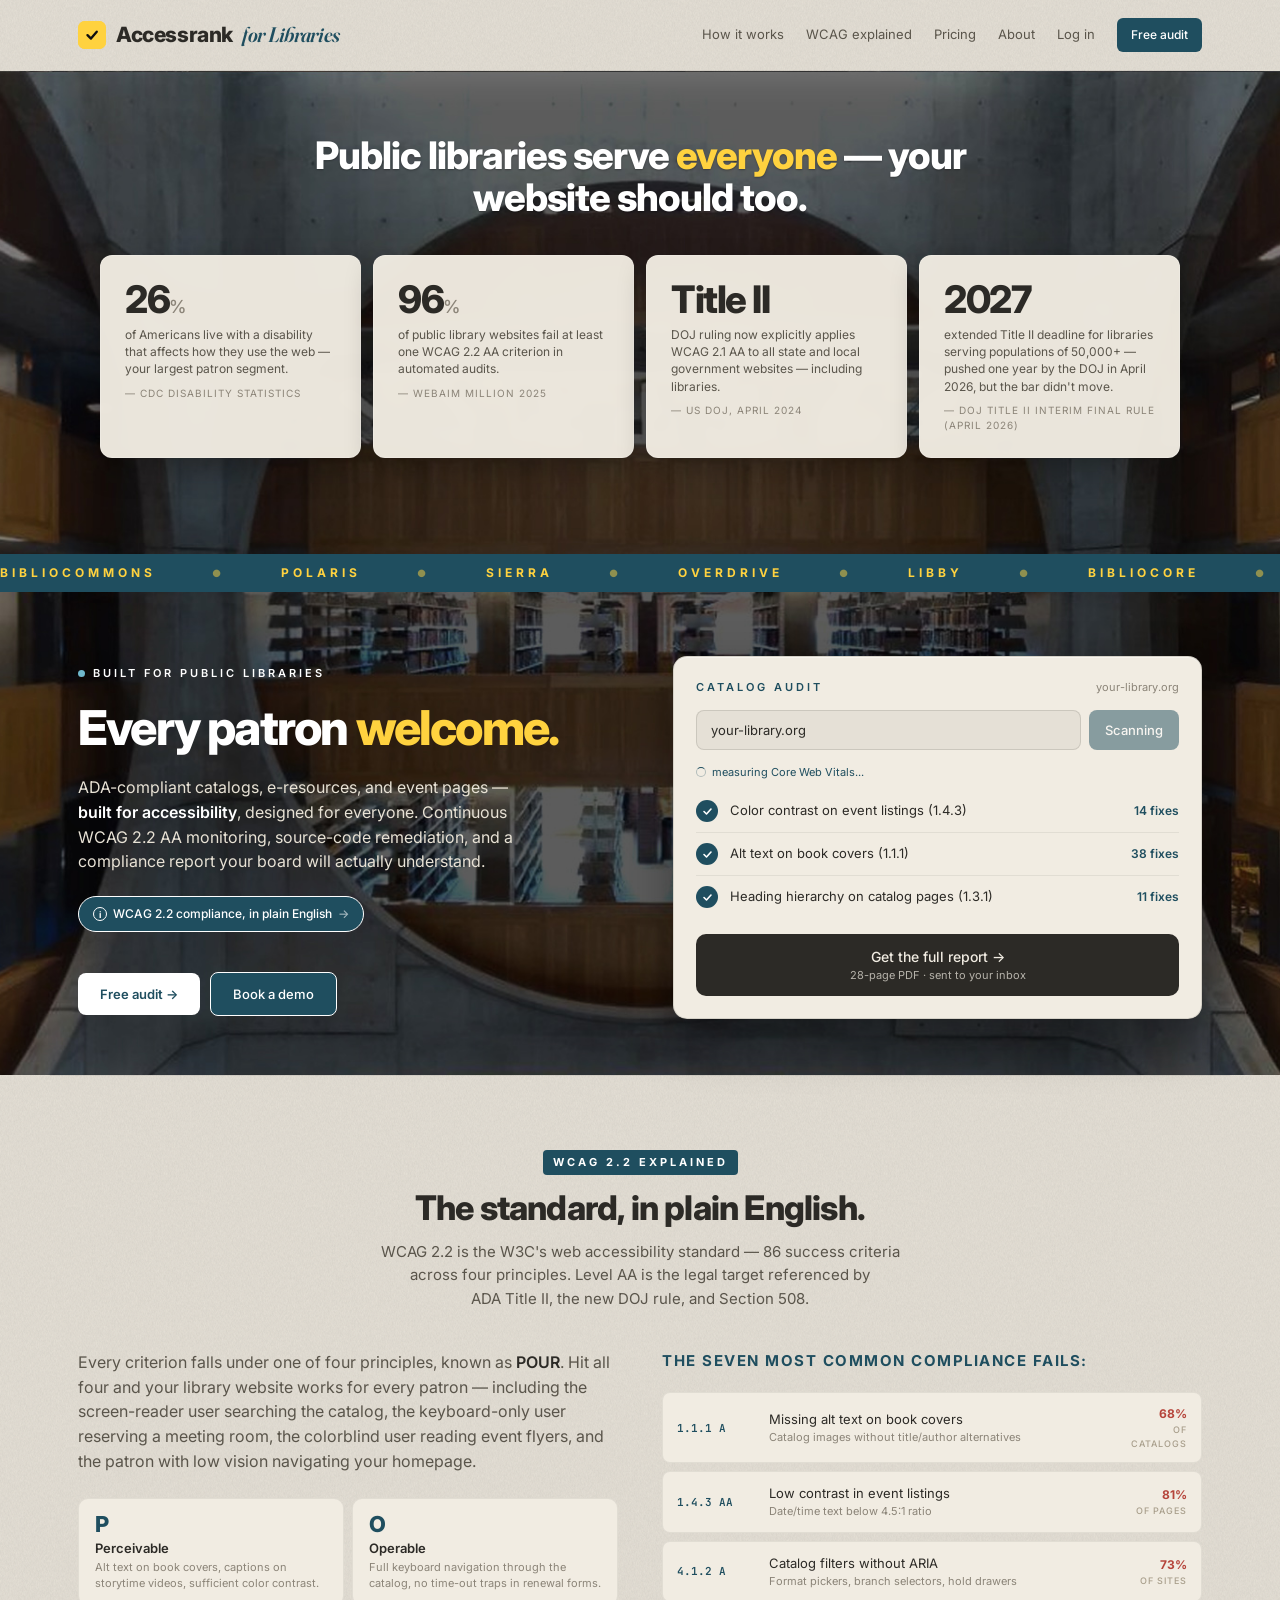
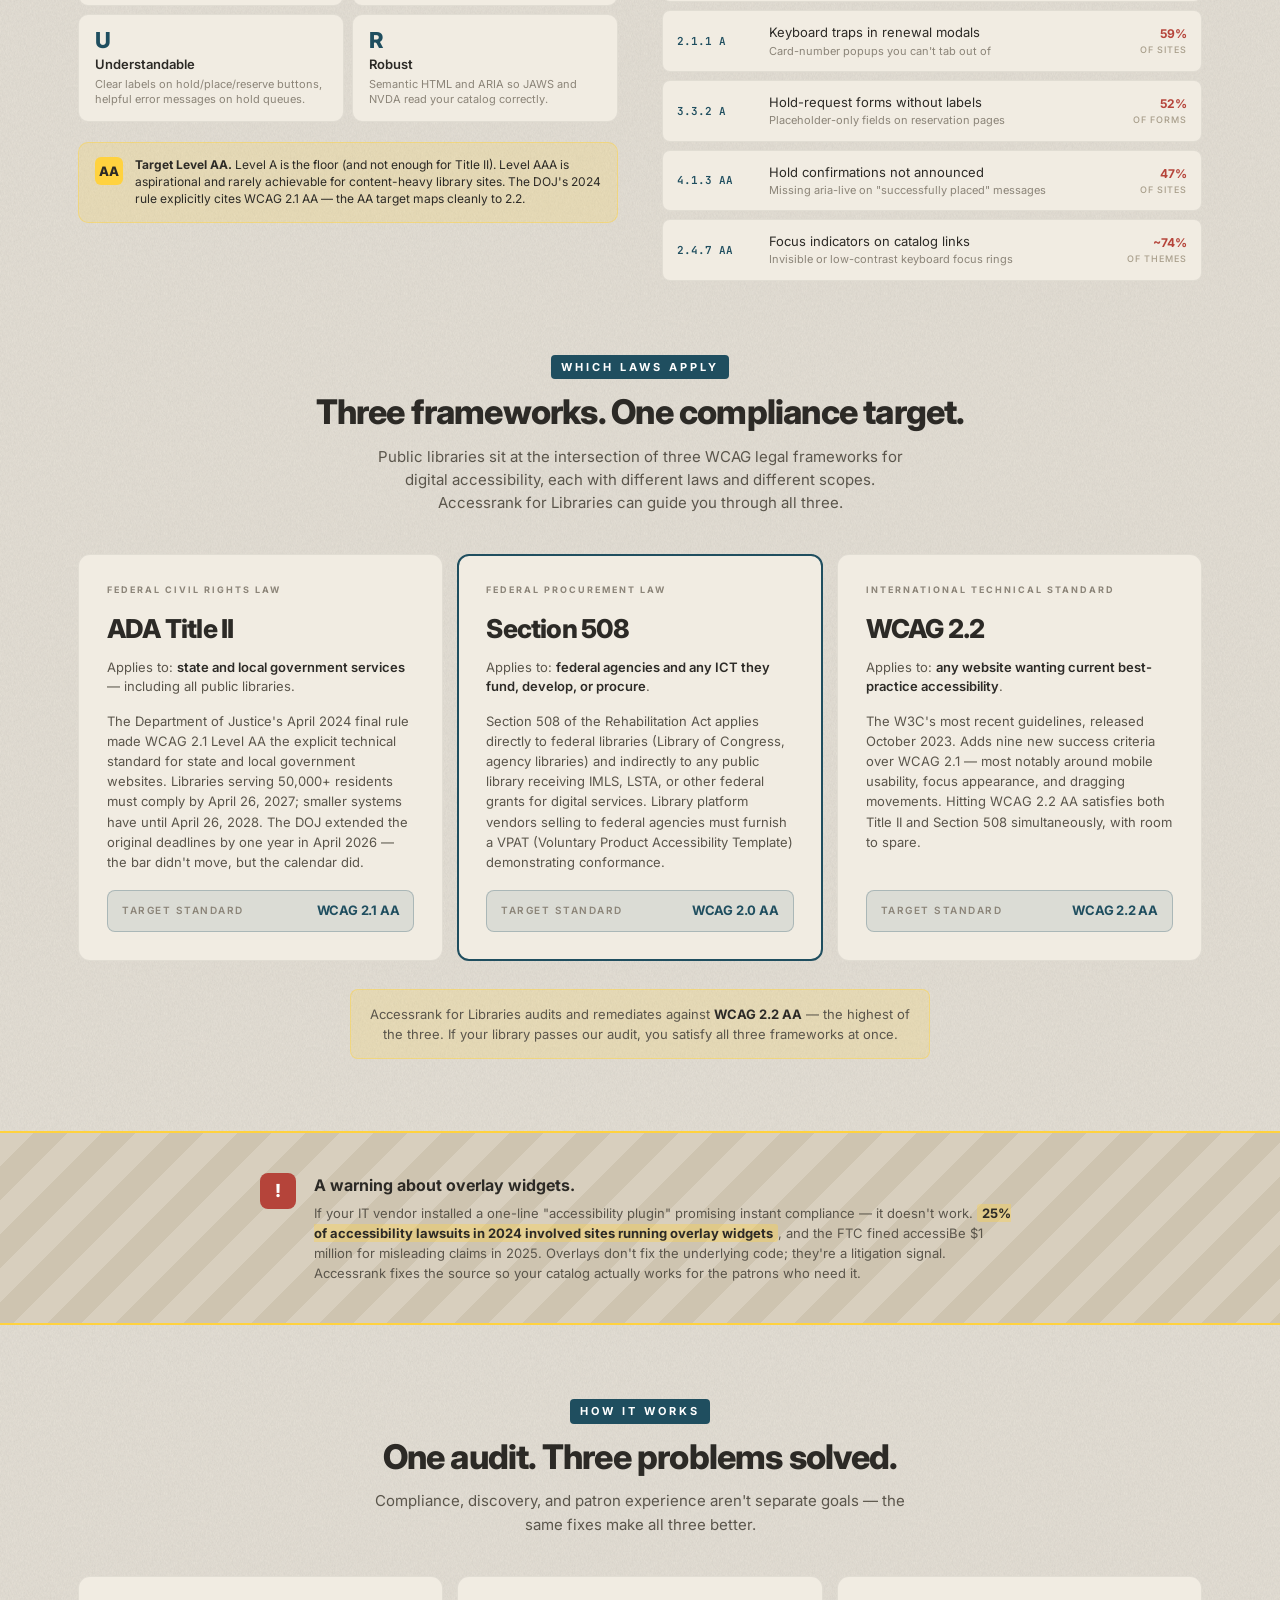
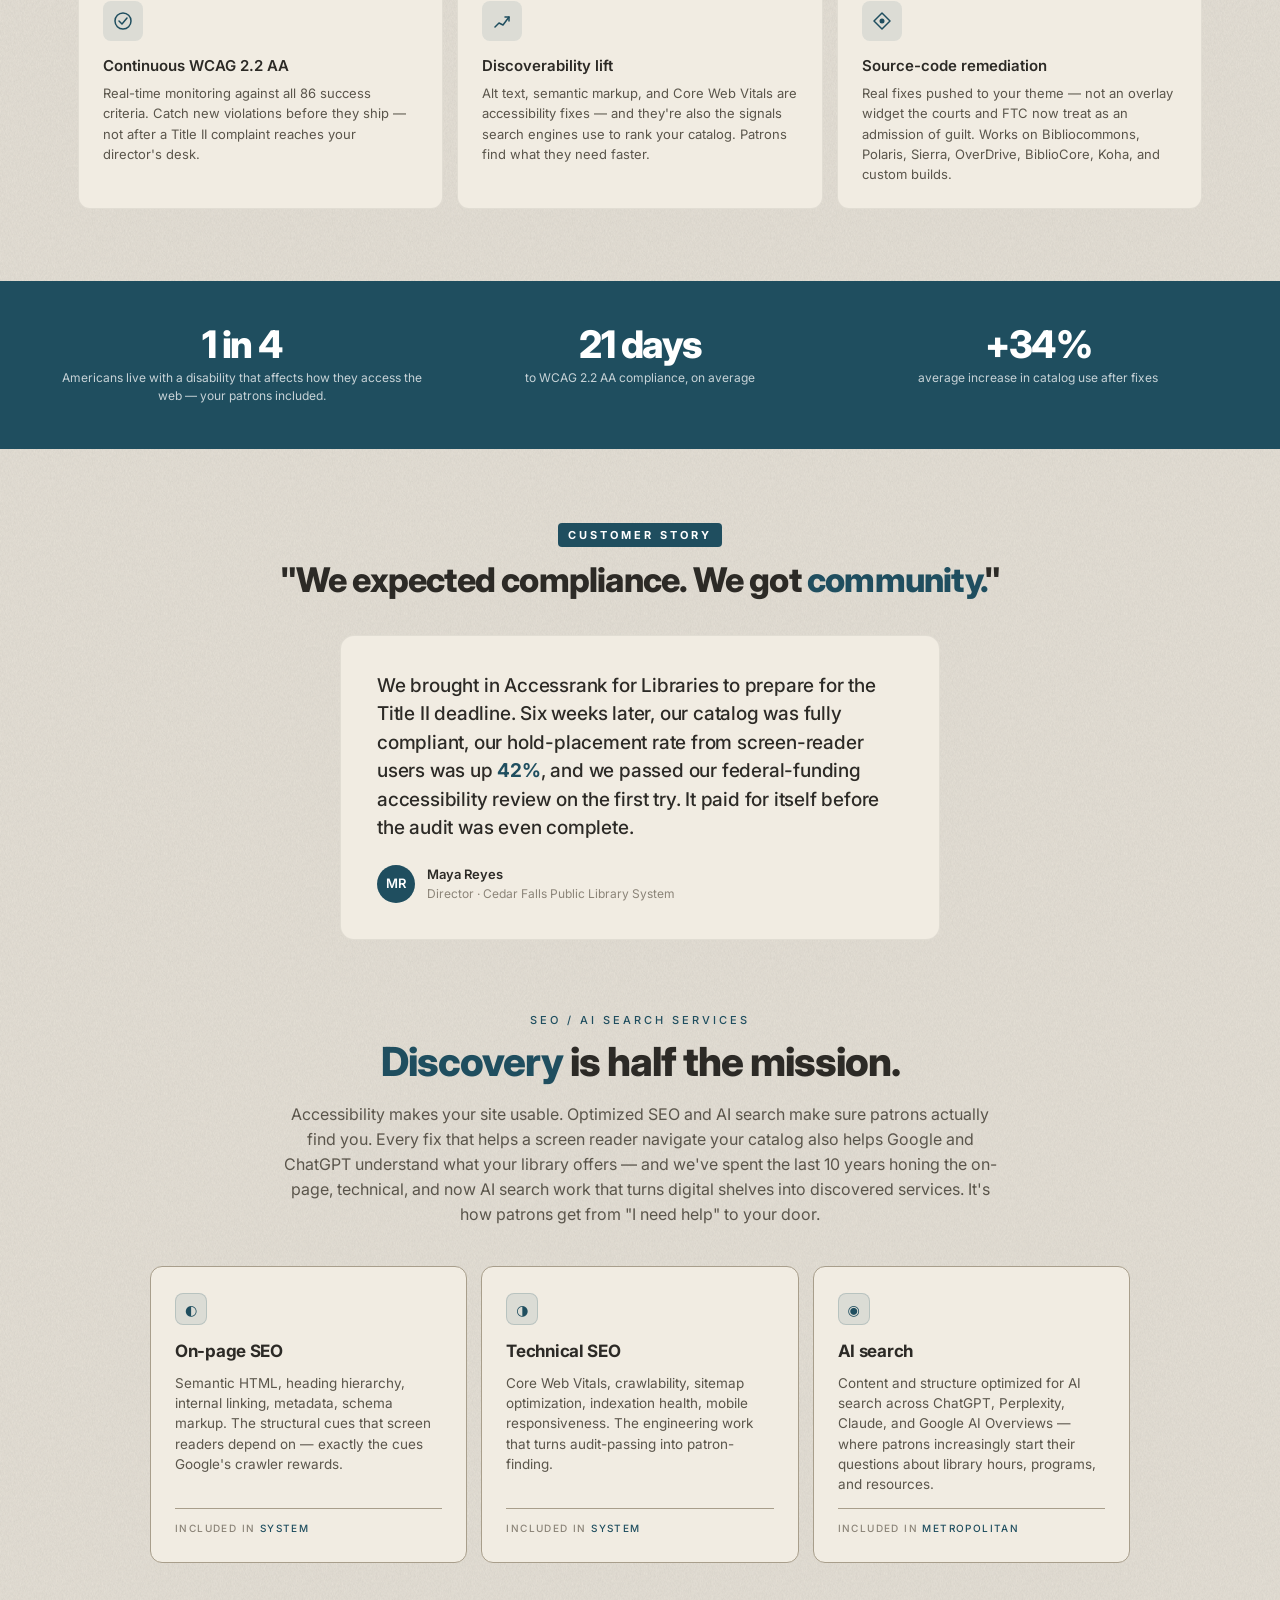
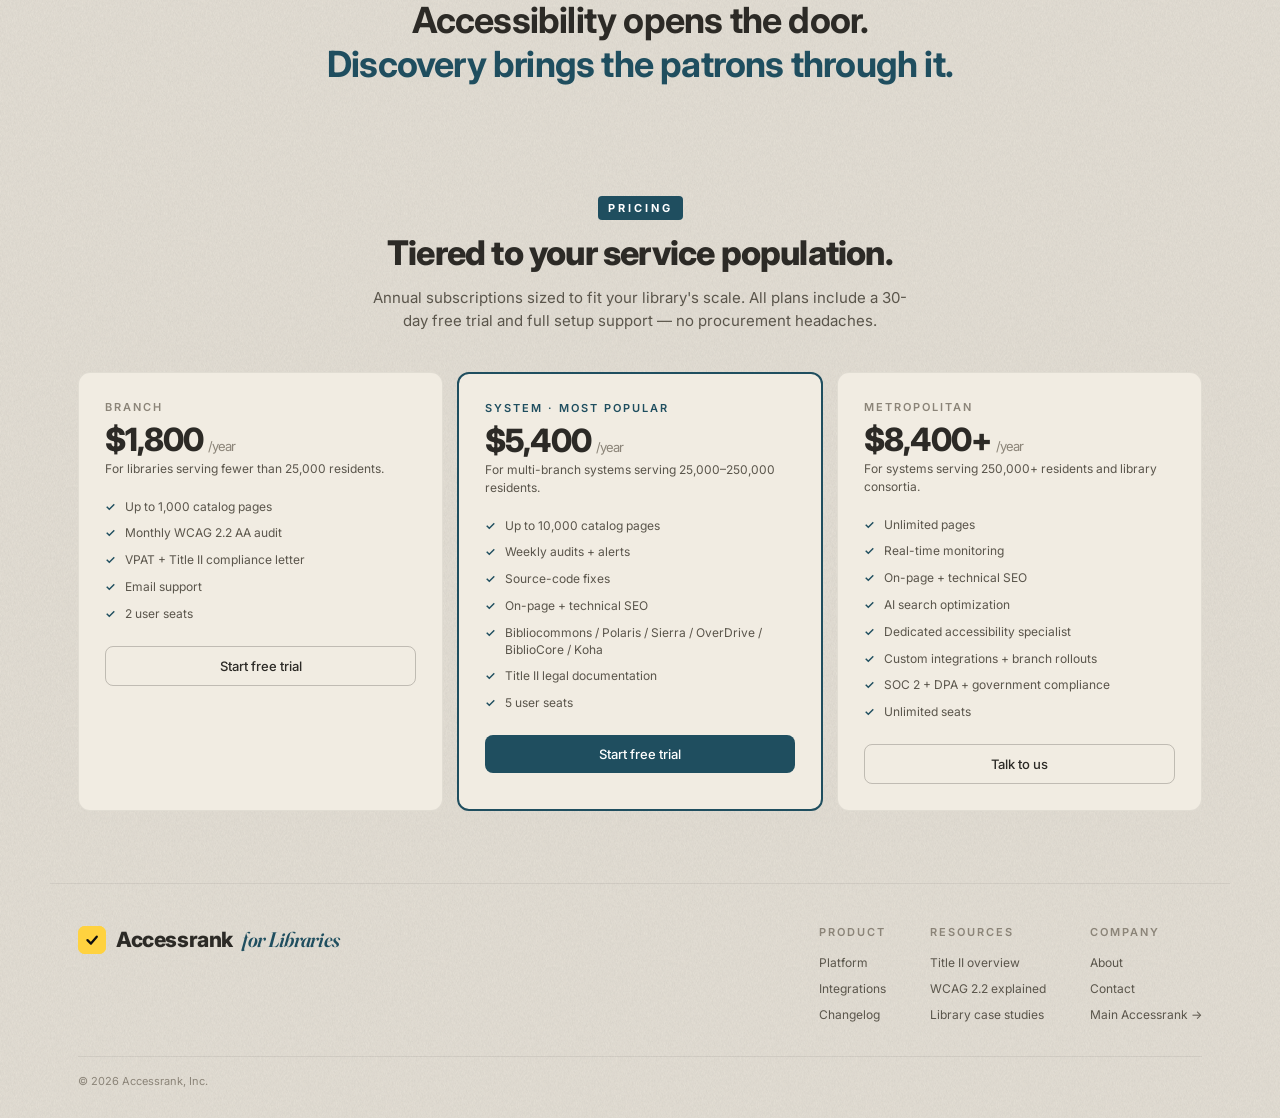
==== index.html @ 5be55e1e "Add files via upload" ====
<!DOCTYPE html>
<html lang="en">
<head>
  <meta charset="UTF-8" />
  <meta name="viewport" content="width=device-width, initial-scale=1.0" />
  <title>Accessrank for Libraries — ADA-compliant catalogs, e-resources, and event pages</title>
  <meta name="description" content="WCAG 2.2 AA compliance for public library websites. Built for Bibliocommons, Polaris, Sierra, OverDrive, Libby, and custom catalogs. Continuous monitoring + source-code remediation." />

  <link rel="preconnect" href="https://fonts.googleapis.com" />
  <link rel="preconnect" href="https://fonts.gstatic.com" crossorigin />
  <link href="https://fonts.googleapis.com/css2?family=Fraunces:ital,opsz,wght@1,9..144,500;1,9..144,600;1,9..144,700&family=Inter:wght@400;500;600;700;800&family=JetBrains+Mono:wght@500;600&display=swap" rel="stylesheet" />

  <link rel="stylesheet" href="styles.css" />
</head>
<body>

  <!-- ============================================================== -->
  <!-- 1. NAV                                                          -->
  <!-- ============================================================== -->
  <nav class="nav" aria-label="Primary">
    <a href="#" class="logo">
      <span class="logo-mark" aria-hidden="true">
        <span class="layer layer-red"></span>
        <span class="layer layer-green"></span>
        <span class="layer layer-yellow"></span>
        <span class="icon icon-yellow">
          <svg viewBox="0 0 14 14"><path d="M3 7 L6 10 L11 4" fill="none" stroke="#0E0E10" stroke-width="2" stroke-linecap="round" stroke-linejoin="round"/></svg>
        </span>
        <span class="icon icon-red">
          <svg viewBox="0 0 14 14"><path d="M5.4 3 L8.6 3 L7.8 9 L6.2 9 Z" fill="#FFFFFF"/><circle cx="7" cy="11.4" r="1.6" fill="#FFFFFF"/></svg>
        </span>
        <span class="icon icon-green">
          <svg viewBox="0 0 14 14"><path d="M3 7 L6 10 L11 4" fill="none" stroke="#0E0E10" stroke-width="2" stroke-linecap="round" stroke-linejoin="round"/></svg>
        </span>
        <span class="swipe swipe-1"></span>
        <span class="swipe swipe-2"></span>
        <span class="swipe swipe-3"></span>
      </span>
      Accessrank <span class="logo-suffix">for Libraries</span>
    </a>
    <div class="nav-right">
      <a href="#how-it-works">How it works</a>
      <a href="#wcag">WCAG explained</a>
      <a href="#pricing">Pricing</a>
      <a href="about.html">About</a>
      <a href="#">Log in</a>
      <a href="#audit-card" class="cta-nav">Free audit</a>
    </div>
    <button class="hamburger" aria-label="Toggle menu" aria-expanded="false">
      <span class="ham-line"></span>
      <span class="ham-line"></span>
      <span class="ham-line"></span>
    </button>
  </nav>


  <!-- ============================================================== -->
  <!-- 2. HERO                                                         -->
  <!-- ============================================================== -->
  <!-- ============================================================== -->
  <!-- DARK PHOTO BAND — covers hero through stakes-strip                -->
  <!-- The library-bg.jpg image runs from just below the navbar down    -->
  <!-- through the stat cards. Photo is rendered as-is — no CSS         -->
  <!-- darkening or overlays.                                           -->
  <!-- ============================================================== -->
  <div class="dark-photo-band">

  <!-- ============================================================== -->
  <!-- STAKES STRIP                                                    -->
  <!-- ============================================================== -->
  <section class="stakes-strip" data-animate>
    <div class="stakes-strip-inner">
      <h2 class="stakes-title">Public libraries serve <span class="accent">everyone</span> — your website should too.</h2>
      <div class="stakes-grid">
        <div class="stakes-card">
          <div class="stakes-num">26<span class="small">%</span></div>
          <div class="stakes-label">of Americans live with a disability that affects how they use the web — your largest patron segment.</div>
          <div class="stakes-source">— CDC Disability Statistics</div>
        </div>
        <div class="stakes-card">
          <div class="stakes-num">96<span class="small">%</span></div>
          <div class="stakes-label">of public library websites fail at least one WCAG 2.2 AA criterion in automated audits.</div>
          <div class="stakes-source">— WebAIM Million 2025</div>
        </div>
        <div class="stakes-card">
          <div class="stakes-num">Title II</div>
          <div class="stakes-label">DOJ ruling now explicitly applies WCAG 2.1 AA to all state and local government websites — including libraries.</div>
          <div class="stakes-source">— US DOJ, April 2024</div>
        </div>
        <div class="stakes-card">
          <div class="stakes-num">2027</div>
          <div class="stakes-label">extended Title II deadline for libraries serving populations of 50,000+ — pushed one year by the DOJ in April 2026, but the bar didn't move.</div>
          <div class="stakes-source">— DOJ Title II Interim Final Rule (April 2026)</div>
        </div>
      </div>
    </div>
  </section>


  <!-- ============================================================== -->
  <!-- PLATFORM MARQUEE                                                -->
  <!-- ============================================================== -->
  <div class="marquee" aria-label="Supported library platforms">
    <div class="marquee-track">
      <span class="item">BIBLIOCOMMONS <span class="sep">●</span> POLARIS <span class="sep">●</span> SIERRA <span class="sep">●</span> OVERDRIVE <span class="sep">●</span> LIBBY <span class="sep">●</span> BIBLIOCORE <span class="sep">●</span> KOHA <span class="sep">●</span> CUSTOM <span class="sep">●</span></span>
      <span class="item">BIBLIOCOMMONS <span class="sep">●</span> POLARIS <span class="sep">●</span> SIERRA <span class="sep">●</span> OVERDRIVE <span class="sep">●</span> LIBBY <span class="sep">●</span> BIBLIOCORE <span class="sep">●</span> KOHA <span class="sep">●</span> CUSTOM <span class="sep">●</span></span>
      <span class="item">BIBLIOCOMMONS <span class="sep">●</span> POLARIS <span class="sep">●</span> SIERRA <span class="sep">●</span> OVERDRIVE <span class="sep">●</span> LIBBY <span class="sep">●</span> BIBLIOCORE <span class="sep">●</span> KOHA <span class="sep">●</span> CUSTOM <span class="sep">●</span></span>
    </div>
  </div>


  <!-- ============================================================== -->
  <!-- HERO                                                            -->
  <!-- ============================================================== -->
  <section class="hero">
    <div data-animate>
      <div class="eyebrow"><span class="pulse-dot"></span>BUILT FOR PUBLIC LIBRARIES</div>
      <h1>Every patron <span class="accent">welcome.</span></h1>
      <p class="sub">
        ADA-compliant catalogs, e-resources, and event pages —
        <span class="highlight">built for accessibility</span>, designed for everyone.
        Continuous WCAG 2.2 AA monitoring, source-code remediation, and a compliance report your board will actually understand.
      </p>
      <a href="#wcag" class="section-link">
        <span class="info-circle">i</span>
        <span>WCAG 2.2 compliance, in plain English</span>
        <span style="opacity: 0.6;">→</span>
      </a>
      <div class="cta-row">
        <button class="btn-primary">Free audit →</button>
        <button class="btn-secondary">Book a demo</button>
      </div>
    </div>

    <div class="audit-card" id="audit-card" data-animate data-delay="120">
      <div class="audit-head">
        <span class="audit-title">CATALOG AUDIT</span>
        <span class="audit-meta" id="audit-url-display">enter URL to begin</span>
      </div>
      <div class="url-form">
        <label for="audit-url" class="sr-only">Library website URL</label>
        <input type="text" id="audit-url" class="url-input" placeholder="your-library.org" autocomplete="off" />
        <button class="scan-btn" id="audit-scan-btn">Scan →</button>
      </div>
      <div class="scan-status" id="audit-status" aria-live="polite"></div>
      <div class="audit-rows" id="audit-rows">
        <div class="empty-state" id="audit-empty">Try it — enter your library website above.</div>
      </div>
      <button class="report-cta" id="audit-report">
        Get the full report →
        <span class="report-cta-sub">28-page PDF · sent to your inbox</span>
      </button>
    </div>
  </section>

  </div><!-- /.dark-photo-band -->


  <!-- ============================================================== -->
  <!-- 5. WCAG 2.2 EXPLAINER                                           -->
  <!-- ============================================================== -->
  <section class="wcag-section" id="wcag" data-animate>
    <div class="section-eyebrow">WCAG 2.2 EXPLAINED</div>
    <h2>The standard, in plain English.</h2>
    <p class="section-sub">
      WCAG 2.2 is the W3C's web accessibility standard — 86 success criteria across four principles.
      Level AA is the legal target referenced by<br>ADA Title II, the new DOJ rule, and Section 508.
    </p>
    <div class="wcag-grid">
      <div>
        <p class="wcag-lede">
          Every criterion falls under one of four principles, known as <strong>POUR</strong>.
          Hit all four and your library website works for every patron — including the screen-reader user
          searching the catalog, the keyboard-only user reserving a meeting room, the colorblind user
          reading event flyers, and the patron with low vision navigating your homepage.
        </p>
        <div class="pour">
          <div class="pour-item">
            <div class="pour-letter">P</div>
            <div class="pour-name">Perceivable</div>
            <div class="pour-desc">Alt text on book covers, captions on storytime videos, sufficient color contrast.</div>
          </div>
          <div class="pour-item">
            <div class="pour-letter">O</div>
            <div class="pour-name">Operable</div>
            <div class="pour-desc">Full keyboard navigation through the catalog, no time-out traps in renewal forms.</div>
          </div>
          <div class="pour-item">
            <div class="pour-letter">U</div>
            <div class="pour-name">Understandable</div>
            <div class="pour-desc">Clear labels on hold/place/reserve buttons, helpful error messages on hold queues.</div>
          </div>
          <div class="pour-item">
            <div class="pour-letter">R</div>
            <div class="pour-name">Robust</div>
            <div class="pour-desc">Semantic HTML and ARIA so JAWS and NVDA read your catalog correctly.</div>
          </div>
        </div>
        <div class="wcag-meta-row">
          <div class="icon-box">AA</div>
          <div class="wcag-meta-text">
            <strong>Target Level AA.</strong> Level A is the floor (and not enough for Title II).
            Level AAA is aspirational and rarely achievable for content-heavy library sites.
            The DOJ's 2024 rule explicitly cites WCAG 2.1 AA — the AA target maps cleanly to 2.2.
          </div>
        </div>
      </div>
      <div>
        <div class="criteria-head">THE SEVEN MOST COMMON COMPLIANCE FAILS:</div>
        <div class="criteria-list">
          <div class="criteria-row">
            <span class="criteria-id">1.1.1 A</span>
            <span class="criteria-body">Missing alt text on book covers<span class="desc">Catalog images without title/author alternatives</span></span>
            <span class="criteria-freq">68%<span class="small">of catalogs</span></span>
          </div>
          <div class="criteria-row">
            <span class="criteria-id">1.4.3 AA</span>
            <span class="criteria-body">Low contrast in event listings<span class="desc">Date/time text below 4.5:1 ratio</span></span>
            <span class="criteria-freq">81%<span class="small">of pages</span></span>
          </div>
          <div class="criteria-row">
            <span class="criteria-id">4.1.2 A</span>
            <span class="criteria-body">Catalog filters without ARIA<span class="desc">Format pickers, branch selectors, hold drawers</span></span>
            <span class="criteria-freq">73%<span class="small">of sites</span></span>
          </div>
          <div class="criteria-row">
            <span class="criteria-id">2.1.1 A</span>
            <span class="criteria-body">Keyboard traps in renewal modals<span class="desc">Card-number popups you can't tab out of</span></span>
            <span class="criteria-freq">59%<span class="small">of sites</span></span>
          </div>
          <div class="criteria-row">
            <span class="criteria-id">3.3.2 A</span>
            <span class="criteria-body">Hold-request forms without labels<span class="desc">Placeholder-only fields on reservation pages</span></span>
            <span class="criteria-freq">52%<span class="small">of forms</span></span>
          </div>
          <div class="criteria-row">
            <span class="criteria-id">4.1.3 AA</span>
            <span class="criteria-body">Hold confirmations not announced<span class="desc">Missing aria-live on "successfully placed" messages</span></span>
            <span class="criteria-freq">47%<span class="small">of sites</span></span>
          </div>
          <div class="criteria-row">
            <span class="criteria-id">2.4.7 AA</span>
            <span class="criteria-body">Focus indicators on catalog links<span class="desc">Invisible or low-contrast keyboard focus rings</span></span>
            <span class="criteria-freq">~74%<span class="small">of themes</span></span>
          </div>
        </div>
      </div>
    </div>
  </section>


  <!-- ============================================================== -->
  <!-- 5b. COMPLIANCE FRAMEWORKS                                       -->
  <!-- Three-up reference: ADA Title II, Section 508, WCAG 2.2.        -->
  <!-- Purpose: answers the "which laws actually apply to my library"  -->
  <!-- question that comes up early in evaluation conversations.       -->
  <!-- ============================================================== -->
  <section class="frameworks" id="frameworks" data-animate>
    <div class="section-eyebrow-wrap"><span class="section-eyebrow">WHICH LAWS APPLY</span></div>
    <h2>Three frameworks. One compliance target.</h2>
    <p class="section-sub">
      Public libraries sit at the intersection of three WCAG legal frameworks for digital accessibility,
      each with different laws and different scopes. Accessrank for Libraries can guide you through all three.
    </p>
    <div class="frameworks-grid">

      <article class="framework-card">
        <div class="framework-tag">FEDERAL CIVIL RIGHTS LAW</div>
        <h3 class="framework-title">ADA Title II</h3>
        <p class="framework-applies">Applies to: <strong>state and local government services</strong> — including all public libraries.</p>
        <p class="framework-body">
          The Department of Justice's April 2024 final rule made WCAG 2.1 Level AA the explicit technical
          standard for state and local government websites. Libraries serving 50,000+ residents must comply
          by April 26, 2027; smaller systems have until April 26, 2028. The DOJ extended the original
          deadlines by one year in April 2026 — the bar didn't move, but the calendar did.
        </p>
        <div class="framework-target">
          <span class="framework-target-label">Target standard</span>
          <span class="framework-target-value">WCAG 2.1 AA</span>
        </div>
      </article>

      <article class="framework-card framework-card-featured">
        <div class="framework-tag">FEDERAL PROCUREMENT LAW</div>
        <h3 class="framework-title">Section 508</h3>
        <p class="framework-applies">Applies to: <strong>federal agencies and any ICT they fund, develop, or procure</strong>.</p>
        <p class="framework-body">
          Section 508 of the Rehabilitation Act applies directly to federal libraries (Library of Congress,
          agency libraries) and indirectly to any public library receiving IMLS, LSTA, or other federal grants
          for digital services. Library platform vendors selling to federal agencies must furnish a VPAT
          (Voluntary Product Accessibility Template) demonstrating conformance.
        </p>
        <div class="framework-target">
          <span class="framework-target-label">Target standard</span>
          <span class="framework-target-value">WCAG 2.0 AA</span>
        </div>
      </article>

      <article class="framework-card">
        <div class="framework-tag">INTERNATIONAL TECHNICAL STANDARD</div>
        <h3 class="framework-title">WCAG 2.2</h3>
        <p class="framework-applies">Applies to: <strong>any website wanting current best-practice accessibility</strong>.</p>
        <p class="framework-body">
          The W3C's most recent guidelines, released October 2023. Adds nine new success criteria over WCAG 2.1
          — most notably around mobile usability, focus appearance, and dragging movements. Hitting WCAG 2.2 AA
          satisfies both Title II and Section 508 simultaneously, with room to spare.
        </p>
        <div class="framework-target">
          <span class="framework-target-label">Target standard</span>
          <span class="framework-target-value">WCAG 2.2 AA</span>
        </div>
      </article>

    </div>

    <p class="frameworks-footnote">
      Accessrank for Libraries audits and remediates against <strong>WCAG 2.2 AA</strong> — the highest
      of the three. If your library passes our audit, you satisfy all three frameworks at once.
    </p>
  </section>


  <!-- ============================================================== -->
  <!-- 6. OVERLAY WIDGET WARNING                                       -->
  <!-- ============================================================== -->
  <div class="overlay-warning">
    <div class="overlay-card">
      <div class="overlay-icon" aria-hidden="true">!</div>
      <div class="overlay-content">
        <h3>A warning about overlay widgets.</h3>
        <p>
          If your IT vendor installed a one-line "accessibility plugin" promising instant compliance — it doesn't work.
          <strong>25% of accessibility lawsuits in 2024 involved sites running overlay widgets</strong>,
          and the FTC fined accessiBe $1 million for misleading claims in 2025.
          Overlays don't fix the underlying code; they're a litigation signal.
          Accessrank fixes the source so your catalog actually works for the patrons who need it.
        </p>
      </div>
    </div>
  </div>


  <!-- ============================================================== -->
  <!-- 7. FEATURES                                                     -->
  <!-- ============================================================== -->
  <section class="features" id="how-it-works" data-animate>
    <div class="section-eyebrow">HOW IT WORKS</div>
    <h2>One audit. Three problems solved.</h2>
    <p class="section-sub">
      Compliance, discovery, and patron experience aren't separate goals — the same fixes make all three better.
    </p>
    <div class="feature-grid">
      <div class="feature-card">
        <div class="feature-icon">
          <svg width="20" height="20" viewBox="0 0 20 20" fill="none">
            <circle cx="10" cy="10" r="8" stroke="currentColor" stroke-width="1.5"/>
            <path d="M6 10 L9 13 L14 7" stroke="currentColor" stroke-width="1.5" stroke-linecap="round" stroke-linejoin="round"/>
          </svg>
        </div>
        <h3 class="feature-title">Continuous WCAG 2.2 AA</h3>
        <p class="feature-desc">
          Real-time monitoring against all 86 success criteria. Catch new violations
          before they ship — not after a Title II complaint reaches your director's desk.
        </p>
      </div>
      <div class="feature-card">
        <div class="feature-icon">
          <svg width="20" height="20" viewBox="0 0 20 20" fill="none">
            <path d="M3 16 L7 12 L11 14 L17 6" stroke="currentColor" stroke-width="1.5" stroke-linecap="round" stroke-linejoin="round"/>
            <path d="M13 6 L17 6 L17 10" stroke="currentColor" stroke-width="1.5" stroke-linecap="round" stroke-linejoin="round"/>
          </svg>
        </div>
        <h3 class="feature-title">Discoverability lift</h3>
        <p class="feature-desc">
          Alt text, semantic markup, and Core Web Vitals are accessibility fixes — and they're also
          the signals search engines use to rank your catalog. Patrons find what they need faster.
        </p>
      </div>
      <div class="feature-card">
        <div class="feature-icon">
          <svg width="20" height="20" viewBox="0 0 20 20" fill="none">
            <path d="M2 10 L10 2 L18 10 L10 18 Z" stroke="currentColor" stroke-width="1.5" stroke-linejoin="round"/>
            <circle cx="10" cy="10" r="2.5" fill="currentColor"/>
          </svg>
        </div>
        <h3 class="feature-title">Source-code remediation</h3>
        <p class="feature-desc">
          Real fixes pushed to your theme — not an overlay widget the courts and FTC now treat as
          an admission of guilt. Works on Bibliocommons, Polaris, Sierra, OverDrive, BiblioCore, Koha, and custom builds.
        </p>
      </div>
    </div>
  </section>


  <!-- ============================================================== -->
  <!-- 8. STATS STRIP                                                  -->
  <!-- ============================================================== -->
  <div class="stats-strip">
    <div class="stats-strip-inner">
      <div class="stat" data-animate>
        <div class="stat-num">1 in 4</div>
        <div class="stat-label">Americans live with a disability that affects how they access the web — your patrons included.</div>
      </div>
      <div class="stat" data-animate data-delay="120">
        <div class="stat-num">21 days</div>
        <div class="stat-label">to WCAG 2.2 AA compliance, on average</div>
      </div>
      <div class="stat" data-animate data-delay="240">
        <div class="stat-num">+34%</div>
        <div class="stat-label">average increase in catalog use after fixes</div>
      </div>
    </div>
  </div>


  <!-- ============================================================== -->
  <!-- 9. TESTIMONIAL                                                  -->
  <!-- ============================================================== -->
  <section class="testimonial" data-animate>
    <div class="section-eyebrow">CUSTOMER STORY</div>
    <h2>"We expected compliance. We got <span class="accent-teal">community.</span>"</h2>
    <div class="quote-card">
      <p class="quote-text">
        We brought in Accessrank for Libraries to prepare for the Title II deadline.
        Six weeks later, our catalog was fully compliant, our hold-placement rate from
        screen-reader users was up <span class="y">42%</span>, and we passed our
        federal-funding accessibility review on the first try. It paid for itself before
        the audit was even complete.
      </p>
      <div class="quote-attr">
        <div class="avatar">MR</div>
        <div>
          <div class="quote-name">Maya Reyes</div>
          <div class="quote-role">Director · Cedar Falls Public Library System</div>
        </div>
      </div>
    </div>
  </section>


  <!-- ============================================================== -->
  <!-- 9b. SEO / AI SEARCH — discovery services                        -->
  <!-- ============================================================== -->
  <section class="seo-strip" id="seo" data-animate>
    <div class="seo-eyebrow">SEO / AI SEARCH SERVICES</div>
    <h2 class="seo-title"><span class="accent">Discovery</span> is half the mission.</h2>
    <p class="seo-sub">
      Accessibility makes your site usable. Optimized SEO and AI search make sure patrons actually find you.
      Every fix that helps a screen reader navigate your catalog also helps Google and ChatGPT understand
      what your library offers — and we've spent the last 10 years honing the on-page, technical, and
      now AI search work that turns digital shelves into discovered services. It's how patrons get from
      "I need help" to your door.
    </p>

    <div class="seo-grid">
      <div class="seo-card">
        <div class="seo-card-icon" aria-hidden="true">◐</div>
        <div class="seo-card-title">On-page SEO</div>
        <p class="seo-card-body">
          Semantic HTML, heading hierarchy, internal linking, metadata, schema markup. The structural cues
          that screen readers depend on — exactly the cues Google's crawler rewards.
        </p>
        <div class="seo-card-tier">Included in <span class="tier-label">System</span></div>
      </div>
      <div class="seo-card">
        <div class="seo-card-icon" aria-hidden="true">◑</div>
        <div class="seo-card-title">Technical SEO</div>
        <p class="seo-card-body">
          Core Web Vitals, crawlability, sitemap optimization, indexation health, mobile responsiveness.
          The engineering work that turns audit-passing into patron-finding.
        </p>
        <div class="seo-card-tier">Included in <span class="tier-label">System</span></div>
      </div>
      <div class="seo-card">
        <div class="seo-card-icon" aria-hidden="true">◉</div>
        <div class="seo-card-title">AI search</div>
        <p class="seo-card-body">
          Content and structure optimized for AI search across ChatGPT, Perplexity, Claude, and Google AI
          Overviews — where patrons increasingly start their questions about library hours, programs, and resources.
        </p>
        <div class="seo-card-tier">Included in <span class="tier-label">Metropolitan</span></div>
      </div>
    </div>

    <p class="seo-closer"><span class="dark">Accessibility opens the door.</span><br><span class="teal">Discovery brings the patrons through it.</span></p>
  </section>


  <!-- ============================================================== -->
  <!-- 10. PRICING                                                     -->
  <!-- ============================================================== -->
  <section class="pricing" id="pricing" data-animate>
    <div class="section-eyebrow">PRICING</div>
    <h2>Tiered to your service population.</h2>
    <p class="section-sub">
      Annual subscriptions sized to fit your library's scale.
      All plans include a 30-day free trial and full setup support — no procurement headaches.
    </p>
    <div class="pricing-grid">
      <div class="price-card">
        <div class="price-tier">BRANCH</div>
        <div class="price-amount">$1,800<span class="per">/year</span></div>
        <div class="price-desc">For libraries serving fewer than 25,000 residents.</div>
        <ul class="price-features">
          <li>Up to 1,000 catalog pages</li>
          <li>Monthly WCAG 2.2 AA audit</li>
          <li>VPAT + Title II compliance letter</li>
          <li>Email support</li>
          <li>2 user seats</li>
        </ul>
        <button class="price-cta">Start free trial</button>
      </div>
      <div class="price-card featured">
        <div class="price-tier featured-tier">SYSTEM · MOST POPULAR</div>
        <div class="price-amount">$5,400<span class="per">/year</span></div>
        <div class="price-desc">For multi-branch systems serving 25,000–250,000 residents.</div>
        <ul class="price-features">
          <li>Up to 10,000 catalog pages</li>
          <li>Weekly audits + alerts</li>
          <li>Source-code fixes</li>
          <li>On-page + technical SEO</li>
          <li>Bibliocommons / Polaris / Sierra / OverDrive / BiblioCore / Koha</li>
          <li>Title II legal documentation</li>
          <li>5 user seats</li>
        </ul>
        <button class="price-cta featured-cta">Start free trial</button>
      </div>
      <div class="price-card">
        <div class="price-tier">METROPOLITAN</div>
        <div class="price-amount">$8,400+<span class="per">/year</span></div>
        <div class="price-desc">For systems serving 250,000+ residents and library consortia.</div>
        <ul class="price-features">
          <li>Unlimited pages</li>
          <li>Real-time monitoring</li>
          <li>On-page + technical SEO</li>
          <li>AI search optimization</li>
          <li>Dedicated accessibility specialist</li>
          <li>Custom integrations + branch rollouts</li>
          <li>SOC 2 + DPA + government compliance</li>
          <li>Unlimited seats</li>
        </ul>
        <button class="price-cta">Talk to us</button>
      </div>
    </div>
  </section>


  <!-- ============================================================== -->
  <!-- 11. FOOTER                                                      -->
  <!-- ============================================================== -->
  <footer class="footer">
    <div class="footer-top">
      <a href="#" class="logo">
        <span class="logo-mark" aria-hidden="true">
          <span class="layer layer-red"></span>
          <span class="layer layer-green"></span>
          <span class="layer layer-yellow"></span>
          <span class="icon icon-yellow">
            <svg viewBox="0 0 14 14"><path d="M3 7 L6 10 L11 4" fill="none" stroke="#0E0E10" stroke-width="2" stroke-linecap="round" stroke-linejoin="round"/></svg>
          </span>
          <span class="icon icon-red">
            <svg viewBox="0 0 14 14"><path d="M5.4 3 L8.6 3 L7.8 9 L6.2 9 Z" fill="#FFFFFF"/><circle cx="7" cy="11.4" r="1.6" fill="#FFFFFF"/></svg>
          </span>
          <span class="icon icon-green">
            <svg viewBox="0 0 14 14"><path d="M3 7 L6 10 L11 4" fill="none" stroke="#0E0E10" stroke-width="2" stroke-linecap="round" stroke-linejoin="round"/></svg>
          </span>
          <span class="swipe swipe-1"></span>
          <span class="swipe swipe-2"></span>
          <span class="swipe swipe-3"></span>
        </span>
        Accessrank <span class="logo-suffix">for Libraries</span>
      </a>
      <div class="footer-cols">
        <div class="footer-col">
          <h4>PRODUCT</h4>
          <a>Platform</a>
          <a>Integrations</a>
          <a>Changelog</a>
        </div>
        <div class="footer-col">
          <h4>RESOURCES</h4>
          <a>Title II overview</a>
          <a>WCAG 2.2 explained</a>
          <a>Library case studies</a>
        </div>
        <div class="footer-col">
          <h4>COMPANY</h4>
          <a href="about.html">About</a>
          <a>Contact</a>
          <a>Main Accessrank →</a>
        </div>
      </div>
    </div>
    <div class="footer-bottom">
      <span>© 2026 Accessrank, Inc.</span>
    </div>
  </footer>

  <script>
  /* ==================================================================
     Inlined script (originally script.js).
     Audit widget logic + mobile menu + scroll fade-in + smooth scroll.
     ================================================================== */
/* ==================================================================
   ACCESSRANK FOR LIBRARIES — BEHAVIOR
   ==================================================================
   The audit widget logic is in the CONFIG block at the top.
   Hook the report-button click up to your real backend in the
   `auditReportClick` handler below.
   ================================================================== */

(function () {
  'use strict';

  // ==================================================================
  // CONFIG — edit these to change what the demo audit shows
  // ==================================================================
  const auditItems = [
    { label: 'Color contrast on event listings (1.4.3)', meta: '14 fixes' },
    { label: 'Alt text on book covers (1.1.1)',         meta: '38 fixes' },
    { label: 'Heading hierarchy on catalog pages (1.3.1)', meta: '11 fixes' },
    { label: 'Core Web Vitals',                          meta: '+22 pts' },
    { label: 'Hold-form labels + ARIA (3.3.2)',          meta: '19 fixes' },
    { label: 'Schema markup for events',                 meta: '+8 types' }
  ];

  const scanStatuses = [
    'crawling catalog pages...',
    'checking WCAG 2.2 AA criteria...',
    'analyzing screen-reader compatibility...',
    'measuring Core Web Vitals...',
    'compiling Title II readiness report...'
  ];

  const demoUrl = 'your-library.org';
  const autoRunDelay = 800;     // ms after page load
  const rowStaggerMs = 450;
  const statusCycleMs = 600;


  // ==================================================================
  // AUDIT WIDGET
  // ==================================================================
  const urlInput = document.getElementById('audit-url');
  const scanBtn = document.getElementById('audit-scan-btn');
  const statusEl = document.getElementById('audit-status');
  const rowsEl = document.getElementById('audit-rows');
  const emptyEl = document.getElementById('audit-empty');
  const metaEl = document.getElementById('audit-url-display');
  const reportBtn = document.getElementById('audit-report');

  let isScanning = false;

  function startScan() {
    if (isScanning) return;

    let url = urlInput.value.trim();
    if (!url) { url = demoUrl; urlInput.value = url; }

    isScanning = true;
    scanBtn.disabled = true;
    scanBtn.textContent = 'Scanning';
    if (emptyEl) emptyEl.style.display = 'none';
    rowsEl.innerHTML = '';
    metaEl.textContent = url;

    /* Cycle status messages while scanning */
    let statusIdx = 0;
    statusEl.classList.add('active');
    statusEl.innerHTML = '<span class="scan-spinner"></span><span>' + scanStatuses[0] + '</span>';
    const statusTimer = setInterval(function () {
      statusIdx++;
      if (statusIdx < scanStatuses.length) {
        statusEl.innerHTML = '<span class="scan-spinner"></span><span>' + scanStatuses[statusIdx] + '</span>';
      }
    }, statusCycleMs);

    /* Stagger-in audit rows */
    auditItems.forEach(function (item, i) {
      setTimeout(function () {
        const row = document.createElement('div');
        row.className = 'audit-row';
        row.innerHTML =
          '<span class="check-circle">' +
            '<svg width="11" height="11" viewBox="0 0 11 11">' +
              '<path class="check-anim" d="M2 5.5 L4.5 8 L9 3" fill="none" stroke="#FFFFFF" stroke-width="1.6" stroke-linecap="round" stroke-linejoin="round"/>' +
            '</svg>' +
          '</span>' +
          '<span class="row-label">' + item.label + '</span>' +
          '<span class="row-meta">' + item.meta + '</span>';
        rowsEl.appendChild(row);
        requestAnimationFrame(function () { row.classList.add('visible'); });
      }, 700 + i * rowStaggerMs);
    });

    /* Wrap up the scan */
    const totalDuration = 700 + auditItems.length * rowStaggerMs + 300;
    setTimeout(function () {
      clearInterval(statusTimer);
      statusEl.classList.remove('active');
      const total = auditItems.reduce(function (acc, item) {
        const n = parseInt(item.meta.replace(/\D/g, ''), 10) || 0;
        return acc + n;
      }, 0);
      statusEl.innerHTML = '<span style="color: #1F4E5F;">●</span><span>scan complete · ' + total + ' issues found</span>';

      isScanning = false;
      scanBtn.disabled = false;
      scanBtn.textContent = 'Rescan →';
    }, totalDuration);
  }

  /* Wire up events */
  if (scanBtn) scanBtn.addEventListener('click', startScan);
  if (urlInput) urlInput.addEventListener('keydown', function (e) {
    if (e.key === 'Enter') {
      e.preventDefault();
      startScan();
    }
  });

  /* Auto-run a demo scan shortly after page load */
  setTimeout(function () {
    if (urlInput && !urlInput.value && !isScanning) {
      urlInput.value = demoUrl;
      startScan();
    }
  }, autoRunDelay);

  /* Report button — hook up to your real backend here */
  if (reportBtn) {
    reportBtn.addEventListener('click', function () {
      // TODO: replace this with your real "send report" call
      alert('Report generation goes here. Hook this up to your backend.');
    });
  }


  // ==================================================================
  // MOBILE MENU
  // ==================================================================
  const hamburger = document.querySelector('.hamburger');
  const navRight = document.querySelector('.nav-right');

  if (hamburger && navRight) {
    hamburger.addEventListener('click', function () {
      const isOpen = hamburger.getAttribute('aria-expanded') === 'true';
      hamburger.setAttribute('aria-expanded', String(!isOpen));
      if (!isOpen) {
        navRight.style.display = 'flex';
        navRight.style.flexDirection = 'column';
        navRight.style.position = 'absolute';
        navRight.style.top = '100%';
        navRight.style.left = '0';
        navRight.style.right = '0';
        navRight.style.background = 'var(--surface)';
        navRight.style.padding = '20px';
        navRight.style.borderBottom = '1px solid var(--hairline-strong)';
        navRight.style.zIndex = '20';
        navRight.style.alignItems = 'flex-start';
      } else {
        navRight.style.cssText = '';
      }
    });
  }


  // ==================================================================
  // SCROLL-TRIGGERED FADE-IN
  // ==================================================================
  document.body.classList.add('animations-ready');

  const animateEls = document.querySelectorAll('[data-animate]');
  if ('IntersectionObserver' in window) {
    const observer = new IntersectionObserver(function (entries) {
      entries.forEach(function (entry) {
        if (entry.isIntersecting) {
          const delay = parseInt(entry.target.dataset.delay, 10) || 0;
          setTimeout(function () { entry.target.classList.add('in-view'); }, delay);
          observer.unobserve(entry.target);
        }
      });
    }, { threshold: 0.12, rootMargin: '0px 0px -40px 0px' });

    animateEls.forEach(function (el) { observer.observe(el); });
  } else {
    /* IE / very old browsers — just show everything */
    animateEls.forEach(function (el) { el.classList.add('in-view'); });
  }


  // ==================================================================
  // SMOOTH SCROLL FOR ANCHOR LINKS
  // ==================================================================
  document.querySelectorAll('a[href^="#"]').forEach(function (link) {
    link.addEventListener('click', function (e) {
      const id = link.getAttribute('href').slice(1);
      if (!id) return;
      const target = document.getElementById(id);
      if (target) {
        e.preventDefault();
        target.scrollIntoView({ behavior: 'smooth', block: 'start' });
      }
    });
  });

})();

  </script>
</body>
</html>
---- styles.css ----
/* ==================================================================
   ACCESSRANK FOR LIBRARIES — STYLES
   ==================================================================
   Sister site of Accessrank. Built for public libraries.
   Palette: LIBRARY STONE (cool grey-taupe + deep teal accent)

   Sections (Cmd/Ctrl+F to jump):
     1. DESIGN TOKENS  — colors, type, spacing
     2. RESET / BASE
     3. NAV + MOBILE MENU
     4. HERO
     5. AUDIT CARD (live audit widget)
     6. MARQUEE (scrolling library platform list)
     7. STAKES STRIP ("Why this matters")
     8. WCAG 2.2 EXPLAINER
     9. OVERLAY WARNING
    10. FEATURES ("How it works")
    11. STATS STRIP
    12. TESTIMONIAL (head librarian)
    13. PRICING (tiered by collection size)
    14. FOOTER
    15. RESPONSIVE
    16. SCROLL-TRIGGERED FADE-IN
    17. LOGO MARK ANIMATION (3-state diagonal sweep)
   ================================================================== */


/* ──────────────────────────────────────────────────────────────────
   1. DESIGN TOKENS
   ────────────────────────────────────────────────────────────────── */
:root {
  /* Brand colors */
  --brand:           #FFD23F;   /* Brand yellow — logo, CTAs, accents (shared with main Accessrank) */
  --brand-soft:      rgba(255, 210, 63, 0.18);
  --brand-border:    rgba(255, 210, 63, 0.45);

  /* Library Stone neutrals (the major change vs. main Accessrank) */
  --bg:              #E5E0D6;   /* Page background — cool grey-taupe, like Carnegie library walls */
  --surface:         #F1ECE2;   /* Cards, audit widget — slightly lighter than bg */
  --surface-2:      #DCD6C9;    /* Subtle wells/strips */

  /* Civic/institutional accent */
  --teal:            #1F4E5F;   /* Deep teal — stakes accent, primary CTA, headline accents */
  --teal-soft:       rgba(31, 78, 95, 0.10);
  --teal-border:     rgba(31, 78, 95, 0.25);

  /* Text on light surface */
  --text:            #2C2A26;   /* Primary text */
  --text-soft:       #5A554B;   /* Body copy */
  --text-faint:      #8B8478;   /* Meta / captions */
  --text-fainter:    #A89E8B;   /* Borders, dividers */

  /* Semantic */
  --warning-red:     #B5443A;   /* Earthy red, less neon than main site — for the warning icon only */

  /* Hairlines on light bg need to be darker, not brighter */
  --hairline:        rgba(44, 42, 38, 0.08);
  --hairline-strong: rgba(44, 42, 38, 0.14);

  /* Typography scales */
  --h1-size:         48px;
  --h2-size:         34px;
  --body-size:       16px;

  /* Easing */
  --ease-out:        cubic-bezier(0.23, 1, 0.32, 1);
}


/* ──────────────────────────────────────────────────────────────────
   2. RESET / BASE
   ────────────────────────────────────────────────────────────────── */
* { box-sizing: border-box; }

html, body {
  margin: 0;
  padding: 0;
  background-color: var(--bg);
  /* Cloth-bound book texture — Option D: anisotropic SVG turbulence
     simulates directional bookcloth (Buckram) thread structure, plus
     two faint age-mottling washes. Pure CSS / inline SVG — no image
     files, no extra HTTP requests. */
  background-image:
    url("data:image/svg+xml;utf8,<svg xmlns='http://www.w3.org/2000/svg' width='240' height='240'><filter id='w'><feTurbulence type='fractalNoise' baseFrequency='2.5 0.4' numOctaves='3' stitchTiles='stitch'/><feColorMatrix values='0 0 0 0 0.17  0 0 0 0 0.16  0 0 0 0 0.15  0 0 0 0.13 0'/></filter><rect width='100%25' height='100%25' filter='url(%23w)'/></svg>"),
    radial-gradient(ellipse 700px 500px at 30% 40%,
      rgba(31, 78, 95, 0.04) 0%, transparent 60%),
    radial-gradient(ellipse 600px 400px at 75% 80%,
      rgba(120, 80, 50, 0.04) 0%, transparent 60%);
  background-attachment: scroll, fixed, fixed;
  color: var(--text-soft);
  font-family: 'Inter', system-ui, -apple-system, BlinkMacSystemFont, sans-serif;
  -webkit-font-smoothing: antialiased;
  -moz-osx-font-smoothing: grayscale;
  line-height: 1.5;
}

a { text-decoration: none; color: inherit; }

button {
  font-family: inherit;
  cursor: pointer;
  border: none;
  background: transparent;
}

input { font-family: inherit; }

img { max-width: 100%; display: block; }

.container { max-width: 1180px; margin: 0 auto; }

/* Visually hidden — for skip links and screen-reader-only labels */
.sr-only {
  position: absolute;
  width: 1px; height: 1px;
  padding: 0; margin: -1px;
  overflow: hidden;
  clip: rect(0, 0, 0, 0);
  border: 0;
}


/* ──────────────────────────────────────────────────────────────────
   3. NAV + MOBILE MENU
   ────────────────────────────────────────────────────────────────── */
.nav {
  display: flex;
  align-items: center;
  justify-content: space-between;
  padding: 18px 28px;
  border-bottom: 1px solid var(--hairline);
  max-width: 1180px;
  margin: 0 auto;
}

.logo {
  display: flex;
  align-items: center;
  gap: 10px;
  font-weight: 800;
  font-size: 21px;
  letter-spacing: -0.4px;
  color: var(--text);
}

/* "for Libraries" sub-brand qualifier in the lockup.
   Fraunces italic in deep teal — gives the library variant its own
   editorial voice while the parent "Accessrank" stays in Inter 800.
   The 2px left margin is intentionally tight; italic letterforms
   lean left and create their own visual breathing room. */
.logo-suffix {
  font-family: 'Fraunces', Georgia, 'Times New Roman', serif;
  font-weight: 600;
  font-style: italic;
  color: var(--teal);
  letter-spacing: -0.3px;
  margin-left: -1px;
  font-variation-settings: "opsz" 144;
}

.nav-right {
  display: flex;
  gap: 22px;
  align-items: center;
  font-size: 13px;
}

.nav-right a:not(.cta-nav) { color: var(--text-soft); }
.nav-right a:not(.cta-nav):hover { color: var(--text); }

.cta-nav {
  background: var(--teal);
  color: #FFFFFF;
  padding: 8px 14px;
  border-radius: 6px;
  font-weight: 500;
  font-size: 12px;
  transition: opacity 0.15s ease;
}
.cta-nav:hover { opacity: 0.9; }

/* Hamburger — hidden on desktop, shown on mobile */
.hamburger {
  display: none;
  width: 36px; height: 36px;
  flex-direction: column;
  justify-content: center;
  align-items: center;
  gap: 4px;
  background: transparent;
  border: 1px solid var(--hairline-strong);
  border-radius: 8px;
}
.ham-line {
  width: 16px; height: 2px;
  background: var(--text);
  transition: transform 0.25s var(--ease-out), opacity 0.25s var(--ease-out);
}
.hamburger[aria-expanded="true"] .ham-line:nth-child(1) { transform: translateY(6px) rotate(45deg); }
.hamburger[aria-expanded="true"] .ham-line:nth-child(2) { opacity: 0; }
.hamburger[aria-expanded="true"] .ham-line:nth-child(3) { transform: translateY(-6px) rotate(-45deg); }


/* ──────────────────────────────────────────────────────────────────
   4. HERO
   ────────────────────────────────────────────────────────────────── */
.hero {
  display: grid;
  grid-template-columns: 1.05fr 1fr;
  gap: 40px;
  padding: 64px 28px 56px;
  align-items: center;
  max-width: 1180px;
  margin: 0 auto;
}

.eyebrow {
  display: inline-flex;
  align-items: center;
  gap: 8px;
  font-size: 11px;
  letter-spacing: 3px;
  color: var(--teal);
  font-weight: 600;
  margin-bottom: 22px;
}

.pulse-dot {
  width: 7px; height: 7px;
  border-radius: 50%;
  background: var(--teal);
  animation: pulse 2s ease-in-out infinite;
}
@keyframes pulse { 0%, 100% { opacity: 1; } 50% { opacity: 0.35; } }

.hero h1 {
  font-size: var(--h1-size);
  line-height: 1.02;
  letter-spacing: -1.8px;
  font-weight: 800;
  margin: 0 0 22px;
  color: var(--text);
}

.hero h1 .accent { color: var(--teal); }

.sub {
  font-size: var(--body-size);
  line-height: 1.55;
  color: var(--text-soft);
  max-width: 460px;
  margin: 0 0 22px;
}

.sub .highlight { color: var(--text); font-weight: 600; }

.section-link {
  display: inline-flex;
  align-items: center;
  gap: 6px;
  padding: 8px 14px;
  background: var(--teal-soft);
  color: var(--teal);
  border: 1px solid var(--teal-border);
  border-radius: 100px;
  font-size: 12px;
  font-weight: 500;
  margin-bottom: 24px;
  transition: background 0.15s ease;
}
.section-link:hover { background: rgba(31, 78, 95, 0.16); }

.info-circle {
  width: 14px; height: 14px;
  border-radius: 50%;
  border: 1.5px solid currentColor;
  display: inline-flex;
  align-items: center;
  justify-content: center;
  font-size: 9px;
  font-weight: 700;
  line-height: 1;
}

.cta-row {
  display: flex;
  gap: 10px;
  align-items: center;
  margin-top: 16px;
}

.btn-primary {
  background: #FFFFFF;
  color: var(--teal);
  padding: 13px 22px;
  border-radius: 8px;
  font-weight: 600;
  font-size: 13px;
  transition: opacity 0.15s ease;
}
.btn-primary:hover { opacity: 0.9; }

.btn-secondary {
  background: transparent;
  color: var(--text);
  padding: 13px 22px;
  border-radius: 8px;
  font-weight: 500;
  font-size: 13px;
  border: 1px solid rgba(44, 42, 38, 0.25);
  transition: background 0.15s ease, border-color 0.15s ease;
}
.btn-secondary:hover {
  background: rgba(44, 42, 38, 0.05);
  border-color: rgba(44, 42, 38, 0.4);
}


/* ──────────────────────────────────────────────────────────────────
   5. AUDIT CARD (live audit widget)
   ────────────────────────────────────────────────────────────────── */
.audit-card {
  background: var(--surface);
  border-radius: 14px;
  padding: 22px;
  border: 1px solid var(--hairline-strong);
  box-shadow: 0 1px 0 rgba(255,255,255,0.4) inset, 0 12px 28px rgba(44,42,38,0.06);
}

.audit-head {
  display: flex;
  justify-content: space-between;
  align-items: center;
  margin-bottom: 14px;
}

.audit-title {
  font-size: 11px;
  letter-spacing: 3px;
  color: var(--teal);
  font-weight: 600;
}

.audit-meta {
  font-size: 11px;
  color: var(--text-faint);
}

.url-form {
  display: flex;
  gap: 8px;
  margin-bottom: 14px;
}

.url-input {
  flex: 1;
  background: var(--bg);
  border: 1px solid var(--hairline-strong);
  color: var(--text);
  padding: 11px 14px;
  border-radius: 8px;
  font-size: 13px;
  outline: none;
  transition: border-color 0.15s ease;
}
.url-input::placeholder { color: var(--text-fainter); }
.url-input:focus { border-color: var(--teal); }

.scan-btn {
  background: var(--teal);
  color: #FFFFFF;
  padding: 11px 16px;
  border-radius: 8px;
  font-weight: 500;
  font-size: 13px;
  white-space: nowrap;
}
.scan-btn:disabled { opacity: 0.5; cursor: not-allowed; }

.scan-status {
  font-size: 11px;
  color: var(--text-faint);
  margin-bottom: 10px;
  min-height: 14px;
  display: flex;
  align-items: center;
  gap: 6px;
}
.scan-status.active { color: var(--teal); }

.scan-spinner {
  width: 10px; height: 10px;
  border: 1.5px solid rgba(31, 78, 95, 0.3);
  border-top-color: var(--teal);
  border-radius: 50%;
  animation: spin 0.7s linear infinite;
}
@keyframes spin { to { transform: rotate(360deg); } }

.audit-rows { display: flex; flex-direction: column; }

.audit-row {
  display: flex;
  align-items: center;
  gap: 12px;
  padding: 10px 0;
  border-bottom: 1px solid var(--hairline);
  font-size: 13px;
  opacity: 0;
  transform: translateY(6px);
  transition: opacity 0.4s var(--ease-out), transform 0.4s var(--ease-out);
}
.audit-row.visible { opacity: 1; transform: translateY(0); }
.audit-row:last-child { border-bottom: none; }

.check-circle {
  width: 22px; height: 22px;
  border-radius: 50%;
  background: var(--teal);
  color: #FFFFFF;
  display: inline-flex;
  align-items: center;
  justify-content: center;
  flex-shrink: 0;
}

.row-label { color: var(--text); flex: 1; }
.row-meta  { color: var(--teal); font-size: 12px; font-weight: 600; }

.empty-state {
  padding: 24px 12px;
  text-align: center;
  color: var(--text-faint);
  font-size: 13px;
}

.report-cta {
  margin-top: 16px;
  padding: 14px;
  background: var(--text);
  color: var(--surface);
  border-radius: 10px;
  text-align: center;
  font-weight: 500;
  font-size: 14px;
  width: 100%;
  transition: background 0.18s ease, color 0.18s ease;
}
.report-cta:hover, .report-cta:focus-visible {
  background: var(--brand);
  color: var(--text);
}
.report-cta-sub {
  display: block;
  font-size: 11px;
  color: rgba(241, 236, 226, 0.7);
  margin-top: 3px;
  font-weight: 400;
}
.report-cta:hover .report-cta-sub,
.report-cta:focus-visible .report-cta-sub {
  color: rgba(44, 42, 38, 0.7);
}

.check-anim {
  stroke-dasharray: 16;
  stroke-dashoffset: 16;
  animation: draw 0.6s var(--ease-out) forwards;
}
@keyframes draw { 0% { stroke-dashoffset: 16; } 60%, 100% { stroke-dashoffset: 0; } }


/* ──────────────────────────────────────────────────────────────────
   6. MARQUEE
   Library platforms (Bibliocommons, Polaris, Sierra, OverDrive, Libby).
   Quieter than the ecommerce site's blue gradient — uses the deep teal.
   ────────────────────────────────────────────────────────────────── */
.marquee {
  background: var(--teal);
  color: var(--brand);
  padding: 10px 0;
  overflow: hidden;
}

.marquee-track {
  display: flex;
  gap: 56px;
  animation: marquee 32s linear infinite;
  white-space: nowrap;
  width: max-content;
}

.marquee-track .item {
  font-size: 12px;
  font-weight: 700;
  letter-spacing: 4px;
  display: inline-flex;
  align-items: center;
  gap: 56px;
}

.marquee-track .sep {
  color: rgba(255, 210, 63, 0.50);
  font-size: 10px;
}

@keyframes marquee {
  from { transform: translateX(0); }
  to   { transform: translateX(-50%); }
}


/* ──────────────────────────────────────────────────────────────────
   7. STAKES STRIP ("Why this matters")
   Reframed for libraries — federal funding, ADA Title II, not lawsuits.
   ────────────────────────────────────────────────────────────────── */
/* DARK PHOTO BAND
   ────────────────────────────────────────────────────────────────────
   Wraps hero + marquee + stakes-strip. The library photo runs as the
   single background image for this whole section, from just below the
   navbar down through the stat cards.

   Photo treatment notes:
     - Image is used AS-IS — no CSS overlay, no darken, no blend mode.
     - The source file (library-bg.jpg) is already pre-edited to be
       dark/moody enough to support white text on top.
     - Place the file at the same level as index.html.
     - background-size: cover keeps the photo filling the section at
       any viewport width without distortion.
     - background-attachment: scroll (no parallax) — simpler, faster,
       avoids iOS rendering issues, and respects users with motion
       sensitivities.
*/
.dark-photo-band {
  background-color: #1A1411;                /* fallback while image loads */
  background-image: url('library-bg.jpg');
  background-size: cover;
  background-position: center top;
  background-repeat: no-repeat;
  background-attachment: scroll;
}

/* Inside the dark band, .stakes-strip just controls padding + text alignment */
.stakes-strip {
  padding: 64px 28px 96px;
  text-align: center;
}

/* Inner wrapper centers stakes content at the standard max-width */
.stakes-strip-inner {
  max-width: 1080px;
  margin: 0 auto;
}


/* ──────────────────────────────────────────────────────────────────
   DARK PHOTO BAND — scoped readability overrides
   ──────────────────────────────────────────────────────────────────
   The hero, marquee, and stakes-strip all live inside .dark-photo-band.
   Anything that was tuned for the light taupe page bg needs adjusting
   to read on the dark photo. Each rule below scopes to .dark-photo-band
   so it only applies inside the band — the rest of the page stays as-is.
*/

/* Hero eyebrow — was teal on taupe; now light teal on dark */
.dark-photo-band .eyebrow {
  color: #FFFFFF;                          /* white text on dark photo */
}
.dark-photo-band .pulse-dot {
  background: #6FB8CC;                     /* keep teal accent dot */
}

/* Hero headline — white with brand-yellow accent */
.dark-photo-band .hero h1 {
  color: #FFFFFF;
}
.dark-photo-band .hero h1 .accent {
  color: var(--brand);                     /* yellow pops on dark */
}

/* Hero sub copy — soft cream, easy to read on dark photo */
.dark-photo-band .hero .sub {
  color: #E8E2D5;
}
.dark-photo-band .hero .sub .highlight {
  color: #FFFFFF;
}

/* WCAG link pill — needs more presence on dark bg */
.dark-photo-band .section-link {
  background: var(--teal);
  color: #FFFFFF;
  border-color: #FFFFFF;
}
.dark-photo-band .section-link:hover {
  background: rgba(31, 78, 95, 0.85);
}

/* Hero buttons — primary teal stays, secondary needs lighter outline */
.dark-photo-band .btn-secondary {
  background: var(--teal);
  color: #FFFFFF;
  border-color: #FFFFFF;
}
.dark-photo-band .btn-secondary:hover {
  background: rgba(31, 78, 95, 0.85);
  border-color: rgba(255, 255, 255, 0.85);
}

/* Audit card — drop more shadow so it lifts off the photo */
.dark-photo-band .audit-card {
  box-shadow:
    0 1px 0 rgba(255, 255, 255, 0.4) inset,
    0 20px 50px rgba(0, 0, 0, 0.35);
}

/* Stakes section — headline white, "everyone" yellow accent */
.dark-photo-band .stakes-title {
  color: #FFFFFF;
}
.dark-photo-band .stakes-title .accent {
  color: var(--brand);
}

/* Stat cards on dark photo — clean light surface, stronger shadow */
.dark-photo-band .stakes-card {
  background: rgba(241, 236, 226, 0.97);
  border: 1px solid rgba(255, 255, 255, 0.18);
  box-shadow: 0 12px 28px rgba(0, 0, 0, 0.25);
  text-align: left;
}

/* The marquee already has its own teal background, no change needed */

/* Section labels — small "WHY THIS MATTERS" / "WCAG 2.2 EXPLAINED" chips.
   Rendered as inline-block yellow pills with dark text inside, NOT as
   raw yellow text (which fails contrast on the taupe background).
   The wrapping div is centered with text-align:center on the parent. */
.stakes-eyebrow,
.section-eyebrow {
  display: inline-block;
  font-size: 11px;
  letter-spacing: 3px;
  color: #FFFFFF;                    /* white text */
  background: var(--teal);           /* dark teal chip */
  font-weight: 700;
  padding: 4px 10px;
  border-radius: 4px;
  margin-bottom: 14px;
}

/* Stakes eyebrow lives on the dark photo band — flip to yellow chip
   with dark teal text for a brighter, higher-contrast accent there. */
.stakes-eyebrow {
  color: var(--teal);
  background: var(--brand);
}

/* Container that centers the chip on its line */
.stakes-strip,
.wcag-section,
.features,
.testimonial,
.pricing {
  text-align: center;
}

/* But reset text-align on children that need to be left-aligned */
.stakes-strip .stakes-grid,
.wcag-section .wcag-grid,
.features .feature-grid,
.testimonial .quote-card,
.pricing .pricing-grid {
  text-align: left;
}

.stakes-title {
  font-size: 38px;
  line-height: 1.1;
  letter-spacing: -1px;
  font-weight: 800;
  margin: 0 auto 36px;
  color: #FFFFFF;                          /* light text on dark photo */
  text-align: center;
  max-width: 720px;
  text-shadow: 0 1px 2px rgba(0, 0, 0, 0.3);  /* a hair of legibility insurance */
}

.stakes-title .accent { color: var(--brand); }   /* yellow accent pops on the dark photo */

.stakes-grid {
  display: grid;
  grid-template-columns: repeat(4, 1fr);
  gap: 12px;
  max-width: 1080px;
  margin: 0 auto;
}

.stakes-card {
  padding: 24px;
  background: rgba(241, 236, 226, 0.96);   /* near-opaque light surface, slight transparency picks up photo warmth */
  border-radius: 12px;
  border: 1px solid rgba(255, 255, 255, 0.18);
  backdrop-filter: blur(6px);              /* progressive enhancement — frosts the photo behind */
  box-shadow: 0 8px 24px rgba(0, 0, 0, 0.18);
  text-align: left;
}

.stakes-num {
  font-size: 38px;
  font-weight: 800;
  letter-spacing: -1.5px;
  color: var(--text);
  line-height: 1;
  margin-bottom: 8px;
}
.stakes-num .small { font-size: 18px; color: var(--text-faint); font-weight: 500; }

.stakes-label {
  font-size: 12px;
  color: var(--text-soft);
  line-height: 1.45;
  margin-bottom: 8px;
}

.stakes-source {
  font-size: 10px;
  color: var(--text-faint);
  letter-spacing: 1px;
  text-transform: uppercase;
}


/* ──────────────────────────────────────────────────────────────────
   8. WCAG 2.2 EXPLAINER
   ────────────────────────────────────────────────────────────────── */
.wcag-section {
  padding: 72px 28px 36px;
  max-width: 1180px;
  margin: 0 auto;
  border-top: 1px solid var(--hairline);
}

h2 {
  font-size: var(--h2-size);
  line-height: 1.1;
  letter-spacing: -0.8px;
  font-weight: 800;
  margin: 0 0 14px;
  color: var(--text);
  text-align: center;
}

.section-sub {
  font-size: 15px;
  color: var(--text-soft);
  text-align: center;
  max-width: 540px;
  margin: 0 auto 40px;
  line-height: 1.55;
}

.wcag-grid {
  display: grid;
  grid-template-columns: 1fr 1fr;
  gap: 44px;
  align-items: start;
}

.wcag-lede {
  font-size: 16px;
  line-height: 1.55;
  color: var(--text-soft);
  margin: 0 0 24px;
}
.wcag-lede strong { color: var(--text); font-weight: 600; }

.pour {
  display: grid;
  grid-template-columns: repeat(2, 1fr);
  gap: 8px;
  margin-bottom: 20px;
}

.pour-item {
  padding: 14px 16px;
  background: var(--surface);
  border-radius: 10px;
  border: 1px solid var(--hairline);
}

.pour-letter {
  font-size: 22px;
  font-weight: 800;
  color: var(--teal);
  letter-spacing: -1px;
  line-height: 1;
  margin-bottom: 4px;
}

.pour-name {
  font-size: 13px;
  font-weight: 600;
  color: var(--text);
  margin-bottom: 2px;
}

.pour-desc {
  font-size: 11px;
  color: var(--text-faint);
  line-height: 1.4;
}

.wcag-meta-row {
  display: flex;
  gap: 12px;
  padding: 14px 16px;
  background: var(--brand-soft);
  border: 1px solid var(--brand-border);
  border-radius: 10px;
}

.icon-box {
  width: 28px; height: 28px;
  background: var(--brand);
  color: var(--text);
  border-radius: 6px;
  display: flex;
  align-items: center;
  justify-content: center;
  font-weight: 800;
  font-size: 13px;
  flex-shrink: 0;
}

.wcag-meta-text { font-size: 12px; color: var(--text); line-height: 1.4; }
.wcag-meta-text strong { color: var(--text); font-weight: 700; }

.criteria-list { display: flex; flex-direction: column; gap: 8px; }

.criteria-head {
  font-size: 15px;
  letter-spacing: 1.5px;
  text-transform: uppercase;
  color: var(--teal);
  font-weight: 700;
  margin-bottom: 20px;
}

.criteria-row {
  display: grid;
  grid-template-columns: 80px 1fr 70px;
  gap: 12px;
  padding: 12px 14px;
  background: var(--surface);
  border-radius: 8px;
  border: 1px solid var(--hairline);
  align-items: center;
}

.criteria-id {
  font-family: 'JetBrains Mono', ui-monospace, monospace;
  font-size: 11px;
  color: var(--teal);
  font-weight: 600;
}

.criteria-body { font-size: 13px; color: var(--text); line-height: 1.4; }
.criteria-body .desc { display: block; font-size: 11px; color: var(--text-faint); margin-top: 2px; font-weight: 400; }

.criteria-freq {
  font-size: 12px;
  color: var(--warning-red);
  font-weight: 700;
  text-align: right;
}
.criteria-freq .small {
  font-size: 9px;
  color: var(--text-fainter);
  display: block;
  letter-spacing: 1px;
  text-transform: uppercase;
  font-weight: 500;
}


/* ──────────────────────────────────────────────────────────────────
   8a. SEO / AI SEARCH — discovery services
   Light variant of the parent site's seo-strip pattern.
   Cream surface with teal accents instead of dark + yellow.
   ────────────────────────────────────────────────────────────────── */
.seo-strip {
  padding: 36px 28px 72px;
  max-width: 1180px;
  margin: 0 auto;
}

.seo-eyebrow {
  font-size: 11px;
  letter-spacing: 3px;
  color: var(--teal);
  font-weight: 500;
  margin-bottom: 12px;
  text-align: center;
  text-transform: uppercase;
}

.seo-title {
  font-size: 40px;
  line-height: 1.1;
  letter-spacing: -1px;
  font-weight: 800;
  margin: 0 auto 18px;
  color: var(--text);
  text-align: center;
  max-width: 760px;
}

.seo-title .accent { color: var(--teal); }

.seo-sub {
  font-size: 16px;
  line-height: 1.55;
  color: var(--text-soft);
  text-align: center;
  max-width: 720px;
  margin: 0 auto 40px;
}

.seo-grid {
  display: grid;
  grid-template-columns: repeat(3, 1fr);
  gap: 14px;
  max-width: 980px;
  margin: 0 auto 36px;
}

.seo-card {
  padding: 26px 24px;
  background: var(--surface);
  border-radius: 12px;
  border: 1px solid var(--text-fainter);
  display: flex;
  flex-direction: column;
}

.seo-card-icon {
  width: 32px;
  height: 32px;
  border-radius: 8px;
  background: var(--teal-soft);
  border: 1px solid rgba(31, 78, 95, 0.18);
  display: flex;
  align-items: center;
  justify-content: center;
  color: var(--teal);
  font-size: 14px;
  font-weight: 700;
  margin-bottom: 14px;
}

.seo-card-title {
  font-size: 17px;
  font-weight: 700;
  color: var(--text);
  margin: 0 0 8px;
  letter-spacing: -0.3px;
}

.seo-card-body {
  font-size: 13.5px;
  line-height: 1.5;
  color: var(--text-soft);
  margin: 0 0 14px;
  flex: 1;
}

.seo-card-tier {
  font-size: 10px;
  letter-spacing: 1.4px;
  text-transform: uppercase;
  color: var(--text-faint);
  font-weight: 500;
  padding-top: 12px;
  border-top: 1px solid var(--text-fainter);
}

.seo-card-tier .tier-label { color: var(--teal); }

.seo-closer {
  text-align: center;
  font-weight: 700;
  font-size: 36px;
  letter-spacing: -0.8px;
  line-height: 1.2;
  color: var(--text);
  max-width: 760px;
  margin: 0 auto;
}

.seo-closer .dark { color: var(--text); }
.seo-closer .teal { color: var(--teal); }

@media (max-width: 768px) {
  .seo-grid { grid-template-columns: 1fr; }
  .seo-title { font-size: 30px; }
  .seo-closer { font-size: 26px; }
  .seo-strip { padding: 32px 20px 56px; }
}


/* ──────────────────────────────────────────────────────────────────
   8b. COMPLIANCE FRAMEWORKS
   Three-up reference card: ADA Title II, Section 508, WCAG 2.2.
   Same column structure as features grid for visual consistency.
   ────────────────────────────────────────────────────────────────── */
.frameworks {
  padding: 36px 28px 72px;
  max-width: 1180px;
  margin: 0 auto;
  text-align: center;
}

.frameworks-grid {
  display: grid;
  grid-template-columns: repeat(3, 1fr);
  gap: 14px;
  margin-bottom: 28px;
  text-align: left;
}

.framework-card {
  background: var(--surface);
  border-radius: 12px;
  padding: 28px;
  border: 1px solid var(--hairline);
  display: flex;
  flex-direction: column;
}

/* Section 508 is the middle/featured card — slightly stronger border to anchor it */
.framework-card-featured {
  border: 2px solid var(--teal);
  padding: 27px;                     /* compensate for 1px-thicker border */
}

.framework-tag {
  font-size: 9px;
  letter-spacing: 2px;
  color: var(--text-faint);
  font-weight: 700;
  text-transform: uppercase;
  margin-bottom: 12px;
}

.framework-title {
  font-size: 26px;
  font-weight: 800;
  letter-spacing: -0.8px;
  color: var(--text);
  margin: 0 0 10px;
}

.framework-applies {
  font-size: 13px;
  color: var(--text-soft);
  line-height: 1.5;
  margin: 0 0 14px;
}
.framework-applies strong {
  color: var(--text);
  font-weight: 600;
}

.framework-body {
  font-size: 13px;
  color: var(--text-soft);
  line-height: 1.55;
  margin: 0 0 18px;
  flex-grow: 1;                      /* pushes the target chip to the bottom */
}

/* "Target standard" chip at the bottom of each card */
.framework-target {
  display: flex;
  align-items: center;
  justify-content: space-between;
  padding: 10px 14px;
  background: var(--teal-soft);
  border: 1px solid var(--teal-border);
  border-radius: 8px;
}
.framework-target-label {
  font-size: 10px;
  letter-spacing: 1.5px;
  color: var(--text-faint);
  font-weight: 600;
  text-transform: uppercase;
}
.framework-target-value {
  font-size: 13px;
  color: var(--teal);
  font-weight: 700;
  letter-spacing: -0.2px;
}

.frameworks-footnote {
  font-size: 13px;
  color: var(--text-soft);
  line-height: 1.55;
  max-width: 580px;
  margin: 0 auto;
  padding: 14px 18px;
  background: var(--brand-soft);
  border: 1px solid var(--brand-border);
  border-radius: 8px;
}
.frameworks-footnote strong {
  color: var(--text);
  font-weight: 700;
}


/* ──────────────────────────────────────────────────────────────────
   9. OVERLAY WARNING (caution-tape strip — adapted for taupe bg)
   ────────────────────────────────────────────────────────────────── */
.overlay-warning {
  padding: 40px 28px;
  background:
    repeating-linear-gradient(
      135deg,
      #D8CFBE 0 24px,
      #CEC4B0 24px 48px
    );
  border-top: 2px solid var(--brand);
  border-bottom: 2px solid var(--brand);
}

.overlay-card {
  max-width: 760px;
  margin: 0 auto;
  display: flex;
  gap: 18px;
  align-items: flex-start;
}

.overlay-icon {
  width: 36px; height: 36px;
  background: var(--warning-red);
  color: #FFFFFF;
  border-radius: 8px;
  display: flex;
  align-items: center;
  justify-content: center;
  font-weight: 800;
  font-size: 18px;
  flex-shrink: 0;
}

.overlay-content h3 {
  font-size: 16px;
  font-weight: 700;
  color: var(--text);
  margin: 0 0 6px;
}

.overlay-content p {
  font-size: 13px;
  color: var(--text-soft);
  line-height: 1.55;
  margin: 0;
}

.overlay-content p strong {
  color: var(--text);
  font-weight: 700;
  background: rgba(255, 210, 63, 0.35);
  padding: 1px 5px;
  border-radius: 3px;
}


/* ──────────────────────────────────────────────────────────────────
   10. FEATURES ("How it works")
   ────────────────────────────────────────────────────────────────── */
.features {
  padding: 72px 28px;
  max-width: 1180px;
  margin: 0 auto;
}

.feature-grid {
  display: grid;
  grid-template-columns: repeat(3, 1fr);
  gap: 14px;
}

.feature-card {
  background: var(--surface);
  border-radius: 12px;
  padding: 24px;
  border: 1px solid var(--hairline);
}

.feature-icon {
  width: 40px; height: 40px;
  border-radius: 8px;
  background: var(--teal-soft);
  color: var(--teal);
  display: flex;
  align-items: center;
  justify-content: center;
  margin-bottom: 14px;
}

.feature-title {
  font-size: 15px;
  font-weight: 600;
  color: var(--text);
  margin: 0 0 6px;
}

.feature-desc {
  font-size: 13px;
  color: var(--text-soft);
  line-height: 1.55;
  margin: 0;
}


/* ──────────────────────────────────────────────────────────────────
   11. STATS STRIP
   ────────────────────────────────────────────────────────────────── */
.stats-strip {
  padding: 44px 28px;
  background: var(--teal);
}

.stats-strip-inner {
  max-width: 1180px;
  margin: 0 auto;
  display: grid;
  grid-template-columns: repeat(3, 1fr);
  gap: 14px;                        /* matches .feature-grid */
}

.stat { text-align: center; }

.stat-num {
  font-size: 38px;
  font-weight: 800;
  letter-spacing: -1.5px;
  color: #FFFFFF;
  line-height: 1;
  margin-bottom: 6px;
}

.stat-label { font-size: 12px; color: rgba(255, 255, 255, 0.75); }


/* ──────────────────────────────────────────────────────────────────
   12. TESTIMONIAL
   ────────────────────────────────────────────────────────────────── */
.testimonial {
  padding: 72px 28px 36px;
  max-width: 1180px;
  margin: 0 auto;
}

.accent-teal { color: var(--teal); }
.accent-brand { color: var(--brand); background: var(--text); padding: 0 6px; border-radius: 4px; }

.quote-card {
  background: var(--surface);
  border-radius: 14px;
  padding: 36px;
  border: 1px solid var(--hairline);
  max-width: 600px;
  margin: 36px auto 0;     /* extra standoff above the quote box */
  position: relative;
}

/* Pull the testimonial headline a bit further from the quote card below it */
.testimonial h2 {
  margin-bottom: 28px;
}

.quote-mark {
  position: absolute;
  top: 14px; left: 22px;
  font-size: 60px;
  font-family: Georgia, 'Times New Roman', serif;
  line-height: 1;
  color: var(--teal);
  opacity: 0.2;
}

.quote-text {
  font-size: 19px;
  line-height: 1.5;
  color: var(--text);
  font-weight: 500;
  letter-spacing: -0.2px;
  margin: 0 0 22px;
  position: relative;
}

.quote-text .y { color: var(--teal); font-weight: 700; }

.quote-attr {
  display: flex;
  align-items: center;
  gap: 12px;
}

.avatar {
  width: 38px; height: 38px;
  border-radius: 50%;
  background: var(--teal);
  color: #FFFFFF;
  display: flex;
  align-items: center;
  justify-content: center;
  font-weight: 600;
  font-size: 13px;
}

.quote-name { font-size: 13px; color: var(--text); font-weight: 600; }
.quote-role { font-size: 12px; color: var(--text-faint); }


/* ──────────────────────────────────────────────────────────────────
   13. PRICING (tiered by collection size)
   ────────────────────────────────────────────────────────────────── */
.pricing {
  padding: 36px 28px 72px;
  max-width: 1180px;
  margin: 0 auto;
}

.pricing-grid {
  display: grid;
  grid-template-columns: repeat(3, 1fr);
  gap: 14px;
}

.price-card {
  background: var(--surface);
  border-radius: 12px;
  padding: 26px;
  border: 1px solid var(--hairline);
}

.price-card.featured { border: 2px solid var(--teal); position: relative; }

.price-tier {
  font-size: 11px;
  letter-spacing: 2px;
  color: var(--text-faint);
  font-weight: 600;
  margin-bottom: 8px;
}
.price-tier.featured-tier { color: var(--teal); }

.price-amount {
  font-size: 32px;
  font-weight: 800;
  color: var(--text);
  letter-spacing: -1px;
  line-height: 1;
  margin-bottom: 4px;
}
.price-amount .per { font-size: 13px; color: var(--text-faint); font-weight: 400; margin-left: 5px; }

.price-desc {
  font-size: 12px;
  color: var(--text-soft);
  margin-bottom: 16px;
  line-height: 1.5;
}

.price-features {
  list-style: none;
  padding: 0;
  margin: 0 0 18px;
}

.price-features li {
  font-size: 12px;
  color: var(--text-soft);
  padding: 5px 0 5px 20px;
  position: relative;
  line-height: 1.4;
}
.price-features li::before {
  content: '✓';
  position: absolute;
  left: 0;
  color: var(--teal);
  font-weight: 600;
}

.price-cta {
  background: transparent;
  color: var(--text);
  padding: 11px;
  border-radius: 8px;
  font-weight: 500;
  font-size: 13px;
  border: 1px solid rgba(44, 42, 38, 0.25);
  width: 100%;
  transition: background 0.15s ease;
}
.price-cta:hover { background: rgba(44, 42, 38, 0.05); }

.price-cta.featured-cta {
  background: var(--teal);
  color: #FFFFFF;
  border: none;
}
.price-cta.featured-cta:hover { background: var(--teal); opacity: 0.9; }


/* ──────────────────────────────────────────────────────────────────
   14. FOOTER
   ────────────────────────────────────────────────────────────────── */
.footer {
  padding: 40px 28px 28px;
  border-top: 1px solid var(--hairline);
  max-width: 1180px;
  margin: 0 auto;
}

.footer-top {
  display: flex;
  justify-content: space-between;
  align-items: flex-start;
  margin-bottom: 28px;
  gap: 36px;
}

.footer-cols {
  display: flex;
  gap: 44px;
  font-size: 12px;
}

.footer-col h4 {
  font-size: 11px;
  letter-spacing: 2px;
  color: var(--text-faint);
  font-weight: 600;
  margin: 0 0 10px;
}

.footer-col a {
  display: block;
  color: var(--text-soft);
  padding: 4px 0;
}
.footer-col a:hover { color: var(--text); }

.footer-bottom {
  display: flex;
  justify-content: space-between;
  align-items: center;
  padding-top: 16px;
  border-top: 1px solid var(--hairline);
  font-size: 11px;
  color: var(--text-faint);
}


/* ──────────────────────────────────────────────────────────────────
   15. RESPONSIVE
   ────────────────────────────────────────────────────────────────── */
@media (max-width: 900px) {
  :root { --h1-size: 36px; --h2-size: 26px; }

  .hero { grid-template-columns: 1fr; gap: 32px; padding: 36px 20px 24px; }
  .hero h1 { letter-spacing: -1px; }

  .nav-right { display: none; }
  .hamburger { display: flex; }
  .nav { position: relative; }

  .stakes-strip, .wcag-section, .frameworks, .features, .testimonial, .pricing, .footer {
    padding-left: 20px; padding-right: 20px;
  }

  .stakes-grid { grid-template-columns: repeat(2, 1fr); }
  .wcag-grid { grid-template-columns: 1fr; gap: 32px; }
  .feature-grid, .pricing-grid, .frameworks-grid { grid-template-columns: 1fr; }
  .stats-strip { grid-template-columns: 1fr; padding: 32px 20px; }
  .footer-top { flex-direction: column; gap: 28px; }
  .footer-cols { gap: 28px; flex-wrap: wrap; }
}

@media (max-width: 520px) {
  .stakes-grid { grid-template-columns: 1fr; }
  .pour { grid-template-columns: 1fr; }
}


/* ──────────────────────────────────────────────────────────────────
   16. SCROLL-TRIGGERED FADE-IN
   Elements with data-animate slide-fade up when they enter the viewport.
   The .in-view class is added by the IntersectionObserver in script.js.
   ────────────────────────────────────────────────────────────────── */
body.animations-ready [data-animate] {
  opacity: 0;
  transform: translateY(18px);
  transition: opacity 0.5s var(--ease-out), transform 0.5s var(--ease-out);
}

body.animations-ready [data-animate].in-view {
  opacity: 1;
  transform: translateY(0);
}

@media (prefers-reduced-motion: reduce) {
  body.animations-ready [data-animate] {
    opacity: 1;
    transform: none;
    transition: none;
  }
}


/* ──────────────────────────────────────────────────────────────────
   17. LOGO MARK ANIMATION
   Same 3-state diagonal sweep as main Accessrank.
   Yellow ✓ → Red ! → Green ✓ (with stamp pulse) → Yellow ✓ (rests).
   Plays once on load over 5s.
   ────────────────────────────────────────────────────────────────── */
.logo-mark {
  width: 28px; height: 28px;
  border-radius: 7px;
  display: inline-flex;
  align-items: center;
  justify-content: center;
  position: relative;
  overflow: hidden;
  background: var(--brand);
  flex-shrink: 0;
}

.logo-mark .layer { position: absolute; inset: 0; pointer-events: none; z-index: 1; }
.logo-mark .layer-red    { background: #E0432B; transform: translate(-110%, 110%); animation: arLogoWipeRed 5s ease-in-out 1 forwards; }
.logo-mark .layer-green  { background: #4ADE80; transform: translate(110%, -110%); animation: arLogoWipeGreen 5s ease-in-out 1 forwards; }
.logo-mark .layer-yellow { background: var(--brand); transform: translate(-110%, 110%); animation: arLogoWipeYellowReturn 5s ease-in-out 1 forwards; }

.logo-mark .icon { position: absolute; inset: 0; display: flex; align-items: center; justify-content: center; z-index: 2; pointer-events: none; }
.logo-mark .icon svg { width: 58%; height: 58%; display: block; }
.logo-mark .icon-yellow { animation: arLogoIconYellow 5s ease-in-out 1 forwards; }
.logo-mark .icon-red    { opacity: 0; animation: arLogoIconRed   5s ease-in-out 1 forwards; }
.logo-mark .icon-green  { opacity: 0; animation: arLogoIconGreen 5s ease-in-out 1 forwards; transform-origin: 50% 50%; }

.logo-mark .swipe { position: absolute; top: -50%; left: -150%; width: 200%; height: 200%; pointer-events: none; z-index: 4; filter: blur(0.5px); opacity: 0; }
.logo-mark .swipe-1, .logo-mark .swipe-3 { background: linear-gradient(45deg,  transparent 45%, rgba(255, 255, 255, 0.85) 50%, transparent 55%); }
.logo-mark .swipe-2 { background: linear-gradient(-45deg, transparent 45%, rgba(255, 255, 255, 0.85) 50%, transparent 55%); }
.logo-mark .swipe-1 { animation: arLogoSwipe1 5s ease-in-out 1 forwards; }
.logo-mark .swipe-2 { animation: arLogoSwipe2 5s ease-in-out 1 forwards; }
.logo-mark .swipe-3 { animation: arLogoSwipe3 5s ease-in-out 1 forwards; }

@keyframes arLogoWipeRed {
  0%, 13%   { transform: translate(-110%, 110%); }
  22%, 40%  { transform: translate(0, 0); }
  48%, 100% { transform: translate(110%, -110%); }
}
@keyframes arLogoWipeGreen {
  0%, 38%   { transform: translate(110%, -110%); }
  47%, 70%  { transform: translate(0, 0); }
  77%, 100% { transform: translate(-110%, 110%); }
}
@keyframes arLogoWipeYellowReturn {
  0%, 68%   { transform: translate(-110%, 110%); }
  77%, 100% { transform: translate(0, 0); }
}
@keyframes arLogoIconYellow {
  0%, 18%   { opacity: 1; }
  22%, 72%  { opacity: 0; }
  82%, 100% { opacity: 1; }
}
@keyframes arLogoIconRed {
  0%, 18%   { opacity: 0; }
  25%, 38%  { opacity: 1; }
  44%, 100% { opacity: 0; }
}
@keyframes arLogoIconGreen {
  0%, 43%   { opacity: 0; transform: scale(1); }
  50%       { opacity: 1; transform: scale(1); }
  56%       { opacity: 1; transform: scale(1); }
  63%       { opacity: 1; transform: scale(1.42); }
  68%       { opacity: 1; transform: scale(0.96); }
  72%       { opacity: 1; transform: scale(1); }
  78%, 100% { opacity: 0; transform: scale(1); }
}
@keyframes arLogoSwipe1 {
  0%, 11%   { transform: translate(-50%, 50%);  opacity: 0; }
  13%       { transform: translate(-50%, 50%);  opacity: 1; }
  21%       { transform: translate(50%, -50%);  opacity: 1; }
  23%, 100% { opacity: 0; }
}
@keyframes arLogoSwipe2 {
  0%, 38%   { transform: translate(50%, -50%);  opacity: 0; }
  40%       { transform: translate(50%, -50%);  opacity: 1; }
  46%       { transform: translate(-50%, 50%);  opacity: 1; }
  48%, 100% { opacity: 0; }
}
@keyframes arLogoSwipe3 {
  0%, 68%   { transform: translate(-50%, 50%);  opacity: 0; }
  70%       { transform: translate(-50%, 50%);  opacity: 1; }
  76%       { transform: translate(50%, -50%);  opacity: 1; }
  78%, 100% { opacity: 0; }
}
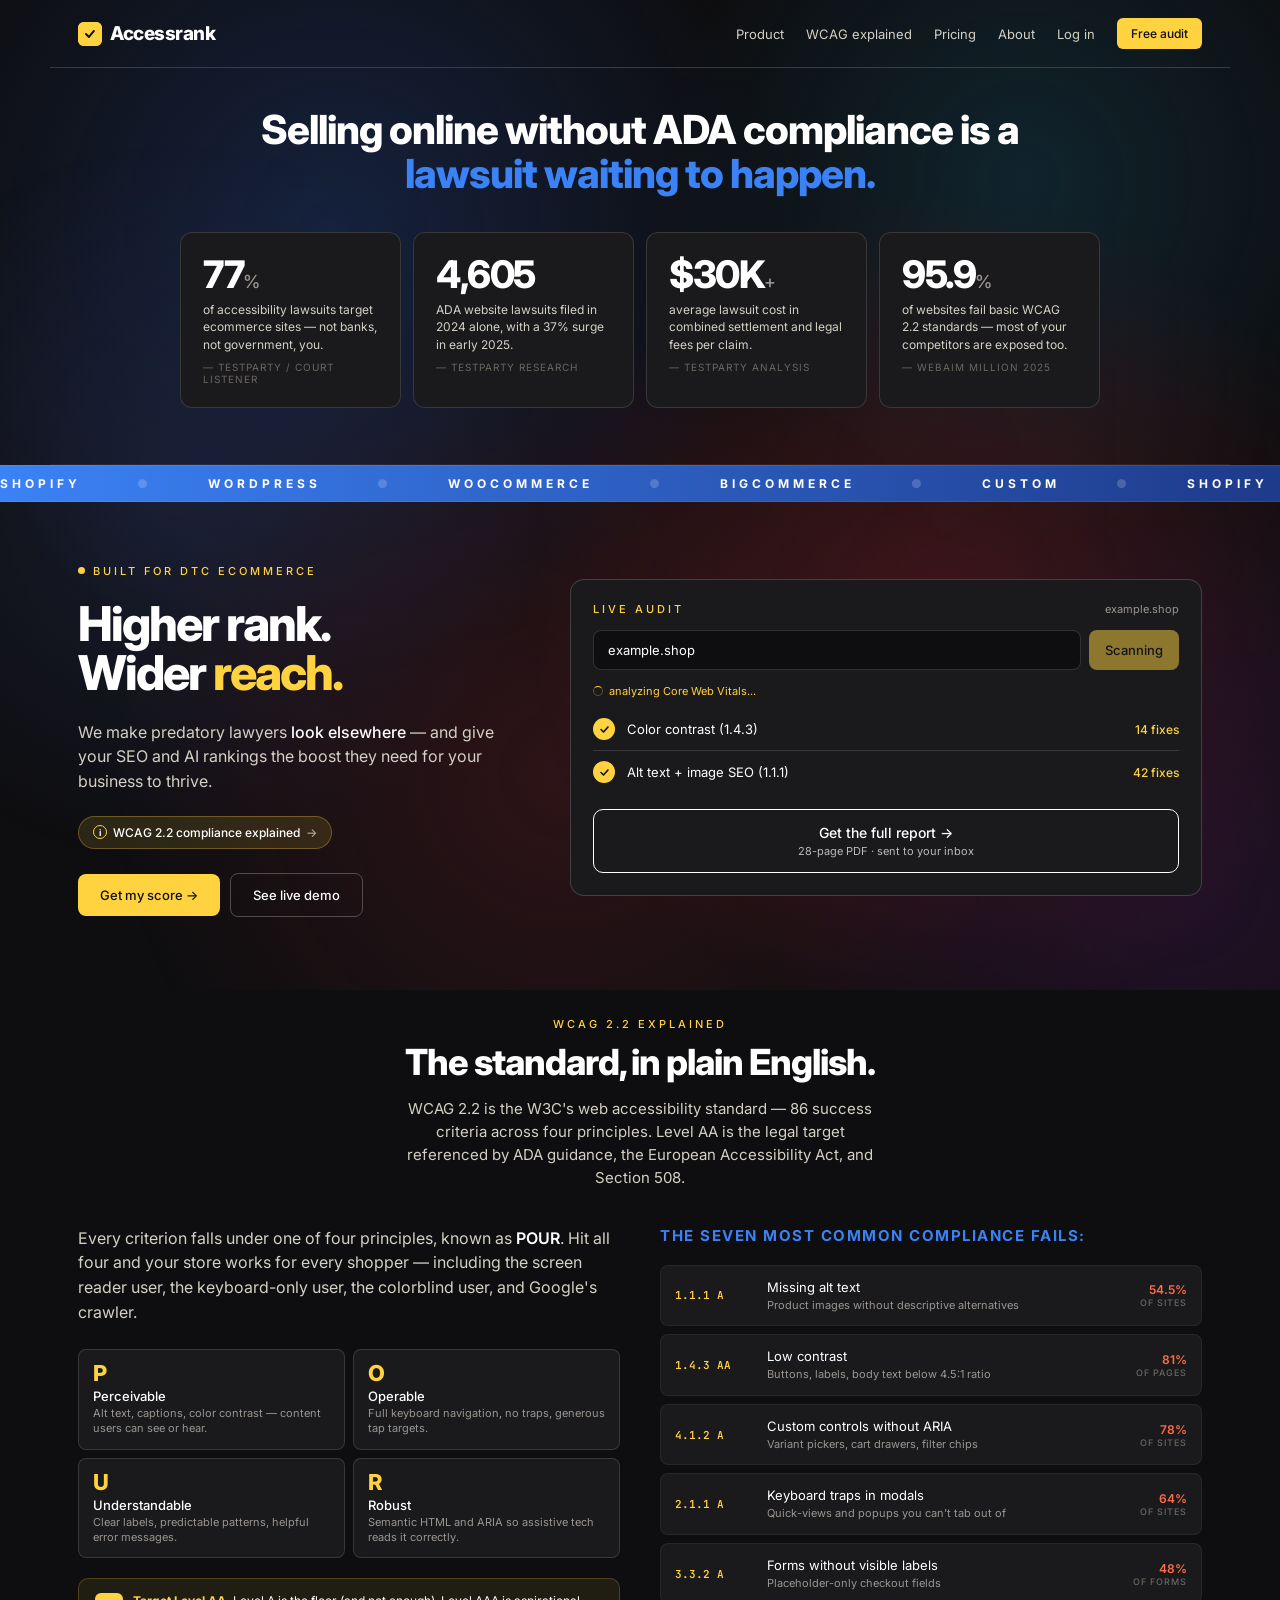
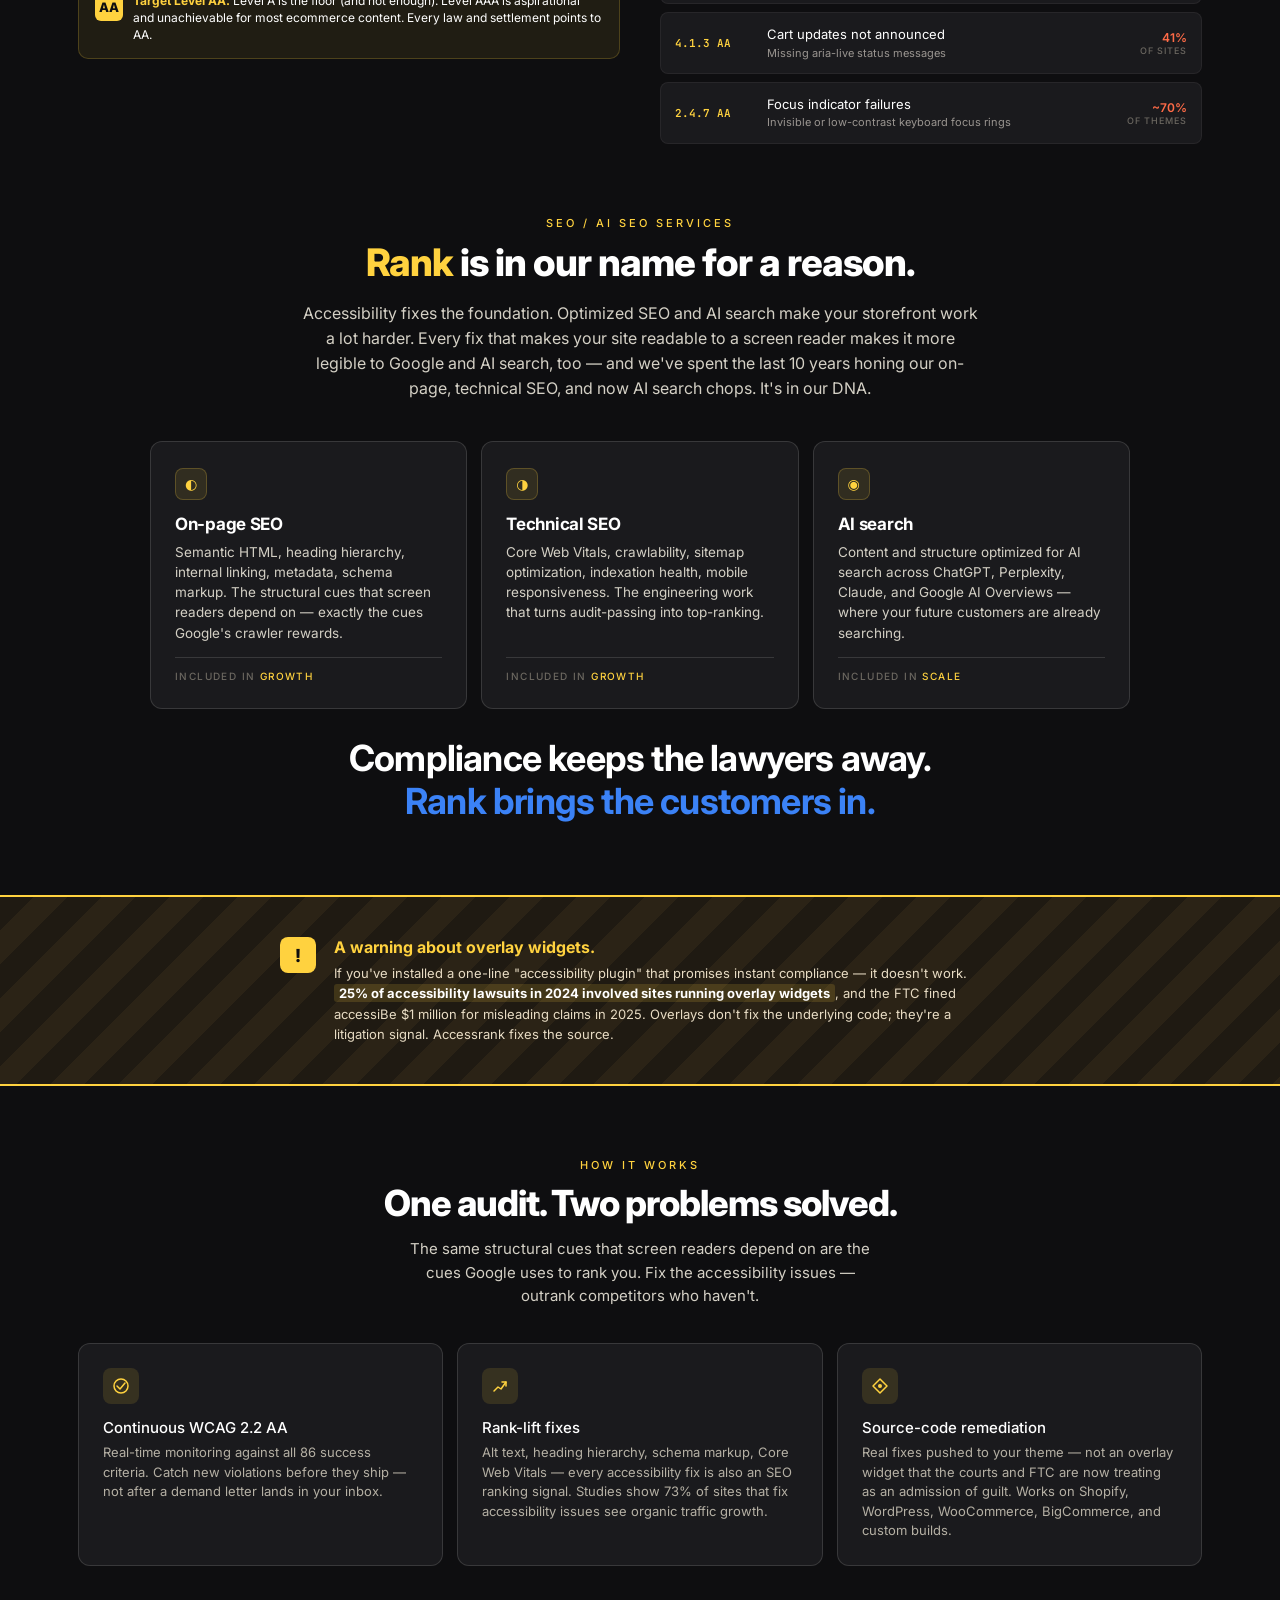
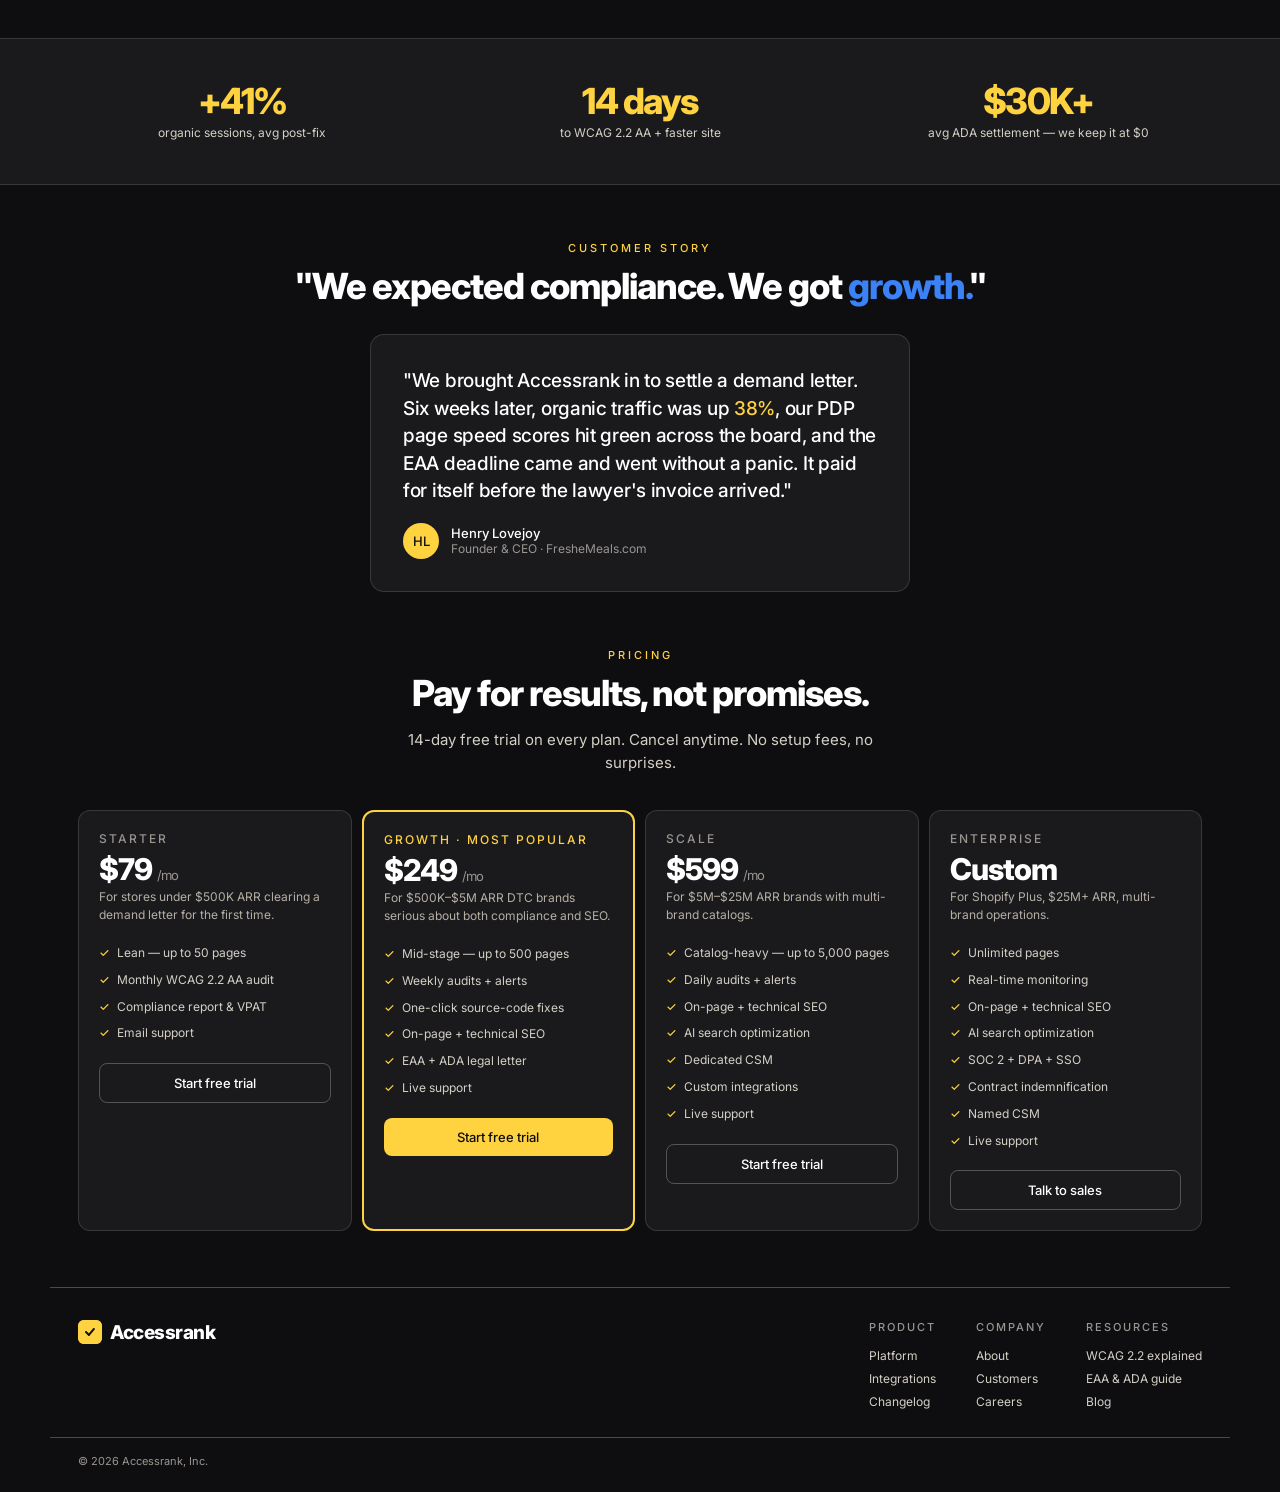
==== commit c287551c: "Add files via upload" ====
--- a/index.html
+++ b/index.html
@@ -3,148 +3,1704 @@
 <head>
   <meta charset="UTF-8" />
   <meta name="viewport" content="width=device-width, initial-scale=1.0" />
-  <title>Accessrank for Libraries — ADA-compliant catalogs, e-resources, and event pages</title>
-  <meta name="description" content="WCAG 2.2 AA compliance for public library websites. Built for Bibliocommons, Polaris, Sierra, OverDrive, Libby, and custom catalogs. Continuous monitoring + source-code remediation." />
-
+  <title>Accessrank — WCAG 2.2 Accessibility Audits for DTC Ecommerce</title>
+  <meta name="description" content="Accessrank fixes WCAG 2.2 accessibility violations at the source code level — protecting DTC stores from ADA litigation and boosting SEO rankings." />
+  <meta property="og:title" content="Accessrank — Higher rank. Wider reach." />
+  <meta property="og:description" content="We make predatory lawyers look elsewhere — and give your SEO and AI rankings the boost they need for your business to thrive." />
+  <meta property="og:type" content="website" />
+
+  <!-- Fonts -->
   <link rel="preconnect" href="https://fonts.googleapis.com" />
   <link rel="preconnect" href="https://fonts.gstatic.com" crossorigin />
-  <link href="https://fonts.googleapis.com/css2?family=Fraunces:ital,opsz,wght@1,9..144,500;1,9..144,600;1,9..144,700&family=Inter:wght@400;500;600;700;800&family=JetBrains+Mono:wght@500;600&display=swap" rel="stylesheet" />
-
-  <link rel="stylesheet" href="styles.css" />
+  <link href="https://fonts.googleapis.com/css2?family=Inter:wght@400;500;600;800&family=JetBrains+Mono:wght@600&display=swap" rel="stylesheet" />
+
+  <style>
+/* ==================================================================
+   ACCESSRANK — STYLES
+   ==================================================================
+   Sections (Cmd/Ctrl+F to jump):
+     1. DESIGN TOKENS  — colors, type, spacing variables
+     2. RESET / BASE
+     3. NAV + MOBILE MENU
+     4. HERO
+     5. AUDIT CARD (live audit widget)
+     6. MARQUEE (scrolling platform list)
+     7. RISK STRIP ("The stakes")
+     8. WCAG 2.2 EXPLAINER
+     9. OVERLAY WARNING
+    10. FEATURES ("How it works")
+    11. STATS STRIP
+    12. TESTIMONIAL
+    13. PRICING
+    14. FOOTER
+    15. RESPONSIVE
+    16. SCROLL-TRIGGERED FADE-IN
+   ================================================================== */
+
+
+/* ==================================================================
+   1. DESIGN TOKENS
+   ================================================================== */
+:root {
+  --brand:           #FFD23F;
+  --brand-soft:      rgba(255, 210, 63, 0.12);
+  --brand-border:    rgba(255, 210, 63, 0.30);
+  --warning:         #FF6B47;
+  --warning-soft:    #FF8B6E;
+  --stakes-accent:   #3B82F6;
+
+  --bg:              #0E0E10;
+  --surface:         #1A1A1D;
+  --text:            #FFFFFF;
+  --text-soft:       #D4D0C5;
+  --text-muted:      #B5B0A4;
+  --text-faint:      #9A9590;
+  --text-fainter:    #6B6760;
+  --hairline:        rgba(240, 237, 229, 0.14);
+  --hairline-strong: rgba(240, 237, 229, 0.18);
+
+  --h1-size:         48px;
+  --h2-size:         36px;
+  --body-size:       16px;
+  --caption-size:    11px;
+
+  --ease-out:        cubic-bezier(0.23, 1, 0.32, 1);
+}
+
+
+/* ==================================================================
+   2. RESET / BASE
+   ================================================================== */
+* { box-sizing: border-box; }
+
+html { scroll-behavior: smooth; }
+
+body {
+  font-family: 'Inter', system-ui, -apple-system, sans-serif;
+  background: var(--bg);
+  color: var(--text-soft);
+  margin: 0;
+  border-radius: 12px;
+  overflow-x: hidden;
+  position: relative;
+  isolation: isolate;
+}
+
+/* ──────────────────────────────────────────────────────────────────
+   ANIMATED GRADIENT BACKGROUND LAYERS
+   Two pseudo-elements layered behind all page content. Each holds
+   multiple radial-gradient "blobs" that drift slowly on independent
+   timing cycles. Six blobs total, distributed across upper and lower
+   halves, including a dark red accent that ties to the warning red
+   used elsewhere on the site.
+   Honors prefers-reduced-motion (real WCAG 2.2 concern).
+   ────────────────────────────────────────────────────────────────── */
+body::before,
+body::after {
+  content: '';
+  position: fixed;
+  inset: -10%;
+  pointer-events: none;
+  z-index: -1;
+}
+
+body::before {
+  background:
+    /* Center-left navy */
+    radial-gradient(800px circle at 30% 30%,
+      rgba(28, 50, 100, 0.55) 0%,
+      rgba(28, 50, 100, 0) 55%),
+    /* Center-right red — primary red presence */
+    radial-gradient(700px circle at 70% 65%,
+      rgba(110, 30, 35, 0.50) 0%,
+      rgba(110, 30, 35, 0) 60%),
+    /* Upper-right teal */
+    radial-gradient(600px circle at 75% 25%,
+      rgba(20, 70, 90, 0.40) 0%,
+      rgba(20, 70, 90, 0) 60%);
+  animation: blob-drift-1 18s ease-in-out infinite alternate;
+}
+
+body::after {
+  background:
+    /* Lower-center red — secondary red presence */
+    radial-gradient(750px circle at 45% 80%,
+      rgba(90, 28, 35, 0.42) 0%,
+      rgba(90, 28, 35, 0) 60%),
+    /* Lower-right eggplant */
+    radial-gradient(700px circle at 85% 90%,
+      rgba(60, 22, 70, 0.45) 0%,
+      rgba(60, 22, 70, 0) 60%),
+    /* Mid-left slate-blue */
+    radial-gradient(600px circle at 20% 55%,
+      rgba(40, 50, 90, 0.40) 0%,
+      rgba(40, 50, 90, 0) 60%);
+  animation: blob-drift-2 22s ease-in-out infinite alternate;
+}
+
+@keyframes blob-drift-1 {
+  0%   { transform: translate(-15%, -10%) scale(1);    }
+  50%  { transform: translate(20%, 12%)   scale(1.15); }
+  100% { transform: translate(-8%, 18%)   scale(0.95); }
+}
+
+@keyframes blob-drift-2 {
+  0%   { transform: translate(15%, 10%)   scale(1);    }
+  33%  { transform: translate(-22%, -8%)  scale(1.12); }
+  66%  { transform: translate(18%, 15%)   scale(0.95); }
+  100% { transform: translate(-12%, -15%) scale(1.08); }
+}
+
+@media (prefers-reduced-motion: reduce) {
+  body::before,
+  body::after { animation: none; }
+}
+
+a { text-decoration: none; }
+button { font-family: inherit; cursor: pointer; border: none; background: transparent; }
+button:focus-visible { outline: 2px solid var(--brand); outline-offset: 2px; border-radius: 4px; }
+
+
+/* ==================================================================
+   3. NAV + MOBILE MENU
+   ================================================================== */
+.nav {
+  display: flex;
+  align-items: center;
+  justify-content: space-between;
+  padding: 18px 28px;
+  border-bottom: 1px solid var(--hairline-strong);
+  max-width: 1180px;
+  margin: 0 auto;
+}
+
+.logo {
+  display: flex;
+  align-items: center;
+  gap: 8px;
+  font-weight: 800;
+  font-size: 19px;
+  letter-spacing: -0.5px;
+  color: var(--text);
+}
+
+/* ==================================================================
+   LOGO MARK ANIMATION
+   ================================================================== */
+.logo-mark {
+  width: 24px;
+  height: 24px;
+  border-radius: 6px;
+  display: inline-flex;
+  align-items: center;
+  justify-content: center;
+  position: relative;
+  overflow: hidden;
+  background: var(--brand);
+  flex-shrink: 0;
+}
+
+.logo-mark .layer {
+  position: absolute;
+  inset: 0;
+  pointer-events: none;
+  z-index: 1;
+}
+.logo-mark .layer-red {
+  background: #E0432B;
+  transform: translate(-110%, 110%);
+  animation: logoWipeRed 5s ease-in-out 1 forwards;
+}
+.logo-mark .layer-green {
+  background: #4ADE80;
+  transform: translate(110%, -110%);
+  animation: logoWipeGreen 5s ease-in-out 1 forwards;
+}
+.logo-mark .layer-yellow {
+  background: var(--brand);
+  transform: translate(-110%, 110%);
+  animation: logoWipeYellowReturn 5s ease-in-out 1 forwards;
+}
+
+.logo-mark .icon {
+  position: absolute;
+  inset: 0;
+  display: flex;
+  align-items: center;
+  justify-content: center;
+  z-index: 2;
+  pointer-events: none;
+}
+.logo-mark .icon svg {
+  width: 58%;
+  height: 58%;
+  display: block;
+}
+.logo-mark .icon-yellow { animation: logoIconYellow 5s ease-in-out 1 forwards; }
+.logo-mark .icon-red    { opacity: 0; animation: logoIconRed   5s ease-in-out 1 forwards; }
+.logo-mark .icon-green  { opacity: 0; animation: logoIconGreen 5s ease-in-out 1 forwards; transform-origin: 50% 50%; }
+
+.logo-mark .swipe {
+  position: absolute;
+  top: -50%; left: -150%;
+  width: 200%; height: 200%;
+  pointer-events: none;
+  z-index: 4;
+  filter: blur(0.5px);
+  opacity: 0;
+}
+.logo-mark .swipe-1,
+.logo-mark .swipe-3 {
+  background: linear-gradient(45deg,  transparent 45%, rgba(255,255,255,0.85) 50%, transparent 55%);
+}
+.logo-mark .swipe-2 {
+  background: linear-gradient(-45deg, transparent 45%, rgba(255,255,255,0.85) 50%, transparent 55%);
+}
+.logo-mark .swipe-1 { animation: logoSwipe1 5s ease-in-out 1 forwards; }
+.logo-mark .swipe-2 { animation: logoSwipe2 5s ease-in-out 1 forwards; }
+.logo-mark .swipe-3 { animation: logoSwipe3 5s ease-in-out 1 forwards; }
+
+@keyframes logoWipeRed {
+  0%, 13%   { transform: translate(-110%, 110%); }
+  22%, 40%  { transform: translate(0, 0); }
+  48%, 100% { transform: translate(110%, -110%); }
+}
+@keyframes logoWipeGreen {
+  0%, 38%   { transform: translate(110%, -110%); }
+  47%, 70%  { transform: translate(0, 0); }
+  77%, 100% { transform: translate(-110%, 110%); }
+}
+@keyframes logoWipeYellowReturn {
+  0%, 68%   { transform: translate(-110%, 110%); }
+  77%, 100% { transform: translate(0, 0); }
+}
+@keyframes logoIconYellow {
+  0%, 18%   { opacity: 1; }
+  22%, 72%  { opacity: 0; }
+  82%, 100% { opacity: 1; }
+}
+@keyframes logoIconRed {
+  0%, 18%   { opacity: 0; }
+  25%, 38%  { opacity: 1; }
+  44%, 100% { opacity: 0; }
+}
+@keyframes logoIconGreen {
+  0%, 43%   { opacity: 0; transform: scale(1); }
+  50%       { opacity: 1; transform: scale(1); }
+  56%       { opacity: 1; transform: scale(1); }
+  63%       { opacity: 1; transform: scale(1.42); }
+  68%       { opacity: 1; transform: scale(0.96); }
+  72%       { opacity: 1; transform: scale(1); }
+  78%, 100% { opacity: 0; transform: scale(1); }
+}
+@keyframes logoSwipe1 {
+  0%, 11%   { transform: translate(-50%, 50%);  opacity: 0; }
+  13%       { transform: translate(-50%, 50%);  opacity: 1; }
+  21%       { transform: translate(50%, -50%);  opacity: 1; }
+  23%, 100% { opacity: 0; }
+}
+@keyframes logoSwipe2 {
+  0%, 38%   { transform: translate(50%, -50%);  opacity: 0; }
+  40%       { transform: translate(50%, -50%);  opacity: 1; }
+  46%       { transform: translate(-50%, 50%);  opacity: 1; }
+  48%, 100% { opacity: 0; }
+}
+@keyframes logoSwipe3 {
+  0%, 68%   { transform: translate(-50%, 50%);  opacity: 0; }
+  70%       { transform: translate(-50%, 50%);  opacity: 1; }
+  76%       { transform: translate(50%, -50%);  opacity: 1; }
+  78%, 100% { opacity: 0; }
+}
+
+.nav-right {
+  display: flex;
+  gap: 22px;
+  align-items: center;
+  font-size: 13px;
+}
+
+.nav-right a:not(.cta-nav) {
+  color: var(--text-soft);
+  transition: color 0.15s;
+}
+
+.nav-right a:not(.cta-nav):hover { color: var(--text); }
+
+.cta-nav {
+  background: var(--brand);
+  color: var(--bg);
+  padding: 8px 14px;
+  border-radius: 6px;
+  font-weight: 500;
+  font-size: 12px;
+  transition: opacity 0.15s ease;
+}
+
+.cta-nav:hover { opacity: 0.85; }
+
+.hamburger {
+  display: none;
+  flex-direction: column;
+  gap: 4px;
+  padding: 8px;
+}
+
+.ham-line {
+  width: 22px;
+  height: 2px;
+  background: var(--text);
+  border-radius: 2px;
+  transition: transform 0.2s, opacity 0.2s;
+}
+
+.hamburger[aria-expanded="true"] .ham-line:nth-child(1) {
+  transform: translateY(6px) rotate(45deg);
+}
+.hamburger[aria-expanded="true"] .ham-line:nth-child(2) { opacity: 0; }
+.hamburger[aria-expanded="true"] .ham-line:nth-child(3) {
+  transform: translateY(-6px) rotate(-45deg);
+}
+
+.mobile-menu {
+  display: none;
+  flex-direction: column;
+  gap: 0;
+  position: absolute;
+  top: 60px;
+  left: 0;
+  right: 0;
+  background: var(--bg);
+  border-bottom: 1px solid var(--hairline-strong);
+  padding: 16px 28px;
+  z-index: 100;
+}
+
+.mobile-menu.open { display: flex; }
+
+.mobile-menu a {
+  color: var(--text-soft);
+  padding: 14px 0;
+  border-bottom: 1px solid var(--hairline);
+  font-size: 15px;
+}
+
+.mobile-menu a:last-child { border-bottom: none; }
+
+.mobile-menu .cta-mobile {
+  background: var(--brand);
+  color: var(--bg);
+  margin-top: 12px;
+  padding: 14px !important;
+  text-align: center;
+  border-radius: 8px;
+  font-weight: 600;
+}
+
+
+/* ==================================================================
+   4. HERO
+   ================================================================== */
+.hero {
+  display: grid;
+  grid-template-columns: 0.75fr 1fr;
+  gap: 18px;
+  padding: 56px 28px 36px;
+  align-items: center;
+  max-width: 1180px;
+  margin: 0 auto;
+}
+
+.eyebrow {
+  display: inline-flex;
+  align-items: center;
+  gap: 8px;
+  font-size: var(--caption-size);
+  letter-spacing: 3px;
+  color: var(--brand);
+  font-weight: 500;
+  margin-bottom: 22px;
+}
+
+.pulse-dot {
+  width: 7px;
+  height: 7px;
+  border-radius: 50%;
+  background: var(--brand);
+  animation: pulse 2s ease-in-out infinite;
+}
+
+@keyframes pulse {
+  0%, 100% { opacity: 1; }
+  50%      { opacity: 0.3; }
+}
+
+.hero h1 {
+  font-size: var(--h1-size);
+  line-height: 1.02;
+  letter-spacing: -2px;
+  font-weight: 800;
+  margin: 0 0 22px;
+  color: var(--text);
+}
+
+.hero h1 .accent { color: var(--brand); }
+
+.sub {
+  font-size: var(--body-size);
+  line-height: 1.55;
+  color: var(--text-soft);
+  max-width: 440px;
+  margin: 0 0 22px;
+}
+
+.sub .highlight {
+  color: var(--text);
+  font-weight: 500;
+}
+
+.wcag-link {
+  display: inline-flex;
+  align-items: center;
+  gap: 6px;
+  padding: 8px 14px;
+  background: var(--brand-soft);
+  color: #FFFFFF;
+  border: 1px solid var(--brand-border);
+  border-radius: 100px;
+  font-size: 12px;
+  font-weight: 500;
+  margin-bottom: 24px;
+  transition: background 0.2s;
+}
+
+.wcag-link:hover { background: rgba(255, 210, 63, 0.18); }
+
+.info-circle {
+  width: 14px;
+  height: 14px;
+  border-radius: 50%;
+  border: 1.5px solid var(--brand);
+  display: inline-flex;
+  align-items: center;
+  justify-content: center;
+  font-size: 9px;
+  font-weight: 700;
+  line-height: 1;
+}
+
+.cta-row {
+  display: flex;
+  gap: 10px;
+  align-items: center;
+}
+
+.btn-primary {
+  background: var(--brand);
+  color: var(--bg);
+  padding: 13px 22px;
+  border-radius: 8px;
+  font-weight: 500;
+  font-size: 13px;
+  transition: opacity 0.15s ease;
+}
+
+.btn-primary:hover { opacity: 0.85; }
+
+.btn-secondary {
+  background: transparent;
+  color: var(--text);
+  padding: 13px 22px;
+  border-radius: 8px;
+  font-weight: 500;
+  font-size: 13px;
+  border: 1px solid rgba(255, 255, 255, 0.25);
+  transition: background 0.15s ease, border-color 0.15s ease;
+}
+
+.btn-secondary:hover {
+  background: rgba(255, 255, 255, 0.06);
+  border-color: rgba(255, 255, 255, 0.4);
+}
+
+
+/* ==================================================================
+   5. AUDIT CARD
+   ================================================================== */
+.audit-card {
+  background: var(--surface);
+  border-radius: 14px;
+  padding: 22px;
+  border: 1px solid var(--hairline-strong);
+}
+
+.audit-head {
+  display: flex;
+  justify-content: space-between;
+  align-items: center;
+  margin-bottom: 14px;
+}
+
+.audit-title {
+  font-size: 11px;
+  letter-spacing: 3px;
+  color: var(--brand);
+  font-weight: 500;
+}
+
+.audit-meta {
+  font-size: 11px;
+  color: var(--text-faint);
+}
+
+.url-form {
+  display: flex;
+  gap: 8px;
+  margin-bottom: 14px;
+}
+
+.url-input {
+  flex: 1;
+  background: var(--bg);
+  border: 1px solid rgba(240, 237, 229, 0.15);
+  color: var(--text);
+  padding: 11px 14px;
+  border-radius: 8px;
+  font-size: 13px;
+  font-family: inherit;
+  outline: none;
+  transition: border-color 0.15s;
+}
+
+.url-input::placeholder { color: var(--text-fainter); }
+.url-input:focus { border-color: var(--brand); }
+
+.scan-btn {
+  background: var(--brand);
+  color: var(--bg);
+  padding: 11px 16px;
+  border-radius: 8px;
+  font-weight: 500;
+  font-size: 13px;
+  white-space: nowrap;
+  transition: opacity 0.15s;
+}
+
+.scan-btn:hover { opacity: 0.85; }
+.scan-btn:disabled { opacity: 0.5; cursor: not-allowed; }
+
+.scan-status {
+  font-size: 11px;
+  color: var(--text-faint);
+  margin-bottom: 10px;
+  min-height: 14px;
+  display: flex;
+  align-items: center;
+  gap: 6px;
+}
+
+.scan-status.active { color: var(--brand); }
+
+.scan-spinner {
+  width: 10px;
+  height: 10px;
+  border: 1.5px solid rgba(255, 210, 63, 0.3);
+  border-top-color: var(--brand);
+  border-radius: 50%;
+  animation: spin 0.7s linear infinite;
+}
+
+@keyframes spin { to { transform: rotate(360deg); } }
+
+.audit-rows {
+  display: flex;
+  flex-direction: column;
+}
+
+.audit-row {
+  display: flex;
+  align-items: center;
+  gap: 12px;
+  padding: 10px 0;
+  border-bottom: 1px solid var(--hairline);
+  font-size: 13px;
+  opacity: 0;
+  transform: translateY(6px);
+  transition: opacity 0.4s var(--ease-out), transform 0.4s var(--ease-out);
+}
+
+.audit-row.visible {
+  opacity: 1;
+  transform: translateY(0);
+}
+
+.audit-row:last-child { border-bottom: none; }
+
+.check-circle {
+  width: 22px;
+  height: 22px;
+  border-radius: 50%;
+  background: var(--brand);
+  display: inline-flex;
+  align-items: center;
+  justify-content: center;
+  flex-shrink: 0;
+}
+
+.row-label { color: var(--text); flex: 1; }
+.row-meta  { color: var(--brand); font-size: 12px; font-weight: 500; }
+
+.empty-state {
+  padding: 24px 12px;
+  text-align: center;
+  color: var(--text-faint);
+  font-size: 13px;
+}
+
+.report-cta {
+  margin-top: 16px;
+  padding: 14px;
+  background: transparent;
+  color: var(--text);
+  border: 1px solid var(--text);
+  border-radius: 10px;
+  text-align: center;
+  font-weight: 500;
+  font-size: 14px;
+  width: 100%;
+  font-family: inherit;
+  transition: background 0.18s ease, color 0.18s ease, border-color 0.18s ease;
+}
+
+.report-cta:hover,
+.report-cta:focus-visible {
+  background: var(--brand);
+  color: var(--bg);
+  border-color: var(--brand);
+}
+
+/* On hover, the sub-text inverts back to dark-on-yellow */
+.report-cta:hover .report-cta-sub,
+.report-cta:focus-visible .report-cta-sub {
+  color: rgba(14, 14, 16, 0.7);
+}
+
+.report-cta-sub {
+  display: block;
+  font-size: 11px;
+  color: rgba(255, 255, 255, 0.7);
+  margin-top: 3px;
+  font-weight: 400;
+}
+
+.check-anim {
+  stroke-dasharray: 16;
+  stroke-dashoffset: 16;
+  animation: drawCheck 0.6s var(--ease-out) forwards;
+}
+
+@keyframes drawCheck {
+  0%       { stroke-dashoffset: 16; }
+  60%, 100% { stroke-dashoffset: 0; }
+}
+
+
+/* ==================================================================
+   6. MARQUEE
+   ================================================================== */
+.marquee {
+  background: linear-gradient(90deg, #3B82F6 0%, #1E3A8A 100%);
+  color: #FFFFFF;
+  padding: 10px 0;
+  overflow: hidden;
+  border-top: 1px solid rgba(255, 255, 255, 0.08);
+  border-bottom: 1px solid rgba(255, 255, 255, 0.08);
+}
+
+.marquee-track {
+  display: flex;
+  gap: 56px;
+  animation: marquee-scroll 28s linear infinite;
+  white-space: nowrap;
+  width: max-content;
+}
+
+.marquee-track .item {
+  font-size: 12px;
+  font-weight: 700;
+  letter-spacing: 4px;
+  display: inline-flex;
+  align-items: center;
+  gap: 56px;
+}
+
+.marquee-track .sep {
+  color: rgba(255, 255, 255, 0.45);
+  opacity: 0.4;
+  font-size: 12px;
+}
+
+@keyframes marquee-scroll {
+  from { transform: translateX(0); }
+  to   { transform: translateX(-50%); }
+}
+
+
+/* ==================================================================
+   7. RISK STRIP
+   ================================================================== */
+.risk-strip {
+  padding: 40px 28px 56px;
+  border-bottom: 1px solid rgba(240, 237, 229, 0.06);
+  max-width: 1180px;
+  margin: 0 auto;
+}
+
+.risk-eyebrow {
+  font-size: 11px;
+  letter-spacing: 3px;
+  color: var(--brand);
+  font-weight: 500;
+  margin-bottom: 12px;
+  text-align: center;
+}
+
+.risk-title {
+  font-size: 40px;
+  line-height: 1.1;
+  letter-spacing: -1px;
+  font-weight: 800;
+  margin: 0 auto 36px;
+  color: var(--text);
+  text-align: center;
+  max-width: 760px;
+}
+
+.risk-title .red { color: var(--stakes-accent); }
+
+.risk-grid {
+  display: grid;
+  grid-template-columns: repeat(4, 1fr);
+  gap: 12px;
+  max-width: 920px;
+  margin: 0 auto;
+}
+
+.risk-card {
+  padding: 22px;
+  background: var(--surface);
+  border-radius: 12px;
+  border: 1px solid var(--hairline);
+}
+
+.risk-num {
+  font-size: 38px;
+  font-weight: 800;
+  letter-spacing: -1.5px;
+  color: var(--text);
+  line-height: 1;
+  margin-bottom: 8px;
+}
+
+.risk-num .small {
+  font-size: 18px;
+  color: var(--text-faint);
+  font-weight: 500;
+}
+
+.risk-label {
+  font-size: 12px;
+  color: var(--text-soft);
+  line-height: 1.45;
+  margin-bottom: 8px;
+}
+
+.risk-source {
+  font-size: 10px;
+  color: var(--text-fainter);
+  letter-spacing: 1px;
+  text-transform: uppercase;
+}
+
+
+/* ==================================================================
+   7b. SEO / AI SEARCH SECTION
+   ================================================================== */
+.seo-strip {
+  padding: 36px 28px 72px;
+  max-width: 1180px;
+  margin: 0 auto;
+}
+
+.seo-eyebrow {
+  font-size: 11px;
+  letter-spacing: 3px;
+  color: var(--brand);
+  font-weight: 500;
+  margin-bottom: 12px;
+  text-align: center;
+  text-transform: uppercase;
+}
+
+.seo-title {
+  font-size: 38px;
+  line-height: 1.1;
+  letter-spacing: -1px;
+  font-weight: 800;
+  margin: 0 auto 18px;
+  color: var(--text);
+  text-align: center;
+  max-width: 720px;
+}
+
+.seo-title .accent { color: var(--brand); }
+
+.seo-sub {
+  font-size: 16px;
+  line-height: 1.55;
+  color: var(--text-soft);
+  text-align: center;
+  max-width: 680px;
+  margin: 0 auto 40px;
+}
+
+.seo-grid {
+  display: grid;
+  grid-template-columns: repeat(3, 1fr);
+  gap: 14px;
+  max-width: 980px;
+  margin: 0 auto 28px;
+}
+
+.seo-card {
+  padding: 26px 24px;
+  background: var(--surface);
+  border-radius: 12px;
+  border: 1px solid var(--hairline);
+  display: flex;
+  flex-direction: column;
+}
+
+.seo-card-icon {
+  width: 32px;
+  height: 32px;
+  border-radius: 8px;
+  background: rgba(255, 210, 63, 0.10);
+  border: 1px solid rgba(255, 210, 63, 0.22);
+  display: flex;
+  align-items: center;
+  justify-content: center;
+  color: var(--brand);
+  font-size: 14px;
+  font-weight: 700;
+  margin-bottom: 14px;
+}
+
+.seo-card-title {
+  font-size: 17px;
+  font-weight: 700;
+  color: var(--text);
+  margin: 0 0 8px;
+  letter-spacing: -0.3px;
+}
+
+.seo-card-body {
+  font-size: 13.5px;
+  line-height: 1.5;
+  color: var(--text-soft);
+  margin: 0 0 14px;
+  flex: 1;
+}
+
+.seo-card-tier {
+  font-size: 10px;
+  letter-spacing: 1.4px;
+  text-transform: uppercase;
+  color: var(--text-fainter);
+  font-weight: 500;
+  padding-top: 12px;
+  border-top: 1px solid var(--hairline);
+}
+
+.seo-card-tier .tier-label { color: var(--brand); }
+
+.seo-closer {
+  text-align: center;
+  font-weight: 700;
+  font-size: 36px;
+  letter-spacing: -0.8px;
+  line-height: 1.2;
+  color: var(--text);
+  max-width: 760px;
+  margin: 0 auto;
+}
+
+.seo-closer .white { color: #FFFFFF; }
+.seo-closer .blue  { color: var(--stakes-accent); }
+
+.seo-closer .accent { color: var(--brand); font-style: italic; }
+
+@media (max-width: 768px) {
+  .seo-grid { grid-template-columns: 1fr; }
+  .seo-title { font-size: 30px; }
+  .seo-strip { padding: 48px 20px 56px; }
+}
+
+
+/* ==================================================================
+   8. WCAG 2.2 EXPLAINER
+   ================================================================== */
+.wcag-section {
+  padding: 64px 28px 36px;
+  max-width: 1180px;
+  margin: 0 auto;
+}
+
+.section-eyebrow {
+  font-size: 11px;
+  letter-spacing: 3px;
+  color: var(--brand);
+  font-weight: 500;
+  margin-bottom: 12px;
+  text-align: center;
+}
+
+h2 {
+  font-size: var(--h2-size);
+  line-height: 1.1;
+  letter-spacing: -1px;
+  font-weight: 800;
+  margin: 0 0 14px;
+  color: var(--text);
+}
+
+.section-h2-center { text-align: center; }
+
+.section-sub {
+  font-size: 15px;
+  color: var(--text-soft);
+  text-align: center;
+  max-width: 480px;
+  margin: 0 auto 36px;
+  line-height: 1.55;
+}
+
+.wcag-grid {
+  display: grid;
+  grid-template-columns: 1fr 1fr;
+  gap: 40px;
+  align-items: start;
+}
+
+.wcag-section h2.section-h2-center {
+  text-align: center;
+  margin-bottom: 14px;
+}
+
+.wcag-lede {
+  font-size: 16px;
+  line-height: 1.55;
+  color: var(--text-soft);
+  margin: 0 0 24px;
+}
+
+.wcag-lede strong {
+  color: var(--text);
+  font-weight: 600;
+}
+
+.pour {
+  display: grid;
+  grid-template-columns: repeat(2, 1fr);
+  gap: 8px;
+  margin-bottom: 20px;
+}
+
+.pour-item {
+  padding: 12px 14px;
+  background: var(--surface);
+  border-radius: 8px;
+  border: 1px solid var(--hairline);
+}
+
+.pour-letter {
+  font-size: 22px;
+  font-weight: 800;
+  color: var(--brand);
+  letter-spacing: -1px;
+  line-height: 1;
+  margin-bottom: 4px;
+}
+
+.pour-name {
+  font-size: 13px;
+  font-weight: 500;
+  color: var(--text);
+  margin-bottom: 2px;
+}
+
+.pour-desc {
+  font-size: 11px;
+  color: var(--text-faint);
+  line-height: 1.4;
+}
+
+.wcag-meta-row {
+  display: flex;
+  gap: 10px;
+  padding: 14px 16px;
+  background: rgba(255, 210, 63, 0.08);
+  border: 1px solid rgba(255, 210, 63, 0.20);
+  border-radius: 10px;
+}
+
+.icon-box {
+  width: 28px;
+  height: 28px;
+  background: var(--brand);
+  color: var(--bg);
+  border-radius: 6px;
+  display: flex;
+  align-items: center;
+  justify-content: center;
+  font-weight: 800;
+  font-size: 13px;
+  flex-shrink: 0;
+}
+
+.wcag-meta-text {
+  font-size: 12px;
+  color: var(--text);
+  line-height: 1.4;
+}
+
+.wcag-meta-text strong { color: var(--brand); }
+
+.criteria-list {
+  display: flex;
+  flex-direction: column;
+  gap: 8px;
+}
+
+.criteria-head {
+  font-size: 15px;
+  letter-spacing: 1.5px;
+  color: var(--stakes-accent);
+  font-weight: 700;
+  margin-bottom: 20px;
+}
+
+.criteria-row {
+  display: grid;
+  grid-template-columns: 80px 1fr 60px;
+  gap: 12px;
+  padding: 12px 14px;
+  background: var(--surface);
+  border-radius: 8px;
+  border: 1px solid rgba(240, 237, 229, 0.06);
+  align-items: center;
+}
+
+.criteria-id {
+  font-family: 'JetBrains Mono', ui-monospace, monospace;
+  font-size: 11px;
+  color: var(--brand);
+  font-weight: 600;
+}
+
+.criteria-body {
+  font-size: 13px;
+  color: var(--text);
+  line-height: 1.4;
+}
+
+.criteria-body .desc {
+  display: block;
+  font-size: 11px;
+  color: var(--text-faint);
+  margin-top: 2px;
+  font-weight: 400;
+}
+
+.criteria-freq {
+  font-size: 12px;
+  color: var(--warning);
+  font-weight: 600;
+  text-align: right;
+}
+
+.criteria-freq .small {
+  font-size: 9px;
+  color: var(--text-fainter);
+  display: block;
+  letter-spacing: 1px;
+  text-transform: uppercase;
+  font-weight: 500;
+}
+
+
+/* ==================================================================
+   9. OVERLAY WARNING
+   ================================================================== */
+.overlay-warning {
+  padding: 40px 28px;
+  background:
+    repeating-linear-gradient(
+      135deg,
+      #1F1A12 0 24px,
+      #2B2316 24px 48px
+    );
+  border-top: 2px solid var(--brand);
+  border-bottom: 2px solid var(--brand);
+}
+
+.overlay-card {
+  max-width: 720px;
+  margin: 0 auto;
+  display: flex;
+  gap: 18px;
+  align-items: flex-start;
+}
+
+.overlay-icon {
+  width: 36px;
+  height: 36px;
+  background: var(--brand);
+  color: var(--bg);
+  border-radius: 8px;
+  display: flex;
+  align-items: center;
+  justify-content: center;
+  font-weight: 800;
+  font-size: 18px;
+  flex-shrink: 0;
+}
+
+.overlay-content h3 {
+  font-size: 16px;
+  font-weight: 700;
+  color: var(--brand);
+  margin: 0 0 6px;
+}
+
+.overlay-content p {
+  font-size: 13px;
+  color: #E8DCC4;
+  line-height: 1.55;
+  margin: 0;
+}
+
+.overlay-content p strong {
+  color: #FFFFFF;
+  font-weight: 700;
+  background: rgba(255, 210, 63, 0.15);
+  padding: 1px 5px;
+  border-radius: 3px;
+}
+
+
+/* ==================================================================
+   10. FEATURES
+   ================================================================== */
+.features {
+  padding: 72px 28px;
+  max-width: 1180px;
+  margin: 0 auto;
+}
+
+.feature-grid {
+  display: grid;
+  grid-template-columns: repeat(3, 1fr);
+  gap: 14px;
+}
+
+.feature-card {
+  background: var(--surface);
+  border-radius: 12px;
+  padding: 24px;
+  border: 1px solid var(--hairline);
+}
+
+.feature-icon {
+  width: 36px;
+  height: 36px;
+  border-radius: 8px;
+  background: var(--brand-soft);
+  display: flex;
+  align-items: center;
+  justify-content: center;
+  margin-bottom: 14px;
+}
+
+.feature-title {
+  font-size: 15px;
+  font-weight: 500;
+  color: var(--text);
+  margin: 0 0 6px;
+}
+
+.feature-desc {
+  font-size: 13px;
+  color: var(--text-muted);
+  line-height: 1.5;
+  margin: 0;
+}
+
+
+/* ==================================================================
+   11. STATS STRIP
+   ================================================================== */
+.stats-strip {
+  padding: 44px 28px;
+  background: var(--surface);
+  border-top: 1px solid var(--hairline);
+  border-bottom: 1px solid var(--hairline);
+}
+
+.stats-strip-inner {
+  max-width: 1180px;
+  margin: 0 auto;
+  display: grid;
+  grid-template-columns: repeat(3, 1fr);
+  gap: 14px;
+}
+
+.stat { text-align: center; }
+
+.stat-num {
+  font-size: 36px;
+  font-weight: 800;
+  letter-spacing: -1.5px;
+  color: var(--brand);
+  line-height: 1;
+  margin-bottom: 6px;
+}
+
+.stat-label {
+  font-size: 12px;
+  color: var(--text-soft);
+}
+
+
+/* ==================================================================
+   12. TESTIMONIAL
+   ================================================================== */
+.testimonial {
+  padding: 56px 28px 28px;
+  max-width: 1180px;
+  margin: 0 auto;
+}
+
+.accent-yellow { color: var(--brand); }
+.accent-blue { color: var(--stakes-accent); }
+
+.quote-card {
+  background: var(--surface);
+  border-radius: 14px;
+  padding: 32px;
+  border: 1px solid var(--hairline);
+  max-width: 540px;
+  margin: 28px auto 0;
+}
+
+.quote-text {
+  font-size: 19px;
+  line-height: 1.45;
+  color: var(--text);
+  font-weight: 500;
+  letter-spacing: -0.3px;
+  margin: 0 0 18px;
+}
+
+.quote-text .y { color: var(--brand); }
+
+.quote-attr {
+  display: flex;
+  align-items: center;
+  gap: 12px;
+}
+
+.avatar {
+  width: 36px;
+  height: 36px;
+  border-radius: 50%;
+  background: var(--brand);
+  color: var(--bg);
+  display: flex;
+  align-items: center;
+  justify-content: center;
+  font-weight: 500;
+  font-size: 13px;
+}
+
+.quote-name {
+  font-size: 13px;
+  color: var(--text);
+  font-weight: 500;
+}
+
+.quote-role {
+  font-size: 12px;
+  color: var(--text-faint);
+}
+
+
+/* ==================================================================
+   13. PRICING
+   ================================================================== */
+.pricing {
+  padding: 28px 28px 56px;
+  max-width: 1180px;
+  margin: 0 auto;
+}
+
+.pricing-grid {
+  display: grid;
+  grid-template-columns: repeat(4, 1fr);
+  gap: 10px;
+}
+
+/* Tablet — 4 cards become 2x2 (4 across is too cramped under ~960px) */
+@media (max-width: 960px) {
+  .pricing-grid { grid-template-columns: repeat(2, 1fr); }
+}
+
+.price-card {
+  background: var(--surface);
+  border-radius: 12px;
+  padding: 20px;
+  border: 1px solid var(--hairline);
+}
+
+.price-card.featured {
+  border: 2px solid var(--brand);
+}
+
+.price-tier {
+  font-size: 12px;
+  letter-spacing: 2px;
+  color: var(--text-faint);
+  font-weight: 500;
+  margin-bottom: 8px;
+}
+
+.price-tier.featured-tier { color: var(--brand); }
+
+.price-amount {
+  font-size: 30px;
+  font-weight: 800;
+  color: var(--text);
+  letter-spacing: -1px;
+  line-height: 1;
+  margin-bottom: 4px;
+}
+
+.price-amount .per {
+  font-size: 13px;
+  color: var(--text-faint);
+  font-weight: 400;
+  margin-left: 5px;
+}
+
+.price-desc {
+  font-size: 12px;
+  color: var(--text-muted);
+  margin-bottom: 16px;
+  line-height: 1.5;
+}
+
+.price-features {
+  list-style: none;
+  padding: 0;
+  margin: 0 0 16px;
+}
+
+.price-features li {
+  font-size: 12px;
+  color: var(--text-soft);
+  padding: 5px 0 5px 18px;
+  position: relative;
+  line-height: 1.4;
+}
+
+.price-features li::before {
+  content: '✓';
+  position: absolute;
+  left: 0;
+  color: var(--brand);
+  font-weight: 500;
+}
+
+.price-cta {
+  background: transparent;
+  color: var(--text);
+  padding: 11px;
+  border-radius: 8px;
+  font-weight: 500;
+  font-size: 13px;
+  border: 1px solid rgba(255, 255, 255, 0.25);
+  width: 100%;
+  font-family: inherit;
+  transition: background 0.15s ease;
+}
+
+.price-cta:hover { background: rgba(255, 255, 255, 0.06); }
+
+.price-cta.featured-cta {
+  background: var(--brand);
+  color: var(--bg);
+  border: none;
+}
+
+.price-cta.featured-cta:hover {
+  background: var(--brand);
+  opacity: 0.85;
+}
+
+
+/* ==================================================================
+   14. FOOTER
+   ================================================================== */
+.footer {
+  padding: 32px 28px 24px;
+  border-top: 1px solid #4A4A4D;
+  max-width: 1180px;
+  margin: 0 auto;
+}
+
+.footer-top {
+  display: flex;
+  justify-content: space-between;
+  align-items: flex-start;
+  margin-bottom: 24px;
+}
+
+.footer-cols {
+  display: flex;
+  gap: 40px;
+  font-size: 12px;
+}
+
+.footer-col h4 {
+  font-size: 11px;
+  letter-spacing: 2px;
+  color: var(--text-faint);
+  font-weight: 500;
+  margin: 0 0 10px;
+}
+
+.footer-col a {
+  display: block;
+  color: var(--text-soft);
+  padding: 4px 0;
+  transition: color 0.15s ease;
+}
+
+.footer-col a:hover { color: var(--text); }
+
+.footer-bottom {
+  display: flex;
+  justify-content: space-between;
+  align-items: center;
+  margin: 0 -28px;
+  padding: 16px 28px 0;
+  border-top: 1px solid #4A4A4D;
+  font-size: 11px;
+  color: var(--text-faint);
+}
+
+
+/* ==================================================================
+   15. RESPONSIVE
+   ================================================================== */
+@media (max-width: 900px) {
+  .hero { grid-template-columns: 1fr; gap: 28px; padding: 36px 20px 24px; }
+  .hero h1 { font-size: 36px; letter-spacing: -1.5px; }
+
+  .nav-right { display: none; }
+  .hamburger { display: flex; }
+  .nav { position: relative; }
+
+  .risk-grid { grid-template-columns: repeat(2, 1fr); }
+  .risk-title { font-size: 26px; }
+
+  .wcag-grid { grid-template-columns: 1fr; gap: 28px; }
+  .feature-grid { grid-template-columns: 1fr; }
+  .pricing-grid { grid-template-columns: 1fr; }
+
+  .stats-strip { padding: 32px 20px; }
+  .stats-strip-inner { grid-template-columns: 1fr; gap: 24px; }
+
+  .footer-top { flex-direction: column; gap: 24px; }
+  .footer-cols { flex-wrap: wrap; gap: 28px; }
+  .footer-bottom { flex-direction: column; gap: 8px; align-items: flex-start; }
+
+  h2 { font-size: 26px; }
+
+  .features, .pricing, .wcag-section, .testimonial { padding: 40px 20px; }
+  .risk-strip, .marquee { padding-left: 20px; padding-right: 20px; }
+  .marquee { padding: 10px 0; }
+}
+
+
+/* ==================================================================
+   16. SCROLL-TRIGGERED FADE-IN
+   ================================================================== */
+body.animations-ready [data-animate] {
+  opacity: 0;
+  transform: translateY(18px);
+  transition: opacity 0.5s var(--ease-out), transform 0.5s var(--ease-out);
+}
+
+body.animations-ready [data-animate].in-view {
+  opacity: 1;
+  transform: translateY(0);
+}
+
+@media (prefers-reduced-motion: reduce) {
+  body.animations-ready [data-animate] {
+    opacity: 1;
+    transform: none;
+    transition: none;
+  }
+}
+
+/* Scroll reveal (section-level) */
+.reveal {
+  opacity: 0;
+  transform: translateY(28px);
+  transition: opacity 0.6s cubic-bezier(0.22, 1, 0.36, 1),
+              transform 0.6s cubic-bezier(0.22, 1, 0.36, 1);
+}
+.reveal.in-view {
+  opacity: 1;
+  transform: none;
+}
+  </style>
 </head>
 <body>
 
   <!-- ============================================================== -->
-  <!-- 1. NAV                                                          -->
+  <!-- NAV                                                              -->
   <!-- ============================================================== -->
-  <nav class="nav" aria-label="Primary">
-    <a href="#" class="logo">
+  <nav class="nav">
+    <div class="logo">
       <span class="logo-mark" aria-hidden="true">
-        <span class="layer layer-red"></span>
-        <span class="layer layer-green"></span>
-        <span class="layer layer-yellow"></span>
-        <span class="icon icon-yellow">
+        <span class="layer layer-red" aria-hidden="true"></span>
+        <span class="layer layer-green" aria-hidden="true"></span>
+        <span class="layer layer-yellow" aria-hidden="true"></span>
+        <span class="icon icon-yellow" aria-hidden="true">
           <svg viewBox="0 0 14 14"><path d="M3 7 L6 10 L11 4" fill="none" stroke="#0E0E10" stroke-width="2" stroke-linecap="round" stroke-linejoin="round"/></svg>
         </span>
-        <span class="icon icon-red">
+        <span class="icon icon-red" aria-hidden="true">
           <svg viewBox="0 0 14 14"><path d="M5.4 3 L8.6 3 L7.8 9 L6.2 9 Z" fill="#FFFFFF"/><circle cx="7" cy="11.4" r="1.6" fill="#FFFFFF"/></svg>
         </span>
-        <span class="icon icon-green">
+        <span class="icon icon-green" aria-hidden="true">
           <svg viewBox="0 0 14 14"><path d="M3 7 L6 10 L11 4" fill="none" stroke="#0E0E10" stroke-width="2" stroke-linecap="round" stroke-linejoin="round"/></svg>
         </span>
-        <span class="swipe swipe-1"></span>
-        <span class="swipe swipe-2"></span>
-        <span class="swipe swipe-3"></span>
+        <span class="swipe swipe-1" aria-hidden="true"></span>
+        <span class="swipe swipe-2" aria-hidden="true"></span>
+        <span class="swipe swipe-3" aria-hidden="true"></span>
       </span>
-      Accessrank <span class="logo-suffix">for Libraries</span>
-    </a>
+      Accessrank
+    </div>
     <div class="nav-right">
-      <a href="#how-it-works">How it works</a>
+      <a href="#product">Product</a>
       <a href="#wcag">WCAG explained</a>
       <a href="#pricing">Pricing</a>
       <a href="about.html">About</a>
       <a href="#">Log in</a>
       <a href="#audit-card" class="cta-nav">Free audit</a>
     </div>
-    <button class="hamburger" aria-label="Toggle menu" aria-expanded="false">
+    <button class="hamburger" id="hamburger" aria-label="Open menu" aria-expanded="false">
       <span class="ham-line"></span>
       <span class="ham-line"></span>
       <span class="ham-line"></span>
     </button>
+    <div class="mobile-menu" id="mobile-menu" aria-hidden="true">
+      <a href="#product">Product</a>
+      <a href="#wcag">WCAG explained</a>
+      <a href="#pricing">Pricing</a>
+      <a href="about.html">About</a>
+      <a href="#">Log in</a>
+      <a href="#audit-card" class="cta-mobile">Free audit →</a>
+    </div>
   </nav>
 
-
   <!-- ============================================================== -->
-  <!-- 2. HERO                                                         -->
+  <!-- THE STAKES — risk strip                                          -->
   <!-- ============================================================== -->
-  <!-- ============================================================== -->
-  <!-- DARK PHOTO BAND — covers hero through stakes-strip                -->
-  <!-- The library-bg.jpg image runs from just below the navbar down    -->
-  <!-- through the stat cards. Photo is rendered as-is — no CSS         -->
-  <!-- darkening or overlays.                                           -->
-  <!-- ============================================================== -->
-  <div class="dark-photo-band">
-
-  <!-- ============================================================== -->
-  <!-- STAKES STRIP                                                    -->
-  <!-- ============================================================== -->
-  <section class="stakes-strip" data-animate>
-    <div class="stakes-strip-inner">
-      <h2 class="stakes-title">Public libraries serve <span class="accent">everyone</span> — your website should too.</h2>
-      <div class="stakes-grid">
-        <div class="stakes-card">
-          <div class="stakes-num">26<span class="small">%</span></div>
-          <div class="stakes-label">of Americans live with a disability that affects how they use the web — your largest patron segment.</div>
-          <div class="stakes-source">— CDC Disability Statistics</div>
-        </div>
-        <div class="stakes-card">
-          <div class="stakes-num">96<span class="small">%</span></div>
-          <div class="stakes-label">of public library websites fail at least one WCAG 2.2 AA criterion in automated audits.</div>
-          <div class="stakes-source">— WebAIM Million 2025</div>
-        </div>
-        <div class="stakes-card">
-          <div class="stakes-num">Title II</div>
-          <div class="stakes-label">DOJ ruling now explicitly applies WCAG 2.1 AA to all state and local government websites — including libraries.</div>
-          <div class="stakes-source">— US DOJ, April 2024</div>
-        </div>
-        <div class="stakes-card">
-          <div class="stakes-num">2027</div>
-          <div class="stakes-label">extended Title II deadline for libraries serving populations of 50,000+ — pushed one year by the DOJ in April 2026, but the bar didn't move.</div>
-          <div class="stakes-source">— DOJ Title II Interim Final Rule (April 2026)</div>
-        </div>
+  <section class="risk-strip">
+    <h2 class="risk-title">Selling online without ADA compliance is a <span class="red">lawsuit waiting to happen.</span></h2>
+    <div class="risk-grid">
+      <div class="risk-card">
+        <div class="risk-num">77<span class="small">%</span></div>
+        <div class="risk-label">of accessibility lawsuits target ecommerce sites — not banks, not government, you.</div>
+        <div class="risk-source">— TestParty / Court Listener</div>
+      </div>
+      <div class="risk-card">
+        <div class="risk-num">4,605</div>
+        <div class="risk-label">ADA website lawsuits filed in 2024 alone, with a 37% surge in early 2025.</div>
+        <div class="risk-source">— TestParty research</div>
+      </div>
+      <div class="risk-card">
+        <div class="risk-num">$30K<span class="small">+</span></div>
+        <div class="risk-label">average lawsuit cost in combined settlement and legal fees per claim.</div>
+        <div class="risk-source">— TestParty analysis</div>
+      </div>
+      <div class="risk-card">
+        <div class="risk-num">95.9<span class="small">%</span></div>
+        <div class="risk-label">of websites fail basic WCAG 2.2 standards — most of your competitors are exposed too.</div>
+        <div class="risk-source">— WebAIM Million 2025</div>
       </div>
     </div>
   </section>
 
-
   <!-- ============================================================== -->
-  <!-- PLATFORM MARQUEE                                                -->
+  <!-- MARQUEE — scrolling platform list                                -->
   <!-- ============================================================== -->
-  <div class="marquee" aria-label="Supported library platforms">
+  <div class="marquee" aria-hidden="true">
     <div class="marquee-track">
-      <span class="item">BIBLIOCOMMONS <span class="sep">●</span> POLARIS <span class="sep">●</span> SIERRA <span class="sep">●</span> OVERDRIVE <span class="sep">●</span> LIBBY <span class="sep">●</span> BIBLIOCORE <span class="sep">●</span> KOHA <span class="sep">●</span> CUSTOM <span class="sep">●</span></span>
-      <span class="item">BIBLIOCOMMONS <span class="sep">●</span> POLARIS <span class="sep">●</span> SIERRA <span class="sep">●</span> OVERDRIVE <span class="sep">●</span> LIBBY <span class="sep">●</span> BIBLIOCORE <span class="sep">●</span> KOHA <span class="sep">●</span> CUSTOM <span class="sep">●</span></span>
-      <span class="item">BIBLIOCOMMONS <span class="sep">●</span> POLARIS <span class="sep">●</span> SIERRA <span class="sep">●</span> OVERDRIVE <span class="sep">●</span> LIBBY <span class="sep">●</span> BIBLIOCORE <span class="sep">●</span> KOHA <span class="sep">●</span> CUSTOM <span class="sep">●</span></span>
+      <span class="item">SHOPIFY <span class="sep">●</span> WORDPRESS <span class="sep">●</span> WOOCOMMERCE <span class="sep">●</span> BIGCOMMERCE <span class="sep">●</span> CUSTOM <span class="sep">●</span></span>
+      <span class="item">SHOPIFY <span class="sep">●</span> WORDPRESS <span class="sep">●</span> WOOCOMMERCE <span class="sep">●</span> BIGCOMMERCE <span class="sep">●</span> CUSTOM <span class="sep">●</span></span>
+      <span class="item">SHOPIFY <span class="sep">●</span> WORDPRESS <span class="sep">●</span> WOOCOMMERCE <span class="sep">●</span> BIGCOMMERCE <span class="sep">●</span> CUSTOM <span class="sep">●</span></span>
     </div>
   </div>
 
-
   <!-- ============================================================== -->
-  <!-- HERO                                                            -->
+  <!-- HERO                                                             -->
   <!-- ============================================================== -->
   <section class="hero">
-    <div data-animate>
-      <div class="eyebrow"><span class="pulse-dot"></span>BUILT FOR PUBLIC LIBRARIES</div>
-      <h1>Every patron <span class="accent">welcome.</span></h1>
+    <div class="hero-copy">
+      <div class="eyebrow"><span class="pulse-dot" aria-hidden="true"></span>BUILT FOR DTC ECOMMERCE</div>
+      <h1>Higher rank.<br/>Wider <span class="accent">reach.</span></h1>
       <p class="sub">
-        ADA-compliant catalogs, e-resources, and event pages —
-        <span class="highlight">built for accessibility</span>, designed for everyone.
-        Continuous WCAG 2.2 AA monitoring, source-code remediation, and a compliance report your board will actually understand.
+        We make predatory lawyers <span class="highlight">look elsewhere</span> —
+        and give your SEO and AI rankings the boost they need for your business to thrive.
       </p>
-      <a href="#wcag" class="section-link">
-        <span class="info-circle">i</span>
-        <span>WCAG 2.2 compliance, in plain English</span>
-        <span style="opacity: 0.6;">→</span>
-      </a>
+      <button class="wcag-link" id="wcag-link">
+        <span class="info-circle" aria-hidden="true">i</span>
+        <span>WCAG 2.2 compliance explained</span>
+        <span style="opacity: 0.6;" aria-hidden="true">→</span>
+      </button>
       <div class="cta-row">
-        <button class="btn-primary">Free audit →</button>
-        <button class="btn-secondary">Book a demo</button>
+        <button class="btn-primary">Get my score →</button>
+        <button class="btn-secondary">See live demo</button>
       </div>
     </div>
 
-    <div class="audit-card" id="audit-card" data-animate data-delay="120">
+    <!-- Live audit widget -->
+    <div class="audit-card" id="audit-card">
       <div class="audit-head">
-        <span class="audit-title">CATALOG AUDIT</span>
-        <span class="audit-meta" id="audit-url-display">enter URL to begin</span>
+        <span class="audit-title">LIVE AUDIT</span>
+        <span class="audit-meta" id="audit-meta">enter URL to begin</span>
       </div>
       <div class="url-form">
-        <label for="audit-url" class="sr-only">Library website URL</label>
-        <input type="text" id="audit-url" class="url-input" placeholder="your-library.org" autocomplete="off" />
-        <button class="scan-btn" id="audit-scan-btn">Scan →</button>
-      </div>
-      <div class="scan-status" id="audit-status" aria-live="polite"></div>
+        <input type="text" class="url-input" id="audit-url" placeholder="yourstore.com" aria-label="Website URL" />
+        <button class="scan-btn" id="audit-scan">Scan →</button>
+      </div>
+      <div class="scan-status" id="audit-status"></div>
       <div class="audit-rows" id="audit-rows">
-        <div class="empty-state" id="audit-empty">Try it — enter your library website above.</div>
+        <div class="empty-state" id="audit-empty">Try it — enter any DTC store URL above.</div>
       </div>
       <button class="report-cta" id="audit-report">
         Get the full report →
@@ -153,55 +1709,51 @@
     </div>
   </section>
 
-  </div><!-- /.dark-photo-band -->
-
-
   <!-- ============================================================== -->
-  <!-- 5. WCAG 2.2 EXPLAINER                                           -->
+  <!-- WCAG 2.2 EXPLAINER                                               -->
   <!-- ============================================================== -->
-  <section class="wcag-section" id="wcag" data-animate>
+  <section class="wcag-section" id="wcag">
     <div class="section-eyebrow">WCAG 2.2 EXPLAINED</div>
-    <h2>The standard, in plain English.</h2>
+    <h2 class="section-h2-center">The standard, in plain English.</h2>
     <p class="section-sub">
       WCAG 2.2 is the W3C's web accessibility standard — 86 success criteria across four principles.
-      Level AA is the legal target referenced by<br>ADA Title II, the new DOJ rule, and Section 508.
+      Level AA is the legal target referenced by ADA guidance, the European Accessibility Act, and Section 508.
     </p>
     <div class="wcag-grid">
       <div>
         <p class="wcag-lede">
           Every criterion falls under one of four principles, known as <strong>POUR</strong>.
-          Hit all four and your library website works for every patron — including the screen-reader user
-          searching the catalog, the keyboard-only user reserving a meeting room, the colorblind user
-          reading event flyers, and the patron with low vision navigating your homepage.
+          Hit all four and your store works for every shopper —
+          including the screen reader user, the keyboard-only user, the colorblind user, and Google's crawler.
         </p>
         <div class="pour">
           <div class="pour-item">
             <div class="pour-letter">P</div>
             <div class="pour-name">Perceivable</div>
-            <div class="pour-desc">Alt text on book covers, captions on storytime videos, sufficient color contrast.</div>
+            <div class="pour-desc">Alt text, captions, color contrast — content users can see or hear.</div>
           </div>
           <div class="pour-item">
             <div class="pour-letter">O</div>
             <div class="pour-name">Operable</div>
-            <div class="pour-desc">Full keyboard navigation through the catalog, no time-out traps in renewal forms.</div>
+            <div class="pour-desc">Full keyboard navigation, no traps, generous tap targets.</div>
           </div>
           <div class="pour-item">
             <div class="pour-letter">U</div>
             <div class="pour-name">Understandable</div>
-            <div class="pour-desc">Clear labels on hold/place/reserve buttons, helpful error messages on hold queues.</div>
+            <div class="pour-desc">Clear labels, predictable patterns, helpful error messages.</div>
           </div>
           <div class="pour-item">
             <div class="pour-letter">R</div>
             <div class="pour-name">Robust</div>
-            <div class="pour-desc">Semantic HTML and ARIA so JAWS and NVDA read your catalog correctly.</div>
+            <div class="pour-desc">Semantic HTML and ARIA so assistive tech reads it correctly.</div>
           </div>
         </div>
         <div class="wcag-meta-row">
           <div class="icon-box">AA</div>
           <div class="wcag-meta-text">
-            <strong>Target Level AA.</strong> Level A is the floor (and not enough for Title II).
-            Level AAA is aspirational and rarely achievable for content-heavy library sites.
-            The DOJ's 2024 rule explicitly cites WCAG 2.1 AA — the AA target maps cleanly to 2.2.
+            <strong>Target Level AA.</strong>
+            Level A is the floor (and not enough). Level AAA is aspirational and unachievable for most ecommerce content.
+            Every law and settlement points to AA.
           </div>
         </div>
       </div>
@@ -210,247 +1762,55 @@
         <div class="criteria-list">
           <div class="criteria-row">
             <span class="criteria-id">1.1.1 A</span>
-            <span class="criteria-body">Missing alt text on book covers<span class="desc">Catalog images without title/author alternatives</span></span>
-            <span class="criteria-freq">68%<span class="small">of catalogs</span></span>
+            <span class="criteria-body">Missing alt text<span class="desc">Product images without descriptive alternatives</span></span>
+            <span class="criteria-freq">54.5%<span class="small">of sites</span></span>
           </div>
           <div class="criteria-row">
             <span class="criteria-id">1.4.3 AA</span>
-            <span class="criteria-body">Low contrast in event listings<span class="desc">Date/time text below 4.5:1 ratio</span></span>
+            <span class="criteria-body">Low contrast<span class="desc">Buttons, labels, body text below 4.5:1 ratio</span></span>
             <span class="criteria-freq">81%<span class="small">of pages</span></span>
           </div>
           <div class="criteria-row">
             <span class="criteria-id">4.1.2 A</span>
-            <span class="criteria-body">Catalog filters without ARIA<span class="desc">Format pickers, branch selectors, hold drawers</span></span>
-            <span class="criteria-freq">73%<span class="small">of sites</span></span>
+            <span class="criteria-body">Custom controls without ARIA<span class="desc">Variant pickers, cart drawers, filter chips</span></span>
+            <span class="criteria-freq">78%<span class="small">of sites</span></span>
           </div>
           <div class="criteria-row">
             <span class="criteria-id">2.1.1 A</span>
-            <span class="criteria-body">Keyboard traps in renewal modals<span class="desc">Card-number popups you can't tab out of</span></span>
-            <span class="criteria-freq">59%<span class="small">of sites</span></span>
+            <span class="criteria-body">Keyboard traps in modals<span class="desc">Quick-views and popups you can't tab out of</span></span>
+            <span class="criteria-freq">64%<span class="small">of sites</span></span>
           </div>
           <div class="criteria-row">
             <span class="criteria-id">3.3.2 A</span>
-            <span class="criteria-body">Hold-request forms without labels<span class="desc">Placeholder-only fields on reservation pages</span></span>
-            <span class="criteria-freq">52%<span class="small">of forms</span></span>
+            <span class="criteria-body">Forms without visible labels<span class="desc">Placeholder-only checkout fields</span></span>
+            <span class="criteria-freq">48%<span class="small">of forms</span></span>
           </div>
           <div class="criteria-row">
             <span class="criteria-id">4.1.3 AA</span>
-            <span class="criteria-body">Hold confirmations not announced<span class="desc">Missing aria-live on "successfully placed" messages</span></span>
-            <span class="criteria-freq">47%<span class="small">of sites</span></span>
+            <span class="criteria-body">Cart updates not announced<span class="desc">Missing aria-live status messages</span></span>
+            <span class="criteria-freq">41%<span class="small">of sites</span></span>
           </div>
           <div class="criteria-row">
             <span class="criteria-id">2.4.7 AA</span>
-            <span class="criteria-body">Focus indicators on catalog links<span class="desc">Invisible or low-contrast keyboard focus rings</span></span>
-            <span class="criteria-freq">~74%<span class="small">of themes</span></span>
+            <span class="criteria-body">Focus indicator failures<span class="desc">Invisible or low-contrast keyboard focus rings</span></span>
+            <span class="criteria-freq">~70%<span class="small">of themes</span></span>
           </div>
         </div>
       </div>
     </div>
   </section>
 
-
   <!-- ============================================================== -->
-  <!-- 5b. COMPLIANCE FRAMEWORKS                                       -->
-  <!-- Three-up reference: ADA Title II, Section 508, WCAG 2.2.        -->
-  <!-- Purpose: answers the "which laws actually apply to my library"  -->
-  <!-- question that comes up early in evaluation conversations.       -->
+  <!-- SEO / AI SEARCH — integrated services                            -->
   <!-- ============================================================== -->
-  <section class="frameworks" id="frameworks" data-animate>
-    <div class="section-eyebrow-wrap"><span class="section-eyebrow">WHICH LAWS APPLY</span></div>
-    <h2>Three frameworks. One compliance target.</h2>
-    <p class="section-sub">
-      Public libraries sit at the intersection of three WCAG legal frameworks for digital accessibility,
-      each with different laws and different scopes. Accessrank for Libraries can guide you through all three.
-    </p>
-    <div class="frameworks-grid">
-
-      <article class="framework-card">
-        <div class="framework-tag">FEDERAL CIVIL RIGHTS LAW</div>
-        <h3 class="framework-title">ADA Title II</h3>
-        <p class="framework-applies">Applies to: <strong>state and local government services</strong> — including all public libraries.</p>
-        <p class="framework-body">
-          The Department of Justice's April 2024 final rule made WCAG 2.1 Level AA the explicit technical
-          standard for state and local government websites. Libraries serving 50,000+ residents must comply
-          by April 26, 2027; smaller systems have until April 26, 2028. The DOJ extended the original
-          deadlines by one year in April 2026 — the bar didn't move, but the calendar did.
-        </p>
-        <div class="framework-target">
-          <span class="framework-target-label">Target standard</span>
-          <span class="framework-target-value">WCAG 2.1 AA</span>
-        </div>
-      </article>
-
-      <article class="framework-card framework-card-featured">
-        <div class="framework-tag">FEDERAL PROCUREMENT LAW</div>
-        <h3 class="framework-title">Section 508</h3>
-        <p class="framework-applies">Applies to: <strong>federal agencies and any ICT they fund, develop, or procure</strong>.</p>
-        <p class="framework-body">
-          Section 508 of the Rehabilitation Act applies directly to federal libraries (Library of Congress,
-          agency libraries) and indirectly to any public library receiving IMLS, LSTA, or other federal grants
-          for digital services. Library platform vendors selling to federal agencies must furnish a VPAT
-          (Voluntary Product Accessibility Template) demonstrating conformance.
-        </p>
-        <div class="framework-target">
-          <span class="framework-target-label">Target standard</span>
-          <span class="framework-target-value">WCAG 2.0 AA</span>
-        </div>
-      </article>
-
-      <article class="framework-card">
-        <div class="framework-tag">INTERNATIONAL TECHNICAL STANDARD</div>
-        <h3 class="framework-title">WCAG 2.2</h3>
-        <p class="framework-applies">Applies to: <strong>any website wanting current best-practice accessibility</strong>.</p>
-        <p class="framework-body">
-          The W3C's most recent guidelines, released October 2023. Adds nine new success criteria over WCAG 2.1
-          — most notably around mobile usability, focus appearance, and dragging movements. Hitting WCAG 2.2 AA
-          satisfies both Title II and Section 508 simultaneously, with room to spare.
-        </p>
-        <div class="framework-target">
-          <span class="framework-target-label">Target standard</span>
-          <span class="framework-target-value">WCAG 2.2 AA</span>
-        </div>
-      </article>
-
-    </div>
-
-    <p class="frameworks-footnote">
-      Accessrank for Libraries audits and remediates against <strong>WCAG 2.2 AA</strong> — the highest
-      of the three. If your library passes our audit, you satisfy all three frameworks at once.
-    </p>
-  </section>
-
-
-  <!-- ============================================================== -->
-  <!-- 6. OVERLAY WIDGET WARNING                                       -->
-  <!-- ============================================================== -->
-  <div class="overlay-warning">
-    <div class="overlay-card">
-      <div class="overlay-icon" aria-hidden="true">!</div>
-      <div class="overlay-content">
-        <h3>A warning about overlay widgets.</h3>
-        <p>
-          If your IT vendor installed a one-line "accessibility plugin" promising instant compliance — it doesn't work.
-          <strong>25% of accessibility lawsuits in 2024 involved sites running overlay widgets</strong>,
-          and the FTC fined accessiBe $1 million for misleading claims in 2025.
-          Overlays don't fix the underlying code; they're a litigation signal.
-          Accessrank fixes the source so your catalog actually works for the patrons who need it.
-        </p>
-      </div>
-    </div>
-  </div>
-
-
-  <!-- ============================================================== -->
-  <!-- 7. FEATURES                                                     -->
-  <!-- ============================================================== -->
-  <section class="features" id="how-it-works" data-animate>
-    <div class="section-eyebrow">HOW IT WORKS</div>
-    <h2>One audit. Three problems solved.</h2>
-    <p class="section-sub">
-      Compliance, discovery, and patron experience aren't separate goals — the same fixes make all three better.
-    </p>
-    <div class="feature-grid">
-      <div class="feature-card">
-        <div class="feature-icon">
-          <svg width="20" height="20" viewBox="0 0 20 20" fill="none">
-            <circle cx="10" cy="10" r="8" stroke="currentColor" stroke-width="1.5"/>
-            <path d="M6 10 L9 13 L14 7" stroke="currentColor" stroke-width="1.5" stroke-linecap="round" stroke-linejoin="round"/>
-          </svg>
-        </div>
-        <h3 class="feature-title">Continuous WCAG 2.2 AA</h3>
-        <p class="feature-desc">
-          Real-time monitoring against all 86 success criteria. Catch new violations
-          before they ship — not after a Title II complaint reaches your director's desk.
-        </p>
-      </div>
-      <div class="feature-card">
-        <div class="feature-icon">
-          <svg width="20" height="20" viewBox="0 0 20 20" fill="none">
-            <path d="M3 16 L7 12 L11 14 L17 6" stroke="currentColor" stroke-width="1.5" stroke-linecap="round" stroke-linejoin="round"/>
-            <path d="M13 6 L17 6 L17 10" stroke="currentColor" stroke-width="1.5" stroke-linecap="round" stroke-linejoin="round"/>
-          </svg>
-        </div>
-        <h3 class="feature-title">Discoverability lift</h3>
-        <p class="feature-desc">
-          Alt text, semantic markup, and Core Web Vitals are accessibility fixes — and they're also
-          the signals search engines use to rank your catalog. Patrons find what they need faster.
-        </p>
-      </div>
-      <div class="feature-card">
-        <div class="feature-icon">
-          <svg width="20" height="20" viewBox="0 0 20 20" fill="none">
-            <path d="M2 10 L10 2 L18 10 L10 18 Z" stroke="currentColor" stroke-width="1.5" stroke-linejoin="round"/>
-            <circle cx="10" cy="10" r="2.5" fill="currentColor"/>
-          </svg>
-        </div>
-        <h3 class="feature-title">Source-code remediation</h3>
-        <p class="feature-desc">
-          Real fixes pushed to your theme — not an overlay widget the courts and FTC now treat as
-          an admission of guilt. Works on Bibliocommons, Polaris, Sierra, OverDrive, BiblioCore, Koha, and custom builds.
-        </p>
-      </div>
-    </div>
-  </section>
-
-
-  <!-- ============================================================== -->
-  <!-- 8. STATS STRIP                                                  -->
-  <!-- ============================================================== -->
-  <div class="stats-strip">
-    <div class="stats-strip-inner">
-      <div class="stat" data-animate>
-        <div class="stat-num">1 in 4</div>
-        <div class="stat-label">Americans live with a disability that affects how they access the web — your patrons included.</div>
-      </div>
-      <div class="stat" data-animate data-delay="120">
-        <div class="stat-num">21 days</div>
-        <div class="stat-label">to WCAG 2.2 AA compliance, on average</div>
-      </div>
-      <div class="stat" data-animate data-delay="240">
-        <div class="stat-num">+34%</div>
-        <div class="stat-label">average increase in catalog use after fixes</div>
-      </div>
-    </div>
-  </div>
-
-
-  <!-- ============================================================== -->
-  <!-- 9. TESTIMONIAL                                                  -->
-  <!-- ============================================================== -->
-  <section class="testimonial" data-animate>
-    <div class="section-eyebrow">CUSTOMER STORY</div>
-    <h2>"We expected compliance. We got <span class="accent-teal">community.</span>"</h2>
-    <div class="quote-card">
-      <p class="quote-text">
-        We brought in Accessrank for Libraries to prepare for the Title II deadline.
-        Six weeks later, our catalog was fully compliant, our hold-placement rate from
-        screen-reader users was up <span class="y">42%</span>, and we passed our
-        federal-funding accessibility review on the first try. It paid for itself before
-        the audit was even complete.
-      </p>
-      <div class="quote-attr">
-        <div class="avatar">MR</div>
-        <div>
-          <div class="quote-name">Maya Reyes</div>
-          <div class="quote-role">Director · Cedar Falls Public Library System</div>
-        </div>
-      </div>
-    </div>
-  </section>
-
-
-  <!-- ============================================================== -->
-  <!-- 9b. SEO / AI SEARCH — discovery services                        -->
-  <!-- ============================================================== -->
-  <section class="seo-strip" id="seo" data-animate>
-    <div class="seo-eyebrow">SEO / AI SEARCH SERVICES</div>
-    <h2 class="seo-title"><span class="accent">Discovery</span> is half the mission.</h2>
+  <section class="seo-strip" id="seo">
+    <div class="seo-eyebrow">SEO / AI SEO SERVICES</div>
+    <h2 class="seo-title"><span class="accent">Rank</span> is in our name for a reason.</h2>
     <p class="seo-sub">
-      Accessibility makes your site usable. Optimized SEO and AI search make sure patrons actually find you.
-      Every fix that helps a screen reader navigate your catalog also helps Google and ChatGPT understand
-      what your library offers — and we've spent the last 10 years honing the on-page, technical, and
-      now AI search work that turns digital shelves into discovered services. It's how patrons get from
-      "I need help" to your door.
+      Accessibility fixes the foundation. Optimized SEO and AI search make your storefront work a lot harder.
+      Every fix that makes your site readable to a screen reader makes it more legible to Google and AI search, too —
+      and we've spent the last 10 years honing our on-page, technical SEO, and now AI search chops.
+      It's in our DNA.
     </p>
 
     <div class="seo-grid">
@@ -461,134 +1821,249 @@
           Semantic HTML, heading hierarchy, internal linking, metadata, schema markup. The structural cues
           that screen readers depend on — exactly the cues Google's crawler rewards.
         </p>
-        <div class="seo-card-tier">Included in <span class="tier-label">System</span></div>
+        <div class="seo-card-tier">Included in <span class="tier-label">Growth</span></div>
       </div>
       <div class="seo-card">
         <div class="seo-card-icon" aria-hidden="true">◑</div>
         <div class="seo-card-title">Technical SEO</div>
         <p class="seo-card-body">
           Core Web Vitals, crawlability, sitemap optimization, indexation health, mobile responsiveness.
-          The engineering work that turns audit-passing into patron-finding.
+          The engineering work that turns audit-passing into top-ranking.
         </p>
-        <div class="seo-card-tier">Included in <span class="tier-label">System</span></div>
+        <div class="seo-card-tier">Included in <span class="tier-label">Growth</span></div>
       </div>
       <div class="seo-card">
         <div class="seo-card-icon" aria-hidden="true">◉</div>
         <div class="seo-card-title">AI search</div>
         <p class="seo-card-body">
-          Content and structure optimized for AI search across ChatGPT, Perplexity, Claude, and Google AI
-          Overviews — where patrons increasingly start their questions about library hours, programs, and resources.
+          Content and structure optimized for AI search across ChatGPT, Perplexity, Claude, and Google AI Overviews —
+          where your future customers are already searching.
         </p>
-        <div class="seo-card-tier">Included in <span class="tier-label">Metropolitan</span></div>
+        <div class="seo-card-tier">Included in <span class="tier-label">Scale</span></div>
       </div>
     </div>
 
-    <p class="seo-closer"><span class="dark">Accessibility opens the door.</span><br><span class="teal">Discovery brings the patrons through it.</span></p>
+    <p class="seo-closer"><span class="white">Compliance keeps the lawyers away.</span><br><span class="blue">Rank brings the customers in.</span></p>
   </section>
 
-
   <!-- ============================================================== -->
-  <!-- 10. PRICING                                                     -->
+  <!-- OVERLAY WARNING                                                  -->
   <!-- ============================================================== -->
-  <section class="pricing" id="pricing" data-animate>
+  <div class="overlay-warning">
+    <div class="overlay-card">
+      <div class="overlay-icon" aria-hidden="true">!</div>
+      <div class="overlay-content">
+        <h3>A warning about overlay widgets.</h3>
+        <p>
+          If you've installed a one-line "accessibility plugin" that promises instant compliance — it doesn't work.
+          <strong>25% of accessibility lawsuits in 2024 involved sites running overlay widgets</strong>,
+          and the FTC fined accessiBe $1 million for misleading claims in 2025.
+          Overlays don't fix the underlying code; they're a litigation signal. Accessrank fixes the source.
+        </p>
+      </div>
+    </div>
+  </div>
+
+  <!-- ============================================================== -->
+  <!-- HOW IT WORKS — features                                          -->
+  <!-- ============================================================== -->
+  <section class="features" id="product">
+    <div class="section-eyebrow">HOW IT WORKS</div>
+    <h2 class="section-h2-center">One audit. Two problems solved.</h2>
+    <p class="section-sub">
+      The same structural cues that screen readers depend on are the cues Google uses to rank you.
+      Fix the accessibility issues — outrank competitors who haven't.
+    </p>
+    <div class="feature-grid">
+      <div class="feature-card">
+        <div class="feature-icon">
+          <svg width="18" height="18" viewBox="0 0 18 18" fill="none" aria-hidden="true">
+            <circle cx="9" cy="9" r="7" stroke="#FFD23F" stroke-width="1.5"/>
+            <path d="M5 9 L8 12 L13 6" stroke="#FFD23F" stroke-width="1.5" stroke-linecap="round" stroke-linejoin="round"/>
+          </svg>
+        </div>
+        <h3 class="feature-title">Continuous WCAG 2.2 AA</h3>
+        <p class="feature-desc">
+          Real-time monitoring against all 86 success criteria.
+          Catch new violations before they ship — not after a demand letter lands in your inbox.
+        </p>
+      </div>
+      <div class="feature-card">
+        <div class="feature-icon">
+          <svg width="18" height="18" viewBox="0 0 18 18" fill="none" aria-hidden="true">
+            <path d="M3 14 L7 10 L10 12 L15 5" stroke="#FFD23F" stroke-width="1.5" stroke-linecap="round" stroke-linejoin="round"/>
+            <path d="M11 5 L15 5 L15 9" stroke="#FFD23F" stroke-width="1.5" stroke-linecap="round" stroke-linejoin="round"/>
+          </svg>
+        </div>
+        <h3 class="feature-title">Rank-lift fixes</h3>
+        <p class="feature-desc">
+          Alt text, heading hierarchy, schema markup, Core Web Vitals — every accessibility fix is also an SEO ranking signal.
+          Studies show 73% of sites that fix accessibility issues see organic traffic growth.
+        </p>
+      </div>
+      <div class="feature-card">
+        <div class="feature-icon">
+          <svg width="18" height="18" viewBox="0 0 18 18" fill="none" aria-hidden="true">
+            <path d="M2 9 L9 2 L16 9 L9 16 Z" stroke="#FFD23F" stroke-width="1.5" stroke-linejoin="round"/>
+            <circle cx="9" cy="9" r="2" fill="#FFD23F"/>
+          </svg>
+        </div>
+        <h3 class="feature-title">Source-code remediation</h3>
+        <p class="feature-desc">
+          Real fixes pushed to your theme — not an overlay widget that the courts and FTC are now treating as an admission of guilt.
+          Works on Shopify, WordPress, WooCommerce, BigCommerce, and custom builds.
+        </p>
+      </div>
+    </div>
+  </section>
+
+  <!-- ============================================================== -->
+  <!-- STATS                                                            -->
+  <!-- ============================================================== -->
+  <div class="stats-strip">
+    <div class="stats-strip-inner">
+      <div class="stat">
+        <div class="stat-num">+41%</div>
+        <div class="stat-label">organic sessions, avg post-fix</div>
+      </div>
+      <div class="stat">
+        <div class="stat-num">14 days</div>
+        <div class="stat-label">to WCAG 2.2 AA + faster site</div>
+      </div>
+      <div class="stat">
+        <div class="stat-num">$30K+</div>
+        <div class="stat-label">avg ADA settlement — we keep it at $0</div>
+      </div>
+    </div>
+  </div>
+
+  <!-- ============================================================== -->
+  <!-- TESTIMONIAL                                                      -->
+  <!-- ============================================================== -->
+  <section class="testimonial">
+    <div class="section-eyebrow">CUSTOMER STORY</div>
+    <h2 class="section-h2-center">"We expected compliance. We got <span class="accent-blue">growth.</span>"</h2>
+    <div class="quote-card">
+      <p class="quote-text">
+        "We brought Accessrank in to settle a demand letter. Six weeks later, organic traffic was up
+        <span class="y">38%</span>, our PDP page speed scores hit green across the board, and the EAA deadline
+        came and went without a panic. It paid for itself before the lawyer's invoice arrived."
+      </p>
+      <div class="quote-attr">
+        <div class="avatar">HL</div>
+        <div>
+          <div class="quote-name">Henry Lovejoy</div>
+          <div class="quote-role">Founder &amp; CEO · FresheMeals.com</div>
+        </div>
+      </div>
+    </div>
+  </section>
+
+  <!-- ============================================================== -->
+  <!-- PRICING                                                          -->
+  <!-- ============================================================== -->
+  <section class="pricing" id="pricing">
     <div class="section-eyebrow">PRICING</div>
-    <h2>Tiered to your service population.</h2>
-    <p class="section-sub">
-      Annual subscriptions sized to fit your library's scale.
-      All plans include a 30-day free trial and full setup support — no procurement headaches.
-    </p>
+    <h2 class="section-h2-center">Pay for results, not promises.</h2>
+    <p class="section-sub">14-day free trial on every plan. Cancel anytime. No setup fees, no surprises.</p>
     <div class="pricing-grid">
       <div class="price-card">
-        <div class="price-tier">BRANCH</div>
-        <div class="price-amount">$1,800<span class="per">/year</span></div>
-        <div class="price-desc">For libraries serving fewer than 25,000 residents.</div>
+        <div class="price-tier">STARTER</div>
+        <div class="price-amount">$79<span class="per">/mo</span></div>
+        <div class="price-desc">For stores under $500K ARR clearing a demand letter for the first time.</div>
         <ul class="price-features">
-          <li>Up to 1,000 catalog pages</li>
+          <li>Lean — up to 50 pages</li>
           <li>Monthly WCAG 2.2 AA audit</li>
-          <li>VPAT + Title II compliance letter</li>
+          <li>Compliance report &amp; VPAT</li>
           <li>Email support</li>
-          <li>2 user seats</li>
         </ul>
         <button class="price-cta">Start free trial</button>
       </div>
       <div class="price-card featured">
-        <div class="price-tier featured-tier">SYSTEM · MOST POPULAR</div>
-        <div class="price-amount">$5,400<span class="per">/year</span></div>
-        <div class="price-desc">For multi-branch systems serving 25,000–250,000 residents.</div>
+        <div class="price-tier featured-tier">GROWTH · MOST POPULAR</div>
+        <div class="price-amount">$249<span class="per">/mo</span></div>
+        <div class="price-desc">For $500K–$5M ARR DTC brands serious about both compliance and SEO.</div>
         <ul class="price-features">
-          <li>Up to 10,000 catalog pages</li>
+          <li>Mid-stage — up to 500 pages</li>
           <li>Weekly audits + alerts</li>
-          <li>Source-code fixes</li>
+          <li>One-click source-code fixes</li>
           <li>On-page + technical SEO</li>
-          <li>Bibliocommons / Polaris / Sierra / OverDrive / BiblioCore / Koha</li>
-          <li>Title II legal documentation</li>
-          <li>5 user seats</li>
+          <li>EAA + ADA legal letter</li>
+          <li>Live support</li>
         </ul>
         <button class="price-cta featured-cta">Start free trial</button>
       </div>
       <div class="price-card">
-        <div class="price-tier">METROPOLITAN</div>
-        <div class="price-amount">$8,400+<span class="per">/year</span></div>
-        <div class="price-desc">For systems serving 250,000+ residents and library consortia.</div>
+        <div class="price-tier">SCALE</div>
+        <div class="price-amount">$599<span class="per">/mo</span></div>
+        <div class="price-desc">For $5M–$25M ARR brands with multi-brand catalogs.</div>
+        <ul class="price-features">
+          <li>Catalog-heavy — up to 5,000 pages</li>
+          <li>Daily audits + alerts</li>
+          <li>On-page + technical SEO</li>
+          <li>AI search optimization</li>
+          <li>Dedicated CSM</li>
+          <li>Custom integrations</li>
+          <li>Live support</li>
+        </ul>
+        <button class="price-cta">Start free trial</button>
+      </div>
+      <div class="price-card">
+        <div class="price-tier">ENTERPRISE</div>
+        <div class="price-amount">Custom</div>
+        <div class="price-desc">For Shopify Plus, $25M+ ARR, multi-brand operations.</div>
         <ul class="price-features">
           <li>Unlimited pages</li>
           <li>Real-time monitoring</li>
           <li>On-page + technical SEO</li>
           <li>AI search optimization</li>
-          <li>Dedicated accessibility specialist</li>
-          <li>Custom integrations + branch rollouts</li>
-          <li>SOC 2 + DPA + government compliance</li>
-          <li>Unlimited seats</li>
+          <li>SOC 2 + DPA + SSO</li>
+          <li>Contract indemnification</li>
+          <li>Named CSM</li>
+          <li>Live support</li>
         </ul>
-        <button class="price-cta">Talk to us</button>
+        <button class="price-cta">Talk to sales</button>
       </div>
     </div>
   </section>
 
-
   <!-- ============================================================== -->
-  <!-- 11. FOOTER                                                      -->
+  <!-- FOOTER                                                           -->
   <!-- ============================================================== -->
   <footer class="footer">
     <div class="footer-top">
-      <a href="#" class="logo">
+      <div class="logo">
         <span class="logo-mark" aria-hidden="true">
-          <span class="layer layer-red"></span>
-          <span class="layer layer-green"></span>
-          <span class="layer layer-yellow"></span>
-          <span class="icon icon-yellow">
-            <svg viewBox="0 0 14 14"><path d="M3 7 L6 10 L11 4" fill="none" stroke="#0E0E10" stroke-width="2" stroke-linecap="round" stroke-linejoin="round"/></svg>
-          </span>
-          <span class="icon icon-red">
-            <svg viewBox="0 0 14 14"><path d="M5.4 3 L8.6 3 L7.8 9 L6.2 9 Z" fill="#FFFFFF"/><circle cx="7" cy="11.4" r="1.6" fill="#FFFFFF"/></svg>
-          </span>
-          <span class="icon icon-green">
-            <svg viewBox="0 0 14 14"><path d="M3 7 L6 10 L11 4" fill="none" stroke="#0E0E10" stroke-width="2" stroke-linecap="round" stroke-linejoin="round"/></svg>
-          </span>
-          <span class="swipe swipe-1"></span>
-          <span class="swipe swipe-2"></span>
-          <span class="swipe swipe-3"></span>
+        <span class="layer layer-red" aria-hidden="true"></span>
+        <span class="layer layer-green" aria-hidden="true"></span>
+        <span class="layer layer-yellow" aria-hidden="true"></span>
+        <span class="icon icon-yellow" aria-hidden="true">
+          <svg viewBox="0 0 14 14"><path d="M3 7 L6 10 L11 4" fill="none" stroke="#0E0E10" stroke-width="2" stroke-linecap="round" stroke-linejoin="round"/></svg>
         </span>
-        Accessrank <span class="logo-suffix">for Libraries</span>
-      </a>
+        <span class="icon icon-red" aria-hidden="true">
+          <svg viewBox="0 0 14 14"><path d="M5.4 3 L8.6 3 L7.8 9 L6.2 9 Z" fill="#FFFFFF"/><circle cx="7" cy="11.4" r="1.6" fill="#FFFFFF"/></svg>
+        </span>
+        <span class="icon icon-green" aria-hidden="true">
+          <svg viewBox="0 0 14 14"><path d="M3 7 L6 10 L11 4" fill="none" stroke="#0E0E10" stroke-width="2" stroke-linecap="round" stroke-linejoin="round"/></svg>
+        </span>
+        <span class="swipe swipe-1" aria-hidden="true"></span>
+        <span class="swipe swipe-2" aria-hidden="true"></span>
+        <span class="swipe swipe-3" aria-hidden="true"></span>
+      </span>
+        Accessrank
+      </div>
       <div class="footer-cols">
         <div class="footer-col">
           <h4>PRODUCT</h4>
-          <a>Platform</a>
-          <a>Integrations</a>
-          <a>Changelog</a>
+          <a href="#">Platform</a><a href="#">Integrations</a><a href="#">Changelog</a>
+        </div>
+        <div class="footer-col">
+          <h4>COMPANY</h4>
+          <a href="about.html">About</a><a href="#">Customers</a><a href="#">Careers</a>
         </div>
         <div class="footer-col">
           <h4>RESOURCES</h4>
-          <a>Title II overview</a>
-          <a>WCAG 2.2 explained</a>
-          <a>Library case studies</a>
-        </div>
-        <div class="footer-col">
-          <h4>COMPANY</h4>
-          <a href="about.html">About</a>
-          <a>Contact</a>
-          <a>Main Accessrank →</a>
+          <a href="#wcag" id="wcag-footer">WCAG 2.2 explained</a><a href="#">EAA &amp; ADA guide</a><a href="#">Blog</a>
         </div>
       </div>
     </div>
@@ -598,57 +2073,51 @@
   </footer>
 
   <script>
-  /* ==================================================================
-     Inlined script (originally script.js).
-     Audit widget logic + mobile menu + scroll fade-in + smooth scroll.
-     ================================================================== */
 /* ==================================================================
-   ACCESSRANK FOR LIBRARIES — BEHAVIOR
-   ==================================================================
-   The audit widget logic is in the CONFIG block at the top.
-   Hook the report-button click up to your real backend in the
-   `auditReportClick` handler below.
+   ACCESSRANK — BEHAVIOR
    ================================================================== */
 
-(function () {
-  'use strict';
-
-  // ==================================================================
-  // CONFIG — edit these to change what the demo audit shows
-  // ==================================================================
-  const auditItems = [
-    { label: 'Color contrast on event listings (1.4.3)', meta: '14 fixes' },
-    { label: 'Alt text on book covers (1.1.1)',         meta: '38 fixes' },
-    { label: 'Heading hierarchy on catalog pages (1.3.1)', meta: '11 fixes' },
-    { label: 'Core Web Vitals',                          meta: '+22 pts' },
-    { label: 'Hold-form labels + ARIA (3.3.2)',          meta: '19 fixes' },
-    { label: 'Schema markup for events',                 meta: '+8 types' }
-  ];
-
-  const scanStatuses = [
-    'crawling catalog pages...',
-    'checking WCAG 2.2 AA criteria...',
-    'analyzing screen-reader compatibility...',
-    'measuring Core Web Vitals...',
-    'compiling Title II readiness report...'
-  ];
-
-  const demoUrl = 'your-library.org';
-  const autoRunDelay = 800;     // ms after page load
-  const rowStaggerMs = 450;
-  const statusCycleMs = 600;
-
-
-  // ==================================================================
-  // AUDIT WIDGET
-  // ==================================================================
-  const urlInput = document.getElementById('audit-url');
-  const scanBtn = document.getElementById('audit-scan-btn');
-  const statusEl = document.getElementById('audit-status');
-  const rowsEl = document.getElementById('audit-rows');
-  const emptyEl = document.getElementById('audit-empty');
-  const metaEl = document.getElementById('audit-url-display');
+
+/* ------------------------------------------------------------------
+   CONFIG
+   ------------------------------------------------------------------ */
+const CONFIG = {
+  auditItems: [
+    { label: 'Color contrast (1.4.3)',          meta: '14 fixes' },
+    { label: 'Alt text + image SEO (1.1.1)',    meta: '42 fixes' },
+    { label: 'Heading hierarchy (1.3.1)',       meta: '9 fixes'  },
+    { label: 'Core Web Vitals',                 meta: '+18 pts'  },
+    { label: 'Form labels + ARIA (3.3.2)',      meta: '23 fixes' },
+    { label: 'Schema markup',                   meta: '+12 types' }
+  ],
+  scanStatuses: [
+    'crawling pages...',
+    'checking WCAG 2.2 AA...',
+    'analyzing Core Web Vitals...',
+    'scoring SEO signals...',
+    'compiling report...'
+  ],
+  defaultUrl:      'example.shop',
+  rowStaggerMs:    450,
+  initialDelayMs:  700,
+  statusCycleMs:   600,
+  autoDemoDelayMs: 800
+};
+
+
+/* ------------------------------------------------------------------
+   AUDIT WIDGET
+   ------------------------------------------------------------------ */
+(function initAuditWidget() {
+  const urlInput  = document.getElementById('audit-url');
+  const scanBtn   = document.getElementById('audit-scan');
+  const statusEl  = document.getElementById('audit-status');
+  const rowsEl    = document.getElementById('audit-rows');
+  const emptyEl   = document.getElementById('audit-empty');
+  const metaEl    = document.getElementById('audit-meta');
   const reportBtn = document.getElementById('audit-report');
+
+  if (!urlInput || !scanBtn) return;
 
   let isScanning = false;
 
@@ -656,54 +2125,62 @@
     if (isScanning) return;
 
     let url = urlInput.value.trim();
-    if (!url) { url = demoUrl; urlInput.value = url; }
+    if (!url) {
+      url = CONFIG.defaultUrl;
+      urlInput.value = url;
+    }
 
     isScanning = true;
     scanBtn.disabled = true;
     scanBtn.textContent = 'Scanning';
+
     if (emptyEl) emptyEl.style.display = 'none';
     rowsEl.innerHTML = '';
     metaEl.textContent = url;
 
-    /* Cycle status messages while scanning */
     let statusIdx = 0;
     statusEl.classList.add('active');
-    statusEl.innerHTML = '<span class="scan-spinner"></span><span>' + scanStatuses[0] + '</span>';
+    statusEl.innerHTML = `<span class="scan-spinner"></span><span>${CONFIG.scanStatuses[0]}</span>`;
+
     const statusTimer = setInterval(function () {
       statusIdx++;
-      if (statusIdx < scanStatuses.length) {
-        statusEl.innerHTML = '<span class="scan-spinner"></span><span>' + scanStatuses[statusIdx] + '</span>';
+      if (statusIdx < CONFIG.scanStatuses.length) {
+        statusEl.innerHTML = `<span class="scan-spinner"></span><span>${CONFIG.scanStatuses[statusIdx]}</span>`;
       }
-    }, statusCycleMs);
-
-    /* Stagger-in audit rows */
-    auditItems.forEach(function (item, i) {
+    }, CONFIG.statusCycleMs);
+
+    CONFIG.auditItems.forEach(function (item, i) {
       setTimeout(function () {
         const row = document.createElement('div');
         row.className = 'audit-row';
-        row.innerHTML =
-          '<span class="check-circle">' +
-            '<svg width="11" height="11" viewBox="0 0 11 11">' +
-              '<path class="check-anim" d="M2 5.5 L4.5 8 L9 3" fill="none" stroke="#FFFFFF" stroke-width="1.6" stroke-linecap="round" stroke-linejoin="round"/>' +
-            '</svg>' +
-          '</span>' +
-          '<span class="row-label">' + item.label + '</span>' +
-          '<span class="row-meta">' + item.meta + '</span>';
+        row.innerHTML = `
+          <span class="check-circle">
+            <svg width="11" height="11" viewBox="0 0 11 11" aria-hidden="true">
+              <path class="check-anim" d="M2 5.5 L4.5 8 L9 3"
+                fill="none" stroke="#0E0E10" stroke-width="1.6"
+                stroke-linecap="round" stroke-linejoin="round"/>
+            </svg>
+          </span>
+          <span class="row-label">${item.label}</span>
+          <span class="row-meta">${item.meta}</span>
+        `;
         rowsEl.appendChild(row);
         requestAnimationFrame(function () { row.classList.add('visible'); });
-      }, 700 + i * rowStaggerMs);
+      }, CONFIG.initialDelayMs + i * CONFIG.rowStaggerMs);
     });
 
-    /* Wrap up the scan */
-    const totalDuration = 700 + auditItems.length * rowStaggerMs + 300;
+    const totalDuration = CONFIG.initialDelayMs + CONFIG.auditItems.length * CONFIG.rowStaggerMs + 300;
+
     setTimeout(function () {
       clearInterval(statusTimer);
       statusEl.classList.remove('active');
-      const total = auditItems.reduce(function (acc, item) {
+
+      const total = CONFIG.auditItems.reduce(function (acc, item) {
         const n = parseInt(item.meta.replace(/\D/g, ''), 10) || 0;
         return acc + n;
       }, 0);
-      statusEl.innerHTML = '<span style="color: #1F4E5F;">●</span><span>scan complete · ' + total + ' issues found</span>';
+
+      statusEl.innerHTML = `<span style="color: #FFD23F;">●</span><span>scan complete · ${total} issues found</span>`;
 
       isScanning = false;
       scanBtn.disabled = false;
@@ -711,102 +2188,138 @@
     }, totalDuration);
   }
 
-  /* Wire up events */
-  if (scanBtn) scanBtn.addEventListener('click', startScan);
-  if (urlInput) urlInput.addEventListener('keydown', function (e) {
-    if (e.key === 'Enter') {
-      e.preventDefault();
+  scanBtn.addEventListener('click', startScan);
+  urlInput.addEventListener('keydown', function (e) {
+    if (e.key === 'Enter') startScan();
+  });
+
+  reportBtn.addEventListener('click', function () {
+    alert('Report generation goes here. Hook this up to your backend.');
+  });
+
+  setTimeout(function () {
+    if (!urlInput.value && !isScanning) {
+      urlInput.value = CONFIG.defaultUrl;
       startScan();
     }
+  }, CONFIG.autoDemoDelayMs);
+})();
+
+
+/* ------------------------------------------------------------------
+   MOBILE MENU TOGGLE
+   ------------------------------------------------------------------ */
+(function initMobileMenu() {
+  const hamburger = document.getElementById('hamburger');
+  const menu      = document.getElementById('mobile-menu');
+
+  if (!hamburger || !menu) return;
+
+  hamburger.addEventListener('click', function () {
+    const open = menu.classList.toggle('open');
+    hamburger.setAttribute('aria-expanded', String(open));
+    menu.setAttribute('aria-hidden', String(!open));
   });
 
-  /* Auto-run a demo scan shortly after page load */
-  setTimeout(function () {
-    if (urlInput && !urlInput.value && !isScanning) {
-      urlInput.value = demoUrl;
-      startScan();
+  menu.querySelectorAll('a').forEach(function (link) {
+    link.addEventListener('click', function () {
+      menu.classList.remove('open');
+      hamburger.setAttribute('aria-expanded', 'false');
+      menu.setAttribute('aria-hidden', 'true');
+    });
+  });
+})();
+
+
+/* ------------------------------------------------------------------
+   SMOOTH-SCROLL HELPERS for the WCAG-explained buttons
+   ------------------------------------------------------------------ */
+(function initWcagAnchors() {
+  const wcagSection = document.getElementById('wcag');
+  if (!wcagSection) return;
+
+  ['wcag-link', 'wcag-footer'].forEach(function (id) {
+    const el = document.getElementById(id);
+    if (el) {
+      el.addEventListener('click', function (e) {
+        e.preventDefault();
+        wcagSection.scrollIntoView({ behavior: 'smooth', block: 'start' });
+      });
     }
-  }, autoRunDelay);
-
-  /* Report button — hook up to your real backend here */
-  if (reportBtn) {
-    reportBtn.addEventListener('click', function () {
-      // TODO: replace this with your real "send report" call
-      alert('Report generation goes here. Hook this up to your backend.');
+  });
+})();
+
+
+/* ------------------------------------------------------------------
+   SCROLL ANIMATIONS
+   ------------------------------------------------------------------ */
+(function initScrollReveal() {
+  var singles = [
+    '.risk-eyebrow', '.risk-title',
+    '.wcag-lede', '.wcag-meta-row', '.criteria-head',
+    '.overlay-card',
+    '.quote-card',
+  ];
+  var groups = [
+    '.risk-card',
+    '.pour-item',
+    '.criteria-row',
+    '.feature-card',
+    '.stat',
+    '.price-card',
+  ];
+  var headings = [
+    '.wcag-section .section-eyebrow',
+    '.wcag-section .section-h2-center',
+    '.wcag-section .section-sub',
+    '.features .section-eyebrow',
+    '.features .section-h2-center',
+    '.features .section-sub',
+    '.testimonial .section-eyebrow',
+    '.testimonial .section-h2-center',
+    '.pricing .section-eyebrow',
+    '.pricing .section-h2-center',
+    '.pricing .section-sub',
+  ];
+
+  function tag(el, delay) {
+    el.classList.add('reveal');
+    if (delay) el.style.transitionDelay = delay + 'ms';
+  }
+
+  singles.forEach(function(sel) {
+    document.querySelectorAll(sel).forEach(function(el) { tag(el, 0); });
+  });
+
+  groups.forEach(function(sel) {
+    document.querySelectorAll(sel).forEach(function(el, i) { tag(el, i * 90); });
+  });
+
+  var sectionHeadingMap = {};
+  headings.forEach(function(sel) {
+    document.querySelectorAll(sel).forEach(function(el) {
+      var section = el.closest('section') || el.parentElement;
+      sectionHeadingMap[section] = sectionHeadingMap[section] || [];
+      sectionHeadingMap[section].push(el);
     });
-  }
-
-
-  // ==================================================================
-  // MOBILE MENU
-  // ==================================================================
-  const hamburger = document.querySelector('.hamburger');
-  const navRight = document.querySelector('.nav-right');
-
-  if (hamburger && navRight) {
-    hamburger.addEventListener('click', function () {
-      const isOpen = hamburger.getAttribute('aria-expanded') === 'true';
-      hamburger.setAttribute('aria-expanded', String(!isOpen));
-      if (!isOpen) {
-        navRight.style.display = 'flex';
-        navRight.style.flexDirection = 'column';
-        navRight.style.position = 'absolute';
-        navRight.style.top = '100%';
-        navRight.style.left = '0';
-        navRight.style.right = '0';
-        navRight.style.background = 'var(--surface)';
-        navRight.style.padding = '20px';
-        navRight.style.borderBottom = '1px solid var(--hairline-strong)';
-        navRight.style.zIndex = '20';
-        navRight.style.alignItems = 'flex-start';
-      } else {
-        navRight.style.cssText = '';
+  });
+  Object.keys(sectionHeadingMap).forEach(function(key) {
+    sectionHeadingMap[key].forEach(function(el, i) { tag(el, i * 80); });
+  });
+
+  var observer = new IntersectionObserver(function(entries) {
+    entries.forEach(function(entry) {
+      if (entry.isIntersecting) {
+        entry.target.classList.add('in-view');
+        observer.unobserve(entry.target);
       }
     });
-  }
-
-
-  // ==================================================================
-  // SCROLL-TRIGGERED FADE-IN
-  // ==================================================================
-  document.body.classList.add('animations-ready');
-
-  const animateEls = document.querySelectorAll('[data-animate]');
-  if ('IntersectionObserver' in window) {
-    const observer = new IntersectionObserver(function (entries) {
-      entries.forEach(function (entry) {
-        if (entry.isIntersecting) {
-          const delay = parseInt(entry.target.dataset.delay, 10) || 0;
-          setTimeout(function () { entry.target.classList.add('in-view'); }, delay);
-          observer.unobserve(entry.target);
-        }
-      });
-    }, { threshold: 0.12, rootMargin: '0px 0px -40px 0px' });
-
-    animateEls.forEach(function (el) { observer.observe(el); });
-  } else {
-    /* IE / very old browsers — just show everything */
-    animateEls.forEach(function (el) { el.classList.add('in-view'); });
-  }
-
-
-  // ==================================================================
-  // SMOOTH SCROLL FOR ANCHOR LINKS
-  // ==================================================================
-  document.querySelectorAll('a[href^="#"]').forEach(function (link) {
-    link.addEventListener('click', function (e) {
-      const id = link.getAttribute('href').slice(1);
-      if (!id) return;
-      const target = document.getElementById(id);
-      if (target) {
-        e.preventDefault();
-        target.scrollIntoView({ behavior: 'smooth', block: 'start' });
-      }
-    });
+  }, { threshold: 0.12 });
+
+  document.querySelectorAll('.reveal').forEach(function(el) {
+    observer.observe(el);
   });
-
 })();
-
   </script>
 </body>
 </html>
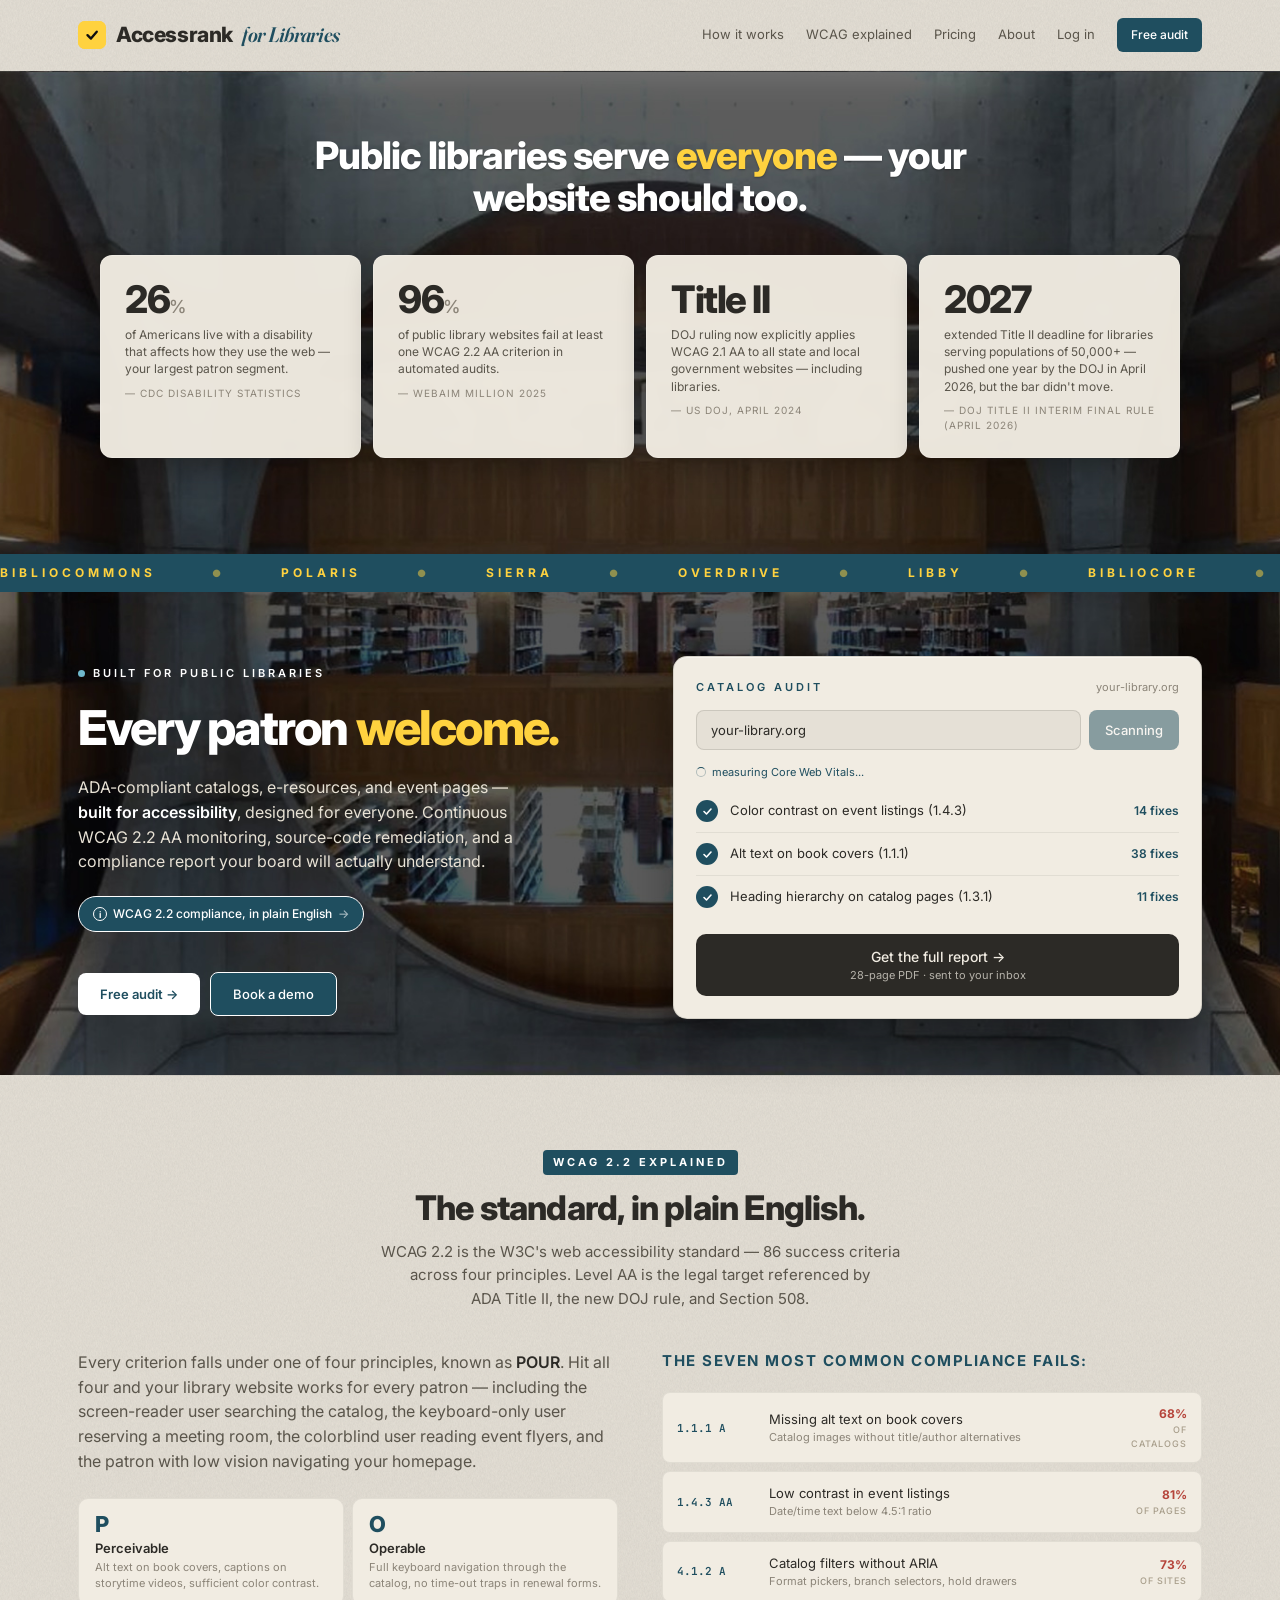
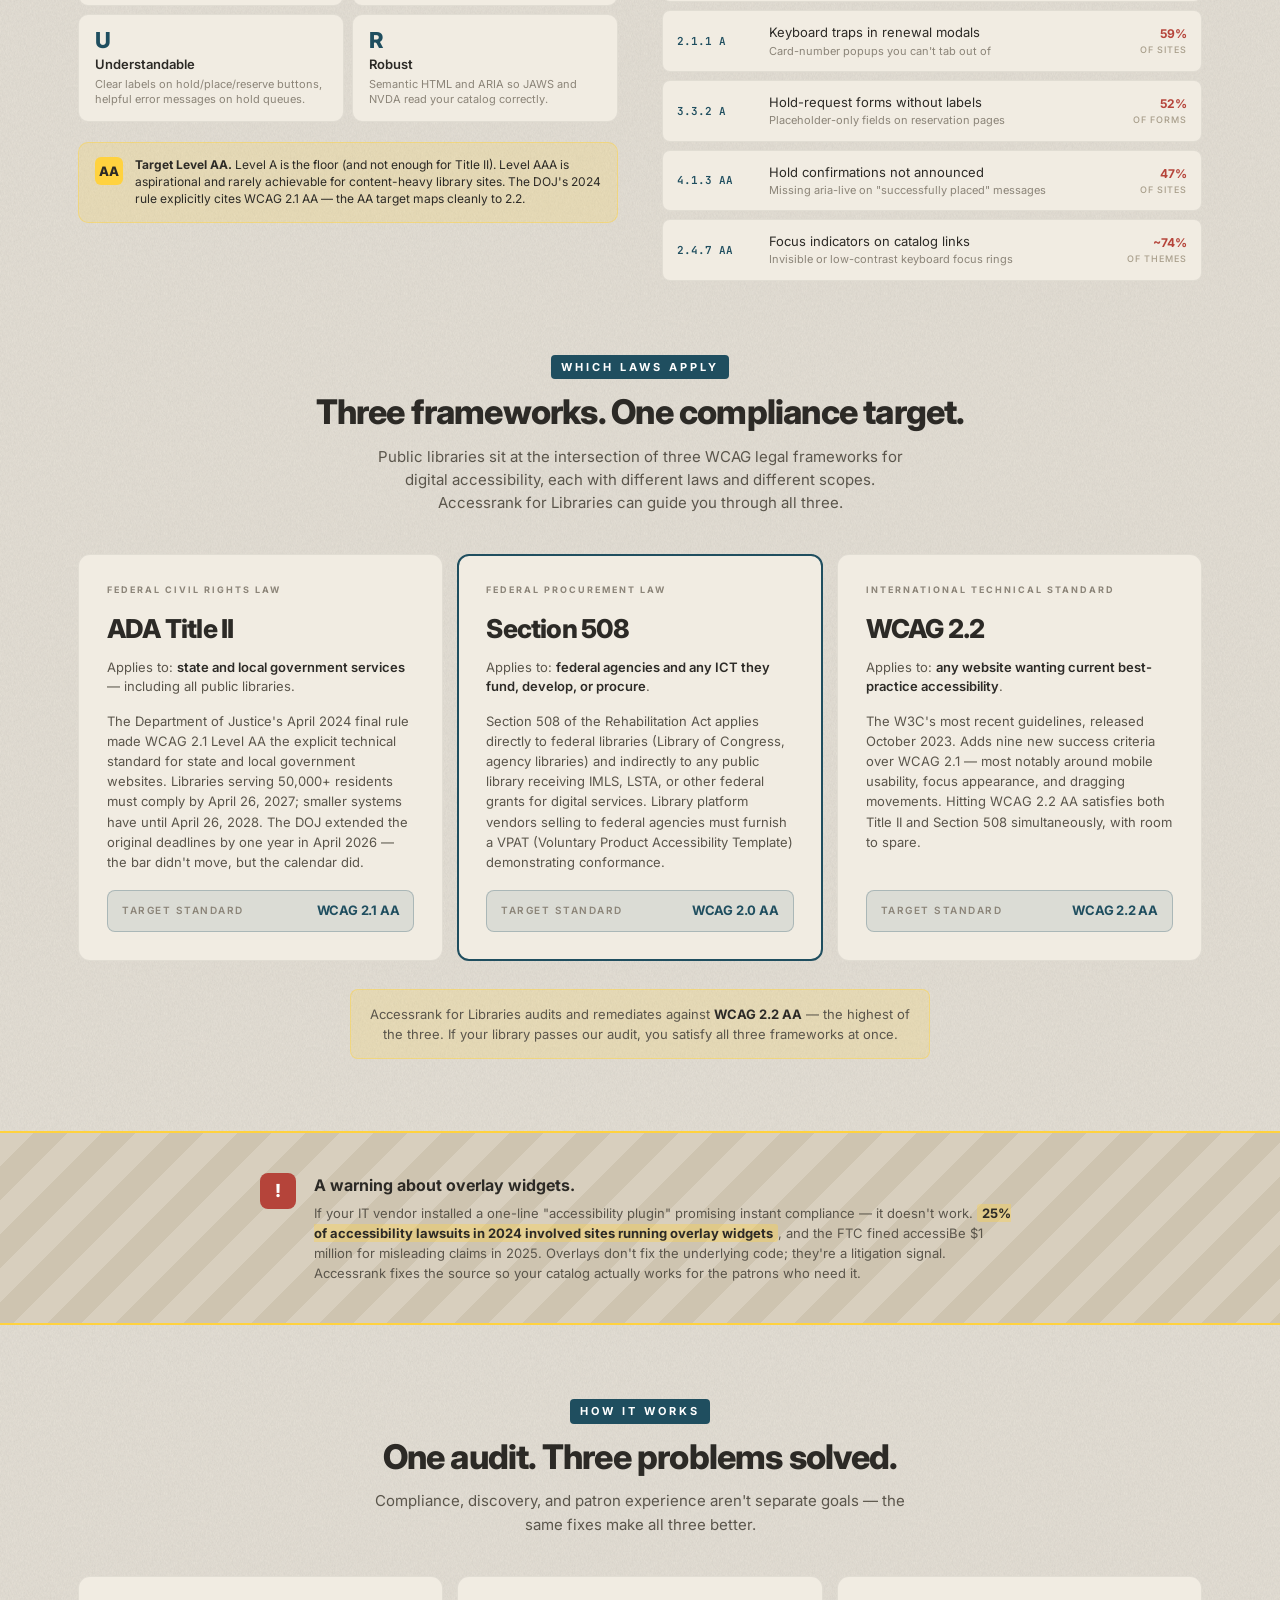
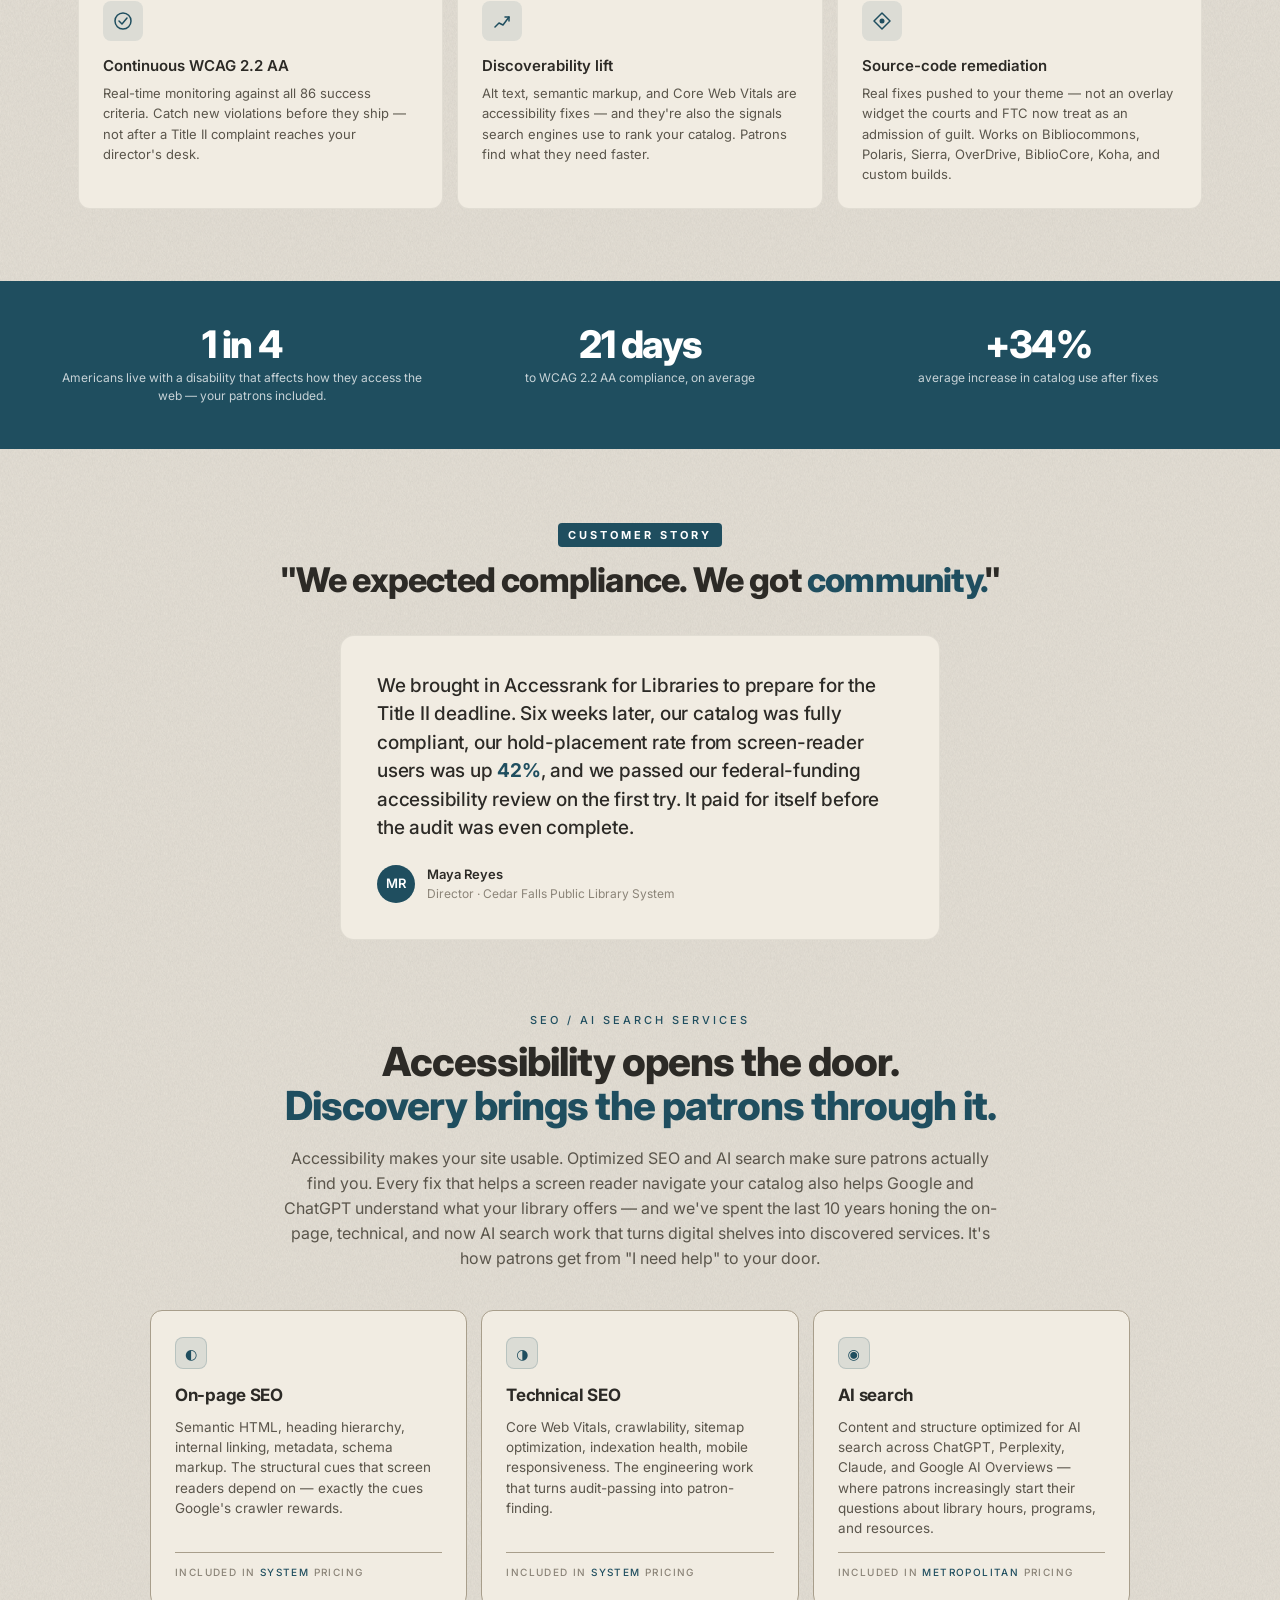
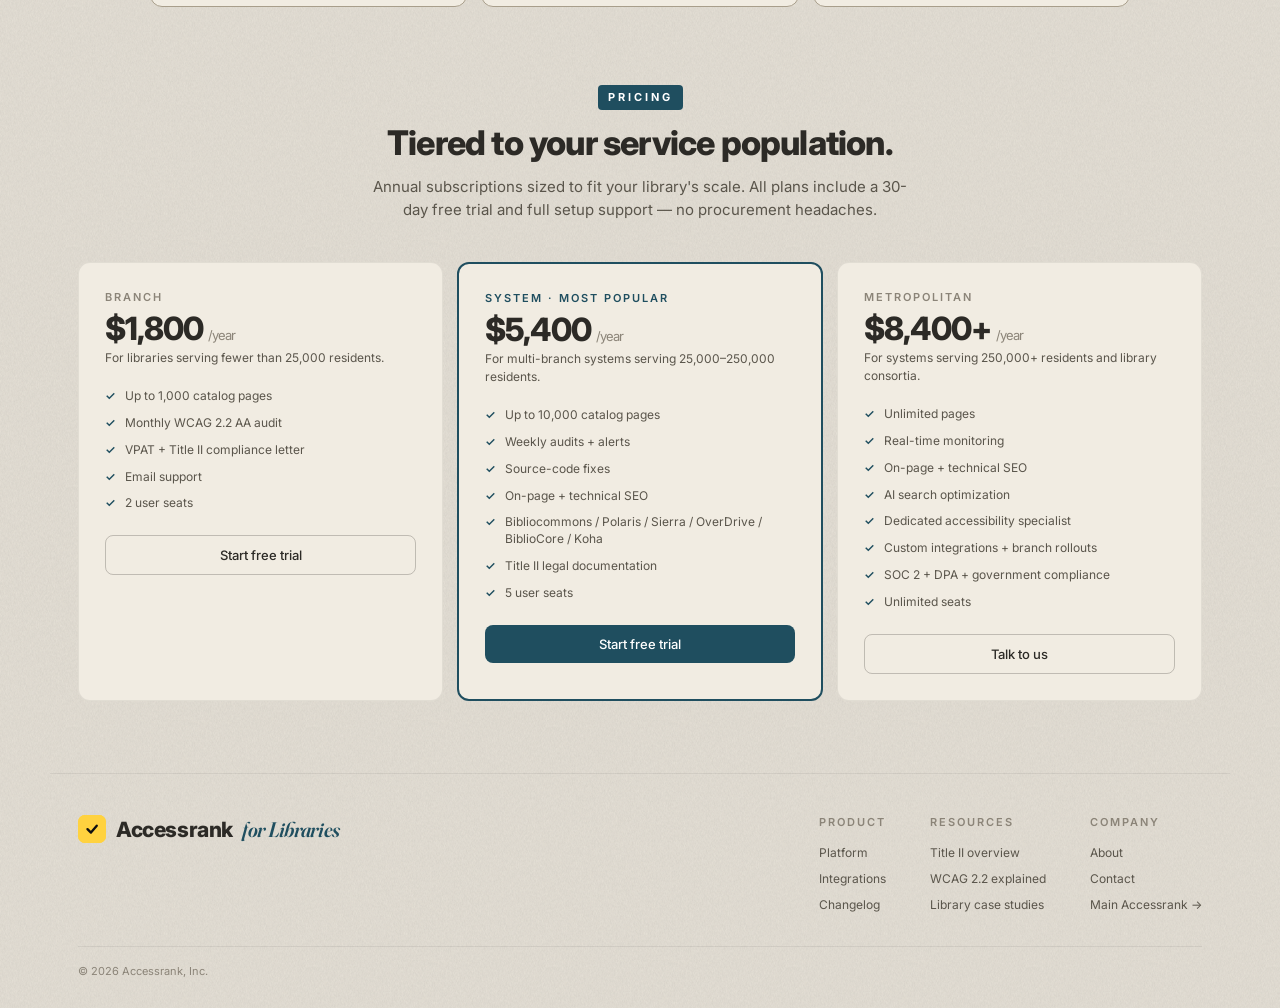
==== commit 7d7de322: "Add files via upload" ====
--- a/index.html
+++ b/index.html
@@ -3,1704 +3,148 @@
 <head>
   <meta charset="UTF-8" />
   <meta name="viewport" content="width=device-width, initial-scale=1.0" />
-  <title>Accessrank — WCAG 2.2 Accessibility Audits for DTC Ecommerce</title>
-  <meta name="description" content="Accessrank fixes WCAG 2.2 accessibility violations at the source code level — protecting DTC stores from ADA litigation and boosting SEO rankings." />
-  <meta property="og:title" content="Accessrank — Higher rank. Wider reach." />
-  <meta property="og:description" content="We make predatory lawyers look elsewhere — and give your SEO and AI rankings the boost they need for your business to thrive." />
-  <meta property="og:type" content="website" />
-
-  <!-- Fonts -->
+  <title>Accessrank for Libraries — ADA-compliant catalogs, e-resources, and event pages</title>
+  <meta name="description" content="WCAG 2.2 AA compliance for public library websites. Built for Bibliocommons, Polaris, Sierra, OverDrive, Libby, and custom catalogs. Continuous monitoring + source-code remediation." />
+
   <link rel="preconnect" href="https://fonts.googleapis.com" />
   <link rel="preconnect" href="https://fonts.gstatic.com" crossorigin />
-  <link href="https://fonts.googleapis.com/css2?family=Inter:wght@400;500;600;800&family=JetBrains+Mono:wght@600&display=swap" rel="stylesheet" />
-
-  <style>
-/* ==================================================================
-   ACCESSRANK — STYLES
-   ==================================================================
-   Sections (Cmd/Ctrl+F to jump):
-     1. DESIGN TOKENS  — colors, type, spacing variables
-     2. RESET / BASE
-     3. NAV + MOBILE MENU
-     4. HERO
-     5. AUDIT CARD (live audit widget)
-     6. MARQUEE (scrolling platform list)
-     7. RISK STRIP ("The stakes")
-     8. WCAG 2.2 EXPLAINER
-     9. OVERLAY WARNING
-    10. FEATURES ("How it works")
-    11. STATS STRIP
-    12. TESTIMONIAL
-    13. PRICING
-    14. FOOTER
-    15. RESPONSIVE
-    16. SCROLL-TRIGGERED FADE-IN
-   ================================================================== */
-
-
-/* ==================================================================
-   1. DESIGN TOKENS
-   ================================================================== */
-:root {
-  --brand:           #FFD23F;
-  --brand-soft:      rgba(255, 210, 63, 0.12);
-  --brand-border:    rgba(255, 210, 63, 0.30);
-  --warning:         #FF6B47;
-  --warning-soft:    #FF8B6E;
-  --stakes-accent:   #3B82F6;
-
-  --bg:              #0E0E10;
-  --surface:         #1A1A1D;
-  --text:            #FFFFFF;
-  --text-soft:       #D4D0C5;
-  --text-muted:      #B5B0A4;
-  --text-faint:      #9A9590;
-  --text-fainter:    #6B6760;
-  --hairline:        rgba(240, 237, 229, 0.14);
-  --hairline-strong: rgba(240, 237, 229, 0.18);
-
-  --h1-size:         48px;
-  --h2-size:         36px;
-  --body-size:       16px;
-  --caption-size:    11px;
-
-  --ease-out:        cubic-bezier(0.23, 1, 0.32, 1);
-}
-
-
-/* ==================================================================
-   2. RESET / BASE
-   ================================================================== */
-* { box-sizing: border-box; }
-
-html { scroll-behavior: smooth; }
-
-body {
-  font-family: 'Inter', system-ui, -apple-system, sans-serif;
-  background: var(--bg);
-  color: var(--text-soft);
-  margin: 0;
-  border-radius: 12px;
-  overflow-x: hidden;
-  position: relative;
-  isolation: isolate;
-}
-
-/* ──────────────────────────────────────────────────────────────────
-   ANIMATED GRADIENT BACKGROUND LAYERS
-   Two pseudo-elements layered behind all page content. Each holds
-   multiple radial-gradient "blobs" that drift slowly on independent
-   timing cycles. Six blobs total, distributed across upper and lower
-   halves, including a dark red accent that ties to the warning red
-   used elsewhere on the site.
-   Honors prefers-reduced-motion (real WCAG 2.2 concern).
-   ────────────────────────────────────────────────────────────────── */
-body::before,
-body::after {
-  content: '';
-  position: fixed;
-  inset: -10%;
-  pointer-events: none;
-  z-index: -1;
-}
-
-body::before {
-  background:
-    /* Center-left navy */
-    radial-gradient(800px circle at 30% 30%,
-      rgba(28, 50, 100, 0.55) 0%,
-      rgba(28, 50, 100, 0) 55%),
-    /* Center-right red — primary red presence */
-    radial-gradient(700px circle at 70% 65%,
-      rgba(110, 30, 35, 0.50) 0%,
-      rgba(110, 30, 35, 0) 60%),
-    /* Upper-right teal */
-    radial-gradient(600px circle at 75% 25%,
-      rgba(20, 70, 90, 0.40) 0%,
-      rgba(20, 70, 90, 0) 60%);
-  animation: blob-drift-1 18s ease-in-out infinite alternate;
-}
-
-body::after {
-  background:
-    /* Lower-center red — secondary red presence */
-    radial-gradient(750px circle at 45% 80%,
-      rgba(90, 28, 35, 0.42) 0%,
-      rgba(90, 28, 35, 0) 60%),
-    /* Lower-right eggplant */
-    radial-gradient(700px circle at 85% 90%,
-      rgba(60, 22, 70, 0.45) 0%,
-      rgba(60, 22, 70, 0) 60%),
-    /* Mid-left slate-blue */
-    radial-gradient(600px circle at 20% 55%,
-      rgba(40, 50, 90, 0.40) 0%,
-      rgba(40, 50, 90, 0) 60%);
-  animation: blob-drift-2 22s ease-in-out infinite alternate;
-}
-
-@keyframes blob-drift-1 {
-  0%   { transform: translate(-15%, -10%) scale(1);    }
-  50%  { transform: translate(20%, 12%)   scale(1.15); }
-  100% { transform: translate(-8%, 18%)   scale(0.95); }
-}
-
-@keyframes blob-drift-2 {
-  0%   { transform: translate(15%, 10%)   scale(1);    }
-  33%  { transform: translate(-22%, -8%)  scale(1.12); }
-  66%  { transform: translate(18%, 15%)   scale(0.95); }
-  100% { transform: translate(-12%, -15%) scale(1.08); }
-}
-
-@media (prefers-reduced-motion: reduce) {
-  body::before,
-  body::after { animation: none; }
-}
-
-a { text-decoration: none; }
-button { font-family: inherit; cursor: pointer; border: none; background: transparent; }
-button:focus-visible { outline: 2px solid var(--brand); outline-offset: 2px; border-radius: 4px; }
-
-
-/* ==================================================================
-   3. NAV + MOBILE MENU
-   ================================================================== */
-.nav {
-  display: flex;
-  align-items: center;
-  justify-content: space-between;
-  padding: 18px 28px;
-  border-bottom: 1px solid var(--hairline-strong);
-  max-width: 1180px;
-  margin: 0 auto;
-}
-
-.logo {
-  display: flex;
-  align-items: center;
-  gap: 8px;
-  font-weight: 800;
-  font-size: 19px;
-  letter-spacing: -0.5px;
-  color: var(--text);
-}
-
-/* ==================================================================
-   LOGO MARK ANIMATION
-   ================================================================== */
-.logo-mark {
-  width: 24px;
-  height: 24px;
-  border-radius: 6px;
-  display: inline-flex;
-  align-items: center;
-  justify-content: center;
-  position: relative;
-  overflow: hidden;
-  background: var(--brand);
-  flex-shrink: 0;
-}
-
-.logo-mark .layer {
-  position: absolute;
-  inset: 0;
-  pointer-events: none;
-  z-index: 1;
-}
-.logo-mark .layer-red {
-  background: #E0432B;
-  transform: translate(-110%, 110%);
-  animation: logoWipeRed 5s ease-in-out 1 forwards;
-}
-.logo-mark .layer-green {
-  background: #4ADE80;
-  transform: translate(110%, -110%);
-  animation: logoWipeGreen 5s ease-in-out 1 forwards;
-}
-.logo-mark .layer-yellow {
-  background: var(--brand);
-  transform: translate(-110%, 110%);
-  animation: logoWipeYellowReturn 5s ease-in-out 1 forwards;
-}
-
-.logo-mark .icon {
-  position: absolute;
-  inset: 0;
-  display: flex;
-  align-items: center;
-  justify-content: center;
-  z-index: 2;
-  pointer-events: none;
-}
-.logo-mark .icon svg {
-  width: 58%;
-  height: 58%;
-  display: block;
-}
-.logo-mark .icon-yellow { animation: logoIconYellow 5s ease-in-out 1 forwards; }
-.logo-mark .icon-red    { opacity: 0; animation: logoIconRed   5s ease-in-out 1 forwards; }
-.logo-mark .icon-green  { opacity: 0; animation: logoIconGreen 5s ease-in-out 1 forwards; transform-origin: 50% 50%; }
-
-.logo-mark .swipe {
-  position: absolute;
-  top: -50%; left: -150%;
-  width: 200%; height: 200%;
-  pointer-events: none;
-  z-index: 4;
-  filter: blur(0.5px);
-  opacity: 0;
-}
-.logo-mark .swipe-1,
-.logo-mark .swipe-3 {
-  background: linear-gradient(45deg,  transparent 45%, rgba(255,255,255,0.85) 50%, transparent 55%);
-}
-.logo-mark .swipe-2 {
-  background: linear-gradient(-45deg, transparent 45%, rgba(255,255,255,0.85) 50%, transparent 55%);
-}
-.logo-mark .swipe-1 { animation: logoSwipe1 5s ease-in-out 1 forwards; }
-.logo-mark .swipe-2 { animation: logoSwipe2 5s ease-in-out 1 forwards; }
-.logo-mark .swipe-3 { animation: logoSwipe3 5s ease-in-out 1 forwards; }
-
-@keyframes logoWipeRed {
-  0%, 13%   { transform: translate(-110%, 110%); }
-  22%, 40%  { transform: translate(0, 0); }
-  48%, 100% { transform: translate(110%, -110%); }
-}
-@keyframes logoWipeGreen {
-  0%, 38%   { transform: translate(110%, -110%); }
-  47%, 70%  { transform: translate(0, 0); }
-  77%, 100% { transform: translate(-110%, 110%); }
-}
-@keyframes logoWipeYellowReturn {
-  0%, 68%   { transform: translate(-110%, 110%); }
-  77%, 100% { transform: translate(0, 0); }
-}
-@keyframes logoIconYellow {
-  0%, 18%   { opacity: 1; }
-  22%, 72%  { opacity: 0; }
-  82%, 100% { opacity: 1; }
-}
-@keyframes logoIconRed {
-  0%, 18%   { opacity: 0; }
-  25%, 38%  { opacity: 1; }
-  44%, 100% { opacity: 0; }
-}
-@keyframes logoIconGreen {
-  0%, 43%   { opacity: 0; transform: scale(1); }
-  50%       { opacity: 1; transform: scale(1); }
-  56%       { opacity: 1; transform: scale(1); }
-  63%       { opacity: 1; transform: scale(1.42); }
-  68%       { opacity: 1; transform: scale(0.96); }
-  72%       { opacity: 1; transform: scale(1); }
-  78%, 100% { opacity: 0; transform: scale(1); }
-}
-@keyframes logoSwipe1 {
-  0%, 11%   { transform: translate(-50%, 50%);  opacity: 0; }
-  13%       { transform: translate(-50%, 50%);  opacity: 1; }
-  21%       { transform: translate(50%, -50%);  opacity: 1; }
-  23%, 100% { opacity: 0; }
-}
-@keyframes logoSwipe2 {
-  0%, 38%   { transform: translate(50%, -50%);  opacity: 0; }
-  40%       { transform: translate(50%, -50%);  opacity: 1; }
-  46%       { transform: translate(-50%, 50%);  opacity: 1; }
-  48%, 100% { opacity: 0; }
-}
-@keyframes logoSwipe3 {
-  0%, 68%   { transform: translate(-50%, 50%);  opacity: 0; }
-  70%       { transform: translate(-50%, 50%);  opacity: 1; }
-  76%       { transform: translate(50%, -50%);  opacity: 1; }
-  78%, 100% { opacity: 0; }
-}
-
-.nav-right {
-  display: flex;
-  gap: 22px;
-  align-items: center;
-  font-size: 13px;
-}
-
-.nav-right a:not(.cta-nav) {
-  color: var(--text-soft);
-  transition: color 0.15s;
-}
-
-.nav-right a:not(.cta-nav):hover { color: var(--text); }
-
-.cta-nav {
-  background: var(--brand);
-  color: var(--bg);
-  padding: 8px 14px;
-  border-radius: 6px;
-  font-weight: 500;
-  font-size: 12px;
-  transition: opacity 0.15s ease;
-}
-
-.cta-nav:hover { opacity: 0.85; }
-
-.hamburger {
-  display: none;
-  flex-direction: column;
-  gap: 4px;
-  padding: 8px;
-}
-
-.ham-line {
-  width: 22px;
-  height: 2px;
-  background: var(--text);
-  border-radius: 2px;
-  transition: transform 0.2s, opacity 0.2s;
-}
-
-.hamburger[aria-expanded="true"] .ham-line:nth-child(1) {
-  transform: translateY(6px) rotate(45deg);
-}
-.hamburger[aria-expanded="true"] .ham-line:nth-child(2) { opacity: 0; }
-.hamburger[aria-expanded="true"] .ham-line:nth-child(3) {
-  transform: translateY(-6px) rotate(-45deg);
-}
-
-.mobile-menu {
-  display: none;
-  flex-direction: column;
-  gap: 0;
-  position: absolute;
-  top: 60px;
-  left: 0;
-  right: 0;
-  background: var(--bg);
-  border-bottom: 1px solid var(--hairline-strong);
-  padding: 16px 28px;
-  z-index: 100;
-}
-
-.mobile-menu.open { display: flex; }
-
-.mobile-menu a {
-  color: var(--text-soft);
-  padding: 14px 0;
-  border-bottom: 1px solid var(--hairline);
-  font-size: 15px;
-}
-
-.mobile-menu a:last-child { border-bottom: none; }
-
-.mobile-menu .cta-mobile {
-  background: var(--brand);
-  color: var(--bg);
-  margin-top: 12px;
-  padding: 14px !important;
-  text-align: center;
-  border-radius: 8px;
-  font-weight: 600;
-}
-
-
-/* ==================================================================
-   4. HERO
-   ================================================================== */
-.hero {
-  display: grid;
-  grid-template-columns: 0.75fr 1fr;
-  gap: 18px;
-  padding: 56px 28px 36px;
-  align-items: center;
-  max-width: 1180px;
-  margin: 0 auto;
-}
-
-.eyebrow {
-  display: inline-flex;
-  align-items: center;
-  gap: 8px;
-  font-size: var(--caption-size);
-  letter-spacing: 3px;
-  color: var(--brand);
-  font-weight: 500;
-  margin-bottom: 22px;
-}
-
-.pulse-dot {
-  width: 7px;
-  height: 7px;
-  border-radius: 50%;
-  background: var(--brand);
-  animation: pulse 2s ease-in-out infinite;
-}
-
-@keyframes pulse {
-  0%, 100% { opacity: 1; }
-  50%      { opacity: 0.3; }
-}
-
-.hero h1 {
-  font-size: var(--h1-size);
-  line-height: 1.02;
-  letter-spacing: -2px;
-  font-weight: 800;
-  margin: 0 0 22px;
-  color: var(--text);
-}
-
-.hero h1 .accent { color: var(--brand); }
-
-.sub {
-  font-size: var(--body-size);
-  line-height: 1.55;
-  color: var(--text-soft);
-  max-width: 440px;
-  margin: 0 0 22px;
-}
-
-.sub .highlight {
-  color: var(--text);
-  font-weight: 500;
-}
-
-.wcag-link {
-  display: inline-flex;
-  align-items: center;
-  gap: 6px;
-  padding: 8px 14px;
-  background: var(--brand-soft);
-  color: #FFFFFF;
-  border: 1px solid var(--brand-border);
-  border-radius: 100px;
-  font-size: 12px;
-  font-weight: 500;
-  margin-bottom: 24px;
-  transition: background 0.2s;
-}
-
-.wcag-link:hover { background: rgba(255, 210, 63, 0.18); }
-
-.info-circle {
-  width: 14px;
-  height: 14px;
-  border-radius: 50%;
-  border: 1.5px solid var(--brand);
-  display: inline-flex;
-  align-items: center;
-  justify-content: center;
-  font-size: 9px;
-  font-weight: 700;
-  line-height: 1;
-}
-
-.cta-row {
-  display: flex;
-  gap: 10px;
-  align-items: center;
-}
-
-.btn-primary {
-  background: var(--brand);
-  color: var(--bg);
-  padding: 13px 22px;
-  border-radius: 8px;
-  font-weight: 500;
-  font-size: 13px;
-  transition: opacity 0.15s ease;
-}
-
-.btn-primary:hover { opacity: 0.85; }
-
-.btn-secondary {
-  background: transparent;
-  color: var(--text);
-  padding: 13px 22px;
-  border-radius: 8px;
-  font-weight: 500;
-  font-size: 13px;
-  border: 1px solid rgba(255, 255, 255, 0.25);
-  transition: background 0.15s ease, border-color 0.15s ease;
-}
-
-.btn-secondary:hover {
-  background: rgba(255, 255, 255, 0.06);
-  border-color: rgba(255, 255, 255, 0.4);
-}
-
-
-/* ==================================================================
-   5. AUDIT CARD
-   ================================================================== */
-.audit-card {
-  background: var(--surface);
-  border-radius: 14px;
-  padding: 22px;
-  border: 1px solid var(--hairline-strong);
-}
-
-.audit-head {
-  display: flex;
-  justify-content: space-between;
-  align-items: center;
-  margin-bottom: 14px;
-}
-
-.audit-title {
-  font-size: 11px;
-  letter-spacing: 3px;
-  color: var(--brand);
-  font-weight: 500;
-}
-
-.audit-meta {
-  font-size: 11px;
-  color: var(--text-faint);
-}
-
-.url-form {
-  display: flex;
-  gap: 8px;
-  margin-bottom: 14px;
-}
-
-.url-input {
-  flex: 1;
-  background: var(--bg);
-  border: 1px solid rgba(240, 237, 229, 0.15);
-  color: var(--text);
-  padding: 11px 14px;
-  border-radius: 8px;
-  font-size: 13px;
-  font-family: inherit;
-  outline: none;
-  transition: border-color 0.15s;
-}
-
-.url-input::placeholder { color: var(--text-fainter); }
-.url-input:focus { border-color: var(--brand); }
-
-.scan-btn {
-  background: var(--brand);
-  color: var(--bg);
-  padding: 11px 16px;
-  border-radius: 8px;
-  font-weight: 500;
-  font-size: 13px;
-  white-space: nowrap;
-  transition: opacity 0.15s;
-}
-
-.scan-btn:hover { opacity: 0.85; }
-.scan-btn:disabled { opacity: 0.5; cursor: not-allowed; }
-
-.scan-status {
-  font-size: 11px;
-  color: var(--text-faint);
-  margin-bottom: 10px;
-  min-height: 14px;
-  display: flex;
-  align-items: center;
-  gap: 6px;
-}
-
-.scan-status.active { color: var(--brand); }
-
-.scan-spinner {
-  width: 10px;
-  height: 10px;
-  border: 1.5px solid rgba(255, 210, 63, 0.3);
-  border-top-color: var(--brand);
-  border-radius: 50%;
-  animation: spin 0.7s linear infinite;
-}
-
-@keyframes spin { to { transform: rotate(360deg); } }
-
-.audit-rows {
-  display: flex;
-  flex-direction: column;
-}
-
-.audit-row {
-  display: flex;
-  align-items: center;
-  gap: 12px;
-  padding: 10px 0;
-  border-bottom: 1px solid var(--hairline);
-  font-size: 13px;
-  opacity: 0;
-  transform: translateY(6px);
-  transition: opacity 0.4s var(--ease-out), transform 0.4s var(--ease-out);
-}
-
-.audit-row.visible {
-  opacity: 1;
-  transform: translateY(0);
-}
-
-.audit-row:last-child { border-bottom: none; }
-
-.check-circle {
-  width: 22px;
-  height: 22px;
-  border-radius: 50%;
-  background: var(--brand);
-  display: inline-flex;
-  align-items: center;
-  justify-content: center;
-  flex-shrink: 0;
-}
-
-.row-label { color: var(--text); flex: 1; }
-.row-meta  { color: var(--brand); font-size: 12px; font-weight: 500; }
-
-.empty-state {
-  padding: 24px 12px;
-  text-align: center;
-  color: var(--text-faint);
-  font-size: 13px;
-}
-
-.report-cta {
-  margin-top: 16px;
-  padding: 14px;
-  background: transparent;
-  color: var(--text);
-  border: 1px solid var(--text);
-  border-radius: 10px;
-  text-align: center;
-  font-weight: 500;
-  font-size: 14px;
-  width: 100%;
-  font-family: inherit;
-  transition: background 0.18s ease, color 0.18s ease, border-color 0.18s ease;
-}
-
-.report-cta:hover,
-.report-cta:focus-visible {
-  background: var(--brand);
-  color: var(--bg);
-  border-color: var(--brand);
-}
-
-/* On hover, the sub-text inverts back to dark-on-yellow */
-.report-cta:hover .report-cta-sub,
-.report-cta:focus-visible .report-cta-sub {
-  color: rgba(14, 14, 16, 0.7);
-}
-
-.report-cta-sub {
-  display: block;
-  font-size: 11px;
-  color: rgba(255, 255, 255, 0.7);
-  margin-top: 3px;
-  font-weight: 400;
-}
-
-.check-anim {
-  stroke-dasharray: 16;
-  stroke-dashoffset: 16;
-  animation: drawCheck 0.6s var(--ease-out) forwards;
-}
-
-@keyframes drawCheck {
-  0%       { stroke-dashoffset: 16; }
-  60%, 100% { stroke-dashoffset: 0; }
-}
-
-
-/* ==================================================================
-   6. MARQUEE
-   ================================================================== */
-.marquee {
-  background: linear-gradient(90deg, #3B82F6 0%, #1E3A8A 100%);
-  color: #FFFFFF;
-  padding: 10px 0;
-  overflow: hidden;
-  border-top: 1px solid rgba(255, 255, 255, 0.08);
-  border-bottom: 1px solid rgba(255, 255, 255, 0.08);
-}
-
-.marquee-track {
-  display: flex;
-  gap: 56px;
-  animation: marquee-scroll 28s linear infinite;
-  white-space: nowrap;
-  width: max-content;
-}
-
-.marquee-track .item {
-  font-size: 12px;
-  font-weight: 700;
-  letter-spacing: 4px;
-  display: inline-flex;
-  align-items: center;
-  gap: 56px;
-}
-
-.marquee-track .sep {
-  color: rgba(255, 255, 255, 0.45);
-  opacity: 0.4;
-  font-size: 12px;
-}
-
-@keyframes marquee-scroll {
-  from { transform: translateX(0); }
-  to   { transform: translateX(-50%); }
-}
-
-
-/* ==================================================================
-   7. RISK STRIP
-   ================================================================== */
-.risk-strip {
-  padding: 40px 28px 56px;
-  border-bottom: 1px solid rgba(240, 237, 229, 0.06);
-  max-width: 1180px;
-  margin: 0 auto;
-}
-
-.risk-eyebrow {
-  font-size: 11px;
-  letter-spacing: 3px;
-  color: var(--brand);
-  font-weight: 500;
-  margin-bottom: 12px;
-  text-align: center;
-}
-
-.risk-title {
-  font-size: 40px;
-  line-height: 1.1;
-  letter-spacing: -1px;
-  font-weight: 800;
-  margin: 0 auto 36px;
-  color: var(--text);
-  text-align: center;
-  max-width: 760px;
-}
-
-.risk-title .red { color: var(--stakes-accent); }
-
-.risk-grid {
-  display: grid;
-  grid-template-columns: repeat(4, 1fr);
-  gap: 12px;
-  max-width: 920px;
-  margin: 0 auto;
-}
-
-.risk-card {
-  padding: 22px;
-  background: var(--surface);
-  border-radius: 12px;
-  border: 1px solid var(--hairline);
-}
-
-.risk-num {
-  font-size: 38px;
-  font-weight: 800;
-  letter-spacing: -1.5px;
-  color: var(--text);
-  line-height: 1;
-  margin-bottom: 8px;
-}
-
-.risk-num .small {
-  font-size: 18px;
-  color: var(--text-faint);
-  font-weight: 500;
-}
-
-.risk-label {
-  font-size: 12px;
-  color: var(--text-soft);
-  line-height: 1.45;
-  margin-bottom: 8px;
-}
-
-.risk-source {
-  font-size: 10px;
-  color: var(--text-fainter);
-  letter-spacing: 1px;
-  text-transform: uppercase;
-}
-
-
-/* ==================================================================
-   7b. SEO / AI SEARCH SECTION
-   ================================================================== */
-.seo-strip {
-  padding: 36px 28px 72px;
-  max-width: 1180px;
-  margin: 0 auto;
-}
-
-.seo-eyebrow {
-  font-size: 11px;
-  letter-spacing: 3px;
-  color: var(--brand);
-  font-weight: 500;
-  margin-bottom: 12px;
-  text-align: center;
-  text-transform: uppercase;
-}
-
-.seo-title {
-  font-size: 38px;
-  line-height: 1.1;
-  letter-spacing: -1px;
-  font-weight: 800;
-  margin: 0 auto 18px;
-  color: var(--text);
-  text-align: center;
-  max-width: 720px;
-}
-
-.seo-title .accent { color: var(--brand); }
-
-.seo-sub {
-  font-size: 16px;
-  line-height: 1.55;
-  color: var(--text-soft);
-  text-align: center;
-  max-width: 680px;
-  margin: 0 auto 40px;
-}
-
-.seo-grid {
-  display: grid;
-  grid-template-columns: repeat(3, 1fr);
-  gap: 14px;
-  max-width: 980px;
-  margin: 0 auto 28px;
-}
-
-.seo-card {
-  padding: 26px 24px;
-  background: var(--surface);
-  border-radius: 12px;
-  border: 1px solid var(--hairline);
-  display: flex;
-  flex-direction: column;
-}
-
-.seo-card-icon {
-  width: 32px;
-  height: 32px;
-  border-radius: 8px;
-  background: rgba(255, 210, 63, 0.10);
-  border: 1px solid rgba(255, 210, 63, 0.22);
-  display: flex;
-  align-items: center;
-  justify-content: center;
-  color: var(--brand);
-  font-size: 14px;
-  font-weight: 700;
-  margin-bottom: 14px;
-}
-
-.seo-card-title {
-  font-size: 17px;
-  font-weight: 700;
-  color: var(--text);
-  margin: 0 0 8px;
-  letter-spacing: -0.3px;
-}
-
-.seo-card-body {
-  font-size: 13.5px;
-  line-height: 1.5;
-  color: var(--text-soft);
-  margin: 0 0 14px;
-  flex: 1;
-}
-
-.seo-card-tier {
-  font-size: 10px;
-  letter-spacing: 1.4px;
-  text-transform: uppercase;
-  color: var(--text-fainter);
-  font-weight: 500;
-  padding-top: 12px;
-  border-top: 1px solid var(--hairline);
-}
-
-.seo-card-tier .tier-label { color: var(--brand); }
-
-.seo-closer {
-  text-align: center;
-  font-weight: 700;
-  font-size: 36px;
-  letter-spacing: -0.8px;
-  line-height: 1.2;
-  color: var(--text);
-  max-width: 760px;
-  margin: 0 auto;
-}
-
-.seo-closer .white { color: #FFFFFF; }
-.seo-closer .blue  { color: var(--stakes-accent); }
-
-.seo-closer .accent { color: var(--brand); font-style: italic; }
-
-@media (max-width: 768px) {
-  .seo-grid { grid-template-columns: 1fr; }
-  .seo-title { font-size: 30px; }
-  .seo-strip { padding: 48px 20px 56px; }
-}
-
-
-/* ==================================================================
-   8. WCAG 2.2 EXPLAINER
-   ================================================================== */
-.wcag-section {
-  padding: 64px 28px 36px;
-  max-width: 1180px;
-  margin: 0 auto;
-}
-
-.section-eyebrow {
-  font-size: 11px;
-  letter-spacing: 3px;
-  color: var(--brand);
-  font-weight: 500;
-  margin-bottom: 12px;
-  text-align: center;
-}
-
-h2 {
-  font-size: var(--h2-size);
-  line-height: 1.1;
-  letter-spacing: -1px;
-  font-weight: 800;
-  margin: 0 0 14px;
-  color: var(--text);
-}
-
-.section-h2-center { text-align: center; }
-
-.section-sub {
-  font-size: 15px;
-  color: var(--text-soft);
-  text-align: center;
-  max-width: 480px;
-  margin: 0 auto 36px;
-  line-height: 1.55;
-}
-
-.wcag-grid {
-  display: grid;
-  grid-template-columns: 1fr 1fr;
-  gap: 40px;
-  align-items: start;
-}
-
-.wcag-section h2.section-h2-center {
-  text-align: center;
-  margin-bottom: 14px;
-}
-
-.wcag-lede {
-  font-size: 16px;
-  line-height: 1.55;
-  color: var(--text-soft);
-  margin: 0 0 24px;
-}
-
-.wcag-lede strong {
-  color: var(--text);
-  font-weight: 600;
-}
-
-.pour {
-  display: grid;
-  grid-template-columns: repeat(2, 1fr);
-  gap: 8px;
-  margin-bottom: 20px;
-}
-
-.pour-item {
-  padding: 12px 14px;
-  background: var(--surface);
-  border-radius: 8px;
-  border: 1px solid var(--hairline);
-}
-
-.pour-letter {
-  font-size: 22px;
-  font-weight: 800;
-  color: var(--brand);
-  letter-spacing: -1px;
-  line-height: 1;
-  margin-bottom: 4px;
-}
-
-.pour-name {
-  font-size: 13px;
-  font-weight: 500;
-  color: var(--text);
-  margin-bottom: 2px;
-}
-
-.pour-desc {
-  font-size: 11px;
-  color: var(--text-faint);
-  line-height: 1.4;
-}
-
-.wcag-meta-row {
-  display: flex;
-  gap: 10px;
-  padding: 14px 16px;
-  background: rgba(255, 210, 63, 0.08);
-  border: 1px solid rgba(255, 210, 63, 0.20);
-  border-radius: 10px;
-}
-
-.icon-box {
-  width: 28px;
-  height: 28px;
-  background: var(--brand);
-  color: var(--bg);
-  border-radius: 6px;
-  display: flex;
-  align-items: center;
-  justify-content: center;
-  font-weight: 800;
-  font-size: 13px;
-  flex-shrink: 0;
-}
-
-.wcag-meta-text {
-  font-size: 12px;
-  color: var(--text);
-  line-height: 1.4;
-}
-
-.wcag-meta-text strong { color: var(--brand); }
-
-.criteria-list {
-  display: flex;
-  flex-direction: column;
-  gap: 8px;
-}
-
-.criteria-head {
-  font-size: 15px;
-  letter-spacing: 1.5px;
-  color: var(--stakes-accent);
-  font-weight: 700;
-  margin-bottom: 20px;
-}
-
-.criteria-row {
-  display: grid;
-  grid-template-columns: 80px 1fr 60px;
-  gap: 12px;
-  padding: 12px 14px;
-  background: var(--surface);
-  border-radius: 8px;
-  border: 1px solid rgba(240, 237, 229, 0.06);
-  align-items: center;
-}
-
-.criteria-id {
-  font-family: 'JetBrains Mono', ui-monospace, monospace;
-  font-size: 11px;
-  color: var(--brand);
-  font-weight: 600;
-}
-
-.criteria-body {
-  font-size: 13px;
-  color: var(--text);
-  line-height: 1.4;
-}
-
-.criteria-body .desc {
-  display: block;
-  font-size: 11px;
-  color: var(--text-faint);
-  margin-top: 2px;
-  font-weight: 400;
-}
-
-.criteria-freq {
-  font-size: 12px;
-  color: var(--warning);
-  font-weight: 600;
-  text-align: right;
-}
-
-.criteria-freq .small {
-  font-size: 9px;
-  color: var(--text-fainter);
-  display: block;
-  letter-spacing: 1px;
-  text-transform: uppercase;
-  font-weight: 500;
-}
-
-
-/* ==================================================================
-   9. OVERLAY WARNING
-   ================================================================== */
-.overlay-warning {
-  padding: 40px 28px;
-  background:
-    repeating-linear-gradient(
-      135deg,
-      #1F1A12 0 24px,
-      #2B2316 24px 48px
-    );
-  border-top: 2px solid var(--brand);
-  border-bottom: 2px solid var(--brand);
-}
-
-.overlay-card {
-  max-width: 720px;
-  margin: 0 auto;
-  display: flex;
-  gap: 18px;
-  align-items: flex-start;
-}
-
-.overlay-icon {
-  width: 36px;
-  height: 36px;
-  background: var(--brand);
-  color: var(--bg);
-  border-radius: 8px;
-  display: flex;
-  align-items: center;
-  justify-content: center;
-  font-weight: 800;
-  font-size: 18px;
-  flex-shrink: 0;
-}
-
-.overlay-content h3 {
-  font-size: 16px;
-  font-weight: 700;
-  color: var(--brand);
-  margin: 0 0 6px;
-}
-
-.overlay-content p {
-  font-size: 13px;
-  color: #E8DCC4;
-  line-height: 1.55;
-  margin: 0;
-}
-
-.overlay-content p strong {
-  color: #FFFFFF;
-  font-weight: 700;
-  background: rgba(255, 210, 63, 0.15);
-  padding: 1px 5px;
-  border-radius: 3px;
-}
-
-
-/* ==================================================================
-   10. FEATURES
-   ================================================================== */
-.features {
-  padding: 72px 28px;
-  max-width: 1180px;
-  margin: 0 auto;
-}
-
-.feature-grid {
-  display: grid;
-  grid-template-columns: repeat(3, 1fr);
-  gap: 14px;
-}
-
-.feature-card {
-  background: var(--surface);
-  border-radius: 12px;
-  padding: 24px;
-  border: 1px solid var(--hairline);
-}
-
-.feature-icon {
-  width: 36px;
-  height: 36px;
-  border-radius: 8px;
-  background: var(--brand-soft);
-  display: flex;
-  align-items: center;
-  justify-content: center;
-  margin-bottom: 14px;
-}
-
-.feature-title {
-  font-size: 15px;
-  font-weight: 500;
-  color: var(--text);
-  margin: 0 0 6px;
-}
-
-.feature-desc {
-  font-size: 13px;
-  color: var(--text-muted);
-  line-height: 1.5;
-  margin: 0;
-}
-
-
-/* ==================================================================
-   11. STATS STRIP
-   ================================================================== */
-.stats-strip {
-  padding: 44px 28px;
-  background: var(--surface);
-  border-top: 1px solid var(--hairline);
-  border-bottom: 1px solid var(--hairline);
-}
-
-.stats-strip-inner {
-  max-width: 1180px;
-  margin: 0 auto;
-  display: grid;
-  grid-template-columns: repeat(3, 1fr);
-  gap: 14px;
-}
-
-.stat { text-align: center; }
-
-.stat-num {
-  font-size: 36px;
-  font-weight: 800;
-  letter-spacing: -1.5px;
-  color: var(--brand);
-  line-height: 1;
-  margin-bottom: 6px;
-}
-
-.stat-label {
-  font-size: 12px;
-  color: var(--text-soft);
-}
-
-
-/* ==================================================================
-   12. TESTIMONIAL
-   ================================================================== */
-.testimonial {
-  padding: 56px 28px 28px;
-  max-width: 1180px;
-  margin: 0 auto;
-}
-
-.accent-yellow { color: var(--brand); }
-.accent-blue { color: var(--stakes-accent); }
-
-.quote-card {
-  background: var(--surface);
-  border-radius: 14px;
-  padding: 32px;
-  border: 1px solid var(--hairline);
-  max-width: 540px;
-  margin: 28px auto 0;
-}
-
-.quote-text {
-  font-size: 19px;
-  line-height: 1.45;
-  color: var(--text);
-  font-weight: 500;
-  letter-spacing: -0.3px;
-  margin: 0 0 18px;
-}
-
-.quote-text .y { color: var(--brand); }
-
-.quote-attr {
-  display: flex;
-  align-items: center;
-  gap: 12px;
-}
-
-.avatar {
-  width: 36px;
-  height: 36px;
-  border-radius: 50%;
-  background: var(--brand);
-  color: var(--bg);
-  display: flex;
-  align-items: center;
-  justify-content: center;
-  font-weight: 500;
-  font-size: 13px;
-}
-
-.quote-name {
-  font-size: 13px;
-  color: var(--text);
-  font-weight: 500;
-}
-
-.quote-role {
-  font-size: 12px;
-  color: var(--text-faint);
-}
-
-
-/* ==================================================================
-   13. PRICING
-   ================================================================== */
-.pricing {
-  padding: 28px 28px 56px;
-  max-width: 1180px;
-  margin: 0 auto;
-}
-
-.pricing-grid {
-  display: grid;
-  grid-template-columns: repeat(4, 1fr);
-  gap: 10px;
-}
-
-/* Tablet — 4 cards become 2x2 (4 across is too cramped under ~960px) */
-@media (max-width: 960px) {
-  .pricing-grid { grid-template-columns: repeat(2, 1fr); }
-}
-
-.price-card {
-  background: var(--surface);
-  border-radius: 12px;
-  padding: 20px;
-  border: 1px solid var(--hairline);
-}
-
-.price-card.featured {
-  border: 2px solid var(--brand);
-}
-
-.price-tier {
-  font-size: 12px;
-  letter-spacing: 2px;
-  color: var(--text-faint);
-  font-weight: 500;
-  margin-bottom: 8px;
-}
-
-.price-tier.featured-tier { color: var(--brand); }
-
-.price-amount {
-  font-size: 30px;
-  font-weight: 800;
-  color: var(--text);
-  letter-spacing: -1px;
-  line-height: 1;
-  margin-bottom: 4px;
-}
-
-.price-amount .per {
-  font-size: 13px;
-  color: var(--text-faint);
-  font-weight: 400;
-  margin-left: 5px;
-}
-
-.price-desc {
-  font-size: 12px;
-  color: var(--text-muted);
-  margin-bottom: 16px;
-  line-height: 1.5;
-}
-
-.price-features {
-  list-style: none;
-  padding: 0;
-  margin: 0 0 16px;
-}
-
-.price-features li {
-  font-size: 12px;
-  color: var(--text-soft);
-  padding: 5px 0 5px 18px;
-  position: relative;
-  line-height: 1.4;
-}
-
-.price-features li::before {
-  content: '✓';
-  position: absolute;
-  left: 0;
-  color: var(--brand);
-  font-weight: 500;
-}
-
-.price-cta {
-  background: transparent;
-  color: var(--text);
-  padding: 11px;
-  border-radius: 8px;
-  font-weight: 500;
-  font-size: 13px;
-  border: 1px solid rgba(255, 255, 255, 0.25);
-  width: 100%;
-  font-family: inherit;
-  transition: background 0.15s ease;
-}
-
-.price-cta:hover { background: rgba(255, 255, 255, 0.06); }
-
-.price-cta.featured-cta {
-  background: var(--brand);
-  color: var(--bg);
-  border: none;
-}
-
-.price-cta.featured-cta:hover {
-  background: var(--brand);
-  opacity: 0.85;
-}
-
-
-/* ==================================================================
-   14. FOOTER
-   ================================================================== */
-.footer {
-  padding: 32px 28px 24px;
-  border-top: 1px solid #4A4A4D;
-  max-width: 1180px;
-  margin: 0 auto;
-}
-
-.footer-top {
-  display: flex;
-  justify-content: space-between;
-  align-items: flex-start;
-  margin-bottom: 24px;
-}
-
-.footer-cols {
-  display: flex;
-  gap: 40px;
-  font-size: 12px;
-}
-
-.footer-col h4 {
-  font-size: 11px;
-  letter-spacing: 2px;
-  color: var(--text-faint);
-  font-weight: 500;
-  margin: 0 0 10px;
-}
-
-.footer-col a {
-  display: block;
-  color: var(--text-soft);
-  padding: 4px 0;
-  transition: color 0.15s ease;
-}
-
-.footer-col a:hover { color: var(--text); }
-
-.footer-bottom {
-  display: flex;
-  justify-content: space-between;
-  align-items: center;
-  margin: 0 -28px;
-  padding: 16px 28px 0;
-  border-top: 1px solid #4A4A4D;
-  font-size: 11px;
-  color: var(--text-faint);
-}
-
-
-/* ==================================================================
-   15. RESPONSIVE
-   ================================================================== */
-@media (max-width: 900px) {
-  .hero { grid-template-columns: 1fr; gap: 28px; padding: 36px 20px 24px; }
-  .hero h1 { font-size: 36px; letter-spacing: -1.5px; }
-
-  .nav-right { display: none; }
-  .hamburger { display: flex; }
-  .nav { position: relative; }
-
-  .risk-grid { grid-template-columns: repeat(2, 1fr); }
-  .risk-title { font-size: 26px; }
-
-  .wcag-grid { grid-template-columns: 1fr; gap: 28px; }
-  .feature-grid { grid-template-columns: 1fr; }
-  .pricing-grid { grid-template-columns: 1fr; }
-
-  .stats-strip { padding: 32px 20px; }
-  .stats-strip-inner { grid-template-columns: 1fr; gap: 24px; }
-
-  .footer-top { flex-direction: column; gap: 24px; }
-  .footer-cols { flex-wrap: wrap; gap: 28px; }
-  .footer-bottom { flex-direction: column; gap: 8px; align-items: flex-start; }
-
-  h2 { font-size: 26px; }
-
-  .features, .pricing, .wcag-section, .testimonial { padding: 40px 20px; }
-  .risk-strip, .marquee { padding-left: 20px; padding-right: 20px; }
-  .marquee { padding: 10px 0; }
-}
-
-
-/* ==================================================================
-   16. SCROLL-TRIGGERED FADE-IN
-   ================================================================== */
-body.animations-ready [data-animate] {
-  opacity: 0;
-  transform: translateY(18px);
-  transition: opacity 0.5s var(--ease-out), transform 0.5s var(--ease-out);
-}
-
-body.animations-ready [data-animate].in-view {
-  opacity: 1;
-  transform: translateY(0);
-}
-
-@media (prefers-reduced-motion: reduce) {
-  body.animations-ready [data-animate] {
-    opacity: 1;
-    transform: none;
-    transition: none;
-  }
-}
-
-/* Scroll reveal (section-level) */
-.reveal {
-  opacity: 0;
-  transform: translateY(28px);
-  transition: opacity 0.6s cubic-bezier(0.22, 1, 0.36, 1),
-              transform 0.6s cubic-bezier(0.22, 1, 0.36, 1);
-}
-.reveal.in-view {
-  opacity: 1;
-  transform: none;
-}
-  </style>
+  <link href="https://fonts.googleapis.com/css2?family=Fraunces:ital,opsz,wght@1,9..144,500;1,9..144,600;1,9..144,700&family=Inter:wght@400;500;600;700;800&family=JetBrains+Mono:wght@500;600&display=swap" rel="stylesheet" />
+
+  <link rel="stylesheet" href="styles.css" />
 </head>
 <body>
 
   <!-- ============================================================== -->
-  <!-- NAV                                                              -->
-  <!-- ============================================================== -->
-  <nav class="nav">
-    <div class="logo">
+  <!-- 1. NAV                                                          -->
+  <!-- ============================================================== -->
+  <nav class="nav" aria-label="Primary">
+    <a href="#" class="logo">
       <span class="logo-mark" aria-hidden="true">
-        <span class="layer layer-red" aria-hidden="true"></span>
-        <span class="layer layer-green" aria-hidden="true"></span>
-        <span class="layer layer-yellow" aria-hidden="true"></span>
-        <span class="icon icon-yellow" aria-hidden="true">
+        <span class="layer layer-red"></span>
+        <span class="layer layer-green"></span>
+        <span class="layer layer-yellow"></span>
+        <span class="icon icon-yellow">
           <svg viewBox="0 0 14 14"><path d="M3 7 L6 10 L11 4" fill="none" stroke="#0E0E10" stroke-width="2" stroke-linecap="round" stroke-linejoin="round"/></svg>
         </span>
-        <span class="icon icon-red" aria-hidden="true">
+        <span class="icon icon-red">
           <svg viewBox="0 0 14 14"><path d="M5.4 3 L8.6 3 L7.8 9 L6.2 9 Z" fill="#FFFFFF"/><circle cx="7" cy="11.4" r="1.6" fill="#FFFFFF"/></svg>
         </span>
-        <span class="icon icon-green" aria-hidden="true">
+        <span class="icon icon-green">
           <svg viewBox="0 0 14 14"><path d="M3 7 L6 10 L11 4" fill="none" stroke="#0E0E10" stroke-width="2" stroke-linecap="round" stroke-linejoin="round"/></svg>
         </span>
-        <span class="swipe swipe-1" aria-hidden="true"></span>
-        <span class="swipe swipe-2" aria-hidden="true"></span>
-        <span class="swipe swipe-3" aria-hidden="true"></span>
+        <span class="swipe swipe-1"></span>
+        <span class="swipe swipe-2"></span>
+        <span class="swipe swipe-3"></span>
       </span>
-      Accessrank
-    </div>
+      Accessrank <span class="logo-suffix">for Libraries</span>
+    </a>
     <div class="nav-right">
-      <a href="#product">Product</a>
+      <a href="#how-it-works">How it works</a>
       <a href="#wcag">WCAG explained</a>
       <a href="#pricing">Pricing</a>
       <a href="about.html">About</a>
       <a href="#">Log in</a>
       <a href="#audit-card" class="cta-nav">Free audit</a>
     </div>
-    <button class="hamburger" id="hamburger" aria-label="Open menu" aria-expanded="false">
+    <button class="hamburger" aria-label="Toggle menu" aria-expanded="false">
       <span class="ham-line"></span>
       <span class="ham-line"></span>
       <span class="ham-line"></span>
     </button>
-    <div class="mobile-menu" id="mobile-menu" aria-hidden="true">
-      <a href="#product">Product</a>
-      <a href="#wcag">WCAG explained</a>
-      <a href="#pricing">Pricing</a>
-      <a href="about.html">About</a>
-      <a href="#">Log in</a>
-      <a href="#audit-card" class="cta-mobile">Free audit →</a>
-    </div>
   </nav>
 
-  <!-- ============================================================== -->
-  <!-- THE STAKES — risk strip                                          -->
-  <!-- ============================================================== -->
-  <section class="risk-strip">
-    <h2 class="risk-title">Selling online without ADA compliance is a <span class="red">lawsuit waiting to happen.</span></h2>
-    <div class="risk-grid">
-      <div class="risk-card">
-        <div class="risk-num">77<span class="small">%</span></div>
-        <div class="risk-label">of accessibility lawsuits target ecommerce sites — not banks, not government, you.</div>
-        <div class="risk-source">— TestParty / Court Listener</div>
-      </div>
-      <div class="risk-card">
-        <div class="risk-num">4,605</div>
-        <div class="risk-label">ADA website lawsuits filed in 2024 alone, with a 37% surge in early 2025.</div>
-        <div class="risk-source">— TestParty research</div>
-      </div>
-      <div class="risk-card">
-        <div class="risk-num">$30K<span class="small">+</span></div>
-        <div class="risk-label">average lawsuit cost in combined settlement and legal fees per claim.</div>
-        <div class="risk-source">— TestParty analysis</div>
-      </div>
-      <div class="risk-card">
-        <div class="risk-num">95.9<span class="small">%</span></div>
-        <div class="risk-label">of websites fail basic WCAG 2.2 standards — most of your competitors are exposed too.</div>
-        <div class="risk-source">— WebAIM Million 2025</div>
+
+  <!-- ============================================================== -->
+  <!-- 2. HERO                                                         -->
+  <!-- ============================================================== -->
+  <!-- ============================================================== -->
+  <!-- DARK PHOTO BAND — covers hero through stakes-strip                -->
+  <!-- The library-bg.jpg image runs from just below the navbar down    -->
+  <!-- through the stat cards. Photo is rendered as-is — no CSS         -->
+  <!-- darkening or overlays.                                           -->
+  <!-- ============================================================== -->
+  <div class="dark-photo-band">
+
+  <!-- ============================================================== -->
+  <!-- STAKES STRIP                                                    -->
+  <!-- ============================================================== -->
+  <section class="stakes-strip" data-animate>
+    <div class="stakes-strip-inner">
+      <h2 class="stakes-title">Public libraries serve <span class="accent">everyone</span> — your website should too.</h2>
+      <div class="stakes-grid">
+        <div class="stakes-card">
+          <div class="stakes-num">26<span class="small">%</span></div>
+          <div class="stakes-label">of Americans live with a disability that affects how they use the web — your largest patron segment.</div>
+          <div class="stakes-source">— CDC Disability Statistics</div>
+        </div>
+        <div class="stakes-card">
+          <div class="stakes-num">96<span class="small">%</span></div>
+          <div class="stakes-label">of public library websites fail at least one WCAG 2.2 AA criterion in automated audits.</div>
+          <div class="stakes-source">— WebAIM Million 2025</div>
+        </div>
+        <div class="stakes-card">
+          <div class="stakes-num">Title II</div>
+          <div class="stakes-label">DOJ ruling now explicitly applies WCAG 2.1 AA to all state and local government websites — including libraries.</div>
+          <div class="stakes-source">— US DOJ, April 2024</div>
+        </div>
+        <div class="stakes-card">
+          <div class="stakes-num">2027</div>
+          <div class="stakes-label">extended Title II deadline for libraries serving populations of 50,000+ — pushed one year by the DOJ in April 2026, but the bar didn't move.</div>
+          <div class="stakes-source">— DOJ Title II Interim Final Rule (April 2026)</div>
+        </div>
       </div>
     </div>
   </section>
 
-  <!-- ============================================================== -->
-  <!-- MARQUEE — scrolling platform list                                -->
-  <!-- ============================================================== -->
-  <div class="marquee" aria-hidden="true">
+
+  <!-- ============================================================== -->
+  <!-- PLATFORM MARQUEE                                                -->
+  <!-- ============================================================== -->
+  <div class="marquee" aria-label="Supported library platforms">
     <div class="marquee-track">
-      <span class="item">SHOPIFY <span class="sep">●</span> WORDPRESS <span class="sep">●</span> WOOCOMMERCE <span class="sep">●</span> BIGCOMMERCE <span class="sep">●</span> CUSTOM <span class="sep">●</span></span>
-      <span class="item">SHOPIFY <span class="sep">●</span> WORDPRESS <span class="sep">●</span> WOOCOMMERCE <span class="sep">●</span> BIGCOMMERCE <span class="sep">●</span> CUSTOM <span class="sep">●</span></span>
-      <span class="item">SHOPIFY <span class="sep">●</span> WORDPRESS <span class="sep">●</span> WOOCOMMERCE <span class="sep">●</span> BIGCOMMERCE <span class="sep">●</span> CUSTOM <span class="sep">●</span></span>
+      <span class="item">BIBLIOCOMMONS <span class="sep">●</span> POLARIS <span class="sep">●</span> SIERRA <span class="sep">●</span> OVERDRIVE <span class="sep">●</span> LIBBY <span class="sep">●</span> BIBLIOCORE <span class="sep">●</span> KOHA <span class="sep">●</span> CUSTOM <span class="sep">●</span></span>
+      <span class="item">BIBLIOCOMMONS <span class="sep">●</span> POLARIS <span class="sep">●</span> SIERRA <span class="sep">●</span> OVERDRIVE <span class="sep">●</span> LIBBY <span class="sep">●</span> BIBLIOCORE <span class="sep">●</span> KOHA <span class="sep">●</span> CUSTOM <span class="sep">●</span></span>
+      <span class="item">BIBLIOCOMMONS <span class="sep">●</span> POLARIS <span class="sep">●</span> SIERRA <span class="sep">●</span> OVERDRIVE <span class="sep">●</span> LIBBY <span class="sep">●</span> BIBLIOCORE <span class="sep">●</span> KOHA <span class="sep">●</span> CUSTOM <span class="sep">●</span></span>
     </div>
   </div>
 
-  <!-- ============================================================== -->
-  <!-- HERO                                                             -->
+
+  <!-- ============================================================== -->
+  <!-- HERO                                                            -->
   <!-- ============================================================== -->
   <section class="hero">
-    <div class="hero-copy">
-      <div class="eyebrow"><span class="pulse-dot" aria-hidden="true"></span>BUILT FOR DTC ECOMMERCE</div>
-      <h1>Higher rank.<br/>Wider <span class="accent">reach.</span></h1>
+    <div data-animate>
+      <div class="eyebrow"><span class="pulse-dot"></span>BUILT FOR PUBLIC LIBRARIES</div>
+      <h1>Every patron <span class="accent">welcome.</span></h1>
       <p class="sub">
-        We make predatory lawyers <span class="highlight">look elsewhere</span> —
-        and give your SEO and AI rankings the boost they need for your business to thrive.
+        ADA-compliant catalogs, e-resources, and event pages —
+        <span class="highlight">built for accessibility</span>, designed for everyone.
+        Continuous WCAG 2.2 AA monitoring, source-code remediation, and a compliance report your board will actually understand.
       </p>
-      <button class="wcag-link" id="wcag-link">
-        <span class="info-circle" aria-hidden="true">i</span>
-        <span>WCAG 2.2 compliance explained</span>
-        <span style="opacity: 0.6;" aria-hidden="true">→</span>
-      </button>
+      <a href="#wcag" class="section-link">
+        <span class="info-circle">i</span>
+        <span>WCAG 2.2 compliance, in plain English</span>
+        <span style="opacity: 0.6;">→</span>
+      </a>
       <div class="cta-row">
-        <button class="btn-primary">Get my score →</button>
-        <button class="btn-secondary">See live demo</button>
-      </div>
-    </div>
-
-    <!-- Live audit widget -->
-    <div class="audit-card" id="audit-card">
+        <button class="btn-primary">Free audit →</button>
+        <button class="btn-secondary">Book a demo</button>
+      </div>
+    </div>
+
+    <div class="audit-card" id="audit-card" data-animate data-delay="120">
       <div class="audit-head">
-        <span class="audit-title">LIVE AUDIT</span>
-        <span class="audit-meta" id="audit-meta">enter URL to begin</span>
+        <span class="audit-title">CATALOG AUDIT</span>
+        <span class="audit-meta" id="audit-url-display">enter URL to begin</span>
       </div>
       <div class="url-form">
-        <input type="text" class="url-input" id="audit-url" placeholder="yourstore.com" aria-label="Website URL" />
-        <button class="scan-btn" id="audit-scan">Scan →</button>
-      </div>
-      <div class="scan-status" id="audit-status"></div>
+        <label for="audit-url" class="sr-only">Library website URL</label>
+        <input type="text" id="audit-url" class="url-input" placeholder="your-library.org" autocomplete="off" />
+        <button class="scan-btn" id="audit-scan-btn">Scan →</button>
+      </div>
+      <div class="scan-status" id="audit-status" aria-live="polite"></div>
       <div class="audit-rows" id="audit-rows">
-        <div class="empty-state" id="audit-empty">Try it — enter any DTC store URL above.</div>
+        <div class="empty-state" id="audit-empty">Try it — enter your library website above.</div>
       </div>
       <button class="report-cta" id="audit-report">
         Get the full report →
@@ -1709,51 +153,55 @@
     </div>
   </section>
 
-  <!-- ============================================================== -->
-  <!-- WCAG 2.2 EXPLAINER                                               -->
-  <!-- ============================================================== -->
-  <section class="wcag-section" id="wcag">
+  </div><!-- /.dark-photo-band -->
+
+
+  <!-- ============================================================== -->
+  <!-- 5. WCAG 2.2 EXPLAINER                                           -->
+  <!-- ============================================================== -->
+  <section class="wcag-section" id="wcag" data-animate>
     <div class="section-eyebrow">WCAG 2.2 EXPLAINED</div>
-    <h2 class="section-h2-center">The standard, in plain English.</h2>
+    <h2>The standard, in plain English.</h2>
     <p class="section-sub">
       WCAG 2.2 is the W3C's web accessibility standard — 86 success criteria across four principles.
-      Level AA is the legal target referenced by ADA guidance, the European Accessibility Act, and Section 508.
+      Level AA is the legal target referenced by<br>ADA Title II, the new DOJ rule, and Section 508.
     </p>
     <div class="wcag-grid">
       <div>
         <p class="wcag-lede">
           Every criterion falls under one of four principles, known as <strong>POUR</strong>.
-          Hit all four and your store works for every shopper —
-          including the screen reader user, the keyboard-only user, the colorblind user, and Google's crawler.
+          Hit all four and your library website works for every patron — including the screen-reader user
+          searching the catalog, the keyboard-only user reserving a meeting room, the colorblind user
+          reading event flyers, and the patron with low vision navigating your homepage.
         </p>
         <div class="pour">
           <div class="pour-item">
             <div class="pour-letter">P</div>
             <div class="pour-name">Perceivable</div>
-            <div class="pour-desc">Alt text, captions, color contrast — content users can see or hear.</div>
+            <div class="pour-desc">Alt text on book covers, captions on storytime videos, sufficient color contrast.</div>
           </div>
           <div class="pour-item">
             <div class="pour-letter">O</div>
             <div class="pour-name">Operable</div>
-            <div class="pour-desc">Full keyboard navigation, no traps, generous tap targets.</div>
+            <div class="pour-desc">Full keyboard navigation through the catalog, no time-out traps in renewal forms.</div>
           </div>
           <div class="pour-item">
             <div class="pour-letter">U</div>
             <div class="pour-name">Understandable</div>
-            <div class="pour-desc">Clear labels, predictable patterns, helpful error messages.</div>
+            <div class="pour-desc">Clear labels on hold/place/reserve buttons, helpful error messages on hold queues.</div>
           </div>
           <div class="pour-item">
             <div class="pour-letter">R</div>
             <div class="pour-name">Robust</div>
-            <div class="pour-desc">Semantic HTML and ARIA so assistive tech reads it correctly.</div>
+            <div class="pour-desc">Semantic HTML and ARIA so JAWS and NVDA read your catalog correctly.</div>
           </div>
         </div>
         <div class="wcag-meta-row">
           <div class="icon-box">AA</div>
           <div class="wcag-meta-text">
-            <strong>Target Level AA.</strong>
-            Level A is the floor (and not enough). Level AAA is aspirational and unachievable for most ecommerce content.
-            Every law and settlement points to AA.
+            <strong>Target Level AA.</strong> Level A is the floor (and not enough for Title II).
+            Level AAA is aspirational and rarely achievable for content-heavy library sites.
+            The DOJ's 2024 rule explicitly cites WCAG 2.1 AA — the AA target maps cleanly to 2.2.
           </div>
         </div>
       </div>
@@ -1762,55 +210,247 @@
         <div class="criteria-list">
           <div class="criteria-row">
             <span class="criteria-id">1.1.1 A</span>
-            <span class="criteria-body">Missing alt text<span class="desc">Product images without descriptive alternatives</span></span>
-            <span class="criteria-freq">54.5%<span class="small">of sites</span></span>
+            <span class="criteria-body">Missing alt text on book covers<span class="desc">Catalog images without title/author alternatives</span></span>
+            <span class="criteria-freq">68%<span class="small">of catalogs</span></span>
           </div>
           <div class="criteria-row">
             <span class="criteria-id">1.4.3 AA</span>
-            <span class="criteria-body">Low contrast<span class="desc">Buttons, labels, body text below 4.5:1 ratio</span></span>
+            <span class="criteria-body">Low contrast in event listings<span class="desc">Date/time text below 4.5:1 ratio</span></span>
             <span class="criteria-freq">81%<span class="small">of pages</span></span>
           </div>
           <div class="criteria-row">
             <span class="criteria-id">4.1.2 A</span>
-            <span class="criteria-body">Custom controls without ARIA<span class="desc">Variant pickers, cart drawers, filter chips</span></span>
-            <span class="criteria-freq">78%<span class="small">of sites</span></span>
+            <span class="criteria-body">Catalog filters without ARIA<span class="desc">Format pickers, branch selectors, hold drawers</span></span>
+            <span class="criteria-freq">73%<span class="small">of sites</span></span>
           </div>
           <div class="criteria-row">
             <span class="criteria-id">2.1.1 A</span>
-            <span class="criteria-body">Keyboard traps in modals<span class="desc">Quick-views and popups you can't tab out of</span></span>
-            <span class="criteria-freq">64%<span class="small">of sites</span></span>
+            <span class="criteria-body">Keyboard traps in renewal modals<span class="desc">Card-number popups you can't tab out of</span></span>
+            <span class="criteria-freq">59%<span class="small">of sites</span></span>
           </div>
           <div class="criteria-row">
             <span class="criteria-id">3.3.2 A</span>
-            <span class="criteria-body">Forms without visible labels<span class="desc">Placeholder-only checkout fields</span></span>
-            <span class="criteria-freq">48%<span class="small">of forms</span></span>
+            <span class="criteria-body">Hold-request forms without labels<span class="desc">Placeholder-only fields on reservation pages</span></span>
+            <span class="criteria-freq">52%<span class="small">of forms</span></span>
           </div>
           <div class="criteria-row">
             <span class="criteria-id">4.1.3 AA</span>
-            <span class="criteria-body">Cart updates not announced<span class="desc">Missing aria-live status messages</span></span>
-            <span class="criteria-freq">41%<span class="small">of sites</span></span>
+            <span class="criteria-body">Hold confirmations not announced<span class="desc">Missing aria-live on "successfully placed" messages</span></span>
+            <span class="criteria-freq">47%<span class="small">of sites</span></span>
           </div>
           <div class="criteria-row">
             <span class="criteria-id">2.4.7 AA</span>
-            <span class="criteria-body">Focus indicator failures<span class="desc">Invisible or low-contrast keyboard focus rings</span></span>
-            <span class="criteria-freq">~70%<span class="small">of themes</span></span>
+            <span class="criteria-body">Focus indicators on catalog links<span class="desc">Invisible or low-contrast keyboard focus rings</span></span>
+            <span class="criteria-freq">~74%<span class="small">of themes</span></span>
           </div>
         </div>
       </div>
     </div>
   </section>
 
-  <!-- ============================================================== -->
-  <!-- SEO / AI SEARCH — integrated services                            -->
-  <!-- ============================================================== -->
-  <section class="seo-strip" id="seo">
-    <div class="seo-eyebrow">SEO / AI SEO SERVICES</div>
-    <h2 class="seo-title"><span class="accent">Rank</span> is in our name for a reason.</h2>
+
+  <!-- ============================================================== -->
+  <!-- 5b. COMPLIANCE FRAMEWORKS                                       -->
+  <!-- Three-up reference: ADA Title II, Section 508, WCAG 2.2.        -->
+  <!-- Purpose: answers the "which laws actually apply to my library"  -->
+  <!-- question that comes up early in evaluation conversations.       -->
+  <!-- ============================================================== -->
+  <section class="frameworks" id="frameworks" data-animate>
+    <div class="section-eyebrow-wrap"><span class="section-eyebrow">WHICH LAWS APPLY</span></div>
+    <h2>Three frameworks. One compliance target.</h2>
+    <p class="section-sub">
+      Public libraries sit at the intersection of three WCAG legal frameworks for digital accessibility,
+      each with different laws and different scopes. Accessrank for Libraries can guide you through all three.
+    </p>
+    <div class="frameworks-grid">
+
+      <article class="framework-card">
+        <div class="framework-tag">FEDERAL CIVIL RIGHTS LAW</div>
+        <h3 class="framework-title">ADA Title II</h3>
+        <p class="framework-applies">Applies to: <strong>state and local government services</strong> — including all public libraries.</p>
+        <p class="framework-body">
+          The Department of Justice's April 2024 final rule made WCAG 2.1 Level AA the explicit technical
+          standard for state and local government websites. Libraries serving 50,000+ residents must comply
+          by April 26, 2027; smaller systems have until April 26, 2028. The DOJ extended the original
+          deadlines by one year in April 2026 — the bar didn't move, but the calendar did.
+        </p>
+        <div class="framework-target">
+          <span class="framework-target-label">Target standard</span>
+          <span class="framework-target-value">WCAG 2.1 AA</span>
+        </div>
+      </article>
+
+      <article class="framework-card framework-card-featured">
+        <div class="framework-tag">FEDERAL PROCUREMENT LAW</div>
+        <h3 class="framework-title">Section 508</h3>
+        <p class="framework-applies">Applies to: <strong>federal agencies and any ICT they fund, develop, or procure</strong>.</p>
+        <p class="framework-body">
+          Section 508 of the Rehabilitation Act applies directly to federal libraries (Library of Congress,
+          agency libraries) and indirectly to any public library receiving IMLS, LSTA, or other federal grants
+          for digital services. Library platform vendors selling to federal agencies must furnish a VPAT
+          (Voluntary Product Accessibility Template) demonstrating conformance.
+        </p>
+        <div class="framework-target">
+          <span class="framework-target-label">Target standard</span>
+          <span class="framework-target-value">WCAG 2.0 AA</span>
+        </div>
+      </article>
+
+      <article class="framework-card">
+        <div class="framework-tag">INTERNATIONAL TECHNICAL STANDARD</div>
+        <h3 class="framework-title">WCAG 2.2</h3>
+        <p class="framework-applies">Applies to: <strong>any website wanting current best-practice accessibility</strong>.</p>
+        <p class="framework-body">
+          The W3C's most recent guidelines, released October 2023. Adds nine new success criteria over WCAG 2.1
+          — most notably around mobile usability, focus appearance, and dragging movements. Hitting WCAG 2.2 AA
+          satisfies both Title II and Section 508 simultaneously, with room to spare.
+        </p>
+        <div class="framework-target">
+          <span class="framework-target-label">Target standard</span>
+          <span class="framework-target-value">WCAG 2.2 AA</span>
+        </div>
+      </article>
+
+    </div>
+
+    <p class="frameworks-footnote">
+      Accessrank for Libraries audits and remediates against <strong>WCAG 2.2 AA</strong> — the highest
+      of the three. If your library passes our audit, you satisfy all three frameworks at once.
+    </p>
+  </section>
+
+
+  <!-- ============================================================== -->
+  <!-- 6. OVERLAY WIDGET WARNING                                       -->
+  <!-- ============================================================== -->
+  <div class="overlay-warning">
+    <div class="overlay-card">
+      <div class="overlay-icon" aria-hidden="true">!</div>
+      <div class="overlay-content">
+        <h3>A warning about overlay widgets.</h3>
+        <p>
+          If your IT vendor installed a one-line "accessibility plugin" promising instant compliance — it doesn't work.
+          <strong>25% of accessibility lawsuits in 2024 involved sites running overlay widgets</strong>,
+          and the FTC fined accessiBe $1 million for misleading claims in 2025.
+          Overlays don't fix the underlying code; they're a litigation signal.
+          Accessrank fixes the source so your catalog actually works for the patrons who need it.
+        </p>
+      </div>
+    </div>
+  </div>
+
+
+  <!-- ============================================================== -->
+  <!-- 7. FEATURES                                                     -->
+  <!-- ============================================================== -->
+  <section class="features" id="how-it-works" data-animate>
+    <div class="section-eyebrow">HOW IT WORKS</div>
+    <h2>One audit. Three problems solved.</h2>
+    <p class="section-sub">
+      Compliance, discovery, and patron experience aren't separate goals — the same fixes make all three better.
+    </p>
+    <div class="feature-grid">
+      <div class="feature-card">
+        <div class="feature-icon">
+          <svg width="20" height="20" viewBox="0 0 20 20" fill="none">
+            <circle cx="10" cy="10" r="8" stroke="currentColor" stroke-width="1.5"/>
+            <path d="M6 10 L9 13 L14 7" stroke="currentColor" stroke-width="1.5" stroke-linecap="round" stroke-linejoin="round"/>
+          </svg>
+        </div>
+        <h3 class="feature-title">Continuous WCAG 2.2 AA</h3>
+        <p class="feature-desc">
+          Real-time monitoring against all 86 success criteria. Catch new violations
+          before they ship — not after a Title II complaint reaches your director's desk.
+        </p>
+      </div>
+      <div class="feature-card">
+        <div class="feature-icon">
+          <svg width="20" height="20" viewBox="0 0 20 20" fill="none">
+            <path d="M3 16 L7 12 L11 14 L17 6" stroke="currentColor" stroke-width="1.5" stroke-linecap="round" stroke-linejoin="round"/>
+            <path d="M13 6 L17 6 L17 10" stroke="currentColor" stroke-width="1.5" stroke-linecap="round" stroke-linejoin="round"/>
+          </svg>
+        </div>
+        <h3 class="feature-title">Discoverability lift</h3>
+        <p class="feature-desc">
+          Alt text, semantic markup, and Core Web Vitals are accessibility fixes — and they're also
+          the signals search engines use to rank your catalog. Patrons find what they need faster.
+        </p>
+      </div>
+      <div class="feature-card">
+        <div class="feature-icon">
+          <svg width="20" height="20" viewBox="0 0 20 20" fill="none">
+            <path d="M2 10 L10 2 L18 10 L10 18 Z" stroke="currentColor" stroke-width="1.5" stroke-linejoin="round"/>
+            <circle cx="10" cy="10" r="2.5" fill="currentColor"/>
+          </svg>
+        </div>
+        <h3 class="feature-title">Source-code remediation</h3>
+        <p class="feature-desc">
+          Real fixes pushed to your theme — not an overlay widget the courts and FTC now treat as
+          an admission of guilt. Works on Bibliocommons, Polaris, Sierra, OverDrive, BiblioCore, Koha, and custom builds.
+        </p>
+      </div>
+    </div>
+  </section>
+
+
+  <!-- ============================================================== -->
+  <!-- 8. STATS STRIP                                                  -->
+  <!-- ============================================================== -->
+  <div class="stats-strip">
+    <div class="stats-strip-inner">
+      <div class="stat" data-animate>
+        <div class="stat-num">1 in 4</div>
+        <div class="stat-label">Americans live with a disability that affects how they access the web — your patrons included.</div>
+      </div>
+      <div class="stat" data-animate data-delay="120">
+        <div class="stat-num">21 days</div>
+        <div class="stat-label">to WCAG 2.2 AA compliance, on average</div>
+      </div>
+      <div class="stat" data-animate data-delay="240">
+        <div class="stat-num">+34%</div>
+        <div class="stat-label">average increase in catalog use after fixes</div>
+      </div>
+    </div>
+  </div>
+
+
+  <!-- ============================================================== -->
+  <!-- 9. TESTIMONIAL                                                  -->
+  <!-- ============================================================== -->
+  <section class="testimonial" data-animate>
+    <div class="section-eyebrow">CUSTOMER STORY</div>
+    <h2>"We expected compliance. We got <span class="accent-teal">community.</span>"</h2>
+    <div class="quote-card">
+      <p class="quote-text">
+        We brought in Accessrank for Libraries to prepare for the Title II deadline.
+        Six weeks later, our catalog was fully compliant, our hold-placement rate from
+        screen-reader users was up <span class="y">42%</span>, and we passed our
+        federal-funding accessibility review on the first try. It paid for itself before
+        the audit was even complete.
+      </p>
+      <div class="quote-attr">
+        <div class="avatar">MR</div>
+        <div>
+          <div class="quote-name">Maya Reyes</div>
+          <div class="quote-role">Director · Cedar Falls Public Library System</div>
+        </div>
+      </div>
+    </div>
+  </section>
+
+
+  <!-- ============================================================== -->
+  <!-- 9b. SEO / AI SEARCH — discovery services                        -->
+  <!-- ============================================================== -->
+  <section class="seo-strip" id="seo" data-animate>
+    <div class="seo-eyebrow">SEO / AI SEARCH SERVICES</div>
+    <h2 class="seo-title"><span class="dark">Accessibility opens the door.</span><br><span class="teal">Discovery brings the patrons through it.</span></h2>
     <p class="seo-sub">
-      Accessibility fixes the foundation. Optimized SEO and AI search make your storefront work a lot harder.
-      Every fix that makes your site readable to a screen reader makes it more legible to Google and AI search, too —
-      and we've spent the last 10 years honing our on-page, technical SEO, and now AI search chops.
-      It's in our DNA.
+      Accessibility makes your site usable. Optimized SEO and AI search make sure patrons actually find you.
+      Every fix that helps a screen reader navigate your catalog also helps Google and ChatGPT understand
+      what your library offers — and we've spent the last 10 years honing the on-page, technical, and
+      now AI search work that turns digital shelves into discovered services. It's how patrons get from
+      "I need help" to your door.
     </p>
 
     <div class="seo-grid">
@@ -1821,249 +461,132 @@
           Semantic HTML, heading hierarchy, internal linking, metadata, schema markup. The structural cues
           that screen readers depend on — exactly the cues Google's crawler rewards.
         </p>
-        <div class="seo-card-tier">Included in <span class="tier-label">Growth</span></div>
+        <div class="seo-card-tier">Included in <span class="tier-label">System</span> pricing</div>
       </div>
       <div class="seo-card">
         <div class="seo-card-icon" aria-hidden="true">◑</div>
         <div class="seo-card-title">Technical SEO</div>
         <p class="seo-card-body">
           Core Web Vitals, crawlability, sitemap optimization, indexation health, mobile responsiveness.
-          The engineering work that turns audit-passing into top-ranking.
-        </p>
-        <div class="seo-card-tier">Included in <span class="tier-label">Growth</span></div>
+          The engineering work that turns audit-passing into patron-finding.
+        </p>
+        <div class="seo-card-tier">Included in <span class="tier-label">System</span> pricing</div>
       </div>
       <div class="seo-card">
         <div class="seo-card-icon" aria-hidden="true">◉</div>
         <div class="seo-card-title">AI search</div>
         <p class="seo-card-body">
-          Content and structure optimized for AI search across ChatGPT, Perplexity, Claude, and Google AI Overviews —
-          where your future customers are already searching.
-        </p>
-        <div class="seo-card-tier">Included in <span class="tier-label">Scale</span></div>
-      </div>
-    </div>
-
-    <p class="seo-closer"><span class="white">Compliance keeps the lawyers away.</span><br><span class="blue">Rank brings the customers in.</span></p>
+          Content and structure optimized for AI search across ChatGPT, Perplexity, Claude, and Google AI
+          Overviews — where patrons increasingly start their questions about library hours, programs, and resources.
+        </p>
+        <div class="seo-card-tier">Included in <span class="tier-label">Metropolitan</span> pricing</div>
+      </div>
+    </div>
   </section>
 
-  <!-- ============================================================== -->
-  <!-- OVERLAY WARNING                                                  -->
-  <!-- ============================================================== -->
-  <div class="overlay-warning">
-    <div class="overlay-card">
-      <div class="overlay-icon" aria-hidden="true">!</div>
-      <div class="overlay-content">
-        <h3>A warning about overlay widgets.</h3>
-        <p>
-          If you've installed a one-line "accessibility plugin" that promises instant compliance — it doesn't work.
-          <strong>25% of accessibility lawsuits in 2024 involved sites running overlay widgets</strong>,
-          and the FTC fined accessiBe $1 million for misleading claims in 2025.
-          Overlays don't fix the underlying code; they're a litigation signal. Accessrank fixes the source.
-        </p>
-      </div>
-    </div>
-  </div>
-
-  <!-- ============================================================== -->
-  <!-- HOW IT WORKS — features                                          -->
-  <!-- ============================================================== -->
-  <section class="features" id="product">
-    <div class="section-eyebrow">HOW IT WORKS</div>
-    <h2 class="section-h2-center">One audit. Two problems solved.</h2>
+
+  <!-- ============================================================== -->
+  <!-- 10. PRICING                                                     -->
+  <!-- ============================================================== -->
+  <section class="pricing" id="pricing" data-animate>
+    <div class="section-eyebrow">PRICING</div>
+    <h2>Tiered to your service population.</h2>
     <p class="section-sub">
-      The same structural cues that screen readers depend on are the cues Google uses to rank you.
-      Fix the accessibility issues — outrank competitors who haven't.
+      Annual subscriptions sized to fit your library's scale.
+      All plans include a 30-day free trial and full setup support — no procurement headaches.
     </p>
-    <div class="feature-grid">
-      <div class="feature-card">
-        <div class="feature-icon">
-          <svg width="18" height="18" viewBox="0 0 18 18" fill="none" aria-hidden="true">
-            <circle cx="9" cy="9" r="7" stroke="#FFD23F" stroke-width="1.5"/>
-            <path d="M5 9 L8 12 L13 6" stroke="#FFD23F" stroke-width="1.5" stroke-linecap="round" stroke-linejoin="round"/>
-          </svg>
-        </div>
-        <h3 class="feature-title">Continuous WCAG 2.2 AA</h3>
-        <p class="feature-desc">
-          Real-time monitoring against all 86 success criteria.
-          Catch new violations before they ship — not after a demand letter lands in your inbox.
-        </p>
-      </div>
-      <div class="feature-card">
-        <div class="feature-icon">
-          <svg width="18" height="18" viewBox="0 0 18 18" fill="none" aria-hidden="true">
-            <path d="M3 14 L7 10 L10 12 L15 5" stroke="#FFD23F" stroke-width="1.5" stroke-linecap="round" stroke-linejoin="round"/>
-            <path d="M11 5 L15 5 L15 9" stroke="#FFD23F" stroke-width="1.5" stroke-linecap="round" stroke-linejoin="round"/>
-          </svg>
-        </div>
-        <h3 class="feature-title">Rank-lift fixes</h3>
-        <p class="feature-desc">
-          Alt text, heading hierarchy, schema markup, Core Web Vitals — every accessibility fix is also an SEO ranking signal.
-          Studies show 73% of sites that fix accessibility issues see organic traffic growth.
-        </p>
-      </div>
-      <div class="feature-card">
-        <div class="feature-icon">
-          <svg width="18" height="18" viewBox="0 0 18 18" fill="none" aria-hidden="true">
-            <path d="M2 9 L9 2 L16 9 L9 16 Z" stroke="#FFD23F" stroke-width="1.5" stroke-linejoin="round"/>
-            <circle cx="9" cy="9" r="2" fill="#FFD23F"/>
-          </svg>
-        </div>
-        <h3 class="feature-title">Source-code remediation</h3>
-        <p class="feature-desc">
-          Real fixes pushed to your theme — not an overlay widget that the courts and FTC are now treating as an admission of guilt.
-          Works on Shopify, WordPress, WooCommerce, BigCommerce, and custom builds.
-        </p>
-      </div>
-    </div>
-  </section>
-
-  <!-- ============================================================== -->
-  <!-- STATS                                                            -->
-  <!-- ============================================================== -->
-  <div class="stats-strip">
-    <div class="stats-strip-inner">
-      <div class="stat">
-        <div class="stat-num">+41%</div>
-        <div class="stat-label">organic sessions, avg post-fix</div>
-      </div>
-      <div class="stat">
-        <div class="stat-num">14 days</div>
-        <div class="stat-label">to WCAG 2.2 AA + faster site</div>
-      </div>
-      <div class="stat">
-        <div class="stat-num">$30K+</div>
-        <div class="stat-label">avg ADA settlement — we keep it at $0</div>
-      </div>
-    </div>
-  </div>
-
-  <!-- ============================================================== -->
-  <!-- TESTIMONIAL                                                      -->
-  <!-- ============================================================== -->
-  <section class="testimonial">
-    <div class="section-eyebrow">CUSTOMER STORY</div>
-    <h2 class="section-h2-center">"We expected compliance. We got <span class="accent-blue">growth.</span>"</h2>
-    <div class="quote-card">
-      <p class="quote-text">
-        "We brought Accessrank in to settle a demand letter. Six weeks later, organic traffic was up
-        <span class="y">38%</span>, our PDP page speed scores hit green across the board, and the EAA deadline
-        came and went without a panic. It paid for itself before the lawyer's invoice arrived."
-      </p>
-      <div class="quote-attr">
-        <div class="avatar">HL</div>
-        <div>
-          <div class="quote-name">Henry Lovejoy</div>
-          <div class="quote-role">Founder &amp; CEO · FresheMeals.com</div>
-        </div>
-      </div>
-    </div>
-  </section>
-
-  <!-- ============================================================== -->
-  <!-- PRICING                                                          -->
-  <!-- ============================================================== -->
-  <section class="pricing" id="pricing">
-    <div class="section-eyebrow">PRICING</div>
-    <h2 class="section-h2-center">Pay for results, not promises.</h2>
-    <p class="section-sub">14-day free trial on every plan. Cancel anytime. No setup fees, no surprises.</p>
     <div class="pricing-grid">
       <div class="price-card">
-        <div class="price-tier">STARTER</div>
-        <div class="price-amount">$79<span class="per">/mo</span></div>
-        <div class="price-desc">For stores under $500K ARR clearing a demand letter for the first time.</div>
+        <div class="price-tier">BRANCH</div>
+        <div class="price-amount">$1,800<span class="per">/year</span></div>
+        <div class="price-desc">For libraries serving fewer than 25,000 residents.</div>
         <ul class="price-features">
-          <li>Lean — up to 50 pages</li>
+          <li>Up to 1,000 catalog pages</li>
           <li>Monthly WCAG 2.2 AA audit</li>
-          <li>Compliance report &amp; VPAT</li>
+          <li>VPAT + Title II compliance letter</li>
           <li>Email support</li>
+          <li>2 user seats</li>
         </ul>
         <button class="price-cta">Start free trial</button>
       </div>
       <div class="price-card featured">
-        <div class="price-tier featured-tier">GROWTH · MOST POPULAR</div>
-        <div class="price-amount">$249<span class="per">/mo</span></div>
-        <div class="price-desc">For $500K–$5M ARR DTC brands serious about both compliance and SEO.</div>
+        <div class="price-tier featured-tier">SYSTEM · MOST POPULAR</div>
+        <div class="price-amount">$5,400<span class="per">/year</span></div>
+        <div class="price-desc">For multi-branch systems serving 25,000–250,000 residents.</div>
         <ul class="price-features">
-          <li>Mid-stage — up to 500 pages</li>
+          <li>Up to 10,000 catalog pages</li>
           <li>Weekly audits + alerts</li>
-          <li>One-click source-code fixes</li>
+          <li>Source-code fixes</li>
           <li>On-page + technical SEO</li>
-          <li>EAA + ADA legal letter</li>
-          <li>Live support</li>
+          <li>Bibliocommons / Polaris / Sierra / OverDrive / BiblioCore / Koha</li>
+          <li>Title II legal documentation</li>
+          <li>5 user seats</li>
         </ul>
         <button class="price-cta featured-cta">Start free trial</button>
       </div>
       <div class="price-card">
-        <div class="price-tier">SCALE</div>
-        <div class="price-amount">$599<span class="per">/mo</span></div>
-        <div class="price-desc">For $5M–$25M ARR brands with multi-brand catalogs.</div>
-        <ul class="price-features">
-          <li>Catalog-heavy — up to 5,000 pages</li>
-          <li>Daily audits + alerts</li>
-          <li>On-page + technical SEO</li>
-          <li>AI search optimization</li>
-          <li>Dedicated CSM</li>
-          <li>Custom integrations</li>
-          <li>Live support</li>
-        </ul>
-        <button class="price-cta">Start free trial</button>
-      </div>
-      <div class="price-card">
-        <div class="price-tier">ENTERPRISE</div>
-        <div class="price-amount">Custom</div>
-        <div class="price-desc">For Shopify Plus, $25M+ ARR, multi-brand operations.</div>
+        <div class="price-tier">METROPOLITAN</div>
+        <div class="price-amount">$8,400+<span class="per">/year</span></div>
+        <div class="price-desc">For systems serving 250,000+ residents and library consortia.</div>
         <ul class="price-features">
           <li>Unlimited pages</li>
           <li>Real-time monitoring</li>
           <li>On-page + technical SEO</li>
           <li>AI search optimization</li>
-          <li>SOC 2 + DPA + SSO</li>
-          <li>Contract indemnification</li>
-          <li>Named CSM</li>
-          <li>Live support</li>
+          <li>Dedicated accessibility specialist</li>
+          <li>Custom integrations + branch rollouts</li>
+          <li>SOC 2 + DPA + government compliance</li>
+          <li>Unlimited seats</li>
         </ul>
-        <button class="price-cta">Talk to sales</button>
+        <button class="price-cta">Talk to us</button>
       </div>
     </div>
   </section>
 
-  <!-- ============================================================== -->
-  <!-- FOOTER                                                           -->
+
+  <!-- ============================================================== -->
+  <!-- 11. FOOTER                                                      -->
   <!-- ============================================================== -->
   <footer class="footer">
     <div class="footer-top">
-      <div class="logo">
+      <a href="#" class="logo">
         <span class="logo-mark" aria-hidden="true">
-        <span class="layer layer-red" aria-hidden="true"></span>
-        <span class="layer layer-green" aria-hidden="true"></span>
-        <span class="layer layer-yellow" aria-hidden="true"></span>
-        <span class="icon icon-yellow" aria-hidden="true">
-          <svg viewBox="0 0 14 14"><path d="M3 7 L6 10 L11 4" fill="none" stroke="#0E0E10" stroke-width="2" stroke-linecap="round" stroke-linejoin="round"/></svg>
+          <span class="layer layer-red"></span>
+          <span class="layer layer-green"></span>
+          <span class="layer layer-yellow"></span>
+          <span class="icon icon-yellow">
+            <svg viewBox="0 0 14 14"><path d="M3 7 L6 10 L11 4" fill="none" stroke="#0E0E10" stroke-width="2" stroke-linecap="round" stroke-linejoin="round"/></svg>
+          </span>
+          <span class="icon icon-red">
+            <svg viewBox="0 0 14 14"><path d="M5.4 3 L8.6 3 L7.8 9 L6.2 9 Z" fill="#FFFFFF"/><circle cx="7" cy="11.4" r="1.6" fill="#FFFFFF"/></svg>
+          </span>
+          <span class="icon icon-green">
+            <svg viewBox="0 0 14 14"><path d="M3 7 L6 10 L11 4" fill="none" stroke="#0E0E10" stroke-width="2" stroke-linecap="round" stroke-linejoin="round"/></svg>
+          </span>
+          <span class="swipe swipe-1"></span>
+          <span class="swipe swipe-2"></span>
+          <span class="swipe swipe-3"></span>
         </span>
-        <span class="icon icon-red" aria-hidden="true">
-          <svg viewBox="0 0 14 14"><path d="M5.4 3 L8.6 3 L7.8 9 L6.2 9 Z" fill="#FFFFFF"/><circle cx="7" cy="11.4" r="1.6" fill="#FFFFFF"/></svg>
-        </span>
-        <span class="icon icon-green" aria-hidden="true">
-          <svg viewBox="0 0 14 14"><path d="M3 7 L6 10 L11 4" fill="none" stroke="#0E0E10" stroke-width="2" stroke-linecap="round" stroke-linejoin="round"/></svg>
-        </span>
-        <span class="swipe swipe-1" aria-hidden="true"></span>
-        <span class="swipe swipe-2" aria-hidden="true"></span>
-        <span class="swipe swipe-3" aria-hidden="true"></span>
-      </span>
-        Accessrank
-      </div>
+        Accessrank <span class="logo-suffix">for Libraries</span>
+      </a>
       <div class="footer-cols">
         <div class="footer-col">
           <h4>PRODUCT</h4>
-          <a href="#">Platform</a><a href="#">Integrations</a><a href="#">Changelog</a>
+          <a>Platform</a>
+          <a>Integrations</a>
+          <a>Changelog</a>
+        </div>
+        <div class="footer-col">
+          <h4>RESOURCES</h4>
+          <a>Title II overview</a>
+          <a>WCAG 2.2 explained</a>
+          <a>Library case studies</a>
         </div>
         <div class="footer-col">
           <h4>COMPANY</h4>
-          <a href="about.html">About</a><a href="#">Customers</a><a href="#">Careers</a>
-        </div>
-        <div class="footer-col">
-          <h4>RESOURCES</h4>
-          <a href="#wcag" id="wcag-footer">WCAG 2.2 explained</a><a href="#">EAA &amp; ADA guide</a><a href="#">Blog</a>
+          <a href="about.html">About</a>
+          <a>Contact</a>
+          <a>Main Accessrank →</a>
         </div>
       </div>
     </div>
@@ -2073,51 +596,57 @@
   </footer>
 
   <script>
+  /* ==================================================================
+     Inlined script (originally script.js).
+     Audit widget logic + mobile menu + scroll fade-in + smooth scroll.
+     ================================================================== */
 /* ==================================================================
-   ACCESSRANK — BEHAVIOR
+   ACCESSRANK FOR LIBRARIES — BEHAVIOR
+   ==================================================================
+   The audit widget logic is in the CONFIG block at the top.
+   Hook the report-button click up to your real backend in the
+   `auditReportClick` handler below.
    ================================================================== */
 
-
-/* ------------------------------------------------------------------
-   CONFIG
-   ------------------------------------------------------------------ */
-const CONFIG = {
-  auditItems: [
-    { label: 'Color contrast (1.4.3)',          meta: '14 fixes' },
-    { label: 'Alt text + image SEO (1.1.1)',    meta: '42 fixes' },
-    { label: 'Heading hierarchy (1.3.1)',       meta: '9 fixes'  },
-    { label: 'Core Web Vitals',                 meta: '+18 pts'  },
-    { label: 'Form labels + ARIA (3.3.2)',      meta: '23 fixes' },
-    { label: 'Schema markup',                   meta: '+12 types' }
-  ],
-  scanStatuses: [
-    'crawling pages...',
-    'checking WCAG 2.2 AA...',
-    'analyzing Core Web Vitals...',
-    'scoring SEO signals...',
-    'compiling report...'
-  ],
-  defaultUrl:      'example.shop',
-  rowStaggerMs:    450,
-  initialDelayMs:  700,
-  statusCycleMs:   600,
-  autoDemoDelayMs: 800
-};
-
-
-/* ------------------------------------------------------------------
-   AUDIT WIDGET
-   ------------------------------------------------------------------ */
-(function initAuditWidget() {
-  const urlInput  = document.getElementById('audit-url');
-  const scanBtn   = document.getElementById('audit-scan');
-  const statusEl  = document.getElementById('audit-status');
-  const rowsEl    = document.getElementById('audit-rows');
-  const emptyEl   = document.getElementById('audit-empty');
-  const metaEl    = document.getElementById('audit-meta');
+(function () {
+  'use strict';
+
+  // ==================================================================
+  // CONFIG — edit these to change what the demo audit shows
+  // ==================================================================
+  const auditItems = [
+    { label: 'Color contrast on event listings (1.4.3)', meta: '14 fixes' },
+    { label: 'Alt text on book covers (1.1.1)',         meta: '38 fixes' },
+    { label: 'Heading hierarchy on catalog pages (1.3.1)', meta: '11 fixes' },
+    { label: 'Core Web Vitals',                          meta: '+22 pts' },
+    { label: 'Hold-form labels + ARIA (3.3.2)',          meta: '19 fixes' },
+    { label: 'Schema markup for events',                 meta: '+8 types' }
+  ];
+
+  const scanStatuses = [
+    'crawling catalog pages...',
+    'checking WCAG 2.2 AA criteria...',
+    'analyzing screen-reader compatibility...',
+    'measuring Core Web Vitals...',
+    'compiling Title II readiness report...'
+  ];
+
+  const demoUrl = 'your-library.org';
+  const autoRunDelay = 800;     // ms after page load
+  const rowStaggerMs = 450;
+  const statusCycleMs = 600;
+
+
+  // ==================================================================
+  // AUDIT WIDGET
+  // ==================================================================
+  const urlInput = document.getElementById('audit-url');
+  const scanBtn = document.getElementById('audit-scan-btn');
+  const statusEl = document.getElementById('audit-status');
+  const rowsEl = document.getElementById('audit-rows');
+  const emptyEl = document.getElementById('audit-empty');
+  const metaEl = document.getElementById('audit-url-display');
   const reportBtn = document.getElementById('audit-report');
-
-  if (!urlInput || !scanBtn) return;
 
   let isScanning = false;
 
@@ -2125,62 +654,54 @@
     if (isScanning) return;
 
     let url = urlInput.value.trim();
-    if (!url) {
-      url = CONFIG.defaultUrl;
-      urlInput.value = url;
-    }
+    if (!url) { url = demoUrl; urlInput.value = url; }
 
     isScanning = true;
     scanBtn.disabled = true;
     scanBtn.textContent = 'Scanning';
-
     if (emptyEl) emptyEl.style.display = 'none';
     rowsEl.innerHTML = '';
     metaEl.textContent = url;
 
+    /* Cycle status messages while scanning */
     let statusIdx = 0;
     statusEl.classList.add('active');
-    statusEl.innerHTML = `<span class="scan-spinner"></span><span>${CONFIG.scanStatuses[0]}</span>`;
-
+    statusEl.innerHTML = '<span class="scan-spinner"></span><span>' + scanStatuses[0] + '</span>';
     const statusTimer = setInterval(function () {
       statusIdx++;
-      if (statusIdx < CONFIG.scanStatuses.length) {
-        statusEl.innerHTML = `<span class="scan-spinner"></span><span>${CONFIG.scanStatuses[statusIdx]}</span>`;
+      if (statusIdx < scanStatuses.length) {
+        statusEl.innerHTML = '<span class="scan-spinner"></span><span>' + scanStatuses[statusIdx] + '</span>';
       }
-    }, CONFIG.statusCycleMs);
-
-    CONFIG.auditItems.forEach(function (item, i) {
+    }, statusCycleMs);
+
+    /* Stagger-in audit rows */
+    auditItems.forEach(function (item, i) {
       setTimeout(function () {
         const row = document.createElement('div');
         row.className = 'audit-row';
-        row.innerHTML = `
-          <span class="check-circle">
-            <svg width="11" height="11" viewBox="0 0 11 11" aria-hidden="true">
-              <path class="check-anim" d="M2 5.5 L4.5 8 L9 3"
-                fill="none" stroke="#0E0E10" stroke-width="1.6"
-                stroke-linecap="round" stroke-linejoin="round"/>
-            </svg>
-          </span>
-          <span class="row-label">${item.label}</span>
-          <span class="row-meta">${item.meta}</span>
-        `;
+        row.innerHTML =
+          '<span class="check-circle">' +
+            '<svg width="11" height="11" viewBox="0 0 11 11">' +
+              '<path class="check-anim" d="M2 5.5 L4.5 8 L9 3" fill="none" stroke="#FFFFFF" stroke-width="1.6" stroke-linecap="round" stroke-linejoin="round"/>' +
+            '</svg>' +
+          '</span>' +
+          '<span class="row-label">' + item.label + '</span>' +
+          '<span class="row-meta">' + item.meta + '</span>';
         rowsEl.appendChild(row);
         requestAnimationFrame(function () { row.classList.add('visible'); });
-      }, CONFIG.initialDelayMs + i * CONFIG.rowStaggerMs);
+      }, 700 + i * rowStaggerMs);
     });
 
-    const totalDuration = CONFIG.initialDelayMs + CONFIG.auditItems.length * CONFIG.rowStaggerMs + 300;
-
+    /* Wrap up the scan */
+    const totalDuration = 700 + auditItems.length * rowStaggerMs + 300;
     setTimeout(function () {
       clearInterval(statusTimer);
       statusEl.classList.remove('active');
-
-      const total = CONFIG.auditItems.reduce(function (acc, item) {
+      const total = auditItems.reduce(function (acc, item) {
         const n = parseInt(item.meta.replace(/\D/g, ''), 10) || 0;
         return acc + n;
       }, 0);
-
-      statusEl.innerHTML = `<span style="color: #FFD23F;">●</span><span>scan complete · ${total} issues found</span>`;
+      statusEl.innerHTML = '<span style="color: #1F4E5F;">●</span><span>scan complete · ' + total + ' issues found</span>';
 
       isScanning = false;
       scanBtn.disabled = false;
@@ -2188,138 +709,102 @@
     }, totalDuration);
   }
 
-  scanBtn.addEventListener('click', startScan);
-  urlInput.addEventListener('keydown', function (e) {
-    if (e.key === 'Enter') startScan();
-  });
-
-  reportBtn.addEventListener('click', function () {
-    alert('Report generation goes here. Hook this up to your backend.');
-  });
-
-  setTimeout(function () {
-    if (!urlInput.value && !isScanning) {
-      urlInput.value = CONFIG.defaultUrl;
+  /* Wire up events */
+  if (scanBtn) scanBtn.addEventListener('click', startScan);
+  if (urlInput) urlInput.addEventListener('keydown', function (e) {
+    if (e.key === 'Enter') {
+      e.preventDefault();
       startScan();
     }
-  }, CONFIG.autoDemoDelayMs);
-})();
-
-
-/* ------------------------------------------------------------------
-   MOBILE MENU TOGGLE
-   ------------------------------------------------------------------ */
-(function initMobileMenu() {
-  const hamburger = document.getElementById('hamburger');
-  const menu      = document.getElementById('mobile-menu');
-
-  if (!hamburger || !menu) return;
-
-  hamburger.addEventListener('click', function () {
-    const open = menu.classList.toggle('open');
-    hamburger.setAttribute('aria-expanded', String(open));
-    menu.setAttribute('aria-hidden', String(!open));
   });
 
-  menu.querySelectorAll('a').forEach(function (link) {
-    link.addEventListener('click', function () {
-      menu.classList.remove('open');
-      hamburger.setAttribute('aria-expanded', 'false');
-      menu.setAttribute('aria-hidden', 'true');
+  /* Auto-run a demo scan shortly after page load */
+  setTimeout(function () {
+    if (urlInput && !urlInput.value && !isScanning) {
+      urlInput.value = demoUrl;
+      startScan();
+    }
+  }, autoRunDelay);
+
+  /* Report button — hook up to your real backend here */
+  if (reportBtn) {
+    reportBtn.addEventListener('click', function () {
+      // TODO: replace this with your real "send report" call
+      alert('Report generation goes here. Hook this up to your backend.');
+    });
+  }
+
+
+  // ==================================================================
+  // MOBILE MENU
+  // ==================================================================
+  const hamburger = document.querySelector('.hamburger');
+  const navRight = document.querySelector('.nav-right');
+
+  if (hamburger && navRight) {
+    hamburger.addEventListener('click', function () {
+      const isOpen = hamburger.getAttribute('aria-expanded') === 'true';
+      hamburger.setAttribute('aria-expanded', String(!isOpen));
+      if (!isOpen) {
+        navRight.style.display = 'flex';
+        navRight.style.flexDirection = 'column';
+        navRight.style.position = 'absolute';
+        navRight.style.top = '100%';
+        navRight.style.left = '0';
+        navRight.style.right = '0';
+        navRight.style.background = 'var(--surface)';
+        navRight.style.padding = '20px';
+        navRight.style.borderBottom = '1px solid var(--hairline-strong)';
+        navRight.style.zIndex = '20';
+        navRight.style.alignItems = 'flex-start';
+      } else {
+        navRight.style.cssText = '';
+      }
+    });
+  }
+
+
+  // ==================================================================
+  // SCROLL-TRIGGERED FADE-IN
+  // ==================================================================
+  document.body.classList.add('animations-ready');
+
+  const animateEls = document.querySelectorAll('[data-animate]');
+  if ('IntersectionObserver' in window) {
+    const observer = new IntersectionObserver(function (entries) {
+      entries.forEach(function (entry) {
+        if (entry.isIntersecting) {
+          const delay = parseInt(entry.target.dataset.delay, 10) || 0;
+          setTimeout(function () { entry.target.classList.add('in-view'); }, delay);
+          observer.unobserve(entry.target);
+        }
+      });
+    }, { threshold: 0.12, rootMargin: '0px 0px -40px 0px' });
+
+    animateEls.forEach(function (el) { observer.observe(el); });
+  } else {
+    /* IE / very old browsers — just show everything */
+    animateEls.forEach(function (el) { el.classList.add('in-view'); });
+  }
+
+
+  // ==================================================================
+  // SMOOTH SCROLL FOR ANCHOR LINKS
+  // ==================================================================
+  document.querySelectorAll('a[href^="#"]').forEach(function (link) {
+    link.addEventListener('click', function (e) {
+      const id = link.getAttribute('href').slice(1);
+      if (!id) return;
+      const target = document.getElementById(id);
+      if (target) {
+        e.preventDefault();
+        target.scrollIntoView({ behavior: 'smooth', block: 'start' });
+      }
     });
   });
+
 })();
 
-
-/* ------------------------------------------------------------------
-   SMOOTH-SCROLL HELPERS for the WCAG-explained buttons
-   ------------------------------------------------------------------ */
-(function initWcagAnchors() {
-  const wcagSection = document.getElementById('wcag');
-  if (!wcagSection) return;
-
-  ['wcag-link', 'wcag-footer'].forEach(function (id) {
-    const el = document.getElementById(id);
-    if (el) {
-      el.addEventListener('click', function (e) {
-        e.preventDefault();
-        wcagSection.scrollIntoView({ behavior: 'smooth', block: 'start' });
-      });
-    }
-  });
-})();
-
-
-/* ------------------------------------------------------------------
-   SCROLL ANIMATIONS
-   ------------------------------------------------------------------ */
-(function initScrollReveal() {
-  var singles = [
-    '.risk-eyebrow', '.risk-title',
-    '.wcag-lede', '.wcag-meta-row', '.criteria-head',
-    '.overlay-card',
-    '.quote-card',
-  ];
-  var groups = [
-    '.risk-card',
-    '.pour-item',
-    '.criteria-row',
-    '.feature-card',
-    '.stat',
-    '.price-card',
-  ];
-  var headings = [
-    '.wcag-section .section-eyebrow',
-    '.wcag-section .section-h2-center',
-    '.wcag-section .section-sub',
-    '.features .section-eyebrow',
-    '.features .section-h2-center',
-    '.features .section-sub',
-    '.testimonial .section-eyebrow',
-    '.testimonial .section-h2-center',
-    '.pricing .section-eyebrow',
-    '.pricing .section-h2-center',
-    '.pricing .section-sub',
-  ];
-
-  function tag(el, delay) {
-    el.classList.add('reveal');
-    if (delay) el.style.transitionDelay = delay + 'ms';
-  }
-
-  singles.forEach(function(sel) {
-    document.querySelectorAll(sel).forEach(function(el) { tag(el, 0); });
-  });
-
-  groups.forEach(function(sel) {
-    document.querySelectorAll(sel).forEach(function(el, i) { tag(el, i * 90); });
-  });
-
-  var sectionHeadingMap = {};
-  headings.forEach(function(sel) {
-    document.querySelectorAll(sel).forEach(function(el) {
-      var section = el.closest('section') || el.parentElement;
-      sectionHeadingMap[section] = sectionHeadingMap[section] || [];
-      sectionHeadingMap[section].push(el);
-    });
-  });
-  Object.keys(sectionHeadingMap).forEach(function(key) {
-    sectionHeadingMap[key].forEach(function(el, i) { tag(el, i * 80); });
-  });
-
-  var observer = new IntersectionObserver(function(entries) {
-    entries.forEach(function(entry) {
-      if (entry.isIntersecting) {
-        entry.target.classList.add('in-view');
-        observer.unobserve(entry.target);
-      }
-    });
-  }, { threshold: 0.12 });
-
-  document.querySelectorAll('.reveal').forEach(function(el) {
-    observer.observe(el);
-  });
-})();
   </script>
 </body>
 </html>
--- a/styles.css
+++ b/styles.css
@@ -0,0 +1,1618 @@
+/* ==================================================================
+   ACCESSRANK FOR LIBRARIES — STYLES
+   ==================================================================
+   Sister site of Accessrank. Built for public libraries.
+   Palette: LIBRARY STONE (cool grey-taupe + deep teal accent)
+
+   Sections (Cmd/Ctrl+F to jump):
+     1. DESIGN TOKENS  — colors, type, spacing
+     2. RESET / BASE
+     3. NAV + MOBILE MENU
+     4. HERO
+     5. AUDIT CARD (live audit widget)
+     6. MARQUEE (scrolling library platform list)
+     7. STAKES STRIP ("Why this matters")
+     8. WCAG 2.2 EXPLAINER
+     9. OVERLAY WARNING
+    10. FEATURES ("How it works")
+    11. STATS STRIP
+    12. TESTIMONIAL (head librarian)
+    13. PRICING (tiered by collection size)
+    14. FOOTER
+    15. RESPONSIVE
+    16. SCROLL-TRIGGERED FADE-IN
+    17. LOGO MARK ANIMATION (3-state diagonal sweep)
+   ================================================================== */
+
+
+/* ──────────────────────────────────────────────────────────────────
+   1. DESIGN TOKENS
+   ────────────────────────────────────────────────────────────────── */
+:root {
+  /* Brand colors */
+  --brand:           #FFD23F;   /* Brand yellow — logo, CTAs, accents (shared with main Accessrank) */
+  --brand-soft:      rgba(255, 210, 63, 0.18);
+  --brand-border:    rgba(255, 210, 63, 0.45);
+
+  /* Library Stone neutrals (the major change vs. main Accessrank) */
+  --bg:              #E5E0D6;   /* Page background — cool grey-taupe, like Carnegie library walls */
+  --surface:         #F1ECE2;   /* Cards, audit widget — slightly lighter than bg */
+  --surface-2:      #DCD6C9;    /* Subtle wells/strips */
+
+  /* Civic/institutional accent */
+  --teal:            #1F4E5F;   /* Deep teal — stakes accent, primary CTA, headline accents */
+  --teal-soft:       rgba(31, 78, 95, 0.10);
+  --teal-border:     rgba(31, 78, 95, 0.25);
+
+  /* Text on light surface */
+  --text:            #2C2A26;   /* Primary text */
+  --text-soft:       #5A554B;   /* Body copy */
+  --text-faint:      #8B8478;   /* Meta / captions */
+  --text-fainter:    #A89E8B;   /* Borders, dividers */
+
+  /* Semantic */
+  --warning-red:     #B5443A;   /* Earthy red, less neon than main site — for the warning icon only */
+
+  /* Hairlines on light bg need to be darker, not brighter */
+  --hairline:        rgba(44, 42, 38, 0.08);
+  --hairline-strong: rgba(44, 42, 38, 0.14);
+
+  /* Typography scales */
+  --h1-size:         48px;
+  --h2-size:         34px;
+  --body-size:       16px;
+
+  /* Easing */
+  --ease-out:        cubic-bezier(0.23, 1, 0.32, 1);
+}
+
+
+/* ──────────────────────────────────────────────────────────────────
+   2. RESET / BASE
+   ────────────────────────────────────────────────────────────────── */
+* { box-sizing: border-box; }
+
+html, body {
+  margin: 0;
+  padding: 0;
+  background-color: var(--bg);
+  /* Cloth-bound book texture — Option D: anisotropic SVG turbulence
+     simulates directional bookcloth (Buckram) thread structure, plus
+     two faint age-mottling washes. Pure CSS / inline SVG — no image
+     files, no extra HTTP requests. */
+  background-image:
+    url("data:image/svg+xml;utf8,<svg xmlns='http://www.w3.org/2000/svg' width='240' height='240'><filter id='w'><feTurbulence type='fractalNoise' baseFrequency='2.5 0.4' numOctaves='3' stitchTiles='stitch'/><feColorMatrix values='0 0 0 0 0.17  0 0 0 0 0.16  0 0 0 0 0.15  0 0 0 0.13 0'/></filter><rect width='100%25' height='100%25' filter='url(%23w)'/></svg>"),
+    radial-gradient(ellipse 700px 500px at 30% 40%,
+      rgba(31, 78, 95, 0.04) 0%, transparent 60%),
+    radial-gradient(ellipse 600px 400px at 75% 80%,
+      rgba(120, 80, 50, 0.04) 0%, transparent 60%);
+  background-attachment: scroll, fixed, fixed;
+  color: var(--text-soft);
+  font-family: 'Inter', system-ui, -apple-system, BlinkMacSystemFont, sans-serif;
+  -webkit-font-smoothing: antialiased;
+  -moz-osx-font-smoothing: grayscale;
+  line-height: 1.5;
+}
+
+a { text-decoration: none; color: inherit; }
+
+button {
+  font-family: inherit;
+  cursor: pointer;
+  border: none;
+  background: transparent;
+}
+
+input { font-family: inherit; }
+
+img { max-width: 100%; display: block; }
+
+.container { max-width: 1180px; margin: 0 auto; }
+
+/* Visually hidden — for skip links and screen-reader-only labels */
+.sr-only {
+  position: absolute;
+  width: 1px; height: 1px;
+  padding: 0; margin: -1px;
+  overflow: hidden;
+  clip: rect(0, 0, 0, 0);
+  border: 0;
+}
+
+
+/* ──────────────────────────────────────────────────────────────────
+   3. NAV + MOBILE MENU
+   ────────────────────────────────────────────────────────────────── */
+.nav {
+  display: flex;
+  align-items: center;
+  justify-content: space-between;
+  padding: 18px 28px;
+  border-bottom: 1px solid var(--hairline);
+  max-width: 1180px;
+  margin: 0 auto;
+}
+
+.logo {
+  display: flex;
+  align-items: center;
+  gap: 10px;
+  font-weight: 800;
+  font-size: 21px;
+  letter-spacing: -0.4px;
+  color: var(--text);
+}
+
+/* "for Libraries" sub-brand qualifier in the lockup.
+   Fraunces italic in deep teal — gives the library variant its own
+   editorial voice while the parent "Accessrank" stays in Inter 800.
+   The 2px left margin is intentionally tight; italic letterforms
+   lean left and create their own visual breathing room. */
+.logo-suffix {
+  font-family: 'Fraunces', Georgia, 'Times New Roman', serif;
+  font-weight: 600;
+  font-style: italic;
+  color: var(--teal);
+  letter-spacing: -0.3px;
+  margin-left: -1px;
+  font-variation-settings: "opsz" 144;
+}
+
+.nav-right {
+  display: flex;
+  gap: 22px;
+  align-items: center;
+  font-size: 13px;
+}
+
+.nav-right a:not(.cta-nav) { color: var(--text-soft); }
+.nav-right a:not(.cta-nav):hover { color: var(--text); }
+
+.cta-nav {
+  background: var(--teal);
+  color: #FFFFFF;
+  padding: 8px 14px;
+  border-radius: 6px;
+  font-weight: 500;
+  font-size: 12px;
+  transition: opacity 0.15s ease;
+}
+.cta-nav:hover { opacity: 0.9; }
+
+/* Hamburger — hidden on desktop, shown on mobile */
+.hamburger {
+  display: none;
+  width: 36px; height: 36px;
+  flex-direction: column;
+  justify-content: center;
+  align-items: center;
+  gap: 4px;
+  background: transparent;
+  border: 1px solid var(--hairline-strong);
+  border-radius: 8px;
+}
+.ham-line {
+  width: 16px; height: 2px;
+  background: var(--text);
+  transition: transform 0.25s var(--ease-out), opacity 0.25s var(--ease-out);
+}
+.hamburger[aria-expanded="true"] .ham-line:nth-child(1) { transform: translateY(6px) rotate(45deg); }
+.hamburger[aria-expanded="true"] .ham-line:nth-child(2) { opacity: 0; }
+.hamburger[aria-expanded="true"] .ham-line:nth-child(3) { transform: translateY(-6px) rotate(-45deg); }
+
+
+/* ──────────────────────────────────────────────────────────────────
+   4. HERO
+   ────────────────────────────────────────────────────────────────── */
+.hero {
+  display: grid;
+  grid-template-columns: 1.05fr 1fr;
+  gap: 40px;
+  padding: 64px 28px 56px;
+  align-items: center;
+  max-width: 1180px;
+  margin: 0 auto;
+}
+
+.eyebrow {
+  display: inline-flex;
+  align-items: center;
+  gap: 8px;
+  font-size: 11px;
+  letter-spacing: 3px;
+  color: var(--teal);
+  font-weight: 600;
+  margin-bottom: 22px;
+}
+
+.pulse-dot {
+  width: 7px; height: 7px;
+  border-radius: 50%;
+  background: var(--teal);
+  animation: pulse 2s ease-in-out infinite;
+}
+@keyframes pulse { 0%, 100% { opacity: 1; } 50% { opacity: 0.35; } }
+
+.hero h1 {
+  font-size: var(--h1-size);
+  line-height: 1.02;
+  letter-spacing: -1.8px;
+  font-weight: 800;
+  margin: 0 0 22px;
+  color: var(--text);
+}
+
+.hero h1 .accent { color: var(--teal); }
+
+.sub {
+  font-size: var(--body-size);
+  line-height: 1.55;
+  color: var(--text-soft);
+  max-width: 460px;
+  margin: 0 0 22px;
+}
+
+.sub .highlight { color: var(--text); font-weight: 600; }
+
+.section-link {
+  display: inline-flex;
+  align-items: center;
+  gap: 6px;
+  padding: 8px 14px;
+  background: var(--teal-soft);
+  color: var(--teal);
+  border: 1px solid var(--teal-border);
+  border-radius: 100px;
+  font-size: 12px;
+  font-weight: 500;
+  margin-bottom: 24px;
+  transition: background 0.15s ease;
+}
+.section-link:hover { background: rgba(31, 78, 95, 0.16); }
+
+.info-circle {
+  width: 14px; height: 14px;
+  border-radius: 50%;
+  border: 1.5px solid currentColor;
+  display: inline-flex;
+  align-items: center;
+  justify-content: center;
+  font-size: 9px;
+  font-weight: 700;
+  line-height: 1;
+}
+
+.cta-row {
+  display: flex;
+  gap: 10px;
+  align-items: center;
+  margin-top: 16px;
+}
+
+.btn-primary {
+  background: #FFFFFF;
+  color: var(--teal);
+  padding: 13px 22px;
+  border-radius: 8px;
+  font-weight: 600;
+  font-size: 13px;
+  transition: opacity 0.15s ease;
+}
+.btn-primary:hover { opacity: 0.9; }
+
+.btn-secondary {
+  background: transparent;
+  color: var(--text);
+  padding: 13px 22px;
+  border-radius: 8px;
+  font-weight: 500;
+  font-size: 13px;
+  border: 1px solid rgba(44, 42, 38, 0.25);
+  transition: background 0.15s ease, border-color 0.15s ease;
+}
+.btn-secondary:hover {
+  background: rgba(44, 42, 38, 0.05);
+  border-color: rgba(44, 42, 38, 0.4);
+}
+
+
+/* ──────────────────────────────────────────────────────────────────
+   5. AUDIT CARD (live audit widget)
+   ────────────────────────────────────────────────────────────────── */
+.audit-card {
+  background: var(--surface);
+  border-radius: 14px;
+  padding: 22px;
+  border: 1px solid var(--hairline-strong);
+  box-shadow: 0 1px 0 rgba(255,255,255,0.4) inset, 0 12px 28px rgba(44,42,38,0.06);
+}
+
+.audit-head {
+  display: flex;
+  justify-content: space-between;
+  align-items: center;
+  margin-bottom: 14px;
+}
+
+.audit-title {
+  font-size: 11px;
+  letter-spacing: 3px;
+  color: var(--teal);
+  font-weight: 600;
+}
+
+.audit-meta {
+  font-size: 11px;
+  color: var(--text-faint);
+}
+
+.url-form {
+  display: flex;
+  gap: 8px;
+  margin-bottom: 14px;
+}
+
+.url-input {
+  flex: 1;
+  background: var(--bg);
+  border: 1px solid var(--hairline-strong);
+  color: var(--text);
+  padding: 11px 14px;
+  border-radius: 8px;
+  font-size: 13px;
+  outline: none;
+  transition: border-color 0.15s ease;
+}
+.url-input::placeholder { color: var(--text-fainter); }
+.url-input:focus { border-color: var(--teal); }
+
+.scan-btn {
+  background: var(--teal);
+  color: #FFFFFF;
+  padding: 11px 16px;
+  border-radius: 8px;
+  font-weight: 500;
+  font-size: 13px;
+  white-space: nowrap;
+}
+.scan-btn:disabled { opacity: 0.5; cursor: not-allowed; }
+
+.scan-status {
+  font-size: 11px;
+  color: var(--text-faint);
+  margin-bottom: 10px;
+  min-height: 14px;
+  display: flex;
+  align-items: center;
+  gap: 6px;
+}
+.scan-status.active { color: var(--teal); }
+
+.scan-spinner {
+  width: 10px; height: 10px;
+  border: 1.5px solid rgba(31, 78, 95, 0.3);
+  border-top-color: var(--teal);
+  border-radius: 50%;
+  animation: spin 0.7s linear infinite;
+}
+@keyframes spin { to { transform: rotate(360deg); } }
+
+.audit-rows { display: flex; flex-direction: column; }
+
+.audit-row {
+  display: flex;
+  align-items: center;
+  gap: 12px;
+  padding: 10px 0;
+  border-bottom: 1px solid var(--hairline);
+  font-size: 13px;
+  opacity: 0;
+  transform: translateY(6px);
+  transition: opacity 0.4s var(--ease-out), transform 0.4s var(--ease-out);
+}
+.audit-row.visible { opacity: 1; transform: translateY(0); }
+.audit-row:last-child { border-bottom: none; }
+
+.check-circle {
+  width: 22px; height: 22px;
+  border-radius: 50%;
+  background: var(--teal);
+  color: #FFFFFF;
+  display: inline-flex;
+  align-items: center;
+  justify-content: center;
+  flex-shrink: 0;
+}
+
+.row-label { color: var(--text); flex: 1; }
+.row-meta  { color: var(--teal); font-size: 12px; font-weight: 600; }
+
+.empty-state {
+  padding: 24px 12px;
+  text-align: center;
+  color: var(--text-faint);
+  font-size: 13px;
+}
+
+.report-cta {
+  margin-top: 16px;
+  padding: 14px;
+  background: var(--text);
+  color: var(--surface);
+  border-radius: 10px;
+  text-align: center;
+  font-weight: 500;
+  font-size: 14px;
+  width: 100%;
+  transition: background 0.18s ease, color 0.18s ease;
+}
+.report-cta:hover, .report-cta:focus-visible {
+  background: var(--brand);
+  color: var(--text);
+}
+.report-cta-sub {
+  display: block;
+  font-size: 11px;
+  color: rgba(241, 236, 226, 0.7);
+  margin-top: 3px;
+  font-weight: 400;
+}
+.report-cta:hover .report-cta-sub,
+.report-cta:focus-visible .report-cta-sub {
+  color: rgba(44, 42, 38, 0.7);
+}
+
+.check-anim {
+  stroke-dasharray: 16;
+  stroke-dashoffset: 16;
+  animation: draw 0.6s var(--ease-out) forwards;
+}
+@keyframes draw { 0% { stroke-dashoffset: 16; } 60%, 100% { stroke-dashoffset: 0; } }
+
+
+/* ──────────────────────────────────────────────────────────────────
+   6. MARQUEE
+   Library platforms (Bibliocommons, Polaris, Sierra, OverDrive, Libby).
+   Quieter than the ecommerce site's blue gradient — uses the deep teal.
+   ────────────────────────────────────────────────────────────────── */
+.marquee {
+  background: var(--teal);
+  color: var(--brand);
+  padding: 10px 0;
+  overflow: hidden;
+}
+
+.marquee-track {
+  display: flex;
+  gap: 56px;
+  animation: marquee 32s linear infinite;
+  white-space: nowrap;
+  width: max-content;
+}
+
+.marquee-track .item {
+  font-size: 12px;
+  font-weight: 700;
+  letter-spacing: 4px;
+  display: inline-flex;
+  align-items: center;
+  gap: 56px;
+}
+
+.marquee-track .sep {
+  color: rgba(255, 210, 63, 0.50);
+  font-size: 10px;
+}
+
+@keyframes marquee {
+  from { transform: translateX(0); }
+  to   { transform: translateX(-50%); }
+}
+
+
+/* ──────────────────────────────────────────────────────────────────
+   7. STAKES STRIP ("Why this matters")
+   Reframed for libraries — federal funding, ADA Title II, not lawsuits.
+   ────────────────────────────────────────────────────────────────── */
+/* DARK PHOTO BAND
+   ────────────────────────────────────────────────────────────────────
+   Wraps hero + marquee + stakes-strip. The library photo runs as the
+   single background image for this whole section, from just below the
+   navbar down through the stat cards.
+
+   Photo treatment notes:
+     - Image is used AS-IS — no CSS overlay, no darken, no blend mode.
+     - The source file (library-bg.jpg) is already pre-edited to be
+       dark/moody enough to support white text on top.
+     - Place the file at the same level as index.html.
+     - background-size: cover keeps the photo filling the section at
+       any viewport width without distortion.
+     - background-attachment: scroll (no parallax) — simpler, faster,
+       avoids iOS rendering issues, and respects users with motion
+       sensitivities.
+*/
+.dark-photo-band {
+  background-color: #1A1411;                /* fallback while image loads */
+  background-image: url('library-bg.jpg');
+  background-size: cover;
+  background-position: center top;
+  background-repeat: no-repeat;
+  background-attachment: scroll;
+}
+
+/* Inside the dark band, .stakes-strip just controls padding + text alignment */
+.stakes-strip {
+  padding: 64px 28px 96px;
+  text-align: center;
+}
+
+/* Inner wrapper centers stakes content at the standard max-width */
+.stakes-strip-inner {
+  max-width: 1080px;
+  margin: 0 auto;
+}
+
+
+/* ──────────────────────────────────────────────────────────────────
+   DARK PHOTO BAND — scoped readability overrides
+   ──────────────────────────────────────────────────────────────────
+   The hero, marquee, and stakes-strip all live inside .dark-photo-band.
+   Anything that was tuned for the light taupe page bg needs adjusting
+   to read on the dark photo. Each rule below scopes to .dark-photo-band
+   so it only applies inside the band — the rest of the page stays as-is.
+*/
+
+/* Hero eyebrow — was teal on taupe; now light teal on dark */
+.dark-photo-band .eyebrow {
+  color: #FFFFFF;                          /* white text on dark photo */
+}
+.dark-photo-band .pulse-dot {
+  background: #6FB8CC;                     /* keep teal accent dot */
+}
+
+/* Hero headline — white with brand-yellow accent */
+.dark-photo-band .hero h1 {
+  color: #FFFFFF;
+}
+.dark-photo-band .hero h1 .accent {
+  color: var(--brand);                     /* yellow pops on dark */
+}
+
+/* Hero sub copy — soft cream, easy to read on dark photo */
+.dark-photo-band .hero .sub {
+  color: #E8E2D5;
+}
+.dark-photo-band .hero .sub .highlight {
+  color: #FFFFFF;
+}
+
+/* WCAG link pill — needs more presence on dark bg */
+.dark-photo-band .section-link {
+  background: var(--teal);
+  color: #FFFFFF;
+  border-color: #FFFFFF;
+}
+.dark-photo-band .section-link:hover {
+  background: rgba(31, 78, 95, 0.85);
+}
+
+/* Hero buttons — primary teal stays, secondary needs lighter outline */
+.dark-photo-band .btn-secondary {
+  background: var(--teal);
+  color: #FFFFFF;
+  border-color: #FFFFFF;
+}
+.dark-photo-band .btn-secondary:hover {
+  background: rgba(31, 78, 95, 0.85);
+  border-color: rgba(255, 255, 255, 0.85);
+}
+
+/* Audit card — drop more shadow so it lifts off the photo */
+.dark-photo-band .audit-card {
+  box-shadow:
+    0 1px 0 rgba(255, 255, 255, 0.4) inset,
+    0 20px 50px rgba(0, 0, 0, 0.35);
+}
+
+/* Stakes section — headline white, "everyone" yellow accent */
+.dark-photo-band .stakes-title {
+  color: #FFFFFF;
+}
+.dark-photo-band .stakes-title .accent {
+  color: var(--brand);
+}
+
+/* Stat cards on dark photo — clean light surface, stronger shadow */
+.dark-photo-band .stakes-card {
+  background: rgba(241, 236, 226, 0.97);
+  border: 1px solid rgba(255, 255, 255, 0.18);
+  box-shadow: 0 12px 28px rgba(0, 0, 0, 0.25);
+  text-align: left;
+}
+
+/* The marquee already has its own teal background, no change needed */
+
+/* Section labels — small "WHY THIS MATTERS" / "WCAG 2.2 EXPLAINED" chips.
+   Rendered as inline-block yellow pills with dark text inside, NOT as
+   raw yellow text (which fails contrast on the taupe background).
+   The wrapping div is centered with text-align:center on the parent. */
+.stakes-eyebrow,
+.section-eyebrow {
+  display: inline-block;
+  font-size: 11px;
+  letter-spacing: 3px;
+  color: #FFFFFF;                    /* white text */
+  background: var(--teal);           /* dark teal chip */
+  font-weight: 700;
+  padding: 4px 10px;
+  border-radius: 4px;
+  margin-bottom: 14px;
+}
+
+/* Stakes eyebrow lives on the dark photo band — flip to yellow chip
+   with dark teal text for a brighter, higher-contrast accent there. */
+.stakes-eyebrow {
+  color: var(--teal);
+  background: var(--brand);
+}
+
+/* Container that centers the chip on its line */
+.stakes-strip,
+.wcag-section,
+.features,
+.testimonial,
+.pricing {
+  text-align: center;
+}
+
+/* But reset text-align on children that need to be left-aligned */
+.stakes-strip .stakes-grid,
+.wcag-section .wcag-grid,
+.features .feature-grid,
+.testimonial .quote-card,
+.pricing .pricing-grid {
+  text-align: left;
+}
+
+.stakes-title {
+  font-size: 38px;
+  line-height: 1.1;
+  letter-spacing: -1px;
+  font-weight: 800;
+  margin: 0 auto 36px;
+  color: #FFFFFF;                          /* light text on dark photo */
+  text-align: center;
+  max-width: 720px;
+  text-shadow: 0 1px 2px rgba(0, 0, 0, 0.3);  /* a hair of legibility insurance */
+}
+
+.stakes-title .accent { color: var(--brand); }   /* yellow accent pops on the dark photo */
+
+.stakes-grid {
+  display: grid;
+  grid-template-columns: repeat(4, 1fr);
+  gap: 12px;
+  max-width: 1080px;
+  margin: 0 auto;
+}
+
+.stakes-card {
+  padding: 24px;
+  background: rgba(241, 236, 226, 0.96);   /* near-opaque light surface, slight transparency picks up photo warmth */
+  border-radius: 12px;
+  border: 1px solid rgba(255, 255, 255, 0.18);
+  backdrop-filter: blur(6px);              /* progressive enhancement — frosts the photo behind */
+  box-shadow: 0 8px 24px rgba(0, 0, 0, 0.18);
+  text-align: left;
+}
+
+.stakes-num {
+  font-size: 38px;
+  font-weight: 800;
+  letter-spacing: -1.5px;
+  color: var(--text);
+  line-height: 1;
+  margin-bottom: 8px;
+}
+.stakes-num .small { font-size: 18px; color: var(--text-faint); font-weight: 500; }
+
+.stakes-label {
+  font-size: 12px;
+  color: var(--text-soft);
+  line-height: 1.45;
+  margin-bottom: 8px;
+}
+
+.stakes-source {
+  font-size: 10px;
+  color: var(--text-faint);
+  letter-spacing: 1px;
+  text-transform: uppercase;
+}
+
+
+/* ──────────────────────────────────────────────────────────────────
+   8. WCAG 2.2 EXPLAINER
+   ────────────────────────────────────────────────────────────────── */
+.wcag-section {
+  padding: 72px 28px 36px;
+  max-width: 1180px;
+  margin: 0 auto;
+  border-top: 1px solid var(--hairline);
+}
+
+h2 {
+  font-size: var(--h2-size);
+  line-height: 1.1;
+  letter-spacing: -0.8px;
+  font-weight: 800;
+  margin: 0 0 14px;
+  color: var(--text);
+  text-align: center;
+}
+
+.section-sub {
+  font-size: 15px;
+  color: var(--text-soft);
+  text-align: center;
+  max-width: 540px;
+  margin: 0 auto 40px;
+  line-height: 1.55;
+}
+
+.wcag-grid {
+  display: grid;
+  grid-template-columns: 1fr 1fr;
+  gap: 44px;
+  align-items: start;
+}
+
+.wcag-lede {
+  font-size: 16px;
+  line-height: 1.55;
+  color: var(--text-soft);
+  margin: 0 0 24px;
+}
+.wcag-lede strong { color: var(--text); font-weight: 600; }
+
+.pour {
+  display: grid;
+  grid-template-columns: repeat(2, 1fr);
+  gap: 8px;
+  margin-bottom: 20px;
+}
+
+.pour-item {
+  padding: 14px 16px;
+  background: var(--surface);
+  border-radius: 10px;
+  border: 1px solid var(--hairline);
+}
+
+.pour-letter {
+  font-size: 22px;
+  font-weight: 800;
+  color: var(--teal);
+  letter-spacing: -1px;
+  line-height: 1;
+  margin-bottom: 4px;
+}
+
+.pour-name {
+  font-size: 13px;
+  font-weight: 600;
+  color: var(--text);
+  margin-bottom: 2px;
+}
+
+.pour-desc {
+  font-size: 11px;
+  color: var(--text-faint);
+  line-height: 1.4;
+}
+
+.wcag-meta-row {
+  display: flex;
+  gap: 12px;
+  padding: 14px 16px;
+  background: var(--brand-soft);
+  border: 1px solid var(--brand-border);
+  border-radius: 10px;
+}
+
+.icon-box {
+  width: 28px; height: 28px;
+  background: var(--brand);
+  color: var(--text);
+  border-radius: 6px;
+  display: flex;
+  align-items: center;
+  justify-content: center;
+  font-weight: 800;
+  font-size: 13px;
+  flex-shrink: 0;
+}
+
+.wcag-meta-text { font-size: 12px; color: var(--text); line-height: 1.4; }
+.wcag-meta-text strong { color: var(--text); font-weight: 700; }
+
+.criteria-list { display: flex; flex-direction: column; gap: 8px; }
+
+.criteria-head {
+  font-size: 15px;
+  letter-spacing: 1.5px;
+  text-transform: uppercase;
+  color: var(--teal);
+  font-weight: 700;
+  margin-bottom: 20px;
+}
+
+.criteria-row {
+  display: grid;
+  grid-template-columns: 80px 1fr 70px;
+  gap: 12px;
+  padding: 12px 14px;
+  background: var(--surface);
+  border-radius: 8px;
+  border: 1px solid var(--hairline);
+  align-items: center;
+}
+
+.criteria-id {
+  font-family: 'JetBrains Mono', ui-monospace, monospace;
+  font-size: 11px;
+  color: var(--teal);
+  font-weight: 600;
+}
+
+.criteria-body { font-size: 13px; color: var(--text); line-height: 1.4; }
+.criteria-body .desc { display: block; font-size: 11px; color: var(--text-faint); margin-top: 2px; font-weight: 400; }
+
+.criteria-freq {
+  font-size: 12px;
+  color: var(--warning-red);
+  font-weight: 700;
+  text-align: right;
+}
+.criteria-freq .small {
+  font-size: 9px;
+  color: var(--text-fainter);
+  display: block;
+  letter-spacing: 1px;
+  text-transform: uppercase;
+  font-weight: 500;
+}
+
+
+/* ──────────────────────────────────────────────────────────────────
+   8a. SEO / AI SEARCH — discovery services
+   Light variant of the parent site's seo-strip pattern.
+   Cream surface with teal accents instead of dark + yellow.
+   ────────────────────────────────────────────────────────────────── */
+.seo-strip {
+  padding: 36px 28px 40px;
+  max-width: 1180px;
+  margin: 0 auto;
+}
+
+.seo-eyebrow {
+  font-size: 11px;
+  letter-spacing: 3px;
+  color: var(--teal);
+  font-weight: 500;
+  margin-bottom: 12px;
+  text-align: center;
+  text-transform: uppercase;
+}
+
+.seo-title {
+  font-size: 40px;
+  line-height: 1.1;
+  letter-spacing: -1px;
+  font-weight: 800;
+  margin: 0 auto 18px;
+  color: var(--text);
+  text-align: center;
+  max-width: 760px;
+}
+
+.seo-title .accent { color: var(--teal); }
+.seo-title .dark   { color: var(--text); }
+.seo-title .teal   { color: var(--teal); }
+
+.seo-sub {
+  font-size: 16px;
+  line-height: 1.55;
+  color: var(--text-soft);
+  text-align: center;
+  max-width: 720px;
+  margin: 0 auto 40px;
+}
+
+.seo-grid {
+  display: grid;
+  grid-template-columns: repeat(3, 1fr);
+  gap: 14px;
+  max-width: 980px;
+  margin: 0 auto;
+}
+
+.seo-card {
+  padding: 26px 24px;
+  background: var(--surface);
+  border-radius: 12px;
+  border: 1px solid var(--text-fainter);
+  display: flex;
+  flex-direction: column;
+}
+
+.seo-card-icon {
+  width: 32px;
+  height: 32px;
+  border-radius: 8px;
+  background: var(--teal-soft);
+  border: 1px solid rgba(31, 78, 95, 0.18);
+  display: flex;
+  align-items: center;
+  justify-content: center;
+  color: var(--teal);
+  font-size: 14px;
+  font-weight: 700;
+  margin-bottom: 14px;
+}
+
+.seo-card-title {
+  font-size: 17px;
+  font-weight: 700;
+  color: var(--text);
+  margin: 0 0 8px;
+  letter-spacing: -0.3px;
+}
+
+.seo-card-body {
+  font-size: 13.5px;
+  line-height: 1.5;
+  color: var(--text-soft);
+  margin: 0 0 14px;
+  flex: 1;
+}
+
+.seo-card-tier {
+  font-size: 10px;
+  letter-spacing: 1.4px;
+  text-transform: uppercase;
+  color: var(--text-faint);
+  font-weight: 500;
+  padding-top: 12px;
+  border-top: 1px solid var(--text-fainter);
+}
+
+.seo-card-tier .tier-label { color: var(--teal); }
+
+.seo-closer {
+  text-align: center;
+  font-weight: 700;
+  font-size: 36px;
+  letter-spacing: -0.8px;
+  line-height: 1.2;
+  color: var(--text);
+  max-width: 760px;
+  margin: 0 auto;
+}
+
+.seo-closer .dark { color: var(--text); }
+.seo-closer .teal { color: var(--teal); }
+
+@media (max-width: 768px) {
+  .seo-grid { grid-template-columns: 1fr; }
+  .seo-title { font-size: 30px; }
+  .seo-closer { font-size: 26px; }
+  .seo-strip { padding: 32px 20px 56px; }
+}
+
+
+/* ──────────────────────────────────────────────────────────────────
+   8b. COMPLIANCE FRAMEWORKS
+   Three-up reference card: ADA Title II, Section 508, WCAG 2.2.
+   Same column structure as features grid for visual consistency.
+   ────────────────────────────────────────────────────────────────── */
+.frameworks {
+  padding: 36px 28px 72px;
+  max-width: 1180px;
+  margin: 0 auto;
+  text-align: center;
+}
+
+.frameworks-grid {
+  display: grid;
+  grid-template-columns: repeat(3, 1fr);
+  gap: 14px;
+  margin-bottom: 28px;
+  text-align: left;
+}
+
+.framework-card {
+  background: var(--surface);
+  border-radius: 12px;
+  padding: 28px;
+  border: 1px solid var(--hairline);
+  display: flex;
+  flex-direction: column;
+}
+
+/* Section 508 is the middle/featured card — slightly stronger border to anchor it */
+.framework-card-featured {
+  border: 2px solid var(--teal);
+  padding: 27px;                     /* compensate for 1px-thicker border */
+}
+
+.framework-tag {
+  font-size: 9px;
+  letter-spacing: 2px;
+  color: var(--text-faint);
+  font-weight: 700;
+  text-transform: uppercase;
+  margin-bottom: 12px;
+}
+
+.framework-title {
+  font-size: 26px;
+  font-weight: 800;
+  letter-spacing: -0.8px;
+  color: var(--text);
+  margin: 0 0 10px;
+}
+
+.framework-applies {
+  font-size: 13px;
+  color: var(--text-soft);
+  line-height: 1.5;
+  margin: 0 0 14px;
+}
+.framework-applies strong {
+  color: var(--text);
+  font-weight: 600;
+}
+
+.framework-body {
+  font-size: 13px;
+  color: var(--text-soft);
+  line-height: 1.55;
+  margin: 0 0 18px;
+  flex-grow: 1;                      /* pushes the target chip to the bottom */
+}
+
+/* "Target standard" chip at the bottom of each card */
+.framework-target {
+  display: flex;
+  align-items: center;
+  justify-content: space-between;
+  padding: 10px 14px;
+  background: var(--teal-soft);
+  border: 1px solid var(--teal-border);
+  border-radius: 8px;
+}
+.framework-target-label {
+  font-size: 10px;
+  letter-spacing: 1.5px;
+  color: var(--text-faint);
+  font-weight: 600;
+  text-transform: uppercase;
+}
+.framework-target-value {
+  font-size: 13px;
+  color: var(--teal);
+  font-weight: 700;
+  letter-spacing: -0.2px;
+}
+
+.frameworks-footnote {
+  font-size: 13px;
+  color: var(--text-soft);
+  line-height: 1.55;
+  max-width: 580px;
+  margin: 0 auto;
+  padding: 14px 18px;
+  background: var(--brand-soft);
+  border: 1px solid var(--brand-border);
+  border-radius: 8px;
+}
+.frameworks-footnote strong {
+  color: var(--text);
+  font-weight: 700;
+}
+
+
+/* ──────────────────────────────────────────────────────────────────
+   9. OVERLAY WARNING (caution-tape strip — adapted for taupe bg)
+   ────────────────────────────────────────────────────────────────── */
+.overlay-warning {
+  padding: 40px 28px;
+  background:
+    repeating-linear-gradient(
+      135deg,
+      #D8CFBE 0 24px,
+      #CEC4B0 24px 48px
+    );
+  border-top: 2px solid var(--brand);
+  border-bottom: 2px solid var(--brand);
+}
+
+.overlay-card {
+  max-width: 760px;
+  margin: 0 auto;
+  display: flex;
+  gap: 18px;
+  align-items: flex-start;
+}
+
+.overlay-icon {
+  width: 36px; height: 36px;
+  background: var(--warning-red);
+  color: #FFFFFF;
+  border-radius: 8px;
+  display: flex;
+  align-items: center;
+  justify-content: center;
+  font-weight: 800;
+  font-size: 18px;
+  flex-shrink: 0;
+}
+
+.overlay-content h3 {
+  font-size: 16px;
+  font-weight: 700;
+  color: var(--text);
+  margin: 0 0 6px;
+}
+
+.overlay-content p {
+  font-size: 13px;
+  color: var(--text-soft);
+  line-height: 1.55;
+  margin: 0;
+}
+
+.overlay-content p strong {
+  color: var(--text);
+  font-weight: 700;
+  background: rgba(255, 210, 63, 0.35);
+  padding: 1px 5px;
+  border-radius: 3px;
+}
+
+
+/* ──────────────────────────────────────────────────────────────────
+   10. FEATURES ("How it works")
+   ────────────────────────────────────────────────────────────────── */
+.features {
+  padding: 72px 28px;
+  max-width: 1180px;
+  margin: 0 auto;
+}
+
+.feature-grid {
+  display: grid;
+  grid-template-columns: repeat(3, 1fr);
+  gap: 14px;
+}
+
+.feature-card {
+  background: var(--surface);
+  border-radius: 12px;
+  padding: 24px;
+  border: 1px solid var(--hairline);
+}
+
+.feature-icon {
+  width: 40px; height: 40px;
+  border-radius: 8px;
+  background: var(--teal-soft);
+  color: var(--teal);
+  display: flex;
+  align-items: center;
+  justify-content: center;
+  margin-bottom: 14px;
+}
+
+.feature-title {
+  font-size: 15px;
+  font-weight: 600;
+  color: var(--text);
+  margin: 0 0 6px;
+}
+
+.feature-desc {
+  font-size: 13px;
+  color: var(--text-soft);
+  line-height: 1.55;
+  margin: 0;
+}
+
+
+/* ──────────────────────────────────────────────────────────────────
+   11. STATS STRIP
+   ────────────────────────────────────────────────────────────────── */
+.stats-strip {
+  padding: 44px 28px;
+  background: var(--teal);
+}
+
+.stats-strip-inner {
+  max-width: 1180px;
+  margin: 0 auto;
+  display: grid;
+  grid-template-columns: repeat(3, 1fr);
+  gap: 14px;                        /* matches .feature-grid */
+}
+
+.stat { text-align: center; }
+
+.stat-num {
+  font-size: 38px;
+  font-weight: 800;
+  letter-spacing: -1.5px;
+  color: #FFFFFF;
+  line-height: 1;
+  margin-bottom: 6px;
+}
+
+.stat-label { font-size: 12px; color: rgba(255, 255, 255, 0.75); }
+
+
+/* ──────────────────────────────────────────────────────────────────
+   12. TESTIMONIAL
+   ────────────────────────────────────────────────────────────────── */
+.testimonial {
+  padding: 72px 28px 36px;
+  max-width: 1180px;
+  margin: 0 auto;
+}
+
+.accent-teal { color: var(--teal); }
+.accent-brand { color: var(--brand); background: var(--text); padding: 0 6px; border-radius: 4px; }
+
+.quote-card {
+  background: var(--surface);
+  border-radius: 14px;
+  padding: 36px;
+  border: 1px solid var(--hairline);
+  max-width: 600px;
+  margin: 36px auto 0;     /* extra standoff above the quote box */
+  position: relative;
+}
+
+/* Pull the testimonial headline a bit further from the quote card below it */
+.testimonial h2 {
+  margin-bottom: 28px;
+}
+
+.quote-mark {
+  position: absolute;
+  top: 14px; left: 22px;
+  font-size: 60px;
+  font-family: Georgia, 'Times New Roman', serif;
+  line-height: 1;
+  color: var(--teal);
+  opacity: 0.2;
+}
+
+.quote-text {
+  font-size: 19px;
+  line-height: 1.5;
+  color: var(--text);
+  font-weight: 500;
+  letter-spacing: -0.2px;
+  margin: 0 0 22px;
+  position: relative;
+}
+
+.quote-text .y { color: var(--teal); font-weight: 700; }
+
+.quote-attr {
+  display: flex;
+  align-items: center;
+  gap: 12px;
+}
+
+.avatar {
+  width: 38px; height: 38px;
+  border-radius: 50%;
+  background: var(--teal);
+  color: #FFFFFF;
+  display: flex;
+  align-items: center;
+  justify-content: center;
+  font-weight: 600;
+  font-size: 13px;
+}
+
+.quote-name { font-size: 13px; color: var(--text); font-weight: 600; }
+.quote-role { font-size: 12px; color: var(--text-faint); }
+
+
+/* ──────────────────────────────────────────────────────────────────
+   13. PRICING (tiered by collection size)
+   ────────────────────────────────────────────────────────────────── */
+.pricing {
+  padding: 36px 28px 72px;
+  max-width: 1180px;
+  margin: 0 auto;
+}
+
+.pricing-grid {
+  display: grid;
+  grid-template-columns: repeat(3, 1fr);
+  gap: 14px;
+}
+
+.price-card {
+  background: var(--surface);
+  border-radius: 12px;
+  padding: 26px;
+  border: 1px solid var(--hairline);
+}
+
+.price-card.featured { border: 2px solid var(--teal); position: relative; }
+
+.price-tier {
+  font-size: 11px;
+  letter-spacing: 2px;
+  color: var(--text-faint);
+  font-weight: 600;
+  margin-bottom: 8px;
+}
+.price-tier.featured-tier { color: var(--teal); }
+
+.price-amount {
+  font-size: 32px;
+  font-weight: 800;
+  color: var(--text);
+  letter-spacing: -1px;
+  line-height: 1;
+  margin-bottom: 4px;
+}
+.price-amount .per { font-size: 13px; color: var(--text-faint); font-weight: 400; margin-left: 5px; }
+
+.price-desc {
+  font-size: 12px;
+  color: var(--text-soft);
+  margin-bottom: 16px;
+  line-height: 1.5;
+}
+
+.price-features {
+  list-style: none;
+  padding: 0;
+  margin: 0 0 18px;
+}
+
+.price-features li {
+  font-size: 12px;
+  color: var(--text-soft);
+  padding: 5px 0 5px 20px;
+  position: relative;
+  line-height: 1.4;
+}
+.price-features li::before {
+  content: '✓';
+  position: absolute;
+  left: 0;
+  color: var(--teal);
+  font-weight: 600;
+}
+
+.price-cta {
+  background: transparent;
+  color: var(--text);
+  padding: 11px;
+  border-radius: 8px;
+  font-weight: 500;
+  font-size: 13px;
+  border: 1px solid rgba(44, 42, 38, 0.25);
+  width: 100%;
+  transition: background 0.15s ease;
+}
+.price-cta:hover { background: rgba(44, 42, 38, 0.05); }
+
+.price-cta.featured-cta {
+  background: var(--teal);
+  color: #FFFFFF;
+  border: none;
+}
+.price-cta.featured-cta:hover { background: var(--teal); opacity: 0.9; }
+
+
+/* ──────────────────────────────────────────────────────────────────
+   14. FOOTER
+   ────────────────────────────────────────────────────────────────── */
+.footer {
+  padding: 40px 28px 28px;
+  border-top: 1px solid var(--hairline);
+  max-width: 1180px;
+  margin: 0 auto;
+}
+
+.footer-top {
+  display: flex;
+  justify-content: space-between;
+  align-items: flex-start;
+  margin-bottom: 28px;
+  gap: 36px;
+}
+
+.footer-cols {
+  display: flex;
+  gap: 44px;
+  font-size: 12px;
+}
+
+.footer-col h4 {
+  font-size: 11px;
+  letter-spacing: 2px;
+  color: var(--text-faint);
+  font-weight: 600;
+  margin: 0 0 10px;
+}
+
+.footer-col a {
+  display: block;
+  color: var(--text-soft);
+  padding: 4px 0;
+}
+.footer-col a:hover { color: var(--text); }
+
+.footer-bottom {
+  display: flex;
+  justify-content: space-between;
+  align-items: center;
+  padding-top: 16px;
+  border-top: 1px solid var(--hairline);
+  font-size: 11px;
+  color: var(--text-faint);
+}
+
+
+/* ──────────────────────────────────────────────────────────────────
+   15. RESPONSIVE
+   ────────────────────────────────────────────────────────────────── */
+@media (max-width: 900px) {
+  :root { --h1-size: 36px; --h2-size: 26px; }
+
+  .hero { grid-template-columns: 1fr; gap: 32px; padding: 36px 20px 24px; }
+  .hero h1 { letter-spacing: -1px; }
+
+  .nav-right { display: none; }
+  .hamburger { display: flex; }
+  .nav { position: relative; }
+
+  .stakes-strip, .wcag-section, .frameworks, .features, .testimonial, .pricing, .footer {
+    padding-left: 20px; padding-right: 20px;
+  }
+
+  .stakes-grid { grid-template-columns: repeat(2, 1fr); }
+  .wcag-grid { grid-template-columns: 1fr; gap: 32px; }
+  .feature-grid, .pricing-grid, .frameworks-grid { grid-template-columns: 1fr; }
+  .stats-strip { grid-template-columns: 1fr; padding: 32px 20px; }
+  .footer-top { flex-direction: column; gap: 28px; }
+  .footer-cols { gap: 28px; flex-wrap: wrap; }
+}
+
+@media (max-width: 520px) {
+  .stakes-grid { grid-template-columns: 1fr; }
+  .pour { grid-template-columns: 1fr; }
+}
+
+
+/* ──────────────────────────────────────────────────────────────────
+   16. SCROLL-TRIGGERED FADE-IN
+   Elements with data-animate slide-fade up when they enter the viewport.
+   The .in-view class is added by the IntersectionObserver in script.js.
+   ────────────────────────────────────────────────────────────────── */
+body.animations-ready [data-animate] {
+  opacity: 0;
+  transform: translateY(18px);
+  transition: opacity 0.5s var(--ease-out), transform 0.5s var(--ease-out);
+}
+
+body.animations-ready [data-animate].in-view {
+  opacity: 1;
+  transform: translateY(0);
+}
+
+@media (prefers-reduced-motion: reduce) {
+  body.animations-ready [data-animate] {
+    opacity: 1;
+    transform: none;
+    transition: none;
+  }
+}
+
+
+/* ──────────────────────────────────────────────────────────────────
+   17. LOGO MARK ANIMATION
+   Same 3-state diagonal sweep as main Accessrank.
+   Yellow ✓ → Red ! → Green ✓ (with stamp pulse) → Yellow ✓ (rests).
+   Plays once on load over 5s.
+   ────────────────────────────────────────────────────────────────── */
+.logo-mark {
+  width: 28px; height: 28px;
+  border-radius: 7px;
+  display: inline-flex;
+  align-items: center;
+  justify-content: center;
+  position: relative;
+  overflow: hidden;
+  background: var(--brand);
+  flex-shrink: 0;
+}
+
+.logo-mark .layer { position: absolute; inset: 0; pointer-events: none; z-index: 1; }
+.logo-mark .layer-red    { background: #E0432B; transform: translate(-110%, 110%); animation: arLogoWipeRed 5s ease-in-out 1 forwards; }
+.logo-mark .layer-green  { background: #4ADE80; transform: translate(110%, -110%); animation: arLogoWipeGreen 5s ease-in-out 1 forwards; }
+.logo-mark .layer-yellow { background: var(--brand); transform: translate(-110%, 110%); animation: arLogoWipeYellowReturn 5s ease-in-out 1 forwards; }
+
+.logo-mark .icon { position: absolute; inset: 0; display: flex; align-items: center; justify-content: center; z-index: 2; pointer-events: none; }
+.logo-mark .icon svg { width: 58%; height: 58%; display: block; }
+.logo-mark .icon-yellow { animation: arLogoIconYellow 5s ease-in-out 1 forwards; }
+.logo-mark .icon-red    { opacity: 0; animation: arLogoIconRed   5s ease-in-out 1 forwards; }
+.logo-mark .icon-green  { opacity: 0; animation: arLogoIconGreen 5s ease-in-out 1 forwards; transform-origin: 50% 50%; }
+
+.logo-mark .swipe { position: absolute; top: -50%; left: -150%; width: 200%; height: 200%; pointer-events: none; z-index: 4; filter: blur(0.5px); opacity: 0; }
+.logo-mark .swipe-1, .logo-mark .swipe-3 { background: linear-gradient(45deg,  transparent 45%, rgba(255, 255, 255, 0.85) 50%, transparent 55%); }
+.logo-mark .swipe-2 { background: linear-gradient(-45deg, transparent 45%, rgba(255, 255, 255, 0.85) 50%, transparent 55%); }
+.logo-mark .swipe-1 { animation: arLogoSwipe1 5s ease-in-out 1 forwards; }
+.logo-mark .swipe-2 { animation: arLogoSwipe2 5s ease-in-out 1 forwards; }
+.logo-mark .swipe-3 { animation: arLogoSwipe3 5s ease-in-out 1 forwards; }
+
+@keyframes arLogoWipeRed {
+  0%, 13%   { transform: translate(-110%, 110%); }
+  22%, 40%  { transform: translate(0, 0); }
+  48%, 100% { transform: translate(110%, -110%); }
+}
+@keyframes arLogoWipeGreen {
+  0%, 38%   { transform: translate(110%, -110%); }
+  47%, 70%  { transform: translate(0, 0); }
+  77%, 100% { transform: translate(-110%, 110%); }
+}
+@keyframes arLogoWipeYellowReturn {
+  0%, 68%   { transform: translate(-110%, 110%); }
+  77%, 100% { transform: translate(0, 0); }
+}
+@keyframes arLogoIconYellow {
+  0%, 18%   { opacity: 1; }
+  22%, 72%  { opacity: 0; }
+  82%, 100% { opacity: 1; }
+}
+@keyframes arLogoIconRed {
+  0%, 18%   { opacity: 0; }
+  25%, 38%  { opacity: 1; }
+  44%, 100% { opacity: 0; }
+}
+@keyframes arLogoIconGreen {
+  0%, 43%   { opacity: 0; transform: scale(1); }
+  50%       { opacity: 1; transform: scale(1); }
+  56%       { opacity: 1; transform: scale(1); }
+  63%       { opacity: 1; transform: scale(1.42); }
+  68%       { opacity: 1; transform: scale(0.96); }
+  72%       { opacity: 1; transform: scale(1); }
+  78%, 100% { opacity: 0; transform: scale(1); }
+}
+@keyframes arLogoSwipe1 {
+  0%, 11%   { transform: translate(-50%, 50%);  opacity: 0; }
+  13%       { transform: translate(-50%, 50%);  opacity: 1; }
+  21%       { transform: translate(50%, -50%);  opacity: 1; }
+  23%, 100% { opacity: 0; }
+}
+@keyframes arLogoSwipe2 {
+  0%, 38%   { transform: translate(50%, -50%);  opacity: 0; }
+  40%       { transform: translate(50%, -50%);  opacity: 1; }
+  46%       { transform: translate(-50%, 50%);  opacity: 1; }
+  48%, 100% { opacity: 0; }
+}
+@keyframes arLogoSwipe3 {
+  0%, 68%   { transform: translate(-50%, 50%);  opacity: 0; }
+  70%       { transform: translate(-50%, 50%);  opacity: 1; }
+  76%       { transform: translate(50%, -50%);  opacity: 1; }
+  78%, 100% { opacity: 0; }
+}
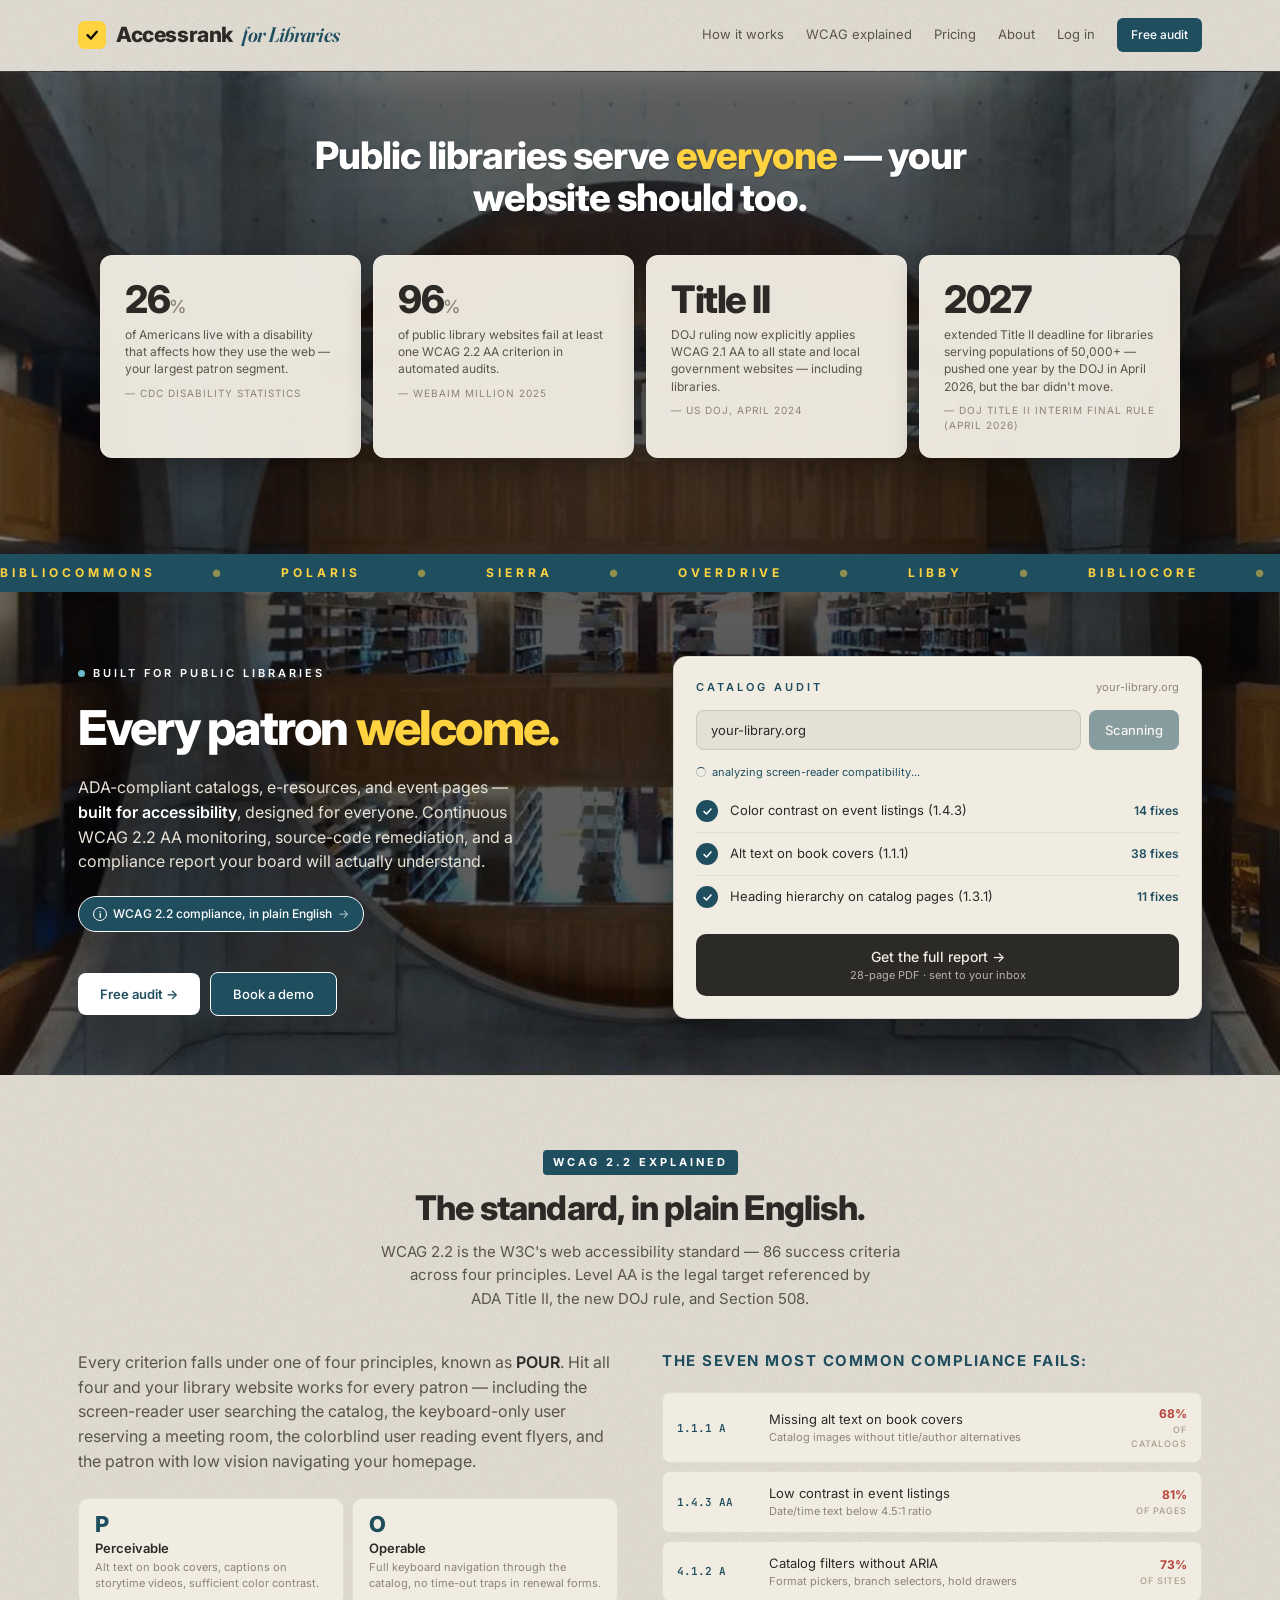
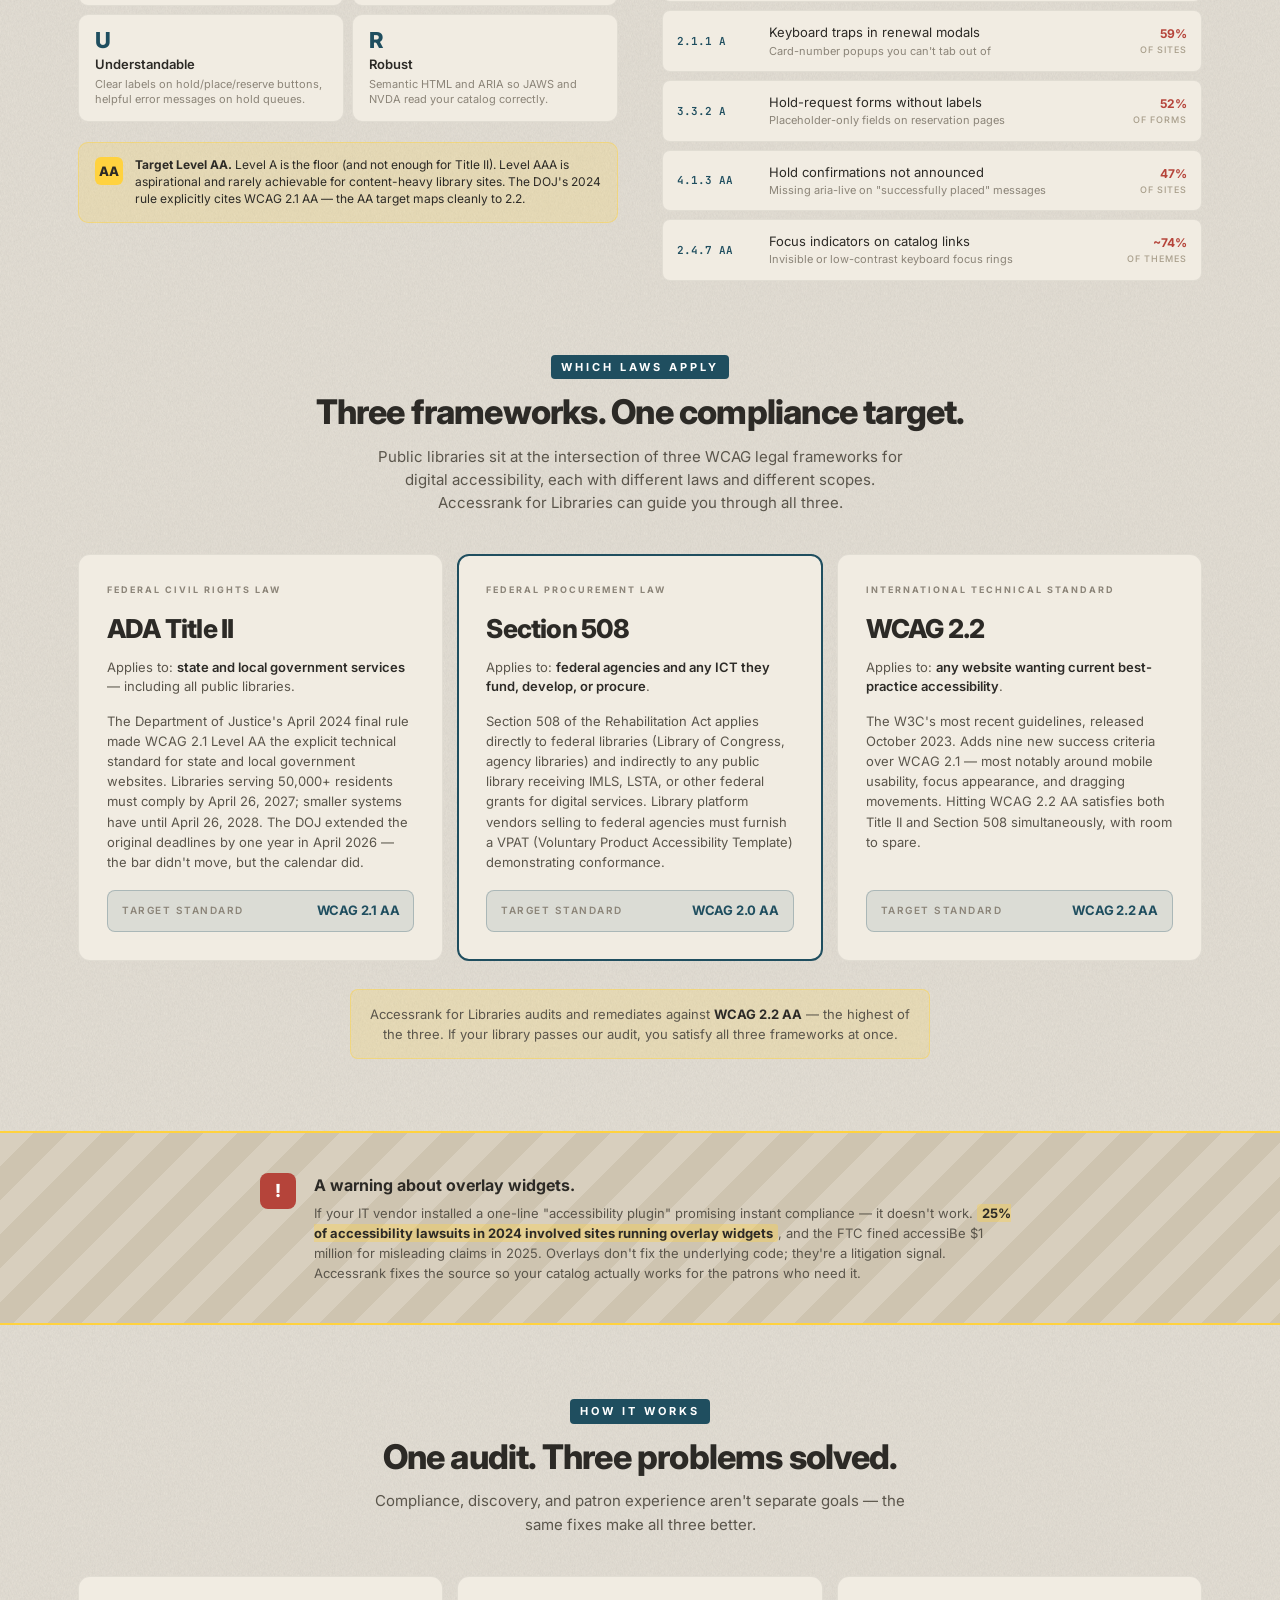
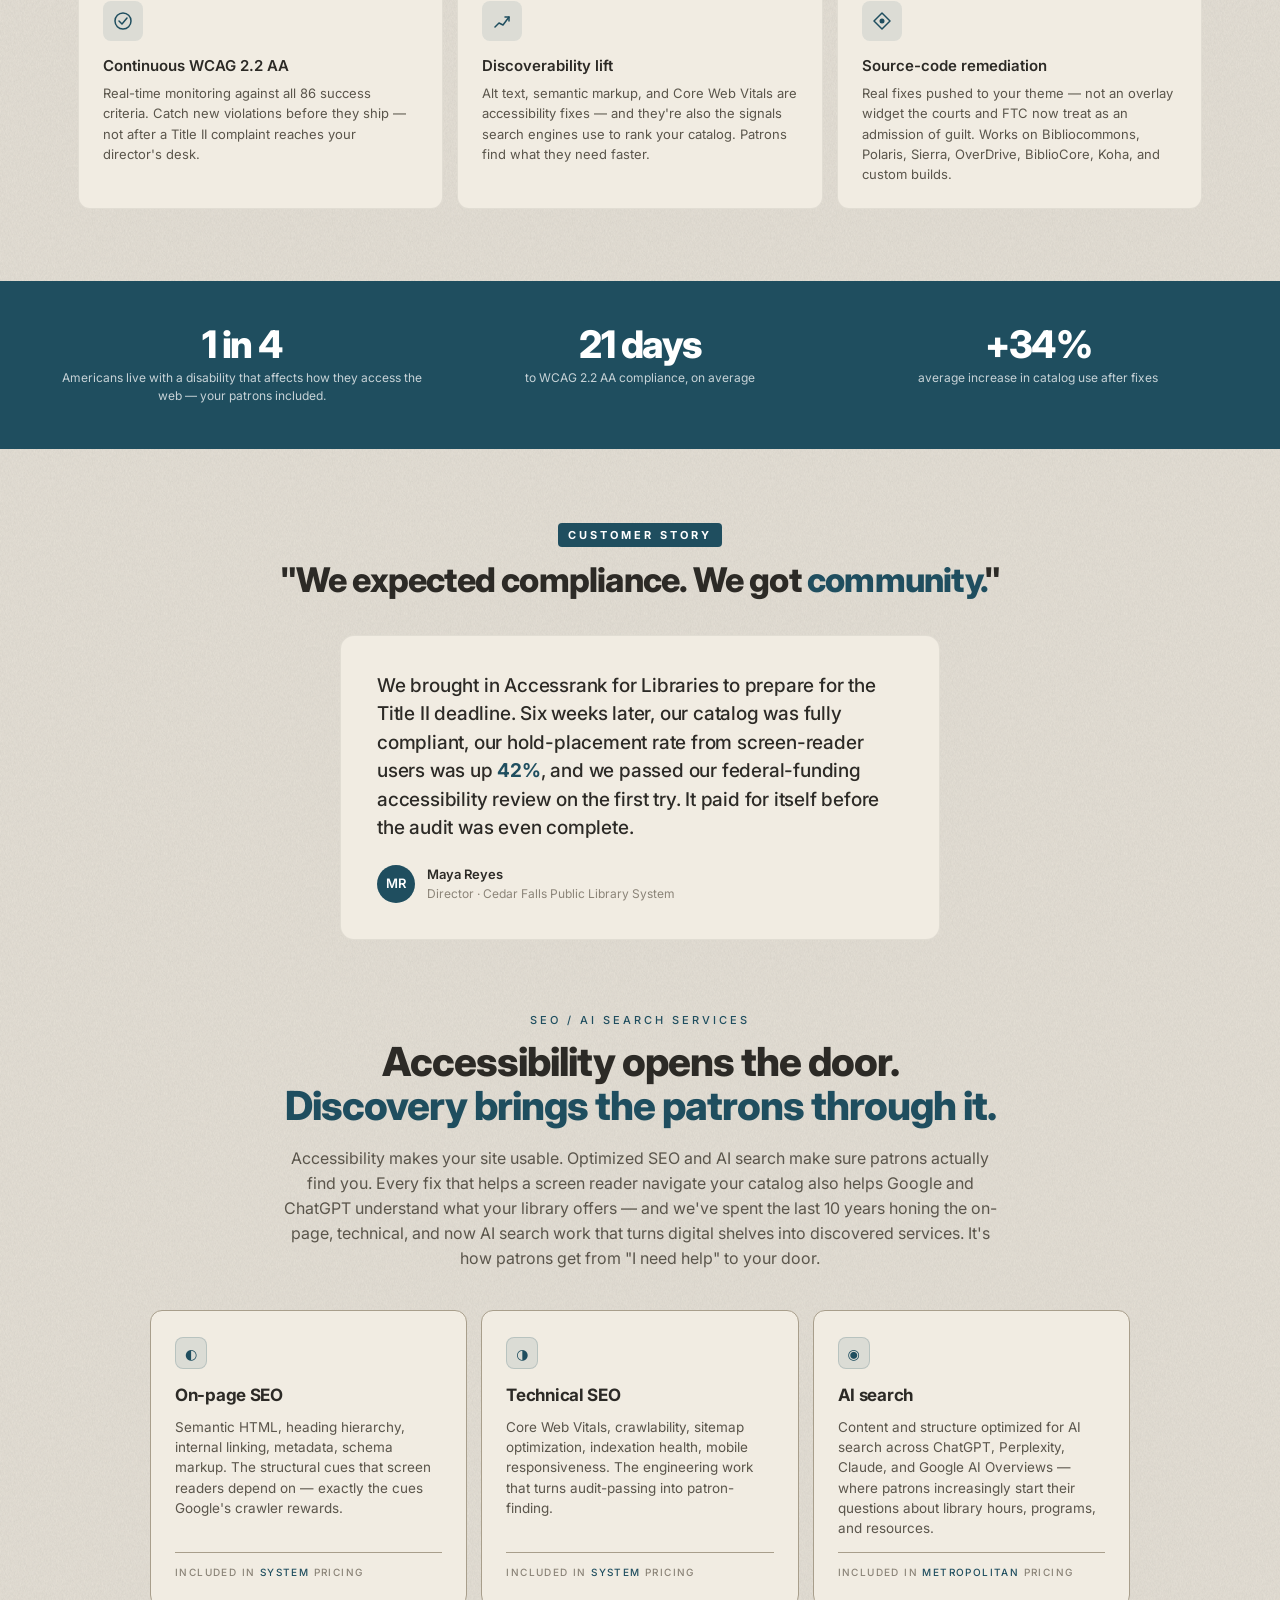
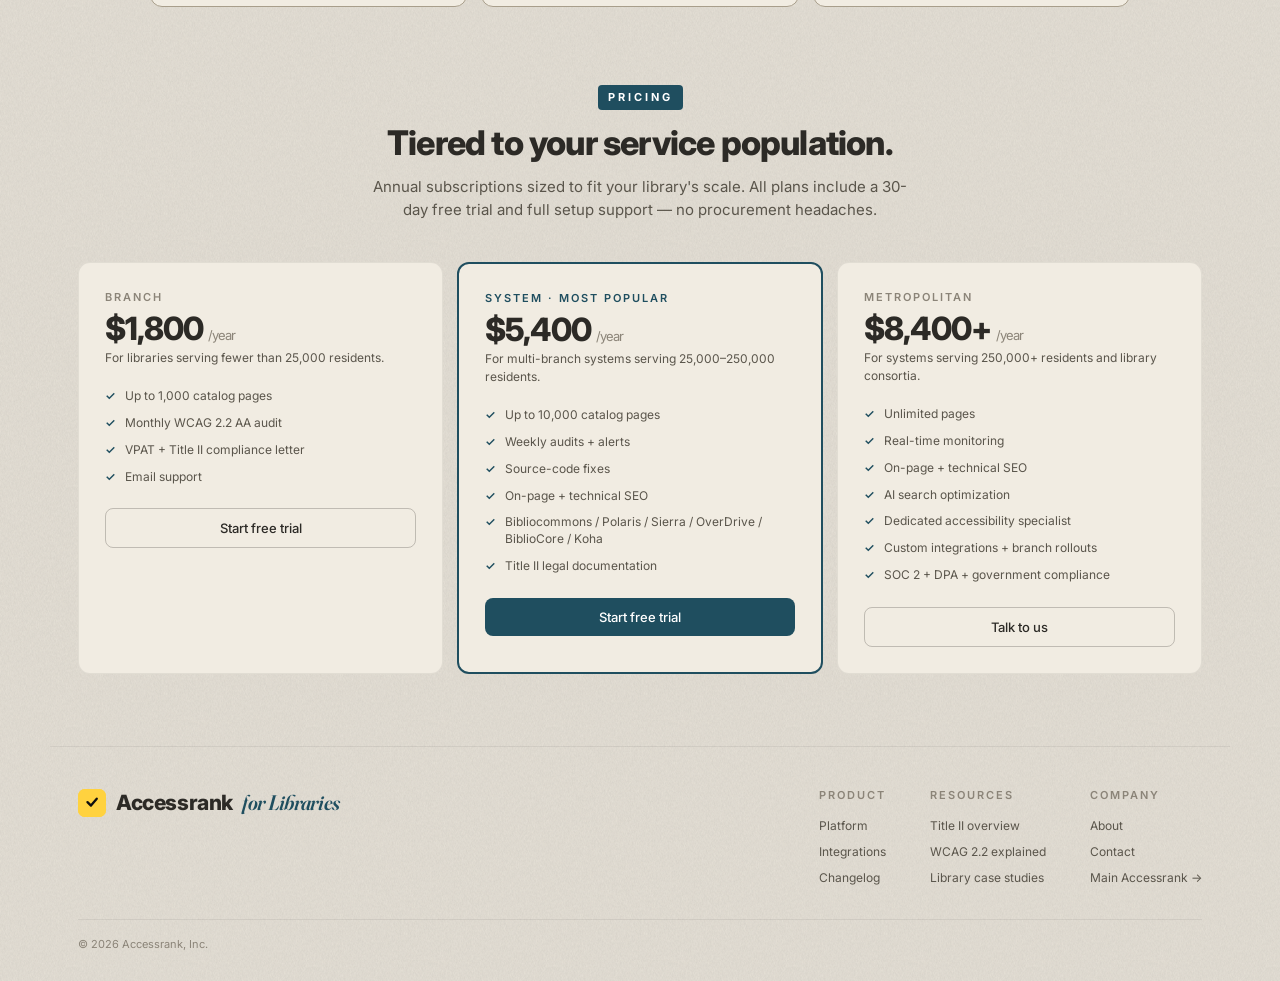
==== commit 0bab5872: "Add files via upload" ====
--- a/index.html
+++ b/index.html
@@ -505,7 +505,6 @@
           <li>Monthly WCAG 2.2 AA audit</li>
           <li>VPAT + Title II compliance letter</li>
           <li>Email support</li>
-          <li>2 user seats</li>
         </ul>
         <button class="price-cta">Start free trial</button>
       </div>
@@ -520,7 +519,6 @@
           <li>On-page + technical SEO</li>
           <li>Bibliocommons / Polaris / Sierra / OverDrive / BiblioCore / Koha</li>
           <li>Title II legal documentation</li>
-          <li>5 user seats</li>
         </ul>
         <button class="price-cta featured-cta">Start free trial</button>
       </div>
@@ -536,7 +534,6 @@
           <li>Dedicated accessibility specialist</li>
           <li>Custom integrations + branch rollouts</li>
           <li>SOC 2 + DPA + government compliance</li>
-          <li>Unlimited seats</li>
         </ul>
         <button class="price-cta">Talk to us</button>
       </div>
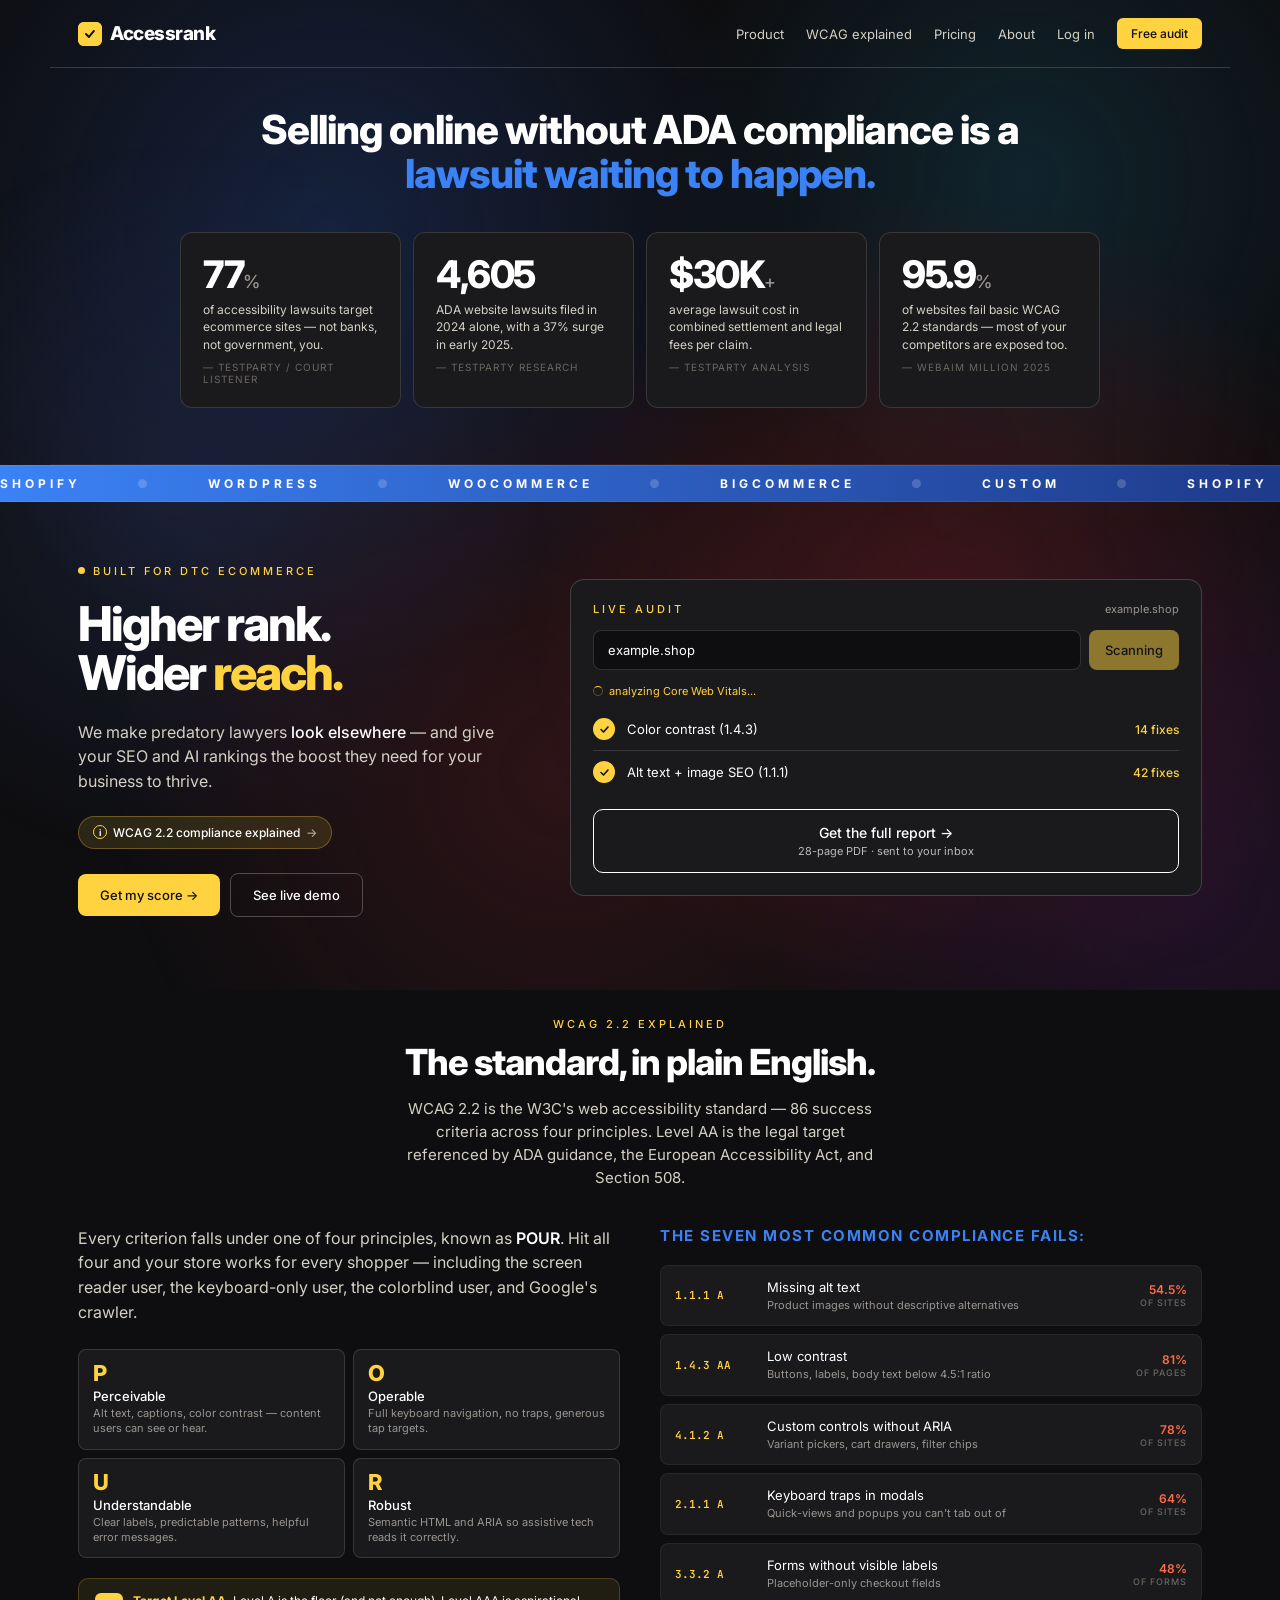
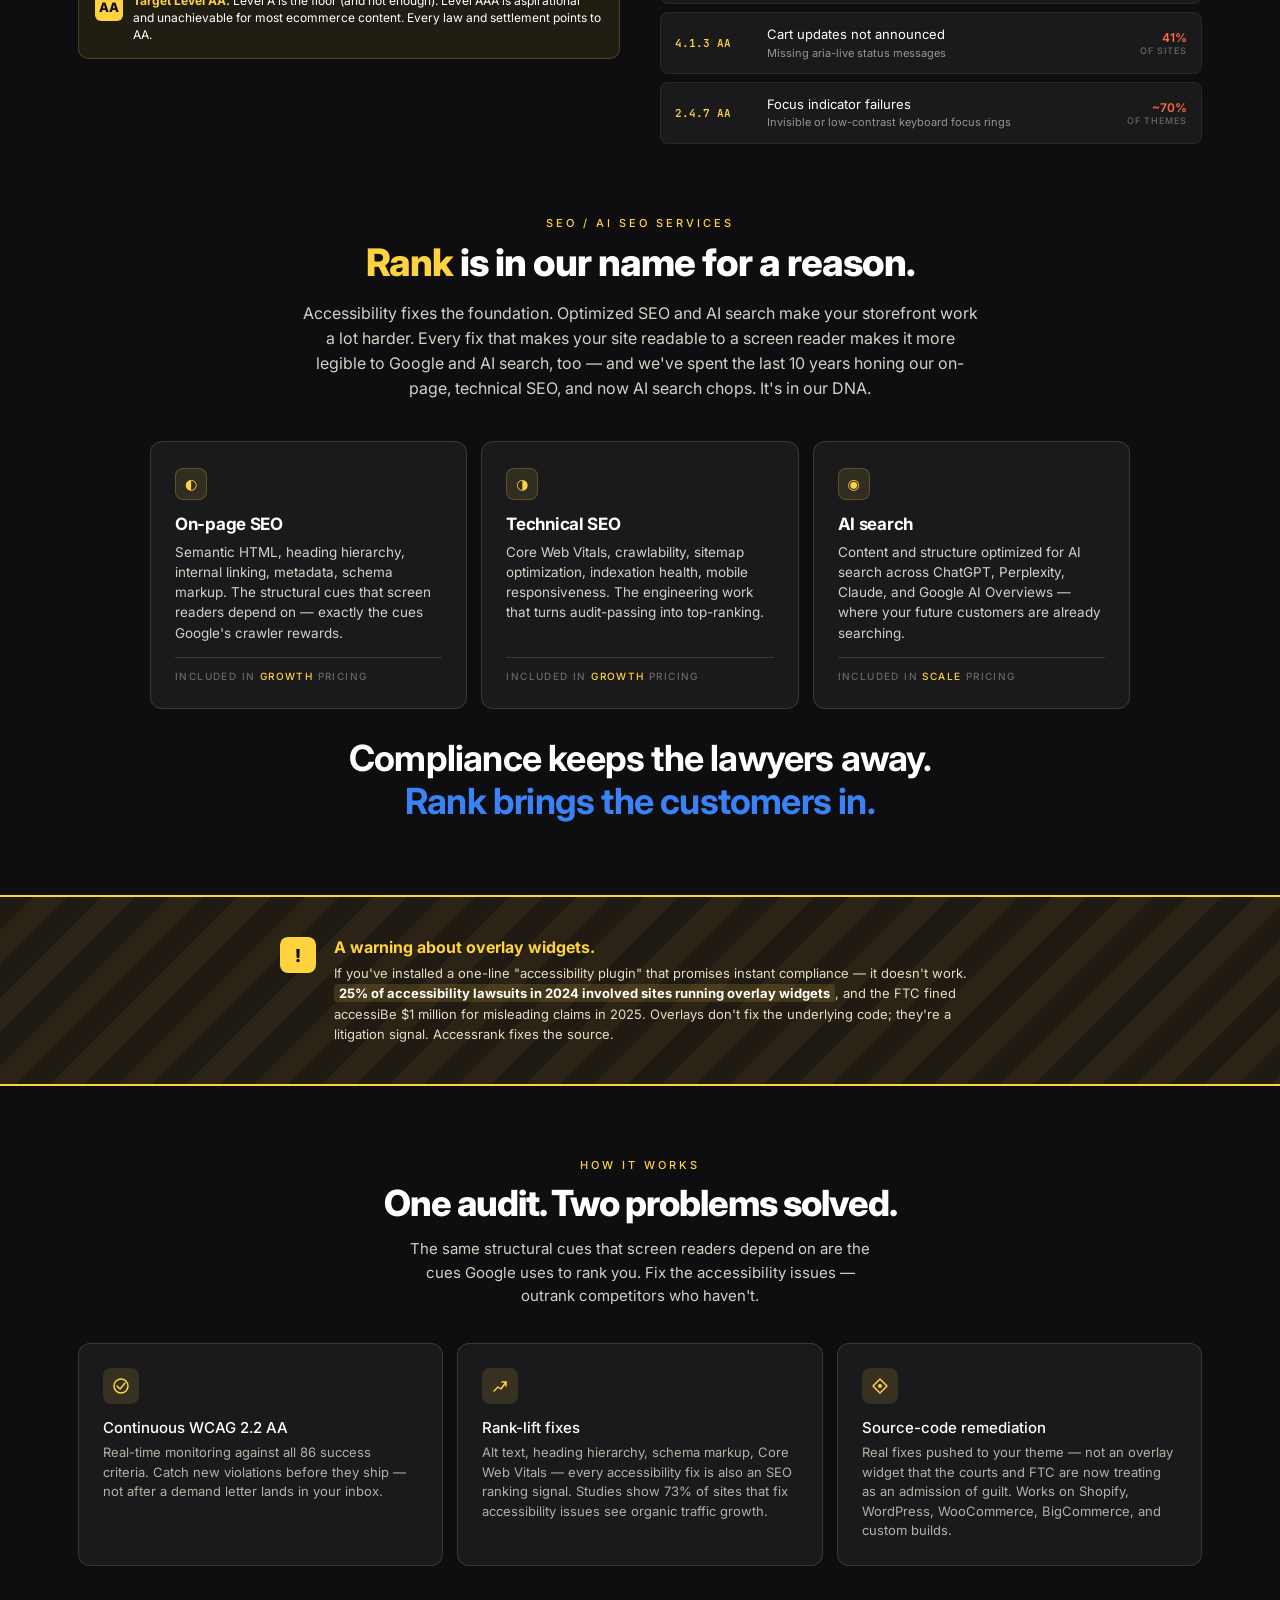
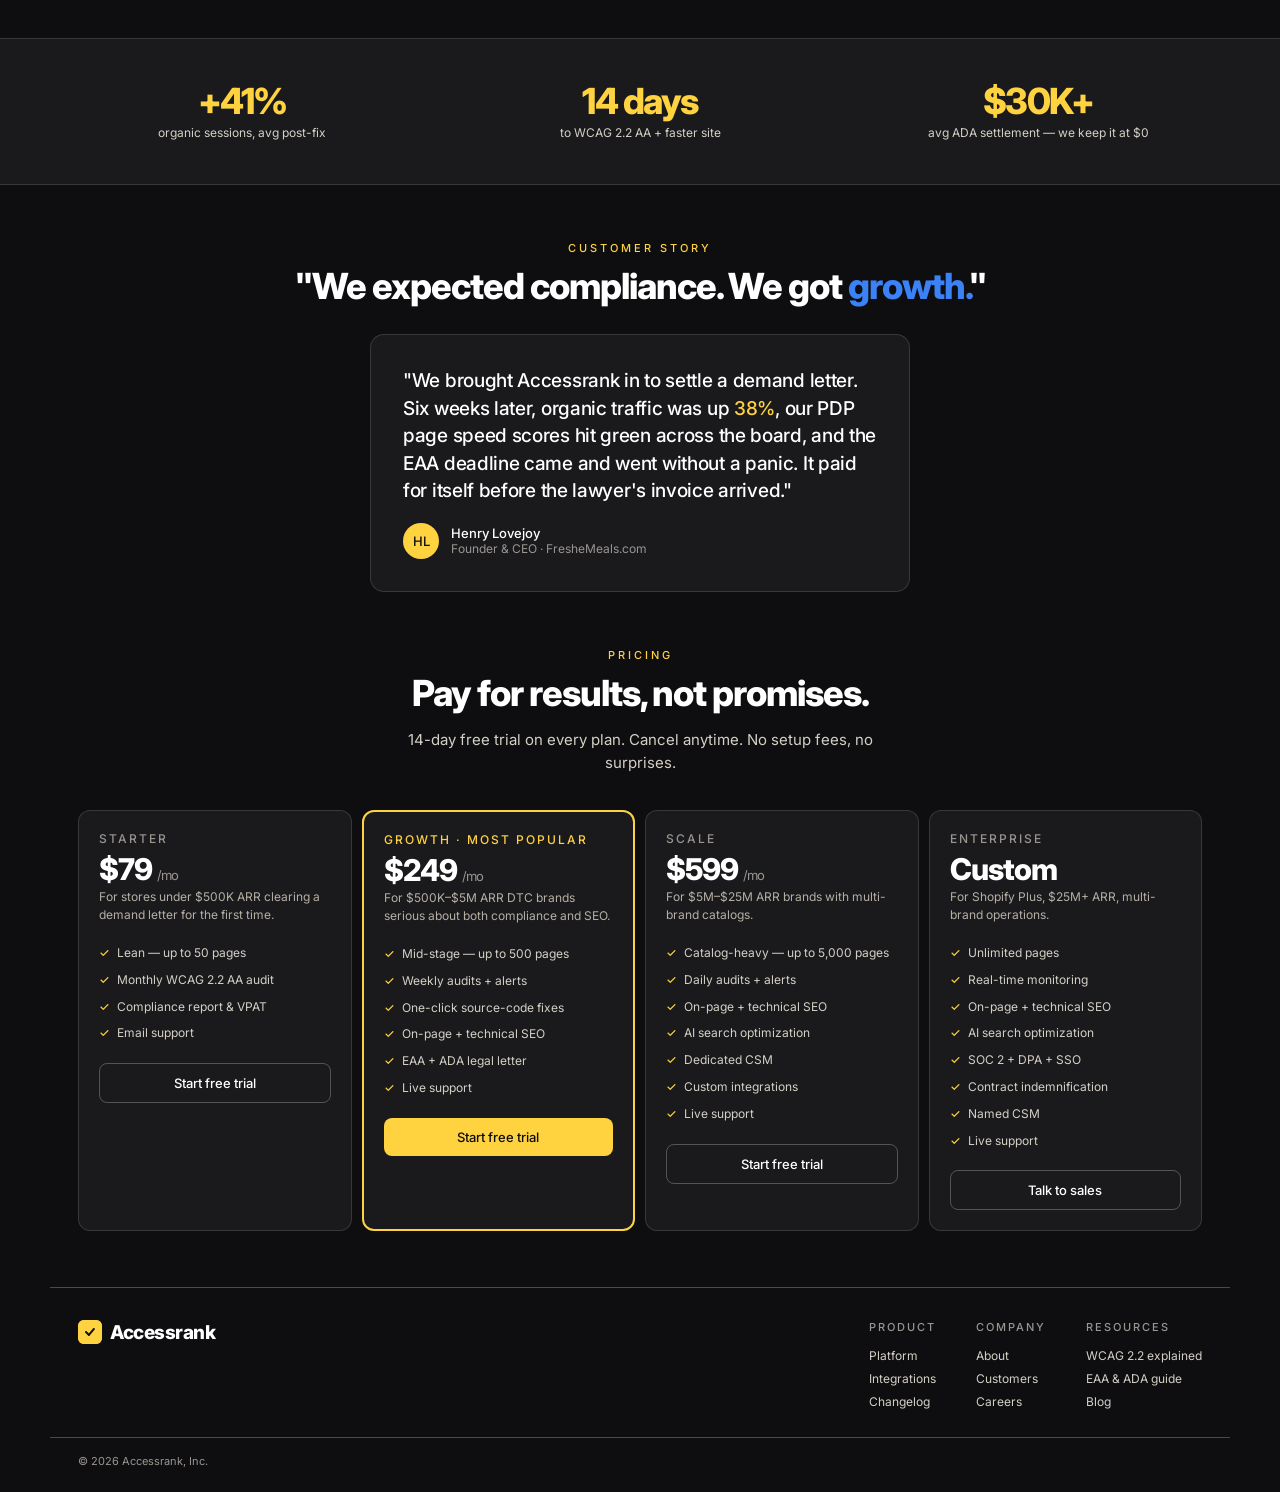
==== commit 18053be6: "Add files via upload" ====
--- a/index.html
+++ b/index.html
@@ -3,148 +3,1704 @@
 <head>
   <meta charset="UTF-8" />
   <meta name="viewport" content="width=device-width, initial-scale=1.0" />
-  <title>Accessrank for Libraries — ADA-compliant catalogs, e-resources, and event pages</title>
-  <meta name="description" content="WCAG 2.2 AA compliance for public library websites. Built for Bibliocommons, Polaris, Sierra, OverDrive, Libby, and custom catalogs. Continuous monitoring + source-code remediation." />
-
+  <title>Accessrank — WCAG 2.2 Accessibility Audits for DTC Ecommerce</title>
+  <meta name="description" content="Accessrank fixes WCAG 2.2 accessibility violations at the source code level — protecting DTC stores from ADA litigation and boosting SEO rankings." />
+  <meta property="og:title" content="Accessrank — Higher rank. Wider reach." />
+  <meta property="og:description" content="We make predatory lawyers look elsewhere — and give your SEO and AI rankings the boost they need for your business to thrive." />
+  <meta property="og:type" content="website" />
+
+  <!-- Fonts -->
   <link rel="preconnect" href="https://fonts.googleapis.com" />
   <link rel="preconnect" href="https://fonts.gstatic.com" crossorigin />
-  <link href="https://fonts.googleapis.com/css2?family=Fraunces:ital,opsz,wght@1,9..144,500;1,9..144,600;1,9..144,700&family=Inter:wght@400;500;600;700;800&family=JetBrains+Mono:wght@500;600&display=swap" rel="stylesheet" />
-
-  <link rel="stylesheet" href="styles.css" />
+  <link href="https://fonts.googleapis.com/css2?family=Inter:wght@400;500;600;800&family=JetBrains+Mono:wght@600&display=swap" rel="stylesheet" />
+
+  <style>
+/* ==================================================================
+   ACCESSRANK — STYLES
+   ==================================================================
+   Sections (Cmd/Ctrl+F to jump):
+     1. DESIGN TOKENS  — colors, type, spacing variables
+     2. RESET / BASE
+     3. NAV + MOBILE MENU
+     4. HERO
+     5. AUDIT CARD (live audit widget)
+     6. MARQUEE (scrolling platform list)
+     7. RISK STRIP ("The stakes")
+     8. WCAG 2.2 EXPLAINER
+     9. OVERLAY WARNING
+    10. FEATURES ("How it works")
+    11. STATS STRIP
+    12. TESTIMONIAL
+    13. PRICING
+    14. FOOTER
+    15. RESPONSIVE
+    16. SCROLL-TRIGGERED FADE-IN
+   ================================================================== */
+
+
+/* ==================================================================
+   1. DESIGN TOKENS
+   ================================================================== */
+:root {
+  --brand:           #FFD23F;
+  --brand-soft:      rgba(255, 210, 63, 0.12);
+  --brand-border:    rgba(255, 210, 63, 0.30);
+  --warning:         #FF6B47;
+  --warning-soft:    #FF8B6E;
+  --stakes-accent:   #3B82F6;
+
+  --bg:              #0E0E10;
+  --surface:         #1A1A1D;
+  --text:            #FFFFFF;
+  --text-soft:       #D4D0C5;
+  --text-muted:      #B5B0A4;
+  --text-faint:      #9A9590;
+  --text-fainter:    #6B6760;
+  --hairline:        rgba(240, 237, 229, 0.14);
+  --hairline-strong: rgba(240, 237, 229, 0.18);
+
+  --h1-size:         48px;
+  --h2-size:         36px;
+  --body-size:       16px;
+  --caption-size:    11px;
+
+  --ease-out:        cubic-bezier(0.23, 1, 0.32, 1);
+}
+
+
+/* ==================================================================
+   2. RESET / BASE
+   ================================================================== */
+* { box-sizing: border-box; }
+
+html { scroll-behavior: smooth; }
+
+body {
+  font-family: 'Inter', system-ui, -apple-system, sans-serif;
+  background: var(--bg);
+  color: var(--text-soft);
+  margin: 0;
+  border-radius: 12px;
+  overflow-x: hidden;
+  position: relative;
+  isolation: isolate;
+}
+
+/* ──────────────────────────────────────────────────────────────────
+   ANIMATED GRADIENT BACKGROUND LAYERS
+   Two pseudo-elements layered behind all page content. Each holds
+   multiple radial-gradient "blobs" that drift slowly on independent
+   timing cycles. Six blobs total, distributed across upper and lower
+   halves, including a dark red accent that ties to the warning red
+   used elsewhere on the site.
+   Honors prefers-reduced-motion (real WCAG 2.2 concern).
+   ────────────────────────────────────────────────────────────────── */
+body::before,
+body::after {
+  content: '';
+  position: fixed;
+  inset: -10%;
+  pointer-events: none;
+  z-index: -1;
+}
+
+body::before {
+  background:
+    /* Center-left navy */
+    radial-gradient(800px circle at 30% 30%,
+      rgba(28, 50, 100, 0.55) 0%,
+      rgba(28, 50, 100, 0) 55%),
+    /* Center-right red — primary red presence */
+    radial-gradient(700px circle at 70% 65%,
+      rgba(110, 30, 35, 0.50) 0%,
+      rgba(110, 30, 35, 0) 60%),
+    /* Upper-right teal */
+    radial-gradient(600px circle at 75% 25%,
+      rgba(20, 70, 90, 0.40) 0%,
+      rgba(20, 70, 90, 0) 60%);
+  animation: blob-drift-1 18s ease-in-out infinite alternate;
+}
+
+body::after {
+  background:
+    /* Lower-center red — secondary red presence */
+    radial-gradient(750px circle at 45% 80%,
+      rgba(90, 28, 35, 0.42) 0%,
+      rgba(90, 28, 35, 0) 60%),
+    /* Lower-right eggplant */
+    radial-gradient(700px circle at 85% 90%,
+      rgba(60, 22, 70, 0.45) 0%,
+      rgba(60, 22, 70, 0) 60%),
+    /* Mid-left slate-blue */
+    radial-gradient(600px circle at 20% 55%,
+      rgba(40, 50, 90, 0.40) 0%,
+      rgba(40, 50, 90, 0) 60%);
+  animation: blob-drift-2 22s ease-in-out infinite alternate;
+}
+
+@keyframes blob-drift-1 {
+  0%   { transform: translate(-15%, -10%) scale(1);    }
+  50%  { transform: translate(20%, 12%)   scale(1.15); }
+  100% { transform: translate(-8%, 18%)   scale(0.95); }
+}
+
+@keyframes blob-drift-2 {
+  0%   { transform: translate(15%, 10%)   scale(1);    }
+  33%  { transform: translate(-22%, -8%)  scale(1.12); }
+  66%  { transform: translate(18%, 15%)   scale(0.95); }
+  100% { transform: translate(-12%, -15%) scale(1.08); }
+}
+
+@media (prefers-reduced-motion: reduce) {
+  body::before,
+  body::after { animation: none; }
+}
+
+a { text-decoration: none; }
+button { font-family: inherit; cursor: pointer; border: none; background: transparent; }
+button:focus-visible { outline: 2px solid var(--brand); outline-offset: 2px; border-radius: 4px; }
+
+
+/* ==================================================================
+   3. NAV + MOBILE MENU
+   ================================================================== */
+.nav {
+  display: flex;
+  align-items: center;
+  justify-content: space-between;
+  padding: 18px 28px;
+  border-bottom: 1px solid var(--hairline-strong);
+  max-width: 1180px;
+  margin: 0 auto;
+}
+
+.logo {
+  display: flex;
+  align-items: center;
+  gap: 8px;
+  font-weight: 800;
+  font-size: 19px;
+  letter-spacing: -0.5px;
+  color: var(--text);
+}
+
+/* ==================================================================
+   LOGO MARK ANIMATION
+   ================================================================== */
+.logo-mark {
+  width: 24px;
+  height: 24px;
+  border-radius: 6px;
+  display: inline-flex;
+  align-items: center;
+  justify-content: center;
+  position: relative;
+  overflow: hidden;
+  background: var(--brand);
+  flex-shrink: 0;
+}
+
+.logo-mark .layer {
+  position: absolute;
+  inset: 0;
+  pointer-events: none;
+  z-index: 1;
+}
+.logo-mark .layer-red {
+  background: #E0432B;
+  transform: translate(-110%, 110%);
+  animation: logoWipeRed 5s ease-in-out 1 forwards;
+}
+.logo-mark .layer-green {
+  background: #4ADE80;
+  transform: translate(110%, -110%);
+  animation: logoWipeGreen 5s ease-in-out 1 forwards;
+}
+.logo-mark .layer-yellow {
+  background: var(--brand);
+  transform: translate(-110%, 110%);
+  animation: logoWipeYellowReturn 5s ease-in-out 1 forwards;
+}
+
+.logo-mark .icon {
+  position: absolute;
+  inset: 0;
+  display: flex;
+  align-items: center;
+  justify-content: center;
+  z-index: 2;
+  pointer-events: none;
+}
+.logo-mark .icon svg {
+  width: 58%;
+  height: 58%;
+  display: block;
+}
+.logo-mark .icon-yellow { animation: logoIconYellow 5s ease-in-out 1 forwards; }
+.logo-mark .icon-red    { opacity: 0; animation: logoIconRed   5s ease-in-out 1 forwards; }
+.logo-mark .icon-green  { opacity: 0; animation: logoIconGreen 5s ease-in-out 1 forwards; transform-origin: 50% 50%; }
+
+.logo-mark .swipe {
+  position: absolute;
+  top: -50%; left: -150%;
+  width: 200%; height: 200%;
+  pointer-events: none;
+  z-index: 4;
+  filter: blur(0.5px);
+  opacity: 0;
+}
+.logo-mark .swipe-1,
+.logo-mark .swipe-3 {
+  background: linear-gradient(45deg,  transparent 45%, rgba(255,255,255,0.85) 50%, transparent 55%);
+}
+.logo-mark .swipe-2 {
+  background: linear-gradient(-45deg, transparent 45%, rgba(255,255,255,0.85) 50%, transparent 55%);
+}
+.logo-mark .swipe-1 { animation: logoSwipe1 5s ease-in-out 1 forwards; }
+.logo-mark .swipe-2 { animation: logoSwipe2 5s ease-in-out 1 forwards; }
+.logo-mark .swipe-3 { animation: logoSwipe3 5s ease-in-out 1 forwards; }
+
+@keyframes logoWipeRed {
+  0%, 13%   { transform: translate(-110%, 110%); }
+  22%, 40%  { transform: translate(0, 0); }
+  48%, 100% { transform: translate(110%, -110%); }
+}
+@keyframes logoWipeGreen {
+  0%, 38%   { transform: translate(110%, -110%); }
+  47%, 70%  { transform: translate(0, 0); }
+  77%, 100% { transform: translate(-110%, 110%); }
+}
+@keyframes logoWipeYellowReturn {
+  0%, 68%   { transform: translate(-110%, 110%); }
+  77%, 100% { transform: translate(0, 0); }
+}
+@keyframes logoIconYellow {
+  0%, 18%   { opacity: 1; }
+  22%, 72%  { opacity: 0; }
+  82%, 100% { opacity: 1; }
+}
+@keyframes logoIconRed {
+  0%, 18%   { opacity: 0; }
+  25%, 38%  { opacity: 1; }
+  44%, 100% { opacity: 0; }
+}
+@keyframes logoIconGreen {
+  0%, 43%   { opacity: 0; transform: scale(1); }
+  50%       { opacity: 1; transform: scale(1); }
+  56%       { opacity: 1; transform: scale(1); }
+  63%       { opacity: 1; transform: scale(1.42); }
+  68%       { opacity: 1; transform: scale(0.96); }
+  72%       { opacity: 1; transform: scale(1); }
+  78%, 100% { opacity: 0; transform: scale(1); }
+}
+@keyframes logoSwipe1 {
+  0%, 11%   { transform: translate(-50%, 50%);  opacity: 0; }
+  13%       { transform: translate(-50%, 50%);  opacity: 1; }
+  21%       { transform: translate(50%, -50%);  opacity: 1; }
+  23%, 100% { opacity: 0; }
+}
+@keyframes logoSwipe2 {
+  0%, 38%   { transform: translate(50%, -50%);  opacity: 0; }
+  40%       { transform: translate(50%, -50%);  opacity: 1; }
+  46%       { transform: translate(-50%, 50%);  opacity: 1; }
+  48%, 100% { opacity: 0; }
+}
+@keyframes logoSwipe3 {
+  0%, 68%   { transform: translate(-50%, 50%);  opacity: 0; }
+  70%       { transform: translate(-50%, 50%);  opacity: 1; }
+  76%       { transform: translate(50%, -50%);  opacity: 1; }
+  78%, 100% { opacity: 0; }
+}
+
+.nav-right {
+  display: flex;
+  gap: 22px;
+  align-items: center;
+  font-size: 13px;
+}
+
+.nav-right a:not(.cta-nav) {
+  color: var(--text-soft);
+  transition: color 0.15s;
+}
+
+.nav-right a:not(.cta-nav):hover { color: var(--text); }
+
+.cta-nav {
+  background: var(--brand);
+  color: var(--bg);
+  padding: 8px 14px;
+  border-radius: 6px;
+  font-weight: 500;
+  font-size: 12px;
+  transition: opacity 0.15s ease;
+}
+
+.cta-nav:hover { opacity: 0.85; }
+
+.hamburger {
+  display: none;
+  flex-direction: column;
+  gap: 4px;
+  padding: 8px;
+}
+
+.ham-line {
+  width: 22px;
+  height: 2px;
+  background: var(--text);
+  border-radius: 2px;
+  transition: transform 0.2s, opacity 0.2s;
+}
+
+.hamburger[aria-expanded="true"] .ham-line:nth-child(1) {
+  transform: translateY(6px) rotate(45deg);
+}
+.hamburger[aria-expanded="true"] .ham-line:nth-child(2) { opacity: 0; }
+.hamburger[aria-expanded="true"] .ham-line:nth-child(3) {
+  transform: translateY(-6px) rotate(-45deg);
+}
+
+.mobile-menu {
+  display: none;
+  flex-direction: column;
+  gap: 0;
+  position: absolute;
+  top: 60px;
+  left: 0;
+  right: 0;
+  background: var(--bg);
+  border-bottom: 1px solid var(--hairline-strong);
+  padding: 16px 28px;
+  z-index: 100;
+}
+
+.mobile-menu.open { display: flex; }
+
+.mobile-menu a {
+  color: var(--text-soft);
+  padding: 14px 0;
+  border-bottom: 1px solid var(--hairline);
+  font-size: 15px;
+}
+
+.mobile-menu a:last-child { border-bottom: none; }
+
+.mobile-menu .cta-mobile {
+  background: var(--brand);
+  color: var(--bg);
+  margin-top: 12px;
+  padding: 14px !important;
+  text-align: center;
+  border-radius: 8px;
+  font-weight: 600;
+}
+
+
+/* ==================================================================
+   4. HERO
+   ================================================================== */
+.hero {
+  display: grid;
+  grid-template-columns: 0.75fr 1fr;
+  gap: 18px;
+  padding: 56px 28px 36px;
+  align-items: center;
+  max-width: 1180px;
+  margin: 0 auto;
+}
+
+.eyebrow {
+  display: inline-flex;
+  align-items: center;
+  gap: 8px;
+  font-size: var(--caption-size);
+  letter-spacing: 3px;
+  color: var(--brand);
+  font-weight: 500;
+  margin-bottom: 22px;
+}
+
+.pulse-dot {
+  width: 7px;
+  height: 7px;
+  border-radius: 50%;
+  background: var(--brand);
+  animation: pulse 2s ease-in-out infinite;
+}
+
+@keyframes pulse {
+  0%, 100% { opacity: 1; }
+  50%      { opacity: 0.3; }
+}
+
+.hero h1 {
+  font-size: var(--h1-size);
+  line-height: 1.02;
+  letter-spacing: -2px;
+  font-weight: 800;
+  margin: 0 0 22px;
+  color: var(--text);
+}
+
+.hero h1 .accent { color: var(--brand); }
+
+.sub {
+  font-size: var(--body-size);
+  line-height: 1.55;
+  color: var(--text-soft);
+  max-width: 440px;
+  margin: 0 0 22px;
+}
+
+.sub .highlight {
+  color: var(--text);
+  font-weight: 500;
+}
+
+.wcag-link {
+  display: inline-flex;
+  align-items: center;
+  gap: 6px;
+  padding: 8px 14px;
+  background: var(--brand-soft);
+  color: #FFFFFF;
+  border: 1px solid var(--brand-border);
+  border-radius: 100px;
+  font-size: 12px;
+  font-weight: 500;
+  margin-bottom: 24px;
+  transition: background 0.2s;
+}
+
+.wcag-link:hover { background: rgba(255, 210, 63, 0.18); }
+
+.info-circle {
+  width: 14px;
+  height: 14px;
+  border-radius: 50%;
+  border: 1.5px solid var(--brand);
+  display: inline-flex;
+  align-items: center;
+  justify-content: center;
+  font-size: 9px;
+  font-weight: 700;
+  line-height: 1;
+}
+
+.cta-row {
+  display: flex;
+  gap: 10px;
+  align-items: center;
+}
+
+.btn-primary {
+  background: var(--brand);
+  color: var(--bg);
+  padding: 13px 22px;
+  border-radius: 8px;
+  font-weight: 500;
+  font-size: 13px;
+  transition: opacity 0.15s ease;
+}
+
+.btn-primary:hover { opacity: 0.85; }
+
+.btn-secondary {
+  background: transparent;
+  color: var(--text);
+  padding: 13px 22px;
+  border-radius: 8px;
+  font-weight: 500;
+  font-size: 13px;
+  border: 1px solid rgba(255, 255, 255, 0.25);
+  transition: background 0.15s ease, border-color 0.15s ease;
+}
+
+.btn-secondary:hover {
+  background: rgba(255, 255, 255, 0.06);
+  border-color: rgba(255, 255, 255, 0.4);
+}
+
+
+/* ==================================================================
+   5. AUDIT CARD
+   ================================================================== */
+.audit-card {
+  background: var(--surface);
+  border-radius: 14px;
+  padding: 22px;
+  border: 1px solid var(--hairline-strong);
+}
+
+.audit-head {
+  display: flex;
+  justify-content: space-between;
+  align-items: center;
+  margin-bottom: 14px;
+}
+
+.audit-title {
+  font-size: 11px;
+  letter-spacing: 3px;
+  color: var(--brand);
+  font-weight: 500;
+}
+
+.audit-meta {
+  font-size: 11px;
+  color: var(--text-faint);
+}
+
+.url-form {
+  display: flex;
+  gap: 8px;
+  margin-bottom: 14px;
+}
+
+.url-input {
+  flex: 1;
+  background: var(--bg);
+  border: 1px solid rgba(240, 237, 229, 0.15);
+  color: var(--text);
+  padding: 11px 14px;
+  border-radius: 8px;
+  font-size: 13px;
+  font-family: inherit;
+  outline: none;
+  transition: border-color 0.15s;
+}
+
+.url-input::placeholder { color: var(--text-fainter); }
+.url-input:focus { border-color: var(--brand); }
+
+.scan-btn {
+  background: var(--brand);
+  color: var(--bg);
+  padding: 11px 16px;
+  border-radius: 8px;
+  font-weight: 500;
+  font-size: 13px;
+  white-space: nowrap;
+  transition: opacity 0.15s;
+}
+
+.scan-btn:hover { opacity: 0.85; }
+.scan-btn:disabled { opacity: 0.5; cursor: not-allowed; }
+
+.scan-status {
+  font-size: 11px;
+  color: var(--text-faint);
+  margin-bottom: 10px;
+  min-height: 14px;
+  display: flex;
+  align-items: center;
+  gap: 6px;
+}
+
+.scan-status.active { color: var(--brand); }
+
+.scan-spinner {
+  width: 10px;
+  height: 10px;
+  border: 1.5px solid rgba(255, 210, 63, 0.3);
+  border-top-color: var(--brand);
+  border-radius: 50%;
+  animation: spin 0.7s linear infinite;
+}
+
+@keyframes spin { to { transform: rotate(360deg); } }
+
+.audit-rows {
+  display: flex;
+  flex-direction: column;
+}
+
+.audit-row {
+  display: flex;
+  align-items: center;
+  gap: 12px;
+  padding: 10px 0;
+  border-bottom: 1px solid var(--hairline);
+  font-size: 13px;
+  opacity: 0;
+  transform: translateY(6px);
+  transition: opacity 0.4s var(--ease-out), transform 0.4s var(--ease-out);
+}
+
+.audit-row.visible {
+  opacity: 1;
+  transform: translateY(0);
+}
+
+.audit-row:last-child { border-bottom: none; }
+
+.check-circle {
+  width: 22px;
+  height: 22px;
+  border-radius: 50%;
+  background: var(--brand);
+  display: inline-flex;
+  align-items: center;
+  justify-content: center;
+  flex-shrink: 0;
+}
+
+.row-label { color: var(--text); flex: 1; }
+.row-meta  { color: var(--brand); font-size: 12px; font-weight: 500; }
+
+.empty-state {
+  padding: 24px 12px;
+  text-align: center;
+  color: var(--text-faint);
+  font-size: 13px;
+}
+
+.report-cta {
+  margin-top: 16px;
+  padding: 14px;
+  background: transparent;
+  color: var(--text);
+  border: 1px solid var(--text);
+  border-radius: 10px;
+  text-align: center;
+  font-weight: 500;
+  font-size: 14px;
+  width: 100%;
+  font-family: inherit;
+  transition: background 0.18s ease, color 0.18s ease, border-color 0.18s ease;
+}
+
+.report-cta:hover,
+.report-cta:focus-visible {
+  background: var(--brand);
+  color: var(--bg);
+  border-color: var(--brand);
+}
+
+/* On hover, the sub-text inverts back to dark-on-yellow */
+.report-cta:hover .report-cta-sub,
+.report-cta:focus-visible .report-cta-sub {
+  color: rgba(14, 14, 16, 0.7);
+}
+
+.report-cta-sub {
+  display: block;
+  font-size: 11px;
+  color: rgba(255, 255, 255, 0.7);
+  margin-top: 3px;
+  font-weight: 400;
+}
+
+.check-anim {
+  stroke-dasharray: 16;
+  stroke-dashoffset: 16;
+  animation: drawCheck 0.6s var(--ease-out) forwards;
+}
+
+@keyframes drawCheck {
+  0%       { stroke-dashoffset: 16; }
+  60%, 100% { stroke-dashoffset: 0; }
+}
+
+
+/* ==================================================================
+   6. MARQUEE
+   ================================================================== */
+.marquee {
+  background: linear-gradient(90deg, #3B82F6 0%, #1E3A8A 100%);
+  color: #FFFFFF;
+  padding: 10px 0;
+  overflow: hidden;
+  border-top: 1px solid rgba(255, 255, 255, 0.08);
+  border-bottom: 1px solid rgba(255, 255, 255, 0.08);
+}
+
+.marquee-track {
+  display: flex;
+  gap: 56px;
+  animation: marquee-scroll 28s linear infinite;
+  white-space: nowrap;
+  width: max-content;
+}
+
+.marquee-track .item {
+  font-size: 12px;
+  font-weight: 700;
+  letter-spacing: 4px;
+  display: inline-flex;
+  align-items: center;
+  gap: 56px;
+}
+
+.marquee-track .sep {
+  color: rgba(255, 255, 255, 0.45);
+  opacity: 0.4;
+  font-size: 12px;
+}
+
+@keyframes marquee-scroll {
+  from { transform: translateX(0); }
+  to   { transform: translateX(-50%); }
+}
+
+
+/* ==================================================================
+   7. RISK STRIP
+   ================================================================== */
+.risk-strip {
+  padding: 40px 28px 56px;
+  border-bottom: 1px solid rgba(240, 237, 229, 0.06);
+  max-width: 1180px;
+  margin: 0 auto;
+}
+
+.risk-eyebrow {
+  font-size: 11px;
+  letter-spacing: 3px;
+  color: var(--brand);
+  font-weight: 500;
+  margin-bottom: 12px;
+  text-align: center;
+}
+
+.risk-title {
+  font-size: 40px;
+  line-height: 1.1;
+  letter-spacing: -1px;
+  font-weight: 800;
+  margin: 0 auto 36px;
+  color: var(--text);
+  text-align: center;
+  max-width: 760px;
+}
+
+.risk-title .red { color: var(--stakes-accent); }
+
+.risk-grid {
+  display: grid;
+  grid-template-columns: repeat(4, 1fr);
+  gap: 12px;
+  max-width: 920px;
+  margin: 0 auto;
+}
+
+.risk-card {
+  padding: 22px;
+  background: var(--surface);
+  border-radius: 12px;
+  border: 1px solid var(--hairline);
+}
+
+.risk-num {
+  font-size: 38px;
+  font-weight: 800;
+  letter-spacing: -1.5px;
+  color: var(--text);
+  line-height: 1;
+  margin-bottom: 8px;
+}
+
+.risk-num .small {
+  font-size: 18px;
+  color: var(--text-faint);
+  font-weight: 500;
+}
+
+.risk-label {
+  font-size: 12px;
+  color: var(--text-soft);
+  line-height: 1.45;
+  margin-bottom: 8px;
+}
+
+.risk-source {
+  font-size: 10px;
+  color: var(--text-fainter);
+  letter-spacing: 1px;
+  text-transform: uppercase;
+}
+
+
+/* ==================================================================
+   7b. SEO / AI SEARCH SECTION
+   ================================================================== */
+.seo-strip {
+  padding: 36px 28px 72px;
+  max-width: 1180px;
+  margin: 0 auto;
+}
+
+.seo-eyebrow {
+  font-size: 11px;
+  letter-spacing: 3px;
+  color: var(--brand);
+  font-weight: 500;
+  margin-bottom: 12px;
+  text-align: center;
+  text-transform: uppercase;
+}
+
+.seo-title {
+  font-size: 38px;
+  line-height: 1.1;
+  letter-spacing: -1px;
+  font-weight: 800;
+  margin: 0 auto 18px;
+  color: var(--text);
+  text-align: center;
+  max-width: 720px;
+}
+
+.seo-title .accent { color: var(--brand); }
+
+.seo-sub {
+  font-size: 16px;
+  line-height: 1.55;
+  color: var(--text-soft);
+  text-align: center;
+  max-width: 680px;
+  margin: 0 auto 40px;
+}
+
+.seo-grid {
+  display: grid;
+  grid-template-columns: repeat(3, 1fr);
+  gap: 14px;
+  max-width: 980px;
+  margin: 0 auto 28px;
+}
+
+.seo-card {
+  padding: 26px 24px;
+  background: var(--surface);
+  border-radius: 12px;
+  border: 1px solid var(--hairline);
+  display: flex;
+  flex-direction: column;
+}
+
+.seo-card-icon {
+  width: 32px;
+  height: 32px;
+  border-radius: 8px;
+  background: rgba(255, 210, 63, 0.10);
+  border: 1px solid rgba(255, 210, 63, 0.22);
+  display: flex;
+  align-items: center;
+  justify-content: center;
+  color: var(--brand);
+  font-size: 14px;
+  font-weight: 700;
+  margin-bottom: 14px;
+}
+
+.seo-card-title {
+  font-size: 17px;
+  font-weight: 700;
+  color: var(--text);
+  margin: 0 0 8px;
+  letter-spacing: -0.3px;
+}
+
+.seo-card-body {
+  font-size: 13.5px;
+  line-height: 1.5;
+  color: var(--text-soft);
+  margin: 0 0 14px;
+  flex: 1;
+}
+
+.seo-card-tier {
+  font-size: 10px;
+  letter-spacing: 1.4px;
+  text-transform: uppercase;
+  color: var(--text-fainter);
+  font-weight: 500;
+  padding-top: 12px;
+  border-top: 1px solid var(--hairline);
+}
+
+.seo-card-tier .tier-label { color: var(--brand); }
+
+.seo-closer {
+  text-align: center;
+  font-weight: 700;
+  font-size: 36px;
+  letter-spacing: -0.8px;
+  line-height: 1.2;
+  color: var(--text);
+  max-width: 760px;
+  margin: 0 auto;
+}
+
+.seo-closer .white { color: #FFFFFF; }
+.seo-closer .blue  { color: var(--stakes-accent); }
+
+.seo-closer .accent { color: var(--brand); font-style: italic; }
+
+@media (max-width: 768px) {
+  .seo-grid { grid-template-columns: 1fr; }
+  .seo-title { font-size: 30px; }
+  .seo-strip { padding: 48px 20px 56px; }
+}
+
+
+/* ==================================================================
+   8. WCAG 2.2 EXPLAINER
+   ================================================================== */
+.wcag-section {
+  padding: 64px 28px 36px;
+  max-width: 1180px;
+  margin: 0 auto;
+}
+
+.section-eyebrow {
+  font-size: 11px;
+  letter-spacing: 3px;
+  color: var(--brand);
+  font-weight: 500;
+  margin-bottom: 12px;
+  text-align: center;
+}
+
+h2 {
+  font-size: var(--h2-size);
+  line-height: 1.1;
+  letter-spacing: -1px;
+  font-weight: 800;
+  margin: 0 0 14px;
+  color: var(--text);
+}
+
+.section-h2-center { text-align: center; }
+
+.section-sub {
+  font-size: 15px;
+  color: var(--text-soft);
+  text-align: center;
+  max-width: 480px;
+  margin: 0 auto 36px;
+  line-height: 1.55;
+}
+
+.wcag-grid {
+  display: grid;
+  grid-template-columns: 1fr 1fr;
+  gap: 40px;
+  align-items: start;
+}
+
+.wcag-section h2.section-h2-center {
+  text-align: center;
+  margin-bottom: 14px;
+}
+
+.wcag-lede {
+  font-size: 16px;
+  line-height: 1.55;
+  color: var(--text-soft);
+  margin: 0 0 24px;
+}
+
+.wcag-lede strong {
+  color: var(--text);
+  font-weight: 600;
+}
+
+.pour {
+  display: grid;
+  grid-template-columns: repeat(2, 1fr);
+  gap: 8px;
+  margin-bottom: 20px;
+}
+
+.pour-item {
+  padding: 12px 14px;
+  background: var(--surface);
+  border-radius: 8px;
+  border: 1px solid var(--hairline);
+}
+
+.pour-letter {
+  font-size: 22px;
+  font-weight: 800;
+  color: var(--brand);
+  letter-spacing: -1px;
+  line-height: 1;
+  margin-bottom: 4px;
+}
+
+.pour-name {
+  font-size: 13px;
+  font-weight: 500;
+  color: var(--text);
+  margin-bottom: 2px;
+}
+
+.pour-desc {
+  font-size: 11px;
+  color: var(--text-faint);
+  line-height: 1.4;
+}
+
+.wcag-meta-row {
+  display: flex;
+  gap: 10px;
+  padding: 14px 16px;
+  background: rgba(255, 210, 63, 0.08);
+  border: 1px solid rgba(255, 210, 63, 0.20);
+  border-radius: 10px;
+}
+
+.icon-box {
+  width: 28px;
+  height: 28px;
+  background: var(--brand);
+  color: var(--bg);
+  border-radius: 6px;
+  display: flex;
+  align-items: center;
+  justify-content: center;
+  font-weight: 800;
+  font-size: 13px;
+  flex-shrink: 0;
+}
+
+.wcag-meta-text {
+  font-size: 12px;
+  color: var(--text);
+  line-height: 1.4;
+}
+
+.wcag-meta-text strong { color: var(--brand); }
+
+.criteria-list {
+  display: flex;
+  flex-direction: column;
+  gap: 8px;
+}
+
+.criteria-head {
+  font-size: 15px;
+  letter-spacing: 1.5px;
+  color: var(--stakes-accent);
+  font-weight: 700;
+  margin-bottom: 20px;
+}
+
+.criteria-row {
+  display: grid;
+  grid-template-columns: 80px 1fr 60px;
+  gap: 12px;
+  padding: 12px 14px;
+  background: var(--surface);
+  border-radius: 8px;
+  border: 1px solid rgba(240, 237, 229, 0.06);
+  align-items: center;
+}
+
+.criteria-id {
+  font-family: 'JetBrains Mono', ui-monospace, monospace;
+  font-size: 11px;
+  color: var(--brand);
+  font-weight: 600;
+}
+
+.criteria-body {
+  font-size: 13px;
+  color: var(--text);
+  line-height: 1.4;
+}
+
+.criteria-body .desc {
+  display: block;
+  font-size: 11px;
+  color: var(--text-faint);
+  margin-top: 2px;
+  font-weight: 400;
+}
+
+.criteria-freq {
+  font-size: 12px;
+  color: var(--warning);
+  font-weight: 600;
+  text-align: right;
+}
+
+.criteria-freq .small {
+  font-size: 9px;
+  color: var(--text-fainter);
+  display: block;
+  letter-spacing: 1px;
+  text-transform: uppercase;
+  font-weight: 500;
+}
+
+
+/* ==================================================================
+   9. OVERLAY WARNING
+   ================================================================== */
+.overlay-warning {
+  padding: 40px 28px;
+  background:
+    repeating-linear-gradient(
+      135deg,
+      #1F1A12 0 24px,
+      #2B2316 24px 48px
+    );
+  border-top: 2px solid var(--brand);
+  border-bottom: 2px solid var(--brand);
+}
+
+.overlay-card {
+  max-width: 720px;
+  margin: 0 auto;
+  display: flex;
+  gap: 18px;
+  align-items: flex-start;
+}
+
+.overlay-icon {
+  width: 36px;
+  height: 36px;
+  background: var(--brand);
+  color: var(--bg);
+  border-radius: 8px;
+  display: flex;
+  align-items: center;
+  justify-content: center;
+  font-weight: 800;
+  font-size: 18px;
+  flex-shrink: 0;
+}
+
+.overlay-content h3 {
+  font-size: 16px;
+  font-weight: 700;
+  color: var(--brand);
+  margin: 0 0 6px;
+}
+
+.overlay-content p {
+  font-size: 13px;
+  color: #E8DCC4;
+  line-height: 1.55;
+  margin: 0;
+}
+
+.overlay-content p strong {
+  color: #FFFFFF;
+  font-weight: 700;
+  background: rgba(255, 210, 63, 0.15);
+  padding: 1px 5px;
+  border-radius: 3px;
+}
+
+
+/* ==================================================================
+   10. FEATURES
+   ================================================================== */
+.features {
+  padding: 72px 28px;
+  max-width: 1180px;
+  margin: 0 auto;
+}
+
+.feature-grid {
+  display: grid;
+  grid-template-columns: repeat(3, 1fr);
+  gap: 14px;
+}
+
+.feature-card {
+  background: var(--surface);
+  border-radius: 12px;
+  padding: 24px;
+  border: 1px solid var(--hairline);
+}
+
+.feature-icon {
+  width: 36px;
+  height: 36px;
+  border-radius: 8px;
+  background: var(--brand-soft);
+  display: flex;
+  align-items: center;
+  justify-content: center;
+  margin-bottom: 14px;
+}
+
+.feature-title {
+  font-size: 15px;
+  font-weight: 500;
+  color: var(--text);
+  margin: 0 0 6px;
+}
+
+.feature-desc {
+  font-size: 13px;
+  color: var(--text-muted);
+  line-height: 1.5;
+  margin: 0;
+}
+
+
+/* ==================================================================
+   11. STATS STRIP
+   ================================================================== */
+.stats-strip {
+  padding: 44px 28px;
+  background: var(--surface);
+  border-top: 1px solid var(--hairline);
+  border-bottom: 1px solid var(--hairline);
+}
+
+.stats-strip-inner {
+  max-width: 1180px;
+  margin: 0 auto;
+  display: grid;
+  grid-template-columns: repeat(3, 1fr);
+  gap: 14px;
+}
+
+.stat { text-align: center; }
+
+.stat-num {
+  font-size: 36px;
+  font-weight: 800;
+  letter-spacing: -1.5px;
+  color: var(--brand);
+  line-height: 1;
+  margin-bottom: 6px;
+}
+
+.stat-label {
+  font-size: 12px;
+  color: var(--text-soft);
+}
+
+
+/* ==================================================================
+   12. TESTIMONIAL
+   ================================================================== */
+.testimonial {
+  padding: 56px 28px 28px;
+  max-width: 1180px;
+  margin: 0 auto;
+}
+
+.accent-yellow { color: var(--brand); }
+.accent-blue { color: var(--stakes-accent); }
+
+.quote-card {
+  background: var(--surface);
+  border-radius: 14px;
+  padding: 32px;
+  border: 1px solid var(--hairline);
+  max-width: 540px;
+  margin: 28px auto 0;
+}
+
+.quote-text {
+  font-size: 19px;
+  line-height: 1.45;
+  color: var(--text);
+  font-weight: 500;
+  letter-spacing: -0.3px;
+  margin: 0 0 18px;
+}
+
+.quote-text .y { color: var(--brand); }
+
+.quote-attr {
+  display: flex;
+  align-items: center;
+  gap: 12px;
+}
+
+.avatar {
+  width: 36px;
+  height: 36px;
+  border-radius: 50%;
+  background: var(--brand);
+  color: var(--bg);
+  display: flex;
+  align-items: center;
+  justify-content: center;
+  font-weight: 500;
+  font-size: 13px;
+}
+
+.quote-name {
+  font-size: 13px;
+  color: var(--text);
+  font-weight: 500;
+}
+
+.quote-role {
+  font-size: 12px;
+  color: var(--text-faint);
+}
+
+
+/* ==================================================================
+   13. PRICING
+   ================================================================== */
+.pricing {
+  padding: 28px 28px 56px;
+  max-width: 1180px;
+  margin: 0 auto;
+}
+
+.pricing-grid {
+  display: grid;
+  grid-template-columns: repeat(4, 1fr);
+  gap: 10px;
+}
+
+/* Tablet — 4 cards become 2x2 (4 across is too cramped under ~960px) */
+@media (max-width: 960px) {
+  .pricing-grid { grid-template-columns: repeat(2, 1fr); }
+}
+
+.price-card {
+  background: var(--surface);
+  border-radius: 12px;
+  padding: 20px;
+  border: 1px solid var(--hairline);
+}
+
+.price-card.featured {
+  border: 2px solid var(--brand);
+}
+
+.price-tier {
+  font-size: 12px;
+  letter-spacing: 2px;
+  color: var(--text-faint);
+  font-weight: 500;
+  margin-bottom: 8px;
+}
+
+.price-tier.featured-tier { color: var(--brand); }
+
+.price-amount {
+  font-size: 30px;
+  font-weight: 800;
+  color: var(--text);
+  letter-spacing: -1px;
+  line-height: 1;
+  margin-bottom: 4px;
+}
+
+.price-amount .per {
+  font-size: 13px;
+  color: var(--text-faint);
+  font-weight: 400;
+  margin-left: 5px;
+}
+
+.price-desc {
+  font-size: 12px;
+  color: var(--text-muted);
+  margin-bottom: 16px;
+  line-height: 1.5;
+}
+
+.price-features {
+  list-style: none;
+  padding: 0;
+  margin: 0 0 16px;
+}
+
+.price-features li {
+  font-size: 12px;
+  color: var(--text-soft);
+  padding: 5px 0 5px 18px;
+  position: relative;
+  line-height: 1.4;
+}
+
+.price-features li::before {
+  content: '✓';
+  position: absolute;
+  left: 0;
+  color: var(--brand);
+  font-weight: 500;
+}
+
+.price-cta {
+  background: transparent;
+  color: var(--text);
+  padding: 11px;
+  border-radius: 8px;
+  font-weight: 500;
+  font-size: 13px;
+  border: 1px solid rgba(255, 255, 255, 0.25);
+  width: 100%;
+  font-family: inherit;
+  transition: background 0.15s ease;
+}
+
+.price-cta:hover { background: rgba(255, 255, 255, 0.06); }
+
+.price-cta.featured-cta {
+  background: var(--brand);
+  color: var(--bg);
+  border: none;
+}
+
+.price-cta.featured-cta:hover {
+  background: var(--brand);
+  opacity: 0.85;
+}
+
+
+/* ==================================================================
+   14. FOOTER
+   ================================================================== */
+.footer {
+  padding: 32px 28px 24px;
+  border-top: 1px solid #4A4A4D;
+  max-width: 1180px;
+  margin: 0 auto;
+}
+
+.footer-top {
+  display: flex;
+  justify-content: space-between;
+  align-items: flex-start;
+  margin-bottom: 24px;
+}
+
+.footer-cols {
+  display: flex;
+  gap: 40px;
+  font-size: 12px;
+}
+
+.footer-col h4 {
+  font-size: 11px;
+  letter-spacing: 2px;
+  color: var(--text-faint);
+  font-weight: 500;
+  margin: 0 0 10px;
+}
+
+.footer-col a {
+  display: block;
+  color: var(--text-soft);
+  padding: 4px 0;
+  transition: color 0.15s ease;
+}
+
+.footer-col a:hover { color: var(--text); }
+
+.footer-bottom {
+  display: flex;
+  justify-content: space-between;
+  align-items: center;
+  margin: 0 -28px;
+  padding: 16px 28px 0;
+  border-top: 1px solid #4A4A4D;
+  font-size: 11px;
+  color: var(--text-faint);
+}
+
+
+/* ==================================================================
+   15. RESPONSIVE
+   ================================================================== */
+@media (max-width: 900px) {
+  .hero { grid-template-columns: 1fr; gap: 28px; padding: 36px 20px 24px; }
+  .hero h1 { font-size: 36px; letter-spacing: -1.5px; }
+
+  .nav-right { display: none; }
+  .hamburger { display: flex; }
+  .nav { position: relative; }
+
+  .risk-grid { grid-template-columns: repeat(2, 1fr); }
+  .risk-title { font-size: 26px; }
+
+  .wcag-grid { grid-template-columns: 1fr; gap: 28px; }
+  .feature-grid { grid-template-columns: 1fr; }
+  .pricing-grid { grid-template-columns: 1fr; }
+
+  .stats-strip { padding: 32px 20px; }
+  .stats-strip-inner { grid-template-columns: 1fr; gap: 24px; }
+
+  .footer-top { flex-direction: column; gap: 24px; }
+  .footer-cols { flex-wrap: wrap; gap: 28px; }
+  .footer-bottom { flex-direction: column; gap: 8px; align-items: flex-start; }
+
+  h2 { font-size: 26px; }
+
+  .features, .pricing, .wcag-section, .testimonial { padding: 40px 20px; }
+  .risk-strip, .marquee { padding-left: 20px; padding-right: 20px; }
+  .marquee { padding: 10px 0; }
+}
+
+
+/* ==================================================================
+   16. SCROLL-TRIGGERED FADE-IN
+   ================================================================== */
+body.animations-ready [data-animate] {
+  opacity: 0;
+  transform: translateY(18px);
+  transition: opacity 0.5s var(--ease-out), transform 0.5s var(--ease-out);
+}
+
+body.animations-ready [data-animate].in-view {
+  opacity: 1;
+  transform: translateY(0);
+}
+
+@media (prefers-reduced-motion: reduce) {
+  body.animations-ready [data-animate] {
+    opacity: 1;
+    transform: none;
+    transition: none;
+  }
+}
+
+/* Scroll reveal (section-level) */
+.reveal {
+  opacity: 0;
+  transform: translateY(28px);
+  transition: opacity 0.6s cubic-bezier(0.22, 1, 0.36, 1),
+              transform 0.6s cubic-bezier(0.22, 1, 0.36, 1);
+}
+.reveal.in-view {
+  opacity: 1;
+  transform: none;
+}
+  </style>
 </head>
 <body>
 
   <!-- ============================================================== -->
-  <!-- 1. NAV                                                          -->
+  <!-- NAV                                                              -->
   <!-- ============================================================== -->
-  <nav class="nav" aria-label="Primary">
-    <a href="#" class="logo">
+  <nav class="nav">
+    <div class="logo">
       <span class="logo-mark" aria-hidden="true">
-        <span class="layer layer-red"></span>
-        <span class="layer layer-green"></span>
-        <span class="layer layer-yellow"></span>
-        <span class="icon icon-yellow">
+        <span class="layer layer-red" aria-hidden="true"></span>
+        <span class="layer layer-green" aria-hidden="true"></span>
+        <span class="layer layer-yellow" aria-hidden="true"></span>
+        <span class="icon icon-yellow" aria-hidden="true">
           <svg viewBox="0 0 14 14"><path d="M3 7 L6 10 L11 4" fill="none" stroke="#0E0E10" stroke-width="2" stroke-linecap="round" stroke-linejoin="round"/></svg>
         </span>
-        <span class="icon icon-red">
+        <span class="icon icon-red" aria-hidden="true">
           <svg viewBox="0 0 14 14"><path d="M5.4 3 L8.6 3 L7.8 9 L6.2 9 Z" fill="#FFFFFF"/><circle cx="7" cy="11.4" r="1.6" fill="#FFFFFF"/></svg>
         </span>
-        <span class="icon icon-green">
+        <span class="icon icon-green" aria-hidden="true">
           <svg viewBox="0 0 14 14"><path d="M3 7 L6 10 L11 4" fill="none" stroke="#0E0E10" stroke-width="2" stroke-linecap="round" stroke-linejoin="round"/></svg>
         </span>
-        <span class="swipe swipe-1"></span>
-        <span class="swipe swipe-2"></span>
-        <span class="swipe swipe-3"></span>
+        <span class="swipe swipe-1" aria-hidden="true"></span>
+        <span class="swipe swipe-2" aria-hidden="true"></span>
+        <span class="swipe swipe-3" aria-hidden="true"></span>
       </span>
-      Accessrank <span class="logo-suffix">for Libraries</span>
-    </a>
+      Accessrank
+    </div>
     <div class="nav-right">
-      <a href="#how-it-works">How it works</a>
+      <a href="#product">Product</a>
       <a href="#wcag">WCAG explained</a>
       <a href="#pricing">Pricing</a>
       <a href="about.html">About</a>
       <a href="#">Log in</a>
       <a href="#audit-card" class="cta-nav">Free audit</a>
     </div>
-    <button class="hamburger" aria-label="Toggle menu" aria-expanded="false">
+    <button class="hamburger" id="hamburger" aria-label="Open menu" aria-expanded="false">
       <span class="ham-line"></span>
       <span class="ham-line"></span>
       <span class="ham-line"></span>
     </button>
+    <div class="mobile-menu" id="mobile-menu" aria-hidden="true">
+      <a href="#product">Product</a>
+      <a href="#wcag">WCAG explained</a>
+      <a href="#pricing">Pricing</a>
+      <a href="about.html">About</a>
+      <a href="#">Log in</a>
+      <a href="#audit-card" class="cta-mobile">Free audit →</a>
+    </div>
   </nav>
 
-
   <!-- ============================================================== -->
-  <!-- 2. HERO                                                         -->
+  <!-- THE STAKES — risk strip                                          -->
   <!-- ============================================================== -->
-  <!-- ============================================================== -->
-  <!-- DARK PHOTO BAND — covers hero through stakes-strip                -->
-  <!-- The library-bg.jpg image runs from just below the navbar down    -->
-  <!-- through the stat cards. Photo is rendered as-is — no CSS         -->
-  <!-- darkening or overlays.                                           -->
-  <!-- ============================================================== -->
-  <div class="dark-photo-band">
-
-  <!-- ============================================================== -->
-  <!-- STAKES STRIP                                                    -->
-  <!-- ============================================================== -->
-  <section class="stakes-strip" data-animate>
-    <div class="stakes-strip-inner">
-      <h2 class="stakes-title">Public libraries serve <span class="accent">everyone</span> — your website should too.</h2>
-      <div class="stakes-grid">
-        <div class="stakes-card">
-          <div class="stakes-num">26<span class="small">%</span></div>
-          <div class="stakes-label">of Americans live with a disability that affects how they use the web — your largest patron segment.</div>
-          <div class="stakes-source">— CDC Disability Statistics</div>
-        </div>
-        <div class="stakes-card">
-          <div class="stakes-num">96<span class="small">%</span></div>
-          <div class="stakes-label">of public library websites fail at least one WCAG 2.2 AA criterion in automated audits.</div>
-          <div class="stakes-source">— WebAIM Million 2025</div>
-        </div>
-        <div class="stakes-card">
-          <div class="stakes-num">Title II</div>
-          <div class="stakes-label">DOJ ruling now explicitly applies WCAG 2.1 AA to all state and local government websites — including libraries.</div>
-          <div class="stakes-source">— US DOJ, April 2024</div>
-        </div>
-        <div class="stakes-card">
-          <div class="stakes-num">2027</div>
-          <div class="stakes-label">extended Title II deadline for libraries serving populations of 50,000+ — pushed one year by the DOJ in April 2026, but the bar didn't move.</div>
-          <div class="stakes-source">— DOJ Title II Interim Final Rule (April 2026)</div>
-        </div>
+  <section class="risk-strip">
+    <h2 class="risk-title">Selling online without ADA compliance is a <span class="red">lawsuit waiting to happen.</span></h2>
+    <div class="risk-grid">
+      <div class="risk-card">
+        <div class="risk-num">77<span class="small">%</span></div>
+        <div class="risk-label">of accessibility lawsuits target ecommerce sites — not banks, not government, you.</div>
+        <div class="risk-source">— TestParty / Court Listener</div>
+      </div>
+      <div class="risk-card">
+        <div class="risk-num">4,605</div>
+        <div class="risk-label">ADA website lawsuits filed in 2024 alone, with a 37% surge in early 2025.</div>
+        <div class="risk-source">— TestParty research</div>
+      </div>
+      <div class="risk-card">
+        <div class="risk-num">$30K<span class="small">+</span></div>
+        <div class="risk-label">average lawsuit cost in combined settlement and legal fees per claim.</div>
+        <div class="risk-source">— TestParty analysis</div>
+      </div>
+      <div class="risk-card">
+        <div class="risk-num">95.9<span class="small">%</span></div>
+        <div class="risk-label">of websites fail basic WCAG 2.2 standards — most of your competitors are exposed too.</div>
+        <div class="risk-source">— WebAIM Million 2025</div>
       </div>
     </div>
   </section>
 
-
   <!-- ============================================================== -->
-  <!-- PLATFORM MARQUEE                                                -->
+  <!-- MARQUEE — scrolling platform list                                -->
   <!-- ============================================================== -->
-  <div class="marquee" aria-label="Supported library platforms">
+  <div class="marquee" aria-hidden="true">
     <div class="marquee-track">
-      <span class="item">BIBLIOCOMMONS <span class="sep">●</span> POLARIS <span class="sep">●</span> SIERRA <span class="sep">●</span> OVERDRIVE <span class="sep">●</span> LIBBY <span class="sep">●</span> BIBLIOCORE <span class="sep">●</span> KOHA <span class="sep">●</span> CUSTOM <span class="sep">●</span></span>
-      <span class="item">BIBLIOCOMMONS <span class="sep">●</span> POLARIS <span class="sep">●</span> SIERRA <span class="sep">●</span> OVERDRIVE <span class="sep">●</span> LIBBY <span class="sep">●</span> BIBLIOCORE <span class="sep">●</span> KOHA <span class="sep">●</span> CUSTOM <span class="sep">●</span></span>
-      <span class="item">BIBLIOCOMMONS <span class="sep">●</span> POLARIS <span class="sep">●</span> SIERRA <span class="sep">●</span> OVERDRIVE <span class="sep">●</span> LIBBY <span class="sep">●</span> BIBLIOCORE <span class="sep">●</span> KOHA <span class="sep">●</span> CUSTOM <span class="sep">●</span></span>
+      <span class="item">SHOPIFY <span class="sep">●</span> WORDPRESS <span class="sep">●</span> WOOCOMMERCE <span class="sep">●</span> BIGCOMMERCE <span class="sep">●</span> CUSTOM <span class="sep">●</span></span>
+      <span class="item">SHOPIFY <span class="sep">●</span> WORDPRESS <span class="sep">●</span> WOOCOMMERCE <span class="sep">●</span> BIGCOMMERCE <span class="sep">●</span> CUSTOM <span class="sep">●</span></span>
+      <span class="item">SHOPIFY <span class="sep">●</span> WORDPRESS <span class="sep">●</span> WOOCOMMERCE <span class="sep">●</span> BIGCOMMERCE <span class="sep">●</span> CUSTOM <span class="sep">●</span></span>
     </div>
   </div>
 
-
   <!-- ============================================================== -->
-  <!-- HERO                                                            -->
+  <!-- HERO                                                             -->
   <!-- ============================================================== -->
   <section class="hero">
-    <div data-animate>
-      <div class="eyebrow"><span class="pulse-dot"></span>BUILT FOR PUBLIC LIBRARIES</div>
-      <h1>Every patron <span class="accent">welcome.</span></h1>
+    <div class="hero-copy">
+      <div class="eyebrow"><span class="pulse-dot" aria-hidden="true"></span>BUILT FOR DTC ECOMMERCE</div>
+      <h1>Higher rank.<br/>Wider <span class="accent">reach.</span></h1>
       <p class="sub">
-        ADA-compliant catalogs, e-resources, and event pages —
-        <span class="highlight">built for accessibility</span>, designed for everyone.
-        Continuous WCAG 2.2 AA monitoring, source-code remediation, and a compliance report your board will actually understand.
+        We make predatory lawyers <span class="highlight">look elsewhere</span> —
+        and give your SEO and AI rankings the boost they need for your business to thrive.
       </p>
-      <a href="#wcag" class="section-link">
-        <span class="info-circle">i</span>
-        <span>WCAG 2.2 compliance, in plain English</span>
-        <span style="opacity: 0.6;">→</span>
-      </a>
+      <button class="wcag-link" id="wcag-link">
+        <span class="info-circle" aria-hidden="true">i</span>
+        <span>WCAG 2.2 compliance explained</span>
+        <span style="opacity: 0.6;" aria-hidden="true">→</span>
+      </button>
       <div class="cta-row">
-        <button class="btn-primary">Free audit →</button>
-        <button class="btn-secondary">Book a demo</button>
+        <button class="btn-primary">Get my score →</button>
+        <button class="btn-secondary">See live demo</button>
       </div>
     </div>
 
-    <div class="audit-card" id="audit-card" data-animate data-delay="120">
+    <!-- Live audit widget -->
+    <div class="audit-card" id="audit-card">
       <div class="audit-head">
-        <span class="audit-title">CATALOG AUDIT</span>
-        <span class="audit-meta" id="audit-url-display">enter URL to begin</span>
+        <span class="audit-title">LIVE AUDIT</span>
+        <span class="audit-meta" id="audit-meta">enter URL to begin</span>
       </div>
       <div class="url-form">
-        <label for="audit-url" class="sr-only">Library website URL</label>
-        <input type="text" id="audit-url" class="url-input" placeholder="your-library.org" autocomplete="off" />
-        <button class="scan-btn" id="audit-scan-btn">Scan →</button>
-      </div>
-      <div class="scan-status" id="audit-status" aria-live="polite"></div>
+        <input type="text" class="url-input" id="audit-url" placeholder="yourstore.com" aria-label="Website URL" />
+        <button class="scan-btn" id="audit-scan">Scan →</button>
+      </div>
+      <div class="scan-status" id="audit-status"></div>
       <div class="audit-rows" id="audit-rows">
-        <div class="empty-state" id="audit-empty">Try it — enter your library website above.</div>
+        <div class="empty-state" id="audit-empty">Try it — enter any DTC store URL above.</div>
       </div>
       <button class="report-cta" id="audit-report">
         Get the full report →
@@ -153,55 +1709,51 @@
     </div>
   </section>
 
-  </div><!-- /.dark-photo-band -->
-
-
   <!-- ============================================================== -->
-  <!-- 5. WCAG 2.2 EXPLAINER                                           -->
+  <!-- WCAG 2.2 EXPLAINER                                               -->
   <!-- ============================================================== -->
-  <section class="wcag-section" id="wcag" data-animate>
+  <section class="wcag-section" id="wcag">
     <div class="section-eyebrow">WCAG 2.2 EXPLAINED</div>
-    <h2>The standard, in plain English.</h2>
+    <h2 class="section-h2-center">The standard, in plain English.</h2>
     <p class="section-sub">
       WCAG 2.2 is the W3C's web accessibility standard — 86 success criteria across four principles.
-      Level AA is the legal target referenced by<br>ADA Title II, the new DOJ rule, and Section 508.
+      Level AA is the legal target referenced by ADA guidance, the European Accessibility Act, and Section 508.
     </p>
     <div class="wcag-grid">
       <div>
         <p class="wcag-lede">
           Every criterion falls under one of four principles, known as <strong>POUR</strong>.
-          Hit all four and your library website works for every patron — including the screen-reader user
-          searching the catalog, the keyboard-only user reserving a meeting room, the colorblind user
-          reading event flyers, and the patron with low vision navigating your homepage.
+          Hit all four and your store works for every shopper —
+          including the screen reader user, the keyboard-only user, the colorblind user, and Google's crawler.
         </p>
         <div class="pour">
           <div class="pour-item">
             <div class="pour-letter">P</div>
             <div class="pour-name">Perceivable</div>
-            <div class="pour-desc">Alt text on book covers, captions on storytime videos, sufficient color contrast.</div>
+            <div class="pour-desc">Alt text, captions, color contrast — content users can see or hear.</div>
           </div>
           <div class="pour-item">
             <div class="pour-letter">O</div>
             <div class="pour-name">Operable</div>
-            <div class="pour-desc">Full keyboard navigation through the catalog, no time-out traps in renewal forms.</div>
+            <div class="pour-desc">Full keyboard navigation, no traps, generous tap targets.</div>
           </div>
           <div class="pour-item">
             <div class="pour-letter">U</div>
             <div class="pour-name">Understandable</div>
-            <div class="pour-desc">Clear labels on hold/place/reserve buttons, helpful error messages on hold queues.</div>
+            <div class="pour-desc">Clear labels, predictable patterns, helpful error messages.</div>
           </div>
           <div class="pour-item">
             <div class="pour-letter">R</div>
             <div class="pour-name">Robust</div>
-            <div class="pour-desc">Semantic HTML and ARIA so JAWS and NVDA read your catalog correctly.</div>
+            <div class="pour-desc">Semantic HTML and ARIA so assistive tech reads it correctly.</div>
           </div>
         </div>
         <div class="wcag-meta-row">
           <div class="icon-box">AA</div>
           <div class="wcag-meta-text">
-            <strong>Target Level AA.</strong> Level A is the floor (and not enough for Title II).
-            Level AAA is aspirational and rarely achievable for content-heavy library sites.
-            The DOJ's 2024 rule explicitly cites WCAG 2.1 AA — the AA target maps cleanly to 2.2.
+            <strong>Target Level AA.</strong>
+            Level A is the floor (and not enough). Level AAA is aspirational and unachievable for most ecommerce content.
+            Every law and settlement points to AA.
           </div>
         </div>
       </div>
@@ -210,247 +1762,55 @@
         <div class="criteria-list">
           <div class="criteria-row">
             <span class="criteria-id">1.1.1 A</span>
-            <span class="criteria-body">Missing alt text on book covers<span class="desc">Catalog images without title/author alternatives</span></span>
-            <span class="criteria-freq">68%<span class="small">of catalogs</span></span>
+            <span class="criteria-body">Missing alt text<span class="desc">Product images without descriptive alternatives</span></span>
+            <span class="criteria-freq">54.5%<span class="small">of sites</span></span>
           </div>
           <div class="criteria-row">
             <span class="criteria-id">1.4.3 AA</span>
-            <span class="criteria-body">Low contrast in event listings<span class="desc">Date/time text below 4.5:1 ratio</span></span>
+            <span class="criteria-body">Low contrast<span class="desc">Buttons, labels, body text below 4.5:1 ratio</span></span>
             <span class="criteria-freq">81%<span class="small">of pages</span></span>
           </div>
           <div class="criteria-row">
             <span class="criteria-id">4.1.2 A</span>
-            <span class="criteria-body">Catalog filters without ARIA<span class="desc">Format pickers, branch selectors, hold drawers</span></span>
-            <span class="criteria-freq">73%<span class="small">of sites</span></span>
+            <span class="criteria-body">Custom controls without ARIA<span class="desc">Variant pickers, cart drawers, filter chips</span></span>
+            <span class="criteria-freq">78%<span class="small">of sites</span></span>
           </div>
           <div class="criteria-row">
             <span class="criteria-id">2.1.1 A</span>
-            <span class="criteria-body">Keyboard traps in renewal modals<span class="desc">Card-number popups you can't tab out of</span></span>
-            <span class="criteria-freq">59%<span class="small">of sites</span></span>
+            <span class="criteria-body">Keyboard traps in modals<span class="desc">Quick-views and popups you can't tab out of</span></span>
+            <span class="criteria-freq">64%<span class="small">of sites</span></span>
           </div>
           <div class="criteria-row">
             <span class="criteria-id">3.3.2 A</span>
-            <span class="criteria-body">Hold-request forms without labels<span class="desc">Placeholder-only fields on reservation pages</span></span>
-            <span class="criteria-freq">52%<span class="small">of forms</span></span>
+            <span class="criteria-body">Forms without visible labels<span class="desc">Placeholder-only checkout fields</span></span>
+            <span class="criteria-freq">48%<span class="small">of forms</span></span>
           </div>
           <div class="criteria-row">
             <span class="criteria-id">4.1.3 AA</span>
-            <span class="criteria-body">Hold confirmations not announced<span class="desc">Missing aria-live on "successfully placed" messages</span></span>
-            <span class="criteria-freq">47%<span class="small">of sites</span></span>
+            <span class="criteria-body">Cart updates not announced<span class="desc">Missing aria-live status messages</span></span>
+            <span class="criteria-freq">41%<span class="small">of sites</span></span>
           </div>
           <div class="criteria-row">
             <span class="criteria-id">2.4.7 AA</span>
-            <span class="criteria-body">Focus indicators on catalog links<span class="desc">Invisible or low-contrast keyboard focus rings</span></span>
-            <span class="criteria-freq">~74%<span class="small">of themes</span></span>
+            <span class="criteria-body">Focus indicator failures<span class="desc">Invisible or low-contrast keyboard focus rings</span></span>
+            <span class="criteria-freq">~70%<span class="small">of themes</span></span>
           </div>
         </div>
       </div>
     </div>
   </section>
 
-
   <!-- ============================================================== -->
-  <!-- 5b. COMPLIANCE FRAMEWORKS                                       -->
-  <!-- Three-up reference: ADA Title II, Section 508, WCAG 2.2.        -->
-  <!-- Purpose: answers the "which laws actually apply to my library"  -->
-  <!-- question that comes up early in evaluation conversations.       -->
+  <!-- SEO / AI SEARCH — integrated services                            -->
   <!-- ============================================================== -->
-  <section class="frameworks" id="frameworks" data-animate>
-    <div class="section-eyebrow-wrap"><span class="section-eyebrow">WHICH LAWS APPLY</span></div>
-    <h2>Three frameworks. One compliance target.</h2>
-    <p class="section-sub">
-      Public libraries sit at the intersection of three WCAG legal frameworks for digital accessibility,
-      each with different laws and different scopes. Accessrank for Libraries can guide you through all three.
-    </p>
-    <div class="frameworks-grid">
-
-      <article class="framework-card">
-        <div class="framework-tag">FEDERAL CIVIL RIGHTS LAW</div>
-        <h3 class="framework-title">ADA Title II</h3>
-        <p class="framework-applies">Applies to: <strong>state and local government services</strong> — including all public libraries.</p>
-        <p class="framework-body">
-          The Department of Justice's April 2024 final rule made WCAG 2.1 Level AA the explicit technical
-          standard for state and local government websites. Libraries serving 50,000+ residents must comply
-          by April 26, 2027; smaller systems have until April 26, 2028. The DOJ extended the original
-          deadlines by one year in April 2026 — the bar didn't move, but the calendar did.
-        </p>
-        <div class="framework-target">
-          <span class="framework-target-label">Target standard</span>
-          <span class="framework-target-value">WCAG 2.1 AA</span>
-        </div>
-      </article>
-
-      <article class="framework-card framework-card-featured">
-        <div class="framework-tag">FEDERAL PROCUREMENT LAW</div>
-        <h3 class="framework-title">Section 508</h3>
-        <p class="framework-applies">Applies to: <strong>federal agencies and any ICT they fund, develop, or procure</strong>.</p>
-        <p class="framework-body">
-          Section 508 of the Rehabilitation Act applies directly to federal libraries (Library of Congress,
-          agency libraries) and indirectly to any public library receiving IMLS, LSTA, or other federal grants
-          for digital services. Library platform vendors selling to federal agencies must furnish a VPAT
-          (Voluntary Product Accessibility Template) demonstrating conformance.
-        </p>
-        <div class="framework-target">
-          <span class="framework-target-label">Target standard</span>
-          <span class="framework-target-value">WCAG 2.0 AA</span>
-        </div>
-      </article>
-
-      <article class="framework-card">
-        <div class="framework-tag">INTERNATIONAL TECHNICAL STANDARD</div>
-        <h3 class="framework-title">WCAG 2.2</h3>
-        <p class="framework-applies">Applies to: <strong>any website wanting current best-practice accessibility</strong>.</p>
-        <p class="framework-body">
-          The W3C's most recent guidelines, released October 2023. Adds nine new success criteria over WCAG 2.1
-          — most notably around mobile usability, focus appearance, and dragging movements. Hitting WCAG 2.2 AA
-          satisfies both Title II and Section 508 simultaneously, with room to spare.
-        </p>
-        <div class="framework-target">
-          <span class="framework-target-label">Target standard</span>
-          <span class="framework-target-value">WCAG 2.2 AA</span>
-        </div>
-      </article>
-
-    </div>
-
-    <p class="frameworks-footnote">
-      Accessrank for Libraries audits and remediates against <strong>WCAG 2.2 AA</strong> — the highest
-      of the three. If your library passes our audit, you satisfy all three frameworks at once.
-    </p>
-  </section>
-
-
-  <!-- ============================================================== -->
-  <!-- 6. OVERLAY WIDGET WARNING                                       -->
-  <!-- ============================================================== -->
-  <div class="overlay-warning">
-    <div class="overlay-card">
-      <div class="overlay-icon" aria-hidden="true">!</div>
-      <div class="overlay-content">
-        <h3>A warning about overlay widgets.</h3>
-        <p>
-          If your IT vendor installed a one-line "accessibility plugin" promising instant compliance — it doesn't work.
-          <strong>25% of accessibility lawsuits in 2024 involved sites running overlay widgets</strong>,
-          and the FTC fined accessiBe $1 million for misleading claims in 2025.
-          Overlays don't fix the underlying code; they're a litigation signal.
-          Accessrank fixes the source so your catalog actually works for the patrons who need it.
-        </p>
-      </div>
-    </div>
-  </div>
-
-
-  <!-- ============================================================== -->
-  <!-- 7. FEATURES                                                     -->
-  <!-- ============================================================== -->
-  <section class="features" id="how-it-works" data-animate>
-    <div class="section-eyebrow">HOW IT WORKS</div>
-    <h2>One audit. Three problems solved.</h2>
-    <p class="section-sub">
-      Compliance, discovery, and patron experience aren't separate goals — the same fixes make all three better.
-    </p>
-    <div class="feature-grid">
-      <div class="feature-card">
-        <div class="feature-icon">
-          <svg width="20" height="20" viewBox="0 0 20 20" fill="none">
-            <circle cx="10" cy="10" r="8" stroke="currentColor" stroke-width="1.5"/>
-            <path d="M6 10 L9 13 L14 7" stroke="currentColor" stroke-width="1.5" stroke-linecap="round" stroke-linejoin="round"/>
-          </svg>
-        </div>
-        <h3 class="feature-title">Continuous WCAG 2.2 AA</h3>
-        <p class="feature-desc">
-          Real-time monitoring against all 86 success criteria. Catch new violations
-          before they ship — not after a Title II complaint reaches your director's desk.
-        </p>
-      </div>
-      <div class="feature-card">
-        <div class="feature-icon">
-          <svg width="20" height="20" viewBox="0 0 20 20" fill="none">
-            <path d="M3 16 L7 12 L11 14 L17 6" stroke="currentColor" stroke-width="1.5" stroke-linecap="round" stroke-linejoin="round"/>
-            <path d="M13 6 L17 6 L17 10" stroke="currentColor" stroke-width="1.5" stroke-linecap="round" stroke-linejoin="round"/>
-          </svg>
-        </div>
-        <h3 class="feature-title">Discoverability lift</h3>
-        <p class="feature-desc">
-          Alt text, semantic markup, and Core Web Vitals are accessibility fixes — and they're also
-          the signals search engines use to rank your catalog. Patrons find what they need faster.
-        </p>
-      </div>
-      <div class="feature-card">
-        <div class="feature-icon">
-          <svg width="20" height="20" viewBox="0 0 20 20" fill="none">
-            <path d="M2 10 L10 2 L18 10 L10 18 Z" stroke="currentColor" stroke-width="1.5" stroke-linejoin="round"/>
-            <circle cx="10" cy="10" r="2.5" fill="currentColor"/>
-          </svg>
-        </div>
-        <h3 class="feature-title">Source-code remediation</h3>
-        <p class="feature-desc">
-          Real fixes pushed to your theme — not an overlay widget the courts and FTC now treat as
-          an admission of guilt. Works on Bibliocommons, Polaris, Sierra, OverDrive, BiblioCore, Koha, and custom builds.
-        </p>
-      </div>
-    </div>
-  </section>
-
-
-  <!-- ============================================================== -->
-  <!-- 8. STATS STRIP                                                  -->
-  <!-- ============================================================== -->
-  <div class="stats-strip">
-    <div class="stats-strip-inner">
-      <div class="stat" data-animate>
-        <div class="stat-num">1 in 4</div>
-        <div class="stat-label">Americans live with a disability that affects how they access the web — your patrons included.</div>
-      </div>
-      <div class="stat" data-animate data-delay="120">
-        <div class="stat-num">21 days</div>
-        <div class="stat-label">to WCAG 2.2 AA compliance, on average</div>
-      </div>
-      <div class="stat" data-animate data-delay="240">
-        <div class="stat-num">+34%</div>
-        <div class="stat-label">average increase in catalog use after fixes</div>
-      </div>
-    </div>
-  </div>
-
-
-  <!-- ============================================================== -->
-  <!-- 9. TESTIMONIAL                                                  -->
-  <!-- ============================================================== -->
-  <section class="testimonial" data-animate>
-    <div class="section-eyebrow">CUSTOMER STORY</div>
-    <h2>"We expected compliance. We got <span class="accent-teal">community.</span>"</h2>
-    <div class="quote-card">
-      <p class="quote-text">
-        We brought in Accessrank for Libraries to prepare for the Title II deadline.
-        Six weeks later, our catalog was fully compliant, our hold-placement rate from
-        screen-reader users was up <span class="y">42%</span>, and we passed our
-        federal-funding accessibility review on the first try. It paid for itself before
-        the audit was even complete.
-      </p>
-      <div class="quote-attr">
-        <div class="avatar">MR</div>
-        <div>
-          <div class="quote-name">Maya Reyes</div>
-          <div class="quote-role">Director · Cedar Falls Public Library System</div>
-        </div>
-      </div>
-    </div>
-  </section>
-
-
-  <!-- ============================================================== -->
-  <!-- 9b. SEO / AI SEARCH — discovery services                        -->
-  <!-- ============================================================== -->
-  <section class="seo-strip" id="seo" data-animate>
-    <div class="seo-eyebrow">SEO / AI SEARCH SERVICES</div>
-    <h2 class="seo-title"><span class="dark">Accessibility opens the door.</span><br><span class="teal">Discovery brings the patrons through it.</span></h2>
+  <section class="seo-strip" id="seo">
+    <div class="seo-eyebrow">SEO / AI SEO SERVICES</div>
+    <h2 class="seo-title"><span class="accent">Rank</span> is in our name for a reason.</h2>
     <p class="seo-sub">
-      Accessibility makes your site usable. Optimized SEO and AI search make sure patrons actually find you.
-      Every fix that helps a screen reader navigate your catalog also helps Google and ChatGPT understand
-      what your library offers — and we've spent the last 10 years honing the on-page, technical, and
-      now AI search work that turns digital shelves into discovered services. It's how patrons get from
-      "I need help" to your door.
+      Accessibility fixes the foundation. Optimized SEO and AI search make your storefront work a lot harder.
+      Every fix that makes your site readable to a screen reader makes it more legible to Google and AI search, too —
+      and we've spent the last 10 years honing our on-page, technical SEO, and now AI search chops.
+      It's in our DNA.
     </p>
 
     <div class="seo-grid">
@@ -461,129 +1821,249 @@
           Semantic HTML, heading hierarchy, internal linking, metadata, schema markup. The structural cues
           that screen readers depend on — exactly the cues Google's crawler rewards.
         </p>
-        <div class="seo-card-tier">Included in <span class="tier-label">System</span> pricing</div>
+        <div class="seo-card-tier">Included in <span class="tier-label">Growth</span> pricing</div>
       </div>
       <div class="seo-card">
         <div class="seo-card-icon" aria-hidden="true">◑</div>
         <div class="seo-card-title">Technical SEO</div>
         <p class="seo-card-body">
           Core Web Vitals, crawlability, sitemap optimization, indexation health, mobile responsiveness.
-          The engineering work that turns audit-passing into patron-finding.
+          The engineering work that turns audit-passing into top-ranking.
         </p>
-        <div class="seo-card-tier">Included in <span class="tier-label">System</span> pricing</div>
+        <div class="seo-card-tier">Included in <span class="tier-label">Growth</span> pricing</div>
       </div>
       <div class="seo-card">
         <div class="seo-card-icon" aria-hidden="true">◉</div>
         <div class="seo-card-title">AI search</div>
         <p class="seo-card-body">
-          Content and structure optimized for AI search across ChatGPT, Perplexity, Claude, and Google AI
-          Overviews — where patrons increasingly start their questions about library hours, programs, and resources.
+          Content and structure optimized for AI search across ChatGPT, Perplexity, Claude, and Google AI Overviews —
+          where your future customers are already searching.
         </p>
-        <div class="seo-card-tier">Included in <span class="tier-label">Metropolitan</span> pricing</div>
+        <div class="seo-card-tier">Included in <span class="tier-label">Scale</span> pricing</div>
+      </div>
+    </div>
+
+    <p class="seo-closer"><span class="white">Compliance keeps the lawyers away.</span><br><span class="blue">Rank brings the customers in.</span></p>
+  </section>
+
+  <!-- ============================================================== -->
+  <!-- OVERLAY WARNING                                                  -->
+  <!-- ============================================================== -->
+  <div class="overlay-warning">
+    <div class="overlay-card">
+      <div class="overlay-icon" aria-hidden="true">!</div>
+      <div class="overlay-content">
+        <h3>A warning about overlay widgets.</h3>
+        <p>
+          If you've installed a one-line "accessibility plugin" that promises instant compliance — it doesn't work.
+          <strong>25% of accessibility lawsuits in 2024 involved sites running overlay widgets</strong>,
+          and the FTC fined accessiBe $1 million for misleading claims in 2025.
+          Overlays don't fix the underlying code; they're a litigation signal. Accessrank fixes the source.
+        </p>
+      </div>
+    </div>
+  </div>
+
+  <!-- ============================================================== -->
+  <!-- HOW IT WORKS — features                                          -->
+  <!-- ============================================================== -->
+  <section class="features" id="product">
+    <div class="section-eyebrow">HOW IT WORKS</div>
+    <h2 class="section-h2-center">One audit. Two problems solved.</h2>
+    <p class="section-sub">
+      The same structural cues that screen readers depend on are the cues Google uses to rank you.
+      Fix the accessibility issues — outrank competitors who haven't.
+    </p>
+    <div class="feature-grid">
+      <div class="feature-card">
+        <div class="feature-icon">
+          <svg width="18" height="18" viewBox="0 0 18 18" fill="none" aria-hidden="true">
+            <circle cx="9" cy="9" r="7" stroke="#FFD23F" stroke-width="1.5"/>
+            <path d="M5 9 L8 12 L13 6" stroke="#FFD23F" stroke-width="1.5" stroke-linecap="round" stroke-linejoin="round"/>
+          </svg>
+        </div>
+        <h3 class="feature-title">Continuous WCAG 2.2 AA</h3>
+        <p class="feature-desc">
+          Real-time monitoring against all 86 success criteria.
+          Catch new violations before they ship — not after a demand letter lands in your inbox.
+        </p>
+      </div>
+      <div class="feature-card">
+        <div class="feature-icon">
+          <svg width="18" height="18" viewBox="0 0 18 18" fill="none" aria-hidden="true">
+            <path d="M3 14 L7 10 L10 12 L15 5" stroke="#FFD23F" stroke-width="1.5" stroke-linecap="round" stroke-linejoin="round"/>
+            <path d="M11 5 L15 5 L15 9" stroke="#FFD23F" stroke-width="1.5" stroke-linecap="round" stroke-linejoin="round"/>
+          </svg>
+        </div>
+        <h3 class="feature-title">Rank-lift fixes</h3>
+        <p class="feature-desc">
+          Alt text, heading hierarchy, schema markup, Core Web Vitals — every accessibility fix is also an SEO ranking signal.
+          Studies show 73% of sites that fix accessibility issues see organic traffic growth.
+        </p>
+      </div>
+      <div class="feature-card">
+        <div class="feature-icon">
+          <svg width="18" height="18" viewBox="0 0 18 18" fill="none" aria-hidden="true">
+            <path d="M2 9 L9 2 L16 9 L9 16 Z" stroke="#FFD23F" stroke-width="1.5" stroke-linejoin="round"/>
+            <circle cx="9" cy="9" r="2" fill="#FFD23F"/>
+          </svg>
+        </div>
+        <h3 class="feature-title">Source-code remediation</h3>
+        <p class="feature-desc">
+          Real fixes pushed to your theme — not an overlay widget that the courts and FTC are now treating as an admission of guilt.
+          Works on Shopify, WordPress, WooCommerce, BigCommerce, and custom builds.
+        </p>
       </div>
     </div>
   </section>
 
-
   <!-- ============================================================== -->
-  <!-- 10. PRICING                                                     -->
+  <!-- STATS                                                            -->
   <!-- ============================================================== -->
-  <section class="pricing" id="pricing" data-animate>
+  <div class="stats-strip">
+    <div class="stats-strip-inner">
+      <div class="stat">
+        <div class="stat-num">+41%</div>
+        <div class="stat-label">organic sessions, avg post-fix</div>
+      </div>
+      <div class="stat">
+        <div class="stat-num">14 days</div>
+        <div class="stat-label">to WCAG 2.2 AA + faster site</div>
+      </div>
+      <div class="stat">
+        <div class="stat-num">$30K+</div>
+        <div class="stat-label">avg ADA settlement — we keep it at $0</div>
+      </div>
+    </div>
+  </div>
+
+  <!-- ============================================================== -->
+  <!-- TESTIMONIAL                                                      -->
+  <!-- ============================================================== -->
+  <section class="testimonial">
+    <div class="section-eyebrow">CUSTOMER STORY</div>
+    <h2 class="section-h2-center">"We expected compliance. We got <span class="accent-blue">growth.</span>"</h2>
+    <div class="quote-card">
+      <p class="quote-text">
+        "We brought Accessrank in to settle a demand letter. Six weeks later, organic traffic was up
+        <span class="y">38%</span>, our PDP page speed scores hit green across the board, and the EAA deadline
+        came and went without a panic. It paid for itself before the lawyer's invoice arrived."
+      </p>
+      <div class="quote-attr">
+        <div class="avatar">HL</div>
+        <div>
+          <div class="quote-name">Henry Lovejoy</div>
+          <div class="quote-role">Founder &amp; CEO · FresheMeals.com</div>
+        </div>
+      </div>
+    </div>
+  </section>
+
+  <!-- ============================================================== -->
+  <!-- PRICING                                                          -->
+  <!-- ============================================================== -->
+  <section class="pricing" id="pricing">
     <div class="section-eyebrow">PRICING</div>
-    <h2>Tiered to your service population.</h2>
-    <p class="section-sub">
-      Annual subscriptions sized to fit your library's scale.
-      All plans include a 30-day free trial and full setup support — no procurement headaches.
-    </p>
+    <h2 class="section-h2-center">Pay for results, not promises.</h2>
+    <p class="section-sub">14-day free trial on every plan. Cancel anytime. No setup fees, no surprises.</p>
     <div class="pricing-grid">
       <div class="price-card">
-        <div class="price-tier">BRANCH</div>
-        <div class="price-amount">$1,800<span class="per">/year</span></div>
-        <div class="price-desc">For libraries serving fewer than 25,000 residents.</div>
+        <div class="price-tier">STARTER</div>
+        <div class="price-amount">$79<span class="per">/mo</span></div>
+        <div class="price-desc">For stores under $500K ARR clearing a demand letter for the first time.</div>
         <ul class="price-features">
-          <li>Up to 1,000 catalog pages</li>
+          <li>Lean — up to 50 pages</li>
           <li>Monthly WCAG 2.2 AA audit</li>
-          <li>VPAT + Title II compliance letter</li>
+          <li>Compliance report &amp; VPAT</li>
           <li>Email support</li>
         </ul>
         <button class="price-cta">Start free trial</button>
       </div>
       <div class="price-card featured">
-        <div class="price-tier featured-tier">SYSTEM · MOST POPULAR</div>
-        <div class="price-amount">$5,400<span class="per">/year</span></div>
-        <div class="price-desc">For multi-branch systems serving 25,000–250,000 residents.</div>
+        <div class="price-tier featured-tier">GROWTH · MOST POPULAR</div>
+        <div class="price-amount">$249<span class="per">/mo</span></div>
+        <div class="price-desc">For $500K–$5M ARR DTC brands serious about both compliance and SEO.</div>
         <ul class="price-features">
-          <li>Up to 10,000 catalog pages</li>
+          <li>Mid-stage — up to 500 pages</li>
           <li>Weekly audits + alerts</li>
-          <li>Source-code fixes</li>
+          <li>One-click source-code fixes</li>
           <li>On-page + technical SEO</li>
-          <li>Bibliocommons / Polaris / Sierra / OverDrive / BiblioCore / Koha</li>
-          <li>Title II legal documentation</li>
+          <li>EAA + ADA legal letter</li>
+          <li>Live support</li>
         </ul>
         <button class="price-cta featured-cta">Start free trial</button>
       </div>
       <div class="price-card">
-        <div class="price-tier">METROPOLITAN</div>
-        <div class="price-amount">$8,400+<span class="per">/year</span></div>
-        <div class="price-desc">For systems serving 250,000+ residents and library consortia.</div>
+        <div class="price-tier">SCALE</div>
+        <div class="price-amount">$599<span class="per">/mo</span></div>
+        <div class="price-desc">For $5M–$25M ARR brands with multi-brand catalogs.</div>
+        <ul class="price-features">
+          <li>Catalog-heavy — up to 5,000 pages</li>
+          <li>Daily audits + alerts</li>
+          <li>On-page + technical SEO</li>
+          <li>AI search optimization</li>
+          <li>Dedicated CSM</li>
+          <li>Custom integrations</li>
+          <li>Live support</li>
+        </ul>
+        <button class="price-cta">Start free trial</button>
+      </div>
+      <div class="price-card">
+        <div class="price-tier">ENTERPRISE</div>
+        <div class="price-amount">Custom</div>
+        <div class="price-desc">For Shopify Plus, $25M+ ARR, multi-brand operations.</div>
         <ul class="price-features">
           <li>Unlimited pages</li>
           <li>Real-time monitoring</li>
           <li>On-page + technical SEO</li>
           <li>AI search optimization</li>
-          <li>Dedicated accessibility specialist</li>
-          <li>Custom integrations + branch rollouts</li>
-          <li>SOC 2 + DPA + government compliance</li>
+          <li>SOC 2 + DPA + SSO</li>
+          <li>Contract indemnification</li>
+          <li>Named CSM</li>
+          <li>Live support</li>
         </ul>
-        <button class="price-cta">Talk to us</button>
+        <button class="price-cta">Talk to sales</button>
       </div>
     </div>
   </section>
 
-
   <!-- ============================================================== -->
-  <!-- 11. FOOTER                                                      -->
+  <!-- FOOTER                                                           -->
   <!-- ============================================================== -->
   <footer class="footer">
     <div class="footer-top">
-      <a href="#" class="logo">
+      <div class="logo">
         <span class="logo-mark" aria-hidden="true">
-          <span class="layer layer-red"></span>
-          <span class="layer layer-green"></span>
-          <span class="layer layer-yellow"></span>
-          <span class="icon icon-yellow">
-            <svg viewBox="0 0 14 14"><path d="M3 7 L6 10 L11 4" fill="none" stroke="#0E0E10" stroke-width="2" stroke-linecap="round" stroke-linejoin="round"/></svg>
-          </span>
-          <span class="icon icon-red">
-            <svg viewBox="0 0 14 14"><path d="M5.4 3 L8.6 3 L7.8 9 L6.2 9 Z" fill="#FFFFFF"/><circle cx="7" cy="11.4" r="1.6" fill="#FFFFFF"/></svg>
-          </span>
-          <span class="icon icon-green">
-            <svg viewBox="0 0 14 14"><path d="M3 7 L6 10 L11 4" fill="none" stroke="#0E0E10" stroke-width="2" stroke-linecap="round" stroke-linejoin="round"/></svg>
-          </span>
-          <span class="swipe swipe-1"></span>
-          <span class="swipe swipe-2"></span>
-          <span class="swipe swipe-3"></span>
+        <span class="layer layer-red" aria-hidden="true"></span>
+        <span class="layer layer-green" aria-hidden="true"></span>
+        <span class="layer layer-yellow" aria-hidden="true"></span>
+        <span class="icon icon-yellow" aria-hidden="true">
+          <svg viewBox="0 0 14 14"><path d="M3 7 L6 10 L11 4" fill="none" stroke="#0E0E10" stroke-width="2" stroke-linecap="round" stroke-linejoin="round"/></svg>
         </span>
-        Accessrank <span class="logo-suffix">for Libraries</span>
-      </a>
+        <span class="icon icon-red" aria-hidden="true">
+          <svg viewBox="0 0 14 14"><path d="M5.4 3 L8.6 3 L7.8 9 L6.2 9 Z" fill="#FFFFFF"/><circle cx="7" cy="11.4" r="1.6" fill="#FFFFFF"/></svg>
+        </span>
+        <span class="icon icon-green" aria-hidden="true">
+          <svg viewBox="0 0 14 14"><path d="M3 7 L6 10 L11 4" fill="none" stroke="#0E0E10" stroke-width="2" stroke-linecap="round" stroke-linejoin="round"/></svg>
+        </span>
+        <span class="swipe swipe-1" aria-hidden="true"></span>
+        <span class="swipe swipe-2" aria-hidden="true"></span>
+        <span class="swipe swipe-3" aria-hidden="true"></span>
+      </span>
+        Accessrank
+      </div>
       <div class="footer-cols">
         <div class="footer-col">
           <h4>PRODUCT</h4>
-          <a>Platform</a>
-          <a>Integrations</a>
-          <a>Changelog</a>
+          <a href="#">Platform</a><a href="#">Integrations</a><a href="#">Changelog</a>
+        </div>
+        <div class="footer-col">
+          <h4>COMPANY</h4>
+          <a href="about.html">About</a><a href="#">Customers</a><a href="#">Careers</a>
         </div>
         <div class="footer-col">
           <h4>RESOURCES</h4>
-          <a>Title II overview</a>
-          <a>WCAG 2.2 explained</a>
-          <a>Library case studies</a>
-        </div>
-        <div class="footer-col">
-          <h4>COMPANY</h4>
-          <a href="about.html">About</a>
-          <a>Contact</a>
-          <a>Main Accessrank →</a>
+          <a href="#wcag" id="wcag-footer">WCAG 2.2 explained</a><a href="#">EAA &amp; ADA guide</a><a href="#">Blog</a>
         </div>
       </div>
     </div>
@@ -593,57 +2073,51 @@
   </footer>
 
   <script>
-  /* ==================================================================
-     Inlined script (originally script.js).
-     Audit widget logic + mobile menu + scroll fade-in + smooth scroll.
-     ================================================================== */
 /* ==================================================================
-   ACCESSRANK FOR LIBRARIES — BEHAVIOR
-   ==================================================================
-   The audit widget logic is in the CONFIG block at the top.
-   Hook the report-button click up to your real backend in the
-   `auditReportClick` handler below.
+   ACCESSRANK — BEHAVIOR
    ================================================================== */
 
-(function () {
-  'use strict';
-
-  // ==================================================================
-  // CONFIG — edit these to change what the demo audit shows
-  // ==================================================================
-  const auditItems = [
-    { label: 'Color contrast on event listings (1.4.3)', meta: '14 fixes' },
-    { label: 'Alt text on book covers (1.1.1)',         meta: '38 fixes' },
-    { label: 'Heading hierarchy on catalog pages (1.3.1)', meta: '11 fixes' },
-    { label: 'Core Web Vitals',                          meta: '+22 pts' },
-    { label: 'Hold-form labels + ARIA (3.3.2)',          meta: '19 fixes' },
-    { label: 'Schema markup for events',                 meta: '+8 types' }
-  ];
-
-  const scanStatuses = [
-    'crawling catalog pages...',
-    'checking WCAG 2.2 AA criteria...',
-    'analyzing screen-reader compatibility...',
-    'measuring Core Web Vitals...',
-    'compiling Title II readiness report...'
-  ];
-
-  const demoUrl = 'your-library.org';
-  const autoRunDelay = 800;     // ms after page load
-  const rowStaggerMs = 450;
-  const statusCycleMs = 600;
-
-
-  // ==================================================================
-  // AUDIT WIDGET
-  // ==================================================================
-  const urlInput = document.getElementById('audit-url');
-  const scanBtn = document.getElementById('audit-scan-btn');
-  const statusEl = document.getElementById('audit-status');
-  const rowsEl = document.getElementById('audit-rows');
-  const emptyEl = document.getElementById('audit-empty');
-  const metaEl = document.getElementById('audit-url-display');
+
+/* ------------------------------------------------------------------
+   CONFIG
+   ------------------------------------------------------------------ */
+const CONFIG = {
+  auditItems: [
+    { label: 'Color contrast (1.4.3)',          meta: '14 fixes' },
+    { label: 'Alt text + image SEO (1.1.1)',    meta: '42 fixes' },
+    { label: 'Heading hierarchy (1.3.1)',       meta: '9 fixes'  },
+    { label: 'Core Web Vitals',                 meta: '+18 pts'  },
+    { label: 'Form labels + ARIA (3.3.2)',      meta: '23 fixes' },
+    { label: 'Schema markup',                   meta: '+12 types' }
+  ],
+  scanStatuses: [
+    'crawling pages...',
+    'checking WCAG 2.2 AA...',
+    'analyzing Core Web Vitals...',
+    'scoring SEO signals...',
+    'compiling report...'
+  ],
+  defaultUrl:      'example.shop',
+  rowStaggerMs:    450,
+  initialDelayMs:  700,
+  statusCycleMs:   600,
+  autoDemoDelayMs: 800
+};
+
+
+/* ------------------------------------------------------------------
+   AUDIT WIDGET
+   ------------------------------------------------------------------ */
+(function initAuditWidget() {
+  const urlInput  = document.getElementById('audit-url');
+  const scanBtn   = document.getElementById('audit-scan');
+  const statusEl  = document.getElementById('audit-status');
+  const rowsEl    = document.getElementById('audit-rows');
+  const emptyEl   = document.getElementById('audit-empty');
+  const metaEl    = document.getElementById('audit-meta');
   const reportBtn = document.getElementById('audit-report');
+
+  if (!urlInput || !scanBtn) return;
 
   let isScanning = false;
 
@@ -651,54 +2125,62 @@
     if (isScanning) return;
 
     let url = urlInput.value.trim();
-    if (!url) { url = demoUrl; urlInput.value = url; }
+    if (!url) {
+      url = CONFIG.defaultUrl;
+      urlInput.value = url;
+    }
 
     isScanning = true;
     scanBtn.disabled = true;
     scanBtn.textContent = 'Scanning';
+
     if (emptyEl) emptyEl.style.display = 'none';
     rowsEl.innerHTML = '';
     metaEl.textContent = url;
 
-    /* Cycle status messages while scanning */
     let statusIdx = 0;
     statusEl.classList.add('active');
-    statusEl.innerHTML = '<span class="scan-spinner"></span><span>' + scanStatuses[0] + '</span>';
+    statusEl.innerHTML = `<span class="scan-spinner"></span><span>${CONFIG.scanStatuses[0]}</span>`;
+
     const statusTimer = setInterval(function () {
       statusIdx++;
-      if (statusIdx < scanStatuses.length) {
-        statusEl.innerHTML = '<span class="scan-spinner"></span><span>' + scanStatuses[statusIdx] + '</span>';
+      if (statusIdx < CONFIG.scanStatuses.length) {
+        statusEl.innerHTML = `<span class="scan-spinner"></span><span>${CONFIG.scanStatuses[statusIdx]}</span>`;
       }
-    }, statusCycleMs);
-
-    /* Stagger-in audit rows */
-    auditItems.forEach(function (item, i) {
+    }, CONFIG.statusCycleMs);
+
+    CONFIG.auditItems.forEach(function (item, i) {
       setTimeout(function () {
         const row = document.createElement('div');
         row.className = 'audit-row';
-        row.innerHTML =
-          '<span class="check-circle">' +
-            '<svg width="11" height="11" viewBox="0 0 11 11">' +
-              '<path class="check-anim" d="M2 5.5 L4.5 8 L9 3" fill="none" stroke="#FFFFFF" stroke-width="1.6" stroke-linecap="round" stroke-linejoin="round"/>' +
-            '</svg>' +
-          '</span>' +
-          '<span class="row-label">' + item.label + '</span>' +
-          '<span class="row-meta">' + item.meta + '</span>';
+        row.innerHTML = `
+          <span class="check-circle">
+            <svg width="11" height="11" viewBox="0 0 11 11" aria-hidden="true">
+              <path class="check-anim" d="M2 5.5 L4.5 8 L9 3"
+                fill="none" stroke="#0E0E10" stroke-width="1.6"
+                stroke-linecap="round" stroke-linejoin="round"/>
+            </svg>
+          </span>
+          <span class="row-label">${item.label}</span>
+          <span class="row-meta">${item.meta}</span>
+        `;
         rowsEl.appendChild(row);
         requestAnimationFrame(function () { row.classList.add('visible'); });
-      }, 700 + i * rowStaggerMs);
+      }, CONFIG.initialDelayMs + i * CONFIG.rowStaggerMs);
     });
 
-    /* Wrap up the scan */
-    const totalDuration = 700 + auditItems.length * rowStaggerMs + 300;
+    const totalDuration = CONFIG.initialDelayMs + CONFIG.auditItems.length * CONFIG.rowStaggerMs + 300;
+
     setTimeout(function () {
       clearInterval(statusTimer);
       statusEl.classList.remove('active');
-      const total = auditItems.reduce(function (acc, item) {
+
+      const total = CONFIG.auditItems.reduce(function (acc, item) {
         const n = parseInt(item.meta.replace(/\D/g, ''), 10) || 0;
         return acc + n;
       }, 0);
-      statusEl.innerHTML = '<span style="color: #1F4E5F;">●</span><span>scan complete · ' + total + ' issues found</span>';
+
+      statusEl.innerHTML = `<span style="color: #FFD23F;">●</span><span>scan complete · ${total} issues found</span>`;
 
       isScanning = false;
       scanBtn.disabled = false;
@@ -706,102 +2188,138 @@
     }, totalDuration);
   }
 
-  /* Wire up events */
-  if (scanBtn) scanBtn.addEventListener('click', startScan);
-  if (urlInput) urlInput.addEventListener('keydown', function (e) {
-    if (e.key === 'Enter') {
-      e.preventDefault();
+  scanBtn.addEventListener('click', startScan);
+  urlInput.addEventListener('keydown', function (e) {
+    if (e.key === 'Enter') startScan();
+  });
+
+  reportBtn.addEventListener('click', function () {
+    alert('Report generation goes here. Hook this up to your backend.');
+  });
+
+  setTimeout(function () {
+    if (!urlInput.value && !isScanning) {
+      urlInput.value = CONFIG.defaultUrl;
       startScan();
     }
+  }, CONFIG.autoDemoDelayMs);
+})();
+
+
+/* ------------------------------------------------------------------
+   MOBILE MENU TOGGLE
+   ------------------------------------------------------------------ */
+(function initMobileMenu() {
+  const hamburger = document.getElementById('hamburger');
+  const menu      = document.getElementById('mobile-menu');
+
+  if (!hamburger || !menu) return;
+
+  hamburger.addEventListener('click', function () {
+    const open = menu.classList.toggle('open');
+    hamburger.setAttribute('aria-expanded', String(open));
+    menu.setAttribute('aria-hidden', String(!open));
   });
 
-  /* Auto-run a demo scan shortly after page load */
-  setTimeout(function () {
-    if (urlInput && !urlInput.value && !isScanning) {
-      urlInput.value = demoUrl;
-      startScan();
+  menu.querySelectorAll('a').forEach(function (link) {
+    link.addEventListener('click', function () {
+      menu.classList.remove('open');
+      hamburger.setAttribute('aria-expanded', 'false');
+      menu.setAttribute('aria-hidden', 'true');
+    });
+  });
+})();
+
+
+/* ------------------------------------------------------------------
+   SMOOTH-SCROLL HELPERS for the WCAG-explained buttons
+   ------------------------------------------------------------------ */
+(function initWcagAnchors() {
+  const wcagSection = document.getElementById('wcag');
+  if (!wcagSection) return;
+
+  ['wcag-link', 'wcag-footer'].forEach(function (id) {
+    const el = document.getElementById(id);
+    if (el) {
+      el.addEventListener('click', function (e) {
+        e.preventDefault();
+        wcagSection.scrollIntoView({ behavior: 'smooth', block: 'start' });
+      });
     }
-  }, autoRunDelay);
-
-  /* Report button — hook up to your real backend here */
-  if (reportBtn) {
-    reportBtn.addEventListener('click', function () {
-      // TODO: replace this with your real "send report" call
-      alert('Report generation goes here. Hook this up to your backend.');
+  });
+})();
+
+
+/* ------------------------------------------------------------------
+   SCROLL ANIMATIONS
+   ------------------------------------------------------------------ */
+(function initScrollReveal() {
+  var singles = [
+    '.risk-eyebrow', '.risk-title',
+    '.wcag-lede', '.wcag-meta-row', '.criteria-head',
+    '.overlay-card',
+    '.quote-card',
+  ];
+  var groups = [
+    '.risk-card',
+    '.pour-item',
+    '.criteria-row',
+    '.feature-card',
+    '.stat',
+    '.price-card',
+  ];
+  var headings = [
+    '.wcag-section .section-eyebrow',
+    '.wcag-section .section-h2-center',
+    '.wcag-section .section-sub',
+    '.features .section-eyebrow',
+    '.features .section-h2-center',
+    '.features .section-sub',
+    '.testimonial .section-eyebrow',
+    '.testimonial .section-h2-center',
+    '.pricing .section-eyebrow',
+    '.pricing .section-h2-center',
+    '.pricing .section-sub',
+  ];
+
+  function tag(el, delay) {
+    el.classList.add('reveal');
+    if (delay) el.style.transitionDelay = delay + 'ms';
+  }
+
+  singles.forEach(function(sel) {
+    document.querySelectorAll(sel).forEach(function(el) { tag(el, 0); });
+  });
+
+  groups.forEach(function(sel) {
+    document.querySelectorAll(sel).forEach(function(el, i) { tag(el, i * 90); });
+  });
+
+  var sectionHeadingMap = {};
+  headings.forEach(function(sel) {
+    document.querySelectorAll(sel).forEach(function(el) {
+      var section = el.closest('section') || el.parentElement;
+      sectionHeadingMap[section] = sectionHeadingMap[section] || [];
+      sectionHeadingMap[section].push(el);
     });
-  }
-
-
-  // ==================================================================
-  // MOBILE MENU
-  // ==================================================================
-  const hamburger = document.querySelector('.hamburger');
-  const navRight = document.querySelector('.nav-right');
-
-  if (hamburger && navRight) {
-    hamburger.addEventListener('click', function () {
-      const isOpen = hamburger.getAttribute('aria-expanded') === 'true';
-      hamburger.setAttribute('aria-expanded', String(!isOpen));
-      if (!isOpen) {
-        navRight.style.display = 'flex';
-        navRight.style.flexDirection = 'column';
-        navRight.style.position = 'absolute';
-        navRight.style.top = '100%';
-        navRight.style.left = '0';
-        navRight.style.right = '0';
-        navRight.style.background = 'var(--surface)';
-        navRight.style.padding = '20px';
-        navRight.style.borderBottom = '1px solid var(--hairline-strong)';
-        navRight.style.zIndex = '20';
-        navRight.style.alignItems = 'flex-start';
-      } else {
-        navRight.style.cssText = '';
+  });
+  Object.keys(sectionHeadingMap).forEach(function(key) {
+    sectionHeadingMap[key].forEach(function(el, i) { tag(el, i * 80); });
+  });
+
+  var observer = new IntersectionObserver(function(entries) {
+    entries.forEach(function(entry) {
+      if (entry.isIntersecting) {
+        entry.target.classList.add('in-view');
+        observer.unobserve(entry.target);
       }
     });
-  }
-
-
-  // ==================================================================
-  // SCROLL-TRIGGERED FADE-IN
-  // ==================================================================
-  document.body.classList.add('animations-ready');
-
-  const animateEls = document.querySelectorAll('[data-animate]');
-  if ('IntersectionObserver' in window) {
-    const observer = new IntersectionObserver(function (entries) {
-      entries.forEach(function (entry) {
-        if (entry.isIntersecting) {
-          const delay = parseInt(entry.target.dataset.delay, 10) || 0;
-          setTimeout(function () { entry.target.classList.add('in-view'); }, delay);
-          observer.unobserve(entry.target);
-        }
-      });
-    }, { threshold: 0.12, rootMargin: '0px 0px -40px 0px' });
-
-    animateEls.forEach(function (el) { observer.observe(el); });
-  } else {
-    /* IE / very old browsers — just show everything */
-    animateEls.forEach(function (el) { el.classList.add('in-view'); });
-  }
-
-
-  // ==================================================================
-  // SMOOTH SCROLL FOR ANCHOR LINKS
-  // ==================================================================
-  document.querySelectorAll('a[href^="#"]').forEach(function (link) {
-    link.addEventListener('click', function (e) {
-      const id = link.getAttribute('href').slice(1);
-      if (!id) return;
-      const target = document.getElementById(id);
-      if (target) {
-        e.preventDefault();
-        target.scrollIntoView({ behavior: 'smooth', block: 'start' });
-      }
-    });
+  }, { threshold: 0.12 });
+
+  document.querySelectorAll('.reveal').forEach(function(el) {
+    observer.observe(el);
   });
-
 })();
-
   </script>
 </body>
 </html>
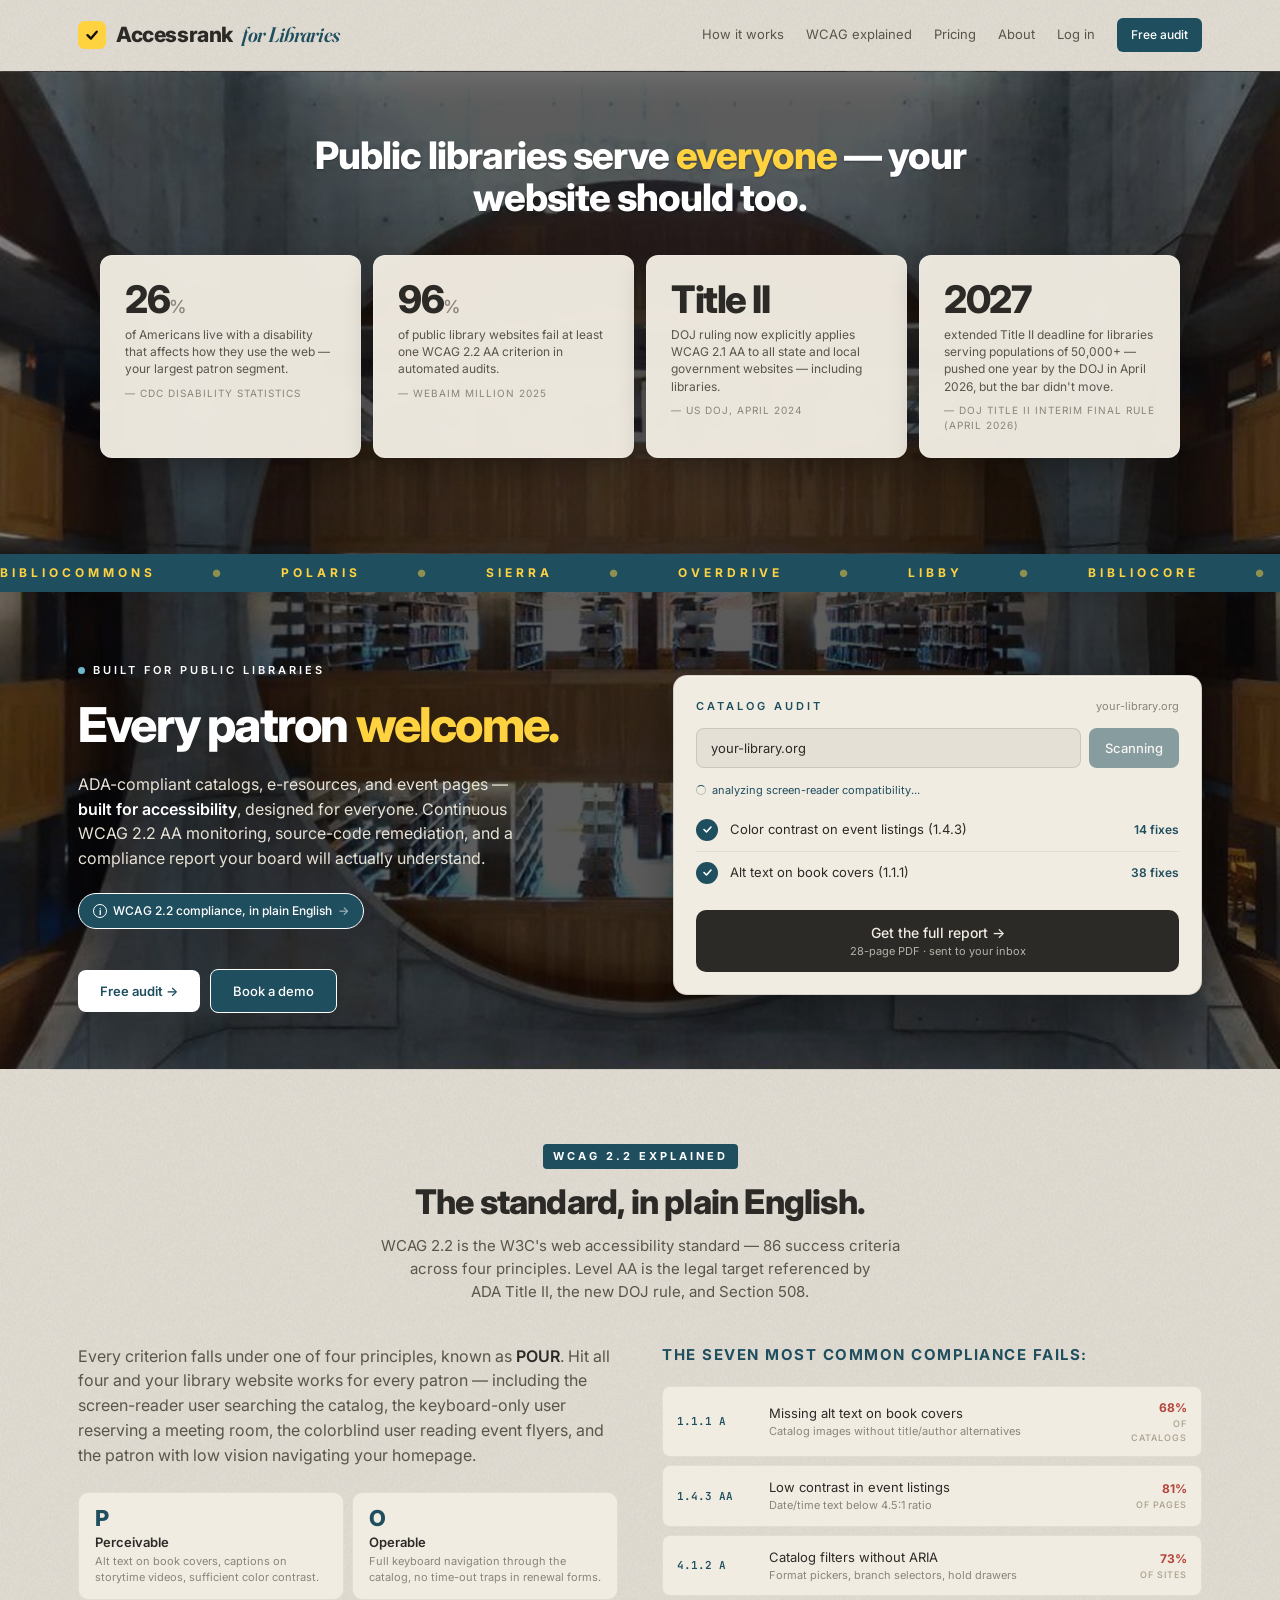
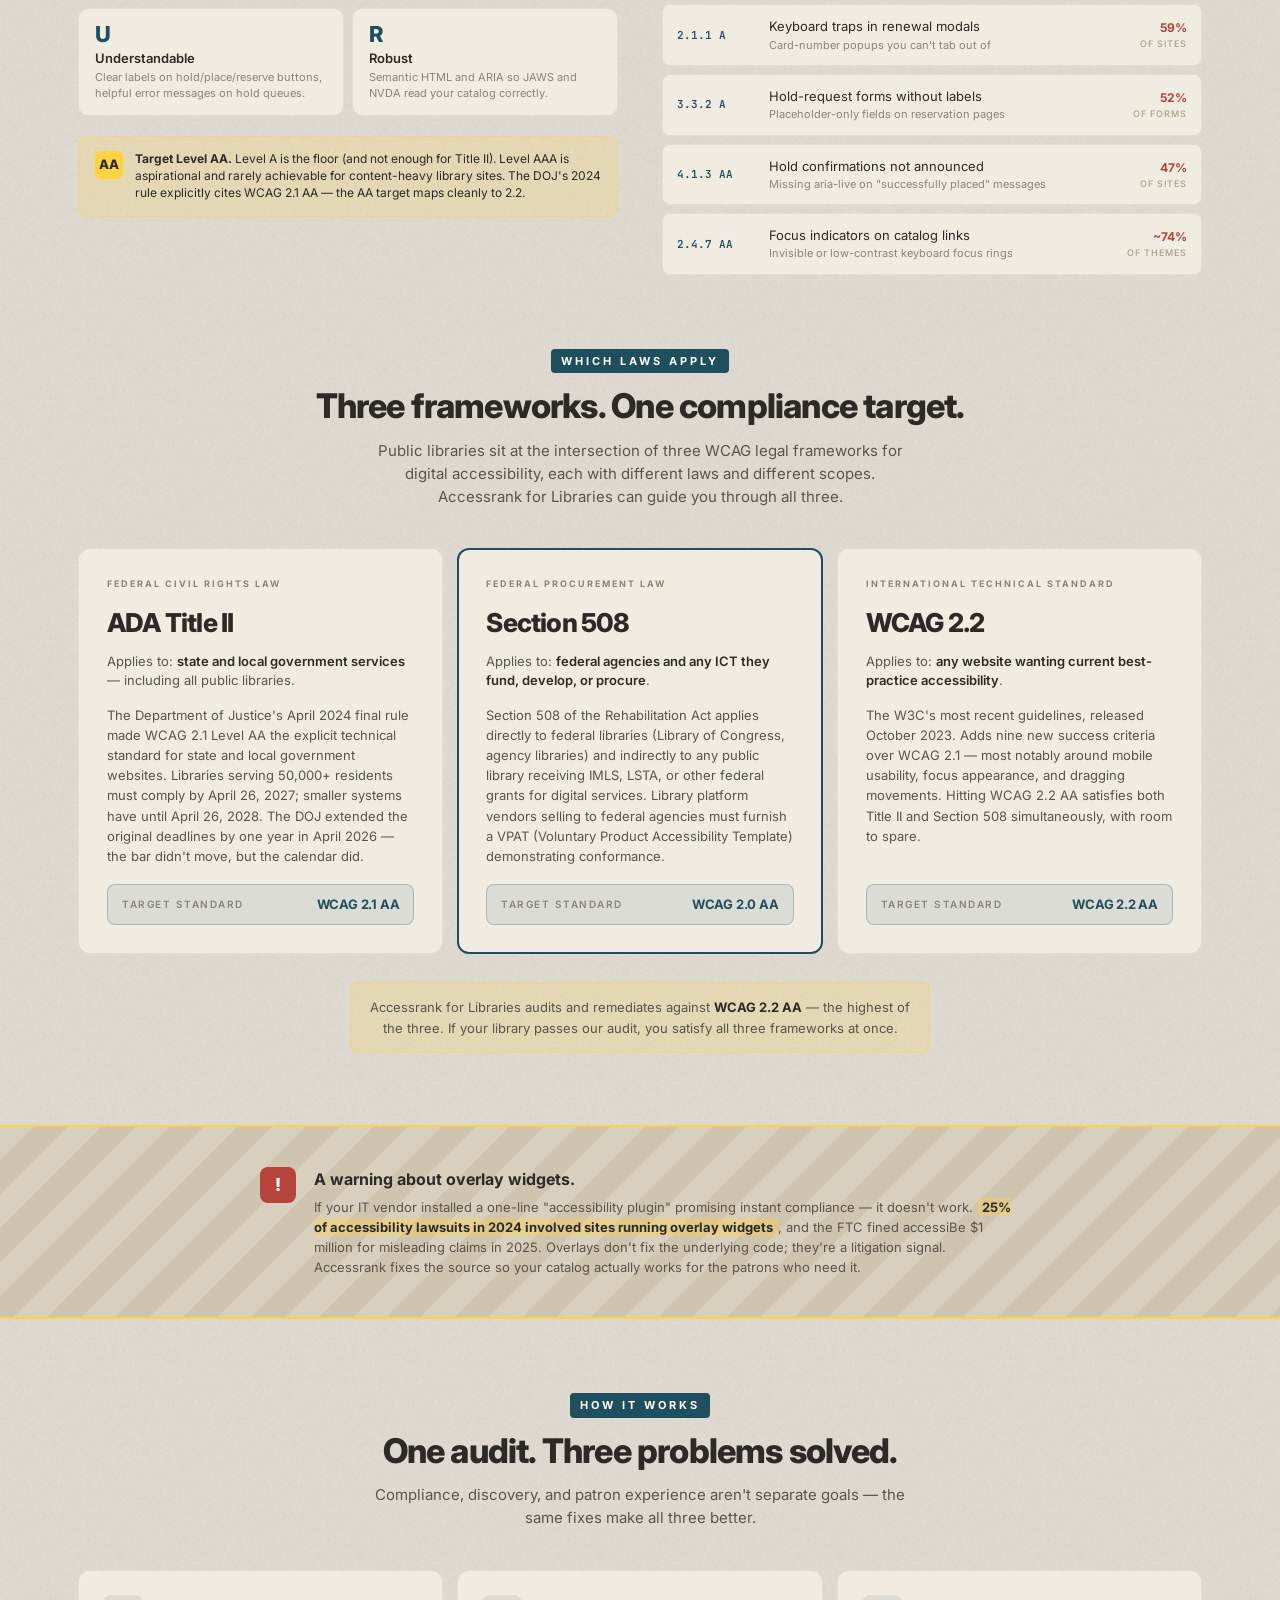
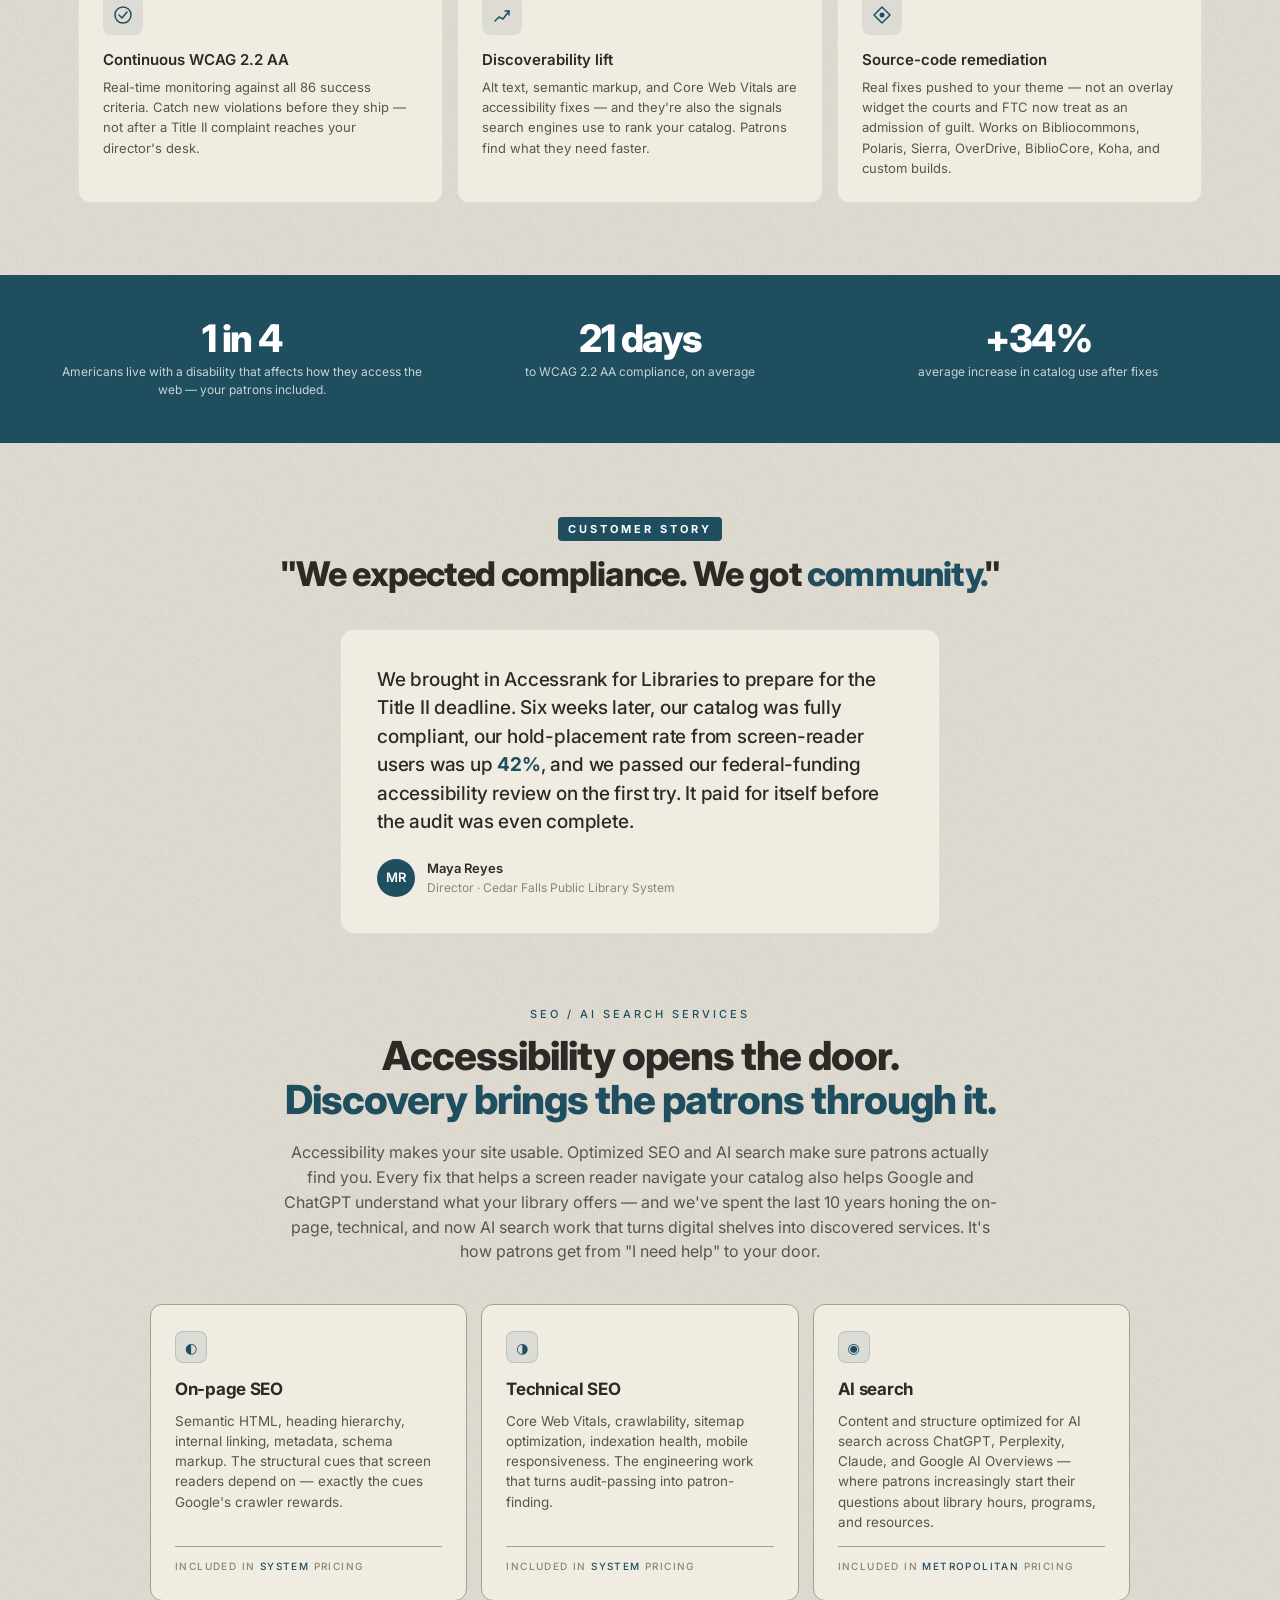
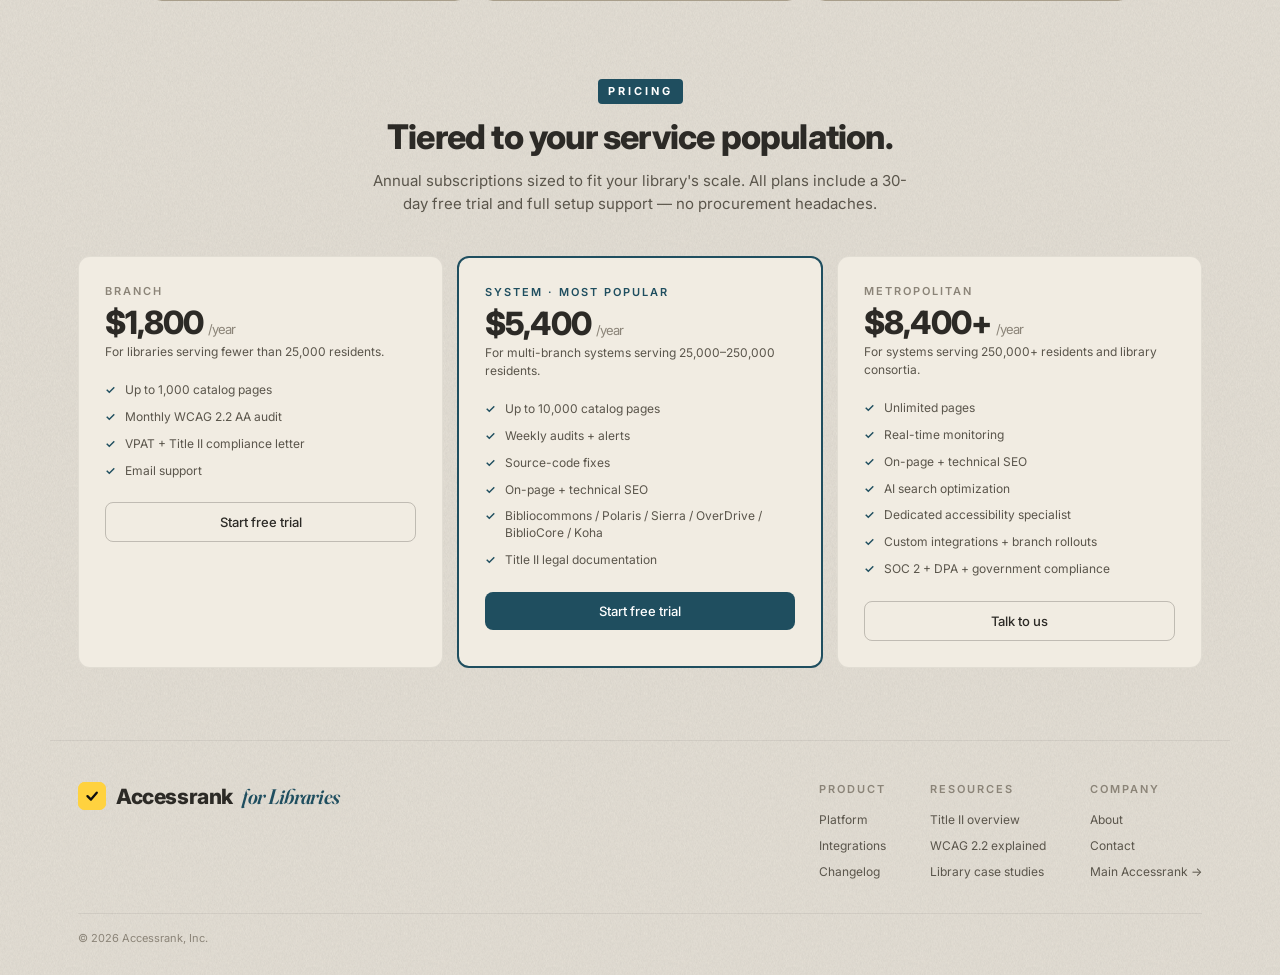
==== commit e3dfa455: "Add files via upload" ====
--- a/index.html
+++ b/index.html
@@ -3,1704 +3,148 @@
 <head>
   <meta charset="UTF-8" />
   <meta name="viewport" content="width=device-width, initial-scale=1.0" />
-  <title>Accessrank — WCAG 2.2 Accessibility Audits for DTC Ecommerce</title>
-  <meta name="description" content="Accessrank fixes WCAG 2.2 accessibility violations at the source code level — protecting DTC stores from ADA litigation and boosting SEO rankings." />
-  <meta property="og:title" content="Accessrank — Higher rank. Wider reach." />
-  <meta property="og:description" content="We make predatory lawyers look elsewhere — and give your SEO and AI rankings the boost they need for your business to thrive." />
-  <meta property="og:type" content="website" />
-
-  <!-- Fonts -->
+  <title>Accessrank for Libraries — ADA-compliant catalogs, e-resources, and event pages</title>
+  <meta name="description" content="WCAG 2.2 AA compliance for public library websites. Built for Bibliocommons, Polaris, Sierra, OverDrive, Libby, and custom catalogs. Continuous monitoring + source-code remediation." />
+
   <link rel="preconnect" href="https://fonts.googleapis.com" />
   <link rel="preconnect" href="https://fonts.gstatic.com" crossorigin />
-  <link href="https://fonts.googleapis.com/css2?family=Inter:wght@400;500;600;800&family=JetBrains+Mono:wght@600&display=swap" rel="stylesheet" />
-
-  <style>
-/* ==================================================================
-   ACCESSRANK — STYLES
-   ==================================================================
-   Sections (Cmd/Ctrl+F to jump):
-     1. DESIGN TOKENS  — colors, type, spacing variables
-     2. RESET / BASE
-     3. NAV + MOBILE MENU
-     4. HERO
-     5. AUDIT CARD (live audit widget)
-     6. MARQUEE (scrolling platform list)
-     7. RISK STRIP ("The stakes")
-     8. WCAG 2.2 EXPLAINER
-     9. OVERLAY WARNING
-    10. FEATURES ("How it works")
-    11. STATS STRIP
-    12. TESTIMONIAL
-    13. PRICING
-    14. FOOTER
-    15. RESPONSIVE
-    16. SCROLL-TRIGGERED FADE-IN
-   ================================================================== */
-
-
-/* ==================================================================
-   1. DESIGN TOKENS
-   ================================================================== */
-:root {
-  --brand:           #FFD23F;
-  --brand-soft:      rgba(255, 210, 63, 0.12);
-  --brand-border:    rgba(255, 210, 63, 0.30);
-  --warning:         #FF6B47;
-  --warning-soft:    #FF8B6E;
-  --stakes-accent:   #3B82F6;
-
-  --bg:              #0E0E10;
-  --surface:         #1A1A1D;
-  --text:            #FFFFFF;
-  --text-soft:       #D4D0C5;
-  --text-muted:      #B5B0A4;
-  --text-faint:      #9A9590;
-  --text-fainter:    #6B6760;
-  --hairline:        rgba(240, 237, 229, 0.14);
-  --hairline-strong: rgba(240, 237, 229, 0.18);
-
-  --h1-size:         48px;
-  --h2-size:         36px;
-  --body-size:       16px;
-  --caption-size:    11px;
-
-  --ease-out:        cubic-bezier(0.23, 1, 0.32, 1);
-}
-
-
-/* ==================================================================
-   2. RESET / BASE
-   ================================================================== */
-* { box-sizing: border-box; }
-
-html { scroll-behavior: smooth; }
-
-body {
-  font-family: 'Inter', system-ui, -apple-system, sans-serif;
-  background: var(--bg);
-  color: var(--text-soft);
-  margin: 0;
-  border-radius: 12px;
-  overflow-x: hidden;
-  position: relative;
-  isolation: isolate;
-}
-
-/* ──────────────────────────────────────────────────────────────────
-   ANIMATED GRADIENT BACKGROUND LAYERS
-   Two pseudo-elements layered behind all page content. Each holds
-   multiple radial-gradient "blobs" that drift slowly on independent
-   timing cycles. Six blobs total, distributed across upper and lower
-   halves, including a dark red accent that ties to the warning red
-   used elsewhere on the site.
-   Honors prefers-reduced-motion (real WCAG 2.2 concern).
-   ────────────────────────────────────────────────────────────────── */
-body::before,
-body::after {
-  content: '';
-  position: fixed;
-  inset: -10%;
-  pointer-events: none;
-  z-index: -1;
-}
-
-body::before {
-  background:
-    /* Center-left navy */
-    radial-gradient(800px circle at 30% 30%,
-      rgba(28, 50, 100, 0.55) 0%,
-      rgba(28, 50, 100, 0) 55%),
-    /* Center-right red — primary red presence */
-    radial-gradient(700px circle at 70% 65%,
-      rgba(110, 30, 35, 0.50) 0%,
-      rgba(110, 30, 35, 0) 60%),
-    /* Upper-right teal */
-    radial-gradient(600px circle at 75% 25%,
-      rgba(20, 70, 90, 0.40) 0%,
-      rgba(20, 70, 90, 0) 60%);
-  animation: blob-drift-1 18s ease-in-out infinite alternate;
-}
-
-body::after {
-  background:
-    /* Lower-center red — secondary red presence */
-    radial-gradient(750px circle at 45% 80%,
-      rgba(90, 28, 35, 0.42) 0%,
-      rgba(90, 28, 35, 0) 60%),
-    /* Lower-right eggplant */
-    radial-gradient(700px circle at 85% 90%,
-      rgba(60, 22, 70, 0.45) 0%,
-      rgba(60, 22, 70, 0) 60%),
-    /* Mid-left slate-blue */
-    radial-gradient(600px circle at 20% 55%,
-      rgba(40, 50, 90, 0.40) 0%,
-      rgba(40, 50, 90, 0) 60%);
-  animation: blob-drift-2 22s ease-in-out infinite alternate;
-}
-
-@keyframes blob-drift-1 {
-  0%   { transform: translate(-15%, -10%) scale(1);    }
-  50%  { transform: translate(20%, 12%)   scale(1.15); }
-  100% { transform: translate(-8%, 18%)   scale(0.95); }
-}
-
-@keyframes blob-drift-2 {
-  0%   { transform: translate(15%, 10%)   scale(1);    }
-  33%  { transform: translate(-22%, -8%)  scale(1.12); }
-  66%  { transform: translate(18%, 15%)   scale(0.95); }
-  100% { transform: translate(-12%, -15%) scale(1.08); }
-}
-
-@media (prefers-reduced-motion: reduce) {
-  body::before,
-  body::after { animation: none; }
-}
-
-a { text-decoration: none; }
-button { font-family: inherit; cursor: pointer; border: none; background: transparent; }
-button:focus-visible { outline: 2px solid var(--brand); outline-offset: 2px; border-radius: 4px; }
-
-
-/* ==================================================================
-   3. NAV + MOBILE MENU
-   ================================================================== */
-.nav {
-  display: flex;
-  align-items: center;
-  justify-content: space-between;
-  padding: 18px 28px;
-  border-bottom: 1px solid var(--hairline-strong);
-  max-width: 1180px;
-  margin: 0 auto;
-}
-
-.logo {
-  display: flex;
-  align-items: center;
-  gap: 8px;
-  font-weight: 800;
-  font-size: 19px;
-  letter-spacing: -0.5px;
-  color: var(--text);
-}
-
-/* ==================================================================
-   LOGO MARK ANIMATION
-   ================================================================== */
-.logo-mark {
-  width: 24px;
-  height: 24px;
-  border-radius: 6px;
-  display: inline-flex;
-  align-items: center;
-  justify-content: center;
-  position: relative;
-  overflow: hidden;
-  background: var(--brand);
-  flex-shrink: 0;
-}
-
-.logo-mark .layer {
-  position: absolute;
-  inset: 0;
-  pointer-events: none;
-  z-index: 1;
-}
-.logo-mark .layer-red {
-  background: #E0432B;
-  transform: translate(-110%, 110%);
-  animation: logoWipeRed 5s ease-in-out 1 forwards;
-}
-.logo-mark .layer-green {
-  background: #4ADE80;
-  transform: translate(110%, -110%);
-  animation: logoWipeGreen 5s ease-in-out 1 forwards;
-}
-.logo-mark .layer-yellow {
-  background: var(--brand);
-  transform: translate(-110%, 110%);
-  animation: logoWipeYellowReturn 5s ease-in-out 1 forwards;
-}
-
-.logo-mark .icon {
-  position: absolute;
-  inset: 0;
-  display: flex;
-  align-items: center;
-  justify-content: center;
-  z-index: 2;
-  pointer-events: none;
-}
-.logo-mark .icon svg {
-  width: 58%;
-  height: 58%;
-  display: block;
-}
-.logo-mark .icon-yellow { animation: logoIconYellow 5s ease-in-out 1 forwards; }
-.logo-mark .icon-red    { opacity: 0; animation: logoIconRed   5s ease-in-out 1 forwards; }
-.logo-mark .icon-green  { opacity: 0; animation: logoIconGreen 5s ease-in-out 1 forwards; transform-origin: 50% 50%; }
-
-.logo-mark .swipe {
-  position: absolute;
-  top: -50%; left: -150%;
-  width: 200%; height: 200%;
-  pointer-events: none;
-  z-index: 4;
-  filter: blur(0.5px);
-  opacity: 0;
-}
-.logo-mark .swipe-1,
-.logo-mark .swipe-3 {
-  background: linear-gradient(45deg,  transparent 45%, rgba(255,255,255,0.85) 50%, transparent 55%);
-}
-.logo-mark .swipe-2 {
-  background: linear-gradient(-45deg, transparent 45%, rgba(255,255,255,0.85) 50%, transparent 55%);
-}
-.logo-mark .swipe-1 { animation: logoSwipe1 5s ease-in-out 1 forwards; }
-.logo-mark .swipe-2 { animation: logoSwipe2 5s ease-in-out 1 forwards; }
-.logo-mark .swipe-3 { animation: logoSwipe3 5s ease-in-out 1 forwards; }
-
-@keyframes logoWipeRed {
-  0%, 13%   { transform: translate(-110%, 110%); }
-  22%, 40%  { transform: translate(0, 0); }
-  48%, 100% { transform: translate(110%, -110%); }
-}
-@keyframes logoWipeGreen {
-  0%, 38%   { transform: translate(110%, -110%); }
-  47%, 70%  { transform: translate(0, 0); }
-  77%, 100% { transform: translate(-110%, 110%); }
-}
-@keyframes logoWipeYellowReturn {
-  0%, 68%   { transform: translate(-110%, 110%); }
-  77%, 100% { transform: translate(0, 0); }
-}
-@keyframes logoIconYellow {
-  0%, 18%   { opacity: 1; }
-  22%, 72%  { opacity: 0; }
-  82%, 100% { opacity: 1; }
-}
-@keyframes logoIconRed {
-  0%, 18%   { opacity: 0; }
-  25%, 38%  { opacity: 1; }
-  44%, 100% { opacity: 0; }
-}
-@keyframes logoIconGreen {
-  0%, 43%   { opacity: 0; transform: scale(1); }
-  50%       { opacity: 1; transform: scale(1); }
-  56%       { opacity: 1; transform: scale(1); }
-  63%       { opacity: 1; transform: scale(1.42); }
-  68%       { opacity: 1; transform: scale(0.96); }
-  72%       { opacity: 1; transform: scale(1); }
-  78%, 100% { opacity: 0; transform: scale(1); }
-}
-@keyframes logoSwipe1 {
-  0%, 11%   { transform: translate(-50%, 50%);  opacity: 0; }
-  13%       { transform: translate(-50%, 50%);  opacity: 1; }
-  21%       { transform: translate(50%, -50%);  opacity: 1; }
-  23%, 100% { opacity: 0; }
-}
-@keyframes logoSwipe2 {
-  0%, 38%   { transform: translate(50%, -50%);  opacity: 0; }
-  40%       { transform: translate(50%, -50%);  opacity: 1; }
-  46%       { transform: translate(-50%, 50%);  opacity: 1; }
-  48%, 100% { opacity: 0; }
-}
-@keyframes logoSwipe3 {
-  0%, 68%   { transform: translate(-50%, 50%);  opacity: 0; }
-  70%       { transform: translate(-50%, 50%);  opacity: 1; }
-  76%       { transform: translate(50%, -50%);  opacity: 1; }
-  78%, 100% { opacity: 0; }
-}
-
-.nav-right {
-  display: flex;
-  gap: 22px;
-  align-items: center;
-  font-size: 13px;
-}
-
-.nav-right a:not(.cta-nav) {
-  color: var(--text-soft);
-  transition: color 0.15s;
-}
-
-.nav-right a:not(.cta-nav):hover { color: var(--text); }
-
-.cta-nav {
-  background: var(--brand);
-  color: var(--bg);
-  padding: 8px 14px;
-  border-radius: 6px;
-  font-weight: 500;
-  font-size: 12px;
-  transition: opacity 0.15s ease;
-}
-
-.cta-nav:hover { opacity: 0.85; }
-
-.hamburger {
-  display: none;
-  flex-direction: column;
-  gap: 4px;
-  padding: 8px;
-}
-
-.ham-line {
-  width: 22px;
-  height: 2px;
-  background: var(--text);
-  border-radius: 2px;
-  transition: transform 0.2s, opacity 0.2s;
-}
-
-.hamburger[aria-expanded="true"] .ham-line:nth-child(1) {
-  transform: translateY(6px) rotate(45deg);
-}
-.hamburger[aria-expanded="true"] .ham-line:nth-child(2) { opacity: 0; }
-.hamburger[aria-expanded="true"] .ham-line:nth-child(3) {
-  transform: translateY(-6px) rotate(-45deg);
-}
-
-.mobile-menu {
-  display: none;
-  flex-direction: column;
-  gap: 0;
-  position: absolute;
-  top: 60px;
-  left: 0;
-  right: 0;
-  background: var(--bg);
-  border-bottom: 1px solid var(--hairline-strong);
-  padding: 16px 28px;
-  z-index: 100;
-}
-
-.mobile-menu.open { display: flex; }
-
-.mobile-menu a {
-  color: var(--text-soft);
-  padding: 14px 0;
-  border-bottom: 1px solid var(--hairline);
-  font-size: 15px;
-}
-
-.mobile-menu a:last-child { border-bottom: none; }
-
-.mobile-menu .cta-mobile {
-  background: var(--brand);
-  color: var(--bg);
-  margin-top: 12px;
-  padding: 14px !important;
-  text-align: center;
-  border-radius: 8px;
-  font-weight: 600;
-}
-
-
-/* ==================================================================
-   4. HERO
-   ================================================================== */
-.hero {
-  display: grid;
-  grid-template-columns: 0.75fr 1fr;
-  gap: 18px;
-  padding: 56px 28px 36px;
-  align-items: center;
-  max-width: 1180px;
-  margin: 0 auto;
-}
-
-.eyebrow {
-  display: inline-flex;
-  align-items: center;
-  gap: 8px;
-  font-size: var(--caption-size);
-  letter-spacing: 3px;
-  color: var(--brand);
-  font-weight: 500;
-  margin-bottom: 22px;
-}
-
-.pulse-dot {
-  width: 7px;
-  height: 7px;
-  border-radius: 50%;
-  background: var(--brand);
-  animation: pulse 2s ease-in-out infinite;
-}
-
-@keyframes pulse {
-  0%, 100% { opacity: 1; }
-  50%      { opacity: 0.3; }
-}
-
-.hero h1 {
-  font-size: var(--h1-size);
-  line-height: 1.02;
-  letter-spacing: -2px;
-  font-weight: 800;
-  margin: 0 0 22px;
-  color: var(--text);
-}
-
-.hero h1 .accent { color: var(--brand); }
-
-.sub {
-  font-size: var(--body-size);
-  line-height: 1.55;
-  color: var(--text-soft);
-  max-width: 440px;
-  margin: 0 0 22px;
-}
-
-.sub .highlight {
-  color: var(--text);
-  font-weight: 500;
-}
-
-.wcag-link {
-  display: inline-flex;
-  align-items: center;
-  gap: 6px;
-  padding: 8px 14px;
-  background: var(--brand-soft);
-  color: #FFFFFF;
-  border: 1px solid var(--brand-border);
-  border-radius: 100px;
-  font-size: 12px;
-  font-weight: 500;
-  margin-bottom: 24px;
-  transition: background 0.2s;
-}
-
-.wcag-link:hover { background: rgba(255, 210, 63, 0.18); }
-
-.info-circle {
-  width: 14px;
-  height: 14px;
-  border-radius: 50%;
-  border: 1.5px solid var(--brand);
-  display: inline-flex;
-  align-items: center;
-  justify-content: center;
-  font-size: 9px;
-  font-weight: 700;
-  line-height: 1;
-}
-
-.cta-row {
-  display: flex;
-  gap: 10px;
-  align-items: center;
-}
-
-.btn-primary {
-  background: var(--brand);
-  color: var(--bg);
-  padding: 13px 22px;
-  border-radius: 8px;
-  font-weight: 500;
-  font-size: 13px;
-  transition: opacity 0.15s ease;
-}
-
-.btn-primary:hover { opacity: 0.85; }
-
-.btn-secondary {
-  background: transparent;
-  color: var(--text);
-  padding: 13px 22px;
-  border-radius: 8px;
-  font-weight: 500;
-  font-size: 13px;
-  border: 1px solid rgba(255, 255, 255, 0.25);
-  transition: background 0.15s ease, border-color 0.15s ease;
-}
-
-.btn-secondary:hover {
-  background: rgba(255, 255, 255, 0.06);
-  border-color: rgba(255, 255, 255, 0.4);
-}
-
-
-/* ==================================================================
-   5. AUDIT CARD
-   ================================================================== */
-.audit-card {
-  background: var(--surface);
-  border-radius: 14px;
-  padding: 22px;
-  border: 1px solid var(--hairline-strong);
-}
-
-.audit-head {
-  display: flex;
-  justify-content: space-between;
-  align-items: center;
-  margin-bottom: 14px;
-}
-
-.audit-title {
-  font-size: 11px;
-  letter-spacing: 3px;
-  color: var(--brand);
-  font-weight: 500;
-}
-
-.audit-meta {
-  font-size: 11px;
-  color: var(--text-faint);
-}
-
-.url-form {
-  display: flex;
-  gap: 8px;
-  margin-bottom: 14px;
-}
-
-.url-input {
-  flex: 1;
-  background: var(--bg);
-  border: 1px solid rgba(240, 237, 229, 0.15);
-  color: var(--text);
-  padding: 11px 14px;
-  border-radius: 8px;
-  font-size: 13px;
-  font-family: inherit;
-  outline: none;
-  transition: border-color 0.15s;
-}
-
-.url-input::placeholder { color: var(--text-fainter); }
-.url-input:focus { border-color: var(--brand); }
-
-.scan-btn {
-  background: var(--brand);
-  color: var(--bg);
-  padding: 11px 16px;
-  border-radius: 8px;
-  font-weight: 500;
-  font-size: 13px;
-  white-space: nowrap;
-  transition: opacity 0.15s;
-}
-
-.scan-btn:hover { opacity: 0.85; }
-.scan-btn:disabled { opacity: 0.5; cursor: not-allowed; }
-
-.scan-status {
-  font-size: 11px;
-  color: var(--text-faint);
-  margin-bottom: 10px;
-  min-height: 14px;
-  display: flex;
-  align-items: center;
-  gap: 6px;
-}
-
-.scan-status.active { color: var(--brand); }
-
-.scan-spinner {
-  width: 10px;
-  height: 10px;
-  border: 1.5px solid rgba(255, 210, 63, 0.3);
-  border-top-color: var(--brand);
-  border-radius: 50%;
-  animation: spin 0.7s linear infinite;
-}
-
-@keyframes spin { to { transform: rotate(360deg); } }
-
-.audit-rows {
-  display: flex;
-  flex-direction: column;
-}
-
-.audit-row {
-  display: flex;
-  align-items: center;
-  gap: 12px;
-  padding: 10px 0;
-  border-bottom: 1px solid var(--hairline);
-  font-size: 13px;
-  opacity: 0;
-  transform: translateY(6px);
-  transition: opacity 0.4s var(--ease-out), transform 0.4s var(--ease-out);
-}
-
-.audit-row.visible {
-  opacity: 1;
-  transform: translateY(0);
-}
-
-.audit-row:last-child { border-bottom: none; }
-
-.check-circle {
-  width: 22px;
-  height: 22px;
-  border-radius: 50%;
-  background: var(--brand);
-  display: inline-flex;
-  align-items: center;
-  justify-content: center;
-  flex-shrink: 0;
-}
-
-.row-label { color: var(--text); flex: 1; }
-.row-meta  { color: var(--brand); font-size: 12px; font-weight: 500; }
-
-.empty-state {
-  padding: 24px 12px;
-  text-align: center;
-  color: var(--text-faint);
-  font-size: 13px;
-}
-
-.report-cta {
-  margin-top: 16px;
-  padding: 14px;
-  background: transparent;
-  color: var(--text);
-  border: 1px solid var(--text);
-  border-radius: 10px;
-  text-align: center;
-  font-weight: 500;
-  font-size: 14px;
-  width: 100%;
-  font-family: inherit;
-  transition: background 0.18s ease, color 0.18s ease, border-color 0.18s ease;
-}
-
-.report-cta:hover,
-.report-cta:focus-visible {
-  background: var(--brand);
-  color: var(--bg);
-  border-color: var(--brand);
-}
-
-/* On hover, the sub-text inverts back to dark-on-yellow */
-.report-cta:hover .report-cta-sub,
-.report-cta:focus-visible .report-cta-sub {
-  color: rgba(14, 14, 16, 0.7);
-}
-
-.report-cta-sub {
-  display: block;
-  font-size: 11px;
-  color: rgba(255, 255, 255, 0.7);
-  margin-top: 3px;
-  font-weight: 400;
-}
-
-.check-anim {
-  stroke-dasharray: 16;
-  stroke-dashoffset: 16;
-  animation: drawCheck 0.6s var(--ease-out) forwards;
-}
-
-@keyframes drawCheck {
-  0%       { stroke-dashoffset: 16; }
-  60%, 100% { stroke-dashoffset: 0; }
-}
-
-
-/* ==================================================================
-   6. MARQUEE
-   ================================================================== */
-.marquee {
-  background: linear-gradient(90deg, #3B82F6 0%, #1E3A8A 100%);
-  color: #FFFFFF;
-  padding: 10px 0;
-  overflow: hidden;
-  border-top: 1px solid rgba(255, 255, 255, 0.08);
-  border-bottom: 1px solid rgba(255, 255, 255, 0.08);
-}
-
-.marquee-track {
-  display: flex;
-  gap: 56px;
-  animation: marquee-scroll 28s linear infinite;
-  white-space: nowrap;
-  width: max-content;
-}
-
-.marquee-track .item {
-  font-size: 12px;
-  font-weight: 700;
-  letter-spacing: 4px;
-  display: inline-flex;
-  align-items: center;
-  gap: 56px;
-}
-
-.marquee-track .sep {
-  color: rgba(255, 255, 255, 0.45);
-  opacity: 0.4;
-  font-size: 12px;
-}
-
-@keyframes marquee-scroll {
-  from { transform: translateX(0); }
-  to   { transform: translateX(-50%); }
-}
-
-
-/* ==================================================================
-   7. RISK STRIP
-   ================================================================== */
-.risk-strip {
-  padding: 40px 28px 56px;
-  border-bottom: 1px solid rgba(240, 237, 229, 0.06);
-  max-width: 1180px;
-  margin: 0 auto;
-}
-
-.risk-eyebrow {
-  font-size: 11px;
-  letter-spacing: 3px;
-  color: var(--brand);
-  font-weight: 500;
-  margin-bottom: 12px;
-  text-align: center;
-}
-
-.risk-title {
-  font-size: 40px;
-  line-height: 1.1;
-  letter-spacing: -1px;
-  font-weight: 800;
-  margin: 0 auto 36px;
-  color: var(--text);
-  text-align: center;
-  max-width: 760px;
-}
-
-.risk-title .red { color: var(--stakes-accent); }
-
-.risk-grid {
-  display: grid;
-  grid-template-columns: repeat(4, 1fr);
-  gap: 12px;
-  max-width: 920px;
-  margin: 0 auto;
-}
-
-.risk-card {
-  padding: 22px;
-  background: var(--surface);
-  border-radius: 12px;
-  border: 1px solid var(--hairline);
-}
-
-.risk-num {
-  font-size: 38px;
-  font-weight: 800;
-  letter-spacing: -1.5px;
-  color: var(--text);
-  line-height: 1;
-  margin-bottom: 8px;
-}
-
-.risk-num .small {
-  font-size: 18px;
-  color: var(--text-faint);
-  font-weight: 500;
-}
-
-.risk-label {
-  font-size: 12px;
-  color: var(--text-soft);
-  line-height: 1.45;
-  margin-bottom: 8px;
-}
-
-.risk-source {
-  font-size: 10px;
-  color: var(--text-fainter);
-  letter-spacing: 1px;
-  text-transform: uppercase;
-}
-
-
-/* ==================================================================
-   7b. SEO / AI SEARCH SECTION
-   ================================================================== */
-.seo-strip {
-  padding: 36px 28px 72px;
-  max-width: 1180px;
-  margin: 0 auto;
-}
-
-.seo-eyebrow {
-  font-size: 11px;
-  letter-spacing: 3px;
-  color: var(--brand);
-  font-weight: 500;
-  margin-bottom: 12px;
-  text-align: center;
-  text-transform: uppercase;
-}
-
-.seo-title {
-  font-size: 38px;
-  line-height: 1.1;
-  letter-spacing: -1px;
-  font-weight: 800;
-  margin: 0 auto 18px;
-  color: var(--text);
-  text-align: center;
-  max-width: 720px;
-}
-
-.seo-title .accent { color: var(--brand); }
-
-.seo-sub {
-  font-size: 16px;
-  line-height: 1.55;
-  color: var(--text-soft);
-  text-align: center;
-  max-width: 680px;
-  margin: 0 auto 40px;
-}
-
-.seo-grid {
-  display: grid;
-  grid-template-columns: repeat(3, 1fr);
-  gap: 14px;
-  max-width: 980px;
-  margin: 0 auto 28px;
-}
-
-.seo-card {
-  padding: 26px 24px;
-  background: var(--surface);
-  border-radius: 12px;
-  border: 1px solid var(--hairline);
-  display: flex;
-  flex-direction: column;
-}
-
-.seo-card-icon {
-  width: 32px;
-  height: 32px;
-  border-radius: 8px;
-  background: rgba(255, 210, 63, 0.10);
-  border: 1px solid rgba(255, 210, 63, 0.22);
-  display: flex;
-  align-items: center;
-  justify-content: center;
-  color: var(--brand);
-  font-size: 14px;
-  font-weight: 700;
-  margin-bottom: 14px;
-}
-
-.seo-card-title {
-  font-size: 17px;
-  font-weight: 700;
-  color: var(--text);
-  margin: 0 0 8px;
-  letter-spacing: -0.3px;
-}
-
-.seo-card-body {
-  font-size: 13.5px;
-  line-height: 1.5;
-  color: var(--text-soft);
-  margin: 0 0 14px;
-  flex: 1;
-}
-
-.seo-card-tier {
-  font-size: 10px;
-  letter-spacing: 1.4px;
-  text-transform: uppercase;
-  color: var(--text-fainter);
-  font-weight: 500;
-  padding-top: 12px;
-  border-top: 1px solid var(--hairline);
-}
-
-.seo-card-tier .tier-label { color: var(--brand); }
-
-.seo-closer {
-  text-align: center;
-  font-weight: 700;
-  font-size: 36px;
-  letter-spacing: -0.8px;
-  line-height: 1.2;
-  color: var(--text);
-  max-width: 760px;
-  margin: 0 auto;
-}
-
-.seo-closer .white { color: #FFFFFF; }
-.seo-closer .blue  { color: var(--stakes-accent); }
-
-.seo-closer .accent { color: var(--brand); font-style: italic; }
-
-@media (max-width: 768px) {
-  .seo-grid { grid-template-columns: 1fr; }
-  .seo-title { font-size: 30px; }
-  .seo-strip { padding: 48px 20px 56px; }
-}
-
-
-/* ==================================================================
-   8. WCAG 2.2 EXPLAINER
-   ================================================================== */
-.wcag-section {
-  padding: 64px 28px 36px;
-  max-width: 1180px;
-  margin: 0 auto;
-}
-
-.section-eyebrow {
-  font-size: 11px;
-  letter-spacing: 3px;
-  color: var(--brand);
-  font-weight: 500;
-  margin-bottom: 12px;
-  text-align: center;
-}
-
-h2 {
-  font-size: var(--h2-size);
-  line-height: 1.1;
-  letter-spacing: -1px;
-  font-weight: 800;
-  margin: 0 0 14px;
-  color: var(--text);
-}
-
-.section-h2-center { text-align: center; }
-
-.section-sub {
-  font-size: 15px;
-  color: var(--text-soft);
-  text-align: center;
-  max-width: 480px;
-  margin: 0 auto 36px;
-  line-height: 1.55;
-}
-
-.wcag-grid {
-  display: grid;
-  grid-template-columns: 1fr 1fr;
-  gap: 40px;
-  align-items: start;
-}
-
-.wcag-section h2.section-h2-center {
-  text-align: center;
-  margin-bottom: 14px;
-}
-
-.wcag-lede {
-  font-size: 16px;
-  line-height: 1.55;
-  color: var(--text-soft);
-  margin: 0 0 24px;
-}
-
-.wcag-lede strong {
-  color: var(--text);
-  font-weight: 600;
-}
-
-.pour {
-  display: grid;
-  grid-template-columns: repeat(2, 1fr);
-  gap: 8px;
-  margin-bottom: 20px;
-}
-
-.pour-item {
-  padding: 12px 14px;
-  background: var(--surface);
-  border-radius: 8px;
-  border: 1px solid var(--hairline);
-}
-
-.pour-letter {
-  font-size: 22px;
-  font-weight: 800;
-  color: var(--brand);
-  letter-spacing: -1px;
-  line-height: 1;
-  margin-bottom: 4px;
-}
-
-.pour-name {
-  font-size: 13px;
-  font-weight: 500;
-  color: var(--text);
-  margin-bottom: 2px;
-}
-
-.pour-desc {
-  font-size: 11px;
-  color: var(--text-faint);
-  line-height: 1.4;
-}
-
-.wcag-meta-row {
-  display: flex;
-  gap: 10px;
-  padding: 14px 16px;
-  background: rgba(255, 210, 63, 0.08);
-  border: 1px solid rgba(255, 210, 63, 0.20);
-  border-radius: 10px;
-}
-
-.icon-box {
-  width: 28px;
-  height: 28px;
-  background: var(--brand);
-  color: var(--bg);
-  border-radius: 6px;
-  display: flex;
-  align-items: center;
-  justify-content: center;
-  font-weight: 800;
-  font-size: 13px;
-  flex-shrink: 0;
-}
-
-.wcag-meta-text {
-  font-size: 12px;
-  color: var(--text);
-  line-height: 1.4;
-}
-
-.wcag-meta-text strong { color: var(--brand); }
-
-.criteria-list {
-  display: flex;
-  flex-direction: column;
-  gap: 8px;
-}
-
-.criteria-head {
-  font-size: 15px;
-  letter-spacing: 1.5px;
-  color: var(--stakes-accent);
-  font-weight: 700;
-  margin-bottom: 20px;
-}
-
-.criteria-row {
-  display: grid;
-  grid-template-columns: 80px 1fr 60px;
-  gap: 12px;
-  padding: 12px 14px;
-  background: var(--surface);
-  border-radius: 8px;
-  border: 1px solid rgba(240, 237, 229, 0.06);
-  align-items: center;
-}
-
-.criteria-id {
-  font-family: 'JetBrains Mono', ui-monospace, monospace;
-  font-size: 11px;
-  color: var(--brand);
-  font-weight: 600;
-}
-
-.criteria-body {
-  font-size: 13px;
-  color: var(--text);
-  line-height: 1.4;
-}
-
-.criteria-body .desc {
-  display: block;
-  font-size: 11px;
-  color: var(--text-faint);
-  margin-top: 2px;
-  font-weight: 400;
-}
-
-.criteria-freq {
-  font-size: 12px;
-  color: var(--warning);
-  font-weight: 600;
-  text-align: right;
-}
-
-.criteria-freq .small {
-  font-size: 9px;
-  color: var(--text-fainter);
-  display: block;
-  letter-spacing: 1px;
-  text-transform: uppercase;
-  font-weight: 500;
-}
-
-
-/* ==================================================================
-   9. OVERLAY WARNING
-   ================================================================== */
-.overlay-warning {
-  padding: 40px 28px;
-  background:
-    repeating-linear-gradient(
-      135deg,
-      #1F1A12 0 24px,
-      #2B2316 24px 48px
-    );
-  border-top: 2px solid var(--brand);
-  border-bottom: 2px solid var(--brand);
-}
-
-.overlay-card {
-  max-width: 720px;
-  margin: 0 auto;
-  display: flex;
-  gap: 18px;
-  align-items: flex-start;
-}
-
-.overlay-icon {
-  width: 36px;
-  height: 36px;
-  background: var(--brand);
-  color: var(--bg);
-  border-radius: 8px;
-  display: flex;
-  align-items: center;
-  justify-content: center;
-  font-weight: 800;
-  font-size: 18px;
-  flex-shrink: 0;
-}
-
-.overlay-content h3 {
-  font-size: 16px;
-  font-weight: 700;
-  color: var(--brand);
-  margin: 0 0 6px;
-}
-
-.overlay-content p {
-  font-size: 13px;
-  color: #E8DCC4;
-  line-height: 1.55;
-  margin: 0;
-}
-
-.overlay-content p strong {
-  color: #FFFFFF;
-  font-weight: 700;
-  background: rgba(255, 210, 63, 0.15);
-  padding: 1px 5px;
-  border-radius: 3px;
-}
-
-
-/* ==================================================================
-   10. FEATURES
-   ================================================================== */
-.features {
-  padding: 72px 28px;
-  max-width: 1180px;
-  margin: 0 auto;
-}
-
-.feature-grid {
-  display: grid;
-  grid-template-columns: repeat(3, 1fr);
-  gap: 14px;
-}
-
-.feature-card {
-  background: var(--surface);
-  border-radius: 12px;
-  padding: 24px;
-  border: 1px solid var(--hairline);
-}
-
-.feature-icon {
-  width: 36px;
-  height: 36px;
-  border-radius: 8px;
-  background: var(--brand-soft);
-  display: flex;
-  align-items: center;
-  justify-content: center;
-  margin-bottom: 14px;
-}
-
-.feature-title {
-  font-size: 15px;
-  font-weight: 500;
-  color: var(--text);
-  margin: 0 0 6px;
-}
-
-.feature-desc {
-  font-size: 13px;
-  color: var(--text-muted);
-  line-height: 1.5;
-  margin: 0;
-}
-
-
-/* ==================================================================
-   11. STATS STRIP
-   ================================================================== */
-.stats-strip {
-  padding: 44px 28px;
-  background: var(--surface);
-  border-top: 1px solid var(--hairline);
-  border-bottom: 1px solid var(--hairline);
-}
-
-.stats-strip-inner {
-  max-width: 1180px;
-  margin: 0 auto;
-  display: grid;
-  grid-template-columns: repeat(3, 1fr);
-  gap: 14px;
-}
-
-.stat { text-align: center; }
-
-.stat-num {
-  font-size: 36px;
-  font-weight: 800;
-  letter-spacing: -1.5px;
-  color: var(--brand);
-  line-height: 1;
-  margin-bottom: 6px;
-}
-
-.stat-label {
-  font-size: 12px;
-  color: var(--text-soft);
-}
-
-
-/* ==================================================================
-   12. TESTIMONIAL
-   ================================================================== */
-.testimonial {
-  padding: 56px 28px 28px;
-  max-width: 1180px;
-  margin: 0 auto;
-}
-
-.accent-yellow { color: var(--brand); }
-.accent-blue { color: var(--stakes-accent); }
-
-.quote-card {
-  background: var(--surface);
-  border-radius: 14px;
-  padding: 32px;
-  border: 1px solid var(--hairline);
-  max-width: 540px;
-  margin: 28px auto 0;
-}
-
-.quote-text {
-  font-size: 19px;
-  line-height: 1.45;
-  color: var(--text);
-  font-weight: 500;
-  letter-spacing: -0.3px;
-  margin: 0 0 18px;
-}
-
-.quote-text .y { color: var(--brand); }
-
-.quote-attr {
-  display: flex;
-  align-items: center;
-  gap: 12px;
-}
-
-.avatar {
-  width: 36px;
-  height: 36px;
-  border-radius: 50%;
-  background: var(--brand);
-  color: var(--bg);
-  display: flex;
-  align-items: center;
-  justify-content: center;
-  font-weight: 500;
-  font-size: 13px;
-}
-
-.quote-name {
-  font-size: 13px;
-  color: var(--text);
-  font-weight: 500;
-}
-
-.quote-role {
-  font-size: 12px;
-  color: var(--text-faint);
-}
-
-
-/* ==================================================================
-   13. PRICING
-   ================================================================== */
-.pricing {
-  padding: 28px 28px 56px;
-  max-width: 1180px;
-  margin: 0 auto;
-}
-
-.pricing-grid {
-  display: grid;
-  grid-template-columns: repeat(4, 1fr);
-  gap: 10px;
-}
-
-/* Tablet — 4 cards become 2x2 (4 across is too cramped under ~960px) */
-@media (max-width: 960px) {
-  .pricing-grid { grid-template-columns: repeat(2, 1fr); }
-}
-
-.price-card {
-  background: var(--surface);
-  border-radius: 12px;
-  padding: 20px;
-  border: 1px solid var(--hairline);
-}
-
-.price-card.featured {
-  border: 2px solid var(--brand);
-}
-
-.price-tier {
-  font-size: 12px;
-  letter-spacing: 2px;
-  color: var(--text-faint);
-  font-weight: 500;
-  margin-bottom: 8px;
-}
-
-.price-tier.featured-tier { color: var(--brand); }
-
-.price-amount {
-  font-size: 30px;
-  font-weight: 800;
-  color: var(--text);
-  letter-spacing: -1px;
-  line-height: 1;
-  margin-bottom: 4px;
-}
-
-.price-amount .per {
-  font-size: 13px;
-  color: var(--text-faint);
-  font-weight: 400;
-  margin-left: 5px;
-}
-
-.price-desc {
-  font-size: 12px;
-  color: var(--text-muted);
-  margin-bottom: 16px;
-  line-height: 1.5;
-}
-
-.price-features {
-  list-style: none;
-  padding: 0;
-  margin: 0 0 16px;
-}
-
-.price-features li {
-  font-size: 12px;
-  color: var(--text-soft);
-  padding: 5px 0 5px 18px;
-  position: relative;
-  line-height: 1.4;
-}
-
-.price-features li::before {
-  content: '✓';
-  position: absolute;
-  left: 0;
-  color: var(--brand);
-  font-weight: 500;
-}
-
-.price-cta {
-  background: transparent;
-  color: var(--text);
-  padding: 11px;
-  border-radius: 8px;
-  font-weight: 500;
-  font-size: 13px;
-  border: 1px solid rgba(255, 255, 255, 0.25);
-  width: 100%;
-  font-family: inherit;
-  transition: background 0.15s ease;
-}
-
-.price-cta:hover { background: rgba(255, 255, 255, 0.06); }
-
-.price-cta.featured-cta {
-  background: var(--brand);
-  color: var(--bg);
-  border: none;
-}
-
-.price-cta.featured-cta:hover {
-  background: var(--brand);
-  opacity: 0.85;
-}
-
-
-/* ==================================================================
-   14. FOOTER
-   ================================================================== */
-.footer {
-  padding: 32px 28px 24px;
-  border-top: 1px solid #4A4A4D;
-  max-width: 1180px;
-  margin: 0 auto;
-}
-
-.footer-top {
-  display: flex;
-  justify-content: space-between;
-  align-items: flex-start;
-  margin-bottom: 24px;
-}
-
-.footer-cols {
-  display: flex;
-  gap: 40px;
-  font-size: 12px;
-}
-
-.footer-col h4 {
-  font-size: 11px;
-  letter-spacing: 2px;
-  color: var(--text-faint);
-  font-weight: 500;
-  margin: 0 0 10px;
-}
-
-.footer-col a {
-  display: block;
-  color: var(--text-soft);
-  padding: 4px 0;
-  transition: color 0.15s ease;
-}
-
-.footer-col a:hover { color: var(--text); }
-
-.footer-bottom {
-  display: flex;
-  justify-content: space-between;
-  align-items: center;
-  margin: 0 -28px;
-  padding: 16px 28px 0;
-  border-top: 1px solid #4A4A4D;
-  font-size: 11px;
-  color: var(--text-faint);
-}
-
-
-/* ==================================================================
-   15. RESPONSIVE
-   ================================================================== */
-@media (max-width: 900px) {
-  .hero { grid-template-columns: 1fr; gap: 28px; padding: 36px 20px 24px; }
-  .hero h1 { font-size: 36px; letter-spacing: -1.5px; }
-
-  .nav-right { display: none; }
-  .hamburger { display: flex; }
-  .nav { position: relative; }
-
-  .risk-grid { grid-template-columns: repeat(2, 1fr); }
-  .risk-title { font-size: 26px; }
-
-  .wcag-grid { grid-template-columns: 1fr; gap: 28px; }
-  .feature-grid { grid-template-columns: 1fr; }
-  .pricing-grid { grid-template-columns: 1fr; }
-
-  .stats-strip { padding: 32px 20px; }
-  .stats-strip-inner { grid-template-columns: 1fr; gap: 24px; }
-
-  .footer-top { flex-direction: column; gap: 24px; }
-  .footer-cols { flex-wrap: wrap; gap: 28px; }
-  .footer-bottom { flex-direction: column; gap: 8px; align-items: flex-start; }
-
-  h2 { font-size: 26px; }
-
-  .features, .pricing, .wcag-section, .testimonial { padding: 40px 20px; }
-  .risk-strip, .marquee { padding-left: 20px; padding-right: 20px; }
-  .marquee { padding: 10px 0; }
-}
-
-
-/* ==================================================================
-   16. SCROLL-TRIGGERED FADE-IN
-   ================================================================== */
-body.animations-ready [data-animate] {
-  opacity: 0;
-  transform: translateY(18px);
-  transition: opacity 0.5s var(--ease-out), transform 0.5s var(--ease-out);
-}
-
-body.animations-ready [data-animate].in-view {
-  opacity: 1;
-  transform: translateY(0);
-}
-
-@media (prefers-reduced-motion: reduce) {
-  body.animations-ready [data-animate] {
-    opacity: 1;
-    transform: none;
-    transition: none;
-  }
-}
-
-/* Scroll reveal (section-level) */
-.reveal {
-  opacity: 0;
-  transform: translateY(28px);
-  transition: opacity 0.6s cubic-bezier(0.22, 1, 0.36, 1),
-              transform 0.6s cubic-bezier(0.22, 1, 0.36, 1);
-}
-.reveal.in-view {
-  opacity: 1;
-  transform: none;
-}
-  </style>
+  <link href="https://fonts.googleapis.com/css2?family=Fraunces:ital,opsz,wght@1,9..144,500;1,9..144,600;1,9..144,700&family=Inter:wght@400;500;600;700;800&family=JetBrains+Mono:wght@500;600&display=swap" rel="stylesheet" />
+
+  <link rel="stylesheet" href="styles.css" />
 </head>
 <body>
 
   <!-- ============================================================== -->
-  <!-- NAV                                                              -->
-  <!-- ============================================================== -->
-  <nav class="nav">
-    <div class="logo">
+  <!-- 1. NAV                                                          -->
+  <!-- ============================================================== -->
+  <nav class="nav" aria-label="Primary">
+    <a href="#" class="logo">
       <span class="logo-mark" aria-hidden="true">
-        <span class="layer layer-red" aria-hidden="true"></span>
-        <span class="layer layer-green" aria-hidden="true"></span>
-        <span class="layer layer-yellow" aria-hidden="true"></span>
-        <span class="icon icon-yellow" aria-hidden="true">
+        <span class="layer layer-red"></span>
+        <span class="layer layer-green"></span>
+        <span class="layer layer-yellow"></span>
+        <span class="icon icon-yellow">
           <svg viewBox="0 0 14 14"><path d="M3 7 L6 10 L11 4" fill="none" stroke="#0E0E10" stroke-width="2" stroke-linecap="round" stroke-linejoin="round"/></svg>
         </span>
-        <span class="icon icon-red" aria-hidden="true">
+        <span class="icon icon-red">
           <svg viewBox="0 0 14 14"><path d="M5.4 3 L8.6 3 L7.8 9 L6.2 9 Z" fill="#FFFFFF"/><circle cx="7" cy="11.4" r="1.6" fill="#FFFFFF"/></svg>
         </span>
-        <span class="icon icon-green" aria-hidden="true">
+        <span class="icon icon-green">
           <svg viewBox="0 0 14 14"><path d="M3 7 L6 10 L11 4" fill="none" stroke="#0E0E10" stroke-width="2" stroke-linecap="round" stroke-linejoin="round"/></svg>
         </span>
-        <span class="swipe swipe-1" aria-hidden="true"></span>
-        <span class="swipe swipe-2" aria-hidden="true"></span>
-        <span class="swipe swipe-3" aria-hidden="true"></span>
+        <span class="swipe swipe-1"></span>
+        <span class="swipe swipe-2"></span>
+        <span class="swipe swipe-3"></span>
       </span>
-      Accessrank
-    </div>
+      Accessrank <span class="logo-suffix">for Libraries</span>
+    </a>
     <div class="nav-right">
-      <a href="#product">Product</a>
+      <a href="#how-it-works">How it works</a>
       <a href="#wcag">WCAG explained</a>
       <a href="#pricing">Pricing</a>
       <a href="about.html">About</a>
       <a href="#">Log in</a>
       <a href="#audit-card" class="cta-nav">Free audit</a>
     </div>
-    <button class="hamburger" id="hamburger" aria-label="Open menu" aria-expanded="false">
+    <button class="hamburger" aria-label="Toggle menu" aria-expanded="false">
       <span class="ham-line"></span>
       <span class="ham-line"></span>
       <span class="ham-line"></span>
     </button>
-    <div class="mobile-menu" id="mobile-menu" aria-hidden="true">
-      <a href="#product">Product</a>
-      <a href="#wcag">WCAG explained</a>
-      <a href="#pricing">Pricing</a>
-      <a href="about.html">About</a>
-      <a href="#">Log in</a>
-      <a href="#audit-card" class="cta-mobile">Free audit →</a>
-    </div>
   </nav>
 
-  <!-- ============================================================== -->
-  <!-- THE STAKES — risk strip                                          -->
-  <!-- ============================================================== -->
-  <section class="risk-strip">
-    <h2 class="risk-title">Selling online without ADA compliance is a <span class="red">lawsuit waiting to happen.</span></h2>
-    <div class="risk-grid">
-      <div class="risk-card">
-        <div class="risk-num">77<span class="small">%</span></div>
-        <div class="risk-label">of accessibility lawsuits target ecommerce sites — not banks, not government, you.</div>
-        <div class="risk-source">— TestParty / Court Listener</div>
-      </div>
-      <div class="risk-card">
-        <div class="risk-num">4,605</div>
-        <div class="risk-label">ADA website lawsuits filed in 2024 alone, with a 37% surge in early 2025.</div>
-        <div class="risk-source">— TestParty research</div>
-      </div>
-      <div class="risk-card">
-        <div class="risk-num">$30K<span class="small">+</span></div>
-        <div class="risk-label">average lawsuit cost in combined settlement and legal fees per claim.</div>
-        <div class="risk-source">— TestParty analysis</div>
-      </div>
-      <div class="risk-card">
-        <div class="risk-num">95.9<span class="small">%</span></div>
-        <div class="risk-label">of websites fail basic WCAG 2.2 standards — most of your competitors are exposed too.</div>
-        <div class="risk-source">— WebAIM Million 2025</div>
+
+  <!-- ============================================================== -->
+  <!-- 2. HERO                                                         -->
+  <!-- ============================================================== -->
+  <!-- ============================================================== -->
+  <!-- DARK PHOTO BAND — covers hero through stakes-strip                -->
+  <!-- The library-bg.jpg image runs from just below the navbar down    -->
+  <!-- through the stat cards. Photo is rendered as-is — no CSS         -->
+  <!-- darkening or overlays.                                           -->
+  <!-- ============================================================== -->
+  <div class="dark-photo-band">
+
+  <!-- ============================================================== -->
+  <!-- STAKES STRIP                                                    -->
+  <!-- ============================================================== -->
+  <section class="stakes-strip" data-animate>
+    <div class="stakes-strip-inner">
+      <h2 class="stakes-title">Public libraries serve <span class="accent">everyone</span> — your website should too.</h2>
+      <div class="stakes-grid">
+        <div class="stakes-card">
+          <div class="stakes-num">26<span class="small">%</span></div>
+          <div class="stakes-label">of Americans live with a disability that affects how they use the web — your largest patron segment.</div>
+          <div class="stakes-source">— CDC Disability Statistics</div>
+        </div>
+        <div class="stakes-card">
+          <div class="stakes-num">96<span class="small">%</span></div>
+          <div class="stakes-label">of public library websites fail at least one WCAG 2.2 AA criterion in automated audits.</div>
+          <div class="stakes-source">— WebAIM Million 2025</div>
+        </div>
+        <div class="stakes-card">
+          <div class="stakes-num">Title II</div>
+          <div class="stakes-label">DOJ ruling now explicitly applies WCAG 2.1 AA to all state and local government websites — including libraries.</div>
+          <div class="stakes-source">— US DOJ, April 2024</div>
+        </div>
+        <div class="stakes-card">
+          <div class="stakes-num">2027</div>
+          <div class="stakes-label">extended Title II deadline for libraries serving populations of 50,000+ — pushed one year by the DOJ in April 2026, but the bar didn't move.</div>
+          <div class="stakes-source">— DOJ Title II Interim Final Rule (April 2026)</div>
+        </div>
       </div>
     </div>
   </section>
 
-  <!-- ============================================================== -->
-  <!-- MARQUEE — scrolling platform list                                -->
-  <!-- ============================================================== -->
-  <div class="marquee" aria-hidden="true">
+
+  <!-- ============================================================== -->
+  <!-- PLATFORM MARQUEE                                                -->
+  <!-- ============================================================== -->
+  <div class="marquee" aria-label="Supported library platforms">
     <div class="marquee-track">
-      <span class="item">SHOPIFY <span class="sep">●</span> WORDPRESS <span class="sep">●</span> WOOCOMMERCE <span class="sep">●</span> BIGCOMMERCE <span class="sep">●</span> CUSTOM <span class="sep">●</span></span>
-      <span class="item">SHOPIFY <span class="sep">●</span> WORDPRESS <span class="sep">●</span> WOOCOMMERCE <span class="sep">●</span> BIGCOMMERCE <span class="sep">●</span> CUSTOM <span class="sep">●</span></span>
-      <span class="item">SHOPIFY <span class="sep">●</span> WORDPRESS <span class="sep">●</span> WOOCOMMERCE <span class="sep">●</span> BIGCOMMERCE <span class="sep">●</span> CUSTOM <span class="sep">●</span></span>
+      <span class="item">BIBLIOCOMMONS <span class="sep">●</span> POLARIS <span class="sep">●</span> SIERRA <span class="sep">●</span> OVERDRIVE <span class="sep">●</span> LIBBY <span class="sep">●</span> BIBLIOCORE <span class="sep">●</span> KOHA <span class="sep">●</span> CUSTOM <span class="sep">●</span></span>
+      <span class="item">BIBLIOCOMMONS <span class="sep">●</span> POLARIS <span class="sep">●</span> SIERRA <span class="sep">●</span> OVERDRIVE <span class="sep">●</span> LIBBY <span class="sep">●</span> BIBLIOCORE <span class="sep">●</span> KOHA <span class="sep">●</span> CUSTOM <span class="sep">●</span></span>
+      <span class="item">BIBLIOCOMMONS <span class="sep">●</span> POLARIS <span class="sep">●</span> SIERRA <span class="sep">●</span> OVERDRIVE <span class="sep">●</span> LIBBY <span class="sep">●</span> BIBLIOCORE <span class="sep">●</span> KOHA <span class="sep">●</span> CUSTOM <span class="sep">●</span></span>
     </div>
   </div>
 
-  <!-- ============================================================== -->
-  <!-- HERO                                                             -->
+
+  <!-- ============================================================== -->
+  <!-- HERO                                                            -->
   <!-- ============================================================== -->
   <section class="hero">
-    <div class="hero-copy">
-      <div class="eyebrow"><span class="pulse-dot" aria-hidden="true"></span>BUILT FOR DTC ECOMMERCE</div>
-      <h1>Higher rank.<br/>Wider <span class="accent">reach.</span></h1>
+    <div data-animate>
+      <div class="eyebrow"><span class="pulse-dot"></span>BUILT FOR PUBLIC LIBRARIES</div>
+      <h1>Every patron <span class="accent">welcome.</span></h1>
       <p class="sub">
-        We make predatory lawyers <span class="highlight">look elsewhere</span> —
-        and give your SEO and AI rankings the boost they need for your business to thrive.
+        ADA-compliant catalogs, e-resources, and event pages —
+        <span class="highlight">built for accessibility</span>, designed for everyone.
+        Continuous WCAG 2.2 AA monitoring, source-code remediation, and a compliance report your board will actually understand.
       </p>
-      <button class="wcag-link" id="wcag-link">
-        <span class="info-circle" aria-hidden="true">i</span>
-        <span>WCAG 2.2 compliance explained</span>
-        <span style="opacity: 0.6;" aria-hidden="true">→</span>
-      </button>
+      <a href="#wcag" class="section-link">
+        <span class="info-circle">i</span>
+        <span>WCAG 2.2 compliance, in plain English</span>
+        <span style="opacity: 0.6;">→</span>
+      </a>
       <div class="cta-row">
-        <button class="btn-primary">Get my score →</button>
-        <button class="btn-secondary">See live demo</button>
-      </div>
-    </div>
-
-    <!-- Live audit widget -->
-    <div class="audit-card" id="audit-card">
+        <button class="btn-primary">Free audit →</button>
+        <button class="btn-secondary">Book a demo</button>
+      </div>
+    </div>
+
+    <div class="audit-card" id="audit-card" data-animate data-delay="120">
       <div class="audit-head">
-        <span class="audit-title">LIVE AUDIT</span>
-        <span class="audit-meta" id="audit-meta">enter URL to begin</span>
+        <span class="audit-title">CATALOG AUDIT</span>
+        <span class="audit-meta" id="audit-url-display">enter URL to begin</span>
       </div>
       <div class="url-form">
-        <input type="text" class="url-input" id="audit-url" placeholder="yourstore.com" aria-label="Website URL" />
-        <button class="scan-btn" id="audit-scan">Scan →</button>
-      </div>
-      <div class="scan-status" id="audit-status"></div>
+        <label for="audit-url" class="sr-only">Library website URL</label>
+        <input type="text" id="audit-url" class="url-input" placeholder="your-library.org" autocomplete="off" />
+        <button class="scan-btn" id="audit-scan-btn">Scan →</button>
+      </div>
+      <div class="scan-status" id="audit-status" aria-live="polite"></div>
       <div class="audit-rows" id="audit-rows">
-        <div class="empty-state" id="audit-empty">Try it — enter any DTC store URL above.</div>
+        <div class="empty-state" id="audit-empty">Try it — enter your library website above.</div>
       </div>
       <button class="report-cta" id="audit-report">
         Get the full report →
@@ -1709,51 +153,55 @@
     </div>
   </section>
 
-  <!-- ============================================================== -->
-  <!-- WCAG 2.2 EXPLAINER                                               -->
-  <!-- ============================================================== -->
-  <section class="wcag-section" id="wcag">
+  </div><!-- /.dark-photo-band -->
+
+
+  <!-- ============================================================== -->
+  <!-- 5. WCAG 2.2 EXPLAINER                                           -->
+  <!-- ============================================================== -->
+  <section class="wcag-section" id="wcag" data-animate>
     <div class="section-eyebrow">WCAG 2.2 EXPLAINED</div>
-    <h2 class="section-h2-center">The standard, in plain English.</h2>
+    <h2>The standard, in plain English.</h2>
     <p class="section-sub">
       WCAG 2.2 is the W3C's web accessibility standard — 86 success criteria across four principles.
-      Level AA is the legal target referenced by ADA guidance, the European Accessibility Act, and Section 508.
+      Level AA is the legal target referenced by<br>ADA Title II, the new DOJ rule, and Section 508.
     </p>
     <div class="wcag-grid">
       <div>
         <p class="wcag-lede">
           Every criterion falls under one of four principles, known as <strong>POUR</strong>.
-          Hit all four and your store works for every shopper —
-          including the screen reader user, the keyboard-only user, the colorblind user, and Google's crawler.
+          Hit all four and your library website works for every patron — including the screen-reader user
+          searching the catalog, the keyboard-only user reserving a meeting room, the colorblind user
+          reading event flyers, and the patron with low vision navigating your homepage.
         </p>
         <div class="pour">
           <div class="pour-item">
             <div class="pour-letter">P</div>
             <div class="pour-name">Perceivable</div>
-            <div class="pour-desc">Alt text, captions, color contrast — content users can see or hear.</div>
+            <div class="pour-desc">Alt text on book covers, captions on storytime videos, sufficient color contrast.</div>
           </div>
           <div class="pour-item">
             <div class="pour-letter">O</div>
             <div class="pour-name">Operable</div>
-            <div class="pour-desc">Full keyboard navigation, no traps, generous tap targets.</div>
+            <div class="pour-desc">Full keyboard navigation through the catalog, no time-out traps in renewal forms.</div>
           </div>
           <div class="pour-item">
             <div class="pour-letter">U</div>
             <div class="pour-name">Understandable</div>
-            <div class="pour-desc">Clear labels, predictable patterns, helpful error messages.</div>
+            <div class="pour-desc">Clear labels on hold/place/reserve buttons, helpful error messages on hold queues.</div>
           </div>
           <div class="pour-item">
             <div class="pour-letter">R</div>
             <div class="pour-name">Robust</div>
-            <div class="pour-desc">Semantic HTML and ARIA so assistive tech reads it correctly.</div>
+            <div class="pour-desc">Semantic HTML and ARIA so JAWS and NVDA read your catalog correctly.</div>
           </div>
         </div>
         <div class="wcag-meta-row">
           <div class="icon-box">AA</div>
           <div class="wcag-meta-text">
-            <strong>Target Level AA.</strong>
-            Level A is the floor (and not enough). Level AAA is aspirational and unachievable for most ecommerce content.
-            Every law and settlement points to AA.
+            <strong>Target Level AA.</strong> Level A is the floor (and not enough for Title II).
+            Level AAA is aspirational and rarely achievable for content-heavy library sites.
+            The DOJ's 2024 rule explicitly cites WCAG 2.1 AA — the AA target maps cleanly to 2.2.
           </div>
         </div>
       </div>
@@ -1762,55 +210,247 @@
         <div class="criteria-list">
           <div class="criteria-row">
             <span class="criteria-id">1.1.1 A</span>
-            <span class="criteria-body">Missing alt text<span class="desc">Product images without descriptive alternatives</span></span>
-            <span class="criteria-freq">54.5%<span class="small">of sites</span></span>
+            <span class="criteria-body">Missing alt text on book covers<span class="desc">Catalog images without title/author alternatives</span></span>
+            <span class="criteria-freq">68%<span class="small">of catalogs</span></span>
           </div>
           <div class="criteria-row">
             <span class="criteria-id">1.4.3 AA</span>
-            <span class="criteria-body">Low contrast<span class="desc">Buttons, labels, body text below 4.5:1 ratio</span></span>
+            <span class="criteria-body">Low contrast in event listings<span class="desc">Date/time text below 4.5:1 ratio</span></span>
             <span class="criteria-freq">81%<span class="small">of pages</span></span>
           </div>
           <div class="criteria-row">
             <span class="criteria-id">4.1.2 A</span>
-            <span class="criteria-body">Custom controls without ARIA<span class="desc">Variant pickers, cart drawers, filter chips</span></span>
-            <span class="criteria-freq">78%<span class="small">of sites</span></span>
+            <span class="criteria-body">Catalog filters without ARIA<span class="desc">Format pickers, branch selectors, hold drawers</span></span>
+            <span class="criteria-freq">73%<span class="small">of sites</span></span>
           </div>
           <div class="criteria-row">
             <span class="criteria-id">2.1.1 A</span>
-            <span class="criteria-body">Keyboard traps in modals<span class="desc">Quick-views and popups you can't tab out of</span></span>
-            <span class="criteria-freq">64%<span class="small">of sites</span></span>
+            <span class="criteria-body">Keyboard traps in renewal modals<span class="desc">Card-number popups you can't tab out of</span></span>
+            <span class="criteria-freq">59%<span class="small">of sites</span></span>
           </div>
           <div class="criteria-row">
             <span class="criteria-id">3.3.2 A</span>
-            <span class="criteria-body">Forms without visible labels<span class="desc">Placeholder-only checkout fields</span></span>
-            <span class="criteria-freq">48%<span class="small">of forms</span></span>
+            <span class="criteria-body">Hold-request forms without labels<span class="desc">Placeholder-only fields on reservation pages</span></span>
+            <span class="criteria-freq">52%<span class="small">of forms</span></span>
           </div>
           <div class="criteria-row">
             <span class="criteria-id">4.1.3 AA</span>
-            <span class="criteria-body">Cart updates not announced<span class="desc">Missing aria-live status messages</span></span>
-            <span class="criteria-freq">41%<span class="small">of sites</span></span>
+            <span class="criteria-body">Hold confirmations not announced<span class="desc">Missing aria-live on "successfully placed" messages</span></span>
+            <span class="criteria-freq">47%<span class="small">of sites</span></span>
           </div>
           <div class="criteria-row">
             <span class="criteria-id">2.4.7 AA</span>
-            <span class="criteria-body">Focus indicator failures<span class="desc">Invisible or low-contrast keyboard focus rings</span></span>
-            <span class="criteria-freq">~70%<span class="small">of themes</span></span>
+            <span class="criteria-body">Focus indicators on catalog links<span class="desc">Invisible or low-contrast keyboard focus rings</span></span>
+            <span class="criteria-freq">~74%<span class="small">of themes</span></span>
           </div>
         </div>
       </div>
     </div>
   </section>
 
-  <!-- ============================================================== -->
-  <!-- SEO / AI SEARCH — integrated services                            -->
-  <!-- ============================================================== -->
-  <section class="seo-strip" id="seo">
-    <div class="seo-eyebrow">SEO / AI SEO SERVICES</div>
-    <h2 class="seo-title"><span class="accent">Rank</span> is in our name for a reason.</h2>
+
+  <!-- ============================================================== -->
+  <!-- 5b. COMPLIANCE FRAMEWORKS                                       -->
+  <!-- Three-up reference: ADA Title II, Section 508, WCAG 2.2.        -->
+  <!-- Purpose: answers the "which laws actually apply to my library"  -->
+  <!-- question that comes up early in evaluation conversations.       -->
+  <!-- ============================================================== -->
+  <section class="frameworks" id="frameworks" data-animate>
+    <div class="section-eyebrow-wrap"><span class="section-eyebrow">WHICH LAWS APPLY</span></div>
+    <h2>Three frameworks. One compliance target.</h2>
+    <p class="section-sub">
+      Public libraries sit at the intersection of three WCAG legal frameworks for digital accessibility,
+      each with different laws and different scopes. Accessrank for Libraries can guide you through all three.
+    </p>
+    <div class="frameworks-grid">
+
+      <article class="framework-card">
+        <div class="framework-tag">FEDERAL CIVIL RIGHTS LAW</div>
+        <h3 class="framework-title">ADA Title II</h3>
+        <p class="framework-applies">Applies to: <strong>state and local government services</strong> — including all public libraries.</p>
+        <p class="framework-body">
+          The Department of Justice's April 2024 final rule made WCAG 2.1 Level AA the explicit technical
+          standard for state and local government websites. Libraries serving 50,000+ residents must comply
+          by April 26, 2027; smaller systems have until April 26, 2028. The DOJ extended the original
+          deadlines by one year in April 2026 — the bar didn't move, but the calendar did.
+        </p>
+        <div class="framework-target">
+          <span class="framework-target-label">Target standard</span>
+          <span class="framework-target-value">WCAG 2.1 AA</span>
+        </div>
+      </article>
+
+      <article class="framework-card framework-card-featured">
+        <div class="framework-tag">FEDERAL PROCUREMENT LAW</div>
+        <h3 class="framework-title">Section 508</h3>
+        <p class="framework-applies">Applies to: <strong>federal agencies and any ICT they fund, develop, or procure</strong>.</p>
+        <p class="framework-body">
+          Section 508 of the Rehabilitation Act applies directly to federal libraries (Library of Congress,
+          agency libraries) and indirectly to any public library receiving IMLS, LSTA, or other federal grants
+          for digital services. Library platform vendors selling to federal agencies must furnish a VPAT
+          (Voluntary Product Accessibility Template) demonstrating conformance.
+        </p>
+        <div class="framework-target">
+          <span class="framework-target-label">Target standard</span>
+          <span class="framework-target-value">WCAG 2.0 AA</span>
+        </div>
+      </article>
+
+      <article class="framework-card">
+        <div class="framework-tag">INTERNATIONAL TECHNICAL STANDARD</div>
+        <h3 class="framework-title">WCAG 2.2</h3>
+        <p class="framework-applies">Applies to: <strong>any website wanting current best-practice accessibility</strong>.</p>
+        <p class="framework-body">
+          The W3C's most recent guidelines, released October 2023. Adds nine new success criteria over WCAG 2.1
+          — most notably around mobile usability, focus appearance, and dragging movements. Hitting WCAG 2.2 AA
+          satisfies both Title II and Section 508 simultaneously, with room to spare.
+        </p>
+        <div class="framework-target">
+          <span class="framework-target-label">Target standard</span>
+          <span class="framework-target-value">WCAG 2.2 AA</span>
+        </div>
+      </article>
+
+    </div>
+
+    <p class="frameworks-footnote">
+      Accessrank for Libraries audits and remediates against <strong>WCAG 2.2 AA</strong> — the highest
+      of the three. If your library passes our audit, you satisfy all three frameworks at once.
+    </p>
+  </section>
+
+
+  <!-- ============================================================== -->
+  <!-- 6. OVERLAY WIDGET WARNING                                       -->
+  <!-- ============================================================== -->
+  <div class="overlay-warning">
+    <div class="overlay-card">
+      <div class="overlay-icon" aria-hidden="true">!</div>
+      <div class="overlay-content">
+        <h3>A warning about overlay widgets.</h3>
+        <p>
+          If your IT vendor installed a one-line "accessibility plugin" promising instant compliance — it doesn't work.
+          <strong>25% of accessibility lawsuits in 2024 involved sites running overlay widgets</strong>,
+          and the FTC fined accessiBe $1 million for misleading claims in 2025.
+          Overlays don't fix the underlying code; they're a litigation signal.
+          Accessrank fixes the source so your catalog actually works for the patrons who need it.
+        </p>
+      </div>
+    </div>
+  </div>
+
+
+  <!-- ============================================================== -->
+  <!-- 7. FEATURES                                                     -->
+  <!-- ============================================================== -->
+  <section class="features" id="how-it-works" data-animate>
+    <div class="section-eyebrow">HOW IT WORKS</div>
+    <h2>One audit. Three problems solved.</h2>
+    <p class="section-sub">
+      Compliance, discovery, and patron experience aren't separate goals — the same fixes make all three better.
+    </p>
+    <div class="feature-grid">
+      <div class="feature-card">
+        <div class="feature-icon">
+          <svg width="20" height="20" viewBox="0 0 20 20" fill="none">
+            <circle cx="10" cy="10" r="8" stroke="currentColor" stroke-width="1.5"/>
+            <path d="M6 10 L9 13 L14 7" stroke="currentColor" stroke-width="1.5" stroke-linecap="round" stroke-linejoin="round"/>
+          </svg>
+        </div>
+        <h3 class="feature-title">Continuous WCAG 2.2 AA</h3>
+        <p class="feature-desc">
+          Real-time monitoring against all 86 success criteria. Catch new violations
+          before they ship — not after a Title II complaint reaches your director's desk.
+        </p>
+      </div>
+      <div class="feature-card">
+        <div class="feature-icon">
+          <svg width="20" height="20" viewBox="0 0 20 20" fill="none">
+            <path d="M3 16 L7 12 L11 14 L17 6" stroke="currentColor" stroke-width="1.5" stroke-linecap="round" stroke-linejoin="round"/>
+            <path d="M13 6 L17 6 L17 10" stroke="currentColor" stroke-width="1.5" stroke-linecap="round" stroke-linejoin="round"/>
+          </svg>
+        </div>
+        <h3 class="feature-title">Discoverability lift</h3>
+        <p class="feature-desc">
+          Alt text, semantic markup, and Core Web Vitals are accessibility fixes — and they're also
+          the signals search engines use to rank your catalog. Patrons find what they need faster.
+        </p>
+      </div>
+      <div class="feature-card">
+        <div class="feature-icon">
+          <svg width="20" height="20" viewBox="0 0 20 20" fill="none">
+            <path d="M2 10 L10 2 L18 10 L10 18 Z" stroke="currentColor" stroke-width="1.5" stroke-linejoin="round"/>
+            <circle cx="10" cy="10" r="2.5" fill="currentColor"/>
+          </svg>
+        </div>
+        <h3 class="feature-title">Source-code remediation</h3>
+        <p class="feature-desc">
+          Real fixes pushed to your theme — not an overlay widget the courts and FTC now treat as
+          an admission of guilt. Works on Bibliocommons, Polaris, Sierra, OverDrive, BiblioCore, Koha, and custom builds.
+        </p>
+      </div>
+    </div>
+  </section>
+
+
+  <!-- ============================================================== -->
+  <!-- 8. STATS STRIP                                                  -->
+  <!-- ============================================================== -->
+  <div class="stats-strip">
+    <div class="stats-strip-inner">
+      <div class="stat" data-animate>
+        <div class="stat-num">1 in 4</div>
+        <div class="stat-label">Americans live with a disability that affects how they access the web — your patrons included.</div>
+      </div>
+      <div class="stat" data-animate data-delay="120">
+        <div class="stat-num">21 days</div>
+        <div class="stat-label">to WCAG 2.2 AA compliance, on average</div>
+      </div>
+      <div class="stat" data-animate data-delay="240">
+        <div class="stat-num">+34%</div>
+        <div class="stat-label">average increase in catalog use after fixes</div>
+      </div>
+    </div>
+  </div>
+
+
+  <!-- ============================================================== -->
+  <!-- 9. TESTIMONIAL                                                  -->
+  <!-- ============================================================== -->
+  <section class="testimonial" data-animate>
+    <div class="section-eyebrow">CUSTOMER STORY</div>
+    <h2>"We expected compliance. We got <span class="accent-teal">community.</span>"</h2>
+    <div class="quote-card">
+      <p class="quote-text">
+        We brought in Accessrank for Libraries to prepare for the Title II deadline.
+        Six weeks later, our catalog was fully compliant, our hold-placement rate from
+        screen-reader users was up <span class="y">42%</span>, and we passed our
+        federal-funding accessibility review on the first try. It paid for itself before
+        the audit was even complete.
+      </p>
+      <div class="quote-attr">
+        <div class="avatar">MR</div>
+        <div>
+          <div class="quote-name">Maya Reyes</div>
+          <div class="quote-role">Director · Cedar Falls Public Library System</div>
+        </div>
+      </div>
+    </div>
+  </section>
+
+
+  <!-- ============================================================== -->
+  <!-- 9b. SEO / AI SEARCH — discovery services                        -->
+  <!-- ============================================================== -->
+  <section class="seo-strip" id="seo" data-animate>
+    <div class="seo-eyebrow">SEO / AI SEARCH SERVICES</div>
+    <h2 class="seo-title"><span class="dark">Accessibility opens the door.</span><br><span class="teal">Discovery brings the patrons through it.</span></h2>
     <p class="seo-sub">
-      Accessibility fixes the foundation. Optimized SEO and AI search make your storefront work a lot harder.
-      Every fix that makes your site readable to a screen reader makes it more legible to Google and AI search, too —
-      and we've spent the last 10 years honing our on-page, technical SEO, and now AI search chops.
-      It's in our DNA.
+      Accessibility makes your site usable. Optimized SEO and AI search make sure patrons actually find you.
+      Every fix that helps a screen reader navigate your catalog also helps Google and ChatGPT understand
+      what your library offers — and we've spent the last 10 years honing the on-page, technical, and
+      now AI search work that turns digital shelves into discovered services. It's how patrons get from
+      "I need help" to your door.
     </p>
 
     <div class="seo-grid">
@@ -1821,249 +461,129 @@
           Semantic HTML, heading hierarchy, internal linking, metadata, schema markup. The structural cues
           that screen readers depend on — exactly the cues Google's crawler rewards.
         </p>
-        <div class="seo-card-tier">Included in <span class="tier-label">Growth</span> pricing</div>
+        <div class="seo-card-tier">Included in <span class="tier-label">System</span> pricing</div>
       </div>
       <div class="seo-card">
         <div class="seo-card-icon" aria-hidden="true">◑</div>
         <div class="seo-card-title">Technical SEO</div>
         <p class="seo-card-body">
           Core Web Vitals, crawlability, sitemap optimization, indexation health, mobile responsiveness.
-          The engineering work that turns audit-passing into top-ranking.
-        </p>
-        <div class="seo-card-tier">Included in <span class="tier-label">Growth</span> pricing</div>
+          The engineering work that turns audit-passing into patron-finding.
+        </p>
+        <div class="seo-card-tier">Included in <span class="tier-label">System</span> pricing</div>
       </div>
       <div class="seo-card">
         <div class="seo-card-icon" aria-hidden="true">◉</div>
         <div class="seo-card-title">AI search</div>
         <p class="seo-card-body">
-          Content and structure optimized for AI search across ChatGPT, Perplexity, Claude, and Google AI Overviews —
-          where your future customers are already searching.
-        </p>
-        <div class="seo-card-tier">Included in <span class="tier-label">Scale</span> pricing</div>
-      </div>
-    </div>
-
-    <p class="seo-closer"><span class="white">Compliance keeps the lawyers away.</span><br><span class="blue">Rank brings the customers in.</span></p>
+          Content and structure optimized for AI search across ChatGPT, Perplexity, Claude, and Google AI
+          Overviews — where patrons increasingly start their questions about library hours, programs, and resources.
+        </p>
+        <div class="seo-card-tier">Included in <span class="tier-label">Metropolitan</span> pricing</div>
+      </div>
+    </div>
   </section>
 
-  <!-- ============================================================== -->
-  <!-- OVERLAY WARNING                                                  -->
-  <!-- ============================================================== -->
-  <div class="overlay-warning">
-    <div class="overlay-card">
-      <div class="overlay-icon" aria-hidden="true">!</div>
-      <div class="overlay-content">
-        <h3>A warning about overlay widgets.</h3>
-        <p>
-          If you've installed a one-line "accessibility plugin" that promises instant compliance — it doesn't work.
-          <strong>25% of accessibility lawsuits in 2024 involved sites running overlay widgets</strong>,
-          and the FTC fined accessiBe $1 million for misleading claims in 2025.
-          Overlays don't fix the underlying code; they're a litigation signal. Accessrank fixes the source.
-        </p>
-      </div>
-    </div>
-  </div>
-
-  <!-- ============================================================== -->
-  <!-- HOW IT WORKS — features                                          -->
-  <!-- ============================================================== -->
-  <section class="features" id="product">
-    <div class="section-eyebrow">HOW IT WORKS</div>
-    <h2 class="section-h2-center">One audit. Two problems solved.</h2>
+
+  <!-- ============================================================== -->
+  <!-- 10. PRICING                                                     -->
+  <!-- ============================================================== -->
+  <section class="pricing" id="pricing" data-animate>
+    <div class="section-eyebrow">PRICING</div>
+    <h2>Tiered to your service population.</h2>
     <p class="section-sub">
-      The same structural cues that screen readers depend on are the cues Google uses to rank you.
-      Fix the accessibility issues — outrank competitors who haven't.
+      Annual subscriptions sized to fit your library's scale.
+      All plans include a 30-day free trial and full setup support — no procurement headaches.
     </p>
-    <div class="feature-grid">
-      <div class="feature-card">
-        <div class="feature-icon">
-          <svg width="18" height="18" viewBox="0 0 18 18" fill="none" aria-hidden="true">
-            <circle cx="9" cy="9" r="7" stroke="#FFD23F" stroke-width="1.5"/>
-            <path d="M5 9 L8 12 L13 6" stroke="#FFD23F" stroke-width="1.5" stroke-linecap="round" stroke-linejoin="round"/>
-          </svg>
-        </div>
-        <h3 class="feature-title">Continuous WCAG 2.2 AA</h3>
-        <p class="feature-desc">
-          Real-time monitoring against all 86 success criteria.
-          Catch new violations before they ship — not after a demand letter lands in your inbox.
-        </p>
-      </div>
-      <div class="feature-card">
-        <div class="feature-icon">
-          <svg width="18" height="18" viewBox="0 0 18 18" fill="none" aria-hidden="true">
-            <path d="M3 14 L7 10 L10 12 L15 5" stroke="#FFD23F" stroke-width="1.5" stroke-linecap="round" stroke-linejoin="round"/>
-            <path d="M11 5 L15 5 L15 9" stroke="#FFD23F" stroke-width="1.5" stroke-linecap="round" stroke-linejoin="round"/>
-          </svg>
-        </div>
-        <h3 class="feature-title">Rank-lift fixes</h3>
-        <p class="feature-desc">
-          Alt text, heading hierarchy, schema markup, Core Web Vitals — every accessibility fix is also an SEO ranking signal.
-          Studies show 73% of sites that fix accessibility issues see organic traffic growth.
-        </p>
-      </div>
-      <div class="feature-card">
-        <div class="feature-icon">
-          <svg width="18" height="18" viewBox="0 0 18 18" fill="none" aria-hidden="true">
-            <path d="M2 9 L9 2 L16 9 L9 16 Z" stroke="#FFD23F" stroke-width="1.5" stroke-linejoin="round"/>
-            <circle cx="9" cy="9" r="2" fill="#FFD23F"/>
-          </svg>
-        </div>
-        <h3 class="feature-title">Source-code remediation</h3>
-        <p class="feature-desc">
-          Real fixes pushed to your theme — not an overlay widget that the courts and FTC are now treating as an admission of guilt.
-          Works on Shopify, WordPress, WooCommerce, BigCommerce, and custom builds.
-        </p>
-      </div>
-    </div>
-  </section>
-
-  <!-- ============================================================== -->
-  <!-- STATS                                                            -->
-  <!-- ============================================================== -->
-  <div class="stats-strip">
-    <div class="stats-strip-inner">
-      <div class="stat">
-        <div class="stat-num">+41%</div>
-        <div class="stat-label">organic sessions, avg post-fix</div>
-      </div>
-      <div class="stat">
-        <div class="stat-num">14 days</div>
-        <div class="stat-label">to WCAG 2.2 AA + faster site</div>
-      </div>
-      <div class="stat">
-        <div class="stat-num">$30K+</div>
-        <div class="stat-label">avg ADA settlement — we keep it at $0</div>
-      </div>
-    </div>
-  </div>
-
-  <!-- ============================================================== -->
-  <!-- TESTIMONIAL                                                      -->
-  <!-- ============================================================== -->
-  <section class="testimonial">
-    <div class="section-eyebrow">CUSTOMER STORY</div>
-    <h2 class="section-h2-center">"We expected compliance. We got <span class="accent-blue">growth.</span>"</h2>
-    <div class="quote-card">
-      <p class="quote-text">
-        "We brought Accessrank in to settle a demand letter. Six weeks later, organic traffic was up
-        <span class="y">38%</span>, our PDP page speed scores hit green across the board, and the EAA deadline
-        came and went without a panic. It paid for itself before the lawyer's invoice arrived."
-      </p>
-      <div class="quote-attr">
-        <div class="avatar">HL</div>
-        <div>
-          <div class="quote-name">Henry Lovejoy</div>
-          <div class="quote-role">Founder &amp; CEO · FresheMeals.com</div>
-        </div>
-      </div>
-    </div>
-  </section>
-
-  <!-- ============================================================== -->
-  <!-- PRICING                                                          -->
-  <!-- ============================================================== -->
-  <section class="pricing" id="pricing">
-    <div class="section-eyebrow">PRICING</div>
-    <h2 class="section-h2-center">Pay for results, not promises.</h2>
-    <p class="section-sub">14-day free trial on every plan. Cancel anytime. No setup fees, no surprises.</p>
     <div class="pricing-grid">
       <div class="price-card">
-        <div class="price-tier">STARTER</div>
-        <div class="price-amount">$79<span class="per">/mo</span></div>
-        <div class="price-desc">For stores under $500K ARR clearing a demand letter for the first time.</div>
+        <div class="price-tier">BRANCH</div>
+        <div class="price-amount">$1,800<span class="per">/year</span></div>
+        <div class="price-desc">For libraries serving fewer than 25,000 residents.</div>
         <ul class="price-features">
-          <li>Lean — up to 50 pages</li>
+          <li>Up to 1,000 catalog pages</li>
           <li>Monthly WCAG 2.2 AA audit</li>
-          <li>Compliance report &amp; VPAT</li>
+          <li>VPAT + Title II compliance letter</li>
           <li>Email support</li>
         </ul>
         <button class="price-cta">Start free trial</button>
       </div>
       <div class="price-card featured">
-        <div class="price-tier featured-tier">GROWTH · MOST POPULAR</div>
-        <div class="price-amount">$249<span class="per">/mo</span></div>
-        <div class="price-desc">For $500K–$5M ARR DTC brands serious about both compliance and SEO.</div>
+        <div class="price-tier featured-tier">SYSTEM · MOST POPULAR</div>
+        <div class="price-amount">$5,400<span class="per">/year</span></div>
+        <div class="price-desc">For multi-branch systems serving 25,000–250,000 residents.</div>
         <ul class="price-features">
-          <li>Mid-stage — up to 500 pages</li>
+          <li>Up to 10,000 catalog pages</li>
           <li>Weekly audits + alerts</li>
-          <li>One-click source-code fixes</li>
+          <li>Source-code fixes</li>
           <li>On-page + technical SEO</li>
-          <li>EAA + ADA legal letter</li>
-          <li>Live support</li>
+          <li>Bibliocommons / Polaris / Sierra / OverDrive / BiblioCore / Koha</li>
+          <li>Title II legal documentation</li>
         </ul>
         <button class="price-cta featured-cta">Start free trial</button>
       </div>
       <div class="price-card">
-        <div class="price-tier">SCALE</div>
-        <div class="price-amount">$599<span class="per">/mo</span></div>
-        <div class="price-desc">For $5M–$25M ARR brands with multi-brand catalogs.</div>
-        <ul class="price-features">
-          <li>Catalog-heavy — up to 5,000 pages</li>
-          <li>Daily audits + alerts</li>
-          <li>On-page + technical SEO</li>
-          <li>AI search optimization</li>
-          <li>Dedicated CSM</li>
-          <li>Custom integrations</li>
-          <li>Live support</li>
-        </ul>
-        <button class="price-cta">Start free trial</button>
-      </div>
-      <div class="price-card">
-        <div class="price-tier">ENTERPRISE</div>
-        <div class="price-amount">Custom</div>
-        <div class="price-desc">For Shopify Plus, $25M+ ARR, multi-brand operations.</div>
+        <div class="price-tier">METROPOLITAN</div>
+        <div class="price-amount">$8,400+<span class="per">/year</span></div>
+        <div class="price-desc">For systems serving 250,000+ residents and library consortia.</div>
         <ul class="price-features">
           <li>Unlimited pages</li>
           <li>Real-time monitoring</li>
           <li>On-page + technical SEO</li>
           <li>AI search optimization</li>
-          <li>SOC 2 + DPA + SSO</li>
-          <li>Contract indemnification</li>
-          <li>Named CSM</li>
-          <li>Live support</li>
+          <li>Dedicated accessibility specialist</li>
+          <li>Custom integrations + branch rollouts</li>
+          <li>SOC 2 + DPA + government compliance</li>
         </ul>
-        <button class="price-cta">Talk to sales</button>
+        <button class="price-cta">Talk to us</button>
       </div>
     </div>
   </section>
 
-  <!-- ============================================================== -->
-  <!-- FOOTER                                                           -->
+
+  <!-- ============================================================== -->
+  <!-- 11. FOOTER                                                      -->
   <!-- ============================================================== -->
   <footer class="footer">
     <div class="footer-top">
-      <div class="logo">
+      <a href="#" class="logo">
         <span class="logo-mark" aria-hidden="true">
-        <span class="layer layer-red" aria-hidden="true"></span>
-        <span class="layer layer-green" aria-hidden="true"></span>
-        <span class="layer layer-yellow" aria-hidden="true"></span>
-        <span class="icon icon-yellow" aria-hidden="true">
-          <svg viewBox="0 0 14 14"><path d="M3 7 L6 10 L11 4" fill="none" stroke="#0E0E10" stroke-width="2" stroke-linecap="round" stroke-linejoin="round"/></svg>
+          <span class="layer layer-red"></span>
+          <span class="layer layer-green"></span>
+          <span class="layer layer-yellow"></span>
+          <span class="icon icon-yellow">
+            <svg viewBox="0 0 14 14"><path d="M3 7 L6 10 L11 4" fill="none" stroke="#0E0E10" stroke-width="2" stroke-linecap="round" stroke-linejoin="round"/></svg>
+          </span>
+          <span class="icon icon-red">
+            <svg viewBox="0 0 14 14"><path d="M5.4 3 L8.6 3 L7.8 9 L6.2 9 Z" fill="#FFFFFF"/><circle cx="7" cy="11.4" r="1.6" fill="#FFFFFF"/></svg>
+          </span>
+          <span class="icon icon-green">
+            <svg viewBox="0 0 14 14"><path d="M3 7 L6 10 L11 4" fill="none" stroke="#0E0E10" stroke-width="2" stroke-linecap="round" stroke-linejoin="round"/></svg>
+          </span>
+          <span class="swipe swipe-1"></span>
+          <span class="swipe swipe-2"></span>
+          <span class="swipe swipe-3"></span>
         </span>
-        <span class="icon icon-red" aria-hidden="true">
-          <svg viewBox="0 0 14 14"><path d="M5.4 3 L8.6 3 L7.8 9 L6.2 9 Z" fill="#FFFFFF"/><circle cx="7" cy="11.4" r="1.6" fill="#FFFFFF"/></svg>
-        </span>
-        <span class="icon icon-green" aria-hidden="true">
-          <svg viewBox="0 0 14 14"><path d="M3 7 L6 10 L11 4" fill="none" stroke="#0E0E10" stroke-width="2" stroke-linecap="round" stroke-linejoin="round"/></svg>
-        </span>
-        <span class="swipe swipe-1" aria-hidden="true"></span>
-        <span class="swipe swipe-2" aria-hidden="true"></span>
-        <span class="swipe swipe-3" aria-hidden="true"></span>
-      </span>
-        Accessrank
-      </div>
+        Accessrank <span class="logo-suffix">for Libraries</span>
+      </a>
       <div class="footer-cols">
         <div class="footer-col">
           <h4>PRODUCT</h4>
-          <a href="#">Platform</a><a href="#">Integrations</a><a href="#">Changelog</a>
+          <a>Platform</a>
+          <a>Integrations</a>
+          <a>Changelog</a>
+        </div>
+        <div class="footer-col">
+          <h4>RESOURCES</h4>
+          <a>Title II overview</a>
+          <a>WCAG 2.2 explained</a>
+          <a>Library case studies</a>
         </div>
         <div class="footer-col">
           <h4>COMPANY</h4>
-          <a href="about.html">About</a><a href="#">Customers</a><a href="#">Careers</a>
-        </div>
-        <div class="footer-col">
-          <h4>RESOURCES</h4>
-          <a href="#wcag" id="wcag-footer">WCAG 2.2 explained</a><a href="#">EAA &amp; ADA guide</a><a href="#">Blog</a>
+          <a href="about.html">About</a>
+          <a>Contact</a>
+          <a>Main Accessrank →</a>
         </div>
       </div>
     </div>
@@ -2073,51 +593,57 @@
   </footer>
 
   <script>
+  /* ==================================================================
+     Inlined script (originally script.js).
+     Audit widget logic + mobile menu + scroll fade-in + smooth scroll.
+     ================================================================== */
 /* ==================================================================
-   ACCESSRANK — BEHAVIOR
+   ACCESSRANK FOR LIBRARIES — BEHAVIOR
+   ==================================================================
+   The audit widget logic is in the CONFIG block at the top.
+   Hook the report-button click up to your real backend in the
+   `auditReportClick` handler below.
    ================================================================== */
 
-
-/* ------------------------------------------------------------------
-   CONFIG
-   ------------------------------------------------------------------ */
-const CONFIG = {
-  auditItems: [
-    { label: 'Color contrast (1.4.3)',          meta: '14 fixes' },
-    { label: 'Alt text + image SEO (1.1.1)',    meta: '42 fixes' },
-    { label: 'Heading hierarchy (1.3.1)',       meta: '9 fixes'  },
-    { label: 'Core Web Vitals',                 meta: '+18 pts'  },
-    { label: 'Form labels + ARIA (3.3.2)',      meta: '23 fixes' },
-    { label: 'Schema markup',                   meta: '+12 types' }
-  ],
-  scanStatuses: [
-    'crawling pages...',
-    'checking WCAG 2.2 AA...',
-    'analyzing Core Web Vitals...',
-    'scoring SEO signals...',
-    'compiling report...'
-  ],
-  defaultUrl:      'example.shop',
-  rowStaggerMs:    450,
-  initialDelayMs:  700,
-  statusCycleMs:   600,
-  autoDemoDelayMs: 800
-};
-
-
-/* ------------------------------------------------------------------
-   AUDIT WIDGET
-   ------------------------------------------------------------------ */
-(function initAuditWidget() {
-  const urlInput  = document.getElementById('audit-url');
-  const scanBtn   = document.getElementById('audit-scan');
-  const statusEl  = document.getElementById('audit-status');
-  const rowsEl    = document.getElementById('audit-rows');
-  const emptyEl   = document.getElementById('audit-empty');
-  const metaEl    = document.getElementById('audit-meta');
+(function () {
+  'use strict';
+
+  // ==================================================================
+  // CONFIG — edit these to change what the demo audit shows
+  // ==================================================================
+  const auditItems = [
+    { label: 'Color contrast on event listings (1.4.3)', meta: '14 fixes' },
+    { label: 'Alt text on book covers (1.1.1)',         meta: '38 fixes' },
+    { label: 'Heading hierarchy on catalog pages (1.3.1)', meta: '11 fixes' },
+    { label: 'Core Web Vitals',                          meta: '+22 pts' },
+    { label: 'Hold-form labels + ARIA (3.3.2)',          meta: '19 fixes' },
+    { label: 'Schema markup for events',                 meta: '+8 types' }
+  ];
+
+  const scanStatuses = [
+    'crawling catalog pages...',
+    'checking WCAG 2.2 AA criteria...',
+    'analyzing screen-reader compatibility...',
+    'measuring Core Web Vitals...',
+    'compiling Title II readiness report...'
+  ];
+
+  const demoUrl = 'your-library.org';
+  const autoRunDelay = 800;     // ms after page load
+  const rowStaggerMs = 450;
+  const statusCycleMs = 600;
+
+
+  // ==================================================================
+  // AUDIT WIDGET
+  // ==================================================================
+  const urlInput = document.getElementById('audit-url');
+  const scanBtn = document.getElementById('audit-scan-btn');
+  const statusEl = document.getElementById('audit-status');
+  const rowsEl = document.getElementById('audit-rows');
+  const emptyEl = document.getElementById('audit-empty');
+  const metaEl = document.getElementById('audit-url-display');
   const reportBtn = document.getElementById('audit-report');
-
-  if (!urlInput || !scanBtn) return;
 
   let isScanning = false;
 
@@ -2125,62 +651,54 @@
     if (isScanning) return;
 
     let url = urlInput.value.trim();
-    if (!url) {
-      url = CONFIG.defaultUrl;
-      urlInput.value = url;
-    }
+    if (!url) { url = demoUrl; urlInput.value = url; }
 
     isScanning = true;
     scanBtn.disabled = true;
     scanBtn.textContent = 'Scanning';
-
     if (emptyEl) emptyEl.style.display = 'none';
     rowsEl.innerHTML = '';
     metaEl.textContent = url;
 
+    /* Cycle status messages while scanning */
     let statusIdx = 0;
     statusEl.classList.add('active');
-    statusEl.innerHTML = `<span class="scan-spinner"></span><span>${CONFIG.scanStatuses[0]}</span>`;
-
+    statusEl.innerHTML = '<span class="scan-spinner"></span><span>' + scanStatuses[0] + '</span>';
     const statusTimer = setInterval(function () {
       statusIdx++;
-      if (statusIdx < CONFIG.scanStatuses.length) {
-        statusEl.innerHTML = `<span class="scan-spinner"></span><span>${CONFIG.scanStatuses[statusIdx]}</span>`;
+      if (statusIdx < scanStatuses.length) {
+        statusEl.innerHTML = '<span class="scan-spinner"></span><span>' + scanStatuses[statusIdx] + '</span>';
       }
-    }, CONFIG.statusCycleMs);
-
-    CONFIG.auditItems.forEach(function (item, i) {
+    }, statusCycleMs);
+
+    /* Stagger-in audit rows */
+    auditItems.forEach(function (item, i) {
       setTimeout(function () {
         const row = document.createElement('div');
         row.className = 'audit-row';
-        row.innerHTML = `
-          <span class="check-circle">
-            <svg width="11" height="11" viewBox="0 0 11 11" aria-hidden="true">
-              <path class="check-anim" d="M2 5.5 L4.5 8 L9 3"
-                fill="none" stroke="#0E0E10" stroke-width="1.6"
-                stroke-linecap="round" stroke-linejoin="round"/>
-            </svg>
-          </span>
-          <span class="row-label">${item.label}</span>
-          <span class="row-meta">${item.meta}</span>
-        `;
+        row.innerHTML =
+          '<span class="check-circle">' +
+            '<svg width="11" height="11" viewBox="0 0 11 11">' +
+              '<path class="check-anim" d="M2 5.5 L4.5 8 L9 3" fill="none" stroke="#FFFFFF" stroke-width="1.6" stroke-linecap="round" stroke-linejoin="round"/>' +
+            '</svg>' +
+          '</span>' +
+          '<span class="row-label">' + item.label + '</span>' +
+          '<span class="row-meta">' + item.meta + '</span>';
         rowsEl.appendChild(row);
         requestAnimationFrame(function () { row.classList.add('visible'); });
-      }, CONFIG.initialDelayMs + i * CONFIG.rowStaggerMs);
+      }, 700 + i * rowStaggerMs);
     });
 
-    const totalDuration = CONFIG.initialDelayMs + CONFIG.auditItems.length * CONFIG.rowStaggerMs + 300;
-
+    /* Wrap up the scan */
+    const totalDuration = 700 + auditItems.length * rowStaggerMs + 300;
     setTimeout(function () {
       clearInterval(statusTimer);
       statusEl.classList.remove('active');
-
-      const total = CONFIG.auditItems.reduce(function (acc, item) {
+      const total = auditItems.reduce(function (acc, item) {
         const n = parseInt(item.meta.replace(/\D/g, ''), 10) || 0;
         return acc + n;
       }, 0);
-
-      statusEl.innerHTML = `<span style="color: #FFD23F;">●</span><span>scan complete · ${total} issues found</span>`;
+      statusEl.innerHTML = '<span style="color: #1F4E5F;">●</span><span>scan complete · ' + total + ' issues found</span>';
 
       isScanning = false;
       scanBtn.disabled = false;
@@ -2188,138 +706,102 @@
     }, totalDuration);
   }
 
-  scanBtn.addEventListener('click', startScan);
-  urlInput.addEventListener('keydown', function (e) {
-    if (e.key === 'Enter') startScan();
-  });
-
-  reportBtn.addEventListener('click', function () {
-    alert('Report generation goes here. Hook this up to your backend.');
-  });
-
-  setTimeout(function () {
-    if (!urlInput.value && !isScanning) {
-      urlInput.value = CONFIG.defaultUrl;
+  /* Wire up events */
+  if (scanBtn) scanBtn.addEventListener('click', startScan);
+  if (urlInput) urlInput.addEventListener('keydown', function (e) {
+    if (e.key === 'Enter') {
+      e.preventDefault();
       startScan();
     }
-  }, CONFIG.autoDemoDelayMs);
-})();
-
-
-/* ------------------------------------------------------------------
-   MOBILE MENU TOGGLE
-   ------------------------------------------------------------------ */
-(function initMobileMenu() {
-  const hamburger = document.getElementById('hamburger');
-  const menu      = document.getElementById('mobile-menu');
-
-  if (!hamburger || !menu) return;
-
-  hamburger.addEventListener('click', function () {
-    const open = menu.classList.toggle('open');
-    hamburger.setAttribute('aria-expanded', String(open));
-    menu.setAttribute('aria-hidden', String(!open));
   });
 
-  menu.querySelectorAll('a').forEach(function (link) {
-    link.addEventListener('click', function () {
-      menu.classList.remove('open');
-      hamburger.setAttribute('aria-expanded', 'false');
-      menu.setAttribute('aria-hidden', 'true');
+  /* Auto-run a demo scan shortly after page load */
+  setTimeout(function () {
+    if (urlInput && !urlInput.value && !isScanning) {
+      urlInput.value = demoUrl;
+      startScan();
+    }
+  }, autoRunDelay);
+
+  /* Report button — hook up to your real backend here */
+  if (reportBtn) {
+    reportBtn.addEventListener('click', function () {
+      // TODO: replace this with your real "send report" call
+      alert('Report generation goes here. Hook this up to your backend.');
+    });
+  }
+
+
+  // ==================================================================
+  // MOBILE MENU
+  // ==================================================================
+  const hamburger = document.querySelector('.hamburger');
+  const navRight = document.querySelector('.nav-right');
+
+  if (hamburger && navRight) {
+    hamburger.addEventListener('click', function () {
+      const isOpen = hamburger.getAttribute('aria-expanded') === 'true';
+      hamburger.setAttribute('aria-expanded', String(!isOpen));
+      if (!isOpen) {
+        navRight.style.display = 'flex';
+        navRight.style.flexDirection = 'column';
+        navRight.style.position = 'absolute';
+        navRight.style.top = '100%';
+        navRight.style.left = '0';
+        navRight.style.right = '0';
+        navRight.style.background = 'var(--surface)';
+        navRight.style.padding = '20px';
+        navRight.style.borderBottom = '1px solid var(--hairline-strong)';
+        navRight.style.zIndex = '20';
+        navRight.style.alignItems = 'flex-start';
+      } else {
+        navRight.style.cssText = '';
+      }
+    });
+  }
+
+
+  // ==================================================================
+  // SCROLL-TRIGGERED FADE-IN
+  // ==================================================================
+  document.body.classList.add('animations-ready');
+
+  const animateEls = document.querySelectorAll('[data-animate]');
+  if ('IntersectionObserver' in window) {
+    const observer = new IntersectionObserver(function (entries) {
+      entries.forEach(function (entry) {
+        if (entry.isIntersecting) {
+          const delay = parseInt(entry.target.dataset.delay, 10) || 0;
+          setTimeout(function () { entry.target.classList.add('in-view'); }, delay);
+          observer.unobserve(entry.target);
+        }
+      });
+    }, { threshold: 0.12, rootMargin: '0px 0px -40px 0px' });
+
+    animateEls.forEach(function (el) { observer.observe(el); });
+  } else {
+    /* IE / very old browsers — just show everything */
+    animateEls.forEach(function (el) { el.classList.add('in-view'); });
+  }
+
+
+  // ==================================================================
+  // SMOOTH SCROLL FOR ANCHOR LINKS
+  // ==================================================================
+  document.querySelectorAll('a[href^="#"]').forEach(function (link) {
+    link.addEventListener('click', function (e) {
+      const id = link.getAttribute('href').slice(1);
+      if (!id) return;
+      const target = document.getElementById(id);
+      if (target) {
+        e.preventDefault();
+        target.scrollIntoView({ behavior: 'smooth', block: 'start' });
+      }
     });
   });
+
 })();
 
-
-/* ------------------------------------------------------------------
-   SMOOTH-SCROLL HELPERS for the WCAG-explained buttons
-   ------------------------------------------------------------------ */
-(function initWcagAnchors() {
-  const wcagSection = document.getElementById('wcag');
-  if (!wcagSection) return;
-
-  ['wcag-link', 'wcag-footer'].forEach(function (id) {
-    const el = document.getElementById(id);
-    if (el) {
-      el.addEventListener('click', function (e) {
-        e.preventDefault();
-        wcagSection.scrollIntoView({ behavior: 'smooth', block: 'start' });
-      });
-    }
-  });
-})();
-
-
-/* ------------------------------------------------------------------
-   SCROLL ANIMATIONS
-   ------------------------------------------------------------------ */
-(function initScrollReveal() {
-  var singles = [
-    '.risk-eyebrow', '.risk-title',
-    '.wcag-lede', '.wcag-meta-row', '.criteria-head',
-    '.overlay-card',
-    '.quote-card',
-  ];
-  var groups = [
-    '.risk-card',
-    '.pour-item',
-    '.criteria-row',
-    '.feature-card',
-    '.stat',
-    '.price-card',
-  ];
-  var headings = [
-    '.wcag-section .section-eyebrow',
-    '.wcag-section .section-h2-center',
-    '.wcag-section .section-sub',
-    '.features .section-eyebrow',
-    '.features .section-h2-center',
-    '.features .section-sub',
-    '.testimonial .section-eyebrow',
-    '.testimonial .section-h2-center',
-    '.pricing .section-eyebrow',
-    '.pricing .section-h2-center',
-    '.pricing .section-sub',
-  ];
-
-  function tag(el, delay) {
-    el.classList.add('reveal');
-    if (delay) el.style.transitionDelay = delay + 'ms';
-  }
-
-  singles.forEach(function(sel) {
-    document.querySelectorAll(sel).forEach(function(el) { tag(el, 0); });
-  });
-
-  groups.forEach(function(sel) {
-    document.querySelectorAll(sel).forEach(function(el, i) { tag(el, i * 90); });
-  });
-
-  var sectionHeadingMap = {};
-  headings.forEach(function(sel) {
-    document.querySelectorAll(sel).forEach(function(el) {
-      var section = el.closest('section') || el.parentElement;
-      sectionHeadingMap[section] = sectionHeadingMap[section] || [];
-      sectionHeadingMap[section].push(el);
-    });
-  });
-  Object.keys(sectionHeadingMap).forEach(function(key) {
-    sectionHeadingMap[key].forEach(function(el, i) { tag(el, i * 80); });
-  });
-
-  var observer = new IntersectionObserver(function(entries) {
-    entries.forEach(function(entry) {
-      if (entry.isIntersecting) {
-        entry.target.classList.add('in-view');
-        observer.unobserve(entry.target);
-      }
-    });
-  }, { threshold: 0.12 });
-
-  document.querySelectorAll('.reveal').forEach(function(el) {
-    observer.observe(el);
-  });
-})();
   </script>
 </body>
 </html>
--- a/styles.css
+++ b/styles.css
@@ -0,0 +1,1618 @@
+/* ==================================================================
+   ACCESSRANK FOR LIBRARIES — STYLES
+   ==================================================================
+   Sister site of Accessrank. Built for public libraries.
+   Palette: LIBRARY STONE (cool grey-taupe + deep teal accent)
+
+   Sections (Cmd/Ctrl+F to jump):
+     1. DESIGN TOKENS  — colors, type, spacing
+     2. RESET / BASE
+     3. NAV + MOBILE MENU
+     4. HERO
+     5. AUDIT CARD (live audit widget)
+     6. MARQUEE (scrolling library platform list)
+     7. STAKES STRIP ("Why this matters")
+     8. WCAG 2.2 EXPLAINER
+     9. OVERLAY WARNING
+    10. FEATURES ("How it works")
+    11. STATS STRIP
+    12. TESTIMONIAL (head librarian)
+    13. PRICING (tiered by collection size)
+    14. FOOTER
+    15. RESPONSIVE
+    16. SCROLL-TRIGGERED FADE-IN
+    17. LOGO MARK ANIMATION (3-state diagonal sweep)
+   ================================================================== */
+
+
+/* ──────────────────────────────────────────────────────────────────
+   1. DESIGN TOKENS
+   ────────────────────────────────────────────────────────────────── */
+:root {
+  /* Brand colors */
+  --brand:           #FFD23F;   /* Brand yellow — logo, CTAs, accents (shared with main Accessrank) */
+  --brand-soft:      rgba(255, 210, 63, 0.18);
+  --brand-border:    rgba(255, 210, 63, 0.45);
+
+  /* Library Stone neutrals (the major change vs. main Accessrank) */
+  --bg:              #E5E0D6;   /* Page background — cool grey-taupe, like Carnegie library walls */
+  --surface:         #F1ECE2;   /* Cards, audit widget — slightly lighter than bg */
+  --surface-2:      #DCD6C9;    /* Subtle wells/strips */
+
+  /* Civic/institutional accent */
+  --teal:            #1F4E5F;   /* Deep teal — stakes accent, primary CTA, headline accents */
+  --teal-soft:       rgba(31, 78, 95, 0.10);
+  --teal-border:     rgba(31, 78, 95, 0.25);
+
+  /* Text on light surface */
+  --text:            #2C2A26;   /* Primary text */
+  --text-soft:       #5A554B;   /* Body copy */
+  --text-faint:      #8B8478;   /* Meta / captions */
+  --text-fainter:    #A89E8B;   /* Borders, dividers */
+
+  /* Semantic */
+  --warning-red:     #B5443A;   /* Earthy red, less neon than main site — for the warning icon only */
+
+  /* Hairlines on light bg need to be darker, not brighter */
+  --hairline:        rgba(44, 42, 38, 0.08);
+  --hairline-strong: rgba(44, 42, 38, 0.14);
+
+  /* Typography scales */
+  --h1-size:         48px;
+  --h2-size:         34px;
+  --body-size:       16px;
+
+  /* Easing */
+  --ease-out:        cubic-bezier(0.23, 1, 0.32, 1);
+}
+
+
+/* ──────────────────────────────────────────────────────────────────
+   2. RESET / BASE
+   ────────────────────────────────────────────────────────────────── */
+* { box-sizing: border-box; }
+
+html, body {
+  margin: 0;
+  padding: 0;
+  background-color: var(--bg);
+  /* Cloth-bound book texture — Option D: anisotropic SVG turbulence
+     simulates directional bookcloth (Buckram) thread structure, plus
+     two faint age-mottling washes. Pure CSS / inline SVG — no image
+     files, no extra HTTP requests. */
+  background-image:
+    url("data:image/svg+xml;utf8,<svg xmlns='http://www.w3.org/2000/svg' width='240' height='240'><filter id='w'><feTurbulence type='fractalNoise' baseFrequency='2.5 0.4' numOctaves='3' stitchTiles='stitch'/><feColorMatrix values='0 0 0 0 0.17  0 0 0 0 0.16  0 0 0 0 0.15  0 0 0 0.13 0'/></filter><rect width='100%25' height='100%25' filter='url(%23w)'/></svg>"),
+    radial-gradient(ellipse 700px 500px at 30% 40%,
+      rgba(31, 78, 95, 0.04) 0%, transparent 60%),
+    radial-gradient(ellipse 600px 400px at 75% 80%,
+      rgba(120, 80, 50, 0.04) 0%, transparent 60%);
+  background-attachment: scroll, fixed, fixed;
+  color: var(--text-soft);
+  font-family: 'Inter', system-ui, -apple-system, BlinkMacSystemFont, sans-serif;
+  -webkit-font-smoothing: antialiased;
+  -moz-osx-font-smoothing: grayscale;
+  line-height: 1.5;
+}
+
+a { text-decoration: none; color: inherit; }
+
+button {
+  font-family: inherit;
+  cursor: pointer;
+  border: none;
+  background: transparent;
+}
+
+input { font-family: inherit; }
+
+img { max-width: 100%; display: block; }
+
+.container { max-width: 1180px; margin: 0 auto; }
+
+/* Visually hidden — for skip links and screen-reader-only labels */
+.sr-only {
+  position: absolute;
+  width: 1px; height: 1px;
+  padding: 0; margin: -1px;
+  overflow: hidden;
+  clip: rect(0, 0, 0, 0);
+  border: 0;
+}
+
+
+/* ──────────────────────────────────────────────────────────────────
+   3. NAV + MOBILE MENU
+   ────────────────────────────────────────────────────────────────── */
+.nav {
+  display: flex;
+  align-items: center;
+  justify-content: space-between;
+  padding: 18px 28px;
+  border-bottom: 1px solid var(--hairline);
+  max-width: 1180px;
+  margin: 0 auto;
+}
+
+.logo {
+  display: flex;
+  align-items: center;
+  gap: 10px;
+  font-weight: 800;
+  font-size: 21px;
+  letter-spacing: -0.4px;
+  color: var(--text);
+}
+
+/* "for Libraries" sub-brand qualifier in the lockup.
+   Fraunces italic in deep teal — gives the library variant its own
+   editorial voice while the parent "Accessrank" stays in Inter 800.
+   The 2px left margin is intentionally tight; italic letterforms
+   lean left and create their own visual breathing room. */
+.logo-suffix {
+  font-family: 'Fraunces', Georgia, 'Times New Roman', serif;
+  font-weight: 600;
+  font-style: italic;
+  color: var(--teal);
+  letter-spacing: -0.3px;
+  margin-left: -1px;
+  font-variation-settings: "opsz" 144;
+}
+
+.nav-right {
+  display: flex;
+  gap: 22px;
+  align-items: center;
+  font-size: 13px;
+}
+
+.nav-right a:not(.cta-nav) { color: var(--text-soft); }
+.nav-right a:not(.cta-nav):hover { color: var(--text); }
+
+.cta-nav {
+  background: var(--teal);
+  color: #FFFFFF;
+  padding: 8px 14px;
+  border-radius: 6px;
+  font-weight: 500;
+  font-size: 12px;
+  transition: opacity 0.15s ease;
+}
+.cta-nav:hover { opacity: 0.9; }
+
+/* Hamburger — hidden on desktop, shown on mobile */
+.hamburger {
+  display: none;
+  width: 36px; height: 36px;
+  flex-direction: column;
+  justify-content: center;
+  align-items: center;
+  gap: 4px;
+  background: transparent;
+  border: 1px solid var(--hairline-strong);
+  border-radius: 8px;
+}
+.ham-line {
+  width: 16px; height: 2px;
+  background: var(--text);
+  transition: transform 0.25s var(--ease-out), opacity 0.25s var(--ease-out);
+}
+.hamburger[aria-expanded="true"] .ham-line:nth-child(1) { transform: translateY(6px) rotate(45deg); }
+.hamburger[aria-expanded="true"] .ham-line:nth-child(2) { opacity: 0; }
+.hamburger[aria-expanded="true"] .ham-line:nth-child(3) { transform: translateY(-6px) rotate(-45deg); }
+
+
+/* ──────────────────────────────────────────────────────────────────
+   4. HERO
+   ────────────────────────────────────────────────────────────────── */
+.hero {
+  display: grid;
+  grid-template-columns: 1.05fr 1fr;
+  gap: 40px;
+  padding: 64px 28px 56px;
+  align-items: center;
+  max-width: 1180px;
+  margin: 0 auto;
+}
+
+.eyebrow {
+  display: inline-flex;
+  align-items: center;
+  gap: 8px;
+  font-size: 11px;
+  letter-spacing: 3px;
+  color: var(--teal);
+  font-weight: 600;
+  margin-bottom: 22px;
+}
+
+.pulse-dot {
+  width: 7px; height: 7px;
+  border-radius: 50%;
+  background: var(--teal);
+  animation: pulse 2s ease-in-out infinite;
+}
+@keyframes pulse { 0%, 100% { opacity: 1; } 50% { opacity: 0.35; } }
+
+.hero h1 {
+  font-size: var(--h1-size);
+  line-height: 1.02;
+  letter-spacing: -1.8px;
+  font-weight: 800;
+  margin: 0 0 22px;
+  color: var(--text);
+}
+
+.hero h1 .accent { color: var(--teal); }
+
+.sub {
+  font-size: var(--body-size);
+  line-height: 1.55;
+  color: var(--text-soft);
+  max-width: 460px;
+  margin: 0 0 22px;
+}
+
+.sub .highlight { color: var(--text); font-weight: 600; }
+
+.section-link {
+  display: inline-flex;
+  align-items: center;
+  gap: 6px;
+  padding: 8px 14px;
+  background: var(--teal-soft);
+  color: var(--teal);
+  border: 1px solid var(--teal-border);
+  border-radius: 100px;
+  font-size: 12px;
+  font-weight: 500;
+  margin-bottom: 24px;
+  transition: background 0.15s ease;
+}
+.section-link:hover { background: rgba(31, 78, 95, 0.16); }
+
+.info-circle {
+  width: 14px; height: 14px;
+  border-radius: 50%;
+  border: 1.5px solid currentColor;
+  display: inline-flex;
+  align-items: center;
+  justify-content: center;
+  font-size: 9px;
+  font-weight: 700;
+  line-height: 1;
+}
+
+.cta-row {
+  display: flex;
+  gap: 10px;
+  align-items: center;
+  margin-top: 16px;
+}
+
+.btn-primary {
+  background: #FFFFFF;
+  color: var(--teal);
+  padding: 13px 22px;
+  border-radius: 8px;
+  font-weight: 600;
+  font-size: 13px;
+  transition: opacity 0.15s ease;
+}
+.btn-primary:hover { opacity: 0.9; }
+
+.btn-secondary {
+  background: transparent;
+  color: var(--text);
+  padding: 13px 22px;
+  border-radius: 8px;
+  font-weight: 500;
+  font-size: 13px;
+  border: 1px solid rgba(44, 42, 38, 0.25);
+  transition: background 0.15s ease, border-color 0.15s ease;
+}
+.btn-secondary:hover {
+  background: rgba(44, 42, 38, 0.05);
+  border-color: rgba(44, 42, 38, 0.4);
+}
+
+
+/* ──────────────────────────────────────────────────────────────────
+   5. AUDIT CARD (live audit widget)
+   ────────────────────────────────────────────────────────────────── */
+.audit-card {
+  background: var(--surface);
+  border-radius: 14px;
+  padding: 22px;
+  border: 1px solid var(--hairline-strong);
+  box-shadow: 0 1px 0 rgba(255,255,255,0.4) inset, 0 12px 28px rgba(44,42,38,0.06);
+}
+
+.audit-head {
+  display: flex;
+  justify-content: space-between;
+  align-items: center;
+  margin-bottom: 14px;
+}
+
+.audit-title {
+  font-size: 11px;
+  letter-spacing: 3px;
+  color: var(--teal);
+  font-weight: 600;
+}
+
+.audit-meta {
+  font-size: 11px;
+  color: var(--text-faint);
+}
+
+.url-form {
+  display: flex;
+  gap: 8px;
+  margin-bottom: 14px;
+}
+
+.url-input {
+  flex: 1;
+  background: var(--bg);
+  border: 1px solid var(--hairline-strong);
+  color: var(--text);
+  padding: 11px 14px;
+  border-radius: 8px;
+  font-size: 13px;
+  outline: none;
+  transition: border-color 0.15s ease;
+}
+.url-input::placeholder { color: var(--text-fainter); }
+.url-input:focus { border-color: var(--teal); }
+
+.scan-btn {
+  background: var(--teal);
+  color: #FFFFFF;
+  padding: 11px 16px;
+  border-radius: 8px;
+  font-weight: 500;
+  font-size: 13px;
+  white-space: nowrap;
+}
+.scan-btn:disabled { opacity: 0.5; cursor: not-allowed; }
+
+.scan-status {
+  font-size: 11px;
+  color: var(--text-faint);
+  margin-bottom: 10px;
+  min-height: 14px;
+  display: flex;
+  align-items: center;
+  gap: 6px;
+}
+.scan-status.active { color: var(--teal); }
+
+.scan-spinner {
+  width: 10px; height: 10px;
+  border: 1.5px solid rgba(31, 78, 95, 0.3);
+  border-top-color: var(--teal);
+  border-radius: 50%;
+  animation: spin 0.7s linear infinite;
+}
+@keyframes spin { to { transform: rotate(360deg); } }
+
+.audit-rows { display: flex; flex-direction: column; }
+
+.audit-row {
+  display: flex;
+  align-items: center;
+  gap: 12px;
+  padding: 10px 0;
+  border-bottom: 1px solid var(--hairline);
+  font-size: 13px;
+  opacity: 0;
+  transform: translateY(6px);
+  transition: opacity 0.4s var(--ease-out), transform 0.4s var(--ease-out);
+}
+.audit-row.visible { opacity: 1; transform: translateY(0); }
+.audit-row:last-child { border-bottom: none; }
+
+.check-circle {
+  width: 22px; height: 22px;
+  border-radius: 50%;
+  background: var(--teal);
+  color: #FFFFFF;
+  display: inline-flex;
+  align-items: center;
+  justify-content: center;
+  flex-shrink: 0;
+}
+
+.row-label { color: var(--text); flex: 1; }
+.row-meta  { color: var(--teal); font-size: 12px; font-weight: 600; }
+
+.empty-state {
+  padding: 24px 12px;
+  text-align: center;
+  color: var(--text-faint);
+  font-size: 13px;
+}
+
+.report-cta {
+  margin-top: 16px;
+  padding: 14px;
+  background: var(--text);
+  color: var(--surface);
+  border-radius: 10px;
+  text-align: center;
+  font-weight: 500;
+  font-size: 14px;
+  width: 100%;
+  transition: background 0.18s ease, color 0.18s ease;
+}
+.report-cta:hover, .report-cta:focus-visible {
+  background: var(--brand);
+  color: var(--text);
+}
+.report-cta-sub {
+  display: block;
+  font-size: 11px;
+  color: rgba(241, 236, 226, 0.7);
+  margin-top: 3px;
+  font-weight: 400;
+}
+.report-cta:hover .report-cta-sub,
+.report-cta:focus-visible .report-cta-sub {
+  color: rgba(44, 42, 38, 0.7);
+}
+
+.check-anim {
+  stroke-dasharray: 16;
+  stroke-dashoffset: 16;
+  animation: draw 0.6s var(--ease-out) forwards;
+}
+@keyframes draw { 0% { stroke-dashoffset: 16; } 60%, 100% { stroke-dashoffset: 0; } }
+
+
+/* ──────────────────────────────────────────────────────────────────
+   6. MARQUEE
+   Library platforms (Bibliocommons, Polaris, Sierra, OverDrive, Libby).
+   Quieter than the ecommerce site's blue gradient — uses the deep teal.
+   ────────────────────────────────────────────────────────────────── */
+.marquee {
+  background: var(--teal);
+  color: var(--brand);
+  padding: 10px 0;
+  overflow: hidden;
+}
+
+.marquee-track {
+  display: flex;
+  gap: 56px;
+  animation: marquee 32s linear infinite;
+  white-space: nowrap;
+  width: max-content;
+}
+
+.marquee-track .item {
+  font-size: 12px;
+  font-weight: 700;
+  letter-spacing: 4px;
+  display: inline-flex;
+  align-items: center;
+  gap: 56px;
+}
+
+.marquee-track .sep {
+  color: rgba(255, 210, 63, 0.50);
+  font-size: 10px;
+}
+
+@keyframes marquee {
+  from { transform: translateX(0); }
+  to   { transform: translateX(-50%); }
+}
+
+
+/* ──────────────────────────────────────────────────────────────────
+   7. STAKES STRIP ("Why this matters")
+   Reframed for libraries — federal funding, ADA Title II, not lawsuits.
+   ────────────────────────────────────────────────────────────────── */
+/* DARK PHOTO BAND
+   ────────────────────────────────────────────────────────────────────
+   Wraps hero + marquee + stakes-strip. The library photo runs as the
+   single background image for this whole section, from just below the
+   navbar down through the stat cards.
+
+   Photo treatment notes:
+     - Image is used AS-IS — no CSS overlay, no darken, no blend mode.
+     - The source file (library-bg.jpg) is already pre-edited to be
+       dark/moody enough to support white text on top.
+     - Place the file at the same level as index.html.
+     - background-size: cover keeps the photo filling the section at
+       any viewport width without distortion.
+     - background-attachment: scroll (no parallax) — simpler, faster,
+       avoids iOS rendering issues, and respects users with motion
+       sensitivities.
+*/
+.dark-photo-band {
+  background-color: #1A1411;                /* fallback while image loads */
+  background-image: url('library-bg.jpg');
+  background-size: cover;
+  background-position: center top;
+  background-repeat: no-repeat;
+  background-attachment: scroll;
+}
+
+/* Inside the dark band, .stakes-strip just controls padding + text alignment */
+.stakes-strip {
+  padding: 64px 28px 96px;
+  text-align: center;
+}
+
+/* Inner wrapper centers stakes content at the standard max-width */
+.stakes-strip-inner {
+  max-width: 1080px;
+  margin: 0 auto;
+}
+
+
+/* ──────────────────────────────────────────────────────────────────
+   DARK PHOTO BAND — scoped readability overrides
+   ──────────────────────────────────────────────────────────────────
+   The hero, marquee, and stakes-strip all live inside .dark-photo-band.
+   Anything that was tuned for the light taupe page bg needs adjusting
+   to read on the dark photo. Each rule below scopes to .dark-photo-band
+   so it only applies inside the band — the rest of the page stays as-is.
+*/
+
+/* Hero eyebrow — was teal on taupe; now light teal on dark */
+.dark-photo-band .eyebrow {
+  color: #FFFFFF;                          /* white text on dark photo */
+}
+.dark-photo-band .pulse-dot {
+  background: #6FB8CC;                     /* keep teal accent dot */
+}
+
+/* Hero headline — white with brand-yellow accent */
+.dark-photo-band .hero h1 {
+  color: #FFFFFF;
+}
+.dark-photo-band .hero h1 .accent {
+  color: var(--brand);                     /* yellow pops on dark */
+}
+
+/* Hero sub copy — soft cream, easy to read on dark photo */
+.dark-photo-band .hero .sub {
+  color: #E8E2D5;
+}
+.dark-photo-band .hero .sub .highlight {
+  color: #FFFFFF;
+}
+
+/* WCAG link pill — needs more presence on dark bg */
+.dark-photo-band .section-link {
+  background: var(--teal);
+  color: #FFFFFF;
+  border-color: #FFFFFF;
+}
+.dark-photo-band .section-link:hover {
+  background: rgba(31, 78, 95, 0.85);
+}
+
+/* Hero buttons — primary teal stays, secondary needs lighter outline */
+.dark-photo-band .btn-secondary {
+  background: var(--teal);
+  color: #FFFFFF;
+  border-color: #FFFFFF;
+}
+.dark-photo-band .btn-secondary:hover {
+  background: rgba(31, 78, 95, 0.85);
+  border-color: rgba(255, 255, 255, 0.85);
+}
+
+/* Audit card — drop more shadow so it lifts off the photo */
+.dark-photo-band .audit-card {
+  box-shadow:
+    0 1px 0 rgba(255, 255, 255, 0.4) inset,
+    0 20px 50px rgba(0, 0, 0, 0.35);
+}
+
+/* Stakes section — headline white, "everyone" yellow accent */
+.dark-photo-band .stakes-title {
+  color: #FFFFFF;
+}
+.dark-photo-band .stakes-title .accent {
+  color: var(--brand);
+}
+
+/* Stat cards on dark photo — clean light surface, stronger shadow */
+.dark-photo-band .stakes-card {
+  background: rgba(241, 236, 226, 0.97);
+  border: 1px solid rgba(255, 255, 255, 0.18);
+  box-shadow: 0 12px 28px rgba(0, 0, 0, 0.25);
+  text-align: left;
+}
+
+/* The marquee already has its own teal background, no change needed */
+
+/* Section labels — small "WHY THIS MATTERS" / "WCAG 2.2 EXPLAINED" chips.
+   Rendered as inline-block yellow pills with dark text inside, NOT as
+   raw yellow text (which fails contrast on the taupe background).
+   The wrapping div is centered with text-align:center on the parent. */
+.stakes-eyebrow,
+.section-eyebrow {
+  display: inline-block;
+  font-size: 11px;
+  letter-spacing: 3px;
+  color: #FFFFFF;                    /* white text */
+  background: var(--teal);           /* dark teal chip */
+  font-weight: 700;
+  padding: 4px 10px;
+  border-radius: 4px;
+  margin-bottom: 14px;
+}
+
+/* Stakes eyebrow lives on the dark photo band — flip to yellow chip
+   with dark teal text for a brighter, higher-contrast accent there. */
+.stakes-eyebrow {
+  color: var(--teal);
+  background: var(--brand);
+}
+
+/* Container that centers the chip on its line */
+.stakes-strip,
+.wcag-section,
+.features,
+.testimonial,
+.pricing {
+  text-align: center;
+}
+
+/* But reset text-align on children that need to be left-aligned */
+.stakes-strip .stakes-grid,
+.wcag-section .wcag-grid,
+.features .feature-grid,
+.testimonial .quote-card,
+.pricing .pricing-grid {
+  text-align: left;
+}
+
+.stakes-title {
+  font-size: 38px;
+  line-height: 1.1;
+  letter-spacing: -1px;
+  font-weight: 800;
+  margin: 0 auto 36px;
+  color: #FFFFFF;                          /* light text on dark photo */
+  text-align: center;
+  max-width: 720px;
+  text-shadow: 0 1px 2px rgba(0, 0, 0, 0.3);  /* a hair of legibility insurance */
+}
+
+.stakes-title .accent { color: var(--brand); }   /* yellow accent pops on the dark photo */
+
+.stakes-grid {
+  display: grid;
+  grid-template-columns: repeat(4, 1fr);
+  gap: 12px;
+  max-width: 1080px;
+  margin: 0 auto;
+}
+
+.stakes-card {
+  padding: 24px;
+  background: rgba(241, 236, 226, 0.96);   /* near-opaque light surface, slight transparency picks up photo warmth */
+  border-radius: 12px;
+  border: 1px solid rgba(255, 255, 255, 0.18);
+  backdrop-filter: blur(6px);              /* progressive enhancement — frosts the photo behind */
+  box-shadow: 0 8px 24px rgba(0, 0, 0, 0.18);
+  text-align: left;
+}
+
+.stakes-num {
+  font-size: 38px;
+  font-weight: 800;
+  letter-spacing: -1.5px;
+  color: var(--text);
+  line-height: 1;
+  margin-bottom: 8px;
+}
+.stakes-num .small { font-size: 18px; color: var(--text-faint); font-weight: 500; }
+
+.stakes-label {
+  font-size: 12px;
+  color: var(--text-soft);
+  line-height: 1.45;
+  margin-bottom: 8px;
+}
+
+.stakes-source {
+  font-size: 10px;
+  color: var(--text-faint);
+  letter-spacing: 1px;
+  text-transform: uppercase;
+}
+
+
+/* ──────────────────────────────────────────────────────────────────
+   8. WCAG 2.2 EXPLAINER
+   ────────────────────────────────────────────────────────────────── */
+.wcag-section {
+  padding: 72px 28px 36px;
+  max-width: 1180px;
+  margin: 0 auto;
+  border-top: 1px solid var(--hairline);
+}
+
+h2 {
+  font-size: var(--h2-size);
+  line-height: 1.1;
+  letter-spacing: -0.8px;
+  font-weight: 800;
+  margin: 0 0 14px;
+  color: var(--text);
+  text-align: center;
+}
+
+.section-sub {
+  font-size: 15px;
+  color: var(--text-soft);
+  text-align: center;
+  max-width: 540px;
+  margin: 0 auto 40px;
+  line-height: 1.55;
+}
+
+.wcag-grid {
+  display: grid;
+  grid-template-columns: 1fr 1fr;
+  gap: 44px;
+  align-items: start;
+}
+
+.wcag-lede {
+  font-size: 16px;
+  line-height: 1.55;
+  color: var(--text-soft);
+  margin: 0 0 24px;
+}
+.wcag-lede strong { color: var(--text); font-weight: 600; }
+
+.pour {
+  display: grid;
+  grid-template-columns: repeat(2, 1fr);
+  gap: 8px;
+  margin-bottom: 20px;
+}
+
+.pour-item {
+  padding: 14px 16px;
+  background: var(--surface);
+  border-radius: 10px;
+  border: 1px solid var(--hairline);
+}
+
+.pour-letter {
+  font-size: 22px;
+  font-weight: 800;
+  color: var(--teal);
+  letter-spacing: -1px;
+  line-height: 1;
+  margin-bottom: 4px;
+}
+
+.pour-name {
+  font-size: 13px;
+  font-weight: 600;
+  color: var(--text);
+  margin-bottom: 2px;
+}
+
+.pour-desc {
+  font-size: 11px;
+  color: var(--text-faint);
+  line-height: 1.4;
+}
+
+.wcag-meta-row {
+  display: flex;
+  gap: 12px;
+  padding: 14px 16px;
+  background: var(--brand-soft);
+  border: 1px solid var(--brand-border);
+  border-radius: 10px;
+}
+
+.icon-box {
+  width: 28px; height: 28px;
+  background: var(--brand);
+  color: var(--text);
+  border-radius: 6px;
+  display: flex;
+  align-items: center;
+  justify-content: center;
+  font-weight: 800;
+  font-size: 13px;
+  flex-shrink: 0;
+}
+
+.wcag-meta-text { font-size: 12px; color: var(--text); line-height: 1.4; }
+.wcag-meta-text strong { color: var(--text); font-weight: 700; }
+
+.criteria-list { display: flex; flex-direction: column; gap: 8px; }
+
+.criteria-head {
+  font-size: 15px;
+  letter-spacing: 1.5px;
+  text-transform: uppercase;
+  color: var(--teal);
+  font-weight: 700;
+  margin-bottom: 20px;
+}
+
+.criteria-row {
+  display: grid;
+  grid-template-columns: 80px 1fr 70px;
+  gap: 12px;
+  padding: 12px 14px;
+  background: var(--surface);
+  border-radius: 8px;
+  border: 1px solid var(--hairline);
+  align-items: center;
+}
+
+.criteria-id {
+  font-family: 'JetBrains Mono', ui-monospace, monospace;
+  font-size: 11px;
+  color: var(--teal);
+  font-weight: 600;
+}
+
+.criteria-body { font-size: 13px; color: var(--text); line-height: 1.4; }
+.criteria-body .desc { display: block; font-size: 11px; color: var(--text-faint); margin-top: 2px; font-weight: 400; }
+
+.criteria-freq {
+  font-size: 12px;
+  color: var(--warning-red);
+  font-weight: 700;
+  text-align: right;
+}
+.criteria-freq .small {
+  font-size: 9px;
+  color: var(--text-fainter);
+  display: block;
+  letter-spacing: 1px;
+  text-transform: uppercase;
+  font-weight: 500;
+}
+
+
+/* ──────────────────────────────────────────────────────────────────
+   8a. SEO / AI SEARCH — discovery services
+   Light variant of the parent site's seo-strip pattern.
+   Cream surface with teal accents instead of dark + yellow.
+   ────────────────────────────────────────────────────────────────── */
+.seo-strip {
+  padding: 36px 28px 40px;
+  max-width: 1180px;
+  margin: 0 auto;
+}
+
+.seo-eyebrow {
+  font-size: 11px;
+  letter-spacing: 3px;
+  color: var(--teal);
+  font-weight: 500;
+  margin-bottom: 12px;
+  text-align: center;
+  text-transform: uppercase;
+}
+
+.seo-title {
+  font-size: 40px;
+  line-height: 1.1;
+  letter-spacing: -1px;
+  font-weight: 800;
+  margin: 0 auto 18px;
+  color: var(--text);
+  text-align: center;
+  max-width: 760px;
+}
+
+.seo-title .accent { color: var(--teal); }
+.seo-title .dark   { color: var(--text); }
+.seo-title .teal   { color: var(--teal); }
+
+.seo-sub {
+  font-size: 16px;
+  line-height: 1.55;
+  color: var(--text-soft);
+  text-align: center;
+  max-width: 720px;
+  margin: 0 auto 40px;
+}
+
+.seo-grid {
+  display: grid;
+  grid-template-columns: repeat(3, 1fr);
+  gap: 14px;
+  max-width: 980px;
+  margin: 0 auto;
+}
+
+.seo-card {
+  padding: 26px 24px;
+  background: var(--surface);
+  border-radius: 12px;
+  border: 1px solid var(--text-fainter);
+  display: flex;
+  flex-direction: column;
+}
+
+.seo-card-icon {
+  width: 32px;
+  height: 32px;
+  border-radius: 8px;
+  background: var(--teal-soft);
+  border: 1px solid rgba(31, 78, 95, 0.18);
+  display: flex;
+  align-items: center;
+  justify-content: center;
+  color: var(--teal);
+  font-size: 14px;
+  font-weight: 700;
+  margin-bottom: 14px;
+}
+
+.seo-card-title {
+  font-size: 17px;
+  font-weight: 700;
+  color: var(--text);
+  margin: 0 0 8px;
+  letter-spacing: -0.3px;
+}
+
+.seo-card-body {
+  font-size: 13.5px;
+  line-height: 1.5;
+  color: var(--text-soft);
+  margin: 0 0 14px;
+  flex: 1;
+}
+
+.seo-card-tier {
+  font-size: 10px;
+  letter-spacing: 1.4px;
+  text-transform: uppercase;
+  color: var(--text-faint);
+  font-weight: 500;
+  padding-top: 12px;
+  border-top: 1px solid var(--text-fainter);
+}
+
+.seo-card-tier .tier-label { color: var(--teal); }
+
+.seo-closer {
+  text-align: center;
+  font-weight: 700;
+  font-size: 36px;
+  letter-spacing: -0.8px;
+  line-height: 1.2;
+  color: var(--text);
+  max-width: 760px;
+  margin: 0 auto;
+}
+
+.seo-closer .dark { color: var(--text); }
+.seo-closer .teal { color: var(--teal); }
+
+@media (max-width: 768px) {
+  .seo-grid { grid-template-columns: 1fr; }
+  .seo-title { font-size: 30px; }
+  .seo-closer { font-size: 26px; }
+  .seo-strip { padding: 32px 20px 56px; }
+}
+
+
+/* ──────────────────────────────────────────────────────────────────
+   8b. COMPLIANCE FRAMEWORKS
+   Three-up reference card: ADA Title II, Section 508, WCAG 2.2.
+   Same column structure as features grid for visual consistency.
+   ────────────────────────────────────────────────────────────────── */
+.frameworks {
+  padding: 36px 28px 72px;
+  max-width: 1180px;
+  margin: 0 auto;
+  text-align: center;
+}
+
+.frameworks-grid {
+  display: grid;
+  grid-template-columns: repeat(3, 1fr);
+  gap: 14px;
+  margin-bottom: 28px;
+  text-align: left;
+}
+
+.framework-card {
+  background: var(--surface);
+  border-radius: 12px;
+  padding: 28px;
+  border: 1px solid var(--hairline);
+  display: flex;
+  flex-direction: column;
+}
+
+/* Section 508 is the middle/featured card — slightly stronger border to anchor it */
+.framework-card-featured {
+  border: 2px solid var(--teal);
+  padding: 27px;                     /* compensate for 1px-thicker border */
+}
+
+.framework-tag {
+  font-size: 9px;
+  letter-spacing: 2px;
+  color: var(--text-faint);
+  font-weight: 700;
+  text-transform: uppercase;
+  margin-bottom: 12px;
+}
+
+.framework-title {
+  font-size: 26px;
+  font-weight: 800;
+  letter-spacing: -0.8px;
+  color: var(--text);
+  margin: 0 0 10px;
+}
+
+.framework-applies {
+  font-size: 13px;
+  color: var(--text-soft);
+  line-height: 1.5;
+  margin: 0 0 14px;
+}
+.framework-applies strong {
+  color: var(--text);
+  font-weight: 600;
+}
+
+.framework-body {
+  font-size: 13px;
+  color: var(--text-soft);
+  line-height: 1.55;
+  margin: 0 0 18px;
+  flex-grow: 1;                      /* pushes the target chip to the bottom */
+}
+
+/* "Target standard" chip at the bottom of each card */
+.framework-target {
+  display: flex;
+  align-items: center;
+  justify-content: space-between;
+  padding: 10px 14px;
+  background: var(--teal-soft);
+  border: 1px solid var(--teal-border);
+  border-radius: 8px;
+}
+.framework-target-label {
+  font-size: 10px;
+  letter-spacing: 1.5px;
+  color: var(--text-faint);
+  font-weight: 600;
+  text-transform: uppercase;
+}
+.framework-target-value {
+  font-size: 13px;
+  color: var(--teal);
+  font-weight: 700;
+  letter-spacing: -0.2px;
+}
+
+.frameworks-footnote {
+  font-size: 13px;
+  color: var(--text-soft);
+  line-height: 1.55;
+  max-width: 580px;
+  margin: 0 auto;
+  padding: 14px 18px;
+  background: var(--brand-soft);
+  border: 1px solid var(--brand-border);
+  border-radius: 8px;
+}
+.frameworks-footnote strong {
+  color: var(--text);
+  font-weight: 700;
+}
+
+
+/* ──────────────────────────────────────────────────────────────────
+   9. OVERLAY WARNING (caution-tape strip — adapted for taupe bg)
+   ────────────────────────────────────────────────────────────────── */
+.overlay-warning {
+  padding: 40px 28px;
+  background:
+    repeating-linear-gradient(
+      135deg,
+      #D8CFBE 0 24px,
+      #CEC4B0 24px 48px
+    );
+  border-top: 2px solid var(--brand);
+  border-bottom: 2px solid var(--brand);
+}
+
+.overlay-card {
+  max-width: 760px;
+  margin: 0 auto;
+  display: flex;
+  gap: 18px;
+  align-items: flex-start;
+}
+
+.overlay-icon {
+  width: 36px; height: 36px;
+  background: var(--warning-red);
+  color: #FFFFFF;
+  border-radius: 8px;
+  display: flex;
+  align-items: center;
+  justify-content: center;
+  font-weight: 800;
+  font-size: 18px;
+  flex-shrink: 0;
+}
+
+.overlay-content h3 {
+  font-size: 16px;
+  font-weight: 700;
+  color: var(--text);
+  margin: 0 0 6px;
+}
+
+.overlay-content p {
+  font-size: 13px;
+  color: var(--text-soft);
+  line-height: 1.55;
+  margin: 0;
+}
+
+.overlay-content p strong {
+  color: var(--text);
+  font-weight: 700;
+  background: rgba(255, 210, 63, 0.35);
+  padding: 1px 5px;
+  border-radius: 3px;
+}
+
+
+/* ──────────────────────────────────────────────────────────────────
+   10. FEATURES ("How it works")
+   ────────────────────────────────────────────────────────────────── */
+.features {
+  padding: 72px 28px;
+  max-width: 1180px;
+  margin: 0 auto;
+}
+
+.feature-grid {
+  display: grid;
+  grid-template-columns: repeat(3, 1fr);
+  gap: 14px;
+}
+
+.feature-card {
+  background: var(--surface);
+  border-radius: 12px;
+  padding: 24px;
+  border: 1px solid var(--hairline);
+}
+
+.feature-icon {
+  width: 40px; height: 40px;
+  border-radius: 8px;
+  background: var(--teal-soft);
+  color: var(--teal);
+  display: flex;
+  align-items: center;
+  justify-content: center;
+  margin-bottom: 14px;
+}
+
+.feature-title {
+  font-size: 15px;
+  font-weight: 600;
+  color: var(--text);
+  margin: 0 0 6px;
+}
+
+.feature-desc {
+  font-size: 13px;
+  color: var(--text-soft);
+  line-height: 1.55;
+  margin: 0;
+}
+
+
+/* ──────────────────────────────────────────────────────────────────
+   11. STATS STRIP
+   ────────────────────────────────────────────────────────────────── */
+.stats-strip {
+  padding: 44px 28px;
+  background: var(--teal);
+}
+
+.stats-strip-inner {
+  max-width: 1180px;
+  margin: 0 auto;
+  display: grid;
+  grid-template-columns: repeat(3, 1fr);
+  gap: 14px;                        /* matches .feature-grid */
+}
+
+.stat { text-align: center; }
+
+.stat-num {
+  font-size: 38px;
+  font-weight: 800;
+  letter-spacing: -1.5px;
+  color: #FFFFFF;
+  line-height: 1;
+  margin-bottom: 6px;
+}
+
+.stat-label { font-size: 12px; color: rgba(255, 255, 255, 0.75); }
+
+
+/* ──────────────────────────────────────────────────────────────────
+   12. TESTIMONIAL
+   ────────────────────────────────────────────────────────────────── */
+.testimonial {
+  padding: 72px 28px 36px;
+  max-width: 1180px;
+  margin: 0 auto;
+}
+
+.accent-teal { color: var(--teal); }
+.accent-brand { color: var(--brand); background: var(--text); padding: 0 6px; border-radius: 4px; }
+
+.quote-card {
+  background: var(--surface);
+  border-radius: 14px;
+  padding: 36px;
+  border: 1px solid var(--hairline);
+  max-width: 600px;
+  margin: 36px auto 0;     /* extra standoff above the quote box */
+  position: relative;
+}
+
+/* Pull the testimonial headline a bit further from the quote card below it */
+.testimonial h2 {
+  margin-bottom: 28px;
+}
+
+.quote-mark {
+  position: absolute;
+  top: 14px; left: 22px;
+  font-size: 60px;
+  font-family: Georgia, 'Times New Roman', serif;
+  line-height: 1;
+  color: var(--teal);
+  opacity: 0.2;
+}
+
+.quote-text {
+  font-size: 19px;
+  line-height: 1.5;
+  color: var(--text);
+  font-weight: 500;
+  letter-spacing: -0.2px;
+  margin: 0 0 22px;
+  position: relative;
+}
+
+.quote-text .y { color: var(--teal); font-weight: 700; }
+
+.quote-attr {
+  display: flex;
+  align-items: center;
+  gap: 12px;
+}
+
+.avatar {
+  width: 38px; height: 38px;
+  border-radius: 50%;
+  background: var(--teal);
+  color: #FFFFFF;
+  display: flex;
+  align-items: center;
+  justify-content: center;
+  font-weight: 600;
+  font-size: 13px;
+}
+
+.quote-name { font-size: 13px; color: var(--text); font-weight: 600; }
+.quote-role { font-size: 12px; color: var(--text-faint); }
+
+
+/* ──────────────────────────────────────────────────────────────────
+   13. PRICING (tiered by collection size)
+   ────────────────────────────────────────────────────────────────── */
+.pricing {
+  padding: 36px 28px 72px;
+  max-width: 1180px;
+  margin: 0 auto;
+}
+
+.pricing-grid {
+  display: grid;
+  grid-template-columns: repeat(3, 1fr);
+  gap: 14px;
+}
+
+.price-card {
+  background: var(--surface);
+  border-radius: 12px;
+  padding: 26px;
+  border: 1px solid var(--hairline);
+}
+
+.price-card.featured { border: 2px solid var(--teal); position: relative; }
+
+.price-tier {
+  font-size: 11px;
+  letter-spacing: 2px;
+  color: var(--text-faint);
+  font-weight: 600;
+  margin-bottom: 8px;
+}
+.price-tier.featured-tier { color: var(--teal); }
+
+.price-amount {
+  font-size: 32px;
+  font-weight: 800;
+  color: var(--text);
+  letter-spacing: -1px;
+  line-height: 1;
+  margin-bottom: 4px;
+}
+.price-amount .per { font-size: 13px; color: var(--text-faint); font-weight: 400; margin-left: 5px; }
+
+.price-desc {
+  font-size: 12px;
+  color: var(--text-soft);
+  margin-bottom: 16px;
+  line-height: 1.5;
+}
+
+.price-features {
+  list-style: none;
+  padding: 0;
+  margin: 0 0 18px;
+}
+
+.price-features li {
+  font-size: 12px;
+  color: var(--text-soft);
+  padding: 5px 0 5px 20px;
+  position: relative;
+  line-height: 1.4;
+}
+.price-features li::before {
+  content: '✓';
+  position: absolute;
+  left: 0;
+  color: var(--teal);
+  font-weight: 600;
+}
+
+.price-cta {
+  background: transparent;
+  color: var(--text);
+  padding: 11px;
+  border-radius: 8px;
+  font-weight: 500;
+  font-size: 13px;
+  border: 1px solid rgba(44, 42, 38, 0.25);
+  width: 100%;
+  transition: background 0.15s ease;
+}
+.price-cta:hover { background: rgba(44, 42, 38, 0.05); }
+
+.price-cta.featured-cta {
+  background: var(--teal);
+  color: #FFFFFF;
+  border: none;
+}
+.price-cta.featured-cta:hover { background: var(--teal); opacity: 0.9; }
+
+
+/* ──────────────────────────────────────────────────────────────────
+   14. FOOTER
+   ────────────────────────────────────────────────────────────────── */
+.footer {
+  padding: 40px 28px 28px;
+  border-top: 1px solid var(--hairline);
+  max-width: 1180px;
+  margin: 0 auto;
+}
+
+.footer-top {
+  display: flex;
+  justify-content: space-between;
+  align-items: flex-start;
+  margin-bottom: 28px;
+  gap: 36px;
+}
+
+.footer-cols {
+  display: flex;
+  gap: 44px;
+  font-size: 12px;
+}
+
+.footer-col h4 {
+  font-size: 11px;
+  letter-spacing: 2px;
+  color: var(--text-faint);
+  font-weight: 600;
+  margin: 0 0 10px;
+}
+
+.footer-col a {
+  display: block;
+  color: var(--text-soft);
+  padding: 4px 0;
+}
+.footer-col a:hover { color: var(--text); }
+
+.footer-bottom {
+  display: flex;
+  justify-content: space-between;
+  align-items: center;
+  padding-top: 16px;
+  border-top: 1px solid var(--hairline);
+  font-size: 11px;
+  color: var(--text-faint);
+}
+
+
+/* ──────────────────────────────────────────────────────────────────
+   15. RESPONSIVE
+   ────────────────────────────────────────────────────────────────── */
+@media (max-width: 900px) {
+  :root { --h1-size: 36px; --h2-size: 26px; }
+
+  .hero { grid-template-columns: 1fr; gap: 32px; padding: 36px 20px 24px; }
+  .hero h1 { letter-spacing: -1px; }
+
+  .nav-right { display: none; }
+  .hamburger { display: flex; }
+  .nav { position: relative; }
+
+  .stakes-strip, .wcag-section, .frameworks, .features, .testimonial, .pricing, .footer {
+    padding-left: 20px; padding-right: 20px;
+  }
+
+  .stakes-grid { grid-template-columns: repeat(2, 1fr); }
+  .wcag-grid { grid-template-columns: 1fr; gap: 32px; }
+  .feature-grid, .pricing-grid, .frameworks-grid { grid-template-columns: 1fr; }
+  .stats-strip { grid-template-columns: 1fr; padding: 32px 20px; }
+  .footer-top { flex-direction: column; gap: 28px; }
+  .footer-cols { gap: 28px; flex-wrap: wrap; }
+}
+
+@media (max-width: 520px) {
+  .stakes-grid { grid-template-columns: 1fr; }
+  .pour { grid-template-columns: 1fr; }
+}
+
+
+/* ──────────────────────────────────────────────────────────────────
+   16. SCROLL-TRIGGERED FADE-IN
+   Elements with data-animate slide-fade up when they enter the viewport.
+   The .in-view class is added by the IntersectionObserver in script.js.
+   ────────────────────────────────────────────────────────────────── */
+body.animations-ready [data-animate] {
+  opacity: 0;
+  transform: translateY(18px);
+  transition: opacity 0.5s var(--ease-out), transform 0.5s var(--ease-out);
+}
+
+body.animations-ready [data-animate].in-view {
+  opacity: 1;
+  transform: translateY(0);
+}
+
+@media (prefers-reduced-motion: reduce) {
+  body.animations-ready [data-animate] {
+    opacity: 1;
+    transform: none;
+    transition: none;
+  }
+}
+
+
+/* ──────────────────────────────────────────────────────────────────
+   17. LOGO MARK ANIMATION
+   Same 3-state diagonal sweep as main Accessrank.
+   Yellow ✓ → Red ! → Green ✓ (with stamp pulse) → Yellow ✓ (rests).
+   Plays once on load over 5s.
+   ────────────────────────────────────────────────────────────────── */
+.logo-mark {
+  width: 28px; height: 28px;
+  border-radius: 7px;
+  display: inline-flex;
+  align-items: center;
+  justify-content: center;
+  position: relative;
+  overflow: hidden;
+  background: var(--brand);
+  flex-shrink: 0;
+}
+
+.logo-mark .layer { position: absolute; inset: 0; pointer-events: none; z-index: 1; }
+.logo-mark .layer-red    { background: #E0432B; transform: translate(-110%, 110%); animation: arLogoWipeRed 5s ease-in-out 1 forwards; }
+.logo-mark .layer-green  { background: #4ADE80; transform: translate(110%, -110%); animation: arLogoWipeGreen 5s ease-in-out 1 forwards; }
+.logo-mark .layer-yellow { background: var(--brand); transform: translate(-110%, 110%); animation: arLogoWipeYellowReturn 5s ease-in-out 1 forwards; }
+
+.logo-mark .icon { position: absolute; inset: 0; display: flex; align-items: center; justify-content: center; z-index: 2; pointer-events: none; }
+.logo-mark .icon svg { width: 58%; height: 58%; display: block; }
+.logo-mark .icon-yellow { animation: arLogoIconYellow 5s ease-in-out 1 forwards; }
+.logo-mark .icon-red    { opacity: 0; animation: arLogoIconRed   5s ease-in-out 1 forwards; }
+.logo-mark .icon-green  { opacity: 0; animation: arLogoIconGreen 5s ease-in-out 1 forwards; transform-origin: 50% 50%; }
+
+.logo-mark .swipe { position: absolute; top: -50%; left: -150%; width: 200%; height: 200%; pointer-events: none; z-index: 4; filter: blur(0.5px); opacity: 0; }
+.logo-mark .swipe-1, .logo-mark .swipe-3 { background: linear-gradient(45deg,  transparent 45%, rgba(255, 255, 255, 0.85) 50%, transparent 55%); }
+.logo-mark .swipe-2 { background: linear-gradient(-45deg, transparent 45%, rgba(255, 255, 255, 0.85) 50%, transparent 55%); }
+.logo-mark .swipe-1 { animation: arLogoSwipe1 5s ease-in-out 1 forwards; }
+.logo-mark .swipe-2 { animation: arLogoSwipe2 5s ease-in-out 1 forwards; }
+.logo-mark .swipe-3 { animation: arLogoSwipe3 5s ease-in-out 1 forwards; }
+
+@keyframes arLogoWipeRed {
+  0%, 13%   { transform: translate(-110%, 110%); }
+  22%, 40%  { transform: translate(0, 0); }
+  48%, 100% { transform: translate(110%, -110%); }
+}
+@keyframes arLogoWipeGreen {
+  0%, 38%   { transform: translate(110%, -110%); }
+  47%, 70%  { transform: translate(0, 0); }
+  77%, 100% { transform: translate(-110%, 110%); }
+}
+@keyframes arLogoWipeYellowReturn {
+  0%, 68%   { transform: translate(-110%, 110%); }
+  77%, 100% { transform: translate(0, 0); }
+}
+@keyframes arLogoIconYellow {
+  0%, 18%   { opacity: 1; }
+  22%, 72%  { opacity: 0; }
+  82%, 100% { opacity: 1; }
+}
+@keyframes arLogoIconRed {
+  0%, 18%   { opacity: 0; }
+  25%, 38%  { opacity: 1; }
+  44%, 100% { opacity: 0; }
+}
+@keyframes arLogoIconGreen {
+  0%, 43%   { opacity: 0; transform: scale(1); }
+  50%       { opacity: 1; transform: scale(1); }
+  56%       { opacity: 1; transform: scale(1); }
+  63%       { opacity: 1; transform: scale(1.42); }
+  68%       { opacity: 1; transform: scale(0.96); }
+  72%       { opacity: 1; transform: scale(1); }
+  78%, 100% { opacity: 0; transform: scale(1); }
+}
+@keyframes arLogoSwipe1 {
+  0%, 11%   { transform: translate(-50%, 50%);  opacity: 0; }
+  13%       { transform: translate(-50%, 50%);  opacity: 1; }
+  21%       { transform: translate(50%, -50%);  opacity: 1; }
+  23%, 100% { opacity: 0; }
+}
+@keyframes arLogoSwipe2 {
+  0%, 38%   { transform: translate(50%, -50%);  opacity: 0; }
+  40%       { transform: translate(50%, -50%);  opacity: 1; }
+  46%       { transform: translate(-50%, 50%);  opacity: 1; }
+  48%, 100% { opacity: 0; }
+}
+@keyframes arLogoSwipe3 {
+  0%, 68%   { transform: translate(-50%, 50%);  opacity: 0; }
+  70%       { transform: translate(-50%, 50%);  opacity: 1; }
+  76%       { transform: translate(50%, -50%);  opacity: 1; }
+  78%, 100% { opacity: 0; }
+}
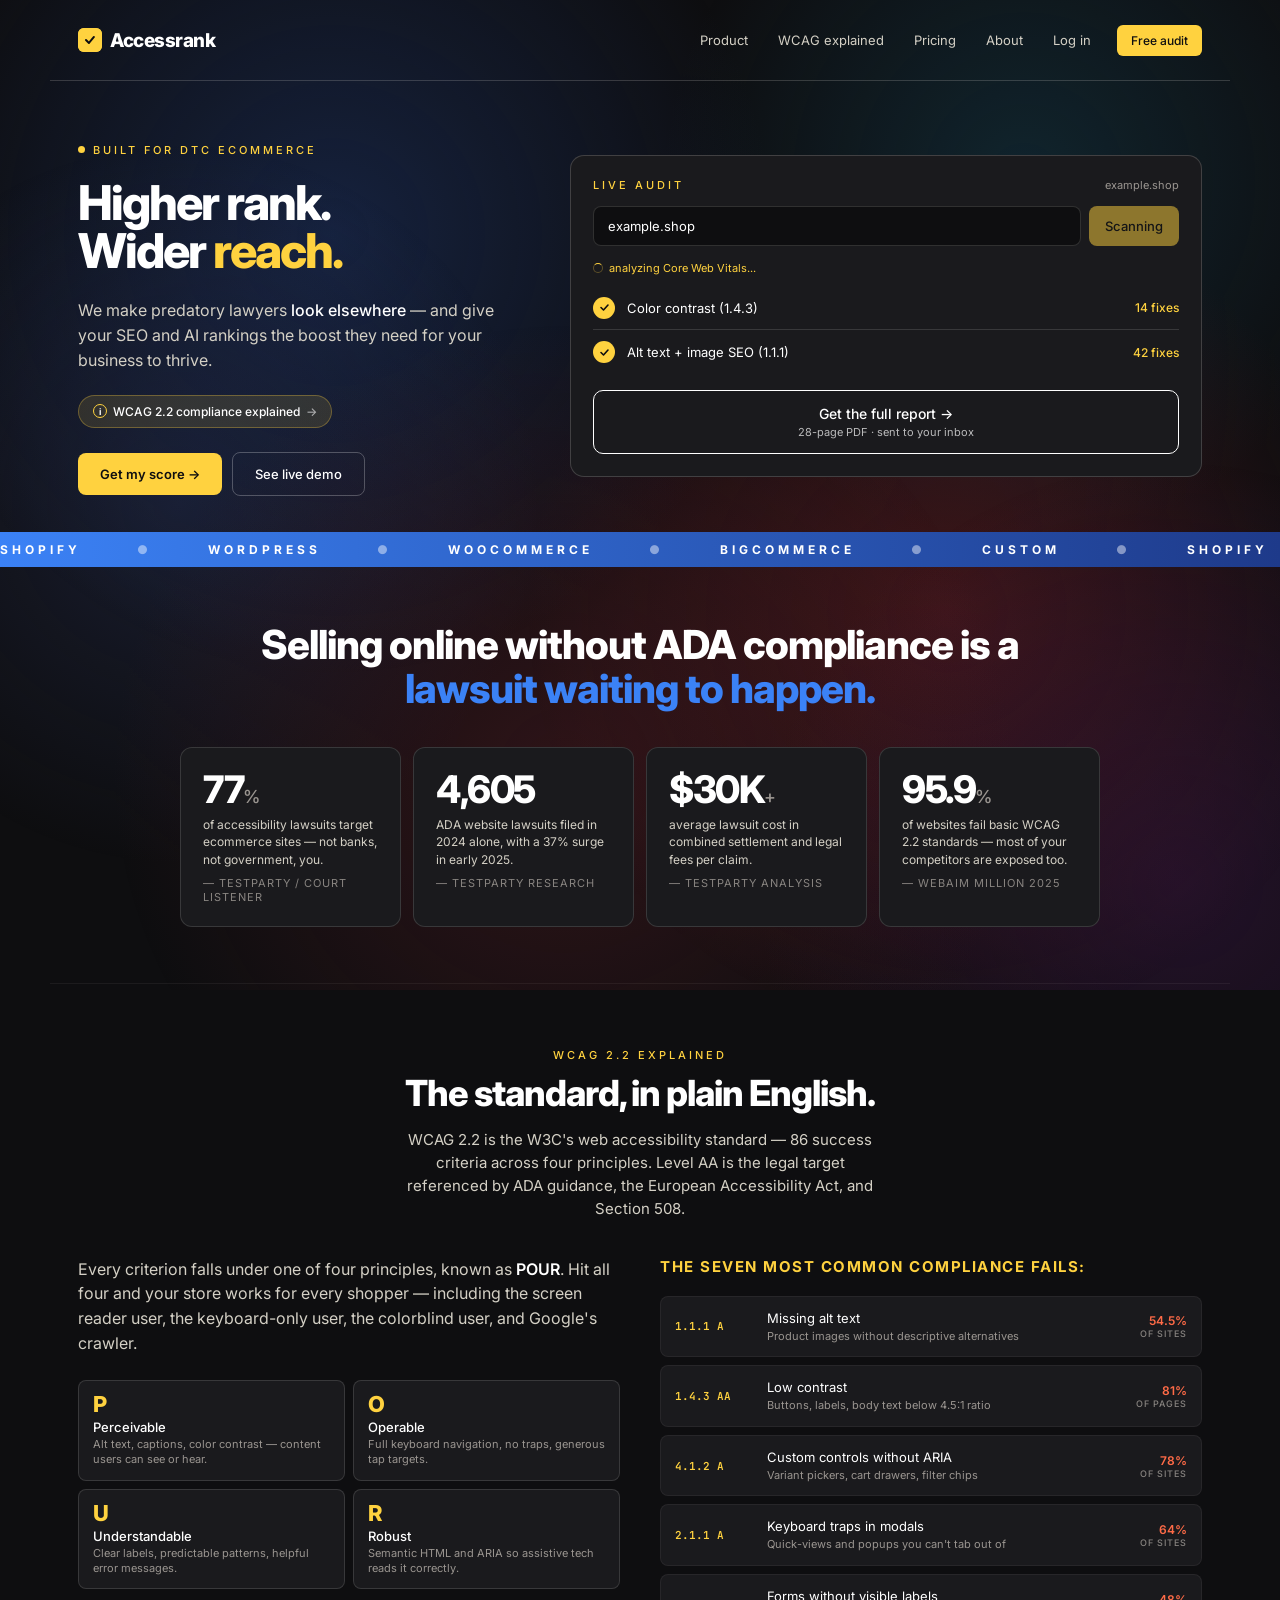
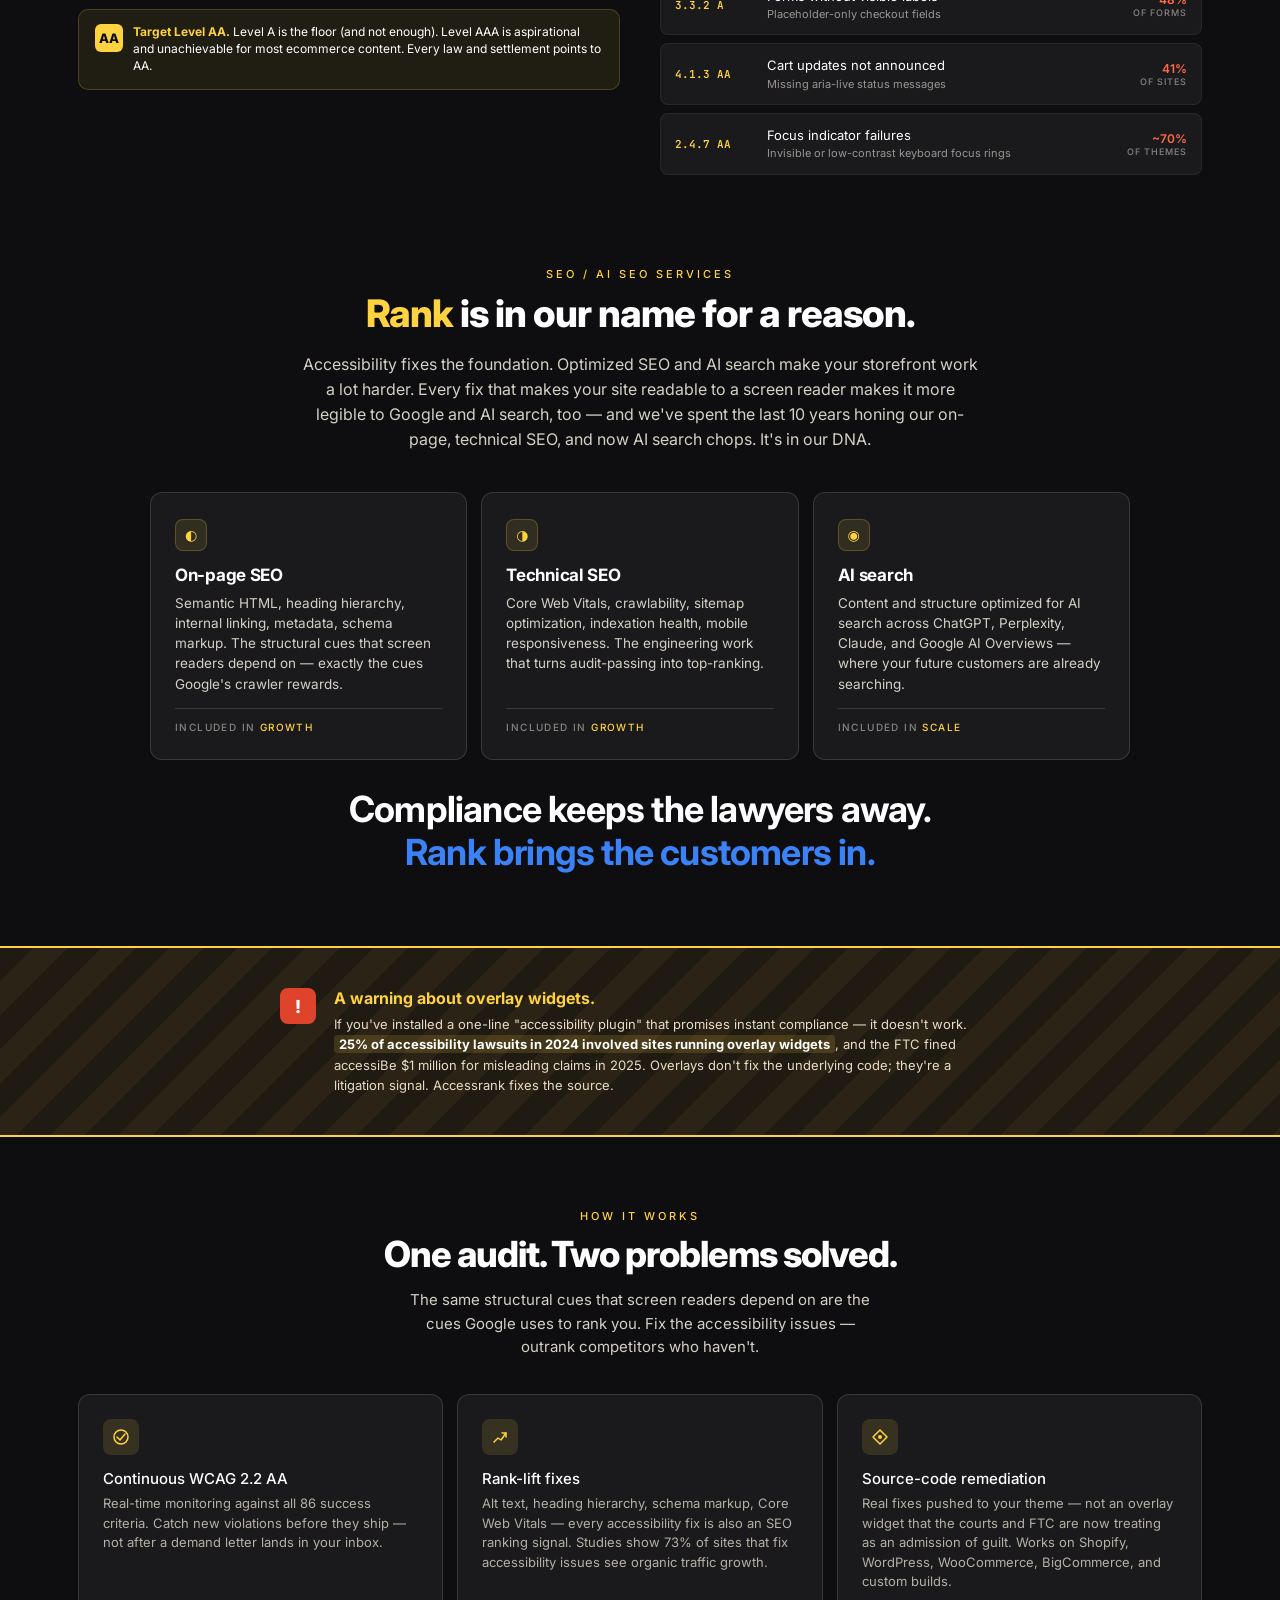
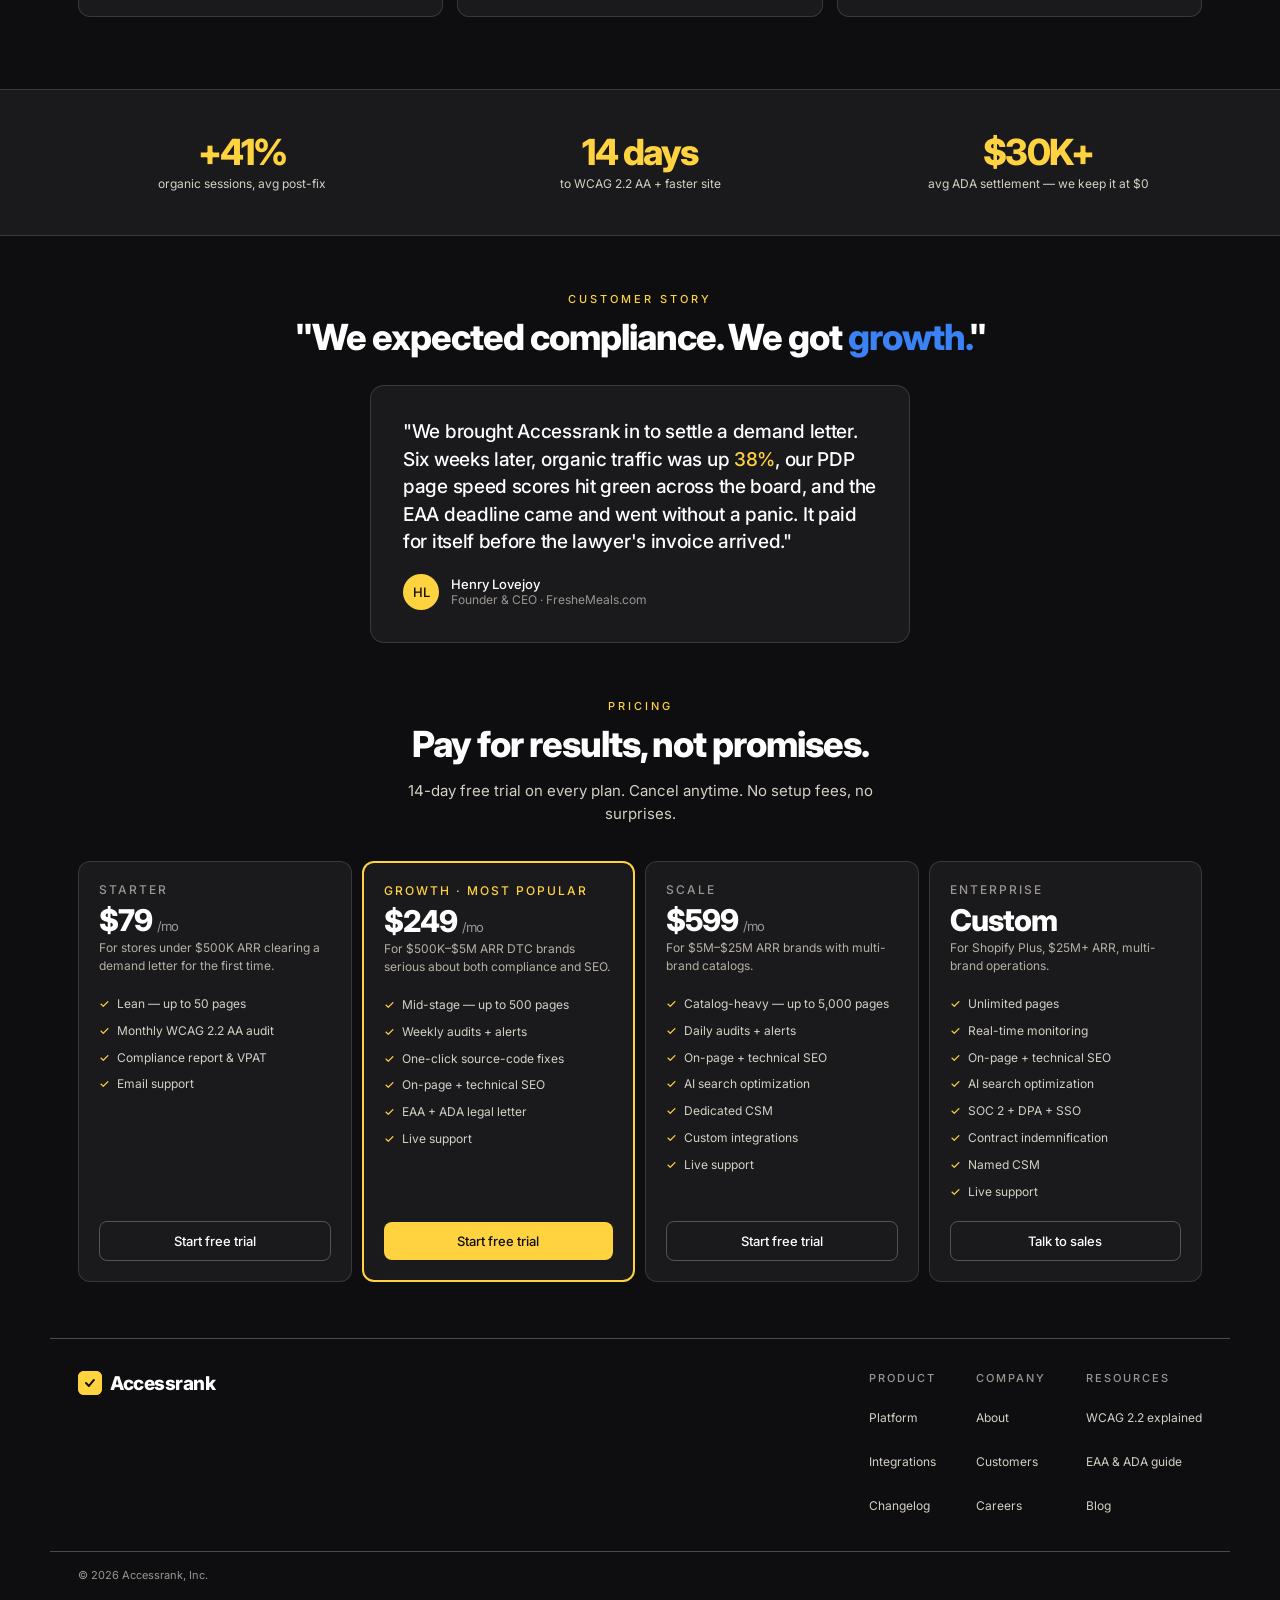
==== commit 312f9759: "Add files via upload" ====
--- a/index.html
+++ b/index.html
@@ -3,551 +3,191 @@
 <head>
   <meta charset="UTF-8" />
   <meta name="viewport" content="width=device-width, initial-scale=1.0" />
-  <title>Accessrank for Libraries — ADA-compliant catalogs, e-resources, and event pages</title>
-  <meta name="description" content="WCAG 2.2 AA compliance for public library websites. Built for Bibliocommons, Polaris, Sierra, OverDrive, Libby, and custom catalogs. Continuous monitoring + source-code remediation." />
-
+  <title>Accessrank — WCAG 2.2 Accessibility Audits for DTC Ecommerce</title>
+  <meta name="description" content="Accessrank fixes WCAG 2.2 accessibility violations at the source code level — protecting DTC stores from ADA litigation and boosting SEO rankings." />
+  <meta name="robots" content="index, follow" />
+  <link rel="canonical" href="https://accessrank.com/" />
+  <meta name="theme-color" content="#0E0E10" />
+
+  <!-- Open Graph -->
+  <meta property="og:title" content="Accessrank — Higher rank. Wider reach." />
+  <meta property="og:description" content="We make predatory lawyers look elsewhere — and give your SEO and AI rankings the boost they need for your business to thrive." />
+  <meta property="og:type" content="website" />
+  <meta property="og:url" content="https://accessrank.com/" />
+  <meta property="og:image" content="https://accessrank.com/og-image.png" />
+  <meta property="og:image:width" content="1200" />
+  <meta property="og:image:height" content="630" />
+  <meta property="og:site_name" content="Accessrank" />
+
+  <!-- Twitter Card -->
+  <meta name="twitter:card" content="summary_large_image" />
+  <meta name="twitter:title" content="Accessrank — Higher rank. Wider reach." />
+  <meta name="twitter:description" content="WCAG 2.2 accessibility audits that protect DTC stores from ADA lawsuits and boost SEO rankings." />
+  <meta name="twitter:image" content="https://accessrank.com/og-image.png" />
+
+  <!-- Favicon -->
+  <link rel="icon" href="/favicon.svg" type="image/svg+xml" />
+
+  <!-- Fonts — preload to avoid render blocking -->
   <link rel="preconnect" href="https://fonts.googleapis.com" />
   <link rel="preconnect" href="https://fonts.gstatic.com" crossorigin />
-  <link href="https://fonts.googleapis.com/css2?family=Fraunces:ital,opsz,wght@1,9..144,500;1,9..144,600;1,9..144,700&family=Inter:wght@400;500;600;700;800&family=JetBrains+Mono:wght@500;600&display=swap" rel="stylesheet" />
-
+  <link rel="preload" href="https://fonts.googleapis.com/css2?family=Inter:wght@400;500;600;700;800&family=JetBrains+Mono:wght@600&display=swap" as="style" onload="this.onload=null;this.rel='stylesheet'" />
+  <noscript><link rel="stylesheet" href="https://fonts.googleapis.com/css2?family=Inter:wght@400;500;600;700;800&family=JetBrains+Mono:wght@600&display=swap" /></noscript>
+
+  <link rel="preload" href="styles.css" as="style" />
   <link rel="stylesheet" href="styles.css" />
+
+  <!-- JSON-LD structured data -->
+  <script type="application/ld+json">
+  {
+    "@context": "https://schema.org",
+    "@graph": [
+      {
+        "@type": "Organization",
+        "@id": "https://accessrank.com/#organization",
+        "name": "Accessrank",
+        "url": "https://accessrank.com/",
+        "logo": {
+          "@type": "ImageObject",
+          "url": "https://accessrank.com/favicon.svg"
+        },
+        "sameAs": []
+      },
+      {
+        "@type": "WebSite",
+        "@id": "https://accessrank.com/#website",
+        "url": "https://accessrank.com/",
+        "name": "Accessrank",
+        "publisher": { "@id": "https://accessrank.com/#organization" },
+        "potentialAction": {
+          "@type": "SearchAction",
+          "target": "https://accessrank.com/?s={search_term_string}",
+          "query-input": "required name=search_term_string"
+        }
+      },
+      {
+        "@type": "WebPage",
+        "@id": "https://accessrank.com/#webpage",
+        "url": "https://accessrank.com/",
+        "name": "Accessrank — WCAG 2.2 Accessibility Audits for DTC Ecommerce",
+        "description": "Accessrank fixes WCAG 2.2 accessibility violations at the source code level — protecting DTC stores from ADA litigation and boosting SEO rankings.",
+        "isPartOf": { "@id": "https://accessrank.com/#website" },
+        "about": { "@id": "https://accessrank.com/#organization" }
+      },
+      {
+        "@type": "Service",
+        "@id": "https://accessrank.com/#service",
+        "name": "WCAG 2.2 Accessibility Audit & Remediation",
+        "description": "Continuous WCAG 2.2 AA monitoring, source-code remediation, and SEO rank-lift for DTC ecommerce stores.",
+        "provider": { "@id": "https://accessrank.com/#organization" },
+        "areaServed": "Worldwide",
+        "serviceType": "Accessibility Auditing",
+        "offers": [
+          {
+            "@type": "Offer",
+            "name": "Starter",
+            "price": "79",
+            "priceCurrency": "USD",
+            "priceSpecification": { "@type": "UnitPriceSpecification", "billingDuration": "P1M" }
+          },
+          {
+            "@type": "Offer",
+            "name": "Growth",
+            "price": "249",
+            "priceCurrency": "USD",
+            "priceSpecification": { "@type": "UnitPriceSpecification", "billingDuration": "P1M" }
+          },
+          {
+            "@type": "Offer",
+            "name": "Scale",
+            "price": "599",
+            "priceCurrency": "USD",
+            "priceSpecification": { "@type": "UnitPriceSpecification", "billingDuration": "P1M" }
+          }
+        ]
+      },
+      {
+        "@type": "FAQPage",
+        "mainEntity": [
+          {
+            "@type": "Question",
+            "name": "What is WCAG 2.2?",
+            "acceptedAnswer": {
+              "@type": "Answer",
+              "text": "WCAG 2.2 is the W3C's web accessibility standard — 86 success criteria across four principles: Perceivable, Operable, Understandable, and Robust. Level AA is the legal target referenced by ADA guidance, the European Accessibility Act, and Section 508."
+            }
+          },
+          {
+            "@type": "Question",
+            "name": "Do overlay widgets make my site ADA compliant?",
+            "acceptedAnswer": {
+              "@type": "Answer",
+              "text": "No. 25% of accessibility lawsuits in 2024 involved sites running overlay widgets. Overlays don't fix the underlying code. Accessrank fixes the source code directly."
+            }
+          },
+          {
+            "@type": "Question",
+            "name": "How long does it take to become WCAG 2.2 AA compliant?",
+            "acceptedAnswer": {
+              "@type": "Answer",
+              "text": "Most DTC stores reach WCAG 2.2 AA compliance within 14 days with Accessrank's source-code remediation service."
+            }
+          }
+        ]
+      }
+    ]
+  }
+  </script>
 </head>
 <body>
 
-  <!-- ============================================================== -->
-  <!-- 1. NAV                                                          -->
-  <!-- ============================================================== -->
-  <nav class="nav" aria-label="Primary">
-    <a href="#" class="logo">
+  <!-- Skip navigation for keyboard users -->
+  <a href="#main-content" class="skip-link">Skip to main content</a>
+
+  <!-- ============================================================== -->
+  <!-- NAV                                                              -->
+  <!-- ============================================================== -->
+  <nav class="nav" aria-label="Main navigation">
+    <div class="logo">
       <span class="logo-mark" aria-hidden="true">
-        <span class="layer layer-red"></span>
-        <span class="layer layer-green"></span>
-        <span class="layer layer-yellow"></span>
-        <span class="icon icon-yellow">
+        <span class="layer layer-red" aria-hidden="true"></span>
+        <span class="layer layer-green" aria-hidden="true"></span>
+        <span class="layer layer-yellow" aria-hidden="true"></span>
+        <span class="icon icon-yellow" aria-hidden="true">
           <svg viewBox="0 0 14 14"><path d="M3 7 L6 10 L11 4" fill="none" stroke="#0E0E10" stroke-width="2" stroke-linecap="round" stroke-linejoin="round"/></svg>
         </span>
-        <span class="icon icon-red">
+        <span class="icon icon-red" aria-hidden="true">
           <svg viewBox="0 0 14 14"><path d="M5.4 3 L8.6 3 L7.8 9 L6.2 9 Z" fill="#FFFFFF"/><circle cx="7" cy="11.4" r="1.6" fill="#FFFFFF"/></svg>
         </span>
-        <span class="icon icon-green">
+        <span class="icon icon-green" aria-hidden="true">
           <svg viewBox="0 0 14 14"><path d="M3 7 L6 10 L11 4" fill="none" stroke="#0E0E10" stroke-width="2" stroke-linecap="round" stroke-linejoin="round"/></svg>
         </span>
-        <span class="swipe swipe-1"></span>
-        <span class="swipe swipe-2"></span>
-        <span class="swipe swipe-3"></span>
+        <span class="swipe swipe-1" aria-hidden="true"></span>
+        <span class="swipe swipe-2" aria-hidden="true"></span>
+        <span class="swipe swipe-3" aria-hidden="true"></span>
       </span>
-      Accessrank <span class="logo-suffix">for Libraries</span>
-    </a>
+      Accessrank
+    </div>
     <div class="nav-right">
-      <a href="#how-it-works">How it works</a>
+      <a href="#product">Product</a>
       <a href="#wcag">WCAG explained</a>
       <a href="#pricing">Pricing</a>
       <a href="about.html">About</a>
       <a href="#">Log in</a>
       <a href="#audit-card" class="cta-nav">Free audit</a>
     </div>
-    <button class="hamburger" aria-label="Toggle menu" aria-expanded="false">
+    <button class="hamburger" id="hamburger" aria-label="Open menu" aria-expanded="false" aria-controls="mobile-menu">
       <span class="ham-line"></span>
       <span class="ham-line"></span>
       <span class="ham-line"></span>
     </button>
   </nav>
 
-
-  <!-- ============================================================== -->
-  <!-- 2. HERO                                                         -->
-  <!-- ============================================================== -->
-  <!-- ============================================================== -->
-  <!-- DARK PHOTO BAND — covers hero through stakes-strip                -->
-  <!-- The library-bg.jpg image runs from just below the navbar down    -->
-  <!-- through the stat cards. Photo is rendered as-is — no CSS         -->
-  <!-- darkening or overlays.                                           -->
-  <!-- ============================================================== -->
-  <div class="dark-photo-band">
-
-  <!-- ============================================================== -->
-  <!-- STAKES STRIP                                                    -->
-  <!-- ============================================================== -->
-  <section class="stakes-strip" data-animate>
-    <div class="stakes-strip-inner">
-      <h2 class="stakes-title">Public libraries serve <span class="accent">everyone</span> — your website should too.</h2>
-      <div class="stakes-grid">
-        <div class="stakes-card">
-          <div class="stakes-num">26<span class="small">%</span></div>
-          <div class="stakes-label">of Americans live with a disability that affects how they use the web — your largest patron segment.</div>
-          <div class="stakes-source">— CDC Disability Statistics</div>
-        </div>
-        <div class="stakes-card">
-          <div class="stakes-num">96<span class="small">%</span></div>
-          <div class="stakes-label">of public library websites fail at least one WCAG 2.2 AA criterion in automated audits.</div>
-          <div class="stakes-source">— WebAIM Million 2025</div>
-        </div>
-        <div class="stakes-card">
-          <div class="stakes-num">Title II</div>
-          <div class="stakes-label">DOJ ruling now explicitly applies WCAG 2.1 AA to all state and local government websites — including libraries.</div>
-          <div class="stakes-source">— US DOJ, April 2024</div>
-        </div>
-        <div class="stakes-card">
-          <div class="stakes-num">2027</div>
-          <div class="stakes-label">extended Title II deadline for libraries serving populations of 50,000+ — pushed one year by the DOJ in April 2026, but the bar didn't move.</div>
-          <div class="stakes-source">— DOJ Title II Interim Final Rule (April 2026)</div>
-        </div>
-      </div>
-    </div>
-  </section>
-
-
-  <!-- ============================================================== -->
-  <!-- PLATFORM MARQUEE                                                -->
-  <!-- ============================================================== -->
-  <div class="marquee" aria-label="Supported library platforms">
-    <div class="marquee-track">
-      <span class="item">BIBLIOCOMMONS <span class="sep">●</span> POLARIS <span class="sep">●</span> SIERRA <span class="sep">●</span> OVERDRIVE <span class="sep">●</span> LIBBY <span class="sep">●</span> BIBLIOCORE <span class="sep">●</span> KOHA <span class="sep">●</span> CUSTOM <span class="sep">●</span></span>
-      <span class="item">BIBLIOCOMMONS <span class="sep">●</span> POLARIS <span class="sep">●</span> SIERRA <span class="sep">●</span> OVERDRIVE <span class="sep">●</span> LIBBY <span class="sep">●</span> BIBLIOCORE <span class="sep">●</span> KOHA <span class="sep">●</span> CUSTOM <span class="sep">●</span></span>
-      <span class="item">BIBLIOCOMMONS <span class="sep">●</span> POLARIS <span class="sep">●</span> SIERRA <span class="sep">●</span> OVERDRIVE <span class="sep">●</span> LIBBY <span class="sep">●</span> BIBLIOCORE <span class="sep">●</span> KOHA <span class="sep">●</span> CUSTOM <span class="sep">●</span></span>
-    </div>
-  </div>
-
-
-  <!-- ============================================================== -->
-  <!-- HERO                                                            -->
-  <!-- ============================================================== -->
-  <section class="hero">
-    <div data-animate>
-      <div class="eyebrow"><span class="pulse-dot"></span>BUILT FOR PUBLIC LIBRARIES</div>
-      <h1>Every patron <span class="accent">welcome.</span></h1>
-      <p class="sub">
-        ADA-compliant catalogs, e-resources, and event pages —
-        <span class="highlight">built for accessibility</span>, designed for everyone.
-        Continuous WCAG 2.2 AA monitoring, source-code remediation, and a compliance report your board will actually understand.
-      </p>
-      <a href="#wcag" class="section-link">
-        <span class="info-circle">i</span>
-        <span>WCAG 2.2 compliance, in plain English</span>
-        <span style="opacity: 0.6;">→</span>
-      </a>
-      <div class="cta-row">
-        <button class="btn-primary">Free audit →</button>
-        <button class="btn-secondary">Book a demo</button>
-      </div>
-    </div>
-
-    <div class="audit-card" id="audit-card" data-animate data-delay="120">
-      <div class="audit-head">
-        <span class="audit-title">CATALOG AUDIT</span>
-        <span class="audit-meta" id="audit-url-display">enter URL to begin</span>
-      </div>
-      <div class="url-form">
-        <label for="audit-url" class="sr-only">Library website URL</label>
-        <input type="text" id="audit-url" class="url-input" placeholder="your-library.org" autocomplete="off" />
-        <button class="scan-btn" id="audit-scan-btn">Scan →</button>
-      </div>
-      <div class="scan-status" id="audit-status" aria-live="polite"></div>
-      <div class="audit-rows" id="audit-rows">
-        <div class="empty-state" id="audit-empty">Try it — enter your library website above.</div>
-      </div>
-      <button class="report-cta" id="audit-report">
-        Get the full report →
-        <span class="report-cta-sub">28-page PDF · sent to your inbox</span>
-      </button>
-    </div>
-  </section>
-
-  </div><!-- /.dark-photo-band -->
-
-
-  <!-- ============================================================== -->
-  <!-- 5. WCAG 2.2 EXPLAINER                                           -->
-  <!-- ============================================================== -->
-  <section class="wcag-section" id="wcag" data-animate>
-    <div class="section-eyebrow">WCAG 2.2 EXPLAINED</div>
-    <h2>The standard, in plain English.</h2>
-    <p class="section-sub">
-      WCAG 2.2 is the W3C's web accessibility standard — 86 success criteria across four principles.
-      Level AA is the legal target referenced by<br>ADA Title II, the new DOJ rule, and Section 508.
-    </p>
-    <div class="wcag-grid">
-      <div>
-        <p class="wcag-lede">
-          Every criterion falls under one of four principles, known as <strong>POUR</strong>.
-          Hit all four and your library website works for every patron — including the screen-reader user
-          searching the catalog, the keyboard-only user reserving a meeting room, the colorblind user
-          reading event flyers, and the patron with low vision navigating your homepage.
-        </p>
-        <div class="pour">
-          <div class="pour-item">
-            <div class="pour-letter">P</div>
-            <div class="pour-name">Perceivable</div>
-            <div class="pour-desc">Alt text on book covers, captions on storytime videos, sufficient color contrast.</div>
-          </div>
-          <div class="pour-item">
-            <div class="pour-letter">O</div>
-            <div class="pour-name">Operable</div>
-            <div class="pour-desc">Full keyboard navigation through the catalog, no time-out traps in renewal forms.</div>
-          </div>
-          <div class="pour-item">
-            <div class="pour-letter">U</div>
-            <div class="pour-name">Understandable</div>
-            <div class="pour-desc">Clear labels on hold/place/reserve buttons, helpful error messages on hold queues.</div>
-          </div>
-          <div class="pour-item">
-            <div class="pour-letter">R</div>
-            <div class="pour-name">Robust</div>
-            <div class="pour-desc">Semantic HTML and ARIA so JAWS and NVDA read your catalog correctly.</div>
-          </div>
-        </div>
-        <div class="wcag-meta-row">
-          <div class="icon-box">AA</div>
-          <div class="wcag-meta-text">
-            <strong>Target Level AA.</strong> Level A is the floor (and not enough for Title II).
-            Level AAA is aspirational and rarely achievable for content-heavy library sites.
-            The DOJ's 2024 rule explicitly cites WCAG 2.1 AA — the AA target maps cleanly to 2.2.
-          </div>
-        </div>
-      </div>
-      <div>
-        <div class="criteria-head">THE SEVEN MOST COMMON COMPLIANCE FAILS:</div>
-        <div class="criteria-list">
-          <div class="criteria-row">
-            <span class="criteria-id">1.1.1 A</span>
-            <span class="criteria-body">Missing alt text on book covers<span class="desc">Catalog images without title/author alternatives</span></span>
-            <span class="criteria-freq">68%<span class="small">of catalogs</span></span>
-          </div>
-          <div class="criteria-row">
-            <span class="criteria-id">1.4.3 AA</span>
-            <span class="criteria-body">Low contrast in event listings<span class="desc">Date/time text below 4.5:1 ratio</span></span>
-            <span class="criteria-freq">81%<span class="small">of pages</span></span>
-          </div>
-          <div class="criteria-row">
-            <span class="criteria-id">4.1.2 A</span>
-            <span class="criteria-body">Catalog filters without ARIA<span class="desc">Format pickers, branch selectors, hold drawers</span></span>
-            <span class="criteria-freq">73%<span class="small">of sites</span></span>
-          </div>
-          <div class="criteria-row">
-            <span class="criteria-id">2.1.1 A</span>
-            <span class="criteria-body">Keyboard traps in renewal modals<span class="desc">Card-number popups you can't tab out of</span></span>
-            <span class="criteria-freq">59%<span class="small">of sites</span></span>
-          </div>
-          <div class="criteria-row">
-            <span class="criteria-id">3.3.2 A</span>
-            <span class="criteria-body">Hold-request forms without labels<span class="desc">Placeholder-only fields on reservation pages</span></span>
-            <span class="criteria-freq">52%<span class="small">of forms</span></span>
-          </div>
-          <div class="criteria-row">
-            <span class="criteria-id">4.1.3 AA</span>
-            <span class="criteria-body">Hold confirmations not announced<span class="desc">Missing aria-live on "successfully placed" messages</span></span>
-            <span class="criteria-freq">47%<span class="small">of sites</span></span>
-          </div>
-          <div class="criteria-row">
-            <span class="criteria-id">2.4.7 AA</span>
-            <span class="criteria-body">Focus indicators on catalog links<span class="desc">Invisible or low-contrast keyboard focus rings</span></span>
-            <span class="criteria-freq">~74%<span class="small">of themes</span></span>
-          </div>
-        </div>
-      </div>
-    </div>
-  </section>
-
-
-  <!-- ============================================================== -->
-  <!-- 5b. COMPLIANCE FRAMEWORKS                                       -->
-  <!-- Three-up reference: ADA Title II, Section 508, WCAG 2.2.        -->
-  <!-- Purpose: answers the "which laws actually apply to my library"  -->
-  <!-- question that comes up early in evaluation conversations.       -->
-  <!-- ============================================================== -->
-  <section class="frameworks" id="frameworks" data-animate>
-    <div class="section-eyebrow-wrap"><span class="section-eyebrow">WHICH LAWS APPLY</span></div>
-    <h2>Three frameworks. One compliance target.</h2>
-    <p class="section-sub">
-      Public libraries sit at the intersection of three WCAG legal frameworks for digital accessibility,
-      each with different laws and different scopes. Accessrank for Libraries can guide you through all three.
-    </p>
-    <div class="frameworks-grid">
-
-      <article class="framework-card">
-        <div class="framework-tag">FEDERAL CIVIL RIGHTS LAW</div>
-        <h3 class="framework-title">ADA Title II</h3>
-        <p class="framework-applies">Applies to: <strong>state and local government services</strong> — including all public libraries.</p>
-        <p class="framework-body">
-          The Department of Justice's April 2024 final rule made WCAG 2.1 Level AA the explicit technical
-          standard for state and local government websites. Libraries serving 50,000+ residents must comply
-          by April 26, 2027; smaller systems have until April 26, 2028. The DOJ extended the original
-          deadlines by one year in April 2026 — the bar didn't move, but the calendar did.
-        </p>
-        <div class="framework-target">
-          <span class="framework-target-label">Target standard</span>
-          <span class="framework-target-value">WCAG 2.1 AA</span>
-        </div>
-      </article>
-
-      <article class="framework-card framework-card-featured">
-        <div class="framework-tag">FEDERAL PROCUREMENT LAW</div>
-        <h3 class="framework-title">Section 508</h3>
-        <p class="framework-applies">Applies to: <strong>federal agencies and any ICT they fund, develop, or procure</strong>.</p>
-        <p class="framework-body">
-          Section 508 of the Rehabilitation Act applies directly to federal libraries (Library of Congress,
-          agency libraries) and indirectly to any public library receiving IMLS, LSTA, or other federal grants
-          for digital services. Library platform vendors selling to federal agencies must furnish a VPAT
-          (Voluntary Product Accessibility Template) demonstrating conformance.
-        </p>
-        <div class="framework-target">
-          <span class="framework-target-label">Target standard</span>
-          <span class="framework-target-value">WCAG 2.0 AA</span>
-        </div>
-      </article>
-
-      <article class="framework-card">
-        <div class="framework-tag">INTERNATIONAL TECHNICAL STANDARD</div>
-        <h3 class="framework-title">WCAG 2.2</h3>
-        <p class="framework-applies">Applies to: <strong>any website wanting current best-practice accessibility</strong>.</p>
-        <p class="framework-body">
-          The W3C's most recent guidelines, released October 2023. Adds nine new success criteria over WCAG 2.1
-          — most notably around mobile usability, focus appearance, and dragging movements. Hitting WCAG 2.2 AA
-          satisfies both Title II and Section 508 simultaneously, with room to spare.
-        </p>
-        <div class="framework-target">
-          <span class="framework-target-label">Target standard</span>
-          <span class="framework-target-value">WCAG 2.2 AA</span>
-        </div>
-      </article>
-
-    </div>
-
-    <p class="frameworks-footnote">
-      Accessrank for Libraries audits and remediates against <strong>WCAG 2.2 AA</strong> — the highest
-      of the three. If your library passes our audit, you satisfy all three frameworks at once.
-    </p>
-  </section>
-
-
-  <!-- ============================================================== -->
-  <!-- 6. OVERLAY WIDGET WARNING                                       -->
-  <!-- ============================================================== -->
-  <div class="overlay-warning">
-    <div class="overlay-card">
-      <div class="overlay-icon" aria-hidden="true">!</div>
-      <div class="overlay-content">
-        <h3>A warning about overlay widgets.</h3>
-        <p>
-          If your IT vendor installed a one-line "accessibility plugin" promising instant compliance — it doesn't work.
-          <strong>25% of accessibility lawsuits in 2024 involved sites running overlay widgets</strong>,
-          and the FTC fined accessiBe $1 million for misleading claims in 2025.
-          Overlays don't fix the underlying code; they're a litigation signal.
-          Accessrank fixes the source so your catalog actually works for the patrons who need it.
-        </p>
-      </div>
-    </div>
-  </div>
-
-
-  <!-- ============================================================== -->
-  <!-- 7. FEATURES                                                     -->
-  <!-- ============================================================== -->
-  <section class="features" id="how-it-works" data-animate>
-    <div class="section-eyebrow">HOW IT WORKS</div>
-    <h2>One audit. Three problems solved.</h2>
-    <p class="section-sub">
-      Compliance, discovery, and patron experience aren't separate goals — the same fixes make all three better.
-    </p>
-    <div class="feature-grid">
-      <div class="feature-card">
-        <div class="feature-icon">
-          <svg width="20" height="20" viewBox="0 0 20 20" fill="none">
-            <circle cx="10" cy="10" r="8" stroke="currentColor" stroke-width="1.5"/>
-            <path d="M6 10 L9 13 L14 7" stroke="currentColor" stroke-width="1.5" stroke-linecap="round" stroke-linejoin="round"/>
-          </svg>
-        </div>
-        <h3 class="feature-title">Continuous WCAG 2.2 AA</h3>
-        <p class="feature-desc">
-          Real-time monitoring against all 86 success criteria. Catch new violations
-          before they ship — not after a Title II complaint reaches your director's desk.
-        </p>
-      </div>
-      <div class="feature-card">
-        <div class="feature-icon">
-          <svg width="20" height="20" viewBox="0 0 20 20" fill="none">
-            <path d="M3 16 L7 12 L11 14 L17 6" stroke="currentColor" stroke-width="1.5" stroke-linecap="round" stroke-linejoin="round"/>
-            <path d="M13 6 L17 6 L17 10" stroke="currentColor" stroke-width="1.5" stroke-linecap="round" stroke-linejoin="round"/>
-          </svg>
-        </div>
-        <h3 class="feature-title">Discoverability lift</h3>
-        <p class="feature-desc">
-          Alt text, semantic markup, and Core Web Vitals are accessibility fixes — and they're also
-          the signals search engines use to rank your catalog. Patrons find what they need faster.
-        </p>
-      </div>
-      <div class="feature-card">
-        <div class="feature-icon">
-          <svg width="20" height="20" viewBox="0 0 20 20" fill="none">
-            <path d="M2 10 L10 2 L18 10 L10 18 Z" stroke="currentColor" stroke-width="1.5" stroke-linejoin="round"/>
-            <circle cx="10" cy="10" r="2.5" fill="currentColor"/>
-          </svg>
-        </div>
-        <h3 class="feature-title">Source-code remediation</h3>
-        <p class="feature-desc">
-          Real fixes pushed to your theme — not an overlay widget the courts and FTC now treat as
-          an admission of guilt. Works on Bibliocommons, Polaris, Sierra, OverDrive, BiblioCore, Koha, and custom builds.
-        </p>
-      </div>
-    </div>
-  </section>
-
-
-  <!-- ============================================================== -->
-  <!-- 8. STATS STRIP                                                  -->
-  <!-- ============================================================== -->
-  <div class="stats-strip">
-    <div class="stats-strip-inner">
-      <div class="stat" data-animate>
-        <div class="stat-num">1 in 4</div>
-        <div class="stat-label">Americans live with a disability that affects how they access the web — your patrons included.</div>
-      </div>
-      <div class="stat" data-animate data-delay="120">
-        <div class="stat-num">21 days</div>
-        <div class="stat-label">to WCAG 2.2 AA compliance, on average</div>
-      </div>
-      <div class="stat" data-animate data-delay="240">
-        <div class="stat-num">+34%</div>
-        <div class="stat-label">average increase in catalog use after fixes</div>
-      </div>
-    </div>
-  </div>
-
-
-  <!-- ============================================================== -->
-  <!-- 9. TESTIMONIAL                                                  -->
-  <!-- ============================================================== -->
-  <section class="testimonial" data-animate>
-    <div class="section-eyebrow">CUSTOMER STORY</div>
-    <h2>"We expected compliance. We got <span class="accent-teal">community.</span>"</h2>
-    <div class="quote-card">
-      <p class="quote-text">
-        We brought in Accessrank for Libraries to prepare for the Title II deadline.
-        Six weeks later, our catalog was fully compliant, our hold-placement rate from
-        screen-reader users was up <span class="y">42%</span>, and we passed our
-        federal-funding accessibility review on the first try. It paid for itself before
-        the audit was even complete.
-      </p>
-      <div class="quote-attr">
-        <div class="avatar">MR</div>
-        <div>
-          <div class="quote-name">Maya Reyes</div>
-          <div class="quote-role">Director · Cedar Falls Public Library System</div>
-        </div>
-      </div>
-    </div>
-  </section>
-
-
-  <!-- ============================================================== -->
-  <!-- 9b. SEO / AI SEARCH — discovery services                        -->
-  <!-- ============================================================== -->
-  <section class="seo-strip" id="seo" data-animate>
-    <div class="seo-eyebrow">SEO / AI SEARCH SERVICES</div>
-    <h2 class="seo-title"><span class="dark">Accessibility opens the door.</span><br><span class="teal">Discovery brings the patrons through it.</span></h2>
-    <p class="seo-sub">
-      Accessibility makes your site usable. Optimized SEO and AI search make sure patrons actually find you.
-      Every fix that helps a screen reader navigate your catalog also helps Google and ChatGPT understand
-      what your library offers — and we've spent the last 10 years honing the on-page, technical, and
-      now AI search work that turns digital shelves into discovered services. It's how patrons get from
-      "I need help" to your door.
-    </p>
-
-    <div class="seo-grid">
-      <div class="seo-card">
-        <div class="seo-card-icon" aria-hidden="true">◐</div>
-        <div class="seo-card-title">On-page SEO</div>
-        <p class="seo-card-body">
-          Semantic HTML, heading hierarchy, internal linking, metadata, schema markup. The structural cues
-          that screen readers depend on — exactly the cues Google's crawler rewards.
-        </p>
-        <div class="seo-card-tier">Included in <span class="tier-label">System</span> pricing</div>
-      </div>
-      <div class="seo-card">
-        <div class="seo-card-icon" aria-hidden="true">◑</div>
-        <div class="seo-card-title">Technical SEO</div>
-        <p class="seo-card-body">
-          Core Web Vitals, crawlability, sitemap optimization, indexation health, mobile responsiveness.
-          The engineering work that turns audit-passing into patron-finding.
-        </p>
-        <div class="seo-card-tier">Included in <span class="tier-label">System</span> pricing</div>
-      </div>
-      <div class="seo-card">
-        <div class="seo-card-icon" aria-hidden="true">◉</div>
-        <div class="seo-card-title">AI search</div>
-        <p class="seo-card-body">
-          Content and structure optimized for AI search across ChatGPT, Perplexity, Claude, and Google AI
-          Overviews — where patrons increasingly start their questions about library hours, programs, and resources.
-        </p>
-        <div class="seo-card-tier">Included in <span class="tier-label">Metropolitan</span> pricing</div>
-      </div>
-    </div>
-  </section>
-
-
-  <!-- ============================================================== -->
-  <!-- 10. PRICING                                                     -->
-  <!-- ============================================================== -->
-  <section class="pricing" id="pricing" data-animate>
-    <div class="section-eyebrow">PRICING</div>
-    <h2>Tiered to your service population.</h2>
-    <p class="section-sub">
-      Annual subscriptions sized to fit your library's scale.
-      All plans include a 30-day free trial and full setup support — no procurement headaches.
-    </p>
-    <div class="pricing-grid">
-      <div class="price-card">
-        <div class="price-tier">BRANCH</div>
-        <div class="price-amount">$1,800<span class="per">/year</span></div>
-        <div class="price-desc">For libraries serving fewer than 25,000 residents.</div>
-        <ul class="price-features">
-          <li>Up to 1,000 catalog pages</li>
-          <li>Monthly WCAG 2.2 AA audit</li>
-          <li>VPAT + Title II compliance letter</li>
-          <li>Email support</li>
-        </ul>
-        <button class="price-cta">Start free trial</button>
-      </div>
-      <div class="price-card featured">
-        <div class="price-tier featured-tier">SYSTEM · MOST POPULAR</div>
-        <div class="price-amount">$5,400<span class="per">/year</span></div>
-        <div class="price-desc">For multi-branch systems serving 25,000–250,000 residents.</div>
-        <ul class="price-features">
-          <li>Up to 10,000 catalog pages</li>
-          <li>Weekly audits + alerts</li>
-          <li>Source-code fixes</li>
-          <li>On-page + technical SEO</li>
-          <li>Bibliocommons / Polaris / Sierra / OverDrive / BiblioCore / Koha</li>
-          <li>Title II legal documentation</li>
-        </ul>
-        <button class="price-cta featured-cta">Start free trial</button>
-      </div>
-      <div class="price-card">
-        <div class="price-tier">METROPOLITAN</div>
-        <div class="price-amount">$8,400+<span class="per">/year</span></div>
-        <div class="price-desc">For systems serving 250,000+ residents and library consortia.</div>
-        <ul class="price-features">
-          <li>Unlimited pages</li>
-          <li>Real-time monitoring</li>
-          <li>On-page + technical SEO</li>
-          <li>AI search optimization</li>
-          <li>Dedicated accessibility specialist</li>
-          <li>Custom integrations + branch rollouts</li>
-          <li>SOC 2 + DPA + government compliance</li>
-        </ul>
-        <button class="price-cta">Talk to us</button>
-      </div>
-    </div>
-  </section>
-
-
-  <!-- ============================================================== -->
-  <!-- 11. FOOTER                                                      -->
-  <!-- ============================================================== -->
-  <footer class="footer">
-    <div class="footer-top">
-      <a href="#" class="logo">
-        <span class="logo-mark" aria-hidden="true">
+  <!-- Full-screen mobile menu (outside nav so it covers full viewport) -->
+  <div class="mobile-menu" id="mobile-menu" role="dialog" aria-modal="true" aria-label="Navigation menu" aria-hidden="true">
+    <div class="mm-header">
+      <div class="logo" aria-hidden="true">
+        <span class="logo-mark">
           <span class="layer layer-red"></span>
           <span class="layer layer-green"></span>
           <span class="layer layer-yellow"></span>
@@ -564,26 +204,466 @@
           <span class="swipe swipe-2"></span>
           <span class="swipe swipe-3"></span>
         </span>
-        Accessrank <span class="logo-suffix">for Libraries</span>
-      </a>
+        Accessrank
+      </div>
+      <button class="mm-close" id="mm-close" aria-label="Close menu">
+        <span></span>
+        <span></span>
+      </button>
+    </div>
+    <nav class="mm-nav" aria-label="Mobile navigation">
+      <a href="#product">Product</a>
+      <a href="#wcag">WCAG explained</a>
+      <a href="#pricing">Pricing</a>
+      <a href="about.html">About</a>
+      <a href="#">Log in</a>
+    </nav>
+    <div class="mm-footer">
+      <a href="#audit-card" class="mm-cta">Get a free audit →</a>
+      <p class="mm-tagline">WCAG 2.2 AA · Source-code fixes · 14 days</p>
+    </div>
+  </div>
+
+  <main id="main-content">
+
+  <!-- ============================================================== -->
+  <!-- HERO                                                             -->
+  <!-- ============================================================== -->
+  <section class="hero">
+    <div class="hero-copy">
+      <div class="eyebrow"><span class="pulse-dot" aria-hidden="true"></span>BUILT FOR DTC ECOMMERCE</div>
+      <h1>Higher rank.<br/>Wider <span class="accent">reach.</span></h1>
+      <p class="sub">
+        We make predatory lawyers <span class="highlight">look elsewhere</span> —
+        and give your SEO and AI rankings the boost they need for your business to thrive.
+      </p>
+      <button class="wcag-link" id="wcag-link">
+        <span class="info-circle" aria-hidden="true">i</span>
+        <span>WCAG 2.2 compliance explained</span>
+        <span style="opacity: 0.6;" aria-hidden="true">→</span>
+      </button>
+      <div class="cta-row">
+        <a href="#audit-card" class="btn-primary">Get my score →</a>
+        <a href="#audit-card" class="btn-secondary">See live demo</a>
+      </div>
+    </div>
+
+    <!-- Live audit widget -->
+    <div class="audit-card" id="audit-card">
+      <div class="audit-head">
+        <span class="audit-title">LIVE AUDIT</span>
+        <span class="audit-meta" id="audit-meta">enter URL to begin</span>
+      </div>
+      <div class="url-form">
+        <input type="text" class="url-input" id="audit-url" placeholder="yourstore.com" aria-label="Website URL" />
+        <button class="scan-btn" id="audit-scan">Scan →</button>
+      </div>
+      <div class="scan-status" id="audit-status"></div>
+      <div class="audit-rows" id="audit-rows">
+        <div class="empty-state" id="audit-empty">Try it — enter any DTC store URL above.</div>
+      </div>
+      <button class="report-cta" id="audit-report">
+        Get the full report →
+        <span class="report-cta-sub">28-page PDF · sent to your inbox</span>
+      </button>
+    </div>
+  </section>
+
+  <!-- ============================================================== -->
+  <!-- MARQUEE — scrolling platform list                                -->
+  <!-- ============================================================== -->
+  <div class="marquee" aria-hidden="true">
+    <div class="marquee-track">
+      <span class="item">SHOPIFY <span class="sep">●</span> WORDPRESS <span class="sep">●</span> WOOCOMMERCE <span class="sep">●</span> BIGCOMMERCE <span class="sep">●</span> CUSTOM <span class="sep">●</span></span>
+      <span class="item">SHOPIFY <span class="sep">●</span> WORDPRESS <span class="sep">●</span> WOOCOMMERCE <span class="sep">●</span> BIGCOMMERCE <span class="sep">●</span> CUSTOM <span class="sep">●</span></span>
+      <span class="item">SHOPIFY <span class="sep">●</span> WORDPRESS <span class="sep">●</span> WOOCOMMERCE <span class="sep">●</span> BIGCOMMERCE <span class="sep">●</span> CUSTOM <span class="sep">●</span></span>
+    </div>
+  </div>
+
+  <!-- ============================================================== -->
+  <!-- THE STAKES — risk strip                                          -->
+  <!-- ============================================================== -->
+  <section class="risk-strip">
+    <h2 class="risk-title">Selling online without ADA compliance is a <span class="red">lawsuit waiting to happen.</span></h2>
+    <div class="risk-grid">
+      <div class="risk-card">
+        <div class="risk-num">77<span class="small">%</span></div>
+        <div class="risk-label">of accessibility lawsuits target ecommerce sites — not banks, not government, you.</div>
+        <div class="risk-source">— TestParty / Court Listener</div>
+      </div>
+      <div class="risk-card">
+        <div class="risk-num">4,605</div>
+        <div class="risk-label">ADA website lawsuits filed in 2024 alone, with a 37% surge in early 2025.</div>
+        <div class="risk-source">— TestParty research</div>
+      </div>
+      <div class="risk-card">
+        <div class="risk-num">$30K<span class="small">+</span></div>
+        <div class="risk-label">average lawsuit cost in combined settlement and legal fees per claim.</div>
+        <div class="risk-source">— TestParty analysis</div>
+      </div>
+      <div class="risk-card">
+        <div class="risk-num">95.9<span class="small">%</span></div>
+        <div class="risk-label">of websites fail basic WCAG 2.2 standards — most of your competitors are exposed too.</div>
+        <div class="risk-source">— WebAIM Million 2025</div>
+      </div>
+    </div>
+  </section>
+
+  <!-- ============================================================== -->
+  <!-- WCAG 2.2 EXPLAINER                                               -->
+  <!-- ============================================================== -->
+  <section class="wcag-section" id="wcag">
+    <div class="section-eyebrow">WCAG 2.2 EXPLAINED</div>
+    <h2 class="section-h2-center">The standard, in plain English.</h2>
+    <p class="section-sub">
+      WCAG 2.2 is the W3C's web accessibility standard — 86 success criteria across four principles.
+      Level AA is the legal target referenced by ADA guidance, the European Accessibility Act, and Section 508.
+    </p>
+    <div class="wcag-grid">
+      <div>
+        <p class="wcag-lede">
+          Every criterion falls under one of four principles, known as <strong>POUR</strong>.
+          Hit all four and your store works for every shopper —
+          including the screen reader user, the keyboard-only user, the colorblind user, and Google's crawler.
+        </p>
+        <div class="pour">
+          <div class="pour-item">
+            <div class="pour-letter">P</div>
+            <div class="pour-name">Perceivable</div>
+            <div class="pour-desc">Alt text, captions, color contrast — content users can see or hear.</div>
+          </div>
+          <div class="pour-item">
+            <div class="pour-letter">O</div>
+            <div class="pour-name">Operable</div>
+            <div class="pour-desc">Full keyboard navigation, no traps, generous tap targets.</div>
+          </div>
+          <div class="pour-item">
+            <div class="pour-letter">U</div>
+            <div class="pour-name">Understandable</div>
+            <div class="pour-desc">Clear labels, predictable patterns, helpful error messages.</div>
+          </div>
+          <div class="pour-item">
+            <div class="pour-letter">R</div>
+            <div class="pour-name">Robust</div>
+            <div class="pour-desc">Semantic HTML and ARIA so assistive tech reads it correctly.</div>
+          </div>
+        </div>
+        <div class="wcag-meta-row">
+          <div class="icon-box">AA</div>
+          <div class="wcag-meta-text">
+            <strong>Target Level AA.</strong>
+            Level A is the floor (and not enough). Level AAA is aspirational and unachievable for most ecommerce content.
+            Every law and settlement points to AA.
+          </div>
+        </div>
+      </div>
+      <div>
+        <div class="criteria-head">THE SEVEN MOST COMMON COMPLIANCE FAILS:</div>
+        <div class="criteria-list">
+          <div class="criteria-row">
+            <span class="criteria-id">1.1.1 A</span>
+            <span class="criteria-body">Missing alt text<span class="desc">Product images without descriptive alternatives</span></span>
+            <span class="criteria-freq">54.5%<span class="small">of sites</span></span>
+          </div>
+          <div class="criteria-row">
+            <span class="criteria-id">1.4.3 AA</span>
+            <span class="criteria-body">Low contrast<span class="desc">Buttons, labels, body text below 4.5:1 ratio</span></span>
+            <span class="criteria-freq">81%<span class="small">of pages</span></span>
+          </div>
+          <div class="criteria-row">
+            <span class="criteria-id">4.1.2 A</span>
+            <span class="criteria-body">Custom controls without ARIA<span class="desc">Variant pickers, cart drawers, filter chips</span></span>
+            <span class="criteria-freq">78%<span class="small">of sites</span></span>
+          </div>
+          <div class="criteria-row">
+            <span class="criteria-id">2.1.1 A</span>
+            <span class="criteria-body">Keyboard traps in modals<span class="desc">Quick-views and popups you can't tab out of</span></span>
+            <span class="criteria-freq">64%<span class="small">of sites</span></span>
+          </div>
+          <div class="criteria-row">
+            <span class="criteria-id">3.3.2 A</span>
+            <span class="criteria-body">Forms without visible labels<span class="desc">Placeholder-only checkout fields</span></span>
+            <span class="criteria-freq">48%<span class="small">of forms</span></span>
+          </div>
+          <div class="criteria-row">
+            <span class="criteria-id">4.1.3 AA</span>
+            <span class="criteria-body">Cart updates not announced<span class="desc">Missing aria-live status messages</span></span>
+            <span class="criteria-freq">41%<span class="small">of sites</span></span>
+          </div>
+          <div class="criteria-row">
+            <span class="criteria-id">2.4.7 AA</span>
+            <span class="criteria-body">Focus indicator failures<span class="desc">Invisible or low-contrast keyboard focus rings</span></span>
+            <span class="criteria-freq">~70%<span class="small">of themes</span></span>
+          </div>
+        </div>
+      </div>
+    </div>
+  </section>
+
+  <!-- ============================================================== -->
+  <!-- SEO / AI SEARCH — integrated services                            -->
+  <!-- ============================================================== -->
+  <section class="seo-strip" id="seo">
+    <div class="seo-eyebrow">SEO / AI SEO SERVICES</div>
+    <h2 class="seo-title"><span class="accent">Rank</span> is in our name for a reason.</h2>
+    <p class="seo-sub">
+      Accessibility fixes the foundation. Optimized SEO and AI search make your storefront work a lot harder.
+      Every fix that makes your site readable to a screen reader makes it more legible to Google and AI search, too —
+      and we've spent the last 10 years honing our on-page, technical SEO, and now AI search chops.
+      It's in our DNA.
+    </p>
+
+    <div class="seo-grid">
+      <div class="seo-card">
+        <div class="seo-card-icon" aria-hidden="true">◐</div>
+        <div class="seo-card-title">On-page SEO</div>
+        <p class="seo-card-body">
+          Semantic HTML, heading hierarchy, internal linking, metadata, schema markup. The structural cues
+          that screen readers depend on — exactly the cues Google's crawler rewards.
+        </p>
+        <div class="seo-card-tier">Included in <span class="tier-label">Growth</span></div>
+      </div>
+      <div class="seo-card">
+        <div class="seo-card-icon" aria-hidden="true">◑</div>
+        <div class="seo-card-title">Technical SEO</div>
+        <p class="seo-card-body">
+          Core Web Vitals, crawlability, sitemap optimization, indexation health, mobile responsiveness.
+          The engineering work that turns audit-passing into top-ranking.
+        </p>
+        <div class="seo-card-tier">Included in <span class="tier-label">Growth</span></div>
+      </div>
+      <div class="seo-card">
+        <div class="seo-card-icon" aria-hidden="true">◉</div>
+        <div class="seo-card-title">AI search</div>
+        <p class="seo-card-body">
+          Content and structure optimized for AI search across ChatGPT, Perplexity, Claude, and Google AI Overviews —
+          where your future customers are already searching.
+        </p>
+        <div class="seo-card-tier">Included in <span class="tier-label">Scale</span></div>
+      </div>
+    </div>
+
+    <p class="seo-closer"><span class="white">Compliance keeps the lawyers away.</span><br><span class="blue">Rank brings the customers in.</span></p>
+  </section>
+
+  <!-- ============================================================== -->
+  <!-- OVERLAY WARNING                                                  -->
+  <!-- ============================================================== -->
+  <div class="overlay-warning">
+    <div class="overlay-card">
+      <div class="overlay-icon" aria-hidden="true">!</div>
+      <div class="overlay-content">
+        <h3>A warning about overlay widgets.</h3>
+        <p>
+          If you've installed a one-line "accessibility plugin" that promises instant compliance — it doesn't work.
+          <strong>25% of accessibility lawsuits in 2024 involved sites running overlay widgets</strong>,
+          and the FTC fined accessiBe $1 million for misleading claims in 2025.
+          Overlays don't fix the underlying code; they're a litigation signal. Accessrank fixes the source.
+        </p>
+      </div>
+    </div>
+  </div>
+
+  <!-- ============================================================== -->
+  <!-- HOW IT WORKS — features                                          -->
+  <!-- ============================================================== -->
+  <section class="features" id="product">
+    <div class="section-eyebrow">HOW IT WORKS</div>
+    <h2 class="section-h2-center">One audit. Two problems solved.</h2>
+    <p class="section-sub">
+      The same structural cues that screen readers depend on are the cues Google uses to rank you.
+      Fix the accessibility issues — outrank competitors who haven't.
+    </p>
+    <div class="feature-grid">
+      <div class="feature-card">
+        <div class="feature-icon">
+          <svg width="18" height="18" viewBox="0 0 18 18" fill="none" aria-hidden="true">
+            <circle cx="9" cy="9" r="7" stroke="#FFD23F" stroke-width="1.5"/>
+            <path d="M5 9 L8 12 L13 6" stroke="#FFD23F" stroke-width="1.5" stroke-linecap="round" stroke-linejoin="round"/>
+          </svg>
+        </div>
+        <h3 class="feature-title">Continuous WCAG 2.2 AA</h3>
+        <p class="feature-desc">
+          Real-time monitoring against all 86 success criteria.
+          Catch new violations before they ship — not after a demand letter lands in your inbox.
+        </p>
+      </div>
+      <div class="feature-card">
+        <div class="feature-icon">
+          <svg width="18" height="18" viewBox="0 0 18 18" fill="none" aria-hidden="true">
+            <path d="M3 14 L7 10 L10 12 L15 5" stroke="#FFD23F" stroke-width="1.5" stroke-linecap="round" stroke-linejoin="round"/>
+            <path d="M11 5 L15 5 L15 9" stroke="#FFD23F" stroke-width="1.5" stroke-linecap="round" stroke-linejoin="round"/>
+          </svg>
+        </div>
+        <h3 class="feature-title">Rank-lift fixes</h3>
+        <p class="feature-desc">
+          Alt text, heading hierarchy, schema markup, Core Web Vitals — every accessibility fix is also an SEO ranking signal.
+          Studies show 73% of sites that fix accessibility issues see organic traffic growth.
+        </p>
+      </div>
+      <div class="feature-card">
+        <div class="feature-icon">
+          <svg width="18" height="18" viewBox="0 0 18 18" fill="none" aria-hidden="true">
+            <path d="M2 9 L9 2 L16 9 L9 16 Z" stroke="#FFD23F" stroke-width="1.5" stroke-linejoin="round"/>
+            <circle cx="9" cy="9" r="2" fill="#FFD23F"/>
+          </svg>
+        </div>
+        <h3 class="feature-title">Source-code remediation</h3>
+        <p class="feature-desc">
+          Real fixes pushed to your theme — not an overlay widget that the courts and FTC are now treating as an admission of guilt.
+          Works on Shopify, WordPress, WooCommerce, BigCommerce, and custom builds.
+        </p>
+      </div>
+    </div>
+  </section>
+
+  <!-- ============================================================== -->
+  <!-- STATS                                                            -->
+  <!-- ============================================================== -->
+  <div class="stats-strip">
+    <div class="stats-strip-inner">
+      <div class="stat">
+        <div class="stat-num">+41%</div>
+        <div class="stat-label">organic sessions, avg post-fix</div>
+      </div>
+      <div class="stat">
+        <div class="stat-num">14 days</div>
+        <div class="stat-label">to WCAG 2.2 AA + faster site</div>
+      </div>
+      <div class="stat">
+        <div class="stat-num">$30K+</div>
+        <div class="stat-label">avg ADA settlement — we keep it at $0</div>
+      </div>
+    </div>
+  </div>
+
+  <!-- ============================================================== -->
+  <!-- TESTIMONIAL                                                      -->
+  <!-- ============================================================== -->
+  <section class="testimonial">
+    <div class="section-eyebrow">CUSTOMER STORY</div>
+    <h2 class="section-h2-center">"We expected compliance. We got <span class="accent-blue">growth.</span>"</h2>
+    <div class="quote-card">
+      <p class="quote-text">
+        "We brought Accessrank in to settle a demand letter. Six weeks later, organic traffic was up
+        <span class="y">38%</span>, our PDP page speed scores hit green across the board, and the EAA deadline
+        came and went without a panic. It paid for itself before the lawyer's invoice arrived."
+      </p>
+      <div class="quote-attr">
+        <div class="avatar">HL</div>
+        <div>
+          <div class="quote-name">Henry Lovejoy</div>
+          <div class="quote-role">Founder &amp; CEO · FresheMeals.com</div>
+        </div>
+      </div>
+    </div>
+  </section>
+
+  <!-- ============================================================== -->
+  <!-- PRICING                                                          -->
+  <!-- ============================================================== -->
+  <section class="pricing" id="pricing">
+    <div class="section-eyebrow">PRICING</div>
+    <h2 class="section-h2-center">Pay for results, not promises.</h2>
+    <p class="section-sub">14-day free trial on every plan. Cancel anytime. No setup fees, no surprises.</p>
+    <div class="pricing-grid">
+      <div class="price-card">
+        <div class="price-tier">STARTER</div>
+        <div class="price-amount">$79<span class="per">/mo</span></div>
+        <div class="price-desc">For stores under $500K ARR clearing a demand letter for the first time.</div>
+        <ul class="price-features">
+          <li>Lean — up to 50 pages</li>
+          <li>Monthly WCAG 2.2 AA audit</li>
+          <li>Compliance report &amp; VPAT</li>
+          <li>Email support</li>
+        </ul>
+        <button class="price-cta" onclick="window.location.href='about.html#contact'">Start free trial</button>
+      </div>
+      <div class="price-card featured">
+        <div class="price-tier featured-tier">GROWTH · MOST POPULAR</div>
+        <div class="price-amount">$249<span class="per">/mo</span></div>
+        <div class="price-desc">For $500K–$5M ARR DTC brands serious about both compliance and SEO.</div>
+        <ul class="price-features">
+          <li>Mid-stage — up to 500 pages</li>
+          <li>Weekly audits + alerts</li>
+          <li>One-click source-code fixes</li>
+          <li>On-page + technical SEO</li>
+          <li>EAA + ADA legal letter</li>
+          <li>Live support</li>
+        </ul>
+        <button class="price-cta featured-cta" onclick="window.location.href='about.html#contact'">Start free trial</button>
+      </div>
+      <div class="price-card">
+        <div class="price-tier">SCALE</div>
+        <div class="price-amount">$599<span class="per">/mo</span></div>
+        <div class="price-desc">For $5M–$25M ARR brands with multi-brand catalogs.</div>
+        <ul class="price-features">
+          <li>Catalog-heavy — up to 5,000 pages</li>
+          <li>Daily audits + alerts</li>
+          <li>On-page + technical SEO</li>
+          <li>AI search optimization</li>
+          <li>Dedicated CSM</li>
+          <li>Custom integrations</li>
+          <li>Live support</li>
+        </ul>
+        <button class="price-cta" onclick="window.location.href='about.html#contact'">Start free trial</button>
+      </div>
+      <div class="price-card">
+        <div class="price-tier">ENTERPRISE</div>
+        <div class="price-amount">Custom</div>
+        <div class="price-desc">For Shopify Plus, $25M+ ARR, multi-brand operations.</div>
+        <ul class="price-features">
+          <li>Unlimited pages</li>
+          <li>Real-time monitoring</li>
+          <li>On-page + technical SEO</li>
+          <li>AI search optimization</li>
+          <li>SOC 2 + DPA + SSO</li>
+          <li>Contract indemnification</li>
+          <li>Named CSM</li>
+          <li>Live support</li>
+        </ul>
+        <button class="price-cta" onclick="window.location.href='about.html#contact'">Talk to sales</button>
+      </div>
+    </div>
+  </section>
+
+  <!-- ============================================================== -->
+  <!-- FOOTER                                                           -->
+  <!-- ============================================================== -->
+  <footer class="footer">
+    <div class="footer-top">
+      <div class="logo">
+        <span class="logo-mark" aria-hidden="true">
+          <span class="layer layer-red" aria-hidden="true"></span>
+          <span class="layer layer-green" aria-hidden="true"></span>
+          <span class="layer layer-yellow" aria-hidden="true"></span>
+          <span class="icon icon-yellow" aria-hidden="true">
+            <svg viewBox="0 0 14 14"><path d="M3 7 L6 10 L11 4" fill="none" stroke="#0E0E10" stroke-width="2" stroke-linecap="round" stroke-linejoin="round"/></svg>
+          </span>
+          <span class="icon icon-red" aria-hidden="true">
+            <svg viewBox="0 0 14 14"><path d="M5.4 3 L8.6 3 L7.8 9 L6.2 9 Z" fill="#FFFFFF"/><circle cx="7" cy="11.4" r="1.6" fill="#FFFFFF"/></svg>
+          </span>
+          <span class="icon icon-green" aria-hidden="true">
+            <svg viewBox="0 0 14 14"><path d="M3 7 L6 10 L11 4" fill="none" stroke="#0E0E10" stroke-width="2" stroke-linecap="round" stroke-linejoin="round"/></svg>
+          </span>
+          <span class="swipe swipe-1" aria-hidden="true"></span>
+          <span class="swipe swipe-2" aria-hidden="true"></span>
+          <span class="swipe swipe-3" aria-hidden="true"></span>
+        </span>
+        Accessrank
+      </div>
       <div class="footer-cols">
         <div class="footer-col">
-          <h4>PRODUCT</h4>
-          <a>Platform</a>
-          <a>Integrations</a>
-          <a>Changelog</a>
+          <p class="footer-col-head">PRODUCT</p>
+          <a href="#">Platform</a><a href="#">Integrations</a><a href="#">Changelog</a>
         </div>
         <div class="footer-col">
-          <h4>RESOURCES</h4>
-          <a>Title II overview</a>
-          <a>WCAG 2.2 explained</a>
-          <a>Library case studies</a>
+          <p class="footer-col-head">COMPANY</p>
+          <a href="about.html">About</a><a href="#">Customers</a><a href="#">Careers</a>
         </div>
         <div class="footer-col">
-          <h4>COMPANY</h4>
-          <a href="about.html">About</a>
-          <a>Contact</a>
-          <a>Main Accessrank →</a>
+          <p class="footer-col-head">RESOURCES</p>
+          <a href="#wcag" id="wcag-footer">WCAG 2.2 explained</a><a href="#">EAA &amp; ADA guide</a><a href="#">Blog</a>
         </div>
       </div>
     </div>
@@ -592,58 +672,54 @@
     </div>
   </footer>
 
+  </main>
+
   <script>
-  /* ==================================================================
-     Inlined script (originally script.js).
-     Audit widget logic + mobile menu + scroll fade-in + smooth scroll.
-     ================================================================== */
 /* ==================================================================
-   ACCESSRANK FOR LIBRARIES — BEHAVIOR
-   ==================================================================
-   The audit widget logic is in the CONFIG block at the top.
-   Hook the report-button click up to your real backend in the
-   `auditReportClick` handler below.
+   ACCESSRANK — BEHAVIOR
    ================================================================== */
 
-(function () {
-  'use strict';
-
-  // ==================================================================
-  // CONFIG — edit these to change what the demo audit shows
-  // ==================================================================
-  const auditItems = [
-    { label: 'Color contrast on event listings (1.4.3)', meta: '14 fixes' },
-    { label: 'Alt text on book covers (1.1.1)',         meta: '38 fixes' },
-    { label: 'Heading hierarchy on catalog pages (1.3.1)', meta: '11 fixes' },
-    { label: 'Core Web Vitals',                          meta: '+22 pts' },
-    { label: 'Hold-form labels + ARIA (3.3.2)',          meta: '19 fixes' },
-    { label: 'Schema markup for events',                 meta: '+8 types' }
-  ];
-
-  const scanStatuses = [
-    'crawling catalog pages...',
-    'checking WCAG 2.2 AA criteria...',
-    'analyzing screen-reader compatibility...',
-    'measuring Core Web Vitals...',
-    'compiling Title II readiness report...'
-  ];
-
-  const demoUrl = 'your-library.org';
-  const autoRunDelay = 800;     // ms after page load
-  const rowStaggerMs = 450;
-  const statusCycleMs = 600;
-
-
-  // ==================================================================
-  // AUDIT WIDGET
-  // ==================================================================
-  const urlInput = document.getElementById('audit-url');
-  const scanBtn = document.getElementById('audit-scan-btn');
-  const statusEl = document.getElementById('audit-status');
-  const rowsEl = document.getElementById('audit-rows');
-  const emptyEl = document.getElementById('audit-empty');
-  const metaEl = document.getElementById('audit-url-display');
+
+/* ------------------------------------------------------------------
+   CONFIG
+   ------------------------------------------------------------------ */
+const CONFIG = {
+  auditItems: [
+    { label: 'Color contrast (1.4.3)',          meta: '14 fixes' },
+    { label: 'Alt text + image SEO (1.1.1)',    meta: '42 fixes' },
+    { label: 'Heading hierarchy (1.3.1)',       meta: '9 fixes'  },
+    { label: 'Core Web Vitals',                 meta: '+18 pts'  },
+    { label: 'Form labels + ARIA (3.3.2)',      meta: '23 fixes' },
+    { label: 'Schema markup',                   meta: '+12 types' }
+  ],
+  scanStatuses: [
+    'crawling pages...',
+    'checking WCAG 2.2 AA...',
+    'analyzing Core Web Vitals...',
+    'scoring SEO signals...',
+    'compiling report...'
+  ],
+  defaultUrl:      'example.shop',
+  rowStaggerMs:    450,
+  initialDelayMs:  700,
+  statusCycleMs:   600,
+  autoDemoDelayMs: 800
+};
+
+
+/* ------------------------------------------------------------------
+   AUDIT WIDGET
+   ------------------------------------------------------------------ */
+(function initAuditWidget() {
+  const urlInput  = document.getElementById('audit-url');
+  const scanBtn   = document.getElementById('audit-scan');
+  const statusEl  = document.getElementById('audit-status');
+  const rowsEl    = document.getElementById('audit-rows');
+  const emptyEl   = document.getElementById('audit-empty');
+  const metaEl    = document.getElementById('audit-meta');
   const reportBtn = document.getElementById('audit-report');
+
+  if (!urlInput || !scanBtn) return;
 
   let isScanning = false;
 
@@ -651,54 +727,61 @@
     if (isScanning) return;
 
     let url = urlInput.value.trim();
-    if (!url) { url = demoUrl; urlInput.value = url; }
+    if (!url) {
+      url = CONFIG.defaultUrl;
+      urlInput.value = url;
+    }
 
     isScanning = true;
     scanBtn.disabled = true;
     scanBtn.textContent = 'Scanning';
+
     if (emptyEl) emptyEl.style.display = 'none';
     rowsEl.innerHTML = '';
     metaEl.textContent = url;
 
-    /* Cycle status messages while scanning */
     let statusIdx = 0;
     statusEl.classList.add('active');
-    statusEl.innerHTML = '<span class="scan-spinner"></span><span>' + scanStatuses[0] + '</span>';
+    statusEl.innerHTML = '<span class="scan-spinner"></span><span>' + CONFIG.scanStatuses[0] + '</span>';
+
     const statusTimer = setInterval(function () {
       statusIdx++;
-      if (statusIdx < scanStatuses.length) {
-        statusEl.innerHTML = '<span class="scan-spinner"></span><span>' + scanStatuses[statusIdx] + '</span>';
+      if (statusIdx < CONFIG.scanStatuses.length) {
+        statusEl.innerHTML = '<span class="scan-spinner"></span><span>' + CONFIG.scanStatuses[statusIdx] + '</span>';
       }
-    }, statusCycleMs);
-
-    /* Stagger-in audit rows */
-    auditItems.forEach(function (item, i) {
+    }, CONFIG.statusCycleMs);
+
+    CONFIG.auditItems.forEach(function (item, i) {
       setTimeout(function () {
         const row = document.createElement('div');
         row.className = 'audit-row';
         row.innerHTML =
           '<span class="check-circle">' +
-            '<svg width="11" height="11" viewBox="0 0 11 11">' +
-              '<path class="check-anim" d="M2 5.5 L4.5 8 L9 3" fill="none" stroke="#FFFFFF" stroke-width="1.6" stroke-linecap="round" stroke-linejoin="round"/>' +
+            '<svg width="11" height="11" viewBox="0 0 11 11" aria-hidden="true">' +
+              '<path class="check-anim" d="M2 5.5 L4.5 8 L9 3"' +
+                ' fill="none" stroke="#0E0E10" stroke-width="1.6"' +
+                ' stroke-linecap="round" stroke-linejoin="round"/>' +
             '</svg>' +
           '</span>' +
           '<span class="row-label">' + item.label + '</span>' +
           '<span class="row-meta">' + item.meta + '</span>';
         rowsEl.appendChild(row);
         requestAnimationFrame(function () { row.classList.add('visible'); });
-      }, 700 + i * rowStaggerMs);
+      }, CONFIG.initialDelayMs + i * CONFIG.rowStaggerMs);
     });
 
-    /* Wrap up the scan */
-    const totalDuration = 700 + auditItems.length * rowStaggerMs + 300;
+    const totalDuration = CONFIG.initialDelayMs + CONFIG.auditItems.length * CONFIG.rowStaggerMs + 300;
+
     setTimeout(function () {
       clearInterval(statusTimer);
       statusEl.classList.remove('active');
-      const total = auditItems.reduce(function (acc, item) {
+
+      const total = CONFIG.auditItems.reduce(function (acc, item) {
         const n = parseInt(item.meta.replace(/\D/g, ''), 10) || 0;
         return acc + n;
       }, 0);
-      statusEl.innerHTML = '<span style="color: #1F4E5F;">●</span><span>scan complete · ' + total + ' issues found</span>';
+
+      statusEl.innerHTML = '<span style="color: #FFD23F;">●</span><span>scan complete · ' + total + ' issues found</span>';
 
       isScanning = false;
       scanBtn.disabled = false;
@@ -706,102 +789,155 @@
     }, totalDuration);
   }
 
-  /* Wire up events */
-  if (scanBtn) scanBtn.addEventListener('click', startScan);
-  if (urlInput) urlInput.addEventListener('keydown', function (e) {
-    if (e.key === 'Enter') {
-      e.preventDefault();
+  scanBtn.addEventListener('click', startScan);
+  urlInput.addEventListener('keydown', function (e) {
+    if (e.key === 'Enter') startScan();
+  });
+
+  reportBtn.addEventListener('click', function () {
+    window.location.href = 'about.html#contact';
+  });
+
+  setTimeout(function () {
+    if (!urlInput.value && !isScanning) {
+      urlInput.value = CONFIG.defaultUrl;
       startScan();
     }
+  }, CONFIG.autoDemoDelayMs);
+})();
+
+
+/* ------------------------------------------------------------------
+   MOBILE MENU
+   ------------------------------------------------------------------ */
+(function initMobileMenu() {
+  const hamburger = document.getElementById('hamburger');
+  const menu      = document.getElementById('mobile-menu');
+  const closeBtn  = document.getElementById('mm-close');
+
+  if (!hamburger || !menu) return;
+
+  function openMenu() {
+    menu.classList.add('open');
+    menu.setAttribute('aria-hidden', 'false');
+    hamburger.setAttribute('aria-expanded', 'true');
+    document.body.classList.add('menu-open');
+    if (closeBtn) closeBtn.focus();
+  }
+
+  function closeMenu() {
+    menu.classList.remove('open');
+    menu.setAttribute('aria-hidden', 'true');
+    hamburger.setAttribute('aria-expanded', 'false');
+    document.body.classList.remove('menu-open');
+    hamburger.focus();
+  }
+
+  hamburger.addEventListener('click', openMenu);
+
+  if (closeBtn) closeBtn.addEventListener('click', closeMenu);
+
+  menu.querySelectorAll('a').forEach(function (link) {
+    link.addEventListener('click', closeMenu);
   });
 
-  /* Auto-run a demo scan shortly after page load */
-  setTimeout(function () {
-    if (urlInput && !urlInput.value && !isScanning) {
-      urlInput.value = demoUrl;
-      startScan();
+  document.addEventListener('keydown', function (e) {
+    if (e.key === 'Escape' && menu.classList.contains('open')) {
+      closeMenu();
     }
-  }, autoRunDelay);
-
-  /* Report button — hook up to your real backend here */
-  if (reportBtn) {
-    reportBtn.addEventListener('click', function () {
-      // TODO: replace this with your real "send report" call
-      alert('Report generation goes here. Hook this up to your backend.');
+  });
+})();
+
+
+/* ------------------------------------------------------------------
+   SMOOTH-SCROLL HELPERS for the WCAG-explained buttons
+   ------------------------------------------------------------------ */
+(function initWcagAnchors() {
+  const wcagSection = document.getElementById('wcag');
+  if (!wcagSection) return;
+
+  ['wcag-link', 'wcag-footer'].forEach(function (id) {
+    const el = document.getElementById(id);
+    if (el) {
+      el.addEventListener('click', function (e) {
+        e.preventDefault();
+        wcagSection.scrollIntoView({ behavior: 'smooth', block: 'start' });
+      });
+    }
+  });
+})();
+
+
+/* ------------------------------------------------------------------
+   SCROLL ANIMATIONS
+   ------------------------------------------------------------------ */
+(function initScrollReveal() {
+  var singles = [
+    '.risk-eyebrow', '.risk-title',
+    '.wcag-lede', '.wcag-meta-row', '.criteria-head',
+    '.overlay-card',
+    '.quote-card',
+  ];
+  var groups = [
+    '.risk-card',
+    '.pour-item',
+    '.criteria-row',
+    '.feature-card',
+    '.stat',
+    '.price-card',
+  ];
+  var headings = [
+    '.wcag-section .section-eyebrow',
+    '.wcag-section .section-h2-center',
+    '.wcag-section .section-sub',
+    '.features .section-eyebrow',
+    '.features .section-h2-center',
+    '.features .section-sub',
+    '.testimonial .section-eyebrow',
+    '.testimonial .section-h2-center',
+    '.pricing .section-eyebrow',
+    '.pricing .section-h2-center',
+    '.pricing .section-sub',
+  ];
+
+  function tag(el, delay) {
+    el.classList.add('reveal');
+    if (delay) el.style.transitionDelay = delay + 'ms';
+  }
+
+  singles.forEach(function(sel) {
+    document.querySelectorAll(sel).forEach(function(el) { tag(el, 0); });
+  });
+
+  groups.forEach(function(sel) {
+    document.querySelectorAll(sel).forEach(function(el, i) { tag(el, i * 90); });
+  });
+
+  var sectionHeadingMap = {};
+  headings.forEach(function(sel) {
+    document.querySelectorAll(sel).forEach(function(el) {
+      var section = el.closest('section') || el.parentElement;
+      sectionHeadingMap[section] = sectionHeadingMap[section] || [];
+      sectionHeadingMap[section].push(el);
     });
-  }
-
-
-  // ==================================================================
-  // MOBILE MENU
-  // ==================================================================
-  const hamburger = document.querySelector('.hamburger');
-  const navRight = document.querySelector('.nav-right');
-
-  if (hamburger && navRight) {
-    hamburger.addEventListener('click', function () {
-      const isOpen = hamburger.getAttribute('aria-expanded') === 'true';
-      hamburger.setAttribute('aria-expanded', String(!isOpen));
-      if (!isOpen) {
-        navRight.style.display = 'flex';
-        navRight.style.flexDirection = 'column';
-        navRight.style.position = 'absolute';
-        navRight.style.top = '100%';
-        navRight.style.left = '0';
-        navRight.style.right = '0';
-        navRight.style.background = 'var(--surface)';
-        navRight.style.padding = '20px';
-        navRight.style.borderBottom = '1px solid var(--hairline-strong)';
-        navRight.style.zIndex = '20';
-        navRight.style.alignItems = 'flex-start';
-      } else {
-        navRight.style.cssText = '';
+  });
+  Object.keys(sectionHeadingMap).forEach(function(key) {
+    sectionHeadingMap[key].forEach(function(el, i) { tag(el, i * 80); });
+  });
+
+  var observer = new IntersectionObserver(function(entries) {
+    entries.forEach(function(entry) {
+      if (entry.isIntersecting) {
+        entry.target.classList.add('in-view');
+        observer.unobserve(entry.target);
       }
     });
-  }
-
-
-  // ==================================================================
-  // SCROLL-TRIGGERED FADE-IN
-  // ==================================================================
-  document.body.classList.add('animations-ready');
-
-  const animateEls = document.querySelectorAll('[data-animate]');
-  if ('IntersectionObserver' in window) {
-    const observer = new IntersectionObserver(function (entries) {
-      entries.forEach(function (entry) {
-        if (entry.isIntersecting) {
-          const delay = parseInt(entry.target.dataset.delay, 10) || 0;
-          setTimeout(function () { entry.target.classList.add('in-view'); }, delay);
-          observer.unobserve(entry.target);
-        }
-      });
-    }, { threshold: 0.12, rootMargin: '0px 0px -40px 0px' });
-
-    animateEls.forEach(function (el) { observer.observe(el); });
-  } else {
-    /* IE / very old browsers — just show everything */
-    animateEls.forEach(function (el) { el.classList.add('in-view'); });
-  }
-
-
-  // ==================================================================
-  // SMOOTH SCROLL FOR ANCHOR LINKS
-  // ==================================================================
-  document.querySelectorAll('a[href^="#"]').forEach(function (link) {
-    link.addEventListener('click', function (e) {
-      const id = link.getAttribute('href').slice(1);
-      if (!id) return;
-      const target = document.getElementById(id);
-      if (target) {
-        e.preventDefault();
-        target.scrollIntoView({ behavior: 'smooth', block: 'start' });
-      }
-    });
+  }, { threshold: 0.12 });
+
+  document.querySelectorAll('.reveal').forEach(function(el) {
+    observer.observe(el);
   });
-
 })();
-
   </script>
 </body>
 </html>
--- a/styles.css
+++ b/styles.css
@@ -1,162 +1,227 @@
 /* ==================================================================
-   ACCESSRANK FOR LIBRARIES — STYLES
+   ACCESSRANK — STYLES
    ==================================================================
-   Sister site of Accessrank. Built for public libraries.
-   Palette: LIBRARY STONE (cool grey-taupe + deep teal accent)
-
-   Sections (Cmd/Ctrl+F to jump):
-     1. DESIGN TOKENS  — colors, type, spacing
-     2. RESET / BASE
-     3. NAV + MOBILE MENU
-     4. HERO
-     5. AUDIT CARD (live audit widget)
-     6. MARQUEE (scrolling library platform list)
-     7. STAKES STRIP ("Why this matters")
-     8. WCAG 2.2 EXPLAINER
-     9. OVERLAY WARNING
-    10. FEATURES ("How it works")
-    11. STATS STRIP
-    12. TESTIMONIAL (head librarian)
-    13. PRICING (tiered by collection size)
-    14. FOOTER
-    15. RESPONSIVE
-    16. SCROLL-TRIGGERED FADE-IN
-    17. LOGO MARK ANIMATION (3-state diagonal sweep)
-   ================================================================== */
-
-
-/* ──────────────────────────────────────────────────────────────────
+   Sections (Ctrl+F to jump):
+     0. SKIP NAV
+     1. DESIGN TOKENS
+     2. RESET / BASE + FOCUS
+     3. NAV
+     4. MOBILE MENU (full-screen overlay)
+     5. HERO
+     6. AUDIT CARD
+     7. MARQUEE
+     8. RISK STRIP
+     9. SEO / AI SEARCH
+    10. WCAG 2.2 EXPLAINER
+    11. OVERLAY WARNING
+    12. FEATURES
+    13. STATS STRIP
+    14. TESTIMONIAL
+    15. PRICING
+    16. FOOTER
+    17. RESPONSIVE (1024 / 900 / 640px)
+    18. SCROLL ANIMATIONS
+   ================================================================== */
+
+
+/* ==================================================================
+   0. SKIP NAV
+   ================================================================== */
+.skip-link {
+  position: absolute;
+  top: -100%;
+  left: 16px;
+  z-index: 9999;
+  background: var(--brand);
+  color: var(--bg);
+  padding: 10px 20px;
+  border-radius: 0 0 8px 8px;
+  font-weight: 600;
+  font-size: 14px;
+  text-decoration: none;
+  transition: top 0.15s;
+}
+.skip-link:focus { top: 0; }
+
+
+/* ==================================================================
    1. DESIGN TOKENS
-   ────────────────────────────────────────────────────────────────── */
+   ================================================================== */
 :root {
-  /* Brand colors */
-  --brand:           #FFD23F;   /* Brand yellow — logo, CTAs, accents (shared with main Accessrank) */
-  --brand-soft:      rgba(255, 210, 63, 0.18);
-  --brand-border:    rgba(255, 210, 63, 0.45);
-
-  /* Library Stone neutrals (the major change vs. main Accessrank) */
-  --bg:              #E5E0D6;   /* Page background — cool grey-taupe, like Carnegie library walls */
-  --surface:         #F1ECE2;   /* Cards, audit widget — slightly lighter than bg */
-  --surface-2:      #DCD6C9;    /* Subtle wells/strips */
-
-  /* Civic/institutional accent */
-  --teal:            #1F4E5F;   /* Deep teal — stakes accent, primary CTA, headline accents */
-  --teal-soft:       rgba(31, 78, 95, 0.10);
-  --teal-border:     rgba(31, 78, 95, 0.25);
-
-  /* Text on light surface */
-  --text:            #2C2A26;   /* Primary text */
-  --text-soft:       #5A554B;   /* Body copy */
-  --text-faint:      #8B8478;   /* Meta / captions */
-  --text-fainter:    #A89E8B;   /* Borders, dividers */
-
-  /* Semantic */
-  --warning-red:     #B5443A;   /* Earthy red, less neon than main site — for the warning icon only */
-
-  /* Hairlines on light bg need to be darker, not brighter */
-  --hairline:        rgba(44, 42, 38, 0.08);
-  --hairline-strong: rgba(44, 42, 38, 0.14);
-
-  /* Typography scales */
+  --brand:           #FFD23F;
+  --brand-soft:      rgba(255, 210, 63, 0.12);
+  --brand-border:    rgba(255, 210, 63, 0.30);
+  --warning:         #FF6B47;
+  --warning-soft:    #FF8B6E;
+  --stakes-accent:   #3B82F6;
+
+  --bg:              #0E0E10;
+  --surface:         #1A1A1D;
+  --text:            #FFFFFF;
+  --text-soft:       #D4D0C5;
+  --text-muted:      #B5B0A4;
+  --text-faint:      #9A9590;
+  --text-fainter:    #888480;   /* bumped from #6B6760 — passes 4.5:1 on --bg */
+  --hairline:        rgba(240, 237, 229, 0.14);
+  --hairline-strong: rgba(240, 237, 229, 0.18);
+
   --h1-size:         48px;
-  --h2-size:         34px;
+  --h2-size:         36px;
   --body-size:       16px;
-
-  /* Easing */
+  --caption-size:    11px;
+
   --ease-out:        cubic-bezier(0.23, 1, 0.32, 1);
 }
 
 
-/* ──────────────────────────────────────────────────────────────────
-   2. RESET / BASE
-   ────────────────────────────────────────────────────────────────── */
+/* ==================================================================
+   2. RESET / BASE + FOCUS
+   ================================================================== */
 * { box-sizing: border-box; }
-
-html, body {
+html { scroll-behavior: smooth; }
+
+body {
+  font-family: 'Inter', system-ui, -apple-system, sans-serif;
+  background: var(--bg);
+  color: var(--text-soft);
   margin: 0;
-  padding: 0;
-  background-color: var(--bg);
-  /* Cloth-bound book texture — Option D: anisotropic SVG turbulence
-     simulates directional bookcloth (Buckram) thread structure, plus
-     two faint age-mottling washes. Pure CSS / inline SVG — no image
-     files, no extra HTTP requests. */
-  background-image:
-    url("data:image/svg+xml;utf8,<svg xmlns='http://www.w3.org/2000/svg' width='240' height='240'><filter id='w'><feTurbulence type='fractalNoise' baseFrequency='2.5 0.4' numOctaves='3' stitchTiles='stitch'/><feColorMatrix values='0 0 0 0 0.17  0 0 0 0 0.16  0 0 0 0 0.15  0 0 0 0.13 0'/></filter><rect width='100%25' height='100%25' filter='url(%23w)'/></svg>"),
-    radial-gradient(ellipse 700px 500px at 30% 40%,
-      rgba(31, 78, 95, 0.04) 0%, transparent 60%),
-    radial-gradient(ellipse 600px 400px at 75% 80%,
-      rgba(120, 80, 50, 0.04) 0%, transparent 60%);
-  background-attachment: scroll, fixed, fixed;
-  color: var(--text-soft);
-  font-family: 'Inter', system-ui, -apple-system, BlinkMacSystemFont, sans-serif;
-  -webkit-font-smoothing: antialiased;
-  -moz-osx-font-smoothing: grayscale;
-  line-height: 1.5;
-}
-
-a { text-decoration: none; color: inherit; }
-
-button {
-  font-family: inherit;
-  cursor: pointer;
-  border: none;
-  background: transparent;
-}
-
-input { font-family: inherit; }
-
-img { max-width: 100%; display: block; }
-
-.container { max-width: 1180px; margin: 0 auto; }
-
-/* Visually hidden — for skip links and screen-reader-only labels */
-.sr-only {
-  position: absolute;
-  width: 1px; height: 1px;
-  padding: 0; margin: -1px;
-  overflow: hidden;
-  clip: rect(0, 0, 0, 0);
-  border: 0;
-}
-
-
-/* ──────────────────────────────────────────────────────────────────
-   3. NAV + MOBILE MENU
-   ────────────────────────────────────────────────────────────────── */
+  overflow-x: hidden;
+  position: relative;
+  isolation: isolate;
+}
+
+body::before,
+body::after {
+  content: '';
+  position: fixed;
+  inset: -10%;
+  pointer-events: none;
+  z-index: -1;
+}
+
+body::before {
+  background:
+    radial-gradient(800px circle at 30% 30%, rgba(28, 50, 100, 0.55) 0%, rgba(28, 50, 100, 0) 55%),
+    radial-gradient(700px circle at 70% 65%, rgba(110, 30, 35, 0.50) 0%, rgba(110, 30, 35, 0) 60%),
+    radial-gradient(600px circle at 75% 25%, rgba(20, 70, 90, 0.40) 0%, rgba(20, 70, 90, 0) 60%);
+  animation: blob-drift-1 18s ease-in-out infinite alternate;
+}
+
+body::after {
+  background:
+    radial-gradient(750px circle at 45% 80%, rgba(90, 28, 35, 0.42) 0%, rgba(90, 28, 35, 0) 60%),
+    radial-gradient(700px circle at 85% 90%, rgba(60, 22, 70, 0.45) 0%, rgba(60, 22, 70, 0) 60%),
+    radial-gradient(600px circle at 20% 55%, rgba(40, 50, 90, 0.40) 0%, rgba(40, 50, 90, 0) 60%);
+  animation: blob-drift-2 22s ease-in-out infinite alternate;
+}
+
+@keyframes blob-drift-1 {
+  0%   { transform: translate(-15%, -10%) scale(1);    }
+  50%  { transform: translate(20%, 12%)   scale(1.15); }
+  100% { transform: translate(-8%, 18%)   scale(0.95); }
+}
+@keyframes blob-drift-2 {
+  0%   { transform: translate(15%, 10%)   scale(1);    }
+  33%  { transform: translate(-22%, -8%)  scale(1.12); }
+  66%  { transform: translate(18%, 15%)   scale(0.95); }
+  100% { transform: translate(-12%, -15%) scale(1.08); }
+}
+
+@media (prefers-reduced-motion: reduce) {
+  body::before,
+  body::after { animation: none; }
+}
+
+a { text-decoration: none; }
+
+/* Universal focus styles */
+a:focus-visible,
+button:focus-visible,
+input:focus-visible,
+textarea:focus-visible,
+select:focus-visible {
+  outline: 2px solid var(--brand);
+  outline-offset: 2px;
+  border-radius: 4px;
+}
+
+button { font-family: inherit; cursor: pointer; border: none; background: transparent; }
+
+
+/* ==================================================================
+   3. NAV
+   ================================================================== */
 .nav {
   display: flex;
   align-items: center;
   justify-content: space-between;
   padding: 18px 28px;
-  border-bottom: 1px solid var(--hairline);
+  border-bottom: 1px solid var(--hairline-strong);
   max-width: 1180px;
   margin: 0 auto;
+  position: relative;
 }
 
 .logo {
   display: flex;
   align-items: center;
-  gap: 10px;
+  gap: 8px;
   font-weight: 800;
-  font-size: 21px;
-  letter-spacing: -0.4px;
+  font-size: 19px;
+  letter-spacing: -0.5px;
   color: var(--text);
 }
 
-/* "for Libraries" sub-brand qualifier in the lockup.
-   Fraunces italic in deep teal — gives the library variant its own
-   editorial voice while the parent "Accessrank" stays in Inter 800.
-   The 2px left margin is intentionally tight; italic letterforms
-   lean left and create their own visual breathing room. */
-.logo-suffix {
-  font-family: 'Fraunces', Georgia, 'Times New Roman', serif;
-  font-weight: 600;
-  font-style: italic;
-  color: var(--teal);
-  letter-spacing: -0.3px;
-  margin-left: -1px;
-  font-variation-settings: "opsz" 144;
-}
+/* ── LOGO MARK ANIMATION ── */
+.logo-mark {
+  width: 24px; height: 24px;
+  border-radius: 6px;
+  display: inline-flex;
+  align-items: center;
+  justify-content: center;
+  position: relative;
+  overflow: hidden;
+  background: var(--brand);
+  flex-shrink: 0;
+}
+.logo-mark .layer {
+  position: absolute; inset: 0;
+  pointer-events: none; z-index: 1;
+}
+.logo-mark .layer-red   { background: #E0432B; transform: translate(-110%,  110%); animation: logoWipeRed    5s ease-in-out 1 forwards; }
+.logo-mark .layer-green { background: #4ADE80; transform: translate( 110%, -110%); animation: logoWipeGreen  5s ease-in-out 1 forwards; }
+.logo-mark .layer-yellow{ background: var(--brand); transform: translate(-110%, 110%); animation: logoWipeYellowReturn 5s ease-in-out 1 forwards; }
+
+.logo-mark .icon {
+  position: absolute; inset: 0;
+  display: flex; align-items: center; justify-content: center;
+  z-index: 2; pointer-events: none;
+}
+.logo-mark .icon svg { width: 58%; height: 58%; display: block; }
+.logo-mark .icon-yellow { animation: logoIconYellow 5s ease-in-out 1 forwards; }
+.logo-mark .icon-red    { opacity: 0; animation: logoIconRed   5s ease-in-out 1 forwards; }
+.logo-mark .icon-green  { opacity: 0; animation: logoIconGreen 5s ease-in-out 1 forwards; transform-origin: 50% 50%; }
+
+.logo-mark .swipe {
+  position: absolute; top: -50%; left: -150%;
+  width: 200%; height: 200%;
+  pointer-events: none; z-index: 4; filter: blur(0.5px); opacity: 0;
+}
+.logo-mark .swipe-1, .logo-mark .swipe-3 { background: linear-gradient(45deg,  transparent 45%, rgba(255,255,255,0.85) 50%, transparent 55%); }
+.logo-mark .swipe-2                       { background: linear-gradient(-45deg, transparent 45%, rgba(255,255,255,0.85) 50%, transparent 55%); }
+.logo-mark .swipe-1 { animation: logoSwipe1 5s ease-in-out 1 forwards; }
+.logo-mark .swipe-2 { animation: logoSwipe2 5s ease-in-out 1 forwards; }
+.logo-mark .swipe-3 { animation: logoSwipe3 5s ease-in-out 1 forwards; }
+
+@keyframes logoWipeRed          { 0%,13%{transform:translate(-110%,110%)} 22%,40%{transform:translate(0,0)} 48%,100%{transform:translate(110%,-110%)} }
+@keyframes logoWipeGreen        { 0%,38%{transform:translate(110%,-110%)} 47%,70%{transform:translate(0,0)} 77%,100%{transform:translate(-110%,110%)} }
+@keyframes logoWipeYellowReturn { 0%,68%{transform:translate(-110%,110%)} 77%,100%{transform:translate(0,0)} }
+@keyframes logoIconYellow { 0%,18%{opacity:1} 22%,72%{opacity:0} 82%,100%{opacity:1} }
+@keyframes logoIconRed    { 0%,18%{opacity:0} 25%,38%{opacity:1} 44%,100%{opacity:0} }
+@keyframes logoIconGreen  { 0%,43%{opacity:0;transform:scale(1)} 50%{opacity:1;transform:scale(1)} 56%{opacity:1;transform:scale(1)} 63%{opacity:1;transform:scale(1.42)} 68%{opacity:1;transform:scale(0.96)} 72%{opacity:1;transform:scale(1)} 78%,100%{opacity:0;transform:scale(1)} }
+@keyframes logoSwipe1 { 0%,11%{transform:translate(-50%,50%);opacity:0} 13%{transform:translate(-50%,50%);opacity:1} 21%{transform:translate(50%,-50%);opacity:1} 23%,100%{opacity:0} }
+@keyframes logoSwipe2 { 0%,38%{transform:translate(50%,-50%);opacity:0} 40%{transform:translate(50%,-50%);opacity:1} 46%{transform:translate(-50%,50%);opacity:1} 48%,100%{opacity:0} }
+@keyframes logoSwipe3 { 0%,68%{transform:translate(-50%,50%);opacity:0} 70%{transform:translate(-50%,50%);opacity:1} 76%{transform:translate(50%,-50%);opacity:1} 78%,100%{opacity:0} }
 
 .nav-right {
   display: flex;
@@ -164,51 +229,190 @@
   align-items: center;
   font-size: 13px;
 }
-
-.nav-right a:not(.cta-nav) { color: var(--text-soft); }
+.nav-right a:not(.cta-nav) {
+  color: var(--text-soft);
+  transition: color 0.15s;
+  border-radius: 4px;
+  padding: 10px 4px;
+  min-height: 44px;
+  display: inline-flex;
+  align-items: center;
+}
 .nav-right a:not(.cta-nav):hover { color: var(--text); }
 
 .cta-nav {
-  background: var(--teal);
-  color: #FFFFFF;
+  background: var(--brand);
+  color: var(--bg);
   padding: 8px 14px;
   border-radius: 6px;
   font-weight: 500;
   font-size: 12px;
   transition: opacity 0.15s ease;
 }
-.cta-nav:hover { opacity: 0.9; }
-
-/* Hamburger — hidden on desktop, shown on mobile */
+.cta-nav:hover { opacity: 0.85; }
+
 .hamburger {
   display: none;
-  width: 36px; height: 36px;
   flex-direction: column;
+  gap: 5px;
+  padding: 10px;
+  border-radius: 8px;
+}
+.ham-line {
+  width: 22px; height: 2px;
+  background: var(--text);
+  border-radius: 2px;
+  transition: transform 0.25s var(--ease-out), opacity 0.2s;
+}
+.hamburger[aria-expanded="true"] .ham-line:nth-child(1) { transform: translateY(7px) rotate(45deg); }
+.hamburger[aria-expanded="true"] .ham-line:nth-child(2) { opacity: 0; }
+.hamburger[aria-expanded="true"] .ham-line:nth-child(3) { transform: translateY(-7px) rotate(-45deg); }
+
+
+/* ==================================================================
+   4. MOBILE MENU — full-screen overlay
+   ================================================================== */
+.mobile-menu {
+  position: fixed;
+  inset: 0;
+  z-index: 300;
+  background: var(--bg);
+  display: none;
+  flex-direction: column;
+  overflow-y: auto;
+  -webkit-overflow-scrolling: touch;
+  overscroll-behavior: contain;
+}
+
+/* Gradient blobs inside the menu */
+.mobile-menu::before {
+  content: '';
+  position: fixed;
+  inset: 0;
+  pointer-events: none;
+  z-index: 0;
+  background:
+    radial-gradient(500px circle at 90% 8%,  rgba(28, 50, 100, 0.55) 0%, transparent 60%),
+    radial-gradient(600px circle at 10% 88%, rgba(90, 28, 35, 0.50) 0%, transparent 60%),
+    radial-gradient(400px circle at 50% 50%, rgba(60, 22, 70, 0.25) 0%, transparent 70%);
+}
+.mobile-menu > * { position: relative; z-index: 1; }
+
+.mobile-menu.open { display: flex; }
+
+/* Prevent body scroll while menu is open */
+body.menu-open {
+  overflow: hidden;
+  touch-action: none;
+}
+
+/* ─ Menu header ─ */
+.mm-header {
+  display: flex;
+  align-items: center;
+  justify-content: space-between;
+  padding: 16px 24px;
+  border-bottom: 1px solid var(--hairline);
+  flex-shrink: 0;
+}
+
+.mm-close {
+  width: 40px; height: 40px;
+  display: flex;
+  align-items: center;
   justify-content: center;
-  align-items: center;
-  gap: 4px;
-  background: transparent;
+  border-radius: 8px;
+  background: var(--surface);
   border: 1px solid var(--hairline-strong);
-  border-radius: 8px;
-}
-.ham-line {
+  position: relative;
+  flex-shrink: 0;
+  cursor: pointer;
+}
+.mm-close span {
+  position: absolute;
   width: 16px; height: 2px;
   background: var(--text);
-  transition: transform 0.25s var(--ease-out), opacity 0.25s var(--ease-out);
-}
-.hamburger[aria-expanded="true"] .ham-line:nth-child(1) { transform: translateY(6px) rotate(45deg); }
-.hamburger[aria-expanded="true"] .ham-line:nth-child(2) { opacity: 0; }
-.hamburger[aria-expanded="true"] .ham-line:nth-child(3) { transform: translateY(-6px) rotate(-45deg); }
-
-
-/* ──────────────────────────────────────────────────────────────────
-   4. HERO
-   ────────────────────────────────────────────────────────────────── */
+  border-radius: 2px;
+}
+.mm-close span:first-child { transform: rotate(45deg); }
+.mm-close span:last-child  { transform: rotate(-45deg); }
+.mm-close:hover { background: rgba(255,255,255,0.08); }
+
+/* ─ Menu navigation ─ */
+.mm-nav {
+  flex: 1;
+  display: flex;
+  flex-direction: column;
+  padding: 8px 0;
+}
+.mm-nav a {
+  color: var(--text);
+  padding: 20px 24px;
+  border-bottom: 1px solid var(--hairline);
+  font-size: 22px;
+  font-weight: 700;
+  letter-spacing: -0.4px;
+  display: flex;
+  align-items: center;
+  justify-content: space-between;
+  transition: color 0.15s, background 0.15s;
+  outline: none;
+}
+.mm-nav a:last-child { border-bottom: none; }
+.mm-nav a::after {
+  content: '→';
+  color: var(--text-faint);
+  font-size: 18px;
+  font-weight: 400;
+  flex-shrink: 0;
+  transition: color 0.15s, transform 0.2s var(--ease-out);
+}
+.mm-nav a:hover,
+.mm-nav a:focus-visible {
+  color: var(--brand);
+  background: var(--brand-soft);
+}
+.mm-nav a:hover::after,
+.mm-nav a:focus-visible::after { color: var(--brand); transform: translateX(4px); }
+
+/* ─ Menu footer ─ */
+.mm-footer {
+  padding: 24px;
+  border-top: 1px solid var(--hairline);
+  flex-shrink: 0;
+}
+.mm-cta {
+  display: block;
+  background: var(--brand);
+  color: var(--bg);
+  padding: 16px;
+  border-radius: 10px;
+  font-size: 15px;
+  font-weight: 700;
+  text-align: center;
+  margin-bottom: 16px;
+  transition: opacity 0.15s;
+  border-radius: 10px;
+}
+.mm-cta:hover { opacity: 0.88; }
+.mm-tagline {
+  font-size: 11px;
+  letter-spacing: 3px;
+  color: var(--text-faint);
+  text-align: center;
+  margin: 0;
+  text-transform: uppercase;
+}
+
+
+/* ==================================================================
+   5. HERO
+   ================================================================== */
 .hero {
   display: grid;
-  grid-template-columns: 1.05fr 1fr;
-  gap: 40px;
-  padding: 64px 28px 56px;
+  grid-template-columns: 0.75fr 1fr;
+  gap: 18px;
+  padding: 56px 28px 36px;
   align-items: center;
   max-width: 1180px;
   margin: 0 auto;
@@ -218,62 +422,64 @@
   display: inline-flex;
   align-items: center;
   gap: 8px;
-  font-size: 11px;
+  font-size: var(--caption-size);
   letter-spacing: 3px;
-  color: var(--teal);
-  font-weight: 600;
+  color: var(--brand);
+  font-weight: 500;
   margin-bottom: 22px;
 }
 
 .pulse-dot {
   width: 7px; height: 7px;
   border-radius: 50%;
-  background: var(--teal);
+  background: var(--brand);
   animation: pulse 2s ease-in-out infinite;
-}
-@keyframes pulse { 0%, 100% { opacity: 1; } 50% { opacity: 0.35; } }
+  flex-shrink: 0;
+}
+@keyframes pulse {
+  0%, 100% { opacity: 1; }
+  50%      { opacity: 0.3; }
+}
 
 .hero h1 {
   font-size: var(--h1-size);
   line-height: 1.02;
-  letter-spacing: -1.8px;
+  letter-spacing: -2px;
   font-weight: 800;
   margin: 0 0 22px;
   color: var(--text);
 }
-
-.hero h1 .accent { color: var(--teal); }
+.hero h1 .accent { color: var(--brand); }
 
 .sub {
   font-size: var(--body-size);
   line-height: 1.55;
   color: var(--text-soft);
-  max-width: 460px;
+  max-width: 440px;
   margin: 0 0 22px;
 }
-
-.sub .highlight { color: var(--text); font-weight: 600; }
-
-.section-link {
+.sub .highlight { color: var(--text); font-weight: 500; }
+
+.wcag-link {
   display: inline-flex;
   align-items: center;
   gap: 6px;
   padding: 8px 14px;
-  background: var(--teal-soft);
-  color: var(--teal);
-  border: 1px solid var(--teal-border);
+  background: var(--brand-soft);
+  color: #FFFFFF;
+  border: 1px solid var(--brand-border);
   border-radius: 100px;
   font-size: 12px;
   font-weight: 500;
   margin-bottom: 24px;
-  transition: background 0.15s ease;
-}
-.section-link:hover { background: rgba(31, 78, 95, 0.16); }
+  transition: background 0.2s;
+}
+.wcag-link:hover { background: rgba(255, 210, 63, 0.18); }
 
 .info-circle {
   width: 14px; height: 14px;
   border-radius: 50%;
-  border: 1.5px solid currentColor;
+  border: 1.5px solid var(--brand);
   display: inline-flex;
   align-items: center;
   justify-content: center;
@@ -282,23 +488,20 @@
   line-height: 1;
 }
 
-.cta-row {
-  display: flex;
-  gap: 10px;
-  align-items: center;
-  margin-top: 16px;
-}
+.cta-row { display: flex; gap: 10px; align-items: center; flex-wrap: wrap; }
 
 .btn-primary {
-  background: #FFFFFF;
-  color: var(--teal);
+  background: var(--brand);
+  color: var(--bg);
   padding: 13px 22px;
   border-radius: 8px;
   font-weight: 600;
   font-size: 13px;
   transition: opacity 0.15s ease;
-}
-.btn-primary:hover { opacity: 0.9; }
+  display: inline-block;
+  white-space: nowrap;
+}
+.btn-primary:hover { opacity: 0.85; }
 
 .btn-secondary {
   background: transparent;
@@ -307,93 +510,85 @@
   border-radius: 8px;
   font-weight: 500;
   font-size: 13px;
-  border: 1px solid rgba(44, 42, 38, 0.25);
+  border: 1px solid rgba(255, 255, 255, 0.25);
   transition: background 0.15s ease, border-color 0.15s ease;
+  display: inline-block;
+  white-space: nowrap;
 }
 .btn-secondary:hover {
-  background: rgba(44, 42, 38, 0.05);
-  border-color: rgba(44, 42, 38, 0.4);
-}
-
-
-/* ──────────────────────────────────────────────────────────────────
-   5. AUDIT CARD (live audit widget)
-   ────────────────────────────────────────────────────────────────── */
+  background: rgba(255, 255, 255, 0.06);
+  border-color: rgba(255, 255, 255, 0.4);
+}
+
+
+/* ==================================================================
+   6. AUDIT CARD
+   ================================================================== */
 .audit-card {
   background: var(--surface);
   border-radius: 14px;
   padding: 22px;
   border: 1px solid var(--hairline-strong);
-  box-shadow: 0 1px 0 rgba(255,255,255,0.4) inset, 0 12px 28px rgba(44,42,38,0.06);
-}
-
+}
 .audit-head {
   display: flex;
   justify-content: space-between;
   align-items: center;
   margin-bottom: 14px;
 }
-
-.audit-title {
-  font-size: 11px;
-  letter-spacing: 3px;
-  color: var(--teal);
-  font-weight: 600;
-}
-
-.audit-meta {
-  font-size: 11px;
-  color: var(--text-faint);
-}
-
-.url-form {
-  display: flex;
-  gap: 8px;
-  margin-bottom: 14px;
-}
+.audit-title { font-size: 11px; letter-spacing: 3px; color: var(--brand); font-weight: 500; }
+.audit-meta  { font-size: 11px; color: var(--text-faint); }
+
+.url-form { display: flex; gap: 8px; margin-bottom: 14px; }
 
 .url-input {
   flex: 1;
   background: var(--bg);
-  border: 1px solid var(--hairline-strong);
+  border: 1px solid rgba(240, 237, 229, 0.15);
   color: var(--text);
   padding: 11px 14px;
   border-radius: 8px;
   font-size: 13px;
+  font-family: inherit;
   outline: none;
-  transition: border-color 0.15s ease;
+  transition: border-color 0.15s;
+  min-width: 0;
 }
 .url-input::placeholder { color: var(--text-fainter); }
-.url-input:focus { border-color: var(--teal); }
+.url-input:focus { border-color: var(--brand); }
 
 .scan-btn {
-  background: var(--teal);
-  color: #FFFFFF;
+  background: var(--brand);
+  color: var(--bg);
   padding: 11px 16px;
   border-radius: 8px;
   font-weight: 500;
   font-size: 13px;
   white-space: nowrap;
-}
+  transition: opacity 0.15s;
+  flex-shrink: 0;
+}
+.scan-btn:hover { opacity: 0.85; }
 .scan-btn:disabled { opacity: 0.5; cursor: not-allowed; }
 
 .scan-status {
   font-size: 11px;
   color: var(--text-faint);
   margin-bottom: 10px;
-  min-height: 14px;
+  min-height: 16px;
   display: flex;
   align-items: center;
   gap: 6px;
 }
-.scan-status.active { color: var(--teal); }
+.scan-status.active { color: var(--brand); }
 
 .scan-spinner {
   width: 10px; height: 10px;
-  border: 1.5px solid rgba(31, 78, 95, 0.3);
-  border-top-color: var(--teal);
+  border: 1.5px solid rgba(255, 210, 63, 0.3);
+  border-top-color: var(--brand);
   border-radius: 50%;
   animation: spin 0.7s linear infinite;
+  flex-shrink: 0;
 }
 @keyframes spin { to { transform: rotate(360deg); } }
 
@@ -406,6 +601,7 @@
   padding: 10px 0;
   border-bottom: 1px solid var(--hairline);
   font-size: 13px;
+  min-height: 44px;   /* CLS prevention */
   opacity: 0;
   transform: translateY(6px);
   transition: opacity 0.4s var(--ease-out), transform 0.4s var(--ease-out);
@@ -416,80 +612,71 @@
 .check-circle {
   width: 22px; height: 22px;
   border-radius: 50%;
-  background: var(--teal);
-  color: #FFFFFF;
+  background: var(--brand);
   display: inline-flex;
   align-items: center;
   justify-content: center;
   flex-shrink: 0;
 }
-
-.row-label { color: var(--text); flex: 1; }
-.row-meta  { color: var(--teal); font-size: 12px; font-weight: 600; }
-
-.empty-state {
-  padding: 24px 12px;
-  text-align: center;
-  color: var(--text-faint);
-  font-size: 13px;
-}
+.row-label { color: var(--text); flex: 1; min-width: 0; }
+.row-meta  { color: var(--brand); font-size: 12px; font-weight: 500; white-space: nowrap; }
+
+.empty-state { padding: 24px 12px; text-align: center; color: var(--text-faint); font-size: 13px; }
 
 .report-cta {
   margin-top: 16px;
   padding: 14px;
-  background: var(--text);
-  color: var(--surface);
+  background: transparent;
+  color: var(--text);
+  border: 1px solid var(--text);
   border-radius: 10px;
   text-align: center;
   font-weight: 500;
   font-size: 14px;
   width: 100%;
-  transition: background 0.18s ease, color 0.18s ease;
+  font-family: inherit;
+  transition: background 0.18s ease, color 0.18s ease, border-color 0.18s ease;
 }
 .report-cta:hover, .report-cta:focus-visible {
   background: var(--brand);
-  color: var(--text);
-}
+  color: var(--bg);
+  border-color: var(--brand);
+}
+.report-cta:hover .report-cta-sub,
+.report-cta:focus-visible .report-cta-sub { color: rgba(14, 14, 16, 0.7); }
+
 .report-cta-sub {
   display: block;
   font-size: 11px;
-  color: rgba(241, 236, 226, 0.7);
+  color: rgba(255, 255, 255, 0.7);
   margin-top: 3px;
   font-weight: 400;
-}
-.report-cta:hover .report-cta-sub,
-.report-cta:focus-visible .report-cta-sub {
-  color: rgba(44, 42, 38, 0.7);
 }
 
 .check-anim {
   stroke-dasharray: 16;
   stroke-dashoffset: 16;
-  animation: draw 0.6s var(--ease-out) forwards;
-}
-@keyframes draw { 0% { stroke-dashoffset: 16; } 60%, 100% { stroke-dashoffset: 0; } }
-
-
-/* ──────────────────────────────────────────────────────────────────
-   6. MARQUEE
-   Library platforms (Bibliocommons, Polaris, Sierra, OverDrive, Libby).
-   Quieter than the ecommerce site's blue gradient — uses the deep teal.
-   ────────────────────────────────────────────────────────────────── */
+  animation: drawCheck 0.6s var(--ease-out) forwards;
+}
+@keyframes drawCheck { 0% { stroke-dashoffset: 16; } 60%, 100% { stroke-dashoffset: 0; } }
+
+
+/* ==================================================================
+   7. MARQUEE
+   ================================================================== */
 .marquee {
-  background: var(--teal);
-  color: var(--brand);
+  background: linear-gradient(90deg, #3B82F6 0%, #1E3A8A 100%);
+  color: #FFFFFF;
   padding: 10px 0;
   overflow: hidden;
 }
-
 .marquee-track {
   display: flex;
   gap: 56px;
-  animation: marquee 32s linear infinite;
+  animation: marquee-scroll 28s linear infinite;
   white-space: nowrap;
   width: max-content;
 }
-
 .marquee-track .item {
   font-size: 12px;
   font-weight: 700;
@@ -498,909 +685,276 @@
   align-items: center;
   gap: 56px;
 }
-
-.marquee-track .sep {
-  color: rgba(255, 210, 63, 0.50);
-  font-size: 10px;
-}
-
-@keyframes marquee {
-  from { transform: translateX(0); }
-  to   { transform: translateX(-50%); }
-}
-
-
-/* ──────────────────────────────────────────────────────────────────
-   7. STAKES STRIP ("Why this matters")
-   Reframed for libraries — federal funding, ADA Title II, not lawsuits.
-   ────────────────────────────────────────────────────────────────── */
-/* DARK PHOTO BAND
-   ────────────────────────────────────────────────────────────────────
-   Wraps hero + marquee + stakes-strip. The library photo runs as the
-   single background image for this whole section, from just below the
-   navbar down through the stat cards.
-
-   Photo treatment notes:
-     - Image is used AS-IS — no CSS overlay, no darken, no blend mode.
-     - The source file (library-bg.jpg) is already pre-edited to be
-       dark/moody enough to support white text on top.
-     - Place the file at the same level as index.html.
-     - background-size: cover keeps the photo filling the section at
-       any viewport width without distortion.
-     - background-attachment: scroll (no parallax) — simpler, faster,
-       avoids iOS rendering issues, and respects users with motion
-       sensitivities.
-*/
-.dark-photo-band {
-  background-color: #1A1411;                /* fallback while image loads */
-  background-image: url('library-bg.jpg');
-  background-size: cover;
-  background-position: center top;
-  background-repeat: no-repeat;
-  background-attachment: scroll;
-}
-
-/* Inside the dark band, .stakes-strip just controls padding + text alignment */
-.stakes-strip {
-  padding: 64px 28px 96px;
-  text-align: center;
-}
-
-/* Inner wrapper centers stakes content at the standard max-width */
-.stakes-strip-inner {
-  max-width: 1080px;
+.marquee-track .sep { color: rgba(255, 255, 255, 0.45); }
+@keyframes marquee-scroll { from { transform: translateX(0); } to { transform: translateX(-50%); } }
+@media (prefers-reduced-motion: reduce) { .marquee-track { animation: none; } }
+
+
+/* ==================================================================
+   8. RISK STRIP
+   ================================================================== */
+.risk-strip {
+  padding: 56px 28px;
+  border-bottom: 1px solid rgba(240, 237, 229, 0.06);
+  max-width: 1180px;
   margin: 0 auto;
 }
-
-
-/* ──────────────────────────────────────────────────────────────────
-   DARK PHOTO BAND — scoped readability overrides
-   ──────────────────────────────────────────────────────────────────
-   The hero, marquee, and stakes-strip all live inside .dark-photo-band.
-   Anything that was tuned for the light taupe page bg needs adjusting
-   to read on the dark photo. Each rule below scopes to .dark-photo-band
-   so it only applies inside the band — the rest of the page stays as-is.
-*/
-
-/* Hero eyebrow — was teal on taupe; now light teal on dark */
-.dark-photo-band .eyebrow {
-  color: #FFFFFF;                          /* white text on dark photo */
-}
-.dark-photo-band .pulse-dot {
-  background: #6FB8CC;                     /* keep teal accent dot */
-}
-
-/* Hero headline — white with brand-yellow accent */
-.dark-photo-band .hero h1 {
-  color: #FFFFFF;
-}
-.dark-photo-band .hero h1 .accent {
-  color: var(--brand);                     /* yellow pops on dark */
-}
-
-/* Hero sub copy — soft cream, easy to read on dark photo */
-.dark-photo-band .hero .sub {
-  color: #E8E2D5;
-}
-.dark-photo-band .hero .sub .highlight {
-  color: #FFFFFF;
-}
-
-/* WCAG link pill — needs more presence on dark bg */
-.dark-photo-band .section-link {
-  background: var(--teal);
-  color: #FFFFFF;
-  border-color: #FFFFFF;
-}
-.dark-photo-band .section-link:hover {
-  background: rgba(31, 78, 95, 0.85);
-}
-
-/* Hero buttons — primary teal stays, secondary needs lighter outline */
-.dark-photo-band .btn-secondary {
-  background: var(--teal);
-  color: #FFFFFF;
-  border-color: #FFFFFF;
-}
-.dark-photo-band .btn-secondary:hover {
-  background: rgba(31, 78, 95, 0.85);
-  border-color: rgba(255, 255, 255, 0.85);
-}
-
-/* Audit card — drop more shadow so it lifts off the photo */
-.dark-photo-band .audit-card {
-  box-shadow:
-    0 1px 0 rgba(255, 255, 255, 0.4) inset,
-    0 20px 50px rgba(0, 0, 0, 0.35);
-}
-
-/* Stakes section — headline white, "everyone" yellow accent */
-.dark-photo-band .stakes-title {
-  color: #FFFFFF;
-}
-.dark-photo-band .stakes-title .accent {
-  color: var(--brand);
-}
-
-/* Stat cards on dark photo — clean light surface, stronger shadow */
-.dark-photo-band .stakes-card {
-  background: rgba(241, 236, 226, 0.97);
-  border: 1px solid rgba(255, 255, 255, 0.18);
-  box-shadow: 0 12px 28px rgba(0, 0, 0, 0.25);
-  text-align: left;
-}
-
-/* The marquee already has its own teal background, no change needed */
-
-/* Section labels — small "WHY THIS MATTERS" / "WCAG 2.2 EXPLAINED" chips.
-   Rendered as inline-block yellow pills with dark text inside, NOT as
-   raw yellow text (which fails contrast on the taupe background).
-   The wrapping div is centered with text-align:center on the parent. */
-.stakes-eyebrow,
-.section-eyebrow {
-  display: inline-block;
-  font-size: 11px;
-  letter-spacing: 3px;
-  color: #FFFFFF;                    /* white text */
-  background: var(--teal);           /* dark teal chip */
-  font-weight: 700;
-  padding: 4px 10px;
-  border-radius: 4px;
-  margin-bottom: 14px;
-}
-
-/* Stakes eyebrow lives on the dark photo band — flip to yellow chip
-   with dark teal text for a brighter, higher-contrast accent there. */
-.stakes-eyebrow {
-  color: var(--teal);
-  background: var(--brand);
-}
-
-/* Container that centers the chip on its line */
-.stakes-strip,
-.wcag-section,
-.features,
-.testimonial,
-.pricing {
-  text-align: center;
-}
-
-/* But reset text-align on children that need to be left-aligned */
-.stakes-strip .stakes-grid,
-.wcag-section .wcag-grid,
-.features .feature-grid,
-.testimonial .quote-card,
-.pricing .pricing-grid {
-  text-align: left;
-}
-
-.stakes-title {
-  font-size: 38px;
+.risk-eyebrow {
+  font-size: 11px; letter-spacing: 3px; color: var(--brand); font-weight: 500;
+  margin-bottom: 12px; text-align: center;
+}
+.risk-title {
+  font-size: 40px;
   line-height: 1.1;
   letter-spacing: -1px;
   font-weight: 800;
   margin: 0 auto 36px;
-  color: #FFFFFF;                          /* light text on dark photo */
+  color: var(--text);
   text-align: center;
-  max-width: 720px;
-  text-shadow: 0 1px 2px rgba(0, 0, 0, 0.3);  /* a hair of legibility insurance */
-}
-
-.stakes-title .accent { color: var(--brand); }   /* yellow accent pops on the dark photo */
-
-.stakes-grid {
+  max-width: 760px;
+}
+.risk-title .red { color: var(--stakes-accent); }
+
+.risk-grid {
   display: grid;
   grid-template-columns: repeat(4, 1fr);
   gap: 12px;
-  max-width: 1080px;
+  max-width: 920px;
   margin: 0 auto;
 }
-
-.stakes-card {
-  padding: 24px;
-  background: rgba(241, 236, 226, 0.96);   /* near-opaque light surface, slight transparency picks up photo warmth */
+.risk-card {
+  padding: 22px;
+  background: var(--surface);
   border-radius: 12px;
-  border: 1px solid rgba(255, 255, 255, 0.18);
-  backdrop-filter: blur(6px);              /* progressive enhancement — frosts the photo behind */
-  box-shadow: 0 8px 24px rgba(0, 0, 0, 0.18);
-  text-align: left;
-}
-
-.stakes-num {
-  font-size: 38px;
-  font-weight: 800;
-  letter-spacing: -1.5px;
-  color: var(--text);
-  line-height: 1;
-  margin-bottom: 8px;
-}
-.stakes-num .small { font-size: 18px; color: var(--text-faint); font-weight: 500; }
-
-.stakes-label {
-  font-size: 12px;
-  color: var(--text-soft);
-  line-height: 1.45;
-  margin-bottom: 8px;
-}
-
-.stakes-source {
-  font-size: 10px;
-  color: var(--text-faint);
-  letter-spacing: 1px;
-  text-transform: uppercase;
-}
-
-
-/* ──────────────────────────────────────────────────────────────────
-   8. WCAG 2.2 EXPLAINER
-   ────────────────────────────────────────────────────────────────── */
-.wcag-section {
-  padding: 72px 28px 36px;
+  border: 1px solid var(--hairline);
+}
+.risk-num {
+  font-size: 38px; font-weight: 800; letter-spacing: -1.5px;
+  color: var(--text); line-height: 1; margin-bottom: 8px;
+}
+.risk-num .small { font-size: 18px; color: var(--text-faint); font-weight: 500; }
+.risk-label  { font-size: 12px; color: var(--text-soft); line-height: 1.45; margin-bottom: 8px; }
+.risk-source { font-size: 11px; color: var(--text-fainter); letter-spacing: 1px; text-transform: uppercase; }
+
+
+/* ==================================================================
+   9. SEO / AI SEARCH
+   ================================================================== */
+.seo-strip {
+  padding: 56px 28px 72px;
   max-width: 1180px;
   margin: 0 auto;
-  border-top: 1px solid var(--hairline);
-}
-
-h2 {
-  font-size: var(--h2-size);
-  line-height: 1.1;
-  letter-spacing: -0.8px;
-  font-weight: 800;
-  margin: 0 0 14px;
-  color: var(--text);
-  text-align: center;
-}
-
-.section-sub {
-  font-size: 15px;
-  color: var(--text-soft);
-  text-align: center;
-  max-width: 540px;
-  margin: 0 auto 40px;
-  line-height: 1.55;
-}
-
-.wcag-grid {
-  display: grid;
-  grid-template-columns: 1fr 1fr;
-  gap: 44px;
-  align-items: start;
-}
-
-.wcag-lede {
-  font-size: 16px;
-  line-height: 1.55;
-  color: var(--text-soft);
-  margin: 0 0 24px;
-}
-.wcag-lede strong { color: var(--text); font-weight: 600; }
-
-.pour {
-  display: grid;
-  grid-template-columns: repeat(2, 1fr);
-  gap: 8px;
-  margin-bottom: 20px;
-}
-
-.pour-item {
-  padding: 14px 16px;
-  background: var(--surface);
-  border-radius: 10px;
-  border: 1px solid var(--hairline);
-}
-
-.pour-letter {
-  font-size: 22px;
-  font-weight: 800;
-  color: var(--teal);
-  letter-spacing: -1px;
-  line-height: 1;
-  margin-bottom: 4px;
-}
-
-.pour-name {
-  font-size: 13px;
-  font-weight: 600;
-  color: var(--text);
-  margin-bottom: 2px;
-}
-
-.pour-desc {
-  font-size: 11px;
-  color: var(--text-faint);
-  line-height: 1.4;
-}
-
-.wcag-meta-row {
-  display: flex;
-  gap: 12px;
-  padding: 14px 16px;
-  background: var(--brand-soft);
-  border: 1px solid var(--brand-border);
-  border-radius: 10px;
-}
-
-.icon-box {
-  width: 28px; height: 28px;
-  background: var(--brand);
-  color: var(--text);
-  border-radius: 6px;
-  display: flex;
-  align-items: center;
-  justify-content: center;
-  font-weight: 800;
-  font-size: 13px;
-  flex-shrink: 0;
-}
-
-.wcag-meta-text { font-size: 12px; color: var(--text); line-height: 1.4; }
-.wcag-meta-text strong { color: var(--text); font-weight: 700; }
-
-.criteria-list { display: flex; flex-direction: column; gap: 8px; }
-
-.criteria-head {
-  font-size: 15px;
-  letter-spacing: 1.5px;
-  text-transform: uppercase;
-  color: var(--teal);
-  font-weight: 700;
-  margin-bottom: 20px;
-}
-
-.criteria-row {
-  display: grid;
-  grid-template-columns: 80px 1fr 70px;
-  gap: 12px;
-  padding: 12px 14px;
-  background: var(--surface);
-  border-radius: 8px;
-  border: 1px solid var(--hairline);
-  align-items: center;
-}
-
-.criteria-id {
-  font-family: 'JetBrains Mono', ui-monospace, monospace;
-  font-size: 11px;
-  color: var(--teal);
-  font-weight: 600;
-}
-
-.criteria-body { font-size: 13px; color: var(--text); line-height: 1.4; }
-.criteria-body .desc { display: block; font-size: 11px; color: var(--text-faint); margin-top: 2px; font-weight: 400; }
-
-.criteria-freq {
-  font-size: 12px;
-  color: var(--warning-red);
-  font-weight: 700;
-  text-align: right;
-}
-.criteria-freq .small {
-  font-size: 9px;
-  color: var(--text-fainter);
-  display: block;
-  letter-spacing: 1px;
-  text-transform: uppercase;
-  font-weight: 500;
-}
-
-
-/* ──────────────────────────────────────────────────────────────────
-   8a. SEO / AI SEARCH — discovery services
-   Light variant of the parent site's seo-strip pattern.
-   Cream surface with teal accents instead of dark + yellow.
-   ────────────────────────────────────────────────────────────────── */
-.seo-strip {
-  padding: 36px 28px 40px;
-  max-width: 1180px;
-  margin: 0 auto;
-}
-
+}
 .seo-eyebrow {
-  font-size: 11px;
-  letter-spacing: 3px;
-  color: var(--teal);
-  font-weight: 500;
-  margin-bottom: 12px;
-  text-align: center;
-  text-transform: uppercase;
-}
-
+  font-size: 11px; letter-spacing: 3px; color: var(--brand); font-weight: 500;
+  margin-bottom: 12px; text-align: center; text-transform: uppercase;
+}
 .seo-title {
-  font-size: 40px;
-  line-height: 1.1;
-  letter-spacing: -1px;
-  font-weight: 800;
-  margin: 0 auto 18px;
-  color: var(--text);
-  text-align: center;
-  max-width: 760px;
-}
-
-.seo-title .accent { color: var(--teal); }
-.seo-title .dark   { color: var(--text); }
-.seo-title .teal   { color: var(--teal); }
-
+  font-size: 38px; line-height: 1.1; letter-spacing: -1px; font-weight: 800;
+  margin: 0 auto 18px; color: var(--text); text-align: center; max-width: 720px;
+}
+.seo-title .accent { color: var(--brand); }
 .seo-sub {
-  font-size: 16px;
-  line-height: 1.55;
-  color: var(--text-soft);
-  text-align: center;
-  max-width: 720px;
-  margin: 0 auto 40px;
-}
-
+  font-size: 16px; line-height: 1.55; color: var(--text-soft);
+  text-align: center; max-width: 680px; margin: 0 auto 40px;
+}
 .seo-grid {
   display: grid;
   grid-template-columns: repeat(3, 1fr);
   gap: 14px;
   max-width: 980px;
-  margin: 0 auto;
-}
-
+  margin: 0 auto 28px;
+}
 .seo-card {
   padding: 26px 24px;
   background: var(--surface);
   border-radius: 12px;
-  border: 1px solid var(--text-fainter);
+  border: 1px solid var(--hairline);
   display: flex;
   flex-direction: column;
 }
-
 .seo-card-icon {
-  width: 32px;
-  height: 32px;
+  width: 32px; height: 32px;
   border-radius: 8px;
-  background: var(--teal-soft);
-  border: 1px solid rgba(31, 78, 95, 0.18);
-  display: flex;
-  align-items: center;
-  justify-content: center;
-  color: var(--teal);
-  font-size: 14px;
-  font-weight: 700;
-  margin-bottom: 14px;
-}
-
-.seo-card-title {
-  font-size: 17px;
-  font-weight: 700;
+  background: rgba(255, 210, 63, 0.10);
+  border: 1px solid rgba(255, 210, 63, 0.22);
+  display: flex; align-items: center; justify-content: center;
+  color: var(--brand); font-size: 14px; font-weight: 700; margin-bottom: 14px;
+}
+.seo-card-title { font-size: 17px; font-weight: 700; color: var(--text); margin: 0 0 8px; letter-spacing: -0.3px; }
+.seo-card-body  { font-size: 13.5px; line-height: 1.5; color: var(--text-soft); margin: 0 0 14px; flex: 1; }
+.seo-card-tier  {
+  font-size: 10px; letter-spacing: 1.4px; text-transform: uppercase;
+  color: var(--text-fainter); font-weight: 500;
+  padding-top: 12px; border-top: 1px solid var(--hairline);
+}
+.seo-card-tier .tier-label { color: var(--brand); }
+.seo-closer {
+  text-align: center; font-weight: 700; font-size: 36px;
+  letter-spacing: -0.8px; line-height: 1.2; color: var(--text);
+  max-width: 760px; margin: 0 auto;
+}
+.seo-closer .white { color: #FFFFFF; }
+.seo-closer .blue  { color: var(--stakes-accent); }
+.seo-closer .accent{ color: var(--brand); font-style: italic; }
+
+
+/* ==================================================================
+   10. WCAG 2.2 EXPLAINER
+   ================================================================== */
+.wcag-section { padding: 64px 28px 36px; max-width: 1180px; margin: 0 auto; }
+
+.section-eyebrow {
+  font-size: 11px; letter-spacing: 3px; color: var(--brand); font-weight: 500;
+  margin-bottom: 12px; text-align: center;
+}
+h2 {
+  font-size: var(--h2-size);
+  line-height: 1.1;
+  letter-spacing: -1px;
+  font-weight: 800;
+  margin: 0 0 14px;
   color: var(--text);
-  margin: 0 0 8px;
-  letter-spacing: -0.3px;
-}
-
-.seo-card-body {
-  font-size: 13.5px;
-  line-height: 1.5;
-  color: var(--text-soft);
-  margin: 0 0 14px;
-  flex: 1;
-}
-
-.seo-card-tier {
-  font-size: 10px;
-  letter-spacing: 1.4px;
-  text-transform: uppercase;
-  color: var(--text-faint);
-  font-weight: 500;
-  padding-top: 12px;
-  border-top: 1px solid var(--text-fainter);
-}
-
-.seo-card-tier .tier-label { color: var(--teal); }
-
-.seo-closer {
-  text-align: center;
-  font-weight: 700;
-  font-size: 36px;
-  letter-spacing: -0.8px;
-  line-height: 1.2;
-  color: var(--text);
-  max-width: 760px;
-  margin: 0 auto;
-}
-
-.seo-closer .dark { color: var(--text); }
-.seo-closer .teal { color: var(--teal); }
-
-@media (max-width: 768px) {
-  .seo-grid { grid-template-columns: 1fr; }
-  .seo-title { font-size: 30px; }
-  .seo-closer { font-size: 26px; }
-  .seo-strip { padding: 32px 20px 56px; }
-}
-
-
-/* ──────────────────────────────────────────────────────────────────
-   8b. COMPLIANCE FRAMEWORKS
-   Three-up reference card: ADA Title II, Section 508, WCAG 2.2.
-   Same column structure as features grid for visual consistency.
-   ────────────────────────────────────────────────────────────────── */
-.frameworks {
-  padding: 36px 28px 72px;
-  max-width: 1180px;
-  margin: 0 auto;
-  text-align: center;
-}
-
-.frameworks-grid {
+}
+.section-h2-center { text-align: center; }
+.section-sub {
+  font-size: 15px; color: var(--text-soft); text-align: center;
+  max-width: 480px; margin: 0 auto 36px; line-height: 1.55;
+}
+.wcag-grid { display: grid; grid-template-columns: 1fr 1fr; gap: 40px; align-items: start; }
+.wcag-section h2.section-h2-center { text-align: center; margin-bottom: 14px; }
+
+.wcag-lede { font-size: 16px; line-height: 1.55; color: var(--text-soft); margin: 0 0 24px; }
+.wcag-lede strong { color: var(--text); font-weight: 600; }
+
+.pour { display: grid; grid-template-columns: repeat(2, 1fr); gap: 8px; margin-bottom: 20px; }
+.pour-item { padding: 12px 14px; background: var(--surface); border-radius: 8px; border: 1px solid var(--hairline); }
+.pour-letter { font-size: 22px; font-weight: 800; color: var(--brand); letter-spacing: -1px; line-height: 1; margin-bottom: 4px; }
+.pour-name { font-size: 13px; font-weight: 500; color: var(--text); margin-bottom: 2px; }
+.pour-desc { font-size: 11px; color: var(--text-faint); line-height: 1.4; }
+
+.wcag-meta-row {
+  display: flex; gap: 10px; padding: 14px 16px;
+  background: rgba(255, 210, 63, 0.08);
+  border: 1px solid rgba(255, 210, 63, 0.20);
+  border-radius: 10px;
+}
+.icon-box {
+  width: 28px; height: 28px;
+  background: var(--brand); color: var(--bg);
+  border-radius: 6px; display: flex; align-items: center; justify-content: center;
+  font-weight: 800; font-size: 13px; flex-shrink: 0;
+}
+.wcag-meta-text { font-size: 12px; color: var(--text); line-height: 1.4; }
+.wcag-meta-text strong { color: var(--brand); }
+
+.criteria-list { display: flex; flex-direction: column; gap: 8px; }
+.criteria-head { font-size: 15px; letter-spacing: 1.5px; color: var(--brand); font-weight: 700; margin-bottom: 20px; }
+.criteria-row {
   display: grid;
-  grid-template-columns: repeat(3, 1fr);
-  gap: 14px;
-  margin-bottom: 28px;
-  text-align: left;
-}
-
-.framework-card {
+  grid-template-columns: 80px 1fr 60px;
+  gap: 12px;
+  padding: 12px 14px;
   background: var(--surface);
-  border-radius: 12px;
-  padding: 28px;
-  border: 1px solid var(--hairline);
-  display: flex;
-  flex-direction: column;
-}
-
-/* Section 508 is the middle/featured card — slightly stronger border to anchor it */
-.framework-card-featured {
-  border: 2px solid var(--teal);
-  padding: 27px;                     /* compensate for 1px-thicker border */
-}
-
-.framework-tag {
-  font-size: 9px;
-  letter-spacing: 2px;
-  color: var(--text-faint);
-  font-weight: 700;
-  text-transform: uppercase;
-  margin-bottom: 12px;
-}
-
-.framework-title {
-  font-size: 26px;
-  font-weight: 800;
-  letter-spacing: -0.8px;
-  color: var(--text);
-  margin: 0 0 10px;
-}
-
-.framework-applies {
-  font-size: 13px;
-  color: var(--text-soft);
-  line-height: 1.5;
-  margin: 0 0 14px;
-}
-.framework-applies strong {
-  color: var(--text);
-  font-weight: 600;
-}
-
-.framework-body {
-  font-size: 13px;
-  color: var(--text-soft);
-  line-height: 1.55;
-  margin: 0 0 18px;
-  flex-grow: 1;                      /* pushes the target chip to the bottom */
-}
-
-/* "Target standard" chip at the bottom of each card */
-.framework-target {
-  display: flex;
-  align-items: center;
-  justify-content: space-between;
-  padding: 10px 14px;
-  background: var(--teal-soft);
-  border: 1px solid var(--teal-border);
   border-radius: 8px;
-}
-.framework-target-label {
-  font-size: 10px;
-  letter-spacing: 1.5px;
-  color: var(--text-faint);
-  font-weight: 600;
-  text-transform: uppercase;
-}
-.framework-target-value {
-  font-size: 13px;
-  color: var(--teal);
-  font-weight: 700;
-  letter-spacing: -0.2px;
-}
-
-.frameworks-footnote {
-  font-size: 13px;
-  color: var(--text-soft);
-  line-height: 1.55;
-  max-width: 580px;
-  margin: 0 auto;
-  padding: 14px 18px;
-  background: var(--brand-soft);
-  border: 1px solid var(--brand-border);
-  border-radius: 8px;
-}
-.frameworks-footnote strong {
-  color: var(--text);
-  font-weight: 700;
-}
-
-
-/* ──────────────────────────────────────────────────────────────────
-   9. OVERLAY WARNING (caution-tape strip — adapted for taupe bg)
-   ────────────────────────────────────────────────────────────────── */
+  border: 1px solid rgba(240, 237, 229, 0.06);
+  align-items: center;
+}
+.criteria-id { font-family: 'JetBrains Mono', ui-monospace, monospace; font-size: 11px; color: var(--brand); font-weight: 600; }
+.criteria-body { font-size: 13px; color: var(--text); line-height: 1.4; }
+.criteria-body .desc { display: block; font-size: 11px; color: var(--text-faint); margin-top: 2px; font-weight: 400; }
+.criteria-freq { font-size: 12px; color: var(--warning); font-weight: 600; text-align: right; }
+.criteria-freq .small { font-size: 9px; color: var(--text-fainter); display: block; letter-spacing: 1px; text-transform: uppercase; font-weight: 500; }
+
+
+/* ==================================================================
+   11. OVERLAY WARNING
+   ================================================================== */
 .overlay-warning {
   padding: 40px 28px;
-  background:
-    repeating-linear-gradient(
-      135deg,
-      #D8CFBE 0 24px,
-      #CEC4B0 24px 48px
-    );
+  background: repeating-linear-gradient(135deg, #1F1A12 0 24px, #2B2316 24px 48px);
   border-top: 2px solid var(--brand);
   border-bottom: 2px solid var(--brand);
 }
-
-.overlay-card {
-  max-width: 760px;
-  margin: 0 auto;
-  display: flex;
-  gap: 18px;
-  align-items: flex-start;
-}
-
+.overlay-card { max-width: 720px; margin: 0 auto; display: flex; gap: 18px; align-items: flex-start; }
 .overlay-icon {
   width: 36px; height: 36px;
-  background: var(--warning-red);
-  color: #FFFFFF;
-  border-radius: 8px;
-  display: flex;
-  align-items: center;
-  justify-content: center;
-  font-weight: 800;
-  font-size: 18px;
-  flex-shrink: 0;
-}
-
-.overlay-content h3 {
-  font-size: 16px;
-  font-weight: 700;
-  color: var(--text);
-  margin: 0 0 6px;
-}
-
-.overlay-content p {
-  font-size: 13px;
-  color: var(--text-soft);
-  line-height: 1.55;
-  margin: 0;
-}
-
+  background: #E0432B; color: #FFFFFF;
+  border-radius: 8px; display: flex; align-items: center; justify-content: center;
+  font-weight: 800; font-size: 18px; flex-shrink: 0;
+}
+.overlay-content h3 { font-size: 16px; font-weight: 700; color: var(--brand); margin: 0 0 6px; }
+.overlay-content p  { font-size: 13px; color: #E8DCC4; line-height: 1.55; margin: 0; }
 .overlay-content p strong {
-  color: var(--text);
-  font-weight: 700;
-  background: rgba(255, 210, 63, 0.35);
-  padding: 1px 5px;
-  border-radius: 3px;
-}
-
-
-/* ──────────────────────────────────────────────────────────────────
-   10. FEATURES ("How it works")
-   ────────────────────────────────────────────────────────────────── */
-.features {
-  padding: 72px 28px;
-  max-width: 1180px;
-  margin: 0 auto;
-}
-
-.feature-grid {
-  display: grid;
-  grid-template-columns: repeat(3, 1fr);
-  gap: 14px;
-}
-
-.feature-card {
-  background: var(--surface);
-  border-radius: 12px;
-  padding: 24px;
-  border: 1px solid var(--hairline);
-}
-
+  color: #FFFFFF; font-weight: 700;
+  background: rgba(255, 210, 63, 0.15);
+  padding: 1px 5px; border-radius: 3px;
+}
+
+
+/* ==================================================================
+   12. FEATURES
+   ================================================================== */
+.features { padding: 72px 28px; max-width: 1180px; margin: 0 auto; }
+.feature-grid { display: grid; grid-template-columns: repeat(3, 1fr); gap: 14px; }
+.feature-card { background: var(--surface); border-radius: 12px; padding: 24px; border: 1px solid var(--hairline); }
 .feature-icon {
-  width: 40px; height: 40px;
-  border-radius: 8px;
-  background: var(--teal-soft);
-  color: var(--teal);
-  display: flex;
-  align-items: center;
-  justify-content: center;
-  margin-bottom: 14px;
-}
-
-.feature-title {
-  font-size: 15px;
-  font-weight: 600;
-  color: var(--text);
-  margin: 0 0 6px;
-}
-
-.feature-desc {
-  font-size: 13px;
-  color: var(--text-soft);
-  line-height: 1.55;
-  margin: 0;
-}
-
-
-/* ──────────────────────────────────────────────────────────────────
-   11. STATS STRIP
-   ────────────────────────────────────────────────────────────────── */
-.stats-strip {
-  padding: 44px 28px;
-  background: var(--teal);
-}
-
-.stats-strip-inner {
-  max-width: 1180px;
-  margin: 0 auto;
-  display: grid;
-  grid-template-columns: repeat(3, 1fr);
-  gap: 14px;                        /* matches .feature-grid */
-}
-
+  width: 36px; height: 36px;
+  border-radius: 8px; background: var(--brand-soft);
+  display: flex; align-items: center; justify-content: center;
+  margin-bottom: 14px; flex-shrink: 0;
+}
+.feature-title { font-size: 15px; font-weight: 500; color: var(--text); margin: 0 0 6px; }
+.feature-desc  { font-size: 13px; color: var(--text-muted); line-height: 1.5; margin: 0; }
+
+
+/* ==================================================================
+   13. STATS STRIP
+   ================================================================== */
+.stats-strip { padding: 44px 28px; background: var(--surface); border-top: 1px solid var(--hairline); border-bottom: 1px solid var(--hairline); }
+.stats-strip-inner { max-width: 1180px; margin: 0 auto; display: grid; grid-template-columns: repeat(3, 1fr); gap: 14px; }
 .stat { text-align: center; }
-
-.stat-num {
-  font-size: 38px;
-  font-weight: 800;
-  letter-spacing: -1.5px;
-  color: #FFFFFF;
-  line-height: 1;
-  margin-bottom: 6px;
-}
-
-.stat-label { font-size: 12px; color: rgba(255, 255, 255, 0.75); }
-
-
-/* ──────────────────────────────────────────────────────────────────
-   12. TESTIMONIAL
-   ────────────────────────────────────────────────────────────────── */
-.testimonial {
-  padding: 72px 28px 36px;
-  max-width: 1180px;
-  margin: 0 auto;
-}
-
-.accent-teal { color: var(--teal); }
-.accent-brand { color: var(--brand); background: var(--text); padding: 0 6px; border-radius: 4px; }
-
-.quote-card {
-  background: var(--surface);
-  border-radius: 14px;
-  padding: 36px;
-  border: 1px solid var(--hairline);
-  max-width: 600px;
-  margin: 36px auto 0;     /* extra standoff above the quote box */
-  position: relative;
-}
-
-/* Pull the testimonial headline a bit further from the quote card below it */
-.testimonial h2 {
-  margin-bottom: 28px;
-}
-
-.quote-mark {
-  position: absolute;
-  top: 14px; left: 22px;
-  font-size: 60px;
-  font-family: Georgia, 'Times New Roman', serif;
-  line-height: 1;
-  color: var(--teal);
-  opacity: 0.2;
-}
-
-.quote-text {
-  font-size: 19px;
-  line-height: 1.5;
-  color: var(--text);
-  font-weight: 500;
-  letter-spacing: -0.2px;
-  margin: 0 0 22px;
-  position: relative;
-}
-
-.quote-text .y { color: var(--teal); font-weight: 700; }
-
-.quote-attr {
-  display: flex;
-  align-items: center;
-  gap: 12px;
-}
-
+.stat-num { font-size: 36px; font-weight: 800; letter-spacing: -1.5px; color: var(--brand); line-height: 1; margin-bottom: 6px; }
+.stat-label { font-size: 12px; color: var(--text-soft); }
+
+
+/* ==================================================================
+   14. TESTIMONIAL
+   ================================================================== */
+.testimonial { padding: 56px 28px 28px; max-width: 1180px; margin: 0 auto; }
+.accent-yellow { color: var(--brand); }
+.accent-blue   { color: var(--stakes-accent); }
+
+.quote-card { background: var(--surface); border-radius: 14px; padding: 32px; border: 1px solid var(--hairline); max-width: 540px; margin: 28px auto 0; }
+.quote-text { font-size: 19px; line-height: 1.45; color: var(--text); font-weight: 500; letter-spacing: -0.3px; margin: 0 0 18px; }
+.quote-text .y { color: var(--brand); }
+.quote-attr { display: flex; align-items: center; gap: 12px; }
 .avatar {
-  width: 38px; height: 38px;
-  border-radius: 50%;
-  background: var(--teal);
-  color: #FFFFFF;
-  display: flex;
-  align-items: center;
-  justify-content: center;
-  font-weight: 600;
-  font-size: 13px;
-}
-
-.quote-name { font-size: 13px; color: var(--text); font-weight: 600; }
+  width: 36px; height: 36px; border-radius: 50%;
+  background: var(--brand); color: var(--bg);
+  display: flex; align-items: center; justify-content: center;
+  font-weight: 500; font-size: 13px; flex-shrink: 0;
+}
+.quote-name { font-size: 13px; color: var(--text); font-weight: 500; }
 .quote-role { font-size: 12px; color: var(--text-faint); }
 
 
-/* ──────────────────────────────────────────────────────────────────
-   13. PRICING (tiered by collection size)
-   ────────────────────────────────────────────────────────────────── */
-.pricing {
-  padding: 36px 28px 72px;
-  max-width: 1180px;
-  margin: 0 auto;
-}
-
-.pricing-grid {
-  display: grid;
-  grid-template-columns: repeat(3, 1fr);
-  gap: 14px;
-}
-
-.price-card {
-  background: var(--surface);
-  border-radius: 12px;
-  padding: 26px;
-  border: 1px solid var(--hairline);
-}
-
-.price-card.featured { border: 2px solid var(--teal); position: relative; }
-
-.price-tier {
-  font-size: 11px;
-  letter-spacing: 2px;
-  color: var(--text-faint);
-  font-weight: 600;
-  margin-bottom: 8px;
-}
-.price-tier.featured-tier { color: var(--teal); }
-
-.price-amount {
-  font-size: 32px;
-  font-weight: 800;
-  color: var(--text);
-  letter-spacing: -1px;
-  line-height: 1;
-  margin-bottom: 4px;
-}
+/* ==================================================================
+   15. PRICING
+   ================================================================== */
+.pricing { padding: 28px 28px 56px; max-width: 1180px; margin: 0 auto; }
+.pricing-grid { display: grid; grid-template-columns: repeat(4, 1fr); gap: 10px; }
+
+.price-card { background: var(--surface); border-radius: 12px; padding: 20px; border: 1px solid var(--hairline); display: flex; flex-direction: column; }
+.price-card.featured { border: 2px solid var(--brand); }
+.price-tier { font-size: 12px; letter-spacing: 2px; color: var(--text-faint); font-weight: 500; margin-bottom: 8px; }
+.price-tier.featured-tier { color: var(--brand); }
+.price-amount { font-size: 30px; font-weight: 800; color: var(--text); letter-spacing: -1px; line-height: 1; margin-bottom: 4px; }
 .price-amount .per { font-size: 13px; color: var(--text-faint); font-weight: 400; margin-left: 5px; }
-
-.price-desc {
-  font-size: 12px;
-  color: var(--text-soft);
-  margin-bottom: 16px;
-  line-height: 1.5;
-}
-
-.price-features {
-  list-style: none;
-  padding: 0;
-  margin: 0 0 18px;
-}
-
-.price-features li {
-  font-size: 12px;
-  color: var(--text-soft);
-  padding: 5px 0 5px 20px;
-  position: relative;
-  line-height: 1.4;
-}
-.price-features li::before {
-  content: '✓';
-  position: absolute;
-  left: 0;
-  color: var(--teal);
-  font-weight: 600;
-}
+.price-desc { font-size: 12px; color: var(--text-muted); margin-bottom: 16px; line-height: 1.5; }
+.price-features { list-style: none; padding: 0; margin: 0 0 16px; flex: 1; }
+.price-features li { font-size: 12px; color: var(--text-soft); padding: 5px 0 5px 18px; position: relative; line-height: 1.4; }
+.price-features li::before { content: '✓'; position: absolute; left: 0; color: var(--brand); font-weight: 500; }
 
 .price-cta {
   background: transparent;
@@ -1409,210 +963,135 @@
   border-radius: 8px;
   font-weight: 500;
   font-size: 13px;
-  border: 1px solid rgba(44, 42, 38, 0.25);
+  border: 1px solid rgba(255, 255, 255, 0.25);
   width: 100%;
+  font-family: inherit;
   transition: background 0.15s ease;
-}
-.price-cta:hover { background: rgba(44, 42, 38, 0.05); }
-
-.price-cta.featured-cta {
-  background: var(--teal);
-  color: #FFFFFF;
-  border: none;
-}
-.price-cta.featured-cta:hover { background: var(--teal); opacity: 0.9; }
-
-
-/* ──────────────────────────────────────────────────────────────────
-   14. FOOTER
-   ────────────────────────────────────────────────────────────────── */
-.footer {
-  padding: 40px 28px 28px;
-  border-top: 1px solid var(--hairline);
-  max-width: 1180px;
-  margin: 0 auto;
-}
-
-.footer-top {
+  margin-top: auto;
+}
+.price-cta:hover,
+.price-cta:focus-visible { background: rgba(255, 255, 255, 0.08); border-color: rgba(255,255,255,0.4); }
+
+.price-cta.featured-cta { background: var(--brand); color: var(--bg); border: none; }
+.price-cta.featured-cta:hover,
+.price-cta.featured-cta:focus-visible { opacity: 0.85; background: var(--brand); }
+
+
+/* ==================================================================
+   16. FOOTER
+   ================================================================== */
+.footer { padding: 32px 28px 24px; border-top: 1px solid #4A4A4D; max-width: 1180px; margin: 0 auto; }
+.footer-top { display: flex; justify-content: space-between; align-items: flex-start; margin-bottom: 24px; }
+.footer-cols { display: flex; gap: 40px; font-size: 12px; }
+.footer-col-head { font-size: 11px; letter-spacing: 2px; color: var(--text-faint); font-weight: 500; margin: 0 0 10px; }
+.footer-col a {
+  display: flex;
+  align-items: center;
+  color: var(--text-soft);
+  padding: 6px 0;
+  min-height: 44px;
+  transition: color 0.15s ease;
+  border-radius: 2px;
+}
+.footer-col a:hover { color: var(--text); }
+.footer-bottom {
   display: flex;
   justify-content: space-between;
-  align-items: flex-start;
-  margin-bottom: 28px;
-  gap: 36px;
-}
-
-.footer-cols {
-  display: flex;
-  gap: 44px;
-  font-size: 12px;
-}
-
-.footer-col h4 {
-  font-size: 11px;
-  letter-spacing: 2px;
-  color: var(--text-faint);
-  font-weight: 600;
-  margin: 0 0 10px;
-}
-
-.footer-col a {
-  display: block;
-  color: var(--text-soft);
-  padding: 4px 0;
-}
-.footer-col a:hover { color: var(--text); }
-
-.footer-bottom {
-  display: flex;
-  justify-content: space-between;
-  align-items: center;
-  padding-top: 16px;
-  border-top: 1px solid var(--hairline);
+  align-items: center;
+  margin: 0 -28px;
+  padding: 16px 28px 0;
+  border-top: 1px solid #4A4A4D;
   font-size: 11px;
   color: var(--text-faint);
 }
 
 
-/* ──────────────────────────────────────────────────────────────────
-   15. RESPONSIVE
-   ────────────────────────────────────────────────────────────────── */
+/* ==================================================================
+   17. RESPONSIVE
+   ================================================================== */
+
+/* ── Large tablet: pricing 4 → 2 ── */
+@media (max-width: 1024px) {
+  .nav { padding: 16px 20px; }
+  .hero { padding: 48px 20px 28px; gap: 14px; }
+  .risk-title { font-size: 32px; }
+  .pricing-grid { grid-template-columns: repeat(2, 1fr); }
+  .seo-grid { grid-template-columns: repeat(2, 1fr); }
+  .seo-closer { font-size: 28px; }
+}
+
+/* ── Mobile: single column ── */
 @media (max-width: 900px) {
-  :root { --h1-size: 36px; --h2-size: 26px; }
-
-  .hero { grid-template-columns: 1fr; gap: 32px; padding: 36px 20px 24px; }
-  .hero h1 { letter-spacing: -1px; }
+  .hero { grid-template-columns: 1fr; gap: 28px; padding: 36px 20px 24px; }
+  .hero h1 { font-size: 36px; letter-spacing: -1.5px; }
 
   .nav-right { display: none; }
   .hamburger { display: flex; }
   .nav { position: relative; }
 
-  .stakes-strip, .wcag-section, .frameworks, .features, .testimonial, .pricing, .footer {
-    padding-left: 20px; padding-right: 20px;
-  }
-
-  .stakes-grid { grid-template-columns: repeat(2, 1fr); }
-  .wcag-grid { grid-template-columns: 1fr; gap: 32px; }
-  .feature-grid, .pricing-grid, .frameworks-grid { grid-template-columns: 1fr; }
-  .stats-strip { grid-template-columns: 1fr; padding: 32px 20px; }
-  .footer-top { flex-direction: column; gap: 28px; }
-  .footer-cols { gap: 28px; flex-wrap: wrap; }
-}
-
-@media (max-width: 520px) {
-  .stakes-grid { grid-template-columns: 1fr; }
+  .risk-grid { grid-template-columns: repeat(2, 1fr); }
+  .risk-title { font-size: 26px; letter-spacing: -0.5px; }
+  .risk-strip { padding: 40px 20px 48px; }
+
+  .seo-grid { grid-template-columns: 1fr; }
+  .seo-title { font-size: 28px; }
+  .seo-closer { font-size: 24px; }
+  .seo-strip { padding: 40px 20px 56px; }
+
+  .wcag-grid { grid-template-columns: 1fr; gap: 28px; }
+  .criteria-row { grid-template-columns: 72px 1fr 52px; gap: 8px; }
+  .feature-grid { grid-template-columns: 1fr; }
+  .pricing-grid { grid-template-columns: 1fr; }
+
+  .stats-strip { padding: 32px 20px; }
+  .stats-strip-inner { grid-template-columns: 1fr; gap: 24px; }
+
+  .footer-top { flex-direction: column; gap: 24px; }
+  .footer-cols { flex-wrap: wrap; gap: 28px; }
+  .footer-bottom { flex-direction: column; gap: 8px; align-items: flex-start; }
+
+  h2 { font-size: 26px; }
+
+  .features, .pricing, .wcag-section, .testimonial { padding: 40px 20px; }
+  .marquee { padding: 10px 0; }
+}
+
+/* ── Small phones ── */
+@media (max-width: 640px) {
+  .hero h1 { font-size: 30px; letter-spacing: -1px; }
+  .risk-grid { grid-template-columns: 1fr; }
+  .risk-title { font-size: 22px; }
   .pour { grid-template-columns: 1fr; }
-}
-
-
-/* ──────────────────────────────────────────────────────────────────
-   16. SCROLL-TRIGGERED FADE-IN
-   Elements with data-animate slide-fade up when they enter the viewport.
-   The .in-view class is added by the IntersectionObserver in script.js.
-   ────────────────────────────────────────────────────────────────── */
+  .criteria-row { grid-template-columns: 1fr; }
+  .criteria-id { font-size: 10px; }
+  .criteria-freq { text-align: left; }
+  .quote-text { font-size: 16px; }
+  .seo-grid { grid-template-columns: 1fr; }
+  .seo-closer { font-size: 20px; }
+  .quote-card { padding: 22px 18px; }
+  .btn-primary, .btn-secondary { width: 100%; text-align: center; }
+  .cta-row { flex-direction: column; }
+}
+
+
+/* ==================================================================
+   18. SCROLL ANIMATIONS
+   ================================================================== */
 body.animations-ready [data-animate] {
+  opacity: 0; transform: translateY(18px);
+  transition: opacity 0.5s var(--ease-out), transform 0.5s var(--ease-out);
+}
+body.animations-ready [data-animate].in-view { opacity: 1; transform: translateY(0); }
+@media (prefers-reduced-motion: reduce) {
+  body.animations-ready [data-animate] { opacity: 1; transform: none; transition: none; }
+}
+
+.reveal {
   opacity: 0;
-  transform: translateY(18px);
-  transition: opacity 0.5s var(--ease-out), transform 0.5s var(--ease-out);
-}
-
-body.animations-ready [data-animate].in-view {
-  opacity: 1;
-  transform: translateY(0);
-}
-
+  transform: translateY(28px);
+  transition: opacity 0.6s cubic-bezier(0.22, 1, 0.36, 1), transform 0.6s cubic-bezier(0.22, 1, 0.36, 1);
+}
+.reveal.in-view { opacity: 1; transform: none; }
 @media (prefers-reduced-motion: reduce) {
-  body.animations-ready [data-animate] {
-    opacity: 1;
-    transform: none;
-    transition: none;
-  }
-}
-
-
-/* ──────────────────────────────────────────────────────────────────
-   17. LOGO MARK ANIMATION
-   Same 3-state diagonal sweep as main Accessrank.
-   Yellow ✓ → Red ! → Green ✓ (with stamp pulse) → Yellow ✓ (rests).
-   Plays once on load over 5s.
-   ────────────────────────────────────────────────────────────────── */
-.logo-mark {
-  width: 28px; height: 28px;
-  border-radius: 7px;
-  display: inline-flex;
-  align-items: center;
-  justify-content: center;
-  position: relative;
-  overflow: hidden;
-  background: var(--brand);
-  flex-shrink: 0;
-}
-
-.logo-mark .layer { position: absolute; inset: 0; pointer-events: none; z-index: 1; }
-.logo-mark .layer-red    { background: #E0432B; transform: translate(-110%, 110%); animation: arLogoWipeRed 5s ease-in-out 1 forwards; }
-.logo-mark .layer-green  { background: #4ADE80; transform: translate(110%, -110%); animation: arLogoWipeGreen 5s ease-in-out 1 forwards; }
-.logo-mark .layer-yellow { background: var(--brand); transform: translate(-110%, 110%); animation: arLogoWipeYellowReturn 5s ease-in-out 1 forwards; }
-
-.logo-mark .icon { position: absolute; inset: 0; display: flex; align-items: center; justify-content: center; z-index: 2; pointer-events: none; }
-.logo-mark .icon svg { width: 58%; height: 58%; display: block; }
-.logo-mark .icon-yellow { animation: arLogoIconYellow 5s ease-in-out 1 forwards; }
-.logo-mark .icon-red    { opacity: 0; animation: arLogoIconRed   5s ease-in-out 1 forwards; }
-.logo-mark .icon-green  { opacity: 0; animation: arLogoIconGreen 5s ease-in-out 1 forwards; transform-origin: 50% 50%; }
-
-.logo-mark .swipe { position: absolute; top: -50%; left: -150%; width: 200%; height: 200%; pointer-events: none; z-index: 4; filter: blur(0.5px); opacity: 0; }
-.logo-mark .swipe-1, .logo-mark .swipe-3 { background: linear-gradient(45deg,  transparent 45%, rgba(255, 255, 255, 0.85) 50%, transparent 55%); }
-.logo-mark .swipe-2 { background: linear-gradient(-45deg, transparent 45%, rgba(255, 255, 255, 0.85) 50%, transparent 55%); }
-.logo-mark .swipe-1 { animation: arLogoSwipe1 5s ease-in-out 1 forwards; }
-.logo-mark .swipe-2 { animation: arLogoSwipe2 5s ease-in-out 1 forwards; }
-.logo-mark .swipe-3 { animation: arLogoSwipe3 5s ease-in-out 1 forwards; }
-
-@keyframes arLogoWipeRed {
-  0%, 13%   { transform: translate(-110%, 110%); }
-  22%, 40%  { transform: translate(0, 0); }
-  48%, 100% { transform: translate(110%, -110%); }
-}
-@keyframes arLogoWipeGreen {
-  0%, 38%   { transform: translate(110%, -110%); }
-  47%, 70%  { transform: translate(0, 0); }
-  77%, 100% { transform: translate(-110%, 110%); }
-}
-@keyframes arLogoWipeYellowReturn {
-  0%, 68%   { transform: translate(-110%, 110%); }
-  77%, 100% { transform: translate(0, 0); }
-}
-@keyframes arLogoIconYellow {
-  0%, 18%   { opacity: 1; }
-  22%, 72%  { opacity: 0; }
-  82%, 100% { opacity: 1; }
-}
-@keyframes arLogoIconRed {
-  0%, 18%   { opacity: 0; }
-  25%, 38%  { opacity: 1; }
-  44%, 100% { opacity: 0; }
-}
-@keyframes arLogoIconGreen {
-  0%, 43%   { opacity: 0; transform: scale(1); }
-  50%       { opacity: 1; transform: scale(1); }
-  56%       { opacity: 1; transform: scale(1); }
-  63%       { opacity: 1; transform: scale(1.42); }
-  68%       { opacity: 1; transform: scale(0.96); }
-  72%       { opacity: 1; transform: scale(1); }
-  78%, 100% { opacity: 0; transform: scale(1); }
-}
-@keyframes arLogoSwipe1 {
-  0%, 11%   { transform: translate(-50%, 50%);  opacity: 0; }
-  13%       { transform: translate(-50%, 50%);  opacity: 1; }
-  21%       { transform: translate(50%, -50%);  opacity: 1; }
-  23%, 100% { opacity: 0; }
-}
-@keyframes arLogoSwipe2 {
-  0%, 38%   { transform: translate(50%, -50%);  opacity: 0; }
-  40%       { transform: translate(50%, -50%);  opacity: 1; }
-  46%       { transform: translate(-50%, 50%);  opacity: 1; }
-  48%, 100% { opacity: 0; }
-}
-@keyframes arLogoSwipe3 {
-  0%, 68%   { transform: translate(-50%, 50%);  opacity: 0; }
-  70%       { transform: translate(-50%, 50%);  opacity: 1; }
-  76%       { transform: translate(50%, -50%);  opacity: 1; }
-  78%, 100% { opacity: 0; }
-}
+  .reveal { opacity: 1; transform: none; transition: none; }
+}
--- a/styles.css
+++ b/styles.css
@@ -1,162 +1,227 @@
 /* ==================================================================
-   ACCESSRANK FOR LIBRARIES — STYLES
+   ACCESSRANK — STYLES
    ==================================================================
-   Sister site of Accessrank. Built for public libraries.
-   Palette: LIBRARY STONE (cool grey-taupe + deep teal accent)
-
-   Sections (Cmd/Ctrl+F to jump):
-     1. DESIGN TOKENS  — colors, type, spacing
-     2. RESET / BASE
-     3. NAV + MOBILE MENU
-     4. HERO
-     5. AUDIT CARD (live audit widget)
-     6. MARQUEE (scrolling library platform list)
-     7. STAKES STRIP ("Why this matters")
-     8. WCAG 2.2 EXPLAINER
-     9. OVERLAY WARNING
-    10. FEATURES ("How it works")
-    11. STATS STRIP
-    12. TESTIMONIAL (head librarian)
-    13. PRICING (tiered by collection size)
-    14. FOOTER
-    15. RESPONSIVE
-    16. SCROLL-TRIGGERED FADE-IN
-    17. LOGO MARK ANIMATION (3-state diagonal sweep)
-   ================================================================== */
-
-
-/* ──────────────────────────────────────────────────────────────────
+   Sections (Ctrl+F to jump):
+     0. SKIP NAV
+     1. DESIGN TOKENS
+     2. RESET / BASE + FOCUS
+     3. NAV
+     4. MOBILE MENU (full-screen overlay)
+     5. HERO
+     6. AUDIT CARD
+     7. MARQUEE
+     8. RISK STRIP
+     9. SEO / AI SEARCH
+    10. WCAG 2.2 EXPLAINER
+    11. OVERLAY WARNING
+    12. FEATURES
+    13. STATS STRIP
+    14. TESTIMONIAL
+    15. PRICING
+    16. FOOTER
+    17. RESPONSIVE (1024 / 900 / 640px)
+    18. SCROLL ANIMATIONS
+   ================================================================== */
+
+
+/* ==================================================================
+   0. SKIP NAV
+   ================================================================== */
+.skip-link {
+  position: absolute;
+  top: -100%;
+  left: 16px;
+  z-index: 9999;
+  background: var(--brand);
+  color: var(--bg);
+  padding: 10px 20px;
+  border-radius: 0 0 8px 8px;
+  font-weight: 600;
+  font-size: 14px;
+  text-decoration: none;
+  transition: top 0.15s;
+}
+.skip-link:focus { top: 0; }
+
+
+/* ==================================================================
    1. DESIGN TOKENS
-   ────────────────────────────────────────────────────────────────── */
+   ================================================================== */
 :root {
-  /* Brand colors */
-  --brand:           #FFD23F;   /* Brand yellow — logo, CTAs, accents (shared with main Accessrank) */
-  --brand-soft:      rgba(255, 210, 63, 0.18);
-  --brand-border:    rgba(255, 210, 63, 0.45);
-
-  /* Library Stone neutrals (the major change vs. main Accessrank) */
-  --bg:              #E5E0D6;   /* Page background — cool grey-taupe, like Carnegie library walls */
-  --surface:         #F1ECE2;   /* Cards, audit widget — slightly lighter than bg */
-  --surface-2:      #DCD6C9;    /* Subtle wells/strips */
-
-  /* Civic/institutional accent */
-  --teal:            #1F4E5F;   /* Deep teal — stakes accent, primary CTA, headline accents */
-  --teal-soft:       rgba(31, 78, 95, 0.10);
-  --teal-border:     rgba(31, 78, 95, 0.25);
-
-  /* Text on light surface */
-  --text:            #2C2A26;   /* Primary text */
-  --text-soft:       #5A554B;   /* Body copy */
-  --text-faint:      #8B8478;   /* Meta / captions */
-  --text-fainter:    #A89E8B;   /* Borders, dividers */
-
-  /* Semantic */
-  --warning-red:     #B5443A;   /* Earthy red, less neon than main site — for the warning icon only */
-
-  /* Hairlines on light bg need to be darker, not brighter */
-  --hairline:        rgba(44, 42, 38, 0.08);
-  --hairline-strong: rgba(44, 42, 38, 0.14);
-
-  /* Typography scales */
+  --brand:           #FFD23F;
+  --brand-soft:      rgba(255, 210, 63, 0.12);
+  --brand-border:    rgba(255, 210, 63, 0.30);
+  --warning:         #FF6B47;
+  --warning-soft:    #FF8B6E;
+  --stakes-accent:   #3B82F6;
+
+  --bg:              #0E0E10;
+  --surface:         #1A1A1D;
+  --text:            #FFFFFF;
+  --text-soft:       #D4D0C5;
+  --text-muted:      #B5B0A4;
+  --text-faint:      #9A9590;
+  --text-fainter:    #888480;   /* bumped from #6B6760 — passes 4.5:1 on --bg */
+  --hairline:        rgba(240, 237, 229, 0.14);
+  --hairline-strong: rgba(240, 237, 229, 0.18);
+
   --h1-size:         48px;
-  --h2-size:         34px;
+  --h2-size:         36px;
   --body-size:       16px;
-
-  /* Easing */
+  --caption-size:    11px;
+
   --ease-out:        cubic-bezier(0.23, 1, 0.32, 1);
 }
 
 
-/* ──────────────────────────────────────────────────────────────────
-   2. RESET / BASE
-   ────────────────────────────────────────────────────────────────── */
+/* ==================================================================
+   2. RESET / BASE + FOCUS
+   ================================================================== */
 * { box-sizing: border-box; }
-
-html, body {
+html { scroll-behavior: smooth; }
+
+body {
+  font-family: 'Inter', system-ui, -apple-system, sans-serif;
+  background: var(--bg);
+  color: var(--text-soft);
   margin: 0;
-  padding: 0;
-  background-color: var(--bg);
-  /* Cloth-bound book texture — Option D: anisotropic SVG turbulence
-     simulates directional bookcloth (Buckram) thread structure, plus
-     two faint age-mottling washes. Pure CSS / inline SVG — no image
-     files, no extra HTTP requests. */
-  background-image:
-    url("data:image/svg+xml;utf8,<svg xmlns='http://www.w3.org/2000/svg' width='240' height='240'><filter id='w'><feTurbulence type='fractalNoise' baseFrequency='2.5 0.4' numOctaves='3' stitchTiles='stitch'/><feColorMatrix values='0 0 0 0 0.17  0 0 0 0 0.16  0 0 0 0 0.15  0 0 0 0.13 0'/></filter><rect width='100%25' height='100%25' filter='url(%23w)'/></svg>"),
-    radial-gradient(ellipse 700px 500px at 30% 40%,
-      rgba(31, 78, 95, 0.04) 0%, transparent 60%),
-    radial-gradient(ellipse 600px 400px at 75% 80%,
-      rgba(120, 80, 50, 0.04) 0%, transparent 60%);
-  background-attachment: scroll, fixed, fixed;
-  color: var(--text-soft);
-  font-family: 'Inter', system-ui, -apple-system, BlinkMacSystemFont, sans-serif;
-  -webkit-font-smoothing: antialiased;
-  -moz-osx-font-smoothing: grayscale;
-  line-height: 1.5;
-}
-
-a { text-decoration: none; color: inherit; }
-
-button {
-  font-family: inherit;
-  cursor: pointer;
-  border: none;
-  background: transparent;
-}
-
-input { font-family: inherit; }
-
-img { max-width: 100%; display: block; }
-
-.container { max-width: 1180px; margin: 0 auto; }
-
-/* Visually hidden — for skip links and screen-reader-only labels */
-.sr-only {
-  position: absolute;
-  width: 1px; height: 1px;
-  padding: 0; margin: -1px;
-  overflow: hidden;
-  clip: rect(0, 0, 0, 0);
-  border: 0;
-}
-
-
-/* ──────────────────────────────────────────────────────────────────
-   3. NAV + MOBILE MENU
-   ────────────────────────────────────────────────────────────────── */
+  overflow-x: hidden;
+  position: relative;
+  isolation: isolate;
+}
+
+body::before,
+body::after {
+  content: '';
+  position: fixed;
+  inset: -10%;
+  pointer-events: none;
+  z-index: -1;
+}
+
+body::before {
+  background:
+    radial-gradient(800px circle at 30% 30%, rgba(28, 50, 100, 0.55) 0%, rgba(28, 50, 100, 0) 55%),
+    radial-gradient(700px circle at 70% 65%, rgba(110, 30, 35, 0.50) 0%, rgba(110, 30, 35, 0) 60%),
+    radial-gradient(600px circle at 75% 25%, rgba(20, 70, 90, 0.40) 0%, rgba(20, 70, 90, 0) 60%);
+  animation: blob-drift-1 18s ease-in-out infinite alternate;
+}
+
+body::after {
+  background:
+    radial-gradient(750px circle at 45% 80%, rgba(90, 28, 35, 0.42) 0%, rgba(90, 28, 35, 0) 60%),
+    radial-gradient(700px circle at 85% 90%, rgba(60, 22, 70, 0.45) 0%, rgba(60, 22, 70, 0) 60%),
+    radial-gradient(600px circle at 20% 55%, rgba(40, 50, 90, 0.40) 0%, rgba(40, 50, 90, 0) 60%);
+  animation: blob-drift-2 22s ease-in-out infinite alternate;
+}
+
+@keyframes blob-drift-1 {
+  0%   { transform: translate(-15%, -10%) scale(1);    }
+  50%  { transform: translate(20%, 12%)   scale(1.15); }
+  100% { transform: translate(-8%, 18%)   scale(0.95); }
+}
+@keyframes blob-drift-2 {
+  0%   { transform: translate(15%, 10%)   scale(1);    }
+  33%  { transform: translate(-22%, -8%)  scale(1.12); }
+  66%  { transform: translate(18%, 15%)   scale(0.95); }
+  100% { transform: translate(-12%, -15%) scale(1.08); }
+}
+
+@media (prefers-reduced-motion: reduce) {
+  body::before,
+  body::after { animation: none; }
+}
+
+a { text-decoration: none; }
+
+/* Universal focus styles */
+a:focus-visible,
+button:focus-visible,
+input:focus-visible,
+textarea:focus-visible,
+select:focus-visible {
+  outline: 2px solid var(--brand);
+  outline-offset: 2px;
+  border-radius: 4px;
+}
+
+button { font-family: inherit; cursor: pointer; border: none; background: transparent; }
+
+
+/* ==================================================================
+   3. NAV
+   ================================================================== */
 .nav {
   display: flex;
   align-items: center;
   justify-content: space-between;
   padding: 18px 28px;
-  border-bottom: 1px solid var(--hairline);
+  border-bottom: 1px solid var(--hairline-strong);
   max-width: 1180px;
   margin: 0 auto;
+  position: relative;
 }
 
 .logo {
   display: flex;
   align-items: center;
-  gap: 10px;
+  gap: 8px;
   font-weight: 800;
-  font-size: 21px;
-  letter-spacing: -0.4px;
+  font-size: 19px;
+  letter-spacing: -0.5px;
   color: var(--text);
 }
 
-/* "for Libraries" sub-brand qualifier in the lockup.
-   Fraunces italic in deep teal — gives the library variant its own
-   editorial voice while the parent "Accessrank" stays in Inter 800.
-   The 2px left margin is intentionally tight; italic letterforms
-   lean left and create their own visual breathing room. */
-.logo-suffix {
-  font-family: 'Fraunces', Georgia, 'Times New Roman', serif;
-  font-weight: 600;
-  font-style: italic;
-  color: var(--teal);
-  letter-spacing: -0.3px;
-  margin-left: -1px;
-  font-variation-settings: "opsz" 144;
-}
+/* ── LOGO MARK ANIMATION ── */
+.logo-mark {
+  width: 24px; height: 24px;
+  border-radius: 6px;
+  display: inline-flex;
+  align-items: center;
+  justify-content: center;
+  position: relative;
+  overflow: hidden;
+  background: var(--brand);
+  flex-shrink: 0;
+}
+.logo-mark .layer {
+  position: absolute; inset: 0;
+  pointer-events: none; z-index: 1;
+}
+.logo-mark .layer-red   { background: #E0432B; transform: translate(-110%,  110%); animation: logoWipeRed    5s ease-in-out 1 forwards; }
+.logo-mark .layer-green { background: #4ADE80; transform: translate( 110%, -110%); animation: logoWipeGreen  5s ease-in-out 1 forwards; }
+.logo-mark .layer-yellow{ background: var(--brand); transform: translate(-110%, 110%); animation: logoWipeYellowReturn 5s ease-in-out 1 forwards; }
+
+.logo-mark .icon {
+  position: absolute; inset: 0;
+  display: flex; align-items: center; justify-content: center;
+  z-index: 2; pointer-events: none;
+}
+.logo-mark .icon svg { width: 58%; height: 58%; display: block; }
+.logo-mark .icon-yellow { animation: logoIconYellow 5s ease-in-out 1 forwards; }
+.logo-mark .icon-red    { opacity: 0; animation: logoIconRed   5s ease-in-out 1 forwards; }
+.logo-mark .icon-green  { opacity: 0; animation: logoIconGreen 5s ease-in-out 1 forwards; transform-origin: 50% 50%; }
+
+.logo-mark .swipe {
+  position: absolute; top: -50%; left: -150%;
+  width: 200%; height: 200%;
+  pointer-events: none; z-index: 4; filter: blur(0.5px); opacity: 0;
+}
+.logo-mark .swipe-1, .logo-mark .swipe-3 { background: linear-gradient(45deg,  transparent 45%, rgba(255,255,255,0.85) 50%, transparent 55%); }
+.logo-mark .swipe-2                       { background: linear-gradient(-45deg, transparent 45%, rgba(255,255,255,0.85) 50%, transparent 55%); }
+.logo-mark .swipe-1 { animation: logoSwipe1 5s ease-in-out 1 forwards; }
+.logo-mark .swipe-2 { animation: logoSwipe2 5s ease-in-out 1 forwards; }
+.logo-mark .swipe-3 { animation: logoSwipe3 5s ease-in-out 1 forwards; }
+
+@keyframes logoWipeRed          { 0%,13%{transform:translate(-110%,110%)} 22%,40%{transform:translate(0,0)} 48%,100%{transform:translate(110%,-110%)} }
+@keyframes logoWipeGreen        { 0%,38%{transform:translate(110%,-110%)} 47%,70%{transform:translate(0,0)} 77%,100%{transform:translate(-110%,110%)} }
+@keyframes logoWipeYellowReturn { 0%,68%{transform:translate(-110%,110%)} 77%,100%{transform:translate(0,0)} }
+@keyframes logoIconYellow { 0%,18%{opacity:1} 22%,72%{opacity:0} 82%,100%{opacity:1} }
+@keyframes logoIconRed    { 0%,18%{opacity:0} 25%,38%{opacity:1} 44%,100%{opacity:0} }
+@keyframes logoIconGreen  { 0%,43%{opacity:0;transform:scale(1)} 50%{opacity:1;transform:scale(1)} 56%{opacity:1;transform:scale(1)} 63%{opacity:1;transform:scale(1.42)} 68%{opacity:1;transform:scale(0.96)} 72%{opacity:1;transform:scale(1)} 78%,100%{opacity:0;transform:scale(1)} }
+@keyframes logoSwipe1 { 0%,11%{transform:translate(-50%,50%);opacity:0} 13%{transform:translate(-50%,50%);opacity:1} 21%{transform:translate(50%,-50%);opacity:1} 23%,100%{opacity:0} }
+@keyframes logoSwipe2 { 0%,38%{transform:translate(50%,-50%);opacity:0} 40%{transform:translate(50%,-50%);opacity:1} 46%{transform:translate(-50%,50%);opacity:1} 48%,100%{opacity:0} }
+@keyframes logoSwipe3 { 0%,68%{transform:translate(-50%,50%);opacity:0} 70%{transform:translate(-50%,50%);opacity:1} 76%{transform:translate(50%,-50%);opacity:1} 78%,100%{opacity:0} }
 
 .nav-right {
   display: flex;
@@ -164,51 +229,190 @@
   align-items: center;
   font-size: 13px;
 }
-
-.nav-right a:not(.cta-nav) { color: var(--text-soft); }
+.nav-right a:not(.cta-nav) {
+  color: var(--text-soft);
+  transition: color 0.15s;
+  border-radius: 4px;
+  padding: 10px 4px;
+  min-height: 44px;
+  display: inline-flex;
+  align-items: center;
+}
 .nav-right a:not(.cta-nav):hover { color: var(--text); }
 
 .cta-nav {
-  background: var(--teal);
-  color: #FFFFFF;
+  background: var(--brand);
+  color: var(--bg);
   padding: 8px 14px;
   border-radius: 6px;
   font-weight: 500;
   font-size: 12px;
   transition: opacity 0.15s ease;
 }
-.cta-nav:hover { opacity: 0.9; }
-
-/* Hamburger — hidden on desktop, shown on mobile */
+.cta-nav:hover { opacity: 0.85; }
+
 .hamburger {
   display: none;
-  width: 36px; height: 36px;
   flex-direction: column;
+  gap: 5px;
+  padding: 10px;
+  border-radius: 8px;
+}
+.ham-line {
+  width: 22px; height: 2px;
+  background: var(--text);
+  border-radius: 2px;
+  transition: transform 0.25s var(--ease-out), opacity 0.2s;
+}
+.hamburger[aria-expanded="true"] .ham-line:nth-child(1) { transform: translateY(7px) rotate(45deg); }
+.hamburger[aria-expanded="true"] .ham-line:nth-child(2) { opacity: 0; }
+.hamburger[aria-expanded="true"] .ham-line:nth-child(3) { transform: translateY(-7px) rotate(-45deg); }
+
+
+/* ==================================================================
+   4. MOBILE MENU — full-screen overlay
+   ================================================================== */
+.mobile-menu {
+  position: fixed;
+  inset: 0;
+  z-index: 300;
+  background: var(--bg);
+  display: none;
+  flex-direction: column;
+  overflow-y: auto;
+  -webkit-overflow-scrolling: touch;
+  overscroll-behavior: contain;
+}
+
+/* Gradient blobs inside the menu */
+.mobile-menu::before {
+  content: '';
+  position: fixed;
+  inset: 0;
+  pointer-events: none;
+  z-index: 0;
+  background:
+    radial-gradient(500px circle at 90% 8%,  rgba(28, 50, 100, 0.55) 0%, transparent 60%),
+    radial-gradient(600px circle at 10% 88%, rgba(90, 28, 35, 0.50) 0%, transparent 60%),
+    radial-gradient(400px circle at 50% 50%, rgba(60, 22, 70, 0.25) 0%, transparent 70%);
+}
+.mobile-menu > * { position: relative; z-index: 1; }
+
+.mobile-menu.open { display: flex; }
+
+/* Prevent body scroll while menu is open */
+body.menu-open {
+  overflow: hidden;
+  touch-action: none;
+}
+
+/* ─ Menu header ─ */
+.mm-header {
+  display: flex;
+  align-items: center;
+  justify-content: space-between;
+  padding: 16px 24px;
+  border-bottom: 1px solid var(--hairline);
+  flex-shrink: 0;
+}
+
+.mm-close {
+  width: 40px; height: 40px;
+  display: flex;
+  align-items: center;
   justify-content: center;
-  align-items: center;
-  gap: 4px;
-  background: transparent;
+  border-radius: 8px;
+  background: var(--surface);
   border: 1px solid var(--hairline-strong);
-  border-radius: 8px;
-}
-.ham-line {
+  position: relative;
+  flex-shrink: 0;
+  cursor: pointer;
+}
+.mm-close span {
+  position: absolute;
   width: 16px; height: 2px;
   background: var(--text);
-  transition: transform 0.25s var(--ease-out), opacity 0.25s var(--ease-out);
-}
-.hamburger[aria-expanded="true"] .ham-line:nth-child(1) { transform: translateY(6px) rotate(45deg); }
-.hamburger[aria-expanded="true"] .ham-line:nth-child(2) { opacity: 0; }
-.hamburger[aria-expanded="true"] .ham-line:nth-child(3) { transform: translateY(-6px) rotate(-45deg); }
-
-
-/* ──────────────────────────────────────────────────────────────────
-   4. HERO
-   ────────────────────────────────────────────────────────────────── */
+  border-radius: 2px;
+}
+.mm-close span:first-child { transform: rotate(45deg); }
+.mm-close span:last-child  { transform: rotate(-45deg); }
+.mm-close:hover { background: rgba(255,255,255,0.08); }
+
+/* ─ Menu navigation ─ */
+.mm-nav {
+  flex: 1;
+  display: flex;
+  flex-direction: column;
+  padding: 8px 0;
+}
+.mm-nav a {
+  color: var(--text);
+  padding: 20px 24px;
+  border-bottom: 1px solid var(--hairline);
+  font-size: 22px;
+  font-weight: 700;
+  letter-spacing: -0.4px;
+  display: flex;
+  align-items: center;
+  justify-content: space-between;
+  transition: color 0.15s, background 0.15s;
+  outline: none;
+}
+.mm-nav a:last-child { border-bottom: none; }
+.mm-nav a::after {
+  content: '→';
+  color: var(--text-faint);
+  font-size: 18px;
+  font-weight: 400;
+  flex-shrink: 0;
+  transition: color 0.15s, transform 0.2s var(--ease-out);
+}
+.mm-nav a:hover,
+.mm-nav a:focus-visible {
+  color: var(--brand);
+  background: var(--brand-soft);
+}
+.mm-nav a:hover::after,
+.mm-nav a:focus-visible::after { color: var(--brand); transform: translateX(4px); }
+
+/* ─ Menu footer ─ */
+.mm-footer {
+  padding: 24px;
+  border-top: 1px solid var(--hairline);
+  flex-shrink: 0;
+}
+.mm-cta {
+  display: block;
+  background: var(--brand);
+  color: var(--bg);
+  padding: 16px;
+  border-radius: 10px;
+  font-size: 15px;
+  font-weight: 700;
+  text-align: center;
+  margin-bottom: 16px;
+  transition: opacity 0.15s;
+  border-radius: 10px;
+}
+.mm-cta:hover { opacity: 0.88; }
+.mm-tagline {
+  font-size: 11px;
+  letter-spacing: 3px;
+  color: var(--text-faint);
+  text-align: center;
+  margin: 0;
+  text-transform: uppercase;
+}
+
+
+/* ==================================================================
+   5. HERO
+   ================================================================== */
 .hero {
   display: grid;
-  grid-template-columns: 1.05fr 1fr;
-  gap: 40px;
-  padding: 64px 28px 56px;
+  grid-template-columns: 0.75fr 1fr;
+  gap: 18px;
+  padding: 56px 28px 36px;
   align-items: center;
   max-width: 1180px;
   margin: 0 auto;
@@ -218,62 +422,64 @@
   display: inline-flex;
   align-items: center;
   gap: 8px;
-  font-size: 11px;
+  font-size: var(--caption-size);
   letter-spacing: 3px;
-  color: var(--teal);
-  font-weight: 600;
+  color: var(--brand);
+  font-weight: 500;
   margin-bottom: 22px;
 }
 
 .pulse-dot {
   width: 7px; height: 7px;
   border-radius: 50%;
-  background: var(--teal);
+  background: var(--brand);
   animation: pulse 2s ease-in-out infinite;
-}
-@keyframes pulse { 0%, 100% { opacity: 1; } 50% { opacity: 0.35; } }
+  flex-shrink: 0;
+}
+@keyframes pulse {
+  0%, 100% { opacity: 1; }
+  50%      { opacity: 0.3; }
+}
 
 .hero h1 {
   font-size: var(--h1-size);
   line-height: 1.02;
-  letter-spacing: -1.8px;
+  letter-spacing: -2px;
   font-weight: 800;
   margin: 0 0 22px;
   color: var(--text);
 }
-
-.hero h1 .accent { color: var(--teal); }
+.hero h1 .accent { color: var(--brand); }
 
 .sub {
   font-size: var(--body-size);
   line-height: 1.55;
   color: var(--text-soft);
-  max-width: 460px;
+  max-width: 440px;
   margin: 0 0 22px;
 }
-
-.sub .highlight { color: var(--text); font-weight: 600; }
-
-.section-link {
+.sub .highlight { color: var(--text); font-weight: 500; }
+
+.wcag-link {
   display: inline-flex;
   align-items: center;
   gap: 6px;
   padding: 8px 14px;
-  background: var(--teal-soft);
-  color: var(--teal);
-  border: 1px solid var(--teal-border);
+  background: var(--brand-soft);
+  color: #FFFFFF;
+  border: 1px solid var(--brand-border);
   border-radius: 100px;
   font-size: 12px;
   font-weight: 500;
   margin-bottom: 24px;
-  transition: background 0.15s ease;
-}
-.section-link:hover { background: rgba(31, 78, 95, 0.16); }
+  transition: background 0.2s;
+}
+.wcag-link:hover { background: rgba(255, 210, 63, 0.18); }
 
 .info-circle {
   width: 14px; height: 14px;
   border-radius: 50%;
-  border: 1.5px solid currentColor;
+  border: 1.5px solid var(--brand);
   display: inline-flex;
   align-items: center;
   justify-content: center;
@@ -282,23 +488,20 @@
   line-height: 1;
 }
 
-.cta-row {
-  display: flex;
-  gap: 10px;
-  align-items: center;
-  margin-top: 16px;
-}
+.cta-row { display: flex; gap: 10px; align-items: center; flex-wrap: wrap; }
 
 .btn-primary {
-  background: #FFFFFF;
-  color: var(--teal);
+  background: var(--brand);
+  color: var(--bg);
   padding: 13px 22px;
   border-radius: 8px;
   font-weight: 600;
   font-size: 13px;
   transition: opacity 0.15s ease;
-}
-.btn-primary:hover { opacity: 0.9; }
+  display: inline-block;
+  white-space: nowrap;
+}
+.btn-primary:hover { opacity: 0.85; }
 
 .btn-secondary {
   background: transparent;
@@ -307,93 +510,85 @@
   border-radius: 8px;
   font-weight: 500;
   font-size: 13px;
-  border: 1px solid rgba(44, 42, 38, 0.25);
+  border: 1px solid rgba(255, 255, 255, 0.25);
   transition: background 0.15s ease, border-color 0.15s ease;
+  display: inline-block;
+  white-space: nowrap;
 }
 .btn-secondary:hover {
-  background: rgba(44, 42, 38, 0.05);
-  border-color: rgba(44, 42, 38, 0.4);
-}
-
-
-/* ──────────────────────────────────────────────────────────────────
-   5. AUDIT CARD (live audit widget)
-   ────────────────────────────────────────────────────────────────── */
+  background: rgba(255, 255, 255, 0.06);
+  border-color: rgba(255, 255, 255, 0.4);
+}
+
+
+/* ==================================================================
+   6. AUDIT CARD
+   ================================================================== */
 .audit-card {
   background: var(--surface);
   border-radius: 14px;
   padding: 22px;
   border: 1px solid var(--hairline-strong);
-  box-shadow: 0 1px 0 rgba(255,255,255,0.4) inset, 0 12px 28px rgba(44,42,38,0.06);
-}
-
+}
 .audit-head {
   display: flex;
   justify-content: space-between;
   align-items: center;
   margin-bottom: 14px;
 }
-
-.audit-title {
-  font-size: 11px;
-  letter-spacing: 3px;
-  color: var(--teal);
-  font-weight: 600;
-}
-
-.audit-meta {
-  font-size: 11px;
-  color: var(--text-faint);
-}
-
-.url-form {
-  display: flex;
-  gap: 8px;
-  margin-bottom: 14px;
-}
+.audit-title { font-size: 11px; letter-spacing: 3px; color: var(--brand); font-weight: 500; }
+.audit-meta  { font-size: 11px; color: var(--text-faint); }
+
+.url-form { display: flex; gap: 8px; margin-bottom: 14px; }
 
 .url-input {
   flex: 1;
   background: var(--bg);
-  border: 1px solid var(--hairline-strong);
+  border: 1px solid rgba(240, 237, 229, 0.15);
   color: var(--text);
   padding: 11px 14px;
   border-radius: 8px;
   font-size: 13px;
+  font-family: inherit;
   outline: none;
-  transition: border-color 0.15s ease;
+  transition: border-color 0.15s;
+  min-width: 0;
 }
 .url-input::placeholder { color: var(--text-fainter); }
-.url-input:focus { border-color: var(--teal); }
+.url-input:focus { border-color: var(--brand); }
 
 .scan-btn {
-  background: var(--teal);
-  color: #FFFFFF;
+  background: var(--brand);
+  color: var(--bg);
   padding: 11px 16px;
   border-radius: 8px;
   font-weight: 500;
   font-size: 13px;
   white-space: nowrap;
-}
+  transition: opacity 0.15s;
+  flex-shrink: 0;
+}
+.scan-btn:hover { opacity: 0.85; }
 .scan-btn:disabled { opacity: 0.5; cursor: not-allowed; }
 
 .scan-status {
   font-size: 11px;
   color: var(--text-faint);
   margin-bottom: 10px;
-  min-height: 14px;
+  min-height: 16px;
   display: flex;
   align-items: center;
   gap: 6px;
 }
-.scan-status.active { color: var(--teal); }
+.scan-status.active { color: var(--brand); }
 
 .scan-spinner {
   width: 10px; height: 10px;
-  border: 1.5px solid rgba(31, 78, 95, 0.3);
-  border-top-color: var(--teal);
+  border: 1.5px solid rgba(255, 210, 63, 0.3);
+  border-top-color: var(--brand);
   border-radius: 50%;
   animation: spin 0.7s linear infinite;
+  flex-shrink: 0;
 }
 @keyframes spin { to { transform: rotate(360deg); } }
 
@@ -406,6 +601,7 @@
   padding: 10px 0;
   border-bottom: 1px solid var(--hairline);
   font-size: 13px;
+  min-height: 44px;   /* CLS prevention */
   opacity: 0;
   transform: translateY(6px);
   transition: opacity 0.4s var(--ease-out), transform 0.4s var(--ease-out);
@@ -416,80 +612,71 @@
 .check-circle {
   width: 22px; height: 22px;
   border-radius: 50%;
-  background: var(--teal);
-  color: #FFFFFF;
+  background: var(--brand);
   display: inline-flex;
   align-items: center;
   justify-content: center;
   flex-shrink: 0;
 }
-
-.row-label { color: var(--text); flex: 1; }
-.row-meta  { color: var(--teal); font-size: 12px; font-weight: 600; }
-
-.empty-state {
-  padding: 24px 12px;
-  text-align: center;
-  color: var(--text-faint);
-  font-size: 13px;
-}
+.row-label { color: var(--text); flex: 1; min-width: 0; }
+.row-meta  { color: var(--brand); font-size: 12px; font-weight: 500; white-space: nowrap; }
+
+.empty-state { padding: 24px 12px; text-align: center; color: var(--text-faint); font-size: 13px; }
 
 .report-cta {
   margin-top: 16px;
   padding: 14px;
-  background: var(--text);
-  color: var(--surface);
+  background: transparent;
+  color: var(--text);
+  border: 1px solid var(--text);
   border-radius: 10px;
   text-align: center;
   font-weight: 500;
   font-size: 14px;
   width: 100%;
-  transition: background 0.18s ease, color 0.18s ease;
+  font-family: inherit;
+  transition: background 0.18s ease, color 0.18s ease, border-color 0.18s ease;
 }
 .report-cta:hover, .report-cta:focus-visible {
   background: var(--brand);
-  color: var(--text);
-}
+  color: var(--bg);
+  border-color: var(--brand);
+}
+.report-cta:hover .report-cta-sub,
+.report-cta:focus-visible .report-cta-sub { color: rgba(14, 14, 16, 0.7); }
+
 .report-cta-sub {
   display: block;
   font-size: 11px;
-  color: rgba(241, 236, 226, 0.7);
+  color: rgba(255, 255, 255, 0.7);
   margin-top: 3px;
   font-weight: 400;
-}
-.report-cta:hover .report-cta-sub,
-.report-cta:focus-visible .report-cta-sub {
-  color: rgba(44, 42, 38, 0.7);
 }
 
 .check-anim {
   stroke-dasharray: 16;
   stroke-dashoffset: 16;
-  animation: draw 0.6s var(--ease-out) forwards;
-}
-@keyframes draw { 0% { stroke-dashoffset: 16; } 60%, 100% { stroke-dashoffset: 0; } }
-
-
-/* ──────────────────────────────────────────────────────────────────
-   6. MARQUEE
-   Library platforms (Bibliocommons, Polaris, Sierra, OverDrive, Libby).
-   Quieter than the ecommerce site's blue gradient — uses the deep teal.
-   ────────────────────────────────────────────────────────────────── */
+  animation: drawCheck 0.6s var(--ease-out) forwards;
+}
+@keyframes drawCheck { 0% { stroke-dashoffset: 16; } 60%, 100% { stroke-dashoffset: 0; } }
+
+
+/* ==================================================================
+   7. MARQUEE
+   ================================================================== */
 .marquee {
-  background: var(--teal);
-  color: var(--brand);
+  background: linear-gradient(90deg, #3B82F6 0%, #1E3A8A 100%);
+  color: #FFFFFF;
   padding: 10px 0;
   overflow: hidden;
 }
-
 .marquee-track {
   display: flex;
   gap: 56px;
-  animation: marquee 32s linear infinite;
+  animation: marquee-scroll 28s linear infinite;
   white-space: nowrap;
   width: max-content;
 }
-
 .marquee-track .item {
   font-size: 12px;
   font-weight: 700;
@@ -498,909 +685,276 @@
   align-items: center;
   gap: 56px;
 }
-
-.marquee-track .sep {
-  color: rgba(255, 210, 63, 0.50);
-  font-size: 10px;
-}
-
-@keyframes marquee {
-  from { transform: translateX(0); }
-  to   { transform: translateX(-50%); }
-}
-
-
-/* ──────────────────────────────────────────────────────────────────
-   7. STAKES STRIP ("Why this matters")
-   Reframed for libraries — federal funding, ADA Title II, not lawsuits.
-   ────────────────────────────────────────────────────────────────── */
-/* DARK PHOTO BAND
-   ────────────────────────────────────────────────────────────────────
-   Wraps hero + marquee + stakes-strip. The library photo runs as the
-   single background image for this whole section, from just below the
-   navbar down through the stat cards.
-
-   Photo treatment notes:
-     - Image is used AS-IS — no CSS overlay, no darken, no blend mode.
-     - The source file (library-bg.jpg) is already pre-edited to be
-       dark/moody enough to support white text on top.
-     - Place the file at the same level as index.html.
-     - background-size: cover keeps the photo filling the section at
-       any viewport width without distortion.
-     - background-attachment: scroll (no parallax) — simpler, faster,
-       avoids iOS rendering issues, and respects users with motion
-       sensitivities.
-*/
-.dark-photo-band {
-  background-color: #1A1411;                /* fallback while image loads */
-  background-image: url('library-bg.jpg');
-  background-size: cover;
-  background-position: center top;
-  background-repeat: no-repeat;
-  background-attachment: scroll;
-}
-
-/* Inside the dark band, .stakes-strip just controls padding + text alignment */
-.stakes-strip {
-  padding: 64px 28px 96px;
-  text-align: center;
-}
-
-/* Inner wrapper centers stakes content at the standard max-width */
-.stakes-strip-inner {
-  max-width: 1080px;
+.marquee-track .sep { color: rgba(255, 255, 255, 0.45); }
+@keyframes marquee-scroll { from { transform: translateX(0); } to { transform: translateX(-50%); } }
+@media (prefers-reduced-motion: reduce) { .marquee-track { animation: none; } }
+
+
+/* ==================================================================
+   8. RISK STRIP
+   ================================================================== */
+.risk-strip {
+  padding: 56px 28px;
+  border-bottom: 1px solid rgba(240, 237, 229, 0.06);
+  max-width: 1180px;
   margin: 0 auto;
 }
-
-
-/* ──────────────────────────────────────────────────────────────────
-   DARK PHOTO BAND — scoped readability overrides
-   ──────────────────────────────────────────────────────────────────
-   The hero, marquee, and stakes-strip all live inside .dark-photo-band.
-   Anything that was tuned for the light taupe page bg needs adjusting
-   to read on the dark photo. Each rule below scopes to .dark-photo-band
-   so it only applies inside the band — the rest of the page stays as-is.
-*/
-
-/* Hero eyebrow — was teal on taupe; now light teal on dark */
-.dark-photo-band .eyebrow {
-  color: #FFFFFF;                          /* white text on dark photo */
-}
-.dark-photo-band .pulse-dot {
-  background: #6FB8CC;                     /* keep teal accent dot */
-}
-
-/* Hero headline — white with brand-yellow accent */
-.dark-photo-band .hero h1 {
-  color: #FFFFFF;
-}
-.dark-photo-band .hero h1 .accent {
-  color: var(--brand);                     /* yellow pops on dark */
-}
-
-/* Hero sub copy — soft cream, easy to read on dark photo */
-.dark-photo-band .hero .sub {
-  color: #E8E2D5;
-}
-.dark-photo-band .hero .sub .highlight {
-  color: #FFFFFF;
-}
-
-/* WCAG link pill — needs more presence on dark bg */
-.dark-photo-band .section-link {
-  background: var(--teal);
-  color: #FFFFFF;
-  border-color: #FFFFFF;
-}
-.dark-photo-band .section-link:hover {
-  background: rgba(31, 78, 95, 0.85);
-}
-
-/* Hero buttons — primary teal stays, secondary needs lighter outline */
-.dark-photo-band .btn-secondary {
-  background: var(--teal);
-  color: #FFFFFF;
-  border-color: #FFFFFF;
-}
-.dark-photo-band .btn-secondary:hover {
-  background: rgba(31, 78, 95, 0.85);
-  border-color: rgba(255, 255, 255, 0.85);
-}
-
-/* Audit card — drop more shadow so it lifts off the photo */
-.dark-photo-band .audit-card {
-  box-shadow:
-    0 1px 0 rgba(255, 255, 255, 0.4) inset,
-    0 20px 50px rgba(0, 0, 0, 0.35);
-}
-
-/* Stakes section — headline white, "everyone" yellow accent */
-.dark-photo-band .stakes-title {
-  color: #FFFFFF;
-}
-.dark-photo-band .stakes-title .accent {
-  color: var(--brand);
-}
-
-/* Stat cards on dark photo — clean light surface, stronger shadow */
-.dark-photo-band .stakes-card {
-  background: rgba(241, 236, 226, 0.97);
-  border: 1px solid rgba(255, 255, 255, 0.18);
-  box-shadow: 0 12px 28px rgba(0, 0, 0, 0.25);
-  text-align: left;
-}
-
-/* The marquee already has its own teal background, no change needed */
-
-/* Section labels — small "WHY THIS MATTERS" / "WCAG 2.2 EXPLAINED" chips.
-   Rendered as inline-block yellow pills with dark text inside, NOT as
-   raw yellow text (which fails contrast on the taupe background).
-   The wrapping div is centered with text-align:center on the parent. */
-.stakes-eyebrow,
-.section-eyebrow {
-  display: inline-block;
-  font-size: 11px;
-  letter-spacing: 3px;
-  color: #FFFFFF;                    /* white text */
-  background: var(--teal);           /* dark teal chip */
-  font-weight: 700;
-  padding: 4px 10px;
-  border-radius: 4px;
-  margin-bottom: 14px;
-}
-
-/* Stakes eyebrow lives on the dark photo band — flip to yellow chip
-   with dark teal text for a brighter, higher-contrast accent there. */
-.stakes-eyebrow {
-  color: var(--teal);
-  background: var(--brand);
-}
-
-/* Container that centers the chip on its line */
-.stakes-strip,
-.wcag-section,
-.features,
-.testimonial,
-.pricing {
-  text-align: center;
-}
-
-/* But reset text-align on children that need to be left-aligned */
-.stakes-strip .stakes-grid,
-.wcag-section .wcag-grid,
-.features .feature-grid,
-.testimonial .quote-card,
-.pricing .pricing-grid {
-  text-align: left;
-}
-
-.stakes-title {
-  font-size: 38px;
+.risk-eyebrow {
+  font-size: 11px; letter-spacing: 3px; color: var(--brand); font-weight: 500;
+  margin-bottom: 12px; text-align: center;
+}
+.risk-title {
+  font-size: 40px;
   line-height: 1.1;
   letter-spacing: -1px;
   font-weight: 800;
   margin: 0 auto 36px;
-  color: #FFFFFF;                          /* light text on dark photo */
+  color: var(--text);
   text-align: center;
-  max-width: 720px;
-  text-shadow: 0 1px 2px rgba(0, 0, 0, 0.3);  /* a hair of legibility insurance */
-}
-
-.stakes-title .accent { color: var(--brand); }   /* yellow accent pops on the dark photo */
-
-.stakes-grid {
+  max-width: 760px;
+}
+.risk-title .red { color: var(--stakes-accent); }
+
+.risk-grid {
   display: grid;
   grid-template-columns: repeat(4, 1fr);
   gap: 12px;
-  max-width: 1080px;
+  max-width: 920px;
   margin: 0 auto;
 }
-
-.stakes-card {
-  padding: 24px;
-  background: rgba(241, 236, 226, 0.96);   /* near-opaque light surface, slight transparency picks up photo warmth */
+.risk-card {
+  padding: 22px;
+  background: var(--surface);
   border-radius: 12px;
-  border: 1px solid rgba(255, 255, 255, 0.18);
-  backdrop-filter: blur(6px);              /* progressive enhancement — frosts the photo behind */
-  box-shadow: 0 8px 24px rgba(0, 0, 0, 0.18);
-  text-align: left;
-}
-
-.stakes-num {
-  font-size: 38px;
-  font-weight: 800;
-  letter-spacing: -1.5px;
-  color: var(--text);
-  line-height: 1;
-  margin-bottom: 8px;
-}
-.stakes-num .small { font-size: 18px; color: var(--text-faint); font-weight: 500; }
-
-.stakes-label {
-  font-size: 12px;
-  color: var(--text-soft);
-  line-height: 1.45;
-  margin-bottom: 8px;
-}
-
-.stakes-source {
-  font-size: 10px;
-  color: var(--text-faint);
-  letter-spacing: 1px;
-  text-transform: uppercase;
-}
-
-
-/* ──────────────────────────────────────────────────────────────────
-   8. WCAG 2.2 EXPLAINER
-   ────────────────────────────────────────────────────────────────── */
-.wcag-section {
-  padding: 72px 28px 36px;
+  border: 1px solid var(--hairline);
+}
+.risk-num {
+  font-size: 38px; font-weight: 800; letter-spacing: -1.5px;
+  color: var(--text); line-height: 1; margin-bottom: 8px;
+}
+.risk-num .small { font-size: 18px; color: var(--text-faint); font-weight: 500; }
+.risk-label  { font-size: 12px; color: var(--text-soft); line-height: 1.45; margin-bottom: 8px; }
+.risk-source { font-size: 11px; color: var(--text-fainter); letter-spacing: 1px; text-transform: uppercase; }
+
+
+/* ==================================================================
+   9. SEO / AI SEARCH
+   ================================================================== */
+.seo-strip {
+  padding: 56px 28px 72px;
   max-width: 1180px;
   margin: 0 auto;
-  border-top: 1px solid var(--hairline);
-}
-
-h2 {
-  font-size: var(--h2-size);
-  line-height: 1.1;
-  letter-spacing: -0.8px;
-  font-weight: 800;
-  margin: 0 0 14px;
-  color: var(--text);
-  text-align: center;
-}
-
-.section-sub {
-  font-size: 15px;
-  color: var(--text-soft);
-  text-align: center;
-  max-width: 540px;
-  margin: 0 auto 40px;
-  line-height: 1.55;
-}
-
-.wcag-grid {
-  display: grid;
-  grid-template-columns: 1fr 1fr;
-  gap: 44px;
-  align-items: start;
-}
-
-.wcag-lede {
-  font-size: 16px;
-  line-height: 1.55;
-  color: var(--text-soft);
-  margin: 0 0 24px;
-}
-.wcag-lede strong { color: var(--text); font-weight: 600; }
-
-.pour {
-  display: grid;
-  grid-template-columns: repeat(2, 1fr);
-  gap: 8px;
-  margin-bottom: 20px;
-}
-
-.pour-item {
-  padding: 14px 16px;
-  background: var(--surface);
-  border-radius: 10px;
-  border: 1px solid var(--hairline);
-}
-
-.pour-letter {
-  font-size: 22px;
-  font-weight: 800;
-  color: var(--teal);
-  letter-spacing: -1px;
-  line-height: 1;
-  margin-bottom: 4px;
-}
-
-.pour-name {
-  font-size: 13px;
-  font-weight: 600;
-  color: var(--text);
-  margin-bottom: 2px;
-}
-
-.pour-desc {
-  font-size: 11px;
-  color: var(--text-faint);
-  line-height: 1.4;
-}
-
-.wcag-meta-row {
-  display: flex;
-  gap: 12px;
-  padding: 14px 16px;
-  background: var(--brand-soft);
-  border: 1px solid var(--brand-border);
-  border-radius: 10px;
-}
-
-.icon-box {
-  width: 28px; height: 28px;
-  background: var(--brand);
-  color: var(--text);
-  border-radius: 6px;
-  display: flex;
-  align-items: center;
-  justify-content: center;
-  font-weight: 800;
-  font-size: 13px;
-  flex-shrink: 0;
-}
-
-.wcag-meta-text { font-size: 12px; color: var(--text); line-height: 1.4; }
-.wcag-meta-text strong { color: var(--text); font-weight: 700; }
-
-.criteria-list { display: flex; flex-direction: column; gap: 8px; }
-
-.criteria-head {
-  font-size: 15px;
-  letter-spacing: 1.5px;
-  text-transform: uppercase;
-  color: var(--teal);
-  font-weight: 700;
-  margin-bottom: 20px;
-}
-
-.criteria-row {
-  display: grid;
-  grid-template-columns: 80px 1fr 70px;
-  gap: 12px;
-  padding: 12px 14px;
-  background: var(--surface);
-  border-radius: 8px;
-  border: 1px solid var(--hairline);
-  align-items: center;
-}
-
-.criteria-id {
-  font-family: 'JetBrains Mono', ui-monospace, monospace;
-  font-size: 11px;
-  color: var(--teal);
-  font-weight: 600;
-}
-
-.criteria-body { font-size: 13px; color: var(--text); line-height: 1.4; }
-.criteria-body .desc { display: block; font-size: 11px; color: var(--text-faint); margin-top: 2px; font-weight: 400; }
-
-.criteria-freq {
-  font-size: 12px;
-  color: var(--warning-red);
-  font-weight: 700;
-  text-align: right;
-}
-.criteria-freq .small {
-  font-size: 9px;
-  color: var(--text-fainter);
-  display: block;
-  letter-spacing: 1px;
-  text-transform: uppercase;
-  font-weight: 500;
-}
-
-
-/* ──────────────────────────────────────────────────────────────────
-   8a. SEO / AI SEARCH — discovery services
-   Light variant of the parent site's seo-strip pattern.
-   Cream surface with teal accents instead of dark + yellow.
-   ────────────────────────────────────────────────────────────────── */
-.seo-strip {
-  padding: 36px 28px 40px;
-  max-width: 1180px;
-  margin: 0 auto;
-}
-
+}
 .seo-eyebrow {
-  font-size: 11px;
-  letter-spacing: 3px;
-  color: var(--teal);
-  font-weight: 500;
-  margin-bottom: 12px;
-  text-align: center;
-  text-transform: uppercase;
-}
-
+  font-size: 11px; letter-spacing: 3px; color: var(--brand); font-weight: 500;
+  margin-bottom: 12px; text-align: center; text-transform: uppercase;
+}
 .seo-title {
-  font-size: 40px;
-  line-height: 1.1;
-  letter-spacing: -1px;
-  font-weight: 800;
-  margin: 0 auto 18px;
-  color: var(--text);
-  text-align: center;
-  max-width: 760px;
-}
-
-.seo-title .accent { color: var(--teal); }
-.seo-title .dark   { color: var(--text); }
-.seo-title .teal   { color: var(--teal); }
-
+  font-size: 38px; line-height: 1.1; letter-spacing: -1px; font-weight: 800;
+  margin: 0 auto 18px; color: var(--text); text-align: center; max-width: 720px;
+}
+.seo-title .accent { color: var(--brand); }
 .seo-sub {
-  font-size: 16px;
-  line-height: 1.55;
-  color: var(--text-soft);
-  text-align: center;
-  max-width: 720px;
-  margin: 0 auto 40px;
-}
-
+  font-size: 16px; line-height: 1.55; color: var(--text-soft);
+  text-align: center; max-width: 680px; margin: 0 auto 40px;
+}
 .seo-grid {
   display: grid;
   grid-template-columns: repeat(3, 1fr);
   gap: 14px;
   max-width: 980px;
-  margin: 0 auto;
-}
-
+  margin: 0 auto 28px;
+}
 .seo-card {
   padding: 26px 24px;
   background: var(--surface);
   border-radius: 12px;
-  border: 1px solid var(--text-fainter);
+  border: 1px solid var(--hairline);
   display: flex;
   flex-direction: column;
 }
-
 .seo-card-icon {
-  width: 32px;
-  height: 32px;
+  width: 32px; height: 32px;
   border-radius: 8px;
-  background: var(--teal-soft);
-  border: 1px solid rgba(31, 78, 95, 0.18);
-  display: flex;
-  align-items: center;
-  justify-content: center;
-  color: var(--teal);
-  font-size: 14px;
-  font-weight: 700;
-  margin-bottom: 14px;
-}
-
-.seo-card-title {
-  font-size: 17px;
-  font-weight: 700;
+  background: rgba(255, 210, 63, 0.10);
+  border: 1px solid rgba(255, 210, 63, 0.22);
+  display: flex; align-items: center; justify-content: center;
+  color: var(--brand); font-size: 14px; font-weight: 700; margin-bottom: 14px;
+}
+.seo-card-title { font-size: 17px; font-weight: 700; color: var(--text); margin: 0 0 8px; letter-spacing: -0.3px; }
+.seo-card-body  { font-size: 13.5px; line-height: 1.5; color: var(--text-soft); margin: 0 0 14px; flex: 1; }
+.seo-card-tier  {
+  font-size: 10px; letter-spacing: 1.4px; text-transform: uppercase;
+  color: var(--text-fainter); font-weight: 500;
+  padding-top: 12px; border-top: 1px solid var(--hairline);
+}
+.seo-card-tier .tier-label { color: var(--brand); }
+.seo-closer {
+  text-align: center; font-weight: 700; font-size: 36px;
+  letter-spacing: -0.8px; line-height: 1.2; color: var(--text);
+  max-width: 760px; margin: 0 auto;
+}
+.seo-closer .white { color: #FFFFFF; }
+.seo-closer .blue  { color: var(--stakes-accent); }
+.seo-closer .accent{ color: var(--brand); font-style: italic; }
+
+
+/* ==================================================================
+   10. WCAG 2.2 EXPLAINER
+   ================================================================== */
+.wcag-section { padding: 64px 28px 36px; max-width: 1180px; margin: 0 auto; }
+
+.section-eyebrow {
+  font-size: 11px; letter-spacing: 3px; color: var(--brand); font-weight: 500;
+  margin-bottom: 12px; text-align: center;
+}
+h2 {
+  font-size: var(--h2-size);
+  line-height: 1.1;
+  letter-spacing: -1px;
+  font-weight: 800;
+  margin: 0 0 14px;
   color: var(--text);
-  margin: 0 0 8px;
-  letter-spacing: -0.3px;
-}
-
-.seo-card-body {
-  font-size: 13.5px;
-  line-height: 1.5;
-  color: var(--text-soft);
-  margin: 0 0 14px;
-  flex: 1;
-}
-
-.seo-card-tier {
-  font-size: 10px;
-  letter-spacing: 1.4px;
-  text-transform: uppercase;
-  color: var(--text-faint);
-  font-weight: 500;
-  padding-top: 12px;
-  border-top: 1px solid var(--text-fainter);
-}
-
-.seo-card-tier .tier-label { color: var(--teal); }
-
-.seo-closer {
-  text-align: center;
-  font-weight: 700;
-  font-size: 36px;
-  letter-spacing: -0.8px;
-  line-height: 1.2;
-  color: var(--text);
-  max-width: 760px;
-  margin: 0 auto;
-}
-
-.seo-closer .dark { color: var(--text); }
-.seo-closer .teal { color: var(--teal); }
-
-@media (max-width: 768px) {
-  .seo-grid { grid-template-columns: 1fr; }
-  .seo-title { font-size: 30px; }
-  .seo-closer { font-size: 26px; }
-  .seo-strip { padding: 32px 20px 56px; }
-}
-
-
-/* ──────────────────────────────────────────────────────────────────
-   8b. COMPLIANCE FRAMEWORKS
-   Three-up reference card: ADA Title II, Section 508, WCAG 2.2.
-   Same column structure as features grid for visual consistency.
-   ────────────────────────────────────────────────────────────────── */
-.frameworks {
-  padding: 36px 28px 72px;
-  max-width: 1180px;
-  margin: 0 auto;
-  text-align: center;
-}
-
-.frameworks-grid {
+}
+.section-h2-center { text-align: center; }
+.section-sub {
+  font-size: 15px; color: var(--text-soft); text-align: center;
+  max-width: 480px; margin: 0 auto 36px; line-height: 1.55;
+}
+.wcag-grid { display: grid; grid-template-columns: 1fr 1fr; gap: 40px; align-items: start; }
+.wcag-section h2.section-h2-center { text-align: center; margin-bottom: 14px; }
+
+.wcag-lede { font-size: 16px; line-height: 1.55; color: var(--text-soft); margin: 0 0 24px; }
+.wcag-lede strong { color: var(--text); font-weight: 600; }
+
+.pour { display: grid; grid-template-columns: repeat(2, 1fr); gap: 8px; margin-bottom: 20px; }
+.pour-item { padding: 12px 14px; background: var(--surface); border-radius: 8px; border: 1px solid var(--hairline); }
+.pour-letter { font-size: 22px; font-weight: 800; color: var(--brand); letter-spacing: -1px; line-height: 1; margin-bottom: 4px; }
+.pour-name { font-size: 13px; font-weight: 500; color: var(--text); margin-bottom: 2px; }
+.pour-desc { font-size: 11px; color: var(--text-faint); line-height: 1.4; }
+
+.wcag-meta-row {
+  display: flex; gap: 10px; padding: 14px 16px;
+  background: rgba(255, 210, 63, 0.08);
+  border: 1px solid rgba(255, 210, 63, 0.20);
+  border-radius: 10px;
+}
+.icon-box {
+  width: 28px; height: 28px;
+  background: var(--brand); color: var(--bg);
+  border-radius: 6px; display: flex; align-items: center; justify-content: center;
+  font-weight: 800; font-size: 13px; flex-shrink: 0;
+}
+.wcag-meta-text { font-size: 12px; color: var(--text); line-height: 1.4; }
+.wcag-meta-text strong { color: var(--brand); }
+
+.criteria-list { display: flex; flex-direction: column; gap: 8px; }
+.criteria-head { font-size: 15px; letter-spacing: 1.5px; color: var(--brand); font-weight: 700; margin-bottom: 20px; }
+.criteria-row {
   display: grid;
-  grid-template-columns: repeat(3, 1fr);
-  gap: 14px;
-  margin-bottom: 28px;
-  text-align: left;
-}
-
-.framework-card {
+  grid-template-columns: 80px 1fr 60px;
+  gap: 12px;
+  padding: 12px 14px;
   background: var(--surface);
-  border-radius: 12px;
-  padding: 28px;
-  border: 1px solid var(--hairline);
-  display: flex;
-  flex-direction: column;
-}
-
-/* Section 508 is the middle/featured card — slightly stronger border to anchor it */
-.framework-card-featured {
-  border: 2px solid var(--teal);
-  padding: 27px;                     /* compensate for 1px-thicker border */
-}
-
-.framework-tag {
-  font-size: 9px;
-  letter-spacing: 2px;
-  color: var(--text-faint);
-  font-weight: 700;
-  text-transform: uppercase;
-  margin-bottom: 12px;
-}
-
-.framework-title {
-  font-size: 26px;
-  font-weight: 800;
-  letter-spacing: -0.8px;
-  color: var(--text);
-  margin: 0 0 10px;
-}
-
-.framework-applies {
-  font-size: 13px;
-  color: var(--text-soft);
-  line-height: 1.5;
-  margin: 0 0 14px;
-}
-.framework-applies strong {
-  color: var(--text);
-  font-weight: 600;
-}
-
-.framework-body {
-  font-size: 13px;
-  color: var(--text-soft);
-  line-height: 1.55;
-  margin: 0 0 18px;
-  flex-grow: 1;                      /* pushes the target chip to the bottom */
-}
-
-/* "Target standard" chip at the bottom of each card */
-.framework-target {
-  display: flex;
-  align-items: center;
-  justify-content: space-between;
-  padding: 10px 14px;
-  background: var(--teal-soft);
-  border: 1px solid var(--teal-border);
   border-radius: 8px;
-}
-.framework-target-label {
-  font-size: 10px;
-  letter-spacing: 1.5px;
-  color: var(--text-faint);
-  font-weight: 600;
-  text-transform: uppercase;
-}
-.framework-target-value {
-  font-size: 13px;
-  color: var(--teal);
-  font-weight: 700;
-  letter-spacing: -0.2px;
-}
-
-.frameworks-footnote {
-  font-size: 13px;
-  color: var(--text-soft);
-  line-height: 1.55;
-  max-width: 580px;
-  margin: 0 auto;
-  padding: 14px 18px;
-  background: var(--brand-soft);
-  border: 1px solid var(--brand-border);
-  border-radius: 8px;
-}
-.frameworks-footnote strong {
-  color: var(--text);
-  font-weight: 700;
-}
-
-
-/* ──────────────────────────────────────────────────────────────────
-   9. OVERLAY WARNING (caution-tape strip — adapted for taupe bg)
-   ────────────────────────────────────────────────────────────────── */
+  border: 1px solid rgba(240, 237, 229, 0.06);
+  align-items: center;
+}
+.criteria-id { font-family: 'JetBrains Mono', ui-monospace, monospace; font-size: 11px; color: var(--brand); font-weight: 600; }
+.criteria-body { font-size: 13px; color: var(--text); line-height: 1.4; }
+.criteria-body .desc { display: block; font-size: 11px; color: var(--text-faint); margin-top: 2px; font-weight: 400; }
+.criteria-freq { font-size: 12px; color: var(--warning); font-weight: 600; text-align: right; }
+.criteria-freq .small { font-size: 9px; color: var(--text-fainter); display: block; letter-spacing: 1px; text-transform: uppercase; font-weight: 500; }
+
+
+/* ==================================================================
+   11. OVERLAY WARNING
+   ================================================================== */
 .overlay-warning {
   padding: 40px 28px;
-  background:
-    repeating-linear-gradient(
-      135deg,
-      #D8CFBE 0 24px,
-      #CEC4B0 24px 48px
-    );
+  background: repeating-linear-gradient(135deg, #1F1A12 0 24px, #2B2316 24px 48px);
   border-top: 2px solid var(--brand);
   border-bottom: 2px solid var(--brand);
 }
-
-.overlay-card {
-  max-width: 760px;
-  margin: 0 auto;
-  display: flex;
-  gap: 18px;
-  align-items: flex-start;
-}
-
+.overlay-card { max-width: 720px; margin: 0 auto; display: flex; gap: 18px; align-items: flex-start; }
 .overlay-icon {
   width: 36px; height: 36px;
-  background: var(--warning-red);
-  color: #FFFFFF;
-  border-radius: 8px;
-  display: flex;
-  align-items: center;
-  justify-content: center;
-  font-weight: 800;
-  font-size: 18px;
-  flex-shrink: 0;
-}
-
-.overlay-content h3 {
-  font-size: 16px;
-  font-weight: 700;
-  color: var(--text);
-  margin: 0 0 6px;
-}
-
-.overlay-content p {
-  font-size: 13px;
-  color: var(--text-soft);
-  line-height: 1.55;
-  margin: 0;
-}
-
+  background: #E0432B; color: #FFFFFF;
+  border-radius: 8px; display: flex; align-items: center; justify-content: center;
+  font-weight: 800; font-size: 18px; flex-shrink: 0;
+}
+.overlay-content h3 { font-size: 16px; font-weight: 700; color: var(--brand); margin: 0 0 6px; }
+.overlay-content p  { font-size: 13px; color: #E8DCC4; line-height: 1.55; margin: 0; }
 .overlay-content p strong {
-  color: var(--text);
-  font-weight: 700;
-  background: rgba(255, 210, 63, 0.35);
-  padding: 1px 5px;
-  border-radius: 3px;
-}
-
-
-/* ──────────────────────────────────────────────────────────────────
-   10. FEATURES ("How it works")
-   ────────────────────────────────────────────────────────────────── */
-.features {
-  padding: 72px 28px;
-  max-width: 1180px;
-  margin: 0 auto;
-}
-
-.feature-grid {
-  display: grid;
-  grid-template-columns: repeat(3, 1fr);
-  gap: 14px;
-}
-
-.feature-card {
-  background: var(--surface);
-  border-radius: 12px;
-  padding: 24px;
-  border: 1px solid var(--hairline);
-}
-
+  color: #FFFFFF; font-weight: 700;
+  background: rgba(255, 210, 63, 0.15);
+  padding: 1px 5px; border-radius: 3px;
+}
+
+
+/* ==================================================================
+   12. FEATURES
+   ================================================================== */
+.features { padding: 72px 28px; max-width: 1180px; margin: 0 auto; }
+.feature-grid { display: grid; grid-template-columns: repeat(3, 1fr); gap: 14px; }
+.feature-card { background: var(--surface); border-radius: 12px; padding: 24px; border: 1px solid var(--hairline); }
 .feature-icon {
-  width: 40px; height: 40px;
-  border-radius: 8px;
-  background: var(--teal-soft);
-  color: var(--teal);
-  display: flex;
-  align-items: center;
-  justify-content: center;
-  margin-bottom: 14px;
-}
-
-.feature-title {
-  font-size: 15px;
-  font-weight: 600;
-  color: var(--text);
-  margin: 0 0 6px;
-}
-
-.feature-desc {
-  font-size: 13px;
-  color: var(--text-soft);
-  line-height: 1.55;
-  margin: 0;
-}
-
-
-/* ──────────────────────────────────────────────────────────────────
-   11. STATS STRIP
-   ────────────────────────────────────────────────────────────────── */
-.stats-strip {
-  padding: 44px 28px;
-  background: var(--teal);
-}
-
-.stats-strip-inner {
-  max-width: 1180px;
-  margin: 0 auto;
-  display: grid;
-  grid-template-columns: repeat(3, 1fr);
-  gap: 14px;                        /* matches .feature-grid */
-}
-
+  width: 36px; height: 36px;
+  border-radius: 8px; background: var(--brand-soft);
+  display: flex; align-items: center; justify-content: center;
+  margin-bottom: 14px; flex-shrink: 0;
+}
+.feature-title { font-size: 15px; font-weight: 500; color: var(--text); margin: 0 0 6px; }
+.feature-desc  { font-size: 13px; color: var(--text-muted); line-height: 1.5; margin: 0; }
+
+
+/* ==================================================================
+   13. STATS STRIP
+   ================================================================== */
+.stats-strip { padding: 44px 28px; background: var(--surface); border-top: 1px solid var(--hairline); border-bottom: 1px solid var(--hairline); }
+.stats-strip-inner { max-width: 1180px; margin: 0 auto; display: grid; grid-template-columns: repeat(3, 1fr); gap: 14px; }
 .stat { text-align: center; }
-
-.stat-num {
-  font-size: 38px;
-  font-weight: 800;
-  letter-spacing: -1.5px;
-  color: #FFFFFF;
-  line-height: 1;
-  margin-bottom: 6px;
-}
-
-.stat-label { font-size: 12px; color: rgba(255, 255, 255, 0.75); }
-
-
-/* ──────────────────────────────────────────────────────────────────
-   12. TESTIMONIAL
-   ────────────────────────────────────────────────────────────────── */
-.testimonial {
-  padding: 72px 28px 36px;
-  max-width: 1180px;
-  margin: 0 auto;
-}
-
-.accent-teal { color: var(--teal); }
-.accent-brand { color: var(--brand); background: var(--text); padding: 0 6px; border-radius: 4px; }
-
-.quote-card {
-  background: var(--surface);
-  border-radius: 14px;
-  padding: 36px;
-  border: 1px solid var(--hairline);
-  max-width: 600px;
-  margin: 36px auto 0;     /* extra standoff above the quote box */
-  position: relative;
-}
-
-/* Pull the testimonial headline a bit further from the quote card below it */
-.testimonial h2 {
-  margin-bottom: 28px;
-}
-
-.quote-mark {
-  position: absolute;
-  top: 14px; left: 22px;
-  font-size: 60px;
-  font-family: Georgia, 'Times New Roman', serif;
-  line-height: 1;
-  color: var(--teal);
-  opacity: 0.2;
-}
-
-.quote-text {
-  font-size: 19px;
-  line-height: 1.5;
-  color: var(--text);
-  font-weight: 500;
-  letter-spacing: -0.2px;
-  margin: 0 0 22px;
-  position: relative;
-}
-
-.quote-text .y { color: var(--teal); font-weight: 700; }
-
-.quote-attr {
-  display: flex;
-  align-items: center;
-  gap: 12px;
-}
-
+.stat-num { font-size: 36px; font-weight: 800; letter-spacing: -1.5px; color: var(--brand); line-height: 1; margin-bottom: 6px; }
+.stat-label { font-size: 12px; color: var(--text-soft); }
+
+
+/* ==================================================================
+   14. TESTIMONIAL
+   ================================================================== */
+.testimonial { padding: 56px 28px 28px; max-width: 1180px; margin: 0 auto; }
+.accent-yellow { color: var(--brand); }
+.accent-blue   { color: var(--stakes-accent); }
+
+.quote-card { background: var(--surface); border-radius: 14px; padding: 32px; border: 1px solid var(--hairline); max-width: 540px; margin: 28px auto 0; }
+.quote-text { font-size: 19px; line-height: 1.45; color: var(--text); font-weight: 500; letter-spacing: -0.3px; margin: 0 0 18px; }
+.quote-text .y { color: var(--brand); }
+.quote-attr { display: flex; align-items: center; gap: 12px; }
 .avatar {
-  width: 38px; height: 38px;
-  border-radius: 50%;
-  background: var(--teal);
-  color: #FFFFFF;
-  display: flex;
-  align-items: center;
-  justify-content: center;
-  font-weight: 600;
-  font-size: 13px;
-}
-
-.quote-name { font-size: 13px; color: var(--text); font-weight: 600; }
+  width: 36px; height: 36px; border-radius: 50%;
+  background: var(--brand); color: var(--bg);
+  display: flex; align-items: center; justify-content: center;
+  font-weight: 500; font-size: 13px; flex-shrink: 0;
+}
+.quote-name { font-size: 13px; color: var(--text); font-weight: 500; }
 .quote-role { font-size: 12px; color: var(--text-faint); }
 
 
-/* ──────────────────────────────────────────────────────────────────
-   13. PRICING (tiered by collection size)
-   ────────────────────────────────────────────────────────────────── */
-.pricing {
-  padding: 36px 28px 72px;
-  max-width: 1180px;
-  margin: 0 auto;
-}
-
-.pricing-grid {
-  display: grid;
-  grid-template-columns: repeat(3, 1fr);
-  gap: 14px;
-}
-
-.price-card {
-  background: var(--surface);
-  border-radius: 12px;
-  padding: 26px;
-  border: 1px solid var(--hairline);
-}
-
-.price-card.featured { border: 2px solid var(--teal); position: relative; }
-
-.price-tier {
-  font-size: 11px;
-  letter-spacing: 2px;
-  color: var(--text-faint);
-  font-weight: 600;
-  margin-bottom: 8px;
-}
-.price-tier.featured-tier { color: var(--teal); }
-
-.price-amount {
-  font-size: 32px;
-  font-weight: 800;
-  color: var(--text);
-  letter-spacing: -1px;
-  line-height: 1;
-  margin-bottom: 4px;
-}
+/* ==================================================================
+   15. PRICING
+   ================================================================== */
+.pricing { padding: 28px 28px 56px; max-width: 1180px; margin: 0 auto; }
+.pricing-grid { display: grid; grid-template-columns: repeat(4, 1fr); gap: 10px; }
+
+.price-card { background: var(--surface); border-radius: 12px; padding: 20px; border: 1px solid var(--hairline); display: flex; flex-direction: column; }
+.price-card.featured { border: 2px solid var(--brand); }
+.price-tier { font-size: 12px; letter-spacing: 2px; color: var(--text-faint); font-weight: 500; margin-bottom: 8px; }
+.price-tier.featured-tier { color: var(--brand); }
+.price-amount { font-size: 30px; font-weight: 800; color: var(--text); letter-spacing: -1px; line-height: 1; margin-bottom: 4px; }
 .price-amount .per { font-size: 13px; color: var(--text-faint); font-weight: 400; margin-left: 5px; }
-
-.price-desc {
-  font-size: 12px;
-  color: var(--text-soft);
-  margin-bottom: 16px;
-  line-height: 1.5;
-}
-
-.price-features {
-  list-style: none;
-  padding: 0;
-  margin: 0 0 18px;
-}
-
-.price-features li {
-  font-size: 12px;
-  color: var(--text-soft);
-  padding: 5px 0 5px 20px;
-  position: relative;
-  line-height: 1.4;
-}
-.price-features li::before {
-  content: '✓';
-  position: absolute;
-  left: 0;
-  color: var(--teal);
-  font-weight: 600;
-}
+.price-desc { font-size: 12px; color: var(--text-muted); margin-bottom: 16px; line-height: 1.5; }
+.price-features { list-style: none; padding: 0; margin: 0 0 16px; flex: 1; }
+.price-features li { font-size: 12px; color: var(--text-soft); padding: 5px 0 5px 18px; position: relative; line-height: 1.4; }
+.price-features li::before { content: '✓'; position: absolute; left: 0; color: var(--brand); font-weight: 500; }
 
 .price-cta {
   background: transparent;
@@ -1409,210 +963,135 @@
   border-radius: 8px;
   font-weight: 500;
   font-size: 13px;
-  border: 1px solid rgba(44, 42, 38, 0.25);
+  border: 1px solid rgba(255, 255, 255, 0.25);
   width: 100%;
+  font-family: inherit;
   transition: background 0.15s ease;
-}
-.price-cta:hover { background: rgba(44, 42, 38, 0.05); }
-
-.price-cta.featured-cta {
-  background: var(--teal);
-  color: #FFFFFF;
-  border: none;
-}
-.price-cta.featured-cta:hover { background: var(--teal); opacity: 0.9; }
-
-
-/* ──────────────────────────────────────────────────────────────────
-   14. FOOTER
-   ────────────────────────────────────────────────────────────────── */
-.footer {
-  padding: 40px 28px 28px;
-  border-top: 1px solid var(--hairline);
-  max-width: 1180px;
-  margin: 0 auto;
-}
-
-.footer-top {
+  margin-top: auto;
+}
+.price-cta:hover,
+.price-cta:focus-visible { background: rgba(255, 255, 255, 0.08); border-color: rgba(255,255,255,0.4); }
+
+.price-cta.featured-cta { background: var(--brand); color: var(--bg); border: none; }
+.price-cta.featured-cta:hover,
+.price-cta.featured-cta:focus-visible { opacity: 0.85; background: var(--brand); }
+
+
+/* ==================================================================
+   16. FOOTER
+   ================================================================== */
+.footer { padding: 32px 28px 24px; border-top: 1px solid #4A4A4D; max-width: 1180px; margin: 0 auto; }
+.footer-top { display: flex; justify-content: space-between; align-items: flex-start; margin-bottom: 24px; }
+.footer-cols { display: flex; gap: 40px; font-size: 12px; }
+.footer-col-head { font-size: 11px; letter-spacing: 2px; color: var(--text-faint); font-weight: 500; margin: 0 0 10px; }
+.footer-col a {
+  display: flex;
+  align-items: center;
+  color: var(--text-soft);
+  padding: 6px 0;
+  min-height: 44px;
+  transition: color 0.15s ease;
+  border-radius: 2px;
+}
+.footer-col a:hover { color: var(--text); }
+.footer-bottom {
   display: flex;
   justify-content: space-between;
-  align-items: flex-start;
-  margin-bottom: 28px;
-  gap: 36px;
-}
-
-.footer-cols {
-  display: flex;
-  gap: 44px;
-  font-size: 12px;
-}
-
-.footer-col h4 {
-  font-size: 11px;
-  letter-spacing: 2px;
-  color: var(--text-faint);
-  font-weight: 600;
-  margin: 0 0 10px;
-}
-
-.footer-col a {
-  display: block;
-  color: var(--text-soft);
-  padding: 4px 0;
-}
-.footer-col a:hover { color: var(--text); }
-
-.footer-bottom {
-  display: flex;
-  justify-content: space-between;
-  align-items: center;
-  padding-top: 16px;
-  border-top: 1px solid var(--hairline);
+  align-items: center;
+  margin: 0 -28px;
+  padding: 16px 28px 0;
+  border-top: 1px solid #4A4A4D;
   font-size: 11px;
   color: var(--text-faint);
 }
 
 
-/* ──────────────────────────────────────────────────────────────────
-   15. RESPONSIVE
-   ────────────────────────────────────────────────────────────────── */
+/* ==================================================================
+   17. RESPONSIVE
+   ================================================================== */
+
+/* ── Large tablet: pricing 4 → 2 ── */
+@media (max-width: 1024px) {
+  .nav { padding: 16px 20px; }
+  .hero { padding: 48px 20px 28px; gap: 14px; }
+  .risk-title { font-size: 32px; }
+  .pricing-grid { grid-template-columns: repeat(2, 1fr); }
+  .seo-grid { grid-template-columns: repeat(2, 1fr); }
+  .seo-closer { font-size: 28px; }
+}
+
+/* ── Mobile: single column ── */
 @media (max-width: 900px) {
-  :root { --h1-size: 36px; --h2-size: 26px; }
-
-  .hero { grid-template-columns: 1fr; gap: 32px; padding: 36px 20px 24px; }
-  .hero h1 { letter-spacing: -1px; }
+  .hero { grid-template-columns: 1fr; gap: 28px; padding: 36px 20px 24px; }
+  .hero h1 { font-size: 36px; letter-spacing: -1.5px; }
 
   .nav-right { display: none; }
   .hamburger { display: flex; }
   .nav { position: relative; }
 
-  .stakes-strip, .wcag-section, .frameworks, .features, .testimonial, .pricing, .footer {
-    padding-left: 20px; padding-right: 20px;
-  }
-
-  .stakes-grid { grid-template-columns: repeat(2, 1fr); }
-  .wcag-grid { grid-template-columns: 1fr; gap: 32px; }
-  .feature-grid, .pricing-grid, .frameworks-grid { grid-template-columns: 1fr; }
-  .stats-strip { grid-template-columns: 1fr; padding: 32px 20px; }
-  .footer-top { flex-direction: column; gap: 28px; }
-  .footer-cols { gap: 28px; flex-wrap: wrap; }
-}
-
-@media (max-width: 520px) {
-  .stakes-grid { grid-template-columns: 1fr; }
+  .risk-grid { grid-template-columns: repeat(2, 1fr); }
+  .risk-title { font-size: 26px; letter-spacing: -0.5px; }
+  .risk-strip { padding: 40px 20px 48px; }
+
+  .seo-grid { grid-template-columns: 1fr; }
+  .seo-title { font-size: 28px; }
+  .seo-closer { font-size: 24px; }
+  .seo-strip { padding: 40px 20px 56px; }
+
+  .wcag-grid { grid-template-columns: 1fr; gap: 28px; }
+  .criteria-row { grid-template-columns: 72px 1fr 52px; gap: 8px; }
+  .feature-grid { grid-template-columns: 1fr; }
+  .pricing-grid { grid-template-columns: 1fr; }
+
+  .stats-strip { padding: 32px 20px; }
+  .stats-strip-inner { grid-template-columns: 1fr; gap: 24px; }
+
+  .footer-top { flex-direction: column; gap: 24px; }
+  .footer-cols { flex-wrap: wrap; gap: 28px; }
+  .footer-bottom { flex-direction: column; gap: 8px; align-items: flex-start; }
+
+  h2 { font-size: 26px; }
+
+  .features, .pricing, .wcag-section, .testimonial { padding: 40px 20px; }
+  .marquee { padding: 10px 0; }
+}
+
+/* ── Small phones ── */
+@media (max-width: 640px) {
+  .hero h1 { font-size: 30px; letter-spacing: -1px; }
+  .risk-grid { grid-template-columns: 1fr; }
+  .risk-title { font-size: 22px; }
   .pour { grid-template-columns: 1fr; }
-}
-
-
-/* ──────────────────────────────────────────────────────────────────
-   16. SCROLL-TRIGGERED FADE-IN
-   Elements with data-animate slide-fade up when they enter the viewport.
-   The .in-view class is added by the IntersectionObserver in script.js.
-   ────────────────────────────────────────────────────────────────── */
+  .criteria-row { grid-template-columns: 1fr; }
+  .criteria-id { font-size: 10px; }
+  .criteria-freq { text-align: left; }
+  .quote-text { font-size: 16px; }
+  .seo-grid { grid-template-columns: 1fr; }
+  .seo-closer { font-size: 20px; }
+  .quote-card { padding: 22px 18px; }
+  .btn-primary, .btn-secondary { width: 100%; text-align: center; }
+  .cta-row { flex-direction: column; }
+}
+
+
+/* ==================================================================
+   18. SCROLL ANIMATIONS
+   ================================================================== */
 body.animations-ready [data-animate] {
+  opacity: 0; transform: translateY(18px);
+  transition: opacity 0.5s var(--ease-out), transform 0.5s var(--ease-out);
+}
+body.animations-ready [data-animate].in-view { opacity: 1; transform: translateY(0); }
+@media (prefers-reduced-motion: reduce) {
+  body.animations-ready [data-animate] { opacity: 1; transform: none; transition: none; }
+}
+
+.reveal {
   opacity: 0;
-  transform: translateY(18px);
-  transition: opacity 0.5s var(--ease-out), transform 0.5s var(--ease-out);
-}
-
-body.animations-ready [data-animate].in-view {
-  opacity: 1;
-  transform: translateY(0);
-}
-
+  transform: translateY(28px);
+  transition: opacity 0.6s cubic-bezier(0.22, 1, 0.36, 1), transform 0.6s cubic-bezier(0.22, 1, 0.36, 1);
+}
+.reveal.in-view { opacity: 1; transform: none; }
 @media (prefers-reduced-motion: reduce) {
-  body.animations-ready [data-animate] {
-    opacity: 1;
-    transform: none;
-    transition: none;
-  }
-}
-
-
-/* ──────────────────────────────────────────────────────────────────
-   17. LOGO MARK ANIMATION
-   Same 3-state diagonal sweep as main Accessrank.
-   Yellow ✓ → Red ! → Green ✓ (with stamp pulse) → Yellow ✓ (rests).
-   Plays once on load over 5s.
-   ────────────────────────────────────────────────────────────────── */
-.logo-mark {
-  width: 28px; height: 28px;
-  border-radius: 7px;
-  display: inline-flex;
-  align-items: center;
-  justify-content: center;
-  position: relative;
-  overflow: hidden;
-  background: var(--brand);
-  flex-shrink: 0;
-}
-
-.logo-mark .layer { position: absolute; inset: 0; pointer-events: none; z-index: 1; }
-.logo-mark .layer-red    { background: #E0432B; transform: translate(-110%, 110%); animation: arLogoWipeRed 5s ease-in-out 1 forwards; }
-.logo-mark .layer-green  { background: #4ADE80; transform: translate(110%, -110%); animation: arLogoWipeGreen 5s ease-in-out 1 forwards; }
-.logo-mark .layer-yellow { background: var(--brand); transform: translate(-110%, 110%); animation: arLogoWipeYellowReturn 5s ease-in-out 1 forwards; }
-
-.logo-mark .icon { position: absolute; inset: 0; display: flex; align-items: center; justify-content: center; z-index: 2; pointer-events: none; }
-.logo-mark .icon svg { width: 58%; height: 58%; display: block; }
-.logo-mark .icon-yellow { animation: arLogoIconYellow 5s ease-in-out 1 forwards; }
-.logo-mark .icon-red    { opacity: 0; animation: arLogoIconRed   5s ease-in-out 1 forwards; }
-.logo-mark .icon-green  { opacity: 0; animation: arLogoIconGreen 5s ease-in-out 1 forwards; transform-origin: 50% 50%; }
-
-.logo-mark .swipe { position: absolute; top: -50%; left: -150%; width: 200%; height: 200%; pointer-events: none; z-index: 4; filter: blur(0.5px); opacity: 0; }
-.logo-mark .swipe-1, .logo-mark .swipe-3 { background: linear-gradient(45deg,  transparent 45%, rgba(255, 255, 255, 0.85) 50%, transparent 55%); }
-.logo-mark .swipe-2 { background: linear-gradient(-45deg, transparent 45%, rgba(255, 255, 255, 0.85) 50%, transparent 55%); }
-.logo-mark .swipe-1 { animation: arLogoSwipe1 5s ease-in-out 1 forwards; }
-.logo-mark .swipe-2 { animation: arLogoSwipe2 5s ease-in-out 1 forwards; }
-.logo-mark .swipe-3 { animation: arLogoSwipe3 5s ease-in-out 1 forwards; }
-
-@keyframes arLogoWipeRed {
-  0%, 13%   { transform: translate(-110%, 110%); }
-  22%, 40%  { transform: translate(0, 0); }
-  48%, 100% { transform: translate(110%, -110%); }
-}
-@keyframes arLogoWipeGreen {
-  0%, 38%   { transform: translate(110%, -110%); }
-  47%, 70%  { transform: translate(0, 0); }
-  77%, 100% { transform: translate(-110%, 110%); }
-}
-@keyframes arLogoWipeYellowReturn {
-  0%, 68%   { transform: translate(-110%, 110%); }
-  77%, 100% { transform: translate(0, 0); }
-}
-@keyframes arLogoIconYellow {
-  0%, 18%   { opacity: 1; }
-  22%, 72%  { opacity: 0; }
-  82%, 100% { opacity: 1; }
-}
-@keyframes arLogoIconRed {
-  0%, 18%   { opacity: 0; }
-  25%, 38%  { opacity: 1; }
-  44%, 100% { opacity: 0; }
-}
-@keyframes arLogoIconGreen {
-  0%, 43%   { opacity: 0; transform: scale(1); }
-  50%       { opacity: 1; transform: scale(1); }
-  56%       { opacity: 1; transform: scale(1); }
-  63%       { opacity: 1; transform: scale(1.42); }
-  68%       { opacity: 1; transform: scale(0.96); }
-  72%       { opacity: 1; transform: scale(1); }
-  78%, 100% { opacity: 0; transform: scale(1); }
-}
-@keyframes arLogoSwipe1 {
-  0%, 11%   { transform: translate(-50%, 50%);  opacity: 0; }
-  13%       { transform: translate(-50%, 50%);  opacity: 1; }
-  21%       { transform: translate(50%, -50%);  opacity: 1; }
-  23%, 100% { opacity: 0; }
-}
-@keyframes arLogoSwipe2 {
-  0%, 38%   { transform: translate(50%, -50%);  opacity: 0; }
-  40%       { transform: translate(50%, -50%);  opacity: 1; }
-  46%       { transform: translate(-50%, 50%);  opacity: 1; }
-  48%, 100% { opacity: 0; }
-}
-@keyframes arLogoSwipe3 {
-  0%, 68%   { transform: translate(-50%, 50%);  opacity: 0; }
-  70%       { transform: translate(-50%, 50%);  opacity: 1; }
-  76%       { transform: translate(50%, -50%);  opacity: 1; }
-  78%, 100% { opacity: 0; }
-}
+  .reveal { opacity: 1; transform: none; transition: none; }
+}
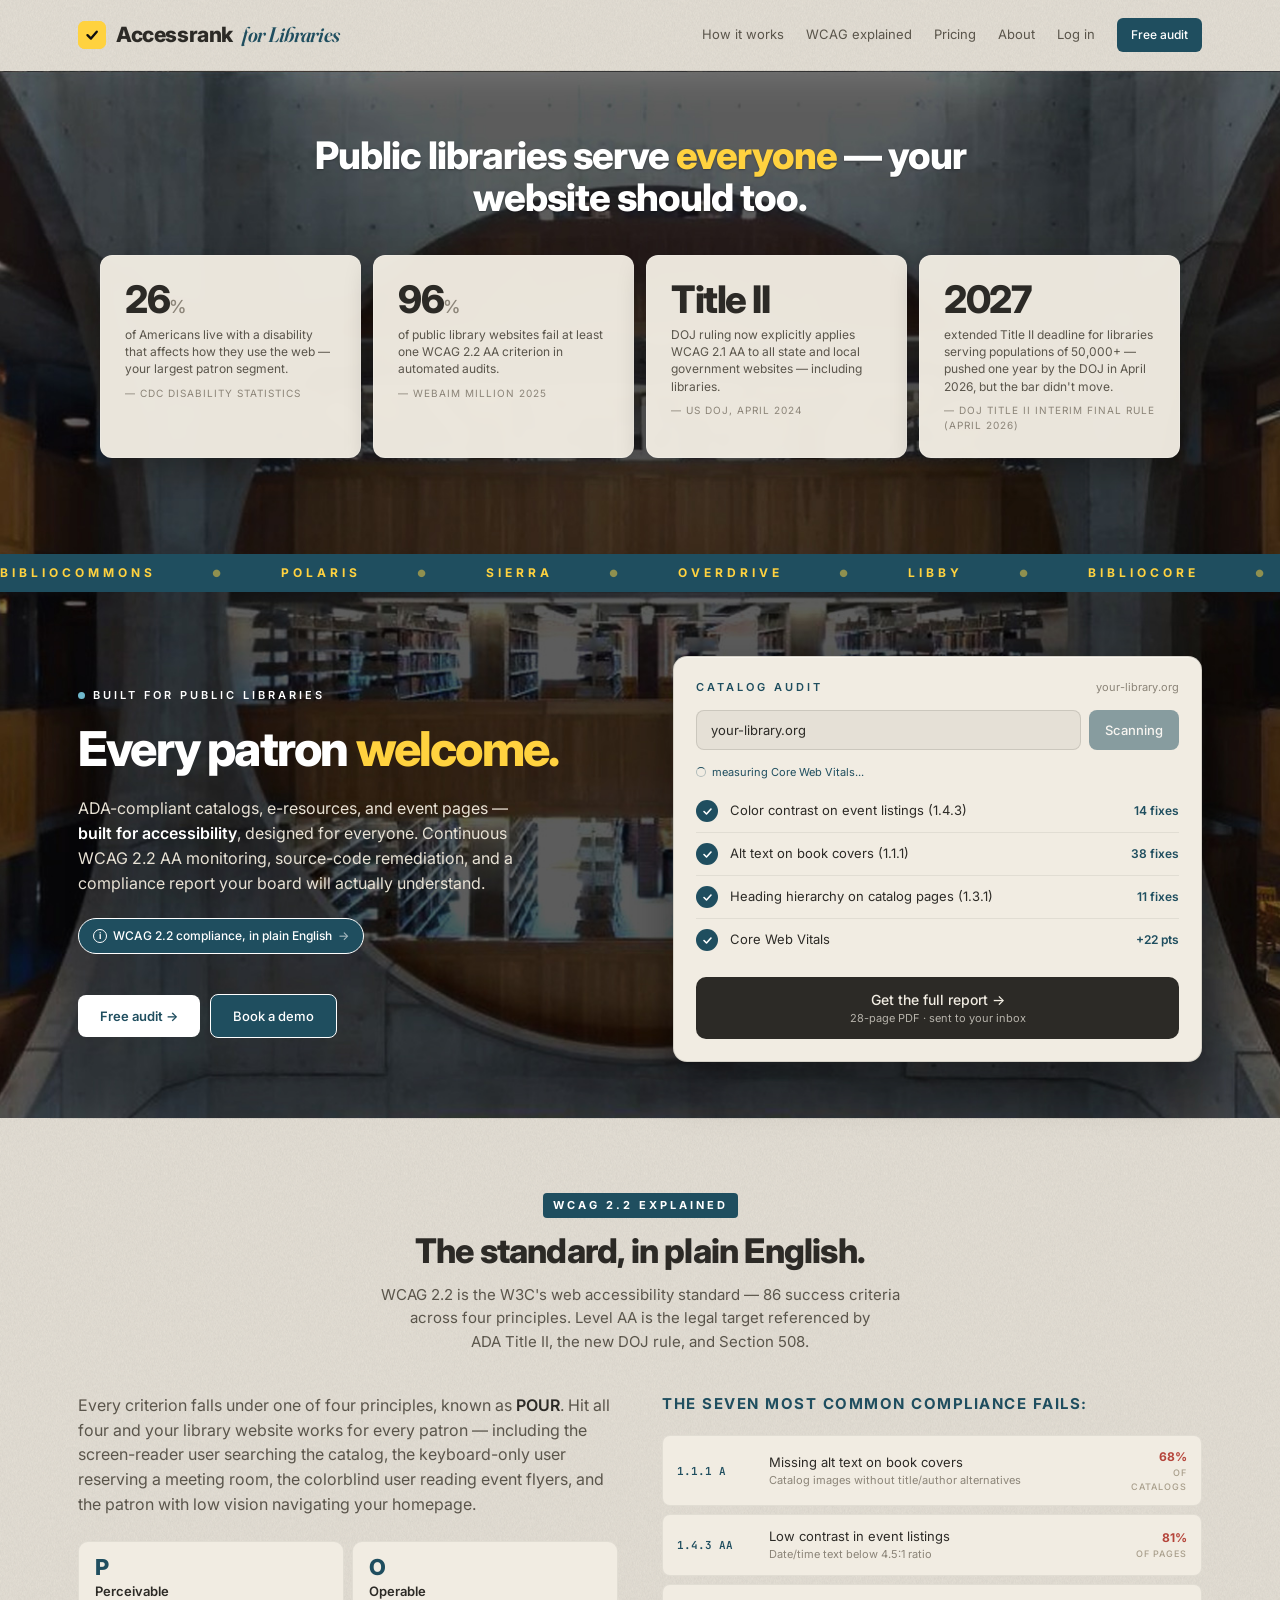
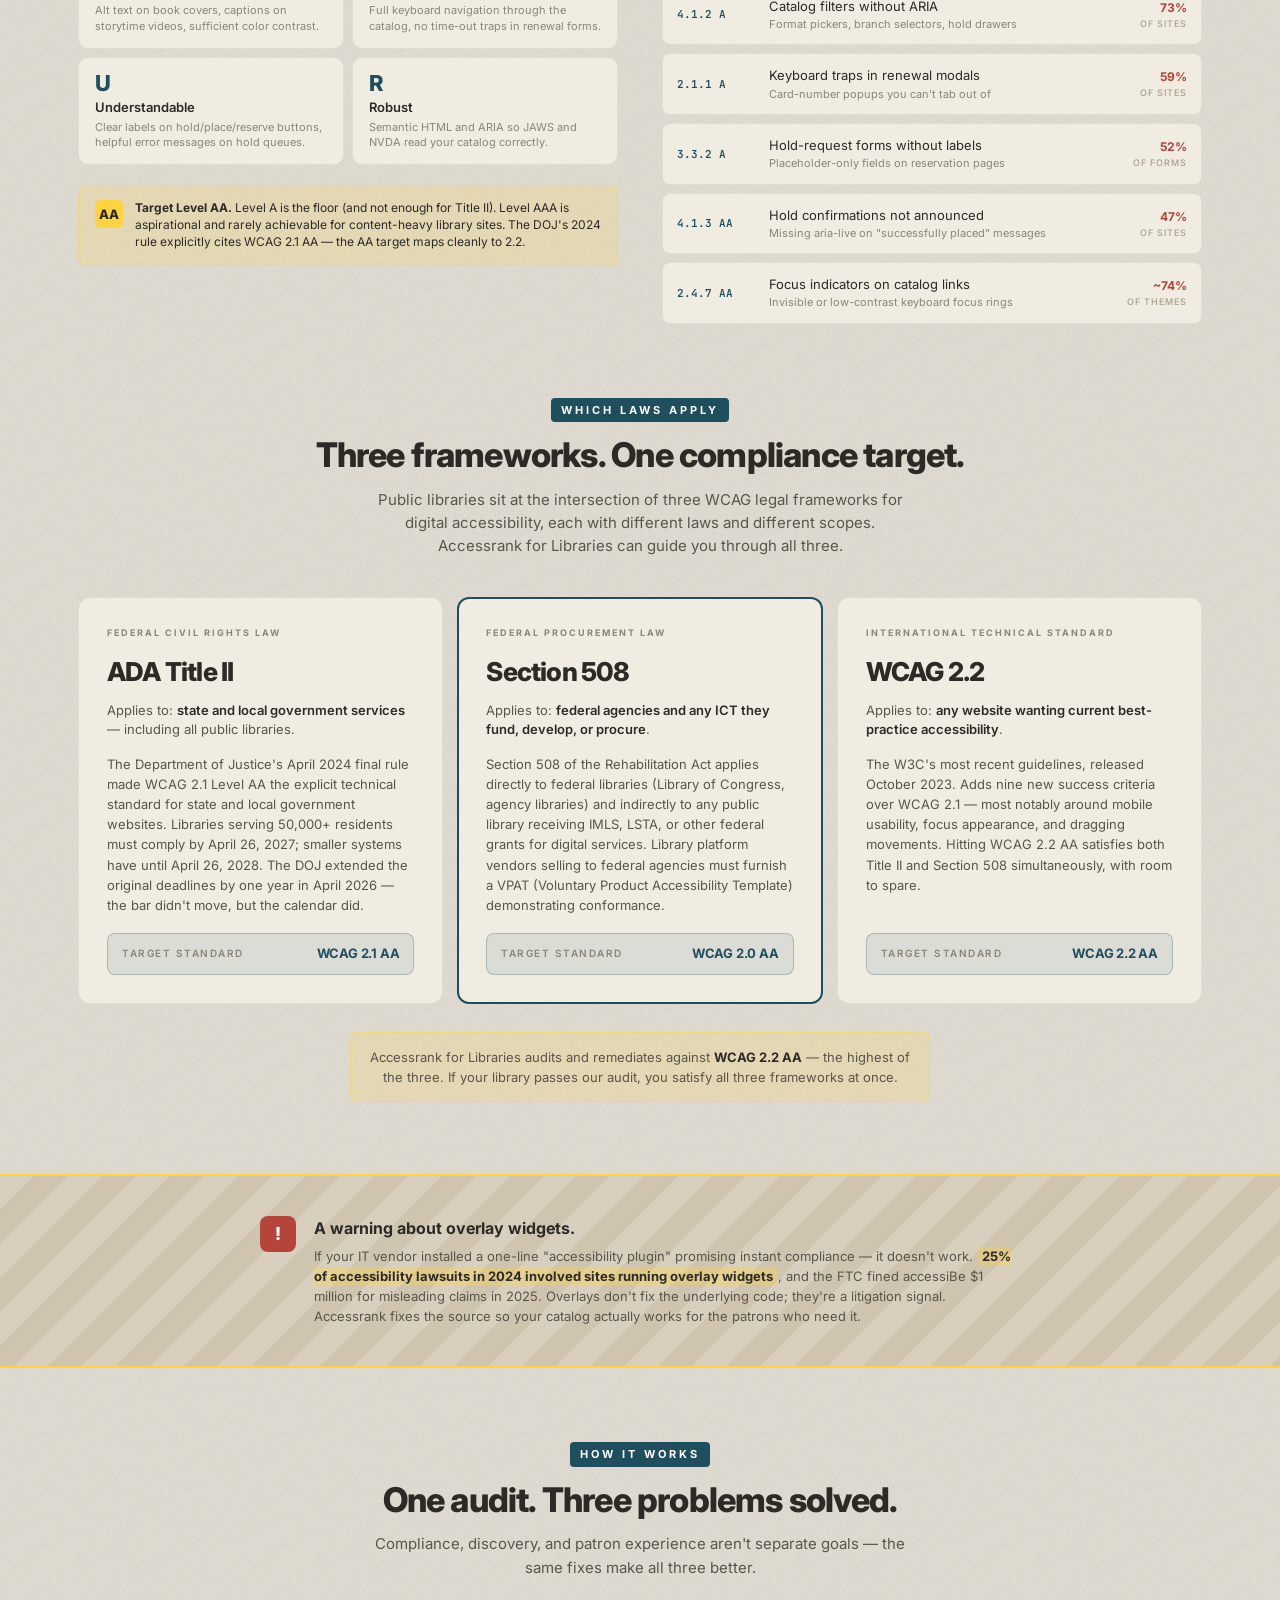
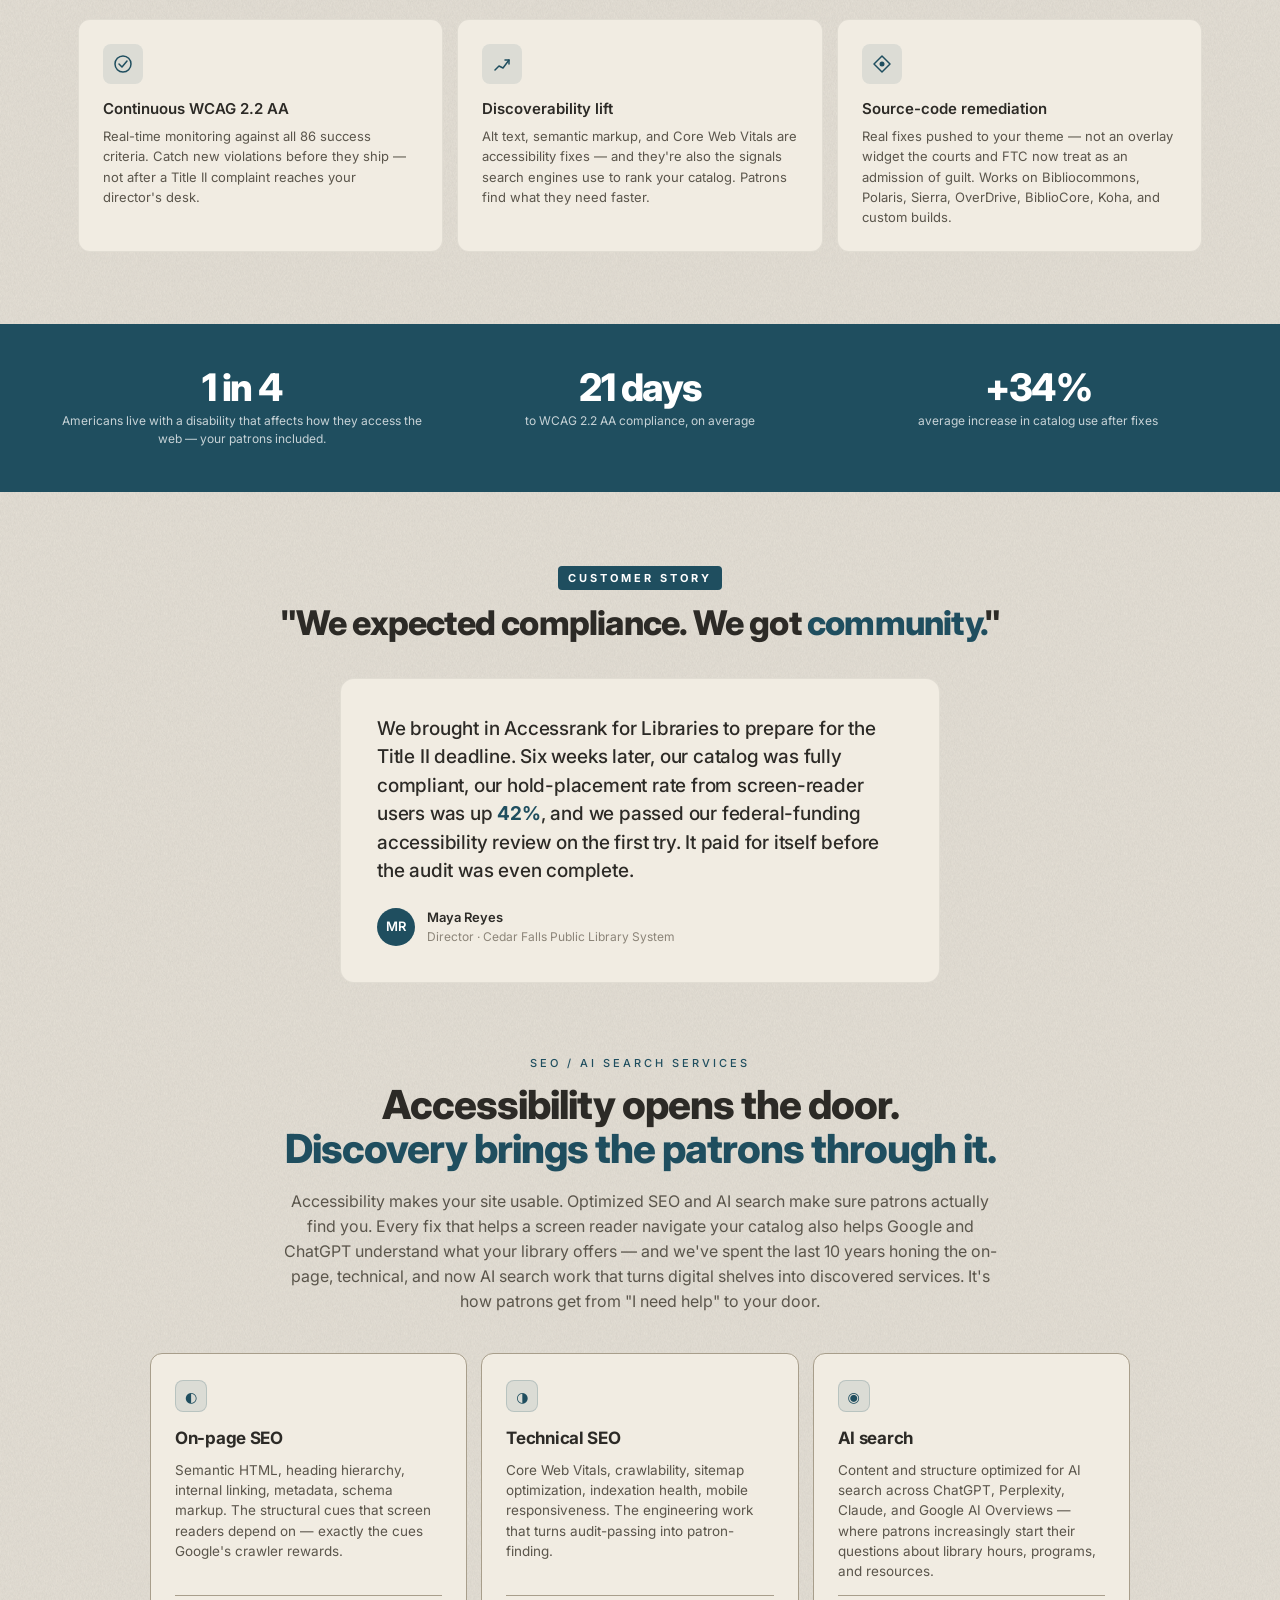
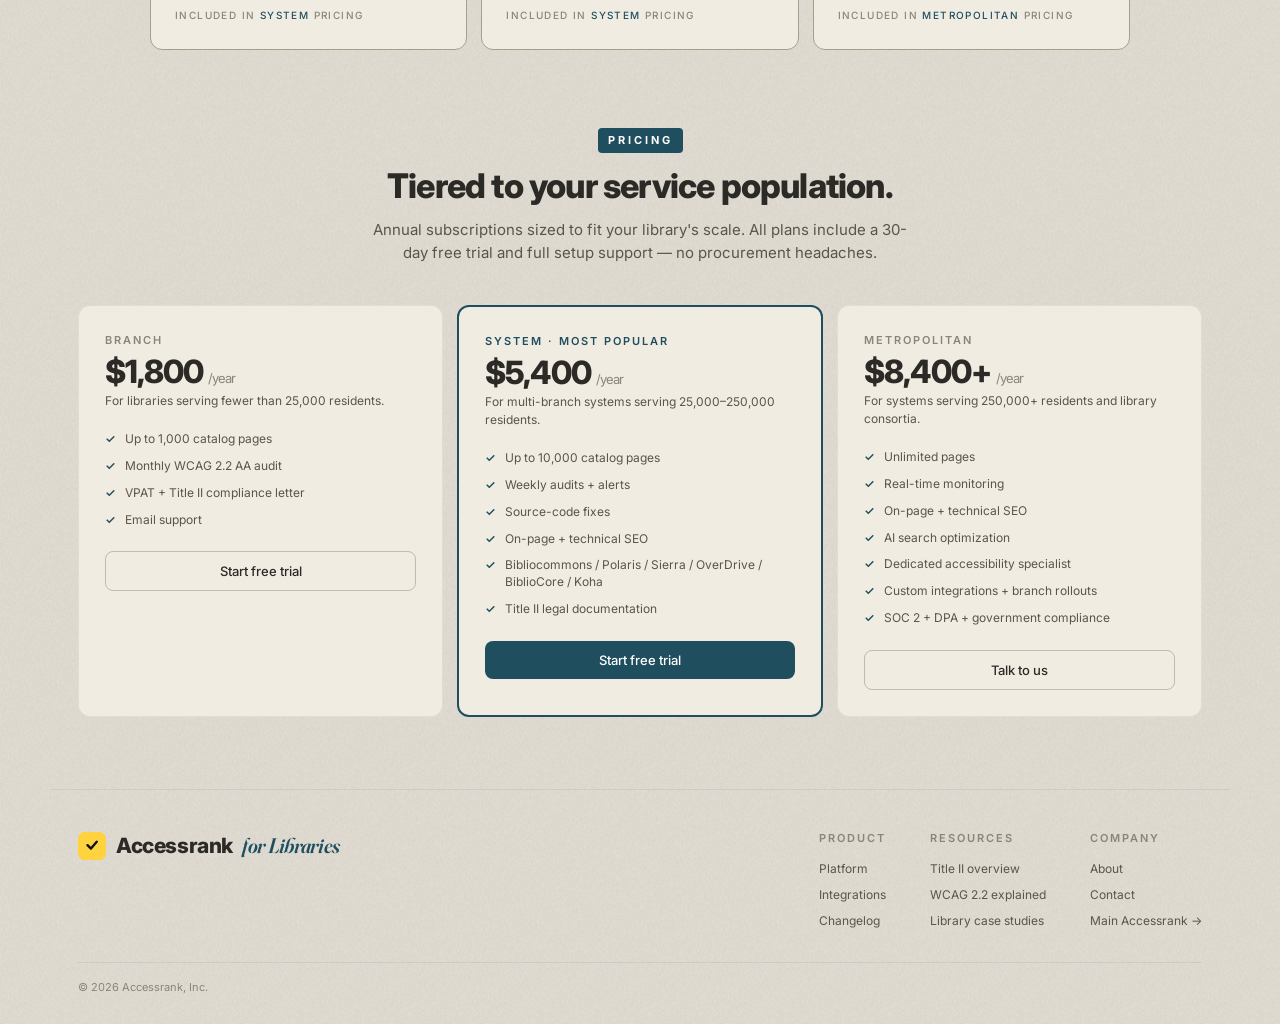
==== commit 00a9a4eb: "Add files via upload" ====
--- a/index.html
+++ b/index.html
@@ -3,191 +3,551 @@
 <head>
   <meta charset="UTF-8" />
   <meta name="viewport" content="width=device-width, initial-scale=1.0" />
-  <title>Accessrank — WCAG 2.2 Accessibility Audits for DTC Ecommerce</title>
-  <meta name="description" content="Accessrank fixes WCAG 2.2 accessibility violations at the source code level — protecting DTC stores from ADA litigation and boosting SEO rankings." />
-  <meta name="robots" content="index, follow" />
-  <link rel="canonical" href="https://accessrank.com/" />
-  <meta name="theme-color" content="#0E0E10" />
-
-  <!-- Open Graph -->
-  <meta property="og:title" content="Accessrank — Higher rank. Wider reach." />
-  <meta property="og:description" content="We make predatory lawyers look elsewhere — and give your SEO and AI rankings the boost they need for your business to thrive." />
-  <meta property="og:type" content="website" />
-  <meta property="og:url" content="https://accessrank.com/" />
-  <meta property="og:image" content="https://accessrank.com/og-image.png" />
-  <meta property="og:image:width" content="1200" />
-  <meta property="og:image:height" content="630" />
-  <meta property="og:site_name" content="Accessrank" />
-
-  <!-- Twitter Card -->
-  <meta name="twitter:card" content="summary_large_image" />
-  <meta name="twitter:title" content="Accessrank — Higher rank. Wider reach." />
-  <meta name="twitter:description" content="WCAG 2.2 accessibility audits that protect DTC stores from ADA lawsuits and boost SEO rankings." />
-  <meta name="twitter:image" content="https://accessrank.com/og-image.png" />
-
-  <!-- Favicon -->
-  <link rel="icon" href="/favicon.svg" type="image/svg+xml" />
-
-  <!-- Fonts — preload to avoid render blocking -->
+  <title>Accessrank for Libraries — ADA-compliant catalogs, e-resources, and event pages</title>
+  <meta name="description" content="WCAG 2.2 AA compliance for public library websites. Built for Bibliocommons, Polaris, Sierra, OverDrive, Libby, and custom catalogs. Continuous monitoring + source-code remediation." />
+
   <link rel="preconnect" href="https://fonts.googleapis.com" />
   <link rel="preconnect" href="https://fonts.gstatic.com" crossorigin />
-  <link rel="preload" href="https://fonts.googleapis.com/css2?family=Inter:wght@400;500;600;700;800&family=JetBrains+Mono:wght@600&display=swap" as="style" onload="this.onload=null;this.rel='stylesheet'" />
-  <noscript><link rel="stylesheet" href="https://fonts.googleapis.com/css2?family=Inter:wght@400;500;600;700;800&family=JetBrains+Mono:wght@600&display=swap" /></noscript>
-
-  <link rel="preload" href="styles.css" as="style" />
+  <link href="https://fonts.googleapis.com/css2?family=Fraunces:ital,opsz,wght@1,9..144,500;1,9..144,600;1,9..144,700&family=Inter:wght@400;500;600;700;800&family=JetBrains+Mono:wght@500;600&display=swap" rel="stylesheet" />
+
   <link rel="stylesheet" href="styles.css" />
-
-  <!-- JSON-LD structured data -->
-  <script type="application/ld+json">
-  {
-    "@context": "https://schema.org",
-    "@graph": [
-      {
-        "@type": "Organization",
-        "@id": "https://accessrank.com/#organization",
-        "name": "Accessrank",
-        "url": "https://accessrank.com/",
-        "logo": {
-          "@type": "ImageObject",
-          "url": "https://accessrank.com/favicon.svg"
-        },
-        "sameAs": []
-      },
-      {
-        "@type": "WebSite",
-        "@id": "https://accessrank.com/#website",
-        "url": "https://accessrank.com/",
-        "name": "Accessrank",
-        "publisher": { "@id": "https://accessrank.com/#organization" },
-        "potentialAction": {
-          "@type": "SearchAction",
-          "target": "https://accessrank.com/?s={search_term_string}",
-          "query-input": "required name=search_term_string"
-        }
-      },
-      {
-        "@type": "WebPage",
-        "@id": "https://accessrank.com/#webpage",
-        "url": "https://accessrank.com/",
-        "name": "Accessrank — WCAG 2.2 Accessibility Audits for DTC Ecommerce",
-        "description": "Accessrank fixes WCAG 2.2 accessibility violations at the source code level — protecting DTC stores from ADA litigation and boosting SEO rankings.",
-        "isPartOf": { "@id": "https://accessrank.com/#website" },
-        "about": { "@id": "https://accessrank.com/#organization" }
-      },
-      {
-        "@type": "Service",
-        "@id": "https://accessrank.com/#service",
-        "name": "WCAG 2.2 Accessibility Audit & Remediation",
-        "description": "Continuous WCAG 2.2 AA monitoring, source-code remediation, and SEO rank-lift for DTC ecommerce stores.",
-        "provider": { "@id": "https://accessrank.com/#organization" },
-        "areaServed": "Worldwide",
-        "serviceType": "Accessibility Auditing",
-        "offers": [
-          {
-            "@type": "Offer",
-            "name": "Starter",
-            "price": "79",
-            "priceCurrency": "USD",
-            "priceSpecification": { "@type": "UnitPriceSpecification", "billingDuration": "P1M" }
-          },
-          {
-            "@type": "Offer",
-            "name": "Growth",
-            "price": "249",
-            "priceCurrency": "USD",
-            "priceSpecification": { "@type": "UnitPriceSpecification", "billingDuration": "P1M" }
-          },
-          {
-            "@type": "Offer",
-            "name": "Scale",
-            "price": "599",
-            "priceCurrency": "USD",
-            "priceSpecification": { "@type": "UnitPriceSpecification", "billingDuration": "P1M" }
-          }
-        ]
-      },
-      {
-        "@type": "FAQPage",
-        "mainEntity": [
-          {
-            "@type": "Question",
-            "name": "What is WCAG 2.2?",
-            "acceptedAnswer": {
-              "@type": "Answer",
-              "text": "WCAG 2.2 is the W3C's web accessibility standard — 86 success criteria across four principles: Perceivable, Operable, Understandable, and Robust. Level AA is the legal target referenced by ADA guidance, the European Accessibility Act, and Section 508."
-            }
-          },
-          {
-            "@type": "Question",
-            "name": "Do overlay widgets make my site ADA compliant?",
-            "acceptedAnswer": {
-              "@type": "Answer",
-              "text": "No. 25% of accessibility lawsuits in 2024 involved sites running overlay widgets. Overlays don't fix the underlying code. Accessrank fixes the source code directly."
-            }
-          },
-          {
-            "@type": "Question",
-            "name": "How long does it take to become WCAG 2.2 AA compliant?",
-            "acceptedAnswer": {
-              "@type": "Answer",
-              "text": "Most DTC stores reach WCAG 2.2 AA compliance within 14 days with Accessrank's source-code remediation service."
-            }
-          }
-        ]
-      }
-    ]
-  }
-  </script>
 </head>
 <body>
 
-  <!-- Skip navigation for keyboard users -->
-  <a href="#main-content" class="skip-link">Skip to main content</a>
-
-  <!-- ============================================================== -->
-  <!-- NAV                                                              -->
-  <!-- ============================================================== -->
-  <nav class="nav" aria-label="Main navigation">
-    <div class="logo">
+  <!-- ============================================================== -->
+  <!-- 1. NAV                                                          -->
+  <!-- ============================================================== -->
+  <nav class="nav" aria-label="Primary">
+    <a href="#" class="logo">
       <span class="logo-mark" aria-hidden="true">
-        <span class="layer layer-red" aria-hidden="true"></span>
-        <span class="layer layer-green" aria-hidden="true"></span>
-        <span class="layer layer-yellow" aria-hidden="true"></span>
-        <span class="icon icon-yellow" aria-hidden="true">
+        <span class="layer layer-red"></span>
+        <span class="layer layer-green"></span>
+        <span class="layer layer-yellow"></span>
+        <span class="icon icon-yellow">
           <svg viewBox="0 0 14 14"><path d="M3 7 L6 10 L11 4" fill="none" stroke="#0E0E10" stroke-width="2" stroke-linecap="round" stroke-linejoin="round"/></svg>
         </span>
-        <span class="icon icon-red" aria-hidden="true">
+        <span class="icon icon-red">
           <svg viewBox="0 0 14 14"><path d="M5.4 3 L8.6 3 L7.8 9 L6.2 9 Z" fill="#FFFFFF"/><circle cx="7" cy="11.4" r="1.6" fill="#FFFFFF"/></svg>
         </span>
-        <span class="icon icon-green" aria-hidden="true">
+        <span class="icon icon-green">
           <svg viewBox="0 0 14 14"><path d="M3 7 L6 10 L11 4" fill="none" stroke="#0E0E10" stroke-width="2" stroke-linecap="round" stroke-linejoin="round"/></svg>
         </span>
-        <span class="swipe swipe-1" aria-hidden="true"></span>
-        <span class="swipe swipe-2" aria-hidden="true"></span>
-        <span class="swipe swipe-3" aria-hidden="true"></span>
+        <span class="swipe swipe-1"></span>
+        <span class="swipe swipe-2"></span>
+        <span class="swipe swipe-3"></span>
       </span>
-      Accessrank
-    </div>
+      Accessrank <span class="logo-suffix">for Libraries</span>
+    </a>
     <div class="nav-right">
-      <a href="#product">Product</a>
+      <a href="#how-it-works">How it works</a>
       <a href="#wcag">WCAG explained</a>
       <a href="#pricing">Pricing</a>
       <a href="about.html">About</a>
       <a href="#">Log in</a>
       <a href="#audit-card" class="cta-nav">Free audit</a>
     </div>
-    <button class="hamburger" id="hamburger" aria-label="Open menu" aria-expanded="false" aria-controls="mobile-menu">
+    <button class="hamburger" aria-label="Toggle menu" aria-expanded="false">
       <span class="ham-line"></span>
       <span class="ham-line"></span>
       <span class="ham-line"></span>
     </button>
   </nav>
 
-  <!-- Full-screen mobile menu (outside nav so it covers full viewport) -->
-  <div class="mobile-menu" id="mobile-menu" role="dialog" aria-modal="true" aria-label="Navigation menu" aria-hidden="true">
-    <div class="mm-header">
-      <div class="logo" aria-hidden="true">
-        <span class="logo-mark">
+
+  <!-- ============================================================== -->
+  <!-- 2. HERO                                                         -->
+  <!-- ============================================================== -->
+  <!-- ============================================================== -->
+  <!-- DARK PHOTO BAND — covers hero through stakes-strip                -->
+  <!-- The library-bg.jpg image runs from just below the navbar down    -->
+  <!-- through the stat cards. Photo is rendered as-is — no CSS         -->
+  <!-- darkening or overlays.                                           -->
+  <!-- ============================================================== -->
+  <div class="dark-photo-band">
+
+  <!-- ============================================================== -->
+  <!-- STAKES STRIP                                                    -->
+  <!-- ============================================================== -->
+  <section class="stakes-strip" data-animate>
+    <div class="stakes-strip-inner">
+      <h2 class="stakes-title">Public libraries serve <span class="accent">everyone</span> — your website should too.</h2>
+      <div class="stakes-grid">
+        <div class="stakes-card">
+          <div class="stakes-num">26<span class="small">%</span></div>
+          <div class="stakes-label">of Americans live with a disability that affects how they use the web — your largest patron segment.</div>
+          <div class="stakes-source">— CDC Disability Statistics</div>
+        </div>
+        <div class="stakes-card">
+          <div class="stakes-num">96<span class="small">%</span></div>
+          <div class="stakes-label">of public library websites fail at least one WCAG 2.2 AA criterion in automated audits.</div>
+          <div class="stakes-source">— WebAIM Million 2025</div>
+        </div>
+        <div class="stakes-card">
+          <div class="stakes-num">Title II</div>
+          <div class="stakes-label">DOJ ruling now explicitly applies WCAG 2.1 AA to all state and local government websites — including libraries.</div>
+          <div class="stakes-source">— US DOJ, April 2024</div>
+        </div>
+        <div class="stakes-card">
+          <div class="stakes-num">2027</div>
+          <div class="stakes-label">extended Title II deadline for libraries serving populations of 50,000+ — pushed one year by the DOJ in April 2026, but the bar didn't move.</div>
+          <div class="stakes-source">— DOJ Title II Interim Final Rule (April 2026)</div>
+        </div>
+      </div>
+    </div>
+  </section>
+
+
+  <!-- ============================================================== -->
+  <!-- PLATFORM MARQUEE                                                -->
+  <!-- ============================================================== -->
+  <div class="marquee" aria-label="Supported library platforms">
+    <div class="marquee-track">
+      <span class="item">BIBLIOCOMMONS <span class="sep">●</span> POLARIS <span class="sep">●</span> SIERRA <span class="sep">●</span> OVERDRIVE <span class="sep">●</span> LIBBY <span class="sep">●</span> BIBLIOCORE <span class="sep">●</span> KOHA <span class="sep">●</span> CUSTOM <span class="sep">●</span></span>
+      <span class="item">BIBLIOCOMMONS <span class="sep">●</span> POLARIS <span class="sep">●</span> SIERRA <span class="sep">●</span> OVERDRIVE <span class="sep">●</span> LIBBY <span class="sep">●</span> BIBLIOCORE <span class="sep">●</span> KOHA <span class="sep">●</span> CUSTOM <span class="sep">●</span></span>
+      <span class="item">BIBLIOCOMMONS <span class="sep">●</span> POLARIS <span class="sep">●</span> SIERRA <span class="sep">●</span> OVERDRIVE <span class="sep">●</span> LIBBY <span class="sep">●</span> BIBLIOCORE <span class="sep">●</span> KOHA <span class="sep">●</span> CUSTOM <span class="sep">●</span></span>
+    </div>
+  </div>
+
+
+  <!-- ============================================================== -->
+  <!-- HERO                                                            -->
+  <!-- ============================================================== -->
+  <section class="hero">
+    <div data-animate>
+      <div class="eyebrow"><span class="pulse-dot"></span>BUILT FOR PUBLIC LIBRARIES</div>
+      <h1>Every patron <span class="accent">welcome.</span></h1>
+      <p class="sub">
+        ADA-compliant catalogs, e-resources, and event pages —
+        <span class="highlight">built for accessibility</span>, designed for everyone.
+        Continuous WCAG 2.2 AA monitoring, source-code remediation, and a compliance report your board will actually understand.
+      </p>
+      <a href="#wcag" class="section-link">
+        <span class="info-circle">i</span>
+        <span>WCAG 2.2 compliance, in plain English</span>
+        <span style="opacity: 0.6;">→</span>
+      </a>
+      <div class="cta-row">
+        <button class="btn-primary">Free audit →</button>
+        <button class="btn-secondary">Book a demo</button>
+      </div>
+    </div>
+
+    <div class="audit-card" id="audit-card" data-animate data-delay="120">
+      <div class="audit-head">
+        <span class="audit-title">CATALOG AUDIT</span>
+        <span class="audit-meta" id="audit-url-display">enter URL to begin</span>
+      </div>
+      <div class="url-form">
+        <label for="audit-url" class="sr-only">Library website URL</label>
+        <input type="text" id="audit-url" class="url-input" placeholder="your-library.org" autocomplete="off" />
+        <button class="scan-btn" id="audit-scan-btn">Scan →</button>
+      </div>
+      <div class="scan-status" id="audit-status" aria-live="polite"></div>
+      <div class="audit-rows" id="audit-rows">
+        <div class="empty-state" id="audit-empty">Try it — enter your library website above.</div>
+      </div>
+      <button class="report-cta" id="audit-report">
+        Get the full report →
+        <span class="report-cta-sub">28-page PDF · sent to your inbox</span>
+      </button>
+    </div>
+  </section>
+
+  </div><!-- /.dark-photo-band -->
+
+
+  <!-- ============================================================== -->
+  <!-- 5. WCAG 2.2 EXPLAINER                                           -->
+  <!-- ============================================================== -->
+  <section class="wcag-section" id="wcag" data-animate>
+    <div class="section-eyebrow">WCAG 2.2 EXPLAINED</div>
+    <h2>The standard, in plain English.</h2>
+    <p class="section-sub">
+      WCAG 2.2 is the W3C's web accessibility standard — 86 success criteria across four principles.
+      Level AA is the legal target referenced by<br>ADA Title II, the new DOJ rule, and Section 508.
+    </p>
+    <div class="wcag-grid">
+      <div>
+        <p class="wcag-lede">
+          Every criterion falls under one of four principles, known as <strong>POUR</strong>.
+          Hit all four and your library website works for every patron — including the screen-reader user
+          searching the catalog, the keyboard-only user reserving a meeting room, the colorblind user
+          reading event flyers, and the patron with low vision navigating your homepage.
+        </p>
+        <div class="pour">
+          <div class="pour-item">
+            <div class="pour-letter">P</div>
+            <div class="pour-name">Perceivable</div>
+            <div class="pour-desc">Alt text on book covers, captions on storytime videos, sufficient color contrast.</div>
+          </div>
+          <div class="pour-item">
+            <div class="pour-letter">O</div>
+            <div class="pour-name">Operable</div>
+            <div class="pour-desc">Full keyboard navigation through the catalog, no time-out traps in renewal forms.</div>
+          </div>
+          <div class="pour-item">
+            <div class="pour-letter">U</div>
+            <div class="pour-name">Understandable</div>
+            <div class="pour-desc">Clear labels on hold/place/reserve buttons, helpful error messages on hold queues.</div>
+          </div>
+          <div class="pour-item">
+            <div class="pour-letter">R</div>
+            <div class="pour-name">Robust</div>
+            <div class="pour-desc">Semantic HTML and ARIA so JAWS and NVDA read your catalog correctly.</div>
+          </div>
+        </div>
+        <div class="wcag-meta-row">
+          <div class="icon-box">AA</div>
+          <div class="wcag-meta-text">
+            <strong>Target Level AA.</strong> Level A is the floor (and not enough for Title II).
+            Level AAA is aspirational and rarely achievable for content-heavy library sites.
+            The DOJ's 2024 rule explicitly cites WCAG 2.1 AA — the AA target maps cleanly to 2.2.
+          </div>
+        </div>
+      </div>
+      <div>
+        <div class="criteria-head">THE SEVEN MOST COMMON COMPLIANCE FAILS:</div>
+        <div class="criteria-list">
+          <div class="criteria-row">
+            <span class="criteria-id">1.1.1 A</span>
+            <span class="criteria-body">Missing alt text on book covers<span class="desc">Catalog images without title/author alternatives</span></span>
+            <span class="criteria-freq">68%<span class="small">of catalogs</span></span>
+          </div>
+          <div class="criteria-row">
+            <span class="criteria-id">1.4.3 AA</span>
+            <span class="criteria-body">Low contrast in event listings<span class="desc">Date/time text below 4.5:1 ratio</span></span>
+            <span class="criteria-freq">81%<span class="small">of pages</span></span>
+          </div>
+          <div class="criteria-row">
+            <span class="criteria-id">4.1.2 A</span>
+            <span class="criteria-body">Catalog filters without ARIA<span class="desc">Format pickers, branch selectors, hold drawers</span></span>
+            <span class="criteria-freq">73%<span class="small">of sites</span></span>
+          </div>
+          <div class="criteria-row">
+            <span class="criteria-id">2.1.1 A</span>
+            <span class="criteria-body">Keyboard traps in renewal modals<span class="desc">Card-number popups you can't tab out of</span></span>
+            <span class="criteria-freq">59%<span class="small">of sites</span></span>
+          </div>
+          <div class="criteria-row">
+            <span class="criteria-id">3.3.2 A</span>
+            <span class="criteria-body">Hold-request forms without labels<span class="desc">Placeholder-only fields on reservation pages</span></span>
+            <span class="criteria-freq">52%<span class="small">of forms</span></span>
+          </div>
+          <div class="criteria-row">
+            <span class="criteria-id">4.1.3 AA</span>
+            <span class="criteria-body">Hold confirmations not announced<span class="desc">Missing aria-live on "successfully placed" messages</span></span>
+            <span class="criteria-freq">47%<span class="small">of sites</span></span>
+          </div>
+          <div class="criteria-row">
+            <span class="criteria-id">2.4.7 AA</span>
+            <span class="criteria-body">Focus indicators on catalog links<span class="desc">Invisible or low-contrast keyboard focus rings</span></span>
+            <span class="criteria-freq">~74%<span class="small">of themes</span></span>
+          </div>
+        </div>
+      </div>
+    </div>
+  </section>
+
+
+  <!-- ============================================================== -->
+  <!-- 5b. COMPLIANCE FRAMEWORKS                                       -->
+  <!-- Three-up reference: ADA Title II, Section 508, WCAG 2.2.        -->
+  <!-- Purpose: answers the "which laws actually apply to my library"  -->
+  <!-- question that comes up early in evaluation conversations.       -->
+  <!-- ============================================================== -->
+  <section class="frameworks" id="frameworks" data-animate>
+    <div class="section-eyebrow-wrap"><span class="section-eyebrow">WHICH LAWS APPLY</span></div>
+    <h2>Three frameworks. One compliance target.</h2>
+    <p class="section-sub">
+      Public libraries sit at the intersection of three WCAG legal frameworks for digital accessibility,
+      each with different laws and different scopes. Accessrank for Libraries can guide you through all three.
+    </p>
+    <div class="frameworks-grid">
+
+      <article class="framework-card">
+        <div class="framework-tag">FEDERAL CIVIL RIGHTS LAW</div>
+        <h3 class="framework-title">ADA Title II</h3>
+        <p class="framework-applies">Applies to: <strong>state and local government services</strong> — including all public libraries.</p>
+        <p class="framework-body">
+          The Department of Justice's April 2024 final rule made WCAG 2.1 Level AA the explicit technical
+          standard for state and local government websites. Libraries serving 50,000+ residents must comply
+          by April 26, 2027; smaller systems have until April 26, 2028. The DOJ extended the original
+          deadlines by one year in April 2026 — the bar didn't move, but the calendar did.
+        </p>
+        <div class="framework-target">
+          <span class="framework-target-label">Target standard</span>
+          <span class="framework-target-value">WCAG 2.1 AA</span>
+        </div>
+      </article>
+
+      <article class="framework-card framework-card-featured">
+        <div class="framework-tag">FEDERAL PROCUREMENT LAW</div>
+        <h3 class="framework-title">Section 508</h3>
+        <p class="framework-applies">Applies to: <strong>federal agencies and any ICT they fund, develop, or procure</strong>.</p>
+        <p class="framework-body">
+          Section 508 of the Rehabilitation Act applies directly to federal libraries (Library of Congress,
+          agency libraries) and indirectly to any public library receiving IMLS, LSTA, or other federal grants
+          for digital services. Library platform vendors selling to federal agencies must furnish a VPAT
+          (Voluntary Product Accessibility Template) demonstrating conformance.
+        </p>
+        <div class="framework-target">
+          <span class="framework-target-label">Target standard</span>
+          <span class="framework-target-value">WCAG 2.0 AA</span>
+        </div>
+      </article>
+
+      <article class="framework-card">
+        <div class="framework-tag">INTERNATIONAL TECHNICAL STANDARD</div>
+        <h3 class="framework-title">WCAG 2.2</h3>
+        <p class="framework-applies">Applies to: <strong>any website wanting current best-practice accessibility</strong>.</p>
+        <p class="framework-body">
+          The W3C's most recent guidelines, released October 2023. Adds nine new success criteria over WCAG 2.1
+          — most notably around mobile usability, focus appearance, and dragging movements. Hitting WCAG 2.2 AA
+          satisfies both Title II and Section 508 simultaneously, with room to spare.
+        </p>
+        <div class="framework-target">
+          <span class="framework-target-label">Target standard</span>
+          <span class="framework-target-value">WCAG 2.2 AA</span>
+        </div>
+      </article>
+
+    </div>
+
+    <p class="frameworks-footnote">
+      Accessrank for Libraries audits and remediates against <strong>WCAG 2.2 AA</strong> — the highest
+      of the three. If your library passes our audit, you satisfy all three frameworks at once.
+    </p>
+  </section>
+
+
+  <!-- ============================================================== -->
+  <!-- 6. OVERLAY WIDGET WARNING                                       -->
+  <!-- ============================================================== -->
+  <div class="overlay-warning">
+    <div class="overlay-card">
+      <div class="overlay-icon" aria-hidden="true">!</div>
+      <div class="overlay-content">
+        <h3>A warning about overlay widgets.</h3>
+        <p>
+          If your IT vendor installed a one-line "accessibility plugin" promising instant compliance — it doesn't work.
+          <strong>25% of accessibility lawsuits in 2024 involved sites running overlay widgets</strong>,
+          and the FTC fined accessiBe $1 million for misleading claims in 2025.
+          Overlays don't fix the underlying code; they're a litigation signal.
+          Accessrank fixes the source so your catalog actually works for the patrons who need it.
+        </p>
+      </div>
+    </div>
+  </div>
+
+
+  <!-- ============================================================== -->
+  <!-- 7. FEATURES                                                     -->
+  <!-- ============================================================== -->
+  <section class="features" id="how-it-works" data-animate>
+    <div class="section-eyebrow">HOW IT WORKS</div>
+    <h2>One audit. Three problems solved.</h2>
+    <p class="section-sub">
+      Compliance, discovery, and patron experience aren't separate goals — the same fixes make all three better.
+    </p>
+    <div class="feature-grid">
+      <div class="feature-card">
+        <div class="feature-icon">
+          <svg width="20" height="20" viewBox="0 0 20 20" fill="none">
+            <circle cx="10" cy="10" r="8" stroke="currentColor" stroke-width="1.5"/>
+            <path d="M6 10 L9 13 L14 7" stroke="currentColor" stroke-width="1.5" stroke-linecap="round" stroke-linejoin="round"/>
+          </svg>
+        </div>
+        <h3 class="feature-title">Continuous WCAG 2.2 AA</h3>
+        <p class="feature-desc">
+          Real-time monitoring against all 86 success criteria. Catch new violations
+          before they ship — not after a Title II complaint reaches your director's desk.
+        </p>
+      </div>
+      <div class="feature-card">
+        <div class="feature-icon">
+          <svg width="20" height="20" viewBox="0 0 20 20" fill="none">
+            <path d="M3 16 L7 12 L11 14 L17 6" stroke="currentColor" stroke-width="1.5" stroke-linecap="round" stroke-linejoin="round"/>
+            <path d="M13 6 L17 6 L17 10" stroke="currentColor" stroke-width="1.5" stroke-linecap="round" stroke-linejoin="round"/>
+          </svg>
+        </div>
+        <h3 class="feature-title">Discoverability lift</h3>
+        <p class="feature-desc">
+          Alt text, semantic markup, and Core Web Vitals are accessibility fixes — and they're also
+          the signals search engines use to rank your catalog. Patrons find what they need faster.
+        </p>
+      </div>
+      <div class="feature-card">
+        <div class="feature-icon">
+          <svg width="20" height="20" viewBox="0 0 20 20" fill="none">
+            <path d="M2 10 L10 2 L18 10 L10 18 Z" stroke="currentColor" stroke-width="1.5" stroke-linejoin="round"/>
+            <circle cx="10" cy="10" r="2.5" fill="currentColor"/>
+          </svg>
+        </div>
+        <h3 class="feature-title">Source-code remediation</h3>
+        <p class="feature-desc">
+          Real fixes pushed to your theme — not an overlay widget the courts and FTC now treat as
+          an admission of guilt. Works on Bibliocommons, Polaris, Sierra, OverDrive, BiblioCore, Koha, and custom builds.
+        </p>
+      </div>
+    </div>
+  </section>
+
+
+  <!-- ============================================================== -->
+  <!-- 8. STATS STRIP                                                  -->
+  <!-- ============================================================== -->
+  <div class="stats-strip">
+    <div class="stats-strip-inner">
+      <div class="stat" data-animate>
+        <div class="stat-num">1 in 4</div>
+        <div class="stat-label">Americans live with a disability that affects how they access the web — your patrons included.</div>
+      </div>
+      <div class="stat" data-animate data-delay="120">
+        <div class="stat-num">21 days</div>
+        <div class="stat-label">to WCAG 2.2 AA compliance, on average</div>
+      </div>
+      <div class="stat" data-animate data-delay="240">
+        <div class="stat-num">+34%</div>
+        <div class="stat-label">average increase in catalog use after fixes</div>
+      </div>
+    </div>
+  </div>
+
+
+  <!-- ============================================================== -->
+  <!-- 9. TESTIMONIAL                                                  -->
+  <!-- ============================================================== -->
+  <section class="testimonial" data-animate>
+    <div class="section-eyebrow">CUSTOMER STORY</div>
+    <h2>"We expected compliance. We got <span class="accent-teal">community.</span>"</h2>
+    <div class="quote-card">
+      <p class="quote-text">
+        We brought in Accessrank for Libraries to prepare for the Title II deadline.
+        Six weeks later, our catalog was fully compliant, our hold-placement rate from
+        screen-reader users was up <span class="y">42%</span>, and we passed our
+        federal-funding accessibility review on the first try. It paid for itself before
+        the audit was even complete.
+      </p>
+      <div class="quote-attr">
+        <div class="avatar">MR</div>
+        <div>
+          <div class="quote-name">Maya Reyes</div>
+          <div class="quote-role">Director · Cedar Falls Public Library System</div>
+        </div>
+      </div>
+    </div>
+  </section>
+
+
+  <!-- ============================================================== -->
+  <!-- 9b. SEO / AI SEARCH — discovery services                        -->
+  <!-- ============================================================== -->
+  <section class="seo-strip" id="seo" data-animate>
+    <div class="seo-eyebrow">SEO / AI SEARCH SERVICES</div>
+    <h2 class="seo-title"><span class="dark">Accessibility opens the door.</span><br><span class="teal">Discovery brings the patrons through it.</span></h2>
+    <p class="seo-sub">
+      Accessibility makes your site usable. Optimized SEO and AI search make sure patrons actually find you.
+      Every fix that helps a screen reader navigate your catalog also helps Google and ChatGPT understand
+      what your library offers — and we've spent the last 10 years honing the on-page, technical, and
+      now AI search work that turns digital shelves into discovered services. It's how patrons get from
+      "I need help" to your door.
+    </p>
+
+    <div class="seo-grid">
+      <div class="seo-card">
+        <div class="seo-card-icon" aria-hidden="true">◐</div>
+        <div class="seo-card-title">On-page SEO</div>
+        <p class="seo-card-body">
+          Semantic HTML, heading hierarchy, internal linking, metadata, schema markup. The structural cues
+          that screen readers depend on — exactly the cues Google's crawler rewards.
+        </p>
+        <div class="seo-card-tier">Included in <span class="tier-label">System</span> pricing</div>
+      </div>
+      <div class="seo-card">
+        <div class="seo-card-icon" aria-hidden="true">◑</div>
+        <div class="seo-card-title">Technical SEO</div>
+        <p class="seo-card-body">
+          Core Web Vitals, crawlability, sitemap optimization, indexation health, mobile responsiveness.
+          The engineering work that turns audit-passing into patron-finding.
+        </p>
+        <div class="seo-card-tier">Included in <span class="tier-label">System</span> pricing</div>
+      </div>
+      <div class="seo-card">
+        <div class="seo-card-icon" aria-hidden="true">◉</div>
+        <div class="seo-card-title">AI search</div>
+        <p class="seo-card-body">
+          Content and structure optimized for AI search across ChatGPT, Perplexity, Claude, and Google AI
+          Overviews — where patrons increasingly start their questions about library hours, programs, and resources.
+        </p>
+        <div class="seo-card-tier">Included in <span class="tier-label">Metropolitan</span> pricing</div>
+      </div>
+    </div>
+  </section>
+
+
+  <!-- ============================================================== -->
+  <!-- 10. PRICING                                                     -->
+  <!-- ============================================================== -->
+  <section class="pricing" id="pricing" data-animate>
+    <div class="section-eyebrow">PRICING</div>
+    <h2>Tiered to your service population.</h2>
+    <p class="section-sub">
+      Annual subscriptions sized to fit your library's scale.
+      All plans include a 30-day free trial and full setup support — no procurement headaches.
+    </p>
+    <div class="pricing-grid">
+      <div class="price-card">
+        <div class="price-tier">BRANCH</div>
+        <div class="price-amount">$1,800<span class="per">/year</span></div>
+        <div class="price-desc">For libraries serving fewer than 25,000 residents.</div>
+        <ul class="price-features">
+          <li>Up to 1,000 catalog pages</li>
+          <li>Monthly WCAG 2.2 AA audit</li>
+          <li>VPAT + Title II compliance letter</li>
+          <li>Email support</li>
+        </ul>
+        <button class="price-cta">Start free trial</button>
+      </div>
+      <div class="price-card featured">
+        <div class="price-tier featured-tier">SYSTEM · MOST POPULAR</div>
+        <div class="price-amount">$5,400<span class="per">/year</span></div>
+        <div class="price-desc">For multi-branch systems serving 25,000–250,000 residents.</div>
+        <ul class="price-features">
+          <li>Up to 10,000 catalog pages</li>
+          <li>Weekly audits + alerts</li>
+          <li>Source-code fixes</li>
+          <li>On-page + technical SEO</li>
+          <li>Bibliocommons / Polaris / Sierra / OverDrive / BiblioCore / Koha</li>
+          <li>Title II legal documentation</li>
+        </ul>
+        <button class="price-cta featured-cta">Start free trial</button>
+      </div>
+      <div class="price-card">
+        <div class="price-tier">METROPOLITAN</div>
+        <div class="price-amount">$8,400+<span class="per">/year</span></div>
+        <div class="price-desc">For systems serving 250,000+ residents and library consortia.</div>
+        <ul class="price-features">
+          <li>Unlimited pages</li>
+          <li>Real-time monitoring</li>
+          <li>On-page + technical SEO</li>
+          <li>AI search optimization</li>
+          <li>Dedicated accessibility specialist</li>
+          <li>Custom integrations + branch rollouts</li>
+          <li>SOC 2 + DPA + government compliance</li>
+        </ul>
+        <button class="price-cta">Talk to us</button>
+      </div>
+    </div>
+  </section>
+
+
+  <!-- ============================================================== -->
+  <!-- 11. FOOTER                                                      -->
+  <!-- ============================================================== -->
+  <footer class="footer">
+    <div class="footer-top">
+      <a href="#" class="logo">
+        <span class="logo-mark" aria-hidden="true">
           <span class="layer layer-red"></span>
           <span class="layer layer-green"></span>
           <span class="layer layer-yellow"></span>
@@ -204,466 +564,26 @@
           <span class="swipe swipe-2"></span>
           <span class="swipe swipe-3"></span>
         </span>
-        Accessrank
-      </div>
-      <button class="mm-close" id="mm-close" aria-label="Close menu">
-        <span></span>
-        <span></span>
-      </button>
-    </div>
-    <nav class="mm-nav" aria-label="Mobile navigation">
-      <a href="#product">Product</a>
-      <a href="#wcag">WCAG explained</a>
-      <a href="#pricing">Pricing</a>
-      <a href="about.html">About</a>
-      <a href="#">Log in</a>
-    </nav>
-    <div class="mm-footer">
-      <a href="#audit-card" class="mm-cta">Get a free audit →</a>
-      <p class="mm-tagline">WCAG 2.2 AA · Source-code fixes · 14 days</p>
-    </div>
-  </div>
-
-  <main id="main-content">
-
-  <!-- ============================================================== -->
-  <!-- HERO                                                             -->
-  <!-- ============================================================== -->
-  <section class="hero">
-    <div class="hero-copy">
-      <div class="eyebrow"><span class="pulse-dot" aria-hidden="true"></span>BUILT FOR DTC ECOMMERCE</div>
-      <h1>Higher rank.<br/>Wider <span class="accent">reach.</span></h1>
-      <p class="sub">
-        We make predatory lawyers <span class="highlight">look elsewhere</span> —
-        and give your SEO and AI rankings the boost they need for your business to thrive.
-      </p>
-      <button class="wcag-link" id="wcag-link">
-        <span class="info-circle" aria-hidden="true">i</span>
-        <span>WCAG 2.2 compliance explained</span>
-        <span style="opacity: 0.6;" aria-hidden="true">→</span>
-      </button>
-      <div class="cta-row">
-        <a href="#audit-card" class="btn-primary">Get my score →</a>
-        <a href="#audit-card" class="btn-secondary">See live demo</a>
-      </div>
-    </div>
-
-    <!-- Live audit widget -->
-    <div class="audit-card" id="audit-card">
-      <div class="audit-head">
-        <span class="audit-title">LIVE AUDIT</span>
-        <span class="audit-meta" id="audit-meta">enter URL to begin</span>
-      </div>
-      <div class="url-form">
-        <input type="text" class="url-input" id="audit-url" placeholder="yourstore.com" aria-label="Website URL" />
-        <button class="scan-btn" id="audit-scan">Scan →</button>
-      </div>
-      <div class="scan-status" id="audit-status"></div>
-      <div class="audit-rows" id="audit-rows">
-        <div class="empty-state" id="audit-empty">Try it — enter any DTC store URL above.</div>
-      </div>
-      <button class="report-cta" id="audit-report">
-        Get the full report →
-        <span class="report-cta-sub">28-page PDF · sent to your inbox</span>
-      </button>
-    </div>
-  </section>
-
-  <!-- ============================================================== -->
-  <!-- MARQUEE — scrolling platform list                                -->
-  <!-- ============================================================== -->
-  <div class="marquee" aria-hidden="true">
-    <div class="marquee-track">
-      <span class="item">SHOPIFY <span class="sep">●</span> WORDPRESS <span class="sep">●</span> WOOCOMMERCE <span class="sep">●</span> BIGCOMMERCE <span class="sep">●</span> CUSTOM <span class="sep">●</span></span>
-      <span class="item">SHOPIFY <span class="sep">●</span> WORDPRESS <span class="sep">●</span> WOOCOMMERCE <span class="sep">●</span> BIGCOMMERCE <span class="sep">●</span> CUSTOM <span class="sep">●</span></span>
-      <span class="item">SHOPIFY <span class="sep">●</span> WORDPRESS <span class="sep">●</span> WOOCOMMERCE <span class="sep">●</span> BIGCOMMERCE <span class="sep">●</span> CUSTOM <span class="sep">●</span></span>
-    </div>
-  </div>
-
-  <!-- ============================================================== -->
-  <!-- THE STAKES — risk strip                                          -->
-  <!-- ============================================================== -->
-  <section class="risk-strip">
-    <h2 class="risk-title">Selling online without ADA compliance is a <span class="red">lawsuit waiting to happen.</span></h2>
-    <div class="risk-grid">
-      <div class="risk-card">
-        <div class="risk-num">77<span class="small">%</span></div>
-        <div class="risk-label">of accessibility lawsuits target ecommerce sites — not banks, not government, you.</div>
-        <div class="risk-source">— TestParty / Court Listener</div>
-      </div>
-      <div class="risk-card">
-        <div class="risk-num">4,605</div>
-        <div class="risk-label">ADA website lawsuits filed in 2024 alone, with a 37% surge in early 2025.</div>
-        <div class="risk-source">— TestParty research</div>
-      </div>
-      <div class="risk-card">
-        <div class="risk-num">$30K<span class="small">+</span></div>
-        <div class="risk-label">average lawsuit cost in combined settlement and legal fees per claim.</div>
-        <div class="risk-source">— TestParty analysis</div>
-      </div>
-      <div class="risk-card">
-        <div class="risk-num">95.9<span class="small">%</span></div>
-        <div class="risk-label">of websites fail basic WCAG 2.2 standards — most of your competitors are exposed too.</div>
-        <div class="risk-source">— WebAIM Million 2025</div>
-      </div>
-    </div>
-  </section>
-
-  <!-- ============================================================== -->
-  <!-- WCAG 2.2 EXPLAINER                                               -->
-  <!-- ============================================================== -->
-  <section class="wcag-section" id="wcag">
-    <div class="section-eyebrow">WCAG 2.2 EXPLAINED</div>
-    <h2 class="section-h2-center">The standard, in plain English.</h2>
-    <p class="section-sub">
-      WCAG 2.2 is the W3C's web accessibility standard — 86 success criteria across four principles.
-      Level AA is the legal target referenced by ADA guidance, the European Accessibility Act, and Section 508.
-    </p>
-    <div class="wcag-grid">
-      <div>
-        <p class="wcag-lede">
-          Every criterion falls under one of four principles, known as <strong>POUR</strong>.
-          Hit all four and your store works for every shopper —
-          including the screen reader user, the keyboard-only user, the colorblind user, and Google's crawler.
-        </p>
-        <div class="pour">
-          <div class="pour-item">
-            <div class="pour-letter">P</div>
-            <div class="pour-name">Perceivable</div>
-            <div class="pour-desc">Alt text, captions, color contrast — content users can see or hear.</div>
-          </div>
-          <div class="pour-item">
-            <div class="pour-letter">O</div>
-            <div class="pour-name">Operable</div>
-            <div class="pour-desc">Full keyboard navigation, no traps, generous tap targets.</div>
-          </div>
-          <div class="pour-item">
-            <div class="pour-letter">U</div>
-            <div class="pour-name">Understandable</div>
-            <div class="pour-desc">Clear labels, predictable patterns, helpful error messages.</div>
-          </div>
-          <div class="pour-item">
-            <div class="pour-letter">R</div>
-            <div class="pour-name">Robust</div>
-            <div class="pour-desc">Semantic HTML and ARIA so assistive tech reads it correctly.</div>
-          </div>
-        </div>
-        <div class="wcag-meta-row">
-          <div class="icon-box">AA</div>
-          <div class="wcag-meta-text">
-            <strong>Target Level AA.</strong>
-            Level A is the floor (and not enough). Level AAA is aspirational and unachievable for most ecommerce content.
-            Every law and settlement points to AA.
-          </div>
-        </div>
-      </div>
-      <div>
-        <div class="criteria-head">THE SEVEN MOST COMMON COMPLIANCE FAILS:</div>
-        <div class="criteria-list">
-          <div class="criteria-row">
-            <span class="criteria-id">1.1.1 A</span>
-            <span class="criteria-body">Missing alt text<span class="desc">Product images without descriptive alternatives</span></span>
-            <span class="criteria-freq">54.5%<span class="small">of sites</span></span>
-          </div>
-          <div class="criteria-row">
-            <span class="criteria-id">1.4.3 AA</span>
-            <span class="criteria-body">Low contrast<span class="desc">Buttons, labels, body text below 4.5:1 ratio</span></span>
-            <span class="criteria-freq">81%<span class="small">of pages</span></span>
-          </div>
-          <div class="criteria-row">
-            <span class="criteria-id">4.1.2 A</span>
-            <span class="criteria-body">Custom controls without ARIA<span class="desc">Variant pickers, cart drawers, filter chips</span></span>
-            <span class="criteria-freq">78%<span class="small">of sites</span></span>
-          </div>
-          <div class="criteria-row">
-            <span class="criteria-id">2.1.1 A</span>
-            <span class="criteria-body">Keyboard traps in modals<span class="desc">Quick-views and popups you can't tab out of</span></span>
-            <span class="criteria-freq">64%<span class="small">of sites</span></span>
-          </div>
-          <div class="criteria-row">
-            <span class="criteria-id">3.3.2 A</span>
-            <span class="criteria-body">Forms without visible labels<span class="desc">Placeholder-only checkout fields</span></span>
-            <span class="criteria-freq">48%<span class="small">of forms</span></span>
-          </div>
-          <div class="criteria-row">
-            <span class="criteria-id">4.1.3 AA</span>
-            <span class="criteria-body">Cart updates not announced<span class="desc">Missing aria-live status messages</span></span>
-            <span class="criteria-freq">41%<span class="small">of sites</span></span>
-          </div>
-          <div class="criteria-row">
-            <span class="criteria-id">2.4.7 AA</span>
-            <span class="criteria-body">Focus indicator failures<span class="desc">Invisible or low-contrast keyboard focus rings</span></span>
-            <span class="criteria-freq">~70%<span class="small">of themes</span></span>
-          </div>
-        </div>
-      </div>
-    </div>
-  </section>
-
-  <!-- ============================================================== -->
-  <!-- SEO / AI SEARCH — integrated services                            -->
-  <!-- ============================================================== -->
-  <section class="seo-strip" id="seo">
-    <div class="seo-eyebrow">SEO / AI SEO SERVICES</div>
-    <h2 class="seo-title"><span class="accent">Rank</span> is in our name for a reason.</h2>
-    <p class="seo-sub">
-      Accessibility fixes the foundation. Optimized SEO and AI search make your storefront work a lot harder.
-      Every fix that makes your site readable to a screen reader makes it more legible to Google and AI search, too —
-      and we've spent the last 10 years honing our on-page, technical SEO, and now AI search chops.
-      It's in our DNA.
-    </p>
-
-    <div class="seo-grid">
-      <div class="seo-card">
-        <div class="seo-card-icon" aria-hidden="true">◐</div>
-        <div class="seo-card-title">On-page SEO</div>
-        <p class="seo-card-body">
-          Semantic HTML, heading hierarchy, internal linking, metadata, schema markup. The structural cues
-          that screen readers depend on — exactly the cues Google's crawler rewards.
-        </p>
-        <div class="seo-card-tier">Included in <span class="tier-label">Growth</span></div>
-      </div>
-      <div class="seo-card">
-        <div class="seo-card-icon" aria-hidden="true">◑</div>
-        <div class="seo-card-title">Technical SEO</div>
-        <p class="seo-card-body">
-          Core Web Vitals, crawlability, sitemap optimization, indexation health, mobile responsiveness.
-          The engineering work that turns audit-passing into top-ranking.
-        </p>
-        <div class="seo-card-tier">Included in <span class="tier-label">Growth</span></div>
-      </div>
-      <div class="seo-card">
-        <div class="seo-card-icon" aria-hidden="true">◉</div>
-        <div class="seo-card-title">AI search</div>
-        <p class="seo-card-body">
-          Content and structure optimized for AI search across ChatGPT, Perplexity, Claude, and Google AI Overviews —
-          where your future customers are already searching.
-        </p>
-        <div class="seo-card-tier">Included in <span class="tier-label">Scale</span></div>
-      </div>
-    </div>
-
-    <p class="seo-closer"><span class="white">Compliance keeps the lawyers away.</span><br><span class="blue">Rank brings the customers in.</span></p>
-  </section>
-
-  <!-- ============================================================== -->
-  <!-- OVERLAY WARNING                                                  -->
-  <!-- ============================================================== -->
-  <div class="overlay-warning">
-    <div class="overlay-card">
-      <div class="overlay-icon" aria-hidden="true">!</div>
-      <div class="overlay-content">
-        <h3>A warning about overlay widgets.</h3>
-        <p>
-          If you've installed a one-line "accessibility plugin" that promises instant compliance — it doesn't work.
-          <strong>25% of accessibility lawsuits in 2024 involved sites running overlay widgets</strong>,
-          and the FTC fined accessiBe $1 million for misleading claims in 2025.
-          Overlays don't fix the underlying code; they're a litigation signal. Accessrank fixes the source.
-        </p>
-      </div>
-    </div>
-  </div>
-
-  <!-- ============================================================== -->
-  <!-- HOW IT WORKS — features                                          -->
-  <!-- ============================================================== -->
-  <section class="features" id="product">
-    <div class="section-eyebrow">HOW IT WORKS</div>
-    <h2 class="section-h2-center">One audit. Two problems solved.</h2>
-    <p class="section-sub">
-      The same structural cues that screen readers depend on are the cues Google uses to rank you.
-      Fix the accessibility issues — outrank competitors who haven't.
-    </p>
-    <div class="feature-grid">
-      <div class="feature-card">
-        <div class="feature-icon">
-          <svg width="18" height="18" viewBox="0 0 18 18" fill="none" aria-hidden="true">
-            <circle cx="9" cy="9" r="7" stroke="#FFD23F" stroke-width="1.5"/>
-            <path d="M5 9 L8 12 L13 6" stroke="#FFD23F" stroke-width="1.5" stroke-linecap="round" stroke-linejoin="round"/>
-          </svg>
-        </div>
-        <h3 class="feature-title">Continuous WCAG 2.2 AA</h3>
-        <p class="feature-desc">
-          Real-time monitoring against all 86 success criteria.
-          Catch new violations before they ship — not after a demand letter lands in your inbox.
-        </p>
-      </div>
-      <div class="feature-card">
-        <div class="feature-icon">
-          <svg width="18" height="18" viewBox="0 0 18 18" fill="none" aria-hidden="true">
-            <path d="M3 14 L7 10 L10 12 L15 5" stroke="#FFD23F" stroke-width="1.5" stroke-linecap="round" stroke-linejoin="round"/>
-            <path d="M11 5 L15 5 L15 9" stroke="#FFD23F" stroke-width="1.5" stroke-linecap="round" stroke-linejoin="round"/>
-          </svg>
-        </div>
-        <h3 class="feature-title">Rank-lift fixes</h3>
-        <p class="feature-desc">
-          Alt text, heading hierarchy, schema markup, Core Web Vitals — every accessibility fix is also an SEO ranking signal.
-          Studies show 73% of sites that fix accessibility issues see organic traffic growth.
-        </p>
-      </div>
-      <div class="feature-card">
-        <div class="feature-icon">
-          <svg width="18" height="18" viewBox="0 0 18 18" fill="none" aria-hidden="true">
-            <path d="M2 9 L9 2 L16 9 L9 16 Z" stroke="#FFD23F" stroke-width="1.5" stroke-linejoin="round"/>
-            <circle cx="9" cy="9" r="2" fill="#FFD23F"/>
-          </svg>
-        </div>
-        <h3 class="feature-title">Source-code remediation</h3>
-        <p class="feature-desc">
-          Real fixes pushed to your theme — not an overlay widget that the courts and FTC are now treating as an admission of guilt.
-          Works on Shopify, WordPress, WooCommerce, BigCommerce, and custom builds.
-        </p>
-      </div>
-    </div>
-  </section>
-
-  <!-- ============================================================== -->
-  <!-- STATS                                                            -->
-  <!-- ============================================================== -->
-  <div class="stats-strip">
-    <div class="stats-strip-inner">
-      <div class="stat">
-        <div class="stat-num">+41%</div>
-        <div class="stat-label">organic sessions, avg post-fix</div>
-      </div>
-      <div class="stat">
-        <div class="stat-num">14 days</div>
-        <div class="stat-label">to WCAG 2.2 AA + faster site</div>
-      </div>
-      <div class="stat">
-        <div class="stat-num">$30K+</div>
-        <div class="stat-label">avg ADA settlement — we keep it at $0</div>
-      </div>
-    </div>
-  </div>
-
-  <!-- ============================================================== -->
-  <!-- TESTIMONIAL                                                      -->
-  <!-- ============================================================== -->
-  <section class="testimonial">
-    <div class="section-eyebrow">CUSTOMER STORY</div>
-    <h2 class="section-h2-center">"We expected compliance. We got <span class="accent-blue">growth.</span>"</h2>
-    <div class="quote-card">
-      <p class="quote-text">
-        "We brought Accessrank in to settle a demand letter. Six weeks later, organic traffic was up
-        <span class="y">38%</span>, our PDP page speed scores hit green across the board, and the EAA deadline
-        came and went without a panic. It paid for itself before the lawyer's invoice arrived."
-      </p>
-      <div class="quote-attr">
-        <div class="avatar">HL</div>
-        <div>
-          <div class="quote-name">Henry Lovejoy</div>
-          <div class="quote-role">Founder &amp; CEO · FresheMeals.com</div>
-        </div>
-      </div>
-    </div>
-  </section>
-
-  <!-- ============================================================== -->
-  <!-- PRICING                                                          -->
-  <!-- ============================================================== -->
-  <section class="pricing" id="pricing">
-    <div class="section-eyebrow">PRICING</div>
-    <h2 class="section-h2-center">Pay for results, not promises.</h2>
-    <p class="section-sub">14-day free trial on every plan. Cancel anytime. No setup fees, no surprises.</p>
-    <div class="pricing-grid">
-      <div class="price-card">
-        <div class="price-tier">STARTER</div>
-        <div class="price-amount">$79<span class="per">/mo</span></div>
-        <div class="price-desc">For stores under $500K ARR clearing a demand letter for the first time.</div>
-        <ul class="price-features">
-          <li>Lean — up to 50 pages</li>
-          <li>Monthly WCAG 2.2 AA audit</li>
-          <li>Compliance report &amp; VPAT</li>
-          <li>Email support</li>
-        </ul>
-        <button class="price-cta" onclick="window.location.href='about.html#contact'">Start free trial</button>
-      </div>
-      <div class="price-card featured">
-        <div class="price-tier featured-tier">GROWTH · MOST POPULAR</div>
-        <div class="price-amount">$249<span class="per">/mo</span></div>
-        <div class="price-desc">For $500K–$5M ARR DTC brands serious about both compliance and SEO.</div>
-        <ul class="price-features">
-          <li>Mid-stage — up to 500 pages</li>
-          <li>Weekly audits + alerts</li>
-          <li>One-click source-code fixes</li>
-          <li>On-page + technical SEO</li>
-          <li>EAA + ADA legal letter</li>
-          <li>Live support</li>
-        </ul>
-        <button class="price-cta featured-cta" onclick="window.location.href='about.html#contact'">Start free trial</button>
-      </div>
-      <div class="price-card">
-        <div class="price-tier">SCALE</div>
-        <div class="price-amount">$599<span class="per">/mo</span></div>
-        <div class="price-desc">For $5M–$25M ARR brands with multi-brand catalogs.</div>
-        <ul class="price-features">
-          <li>Catalog-heavy — up to 5,000 pages</li>
-          <li>Daily audits + alerts</li>
-          <li>On-page + technical SEO</li>
-          <li>AI search optimization</li>
-          <li>Dedicated CSM</li>
-          <li>Custom integrations</li>
-          <li>Live support</li>
-        </ul>
-        <button class="price-cta" onclick="window.location.href='about.html#contact'">Start free trial</button>
-      </div>
-      <div class="price-card">
-        <div class="price-tier">ENTERPRISE</div>
-        <div class="price-amount">Custom</div>
-        <div class="price-desc">For Shopify Plus, $25M+ ARR, multi-brand operations.</div>
-        <ul class="price-features">
-          <li>Unlimited pages</li>
-          <li>Real-time monitoring</li>
-          <li>On-page + technical SEO</li>
-          <li>AI search optimization</li>
-          <li>SOC 2 + DPA + SSO</li>
-          <li>Contract indemnification</li>
-          <li>Named CSM</li>
-          <li>Live support</li>
-        </ul>
-        <button class="price-cta" onclick="window.location.href='about.html#contact'">Talk to sales</button>
-      </div>
-    </div>
-  </section>
-
-  <!-- ============================================================== -->
-  <!-- FOOTER                                                           -->
-  <!-- ============================================================== -->
-  <footer class="footer">
-    <div class="footer-top">
-      <div class="logo">
-        <span class="logo-mark" aria-hidden="true">
-          <span class="layer layer-red" aria-hidden="true"></span>
-          <span class="layer layer-green" aria-hidden="true"></span>
-          <span class="layer layer-yellow" aria-hidden="true"></span>
-          <span class="icon icon-yellow" aria-hidden="true">
-            <svg viewBox="0 0 14 14"><path d="M3 7 L6 10 L11 4" fill="none" stroke="#0E0E10" stroke-width="2" stroke-linecap="round" stroke-linejoin="round"/></svg>
-          </span>
-          <span class="icon icon-red" aria-hidden="true">
-            <svg viewBox="0 0 14 14"><path d="M5.4 3 L8.6 3 L7.8 9 L6.2 9 Z" fill="#FFFFFF"/><circle cx="7" cy="11.4" r="1.6" fill="#FFFFFF"/></svg>
-          </span>
-          <span class="icon icon-green" aria-hidden="true">
-            <svg viewBox="0 0 14 14"><path d="M3 7 L6 10 L11 4" fill="none" stroke="#0E0E10" stroke-width="2" stroke-linecap="round" stroke-linejoin="round"/></svg>
-          </span>
-          <span class="swipe swipe-1" aria-hidden="true"></span>
-          <span class="swipe swipe-2" aria-hidden="true"></span>
-          <span class="swipe swipe-3" aria-hidden="true"></span>
-        </span>
-        Accessrank
-      </div>
+        Accessrank <span class="logo-suffix">for Libraries</span>
+      </a>
       <div class="footer-cols">
         <div class="footer-col">
-          <p class="footer-col-head">PRODUCT</p>
-          <a href="#">Platform</a><a href="#">Integrations</a><a href="#">Changelog</a>
+          <h4>PRODUCT</h4>
+          <a>Platform</a>
+          <a>Integrations</a>
+          <a>Changelog</a>
         </div>
         <div class="footer-col">
-          <p class="footer-col-head">COMPANY</p>
-          <a href="about.html">About</a><a href="#">Customers</a><a href="#">Careers</a>
+          <h4>RESOURCES</h4>
+          <a>Title II overview</a>
+          <a>WCAG 2.2 explained</a>
+          <a>Library case studies</a>
         </div>
         <div class="footer-col">
-          <p class="footer-col-head">RESOURCES</p>
-          <a href="#wcag" id="wcag-footer">WCAG 2.2 explained</a><a href="#">EAA &amp; ADA guide</a><a href="#">Blog</a>
+          <h4>COMPANY</h4>
+          <a href="about.html">About</a>
+          <a>Contact</a>
+          <a>Main Accessrank →</a>
         </div>
       </div>
     </div>
@@ -672,54 +592,58 @@
     </div>
   </footer>
 
-  </main>
-
   <script>
+  /* ==================================================================
+     Inlined script (originally script.js).
+     Audit widget logic + mobile menu + scroll fade-in + smooth scroll.
+     ================================================================== */
 /* ==================================================================
-   ACCESSRANK — BEHAVIOR
+   ACCESSRANK FOR LIBRARIES — BEHAVIOR
+   ==================================================================
+   The audit widget logic is in the CONFIG block at the top.
+   Hook the report-button click up to your real backend in the
+   `auditReportClick` handler below.
    ================================================================== */
 
-
-/* ------------------------------------------------------------------
-   CONFIG
-   ------------------------------------------------------------------ */
-const CONFIG = {
-  auditItems: [
-    { label: 'Color contrast (1.4.3)',          meta: '14 fixes' },
-    { label: 'Alt text + image SEO (1.1.1)',    meta: '42 fixes' },
-    { label: 'Heading hierarchy (1.3.1)',       meta: '9 fixes'  },
-    { label: 'Core Web Vitals',                 meta: '+18 pts'  },
-    { label: 'Form labels + ARIA (3.3.2)',      meta: '23 fixes' },
-    { label: 'Schema markup',                   meta: '+12 types' }
-  ],
-  scanStatuses: [
-    'crawling pages...',
-    'checking WCAG 2.2 AA...',
-    'analyzing Core Web Vitals...',
-    'scoring SEO signals...',
-    'compiling report...'
-  ],
-  defaultUrl:      'example.shop',
-  rowStaggerMs:    450,
-  initialDelayMs:  700,
-  statusCycleMs:   600,
-  autoDemoDelayMs: 800
-};
-
-
-/* ------------------------------------------------------------------
-   AUDIT WIDGET
-   ------------------------------------------------------------------ */
-(function initAuditWidget() {
-  const urlInput  = document.getElementById('audit-url');
-  const scanBtn   = document.getElementById('audit-scan');
-  const statusEl  = document.getElementById('audit-status');
-  const rowsEl    = document.getElementById('audit-rows');
-  const emptyEl   = document.getElementById('audit-empty');
-  const metaEl    = document.getElementById('audit-meta');
+(function () {
+  'use strict';
+
+  // ==================================================================
+  // CONFIG — edit these to change what the demo audit shows
+  // ==================================================================
+  const auditItems = [
+    { label: 'Color contrast on event listings (1.4.3)', meta: '14 fixes' },
+    { label: 'Alt text on book covers (1.1.1)',         meta: '38 fixes' },
+    { label: 'Heading hierarchy on catalog pages (1.3.1)', meta: '11 fixes' },
+    { label: 'Core Web Vitals',                          meta: '+22 pts' },
+    { label: 'Hold-form labels + ARIA (3.3.2)',          meta: '19 fixes' },
+    { label: 'Schema markup for events',                 meta: '+8 types' }
+  ];
+
+  const scanStatuses = [
+    'crawling catalog pages...',
+    'checking WCAG 2.2 AA criteria...',
+    'analyzing screen-reader compatibility...',
+    'measuring Core Web Vitals...',
+    'compiling Title II readiness report...'
+  ];
+
+  const demoUrl = 'your-library.org';
+  const autoRunDelay = 800;     // ms after page load
+  const rowStaggerMs = 450;
+  const statusCycleMs = 600;
+
+
+  // ==================================================================
+  // AUDIT WIDGET
+  // ==================================================================
+  const urlInput = document.getElementById('audit-url');
+  const scanBtn = document.getElementById('audit-scan-btn');
+  const statusEl = document.getElementById('audit-status');
+  const rowsEl = document.getElementById('audit-rows');
+  const emptyEl = document.getElementById('audit-empty');
+  const metaEl = document.getElementById('audit-url-display');
   const reportBtn = document.getElementById('audit-report');
-
-  if (!urlInput || !scanBtn) return;
 
   let isScanning = false;
 
@@ -727,61 +651,54 @@
     if (isScanning) return;
 
     let url = urlInput.value.trim();
-    if (!url) {
-      url = CONFIG.defaultUrl;
-      urlInput.value = url;
-    }
+    if (!url) { url = demoUrl; urlInput.value = url; }
 
     isScanning = true;
     scanBtn.disabled = true;
     scanBtn.textContent = 'Scanning';
-
     if (emptyEl) emptyEl.style.display = 'none';
     rowsEl.innerHTML = '';
     metaEl.textContent = url;
 
+    /* Cycle status messages while scanning */
     let statusIdx = 0;
     statusEl.classList.add('active');
-    statusEl.innerHTML = '<span class="scan-spinner"></span><span>' + CONFIG.scanStatuses[0] + '</span>';
-
+    statusEl.innerHTML = '<span class="scan-spinner"></span><span>' + scanStatuses[0] + '</span>';
     const statusTimer = setInterval(function () {
       statusIdx++;
-      if (statusIdx < CONFIG.scanStatuses.length) {
-        statusEl.innerHTML = '<span class="scan-spinner"></span><span>' + CONFIG.scanStatuses[statusIdx] + '</span>';
+      if (statusIdx < scanStatuses.length) {
+        statusEl.innerHTML = '<span class="scan-spinner"></span><span>' + scanStatuses[statusIdx] + '</span>';
       }
-    }, CONFIG.statusCycleMs);
-
-    CONFIG.auditItems.forEach(function (item, i) {
+    }, statusCycleMs);
+
+    /* Stagger-in audit rows */
+    auditItems.forEach(function (item, i) {
       setTimeout(function () {
         const row = document.createElement('div');
         row.className = 'audit-row';
         row.innerHTML =
           '<span class="check-circle">' +
-            '<svg width="11" height="11" viewBox="0 0 11 11" aria-hidden="true">' +
-              '<path class="check-anim" d="M2 5.5 L4.5 8 L9 3"' +
-                ' fill="none" stroke="#0E0E10" stroke-width="1.6"' +
-                ' stroke-linecap="round" stroke-linejoin="round"/>' +
+            '<svg width="11" height="11" viewBox="0 0 11 11">' +
+              '<path class="check-anim" d="M2 5.5 L4.5 8 L9 3" fill="none" stroke="#FFFFFF" stroke-width="1.6" stroke-linecap="round" stroke-linejoin="round"/>' +
             '</svg>' +
           '</span>' +
           '<span class="row-label">' + item.label + '</span>' +
           '<span class="row-meta">' + item.meta + '</span>';
         rowsEl.appendChild(row);
         requestAnimationFrame(function () { row.classList.add('visible'); });
-      }, CONFIG.initialDelayMs + i * CONFIG.rowStaggerMs);
+      }, 700 + i * rowStaggerMs);
     });
 
-    const totalDuration = CONFIG.initialDelayMs + CONFIG.auditItems.length * CONFIG.rowStaggerMs + 300;
-
+    /* Wrap up the scan */
+    const totalDuration = 700 + auditItems.length * rowStaggerMs + 300;
     setTimeout(function () {
       clearInterval(statusTimer);
       statusEl.classList.remove('active');
-
-      const total = CONFIG.auditItems.reduce(function (acc, item) {
+      const total = auditItems.reduce(function (acc, item) {
         const n = parseInt(item.meta.replace(/\D/g, ''), 10) || 0;
         return acc + n;
       }, 0);
-
-      statusEl.innerHTML = '<span style="color: #FFD23F;">●</span><span>scan complete · ' + total + ' issues found</span>';
+      statusEl.innerHTML = '<span style="color: #1F4E5F;">●</span><span>scan complete · ' + total + ' issues found</span>';
 
       isScanning = false;
       scanBtn.disabled = false;
@@ -789,155 +706,102 @@
     }, totalDuration);
   }
 
-  scanBtn.addEventListener('click', startScan);
-  urlInput.addEventListener('keydown', function (e) {
-    if (e.key === 'Enter') startScan();
-  });
-
-  reportBtn.addEventListener('click', function () {
-    window.location.href = 'about.html#contact';
-  });
-
-  setTimeout(function () {
-    if (!urlInput.value && !isScanning) {
-      urlInput.value = CONFIG.defaultUrl;
+  /* Wire up events */
+  if (scanBtn) scanBtn.addEventListener('click', startScan);
+  if (urlInput) urlInput.addEventListener('keydown', function (e) {
+    if (e.key === 'Enter') {
+      e.preventDefault();
       startScan();
     }
-  }, CONFIG.autoDemoDelayMs);
-})();
-
-
-/* ------------------------------------------------------------------
-   MOBILE MENU
-   ------------------------------------------------------------------ */
-(function initMobileMenu() {
-  const hamburger = document.getElementById('hamburger');
-  const menu      = document.getElementById('mobile-menu');
-  const closeBtn  = document.getElementById('mm-close');
-
-  if (!hamburger || !menu) return;
-
-  function openMenu() {
-    menu.classList.add('open');
-    menu.setAttribute('aria-hidden', 'false');
-    hamburger.setAttribute('aria-expanded', 'true');
-    document.body.classList.add('menu-open');
-    if (closeBtn) closeBtn.focus();
+  });
+
+  /* Auto-run a demo scan shortly after page load */
+  setTimeout(function () {
+    if (urlInput && !urlInput.value && !isScanning) {
+      urlInput.value = demoUrl;
+      startScan();
+    }
+  }, autoRunDelay);
+
+  /* Report button — hook up to your real backend here */
+  if (reportBtn) {
+    reportBtn.addEventListener('click', function () {
+      // TODO: replace this with your real "send report" call
+      alert('Report generation goes here. Hook this up to your backend.');
+    });
   }
 
-  function closeMenu() {
-    menu.classList.remove('open');
-    menu.setAttribute('aria-hidden', 'true');
-    hamburger.setAttribute('aria-expanded', 'false');
-    document.body.classList.remove('menu-open');
-    hamburger.focus();
+
+  // ==================================================================
+  // MOBILE MENU
+  // ==================================================================
+  const hamburger = document.querySelector('.hamburger');
+  const navRight = document.querySelector('.nav-right');
+
+  if (hamburger && navRight) {
+    hamburger.addEventListener('click', function () {
+      const isOpen = hamburger.getAttribute('aria-expanded') === 'true';
+      hamburger.setAttribute('aria-expanded', String(!isOpen));
+      if (!isOpen) {
+        navRight.style.display = 'flex';
+        navRight.style.flexDirection = 'column';
+        navRight.style.position = 'absolute';
+        navRight.style.top = '100%';
+        navRight.style.left = '0';
+        navRight.style.right = '0';
+        navRight.style.background = 'var(--surface)';
+        navRight.style.padding = '20px';
+        navRight.style.borderBottom = '1px solid var(--hairline-strong)';
+        navRight.style.zIndex = '20';
+        navRight.style.alignItems = 'flex-start';
+      } else {
+        navRight.style.cssText = '';
+      }
+    });
   }
 
-  hamburger.addEventListener('click', openMenu);
-
-  if (closeBtn) closeBtn.addEventListener('click', closeMenu);
-
-  menu.querySelectorAll('a').forEach(function (link) {
-    link.addEventListener('click', closeMenu);
-  });
-
-  document.addEventListener('keydown', function (e) {
-    if (e.key === 'Escape' && menu.classList.contains('open')) {
-      closeMenu();
-    }
-  });
-})();
-
-
-/* ------------------------------------------------------------------
-   SMOOTH-SCROLL HELPERS for the WCAG-explained buttons
-   ------------------------------------------------------------------ */
-(function initWcagAnchors() {
-  const wcagSection = document.getElementById('wcag');
-  if (!wcagSection) return;
-
-  ['wcag-link', 'wcag-footer'].forEach(function (id) {
-    const el = document.getElementById(id);
-    if (el) {
-      el.addEventListener('click', function (e) {
+
+  // ==================================================================
+  // SCROLL-TRIGGERED FADE-IN
+  // ==================================================================
+  document.body.classList.add('animations-ready');
+
+  const animateEls = document.querySelectorAll('[data-animate]');
+  if ('IntersectionObserver' in window) {
+    const observer = new IntersectionObserver(function (entries) {
+      entries.forEach(function (entry) {
+        if (entry.isIntersecting) {
+          const delay = parseInt(entry.target.dataset.delay, 10) || 0;
+          setTimeout(function () { entry.target.classList.add('in-view'); }, delay);
+          observer.unobserve(entry.target);
+        }
+      });
+    }, { threshold: 0.12, rootMargin: '0px 0px -40px 0px' });
+
+    animateEls.forEach(function (el) { observer.observe(el); });
+  } else {
+    /* IE / very old browsers — just show everything */
+    animateEls.forEach(function (el) { el.classList.add('in-view'); });
+  }
+
+
+  // ==================================================================
+  // SMOOTH SCROLL FOR ANCHOR LINKS
+  // ==================================================================
+  document.querySelectorAll('a[href^="#"]').forEach(function (link) {
+    link.addEventListener('click', function (e) {
+      const id = link.getAttribute('href').slice(1);
+      if (!id) return;
+      const target = document.getElementById(id);
+      if (target) {
         e.preventDefault();
-        wcagSection.scrollIntoView({ behavior: 'smooth', block: 'start' });
-      });
-    }
-  });
-})();
-
-
-/* ------------------------------------------------------------------
-   SCROLL ANIMATIONS
-   ------------------------------------------------------------------ */
-(function initScrollReveal() {
-  var singles = [
-    '.risk-eyebrow', '.risk-title',
-    '.wcag-lede', '.wcag-meta-row', '.criteria-head',
-    '.overlay-card',
-    '.quote-card',
-  ];
-  var groups = [
-    '.risk-card',
-    '.pour-item',
-    '.criteria-row',
-    '.feature-card',
-    '.stat',
-    '.price-card',
-  ];
-  var headings = [
-    '.wcag-section .section-eyebrow',
-    '.wcag-section .section-h2-center',
-    '.wcag-section .section-sub',
-    '.features .section-eyebrow',
-    '.features .section-h2-center',
-    '.features .section-sub',
-    '.testimonial .section-eyebrow',
-    '.testimonial .section-h2-center',
-    '.pricing .section-eyebrow',
-    '.pricing .section-h2-center',
-    '.pricing .section-sub',
-  ];
-
-  function tag(el, delay) {
-    el.classList.add('reveal');
-    if (delay) el.style.transitionDelay = delay + 'ms';
-  }
-
-  singles.forEach(function(sel) {
-    document.querySelectorAll(sel).forEach(function(el) { tag(el, 0); });
-  });
-
-  groups.forEach(function(sel) {
-    document.querySelectorAll(sel).forEach(function(el, i) { tag(el, i * 90); });
-  });
-
-  var sectionHeadingMap = {};
-  headings.forEach(function(sel) {
-    document.querySelectorAll(sel).forEach(function(el) {
-      var section = el.closest('section') || el.parentElement;
-      sectionHeadingMap[section] = sectionHeadingMap[section] || [];
-      sectionHeadingMap[section].push(el);
+        target.scrollIntoView({ behavior: 'smooth', block: 'start' });
+      }
     });
   });
-  Object.keys(sectionHeadingMap).forEach(function(key) {
-    sectionHeadingMap[key].forEach(function(el, i) { tag(el, i * 80); });
-  });
-
-  var observer = new IntersectionObserver(function(entries) {
-    entries.forEach(function(entry) {
-      if (entry.isIntersecting) {
-        entry.target.classList.add('in-view');
-        observer.unobserve(entry.target);
-      }
-    });
-  }, { threshold: 0.12 });
-
-  document.querySelectorAll('.reveal').forEach(function(el) {
-    observer.observe(el);
-  });
+
 })();
+
   </script>
 </body>
 </html>
--- a/styles.css
+++ b/styles.css
@@ -1,181 +1,1543 @@
 /* ==================================================================
-   ACCESSRANK — STYLES
+   ACCESSRANK FOR LIBRARIES — STYLES
    ==================================================================
-   Sections (Ctrl+F to jump):
-     0. SKIP NAV
-     1. DESIGN TOKENS
-     2. RESET / BASE + FOCUS
-     3. NAV
-     4. MOBILE MENU (full-screen overlay)
-     5. HERO
-     6. AUDIT CARD
-     7. MARQUEE
-     8. RISK STRIP
-     9. SEO / AI SEARCH
-    10. WCAG 2.2 EXPLAINER
-    11. OVERLAY WARNING
-    12. FEATURES
-    13. STATS STRIP
-    14. TESTIMONIAL
-    15. PRICING
-    16. FOOTER
-    17. RESPONSIVE (1024 / 900 / 640px)
-    18. SCROLL ANIMATIONS
+   Sister site of Accessrank. Built for public libraries.
+   Palette: LIBRARY STONE (cool grey-taupe + deep teal accent)
+
+   Sections (Cmd/Ctrl+F to jump):
+     1. DESIGN TOKENS  — colors, type, spacing
+     2. RESET / BASE
+     3. NAV + MOBILE MENU
+     4. HERO
+     5. AUDIT CARD (live audit widget)
+     6. MARQUEE (scrolling library platform list)
+     7. STAKES STRIP ("Why this matters")
+     8. WCAG 2.2 EXPLAINER
+     9. OVERLAY WARNING
+    10. FEATURES ("How it works")
+    11. STATS STRIP
+    12. TESTIMONIAL (head librarian)
+    13. PRICING (tiered by collection size)
+    14. FOOTER
+    15. RESPONSIVE
+    16. SCROLL-TRIGGERED FADE-IN
+    17. LOGO MARK ANIMATION (3-state diagonal sweep)
    ================================================================== */
 
 
-/* ==================================================================
-   0. SKIP NAV
-   ================================================================== */
-.skip-link {
+/* ──────────────────────────────────────────────────────────────────
+   1. DESIGN TOKENS
+   ────────────────────────────────────────────────────────────────── */
+:root {
+  /* Brand colors */
+  --brand:           #FFD23F;   /* Brand yellow — logo, CTAs, accents (shared with main Accessrank) */
+  --brand-soft:      rgba(255, 210, 63, 0.18);
+  --brand-border:    rgba(255, 210, 63, 0.45);
+
+  /* Library Stone neutrals (the major change vs. main Accessrank) */
+  --bg:              #E5E0D6;   /* Page background — cool grey-taupe, like Carnegie library walls */
+  --surface:         #F1ECE2;   /* Cards, audit widget — slightly lighter than bg */
+  --surface-2:      #DCD6C9;    /* Subtle wells/strips */
+
+  /* Civic/institutional accent */
+  --teal:            #1F4E5F;   /* Deep teal — stakes accent, primary CTA, headline accents */
+  --teal-soft:       rgba(31, 78, 95, 0.10);
+  --teal-border:     rgba(31, 78, 95, 0.25);
+
+  /* Text on light surface */
+  --text:            #2C2A26;   /* Primary text */
+  --text-soft:       #5A554B;   /* Body copy */
+  --text-faint:      #8B8478;   /* Meta / captions */
+  --text-fainter:    #A89E8B;   /* Borders, dividers */
+
+  /* Semantic */
+  --warning-red:     #B5443A;   /* Earthy red, less neon than main site — for the warning icon only */
+
+  /* Hairlines on light bg need to be darker, not brighter */
+  --hairline:        rgba(44, 42, 38, 0.08);
+  --hairline-strong: rgba(44, 42, 38, 0.14);
+
+  /* Typography scales */
+  --h1-size:         48px;
+  --h2-size:         34px;
+  --body-size:       16px;
+
+  /* Easing */
+  --ease-out:        cubic-bezier(0.23, 1, 0.32, 1);
+}
+
+
+/* ──────────────────────────────────────────────────────────────────
+   2. RESET / BASE
+   ────────────────────────────────────────────────────────────────── */
+* { box-sizing: border-box; }
+
+html, body {
+  margin: 0;
+  padding: 0;
+  background-color: var(--bg);
+  /* Cloth-bound book texture — Option D: anisotropic SVG turbulence
+     simulates directional bookcloth (Buckram) thread structure, plus
+     two faint age-mottling washes. Pure CSS / inline SVG — no image
+     files, no extra HTTP requests. */
+  background-image:
+    url("data:image/svg+xml;utf8,<svg xmlns='http://www.w3.org/2000/svg' width='240' height='240'><filter id='w'><feTurbulence type='fractalNoise' baseFrequency='2.5 0.4' numOctaves='3' stitchTiles='stitch'/><feColorMatrix values='0 0 0 0 0.17  0 0 0 0 0.16  0 0 0 0 0.15  0 0 0 0.13 0'/></filter><rect width='100%25' height='100%25' filter='url(%23w)'/></svg>"),
+    radial-gradient(ellipse 700px 500px at 30% 40%,
+      rgba(31, 78, 95, 0.04) 0%, transparent 60%),
+    radial-gradient(ellipse 600px 400px at 75% 80%,
+      rgba(120, 80, 50, 0.04) 0%, transparent 60%);
+  background-attachment: scroll, fixed, fixed;
+  color: var(--text-soft);
+  font-family: 'Inter', system-ui, -apple-system, BlinkMacSystemFont, sans-serif;
+  -webkit-font-smoothing: antialiased;
+  -moz-osx-font-smoothing: grayscale;
+  line-height: 1.5;
+}
+
+a { text-decoration: none; color: inherit; }
+
+button {
+  font-family: inherit;
+  cursor: pointer;
+  border: none;
+  background: transparent;
+}
+
+input { font-family: inherit; }
+
+img { max-width: 100%; display: block; }
+
+.container { max-width: 1180px; margin: 0 auto; }
+
+/* Visually hidden — for skip links and screen-reader-only labels */
+.sr-only {
   position: absolute;
-  top: -100%;
-  left: 16px;
-  z-index: 9999;
-  background: var(--brand);
-  color: var(--bg);
-  padding: 10px 20px;
-  border-radius: 0 0 8px 8px;
-  font-weight: 600;
-  font-size: 14px;
-  text-decoration: none;
-  transition: top 0.15s;
-}
-.skip-link:focus { top: 0; }
-
-
-/* ==================================================================
-   1. DESIGN TOKENS
-   ================================================================== */
-:root {
-  --brand:           #FFD23F;
-  --brand-soft:      rgba(255, 210, 63, 0.12);
-  --brand-border:    rgba(255, 210, 63, 0.30);
-  --warning:         #FF6B47;
-  --warning-soft:    #FF8B6E;
-  --stakes-accent:   #3B82F6;
-
-  --bg:              #0E0E10;
-  --surface:         #1A1A1D;
-  --text:            #FFFFFF;
-  --text-soft:       #D4D0C5;
-  --text-muted:      #B5B0A4;
-  --text-faint:      #9A9590;
-  --text-fainter:    #888480;   /* bumped from #6B6760 — passes 4.5:1 on --bg */
-  --hairline:        rgba(240, 237, 229, 0.14);
-  --hairline-strong: rgba(240, 237, 229, 0.18);
-
-  --h1-size:         48px;
-  --h2-size:         36px;
-  --body-size:       16px;
-  --caption-size:    11px;
-
-  --ease-out:        cubic-bezier(0.23, 1, 0.32, 1);
-}
-
-
-/* ==================================================================
-   2. RESET / BASE + FOCUS
-   ================================================================== */
-* { box-sizing: border-box; }
-html { scroll-behavior: smooth; }
-
-body {
-  font-family: 'Inter', system-ui, -apple-system, sans-serif;
-  background: var(--bg);
-  color: var(--text-soft);
-  margin: 0;
-  overflow-x: hidden;
-  position: relative;
-  isolation: isolate;
-}
-
-body::before,
-body::after {
-  content: '';
-  position: fixed;
-  inset: -10%;
-  pointer-events: none;
-  z-index: -1;
-}
-
-body::before {
-  background:
-    radial-gradient(800px circle at 30% 30%, rgba(28, 50, 100, 0.55) 0%, rgba(28, 50, 100, 0) 55%),
-    radial-gradient(700px circle at 70% 65%, rgba(110, 30, 35, 0.50) 0%, rgba(110, 30, 35, 0) 60%),
-    radial-gradient(600px circle at 75% 25%, rgba(20, 70, 90, 0.40) 0%, rgba(20, 70, 90, 0) 60%);
-  animation: blob-drift-1 18s ease-in-out infinite alternate;
-}
-
-body::after {
-  background:
-    radial-gradient(750px circle at 45% 80%, rgba(90, 28, 35, 0.42) 0%, rgba(90, 28, 35, 0) 60%),
-    radial-gradient(700px circle at 85% 90%, rgba(60, 22, 70, 0.45) 0%, rgba(60, 22, 70, 0) 60%),
-    radial-gradient(600px circle at 20% 55%, rgba(40, 50, 90, 0.40) 0%, rgba(40, 50, 90, 0) 60%);
-  animation: blob-drift-2 22s ease-in-out infinite alternate;
-}
-
-@keyframes blob-drift-1 {
-  0%   { transform: translate(-15%, -10%) scale(1);    }
-  50%  { transform: translate(20%, 12%)   scale(1.15); }
-  100% { transform: translate(-8%, 18%)   scale(0.95); }
-}
-@keyframes blob-drift-2 {
-  0%   { transform: translate(15%, 10%)   scale(1);    }
-  33%  { transform: translate(-22%, -8%)  scale(1.12); }
-  66%  { transform: translate(18%, 15%)   scale(0.95); }
-  100% { transform: translate(-12%, -15%) scale(1.08); }
-}
-
-@media (prefers-reduced-motion: reduce) {
-  body::before,
-  body::after { animation: none; }
-}
-
-a { text-decoration: none; }
-
-/* Universal focus styles */
-a:focus-visible,
-button:focus-visible,
-input:focus-visible,
-textarea:focus-visible,
-select:focus-visible {
-  outline: 2px solid var(--brand);
-  outline-offset: 2px;
-  border-radius: 4px;
-}
-
-button { font-family: inherit; cursor: pointer; border: none; background: transparent; }
-
-
-/* ==================================================================
-   3. NAV
-   ================================================================== */
+  width: 1px; height: 1px;
+  padding: 0; margin: -1px;
+  overflow: hidden;
+  clip: rect(0, 0, 0, 0);
+  border: 0;
+}
+
+
+/* ──────────────────────────────────────────────────────────────────
+   3. NAV + MOBILE MENU
+   ────────────────────────────────────────────────────────────────── */
 .nav {
   display: flex;
   align-items: center;
   justify-content: space-between;
   padding: 18px 28px;
-  border-bottom: 1px solid var(--hairline-strong);
+  border-bottom: 1px solid var(--hairline);
   max-width: 1180px;
   margin: 0 auto;
+}
+
+.logo {
+  display: flex;
+  align-items: center;
+  gap: 10px;
+  font-weight: 800;
+  font-size: 21px;
+  letter-spacing: -0.4px;
+  color: var(--text);
+}
+
+/* "for Libraries" sub-brand qualifier in the lockup.
+   Fraunces italic in deep teal — gives the library variant its own
+   editorial voice while the parent "Accessrank" stays in Inter 800.
+   The 2px left margin is intentionally tight; italic letterforms
+   lean left and create their own visual breathing room. */
+.logo-suffix {
+  font-family: 'Fraunces', Georgia, 'Times New Roman', serif;
+  font-weight: 600;
+  font-style: italic;
+  color: var(--teal);
+  letter-spacing: -0.3px;
+  margin-left: -1px;
+  font-variation-settings: "opsz" 144;
+}
+
+.nav-right {
+  display: flex;
+  gap: 22px;
+  align-items: center;
+  font-size: 13px;
+}
+
+.nav-right a:not(.cta-nav) { color: var(--text-soft); }
+.nav-right a:not(.cta-nav):hover { color: var(--text); }
+
+.cta-nav {
+  background: var(--teal);
+  color: #FFFFFF;
+  padding: 8px 14px;
+  border-radius: 6px;
+  font-weight: 500;
+  font-size: 12px;
+  transition: opacity 0.15s ease;
+}
+.cta-nav:hover { opacity: 0.9; }
+
+/* Hamburger — hidden on desktop, shown on mobile */
+.hamburger {
+  display: none;
+  width: 36px; height: 36px;
+  flex-direction: column;
+  justify-content: center;
+  align-items: center;
+  gap: 4px;
+  background: transparent;
+  border: 1px solid var(--hairline-strong);
+  border-radius: 8px;
+}
+.ham-line {
+  width: 16px; height: 2px;
+  background: var(--text);
+  transition: transform 0.25s var(--ease-out), opacity 0.25s var(--ease-out);
+}
+.hamburger[aria-expanded="true"] .ham-line:nth-child(1) { transform: translateY(6px) rotate(45deg); }
+.hamburger[aria-expanded="true"] .ham-line:nth-child(2) { opacity: 0; }
+.hamburger[aria-expanded="true"] .ham-line:nth-child(3) { transform: translateY(-6px) rotate(-45deg); }
+
+
+/* ──────────────────────────────────────────────────────────────────
+   4. HERO
+   ────────────────────────────────────────────────────────────────── */
+.hero {
+  display: grid;
+  grid-template-columns: 1.05fr 1fr;
+  gap: 40px;
+  padding: 64px 28px 56px;
+  align-items: center;
+  max-width: 1180px;
+  margin: 0 auto;
+}
+
+.eyebrow {
+  display: inline-flex;
+  align-items: center;
+  gap: 8px;
+  font-size: 11px;
+  letter-spacing: 3px;
+  color: var(--teal);
+  font-weight: 600;
+  margin-bottom: 22px;
+}
+
+.pulse-dot {
+  width: 7px; height: 7px;
+  border-radius: 50%;
+  background: var(--teal);
+  animation: pulse 2s ease-in-out infinite;
+}
+@keyframes pulse { 0%, 100% { opacity: 1; } 50% { opacity: 0.35; } }
+
+.hero h1 {
+  font-size: var(--h1-size);
+  line-height: 1.02;
+  letter-spacing: -1.8px;
+  font-weight: 800;
+  margin: 0 0 22px;
+  color: var(--text);
+}
+
+.hero h1 .accent { color: var(--teal); }
+
+.sub {
+  font-size: var(--body-size);
+  line-height: 1.55;
+  color: var(--text-soft);
+  max-width: 460px;
+  margin: 0 0 22px;
+}
+
+.sub .highlight { color: var(--text); font-weight: 600; }
+
+.section-link {
+  display: inline-flex;
+  align-items: center;
+  gap: 6px;
+  padding: 8px 14px;
+  background: var(--teal-soft);
+  color: var(--teal);
+  border: 1px solid var(--teal-border);
+  border-radius: 100px;
+  font-size: 12px;
+  font-weight: 500;
+  margin-bottom: 24px;
+  transition: background 0.15s ease;
+}
+.section-link:hover { background: rgba(31, 78, 95, 0.16); }
+
+.info-circle {
+  width: 14px; height: 14px;
+  border-radius: 50%;
+  border: 1.5px solid currentColor;
+  display: inline-flex;
+  align-items: center;
+  justify-content: center;
+  font-size: 9px;
+  font-weight: 700;
+  line-height: 1;
+}
+
+.cta-row {
+  display: flex;
+  gap: 10px;
+  align-items: center;
+  margin-top: 16px;
+}
+
+.btn-primary {
+  background: #FFFFFF;
+  color: var(--teal);
+  padding: 13px 22px;
+  border-radius: 8px;
+  font-weight: 600;
+  font-size: 13px;
+  transition: opacity 0.15s ease;
+}
+.btn-primary:hover { opacity: 0.9; }
+
+.btn-secondary {
+  background: transparent;
+  color: var(--text);
+  padding: 13px 22px;
+  border-radius: 8px;
+  font-weight: 500;
+  font-size: 13px;
+  border: 1px solid rgba(44, 42, 38, 0.25);
+  transition: background 0.15s ease, border-color 0.15s ease;
+}
+.btn-secondary:hover {
+  background: rgba(44, 42, 38, 0.05);
+  border-color: rgba(44, 42, 38, 0.4);
+}
+
+
+/* ──────────────────────────────────────────────────────────────────
+   5. AUDIT CARD (live audit widget)
+   ────────────────────────────────────────────────────────────────── */
+.audit-card {
+  background: var(--surface);
+  border-radius: 14px;
+  padding: 22px;
+  border: 1px solid var(--hairline-strong);
+  box-shadow: 0 1px 0 rgba(255,255,255,0.4) inset, 0 12px 28px rgba(44,42,38,0.06);
+}
+
+.audit-head {
+  display: flex;
+  justify-content: space-between;
+  align-items: center;
+  margin-bottom: 14px;
+}
+
+.audit-title {
+  font-size: 11px;
+  letter-spacing: 3px;
+  color: var(--teal);
+  font-weight: 600;
+}
+
+.audit-meta {
+  font-size: 11px;
+  color: var(--text-faint);
+}
+
+.url-form {
+  display: flex;
+  gap: 8px;
+  margin-bottom: 14px;
+}
+
+.url-input {
+  flex: 1;
+  background: var(--bg);
+  border: 1px solid var(--hairline-strong);
+  color: var(--text);
+  padding: 11px 14px;
+  border-radius: 8px;
+  font-size: 13px;
+  outline: none;
+  transition: border-color 0.15s ease;
+}
+.url-input::placeholder { color: var(--text-fainter); }
+.url-input:focus { border-color: var(--teal); }
+
+.scan-btn {
+  background: var(--teal);
+  color: #FFFFFF;
+  padding: 11px 16px;
+  border-radius: 8px;
+  font-weight: 500;
+  font-size: 13px;
+  white-space: nowrap;
+}
+.scan-btn:disabled { opacity: 0.5; cursor: not-allowed; }
+
+.scan-status {
+  font-size: 11px;
+  color: var(--text-faint);
+  margin-bottom: 10px;
+  min-height: 14px;
+  display: flex;
+  align-items: center;
+  gap: 6px;
+}
+.scan-status.active { color: var(--teal); }
+
+.scan-spinner {
+  width: 10px; height: 10px;
+  border: 1.5px solid rgba(31, 78, 95, 0.3);
+  border-top-color: var(--teal);
+  border-radius: 50%;
+  animation: spin 0.7s linear infinite;
+}
+@keyframes spin { to { transform: rotate(360deg); } }
+
+.audit-rows { display: flex; flex-direction: column; }
+
+.audit-row {
+  display: flex;
+  align-items: center;
+  gap: 12px;
+  padding: 10px 0;
+  border-bottom: 1px solid var(--hairline);
+  font-size: 13px;
+  opacity: 0;
+  transform: translateY(6px);
+  transition: opacity 0.4s var(--ease-out), transform 0.4s var(--ease-out);
+}
+.audit-row.visible { opacity: 1; transform: translateY(0); }
+.audit-row:last-child { border-bottom: none; }
+
+.check-circle {
+  width: 22px; height: 22px;
+  border-radius: 50%;
+  background: var(--teal);
+  color: #FFFFFF;
+  display: inline-flex;
+  align-items: center;
+  justify-content: center;
+  flex-shrink: 0;
+}
+
+.row-label { color: var(--text); flex: 1; }
+.row-meta  { color: var(--teal); font-size: 12px; font-weight: 600; }
+
+.empty-state {
+  padding: 24px 12px;
+  text-align: center;
+  color: var(--text-faint);
+  font-size: 13px;
+}
+
+.report-cta {
+  margin-top: 16px;
+  padding: 14px;
+  background: var(--text);
+  color: var(--surface);
+  border-radius: 10px;
+  text-align: center;
+  font-weight: 500;
+  font-size: 14px;
+  width: 100%;
+  transition: background 0.18s ease, color 0.18s ease;
+}
+.report-cta:hover, .report-cta:focus-visible {
+  background: var(--brand);
+  color: var(--text);
+}
+.report-cta-sub {
+  display: block;
+  font-size: 11px;
+  color: rgba(241, 236, 226, 0.7);
+  margin-top: 3px;
+  font-weight: 400;
+}
+.report-cta:hover .report-cta-sub,
+.report-cta:focus-visible .report-cta-sub {
+  color: rgba(44, 42, 38, 0.7);
+}
+
+.check-anim {
+  stroke-dasharray: 16;
+  stroke-dashoffset: 16;
+  animation: draw 0.6s var(--ease-out) forwards;
+}
+@keyframes draw { 0% { stroke-dashoffset: 16; } 60%, 100% { stroke-dashoffset: 0; } }
+
+
+/* ──────────────────────────────────────────────────────────────────
+   6. MARQUEE
+   Library platforms (Bibliocommons, Polaris, Sierra, OverDrive, Libby).
+   Quieter than the ecommerce site's blue gradient — uses the deep teal.
+   ────────────────────────────────────────────────────────────────── */
+.marquee {
+  background: var(--teal);
+  color: var(--brand);
+  padding: 10px 0;
+  overflow: hidden;
+}
+
+.marquee-track {
+  display: flex;
+  gap: 56px;
+  animation: marquee 32s linear infinite;
+  white-space: nowrap;
+  width: max-content;
+}
+
+.marquee-track .item {
+  font-size: 12px;
+  font-weight: 700;
+  letter-spacing: 4px;
+  display: inline-flex;
+  align-items: center;
+  gap: 56px;
+}
+
+.marquee-track .sep {
+  color: rgba(255, 210, 63, 0.50);
+  font-size: 10px;
+}
+
+@keyframes marquee {
+  from { transform: translateX(0); }
+  to   { transform: translateX(-50%); }
+}
+
+
+/* ──────────────────────────────────────────────────────────────────
+   7. STAKES STRIP ("Why this matters")
+   Reframed for libraries — federal funding, ADA Title II, not lawsuits.
+   ────────────────────────────────────────────────────────────────── */
+/* DARK PHOTO BAND
+   ────────────────────────────────────────────────────────────────────
+   Wraps hero + marquee + stakes-strip. The library photo runs as the
+   single background image for this whole section, from just below the
+   navbar down through the stat cards.
+
+   Photo treatment notes:
+     - Image is used AS-IS — no CSS overlay, no darken, no blend mode.
+     - The source file (library-bg.jpg) is already pre-edited to be
+       dark/moody enough to support white text on top.
+     - Place the file at the same level as index.html.
+     - background-size: cover keeps the photo filling the section at
+       any viewport width without distortion.
+     - background-attachment: scroll (no parallax) — simpler, faster,
+       avoids iOS rendering issues, and respects users with motion
+       sensitivities.
+*/
+.dark-photo-band {
+  background-color: #1A1411;                /* fallback while image loads */
+  background-image: url('library-bg.jpg');
+  background-size: cover;
+  background-position: center top;
+  background-repeat: no-repeat;
+  background-attachment: scroll;
+}
+
+/* Inside the dark band, .stakes-strip just controls padding + text alignment */
+.stakes-strip {
+  padding: 64px 28px 96px;
+  text-align: center;
+}
+
+/* Inner wrapper centers stakes content at the standard max-width */
+.stakes-strip-inner {
+  max-width: 1080px;
+  margin: 0 auto;
+}
+
+
+/* ──────────────────────────────────────────────────────────────────
+   DARK PHOTO BAND — scoped readability overrides
+   ──────────────────────────────────────────────────────────────────
+   The hero, marquee, and stakes-strip all live inside .dark-photo-band.
+   Anything that was tuned for the light taupe page bg needs adjusting
+   to read on the dark photo. Each rule below scopes to .dark-photo-band
+   so it only applies inside the band — the rest of the page stays as-is.
+*/
+
+/* Hero eyebrow — was teal on taupe; now light teal on dark */
+.dark-photo-band .eyebrow {
+  color: #FFFFFF;                          /* white text on dark photo */
+}
+.dark-photo-band .pulse-dot {
+  background: #6FB8CC;                     /* keep teal accent dot */
+}
+
+/* Hero headline — white with brand-yellow accent */
+.dark-photo-band .hero h1 {
+  color: #FFFFFF;
+}
+.dark-photo-band .hero h1 .accent {
+  color: var(--brand);                     /* yellow pops on dark */
+}
+
+/* Hero sub copy — soft cream, easy to read on dark photo */
+.dark-photo-band .hero .sub {
+  color: #E8E2D5;
+}
+.dark-photo-band .hero .sub .highlight {
+  color: #FFFFFF;
+}
+
+/* WCAG link pill — needs more presence on dark bg */
+.dark-photo-band .section-link {
+  background: var(--teal);
+  color: #FFFFFF;
+  border-color: #FFFFFF;
+}
+.dark-photo-band .section-link:hover {
+  background: rgba(31, 78, 95, 0.85);
+}
+
+/* Hero buttons — primary teal stays, secondary needs lighter outline */
+.dark-photo-band .btn-secondary {
+  background: var(--teal);
+  color: #FFFFFF;
+  border-color: #FFFFFF;
+}
+.dark-photo-band .btn-secondary:hover {
+  background: rgba(31, 78, 95, 0.85);
+  border-color: rgba(255, 255, 255, 0.85);
+}
+
+/* Audit card — drop more shadow so it lifts off the photo */
+.dark-photo-band .audit-card {
+  box-shadow:
+    0 1px 0 rgba(255, 255, 255, 0.4) inset,
+    0 20px 50px rgba(0, 0, 0, 0.35);
+}
+
+/* Stakes section — headline white, "everyone" yellow accent */
+.dark-photo-band .stakes-title {
+  color: #FFFFFF;
+}
+.dark-photo-band .stakes-title .accent {
+  color: var(--brand);
+}
+
+/* Stat cards on dark photo — clean light surface, stronger shadow */
+.dark-photo-band .stakes-card {
+  background: rgba(241, 236, 226, 0.97);
+  border: 1px solid rgba(255, 255, 255, 0.18);
+  box-shadow: 0 12px 28px rgba(0, 0, 0, 0.25);
+  text-align: left;
+}
+
+/* The marquee already has its own teal background, no change needed */
+
+/* Section labels — small "WHY THIS MATTERS" / "WCAG 2.2 EXPLAINED" chips.
+   Rendered as inline-block yellow pills with dark text inside, NOT as
+   raw yellow text (which fails contrast on the taupe background).
+   The wrapping div is centered with text-align:center on the parent. */
+.stakes-eyebrow,
+.section-eyebrow {
+  display: inline-block;
+  font-size: 11px;
+  letter-spacing: 3px;
+  color: #FFFFFF;                    /* white text */
+  background: var(--teal);           /* dark teal chip */
+  font-weight: 700;
+  padding: 4px 10px;
+  border-radius: 4px;
+  margin-bottom: 14px;
+}
+
+/* Stakes eyebrow lives on the dark photo band — flip to yellow chip
+   with dark teal text for a brighter, higher-contrast accent there. */
+.stakes-eyebrow {
+  color: var(--teal);
+  background: var(--brand);
+}
+
+/* Container that centers the chip on its line */
+.stakes-strip,
+.wcag-section,
+.features,
+.testimonial,
+.pricing {
+  text-align: center;
+}
+
+/* But reset text-align on children that need to be left-aligned */
+.stakes-strip .stakes-grid,
+.wcag-section .wcag-grid,
+.features .feature-grid,
+.testimonial .quote-card,
+.pricing .pricing-grid {
+  text-align: left;
+}
+
+.stakes-title {
+  font-size: 38px;
+  line-height: 1.1;
+  letter-spacing: -1px;
+  font-weight: 800;
+  margin: 0 auto 36px;
+  color: #FFFFFF;                          /* light text on dark photo */
+  text-align: center;
+  max-width: 720px;
+  text-shadow: 0 1px 2px rgba(0, 0, 0, 0.3);  /* a hair of legibility insurance */
+}
+
+.stakes-title .accent { color: var(--brand); }   /* yellow accent pops on the dark photo */
+
+.stakes-grid {
+  display: grid;
+  grid-template-columns: repeat(4, 1fr);
+  gap: 12px;
+  max-width: 1080px;
+  margin: 0 auto;
+}
+
+.stakes-card {
+  padding: 24px;
+  background: rgba(241, 236, 226, 0.96);   /* near-opaque light surface, slight transparency picks up photo warmth */
+  border-radius: 12px;
+  border: 1px solid rgba(255, 255, 255, 0.18);
+  backdrop-filter: blur(6px);              /* progressive enhancement — frosts the photo behind */
+  box-shadow: 0 8px 24px rgba(0, 0, 0, 0.18);
+  text-align: left;
+}
+
+.stakes-num {
+  font-size: 38px;
+  font-weight: 800;
+  letter-spacing: -1.5px;
+  color: var(--text);
+  line-height: 1;
+  margin-bottom: 8px;
+}
+.stakes-num .small { font-size: 18px; color: var(--text-faint); font-weight: 500; }
+
+.stakes-label {
+  font-size: 12px;
+  color: var(--text-soft);
+  line-height: 1.45;
+  margin-bottom: 8px;
+}
+
+.stakes-source {
+  font-size: 10px;
+  color: var(--text-faint);
+  letter-spacing: 1px;
+  text-transform: uppercase;
+}
+
+
+/* ──────────────────────────────────────────────────────────────────
+   8. WCAG 2.2 EXPLAINER
+   ────────────────────────────────────────────────────────────────── */
+.wcag-section {
+  padding: 72px 28px 36px;
+  max-width: 1180px;
+  margin: 0 auto;
+  border-top: 1px solid var(--hairline);
+}
+
+h2 {
+  font-size: var(--h2-size);
+  line-height: 1.1;
+  letter-spacing: -0.8px;
+  font-weight: 800;
+  margin: 0 0 14px;
+  color: var(--text);
+  text-align: center;
+}
+
+.section-sub {
+  font-size: 15px;
+  color: var(--text-soft);
+  text-align: center;
+  max-width: 540px;
+  margin: 0 auto 40px;
+  line-height: 1.55;
+}
+
+.wcag-grid {
+  display: grid;
+  grid-template-columns: 1fr 1fr;
+  gap: 44px;
+  align-items: start;
+}
+
+.wcag-lede {
+  font-size: 16px;
+  line-height: 1.55;
+  color: var(--text-soft);
+  margin: 0 0 24px;
+}
+.wcag-lede strong { color: var(--text); font-weight: 600; }
+
+.pour {
+  display: grid;
+  grid-template-columns: repeat(2, 1fr);
+  gap: 8px;
+  margin-bottom: 20px;
+}
+
+.pour-item {
+  padding: 14px 16px;
+  background: var(--surface);
+  border-radius: 10px;
+  border: 1px solid var(--hairline);
+}
+
+.pour-letter {
+  font-size: 22px;
+  font-weight: 800;
+  color: var(--teal);
+  letter-spacing: -1px;
+  line-height: 1;
+  margin-bottom: 4px;
+}
+
+.pour-name {
+  font-size: 13px;
+  font-weight: 600;
+  color: var(--text);
+  margin-bottom: 2px;
+}
+
+.pour-desc {
+  font-size: 11px;
+  color: var(--text-faint);
+  line-height: 1.4;
+}
+
+.wcag-meta-row {
+  display: flex;
+  gap: 12px;
+  padding: 14px 16px;
+  background: var(--brand-soft);
+  border: 1px solid var(--brand-border);
+  border-radius: 10px;
+}
+
+.icon-box {
+  width: 28px; height: 28px;
+  background: var(--brand);
+  color: var(--text);
+  border-radius: 6px;
+  display: flex;
+  align-items: center;
+  justify-content: center;
+  font-weight: 800;
+  font-size: 13px;
+  flex-shrink: 0;
+}
+
+.wcag-meta-text { font-size: 12px; color: var(--text); line-height: 1.4; }
+.wcag-meta-text strong { color: var(--text); font-weight: 700; }
+
+.criteria-list { display: flex; flex-direction: column; gap: 8px; }
+
+.criteria-head {
+  font-size: 15px;
+  letter-spacing: 1.5px;
+  text-transform: uppercase;
+  color: var(--teal);
+  font-weight: 700;
+  margin-bottom: 20px;
+}
+
+.criteria-row {
+  display: grid;
+  grid-template-columns: 80px 1fr 70px;
+  gap: 12px;
+  padding: 12px 14px;
+  background: var(--surface);
+  border-radius: 8px;
+  border: 1px solid var(--hairline);
+  align-items: center;
+}
+
+.criteria-id {
+  font-family: 'JetBrains Mono', ui-monospace, monospace;
+  font-size: 11px;
+  color: var(--teal);
+  font-weight: 600;
+}
+
+.criteria-body { font-size: 13px; color: var(--text); line-height: 1.4; }
+.criteria-body .desc { display: block; font-size: 11px; color: var(--text-faint); margin-top: 2px; font-weight: 400; }
+
+.criteria-freq {
+  font-size: 12px;
+  color: var(--warning-red);
+  font-weight: 700;
+  text-align: right;
+}
+.criteria-freq .small {
+  font-size: 9px;
+  color: var(--text-fainter);
+  display: block;
+  letter-spacing: 1px;
+  text-transform: uppercase;
+  font-weight: 500;
+}
+
+
+/* ──────────────────────────────────────────────────────────────────
+   8a. SEO / AI SEARCH — discovery services
+   Light variant of the parent site's seo-strip pattern.
+   Cream surface with teal accents instead of dark + yellow.
+   ────────────────────────────────────────────────────────────────── */
+.seo-strip {
+  padding: 36px 28px 40px;
+  max-width: 1180px;
+  margin: 0 auto;
+}
+
+.seo-eyebrow {
+  font-size: 11px;
+  letter-spacing: 3px;
+  color: var(--teal);
+  font-weight: 500;
+  margin-bottom: 12px;
+  text-align: center;
+  text-transform: uppercase;
+}
+
+.seo-title {
+  font-size: 40px;
+  line-height: 1.1;
+  letter-spacing: -1px;
+  font-weight: 800;
+  margin: 0 auto 18px;
+  color: var(--text);
+  text-align: center;
+  max-width: 760px;
+}
+
+.seo-title .accent { color: var(--teal); }
+.seo-title .dark   { color: var(--text); }
+.seo-title .teal   { color: var(--teal); }
+
+.seo-sub {
+  font-size: 16px;
+  line-height: 1.55;
+  color: var(--text-soft);
+  text-align: center;
+  max-width: 720px;
+  margin: 0 auto 40px;
+}
+
+.seo-grid {
+  display: grid;
+  grid-template-columns: repeat(3, 1fr);
+  gap: 14px;
+  max-width: 980px;
+  margin: 0 auto;
+}
+
+.seo-card {
+  padding: 26px 24px;
+  background: var(--surface);
+  border-radius: 12px;
+  border: 1px solid var(--text-fainter);
+  display: flex;
+  flex-direction: column;
+}
+
+.seo-card-icon {
+  width: 32px;
+  height: 32px;
+  border-radius: 8px;
+  background: var(--teal-soft);
+  border: 1px solid rgba(31, 78, 95, 0.18);
+  display: flex;
+  align-items: center;
+  justify-content: center;
+  color: var(--teal);
+  font-size: 14px;
+  font-weight: 700;
+  margin-bottom: 14px;
+}
+
+.seo-card-title {
+  font-size: 17px;
+  font-weight: 700;
+  color: var(--text);
+  margin: 0 0 8px;
+  letter-spacing: -0.3px;
+}
+
+.seo-card-body {
+  font-size: 13.5px;
+  line-height: 1.5;
+  color: var(--text-soft);
+  margin: 0 0 14px;
+  flex: 1;
+}
+
+.seo-card-tier {
+  font-size: 10px;
+  letter-spacing: 1.4px;
+  text-transform: uppercase;
+  color: var(--text-faint);
+  font-weight: 500;
+  padding-top: 12px;
+  border-top: 1px solid var(--text-fainter);
+}
+
+.seo-card-tier .tier-label { color: var(--teal); }
+
+.seo-closer {
+  text-align: center;
+  font-weight: 700;
+  font-size: 36px;
+  letter-spacing: -0.8px;
+  line-height: 1.2;
+  color: var(--text);
+  max-width: 760px;
+  margin: 0 auto;
+}
+
+.seo-closer .dark { color: var(--text); }
+.seo-closer .teal { color: var(--teal); }
+
+@media (max-width: 768px) {
+  .seo-grid { grid-template-columns: 1fr; }
+  .seo-title { font-size: 30px; }
+  .seo-closer { font-size: 26px; }
+  .seo-strip { padding: 32px 20px 56px; }
+}
+
+
+/* ──────────────────────────────────────────────────────────────────
+   8b. COMPLIANCE FRAMEWORKS
+   Three-up reference card: ADA Title II, Section 508, WCAG 2.2.
+   Same column structure as features grid for visual consistency.
+   ────────────────────────────────────────────────────────────────── */
+.frameworks {
+  padding: 36px 28px 72px;
+  max-width: 1180px;
+  margin: 0 auto;
+  text-align: center;
+}
+
+.frameworks-grid {
+  display: grid;
+  grid-template-columns: repeat(3, 1fr);
+  gap: 14px;
+  margin-bottom: 28px;
+  text-align: left;
+}
+
+.framework-card {
+  background: var(--surface);
+  border-radius: 12px;
+  padding: 28px;
+  border: 1px solid var(--hairline);
+  display: flex;
+  flex-direction: column;
+}
+
+/* Section 508 is the middle/featured card — slightly stronger border to anchor it */
+.framework-card-featured {
+  border: 2px solid var(--teal);
+  padding: 27px;                     /* compensate for 1px-thicker border */
+}
+
+.framework-tag {
+  font-size: 9px;
+  letter-spacing: 2px;
+  color: var(--text-faint);
+  font-weight: 700;
+  text-transform: uppercase;
+  margin-bottom: 12px;
+}
+
+.framework-title {
+  font-size: 26px;
+  font-weight: 800;
+  letter-spacing: -0.8px;
+  color: var(--text);
+  margin: 0 0 10px;
+}
+
+.framework-applies {
+  font-size: 13px;
+  color: var(--text-soft);
+  line-height: 1.5;
+  margin: 0 0 14px;
+}
+.framework-applies strong {
+  color: var(--text);
+  font-weight: 600;
+}
+
+.framework-body {
+  font-size: 13px;
+  color: var(--text-soft);
+  line-height: 1.55;
+  margin: 0 0 18px;
+  flex-grow: 1;                      /* pushes the target chip to the bottom */
+}
+
+/* "Target standard" chip at the bottom of each card */
+.framework-target {
+  display: flex;
+  align-items: center;
+  justify-content: space-between;
+  padding: 10px 14px;
+  background: var(--teal-soft);
+  border: 1px solid var(--teal-border);
+  border-radius: 8px;
+}
+.framework-target-label {
+  font-size: 10px;
+  letter-spacing: 1.5px;
+  color: var(--text-faint);
+  font-weight: 600;
+  text-transform: uppercase;
+}
+.framework-target-value {
+  font-size: 13px;
+  color: var(--teal);
+  font-weight: 700;
+  letter-spacing: -0.2px;
+}
+
+.frameworks-footnote {
+  font-size: 13px;
+  color: var(--text-soft);
+  line-height: 1.55;
+  max-width: 580px;
+  margin: 0 auto;
+  padding: 14px 18px;
+  background: var(--brand-soft);
+  border: 1px solid var(--brand-border);
+  border-radius: 8px;
+}
+.frameworks-footnote strong {
+  color: var(--text);
+  font-weight: 700;
+}
+
+
+/* ──────────────────────────────────────────────────────────────────
+   9. OVERLAY WARNING (caution-tape strip — adapted for taupe bg)
+   ────────────────────────────────────────────────────────────────── */
+.overlay-warning {
+  padding: 40px 28px;
+  background:
+    repeating-linear-gradient(
+      135deg,
+      #D8CFBE 0 24px,
+      #CEC4B0 24px 48px
+    );
+  border-top: 2px solid var(--brand);
+  border-bottom: 2px solid var(--brand);
+}
+
+.overlay-card {
+  max-width: 760px;
+  margin: 0 auto;
+  display: flex;
+  gap: 18px;
+  align-items: flex-start;
+}
+
+.overlay-icon {
+  width: 36px; height: 36px;
+  background: var(--warning-red);
+  color: #FFFFFF;
+  border-radius: 8px;
+  display: flex;
+  align-items: center;
+  justify-content: center;
+  font-weight: 800;
+  font-size: 18px;
+  flex-shrink: 0;
+}
+
+.overlay-content h3 {
+  font-size: 16px;
+  font-weight: 700;
+  color: var(--text);
+  margin: 0 0 6px;
+}
+
+.overlay-content p {
+  font-size: 13px;
+  color: var(--text-soft);
+  line-height: 1.55;
+  margin: 0;
+}
+
+.overlay-content p strong {
+  color: var(--text);
+  font-weight: 700;
+  background: rgba(255, 210, 63, 0.35);
+  padding: 1px 5px;
+  border-radius: 3px;
+}
+
+
+/* ──────────────────────────────────────────────────────────────────
+   10. FEATURES ("How it works")
+   ────────────────────────────────────────────────────────────────── */
+.features {
+  padding: 72px 28px;
+  max-width: 1180px;
+  margin: 0 auto;
+}
+
+.feature-grid {
+  display: grid;
+  grid-template-columns: repeat(3, 1fr);
+  gap: 14px;
+}
+
+.feature-card {
+  background: var(--surface);
+  border-radius: 12px;
+  padding: 24px;
+  border: 1px solid var(--hairline);
+}
+
+.feature-icon {
+  width: 40px; height: 40px;
+  border-radius: 8px;
+  background: var(--teal-soft);
+  color: var(--teal);
+  display: flex;
+  align-items: center;
+  justify-content: center;
+  margin-bottom: 14px;
+}
+
+.feature-title {
+  font-size: 15px;
+  font-weight: 600;
+  color: var(--text);
+  margin: 0 0 6px;
+}
+
+.feature-desc {
+  font-size: 13px;
+  color: var(--text-soft);
+  line-height: 1.55;
+  margin: 0;
+}
+
+
+/* ──────────────────────────────────────────────────────────────────
+   11. STATS STRIP
+   ────────────────────────────────────────────────────────────────── */
+.stats-strip {
+  padding: 44px 28px;
+  background: var(--teal);
+}
+
+.stats-strip-inner {
+  max-width: 1180px;
+  margin: 0 auto;
+  display: grid;
+  grid-template-columns: repeat(3, 1fr);
+  gap: 14px;                        /* matches .feature-grid */
+}
+
+.stat { text-align: center; }
+
+.stat-num {
+  font-size: 38px;
+  font-weight: 800;
+  letter-spacing: -1.5px;
+  color: #FFFFFF;
+  line-height: 1;
+  margin-bottom: 6px;
+}
+
+.stat-label { font-size: 12px; color: rgba(255, 255, 255, 0.75); }
+
+
+/* ──────────────────────────────────────────────────────────────────
+   12. TESTIMONIAL
+   ────────────────────────────────────────────────────────────────── */
+.testimonial {
+  padding: 72px 28px 36px;
+  max-width: 1180px;
+  margin: 0 auto;
+}
+
+.accent-teal { color: var(--teal); }
+.accent-brand { color: var(--brand); background: var(--text); padding: 0 6px; border-radius: 4px; }
+
+.quote-card {
+  background: var(--surface);
+  border-radius: 14px;
+  padding: 36px;
+  border: 1px solid var(--hairline);
+  max-width: 600px;
+  margin: 36px auto 0;     /* extra standoff above the quote box */
   position: relative;
 }
 
-.logo {
-  display: flex;
-  align-items: center;
-  gap: 8px;
+/* Pull the testimonial headline a bit further from the quote card below it */
+.testimonial h2 {
+  margin-bottom: 28px;
+}
+
+.quote-mark {
+  position: absolute;
+  top: 14px; left: 22px;
+  font-size: 60px;
+  font-family: Georgia, 'Times New Roman', serif;
+  line-height: 1;
+  color: var(--teal);
+  opacity: 0.2;
+}
+
+.quote-text {
+  font-size: 19px;
+  line-height: 1.5;
+  color: var(--text);
+  font-weight: 500;
+  letter-spacing: -0.2px;
+  margin: 0 0 22px;
+  position: relative;
+}
+
+.quote-text .y { color: var(--teal); font-weight: 700; }
+
+.quote-attr {
+  display: flex;
+  align-items: center;
+  gap: 12px;
+}
+
+.avatar {
+  width: 38px; height: 38px;
+  border-radius: 50%;
+  background: var(--teal);
+  color: #FFFFFF;
+  display: flex;
+  align-items: center;
+  justify-content: center;
+  font-weight: 600;
+  font-size: 13px;
+}
+
+.quote-name { font-size: 13px; color: var(--text); font-weight: 600; }
+.quote-role { font-size: 12px; color: var(--text-faint); }
+
+
+/* ──────────────────────────────────────────────────────────────────
+   13. PRICING (tiered by collection size)
+   ────────────────────────────────────────────────────────────────── */
+.pricing {
+  padding: 36px 28px 72px;
+  max-width: 1180px;
+  margin: 0 auto;
+}
+
+.pricing-grid {
+  display: grid;
+  grid-template-columns: repeat(3, 1fr);
+  gap: 14px;
+}
+
+.price-card {
+  background: var(--surface);
+  border-radius: 12px;
+  padding: 26px;
+  border: 1px solid var(--hairline);
+}
+
+.price-card.featured { border: 2px solid var(--teal); position: relative; }
+
+.price-tier {
+  font-size: 11px;
+  letter-spacing: 2px;
+  color: var(--text-faint);
+  font-weight: 600;
+  margin-bottom: 8px;
+}
+.price-tier.featured-tier { color: var(--teal); }
+
+.price-amount {
+  font-size: 32px;
   font-weight: 800;
-  font-size: 19px;
-  letter-spacing: -0.5px;
-  color: var(--text);
-}
-
-/* ── LOGO MARK ANIMATION ── */
+  color: var(--text);
+  letter-spacing: -1px;
+  line-height: 1;
+  margin-bottom: 4px;
+}
+.price-amount .per { font-size: 13px; color: var(--text-faint); font-weight: 400; margin-left: 5px; }
+
+.price-desc {
+  font-size: 12px;
+  color: var(--text-soft);
+  margin-bottom: 16px;
+  line-height: 1.5;
+}
+
+.price-features {
+  list-style: none;
+  padding: 0;
+  margin: 0 0 18px;
+}
+
+.price-features li {
+  font-size: 12px;
+  color: var(--text-soft);
+  padding: 5px 0 5px 20px;
+  position: relative;
+  line-height: 1.4;
+}
+.price-features li::before {
+  content: '✓';
+  position: absolute;
+  left: 0;
+  color: var(--teal);
+  font-weight: 600;
+}
+
+.price-cta {
+  background: transparent;
+  color: var(--text);
+  padding: 11px;
+  border-radius: 8px;
+  font-weight: 500;
+  font-size: 13px;
+  border: 1px solid rgba(44, 42, 38, 0.25);
+  width: 100%;
+  transition: background 0.15s ease;
+}
+.price-cta:hover { background: rgba(44, 42, 38, 0.05); }
+
+.price-cta.featured-cta {
+  background: var(--teal);
+  color: #FFFFFF;
+  border: none;
+}
+.price-cta.featured-cta:hover { background: var(--teal); opacity: 0.9; }
+
+
+/* ──────────────────────────────────────────────────────────────────
+   14. FOOTER
+   ────────────────────────────────────────────────────────────────── */
+.footer {
+  padding: 40px 28px 28px;
+  border-top: 1px solid var(--hairline);
+  max-width: 1180px;
+  margin: 0 auto;
+}
+
+.footer-top {
+  display: flex;
+  justify-content: space-between;
+  align-items: flex-start;
+  margin-bottom: 28px;
+  gap: 36px;
+}
+
+.footer-cols {
+  display: flex;
+  gap: 44px;
+  font-size: 12px;
+}
+
+.footer-col h4 {
+  font-size: 11px;
+  letter-spacing: 2px;
+  color: var(--text-faint);
+  font-weight: 600;
+  margin: 0 0 10px;
+}
+
+.footer-col a {
+  display: block;
+  color: var(--text-soft);
+  padding: 4px 0;
+}
+.footer-col a:hover { color: var(--text); }
+
+.footer-bottom {
+  display: flex;
+  justify-content: space-between;
+  align-items: center;
+  padding-top: 16px;
+  border-top: 1px solid var(--hairline);
+  font-size: 11px;
+  color: var(--text-faint);
+}
+
+
+/* ──────────────────────────────────────────────────────────────────
+   15. RESPONSIVE
+   ────────────────────────────────────────────────────────────────── */
+@media (max-width: 900px) {
+  :root { --h1-size: 36px; --h2-size: 26px; }
+
+  .hero { grid-template-columns: 1fr; gap: 32px; padding: 36px 20px 24px; }
+  .hero h1 { letter-spacing: -1px; }
+
+  .nav-right { display: none; }
+  .hamburger { display: flex; }
+  .nav { position: relative; }
+
+  .stakes-strip, .wcag-section, .frameworks, .features, .testimonial, .pricing, .footer {
+    padding-left: 20px; padding-right: 20px;
+  }
+
+  .stakes-grid { grid-template-columns: repeat(2, 1fr); }
+  .wcag-grid { grid-template-columns: 1fr; gap: 32px; }
+  .feature-grid, .pricing-grid, .frameworks-grid { grid-template-columns: 1fr; }
+  .stats-strip { grid-template-columns: 1fr; padding: 32px 20px; }
+  .footer-top { flex-direction: column; gap: 28px; }
+  .footer-cols { gap: 28px; flex-wrap: wrap; }
+}
+
+@media (max-width: 520px) {
+  .stakes-grid { grid-template-columns: 1fr; }
+  .pour { grid-template-columns: 1fr; }
+}
+
+
+/* ──────────────────────────────────────────────────────────────────
+   16. SCROLL-TRIGGERED FADE-IN
+   Elements with data-animate slide-fade up when they enter the viewport.
+   The .in-view class is added by the IntersectionObserver in script.js.
+   ────────────────────────────────────────────────────────────────── */
+body.animations-ready [data-animate] {
+  opacity: 0;
+  transform: translateY(18px);
+  transition: opacity 0.5s var(--ease-out), transform 0.5s var(--ease-out);
+}
+
+body.animations-ready [data-animate].in-view {
+  opacity: 1;
+  transform: translateY(0);
+}
+
+@media (prefers-reduced-motion: reduce) {
+  body.animations-ready [data-animate] {
+    opacity: 1;
+    transform: none;
+    transition: none;
+  }
+}
+
+
+/* ──────────────────────────────────────────────────────────────────
+   17. LOGO MARK ANIMATION
+   Same 3-state diagonal sweep as main Accessrank.
+   Yellow ✓ → Red ! → Green ✓ (with stamp pulse) → Yellow ✓ (rests).
+   Plays once on load over 5s.
+   ────────────────────────────────────────────────────────────────── */
 .logo-mark {
-  width: 24px; height: 24px;
-  border-radius: 6px;
+  width: 28px; height: 28px;
+  border-radius: 7px;
   display: inline-flex;
   align-items: center;
   justify-content: center;
@@ -184,914 +1546,73 @@
   background: var(--brand);
   flex-shrink: 0;
 }
-.logo-mark .layer {
-  position: absolute; inset: 0;
-  pointer-events: none; z-index: 1;
-}
-.logo-mark .layer-red   { background: #E0432B; transform: translate(-110%,  110%); animation: logoWipeRed    5s ease-in-out 1 forwards; }
-.logo-mark .layer-green { background: #4ADE80; transform: translate( 110%, -110%); animation: logoWipeGreen  5s ease-in-out 1 forwards; }
-.logo-mark .layer-yellow{ background: var(--brand); transform: translate(-110%, 110%); animation: logoWipeYellowReturn 5s ease-in-out 1 forwards; }
-
-.logo-mark .icon {
-  position: absolute; inset: 0;
-  display: flex; align-items: center; justify-content: center;
-  z-index: 2; pointer-events: none;
-}
+
+.logo-mark .layer { position: absolute; inset: 0; pointer-events: none; z-index: 1; }
+.logo-mark .layer-red    { background: #E0432B; transform: translate(-110%, 110%); animation: arLogoWipeRed 5s ease-in-out 1 forwards; }
+.logo-mark .layer-green  { background: #4ADE80; transform: translate(110%, -110%); animation: arLogoWipeGreen 5s ease-in-out 1 forwards; }
+.logo-mark .layer-yellow { background: var(--brand); transform: translate(-110%, 110%); animation: arLogoWipeYellowReturn 5s ease-in-out 1 forwards; }
+
+.logo-mark .icon { position: absolute; inset: 0; display: flex; align-items: center; justify-content: center; z-index: 2; pointer-events: none; }
 .logo-mark .icon svg { width: 58%; height: 58%; display: block; }
-.logo-mark .icon-yellow { animation: logoIconYellow 5s ease-in-out 1 forwards; }
-.logo-mark .icon-red    { opacity: 0; animation: logoIconRed   5s ease-in-out 1 forwards; }
-.logo-mark .icon-green  { opacity: 0; animation: logoIconGreen 5s ease-in-out 1 forwards; transform-origin: 50% 50%; }
-
-.logo-mark .swipe {
-  position: absolute; top: -50%; left: -150%;
-  width: 200%; height: 200%;
-  pointer-events: none; z-index: 4; filter: blur(0.5px); opacity: 0;
-}
-.logo-mark .swipe-1, .logo-mark .swipe-3 { background: linear-gradient(45deg,  transparent 45%, rgba(255,255,255,0.85) 50%, transparent 55%); }
-.logo-mark .swipe-2                       { background: linear-gradient(-45deg, transparent 45%, rgba(255,255,255,0.85) 50%, transparent 55%); }
-.logo-mark .swipe-1 { animation: logoSwipe1 5s ease-in-out 1 forwards; }
-.logo-mark .swipe-2 { animation: logoSwipe2 5s ease-in-out 1 forwards; }
-.logo-mark .swipe-3 { animation: logoSwipe3 5s ease-in-out 1 forwards; }
-
-@keyframes logoWipeRed          { 0%,13%{transform:translate(-110%,110%)} 22%,40%{transform:translate(0,0)} 48%,100%{transform:translate(110%,-110%)} }
-@keyframes logoWipeGreen        { 0%,38%{transform:translate(110%,-110%)} 47%,70%{transform:translate(0,0)} 77%,100%{transform:translate(-110%,110%)} }
-@keyframes logoWipeYellowReturn { 0%,68%{transform:translate(-110%,110%)} 77%,100%{transform:translate(0,0)} }
-@keyframes logoIconYellow { 0%,18%{opacity:1} 22%,72%{opacity:0} 82%,100%{opacity:1} }
-@keyframes logoIconRed    { 0%,18%{opacity:0} 25%,38%{opacity:1} 44%,100%{opacity:0} }
-@keyframes logoIconGreen  { 0%,43%{opacity:0;transform:scale(1)} 50%{opacity:1;transform:scale(1)} 56%{opacity:1;transform:scale(1)} 63%{opacity:1;transform:scale(1.42)} 68%{opacity:1;transform:scale(0.96)} 72%{opacity:1;transform:scale(1)} 78%,100%{opacity:0;transform:scale(1)} }
-@keyframes logoSwipe1 { 0%,11%{transform:translate(-50%,50%);opacity:0} 13%{transform:translate(-50%,50%);opacity:1} 21%{transform:translate(50%,-50%);opacity:1} 23%,100%{opacity:0} }
-@keyframes logoSwipe2 { 0%,38%{transform:translate(50%,-50%);opacity:0} 40%{transform:translate(50%,-50%);opacity:1} 46%{transform:translate(-50%,50%);opacity:1} 48%,100%{opacity:0} }
-@keyframes logoSwipe3 { 0%,68%{transform:translate(-50%,50%);opacity:0} 70%{transform:translate(-50%,50%);opacity:1} 76%{transform:translate(50%,-50%);opacity:1} 78%,100%{opacity:0} }
-
-.nav-right {
-  display: flex;
-  gap: 22px;
-  align-items: center;
-  font-size: 13px;
-}
-.nav-right a:not(.cta-nav) {
-  color: var(--text-soft);
-  transition: color 0.15s;
-  border-radius: 4px;
-  padding: 10px 4px;
-  min-height: 44px;
-  display: inline-flex;
-  align-items: center;
-}
-.nav-right a:not(.cta-nav):hover { color: var(--text); }
-
-.cta-nav {
-  background: var(--brand);
-  color: var(--bg);
-  padding: 8px 14px;
-  border-radius: 6px;
-  font-weight: 500;
-  font-size: 12px;
-  transition: opacity 0.15s ease;
-}
-.cta-nav:hover { opacity: 0.85; }
-
-.hamburger {
-  display: none;
-  flex-direction: column;
-  gap: 5px;
-  padding: 10px;
-  border-radius: 8px;
-}
-.ham-line {
-  width: 22px; height: 2px;
-  background: var(--text);
-  border-radius: 2px;
-  transition: transform 0.25s var(--ease-out), opacity 0.2s;
-}
-.hamburger[aria-expanded="true"] .ham-line:nth-child(1) { transform: translateY(7px) rotate(45deg); }
-.hamburger[aria-expanded="true"] .ham-line:nth-child(2) { opacity: 0; }
-.hamburger[aria-expanded="true"] .ham-line:nth-child(3) { transform: translateY(-7px) rotate(-45deg); }
-
-
-/* ==================================================================
-   4. MOBILE MENU — full-screen overlay
-   ================================================================== */
-.mobile-menu {
-  position: fixed;
-  inset: 0;
-  z-index: 300;
-  background: var(--bg);
-  display: none;
-  flex-direction: column;
-  overflow-y: auto;
-  -webkit-overflow-scrolling: touch;
-  overscroll-behavior: contain;
-}
-
-/* Gradient blobs inside the menu */
-.mobile-menu::before {
-  content: '';
-  position: fixed;
-  inset: 0;
-  pointer-events: none;
-  z-index: 0;
-  background:
-    radial-gradient(500px circle at 90% 8%,  rgba(28, 50, 100, 0.55) 0%, transparent 60%),
-    radial-gradient(600px circle at 10% 88%, rgba(90, 28, 35, 0.50) 0%, transparent 60%),
-    radial-gradient(400px circle at 50% 50%, rgba(60, 22, 70, 0.25) 0%, transparent 70%);
-}
-.mobile-menu > * { position: relative; z-index: 1; }
-
-.mobile-menu.open { display: flex; }
-
-/* Prevent body scroll while menu is open */
-body.menu-open {
-  overflow: hidden;
-  touch-action: none;
-}
-
-/* ─ Menu header ─ */
-.mm-header {
-  display: flex;
-  align-items: center;
-  justify-content: space-between;
-  padding: 16px 24px;
-  border-bottom: 1px solid var(--hairline);
-  flex-shrink: 0;
-}
-
-.mm-close {
-  width: 40px; height: 40px;
-  display: flex;
-  align-items: center;
-  justify-content: center;
-  border-radius: 8px;
-  background: var(--surface);
-  border: 1px solid var(--hairline-strong);
-  position: relative;
-  flex-shrink: 0;
-  cursor: pointer;
-}
-.mm-close span {
-  position: absolute;
-  width: 16px; height: 2px;
-  background: var(--text);
-  border-radius: 2px;
-}
-.mm-close span:first-child { transform: rotate(45deg); }
-.mm-close span:last-child  { transform: rotate(-45deg); }
-.mm-close:hover { background: rgba(255,255,255,0.08); }
-
-/* ─ Menu navigation ─ */
-.mm-nav {
-  flex: 1;
-  display: flex;
-  flex-direction: column;
-  padding: 8px 0;
-}
-.mm-nav a {
-  color: var(--text);
-  padding: 20px 24px;
-  border-bottom: 1px solid var(--hairline);
-  font-size: 22px;
-  font-weight: 700;
-  letter-spacing: -0.4px;
-  display: flex;
-  align-items: center;
-  justify-content: space-between;
-  transition: color 0.15s, background 0.15s;
-  outline: none;
-}
-.mm-nav a:last-child { border-bottom: none; }
-.mm-nav a::after {
-  content: '→';
-  color: var(--text-faint);
-  font-size: 18px;
-  font-weight: 400;
-  flex-shrink: 0;
-  transition: color 0.15s, transform 0.2s var(--ease-out);
-}
-.mm-nav a:hover,
-.mm-nav a:focus-visible {
-  color: var(--brand);
-  background: var(--brand-soft);
-}
-.mm-nav a:hover::after,
-.mm-nav a:focus-visible::after { color: var(--brand); transform: translateX(4px); }
-
-/* ─ Menu footer ─ */
-.mm-footer {
-  padding: 24px;
-  border-top: 1px solid var(--hairline);
-  flex-shrink: 0;
-}
-.mm-cta {
-  display: block;
-  background: var(--brand);
-  color: var(--bg);
-  padding: 16px;
-  border-radius: 10px;
-  font-size: 15px;
-  font-weight: 700;
-  text-align: center;
-  margin-bottom: 16px;
-  transition: opacity 0.15s;
-  border-radius: 10px;
-}
-.mm-cta:hover { opacity: 0.88; }
-.mm-tagline {
-  font-size: 11px;
-  letter-spacing: 3px;
-  color: var(--text-faint);
-  text-align: center;
-  margin: 0;
-  text-transform: uppercase;
-}
-
-
-/* ==================================================================
-   5. HERO
-   ================================================================== */
-.hero {
-  display: grid;
-  grid-template-columns: 0.75fr 1fr;
-  gap: 18px;
-  padding: 56px 28px 36px;
-  align-items: center;
-  max-width: 1180px;
-  margin: 0 auto;
-}
-
-.eyebrow {
-  display: inline-flex;
-  align-items: center;
-  gap: 8px;
-  font-size: var(--caption-size);
-  letter-spacing: 3px;
-  color: var(--brand);
-  font-weight: 500;
-  margin-bottom: 22px;
-}
-
-.pulse-dot {
-  width: 7px; height: 7px;
-  border-radius: 50%;
-  background: var(--brand);
-  animation: pulse 2s ease-in-out infinite;
-  flex-shrink: 0;
-}
-@keyframes pulse {
-  0%, 100% { opacity: 1; }
-  50%      { opacity: 0.3; }
-}
-
-.hero h1 {
-  font-size: var(--h1-size);
-  line-height: 1.02;
-  letter-spacing: -2px;
-  font-weight: 800;
-  margin: 0 0 22px;
-  color: var(--text);
-}
-.hero h1 .accent { color: var(--brand); }
-
-.sub {
-  font-size: var(--body-size);
-  line-height: 1.55;
-  color: var(--text-soft);
-  max-width: 440px;
-  margin: 0 0 22px;
-}
-.sub .highlight { color: var(--text); font-weight: 500; }
-
-.wcag-link {
-  display: inline-flex;
-  align-items: center;
-  gap: 6px;
-  padding: 8px 14px;
-  background: var(--brand-soft);
-  color: #FFFFFF;
-  border: 1px solid var(--brand-border);
-  border-radius: 100px;
-  font-size: 12px;
-  font-weight: 500;
-  margin-bottom: 24px;
-  transition: background 0.2s;
-}
-.wcag-link:hover { background: rgba(255, 210, 63, 0.18); }
-
-.info-circle {
-  width: 14px; height: 14px;
-  border-radius: 50%;
-  border: 1.5px solid var(--brand);
-  display: inline-flex;
-  align-items: center;
-  justify-content: center;
-  font-size: 9px;
-  font-weight: 700;
-  line-height: 1;
-}
-
-.cta-row { display: flex; gap: 10px; align-items: center; flex-wrap: wrap; }
-
-.btn-primary {
-  background: var(--brand);
-  color: var(--bg);
-  padding: 13px 22px;
-  border-radius: 8px;
-  font-weight: 600;
-  font-size: 13px;
-  transition: opacity 0.15s ease;
-  display: inline-block;
-  white-space: nowrap;
-}
-.btn-primary:hover { opacity: 0.85; }
-
-.btn-secondary {
-  background: transparent;
-  color: var(--text);
-  padding: 13px 22px;
-  border-radius: 8px;
-  font-weight: 500;
-  font-size: 13px;
-  border: 1px solid rgba(255, 255, 255, 0.25);
-  transition: background 0.15s ease, border-color 0.15s ease;
-  display: inline-block;
-  white-space: nowrap;
-}
-.btn-secondary:hover {
-  background: rgba(255, 255, 255, 0.06);
-  border-color: rgba(255, 255, 255, 0.4);
-}
-
-
-/* ==================================================================
-   6. AUDIT CARD
-   ================================================================== */
-.audit-card {
-  background: var(--surface);
-  border-radius: 14px;
-  padding: 22px;
-  border: 1px solid var(--hairline-strong);
-}
-.audit-head {
-  display: flex;
-  justify-content: space-between;
-  align-items: center;
-  margin-bottom: 14px;
-}
-.audit-title { font-size: 11px; letter-spacing: 3px; color: var(--brand); font-weight: 500; }
-.audit-meta  { font-size: 11px; color: var(--text-faint); }
-
-.url-form { display: flex; gap: 8px; margin-bottom: 14px; }
-
-.url-input {
-  flex: 1;
-  background: var(--bg);
-  border: 1px solid rgba(240, 237, 229, 0.15);
-  color: var(--text);
-  padding: 11px 14px;
-  border-radius: 8px;
-  font-size: 13px;
-  font-family: inherit;
-  outline: none;
-  transition: border-color 0.15s;
-  min-width: 0;
-}
-.url-input::placeholder { color: var(--text-fainter); }
-.url-input:focus { border-color: var(--brand); }
-
-.scan-btn {
-  background: var(--brand);
-  color: var(--bg);
-  padding: 11px 16px;
-  border-radius: 8px;
-  font-weight: 500;
-  font-size: 13px;
-  white-space: nowrap;
-  transition: opacity 0.15s;
-  flex-shrink: 0;
-}
-.scan-btn:hover { opacity: 0.85; }
-.scan-btn:disabled { opacity: 0.5; cursor: not-allowed; }
-
-.scan-status {
-  font-size: 11px;
-  color: var(--text-faint);
-  margin-bottom: 10px;
-  min-height: 16px;
-  display: flex;
-  align-items: center;
-  gap: 6px;
-}
-.scan-status.active { color: var(--brand); }
-
-.scan-spinner {
-  width: 10px; height: 10px;
-  border: 1.5px solid rgba(255, 210, 63, 0.3);
-  border-top-color: var(--brand);
-  border-radius: 50%;
-  animation: spin 0.7s linear infinite;
-  flex-shrink: 0;
-}
-@keyframes spin { to { transform: rotate(360deg); } }
-
-.audit-rows { display: flex; flex-direction: column; }
-
-.audit-row {
-  display: flex;
-  align-items: center;
-  gap: 12px;
-  padding: 10px 0;
-  border-bottom: 1px solid var(--hairline);
-  font-size: 13px;
-  min-height: 44px;   /* CLS prevention */
-  opacity: 0;
-  transform: translateY(6px);
-  transition: opacity 0.4s var(--ease-out), transform 0.4s var(--ease-out);
-}
-.audit-row.visible { opacity: 1; transform: translateY(0); }
-.audit-row:last-child { border-bottom: none; }
-
-.check-circle {
-  width: 22px; height: 22px;
-  border-radius: 50%;
-  background: var(--brand);
-  display: inline-flex;
-  align-items: center;
-  justify-content: center;
-  flex-shrink: 0;
-}
-.row-label { color: var(--text); flex: 1; min-width: 0; }
-.row-meta  { color: var(--brand); font-size: 12px; font-weight: 500; white-space: nowrap; }
-
-.empty-state { padding: 24px 12px; text-align: center; color: var(--text-faint); font-size: 13px; }
-
-.report-cta {
-  margin-top: 16px;
-  padding: 14px;
-  background: transparent;
-  color: var(--text);
-  border: 1px solid var(--text);
-  border-radius: 10px;
-  text-align: center;
-  font-weight: 500;
-  font-size: 14px;
-  width: 100%;
-  font-family: inherit;
-  transition: background 0.18s ease, color 0.18s ease, border-color 0.18s ease;
-}
-.report-cta:hover, .report-cta:focus-visible {
-  background: var(--brand);
-  color: var(--bg);
-  border-color: var(--brand);
-}
-.report-cta:hover .report-cta-sub,
-.report-cta:focus-visible .report-cta-sub { color: rgba(14, 14, 16, 0.7); }
-
-.report-cta-sub {
-  display: block;
-  font-size: 11px;
-  color: rgba(255, 255, 255, 0.7);
-  margin-top: 3px;
-  font-weight: 400;
-}
-
-.check-anim {
-  stroke-dasharray: 16;
-  stroke-dashoffset: 16;
-  animation: drawCheck 0.6s var(--ease-out) forwards;
-}
-@keyframes drawCheck { 0% { stroke-dashoffset: 16; } 60%, 100% { stroke-dashoffset: 0; } }
-
-
-/* ==================================================================
-   7. MARQUEE
-   ================================================================== */
-.marquee {
-  background: linear-gradient(90deg, #3B82F6 0%, #1E3A8A 100%);
-  color: #FFFFFF;
-  padding: 10px 0;
-  overflow: hidden;
-}
-.marquee-track {
-  display: flex;
-  gap: 56px;
-  animation: marquee-scroll 28s linear infinite;
-  white-space: nowrap;
-  width: max-content;
-}
-.marquee-track .item {
-  font-size: 12px;
-  font-weight: 700;
-  letter-spacing: 4px;
-  display: inline-flex;
-  align-items: center;
-  gap: 56px;
-}
-.marquee-track .sep { color: rgba(255, 255, 255, 0.45); }
-@keyframes marquee-scroll { from { transform: translateX(0); } to { transform: translateX(-50%); } }
-@media (prefers-reduced-motion: reduce) { .marquee-track { animation: none; } }
-
-
-/* ==================================================================
-   8. RISK STRIP
-   ================================================================== */
-.risk-strip {
-  padding: 56px 28px;
-  border-bottom: 1px solid rgba(240, 237, 229, 0.06);
-  max-width: 1180px;
-  margin: 0 auto;
-}
-.risk-eyebrow {
-  font-size: 11px; letter-spacing: 3px; color: var(--brand); font-weight: 500;
-  margin-bottom: 12px; text-align: center;
-}
-.risk-title {
-  font-size: 40px;
-  line-height: 1.1;
-  letter-spacing: -1px;
-  font-weight: 800;
-  margin: 0 auto 36px;
-  color: var(--text);
-  text-align: center;
-  max-width: 760px;
-}
-.risk-title .red { color: var(--stakes-accent); }
-
-.risk-grid {
-  display: grid;
-  grid-template-columns: repeat(4, 1fr);
-  gap: 12px;
-  max-width: 920px;
-  margin: 0 auto;
-}
-.risk-card {
-  padding: 22px;
-  background: var(--surface);
-  border-radius: 12px;
-  border: 1px solid var(--hairline);
-}
-.risk-num {
-  font-size: 38px; font-weight: 800; letter-spacing: -1.5px;
-  color: var(--text); line-height: 1; margin-bottom: 8px;
-}
-.risk-num .small { font-size: 18px; color: var(--text-faint); font-weight: 500; }
-.risk-label  { font-size: 12px; color: var(--text-soft); line-height: 1.45; margin-bottom: 8px; }
-.risk-source { font-size: 11px; color: var(--text-fainter); letter-spacing: 1px; text-transform: uppercase; }
-
-
-/* ==================================================================
-   9. SEO / AI SEARCH
-   ================================================================== */
-.seo-strip {
-  padding: 56px 28px 72px;
-  max-width: 1180px;
-  margin: 0 auto;
-}
-.seo-eyebrow {
-  font-size: 11px; letter-spacing: 3px; color: var(--brand); font-weight: 500;
-  margin-bottom: 12px; text-align: center; text-transform: uppercase;
-}
-.seo-title {
-  font-size: 38px; line-height: 1.1; letter-spacing: -1px; font-weight: 800;
-  margin: 0 auto 18px; color: var(--text); text-align: center; max-width: 720px;
-}
-.seo-title .accent { color: var(--brand); }
-.seo-sub {
-  font-size: 16px; line-height: 1.55; color: var(--text-soft);
-  text-align: center; max-width: 680px; margin: 0 auto 40px;
-}
-.seo-grid {
-  display: grid;
-  grid-template-columns: repeat(3, 1fr);
-  gap: 14px;
-  max-width: 980px;
-  margin: 0 auto 28px;
-}
-.seo-card {
-  padding: 26px 24px;
-  background: var(--surface);
-  border-radius: 12px;
-  border: 1px solid var(--hairline);
-  display: flex;
-  flex-direction: column;
-}
-.seo-card-icon {
-  width: 32px; height: 32px;
-  border-radius: 8px;
-  background: rgba(255, 210, 63, 0.10);
-  border: 1px solid rgba(255, 210, 63, 0.22);
-  display: flex; align-items: center; justify-content: center;
-  color: var(--brand); font-size: 14px; font-weight: 700; margin-bottom: 14px;
-}
-.seo-card-title { font-size: 17px; font-weight: 700; color: var(--text); margin: 0 0 8px; letter-spacing: -0.3px; }
-.seo-card-body  { font-size: 13.5px; line-height: 1.5; color: var(--text-soft); margin: 0 0 14px; flex: 1; }
-.seo-card-tier  {
-  font-size: 10px; letter-spacing: 1.4px; text-transform: uppercase;
-  color: var(--text-fainter); font-weight: 500;
-  padding-top: 12px; border-top: 1px solid var(--hairline);
-}
-.seo-card-tier .tier-label { color: var(--brand); }
-.seo-closer {
-  text-align: center; font-weight: 700; font-size: 36px;
-  letter-spacing: -0.8px; line-height: 1.2; color: var(--text);
-  max-width: 760px; margin: 0 auto;
-}
-.seo-closer .white { color: #FFFFFF; }
-.seo-closer .blue  { color: var(--stakes-accent); }
-.seo-closer .accent{ color: var(--brand); font-style: italic; }
-
-
-/* ==================================================================
-   10. WCAG 2.2 EXPLAINER
-   ================================================================== */
-.wcag-section { padding: 64px 28px 36px; max-width: 1180px; margin: 0 auto; }
-
-.section-eyebrow {
-  font-size: 11px; letter-spacing: 3px; color: var(--brand); font-weight: 500;
-  margin-bottom: 12px; text-align: center;
-}
-h2 {
-  font-size: var(--h2-size);
-  line-height: 1.1;
-  letter-spacing: -1px;
-  font-weight: 800;
-  margin: 0 0 14px;
-  color: var(--text);
-}
-.section-h2-center { text-align: center; }
-.section-sub {
-  font-size: 15px; color: var(--text-soft); text-align: center;
-  max-width: 480px; margin: 0 auto 36px; line-height: 1.55;
-}
-.wcag-grid { display: grid; grid-template-columns: 1fr 1fr; gap: 40px; align-items: start; }
-.wcag-section h2.section-h2-center { text-align: center; margin-bottom: 14px; }
-
-.wcag-lede { font-size: 16px; line-height: 1.55; color: var(--text-soft); margin: 0 0 24px; }
-.wcag-lede strong { color: var(--text); font-weight: 600; }
-
-.pour { display: grid; grid-template-columns: repeat(2, 1fr); gap: 8px; margin-bottom: 20px; }
-.pour-item { padding: 12px 14px; background: var(--surface); border-radius: 8px; border: 1px solid var(--hairline); }
-.pour-letter { font-size: 22px; font-weight: 800; color: var(--brand); letter-spacing: -1px; line-height: 1; margin-bottom: 4px; }
-.pour-name { font-size: 13px; font-weight: 500; color: var(--text); margin-bottom: 2px; }
-.pour-desc { font-size: 11px; color: var(--text-faint); line-height: 1.4; }
-
-.wcag-meta-row {
-  display: flex; gap: 10px; padding: 14px 16px;
-  background: rgba(255, 210, 63, 0.08);
-  border: 1px solid rgba(255, 210, 63, 0.20);
-  border-radius: 10px;
-}
-.icon-box {
-  width: 28px; height: 28px;
-  background: var(--brand); color: var(--bg);
-  border-radius: 6px; display: flex; align-items: center; justify-content: center;
-  font-weight: 800; font-size: 13px; flex-shrink: 0;
-}
-.wcag-meta-text { font-size: 12px; color: var(--text); line-height: 1.4; }
-.wcag-meta-text strong { color: var(--brand); }
-
-.criteria-list { display: flex; flex-direction: column; gap: 8px; }
-.criteria-head { font-size: 15px; letter-spacing: 1.5px; color: var(--brand); font-weight: 700; margin-bottom: 20px; }
-.criteria-row {
-  display: grid;
-  grid-template-columns: 80px 1fr 60px;
-  gap: 12px;
-  padding: 12px 14px;
-  background: var(--surface);
-  border-radius: 8px;
-  border: 1px solid rgba(240, 237, 229, 0.06);
-  align-items: center;
-}
-.criteria-id { font-family: 'JetBrains Mono', ui-monospace, monospace; font-size: 11px; color: var(--brand); font-weight: 600; }
-.criteria-body { font-size: 13px; color: var(--text); line-height: 1.4; }
-.criteria-body .desc { display: block; font-size: 11px; color: var(--text-faint); margin-top: 2px; font-weight: 400; }
-.criteria-freq { font-size: 12px; color: var(--warning); font-weight: 600; text-align: right; }
-.criteria-freq .small { font-size: 9px; color: var(--text-fainter); display: block; letter-spacing: 1px; text-transform: uppercase; font-weight: 500; }
-
-
-/* ==================================================================
-   11. OVERLAY WARNING
-   ================================================================== */
-.overlay-warning {
-  padding: 40px 28px;
-  background: repeating-linear-gradient(135deg, #1F1A12 0 24px, #2B2316 24px 48px);
-  border-top: 2px solid var(--brand);
-  border-bottom: 2px solid var(--brand);
-}
-.overlay-card { max-width: 720px; margin: 0 auto; display: flex; gap: 18px; align-items: flex-start; }
-.overlay-icon {
-  width: 36px; height: 36px;
-  background: #E0432B; color: #FFFFFF;
-  border-radius: 8px; display: flex; align-items: center; justify-content: center;
-  font-weight: 800; font-size: 18px; flex-shrink: 0;
-}
-.overlay-content h3 { font-size: 16px; font-weight: 700; color: var(--brand); margin: 0 0 6px; }
-.overlay-content p  { font-size: 13px; color: #E8DCC4; line-height: 1.55; margin: 0; }
-.overlay-content p strong {
-  color: #FFFFFF; font-weight: 700;
-  background: rgba(255, 210, 63, 0.15);
-  padding: 1px 5px; border-radius: 3px;
-}
-
-
-/* ==================================================================
-   12. FEATURES
-   ================================================================== */
-.features { padding: 72px 28px; max-width: 1180px; margin: 0 auto; }
-.feature-grid { display: grid; grid-template-columns: repeat(3, 1fr); gap: 14px; }
-.feature-card { background: var(--surface); border-radius: 12px; padding: 24px; border: 1px solid var(--hairline); }
-.feature-icon {
-  width: 36px; height: 36px;
-  border-radius: 8px; background: var(--brand-soft);
-  display: flex; align-items: center; justify-content: center;
-  margin-bottom: 14px; flex-shrink: 0;
-}
-.feature-title { font-size: 15px; font-weight: 500; color: var(--text); margin: 0 0 6px; }
-.feature-desc  { font-size: 13px; color: var(--text-muted); line-height: 1.5; margin: 0; }
-
-
-/* ==================================================================
-   13. STATS STRIP
-   ================================================================== */
-.stats-strip { padding: 44px 28px; background: var(--surface); border-top: 1px solid var(--hairline); border-bottom: 1px solid var(--hairline); }
-.stats-strip-inner { max-width: 1180px; margin: 0 auto; display: grid; grid-template-columns: repeat(3, 1fr); gap: 14px; }
-.stat { text-align: center; }
-.stat-num { font-size: 36px; font-weight: 800; letter-spacing: -1.5px; color: var(--brand); line-height: 1; margin-bottom: 6px; }
-.stat-label { font-size: 12px; color: var(--text-soft); }
-
-
-/* ==================================================================
-   14. TESTIMONIAL
-   ================================================================== */
-.testimonial { padding: 56px 28px 28px; max-width: 1180px; margin: 0 auto; }
-.accent-yellow { color: var(--brand); }
-.accent-blue   { color: var(--stakes-accent); }
-
-.quote-card { background: var(--surface); border-radius: 14px; padding: 32px; border: 1px solid var(--hairline); max-width: 540px; margin: 28px auto 0; }
-.quote-text { font-size: 19px; line-height: 1.45; color: var(--text); font-weight: 500; letter-spacing: -0.3px; margin: 0 0 18px; }
-.quote-text .y { color: var(--brand); }
-.quote-attr { display: flex; align-items: center; gap: 12px; }
-.avatar {
-  width: 36px; height: 36px; border-radius: 50%;
-  background: var(--brand); color: var(--bg);
-  display: flex; align-items: center; justify-content: center;
-  font-weight: 500; font-size: 13px; flex-shrink: 0;
-}
-.quote-name { font-size: 13px; color: var(--text); font-weight: 500; }
-.quote-role { font-size: 12px; color: var(--text-faint); }
-
-
-/* ==================================================================
-   15. PRICING
-   ================================================================== */
-.pricing { padding: 28px 28px 56px; max-width: 1180px; margin: 0 auto; }
-.pricing-grid { display: grid; grid-template-columns: repeat(4, 1fr); gap: 10px; }
-
-.price-card { background: var(--surface); border-radius: 12px; padding: 20px; border: 1px solid var(--hairline); display: flex; flex-direction: column; }
-.price-card.featured { border: 2px solid var(--brand); }
-.price-tier { font-size: 12px; letter-spacing: 2px; color: var(--text-faint); font-weight: 500; margin-bottom: 8px; }
-.price-tier.featured-tier { color: var(--brand); }
-.price-amount { font-size: 30px; font-weight: 800; color: var(--text); letter-spacing: -1px; line-height: 1; margin-bottom: 4px; }
-.price-amount .per { font-size: 13px; color: var(--text-faint); font-weight: 400; margin-left: 5px; }
-.price-desc { font-size: 12px; color: var(--text-muted); margin-bottom: 16px; line-height: 1.5; }
-.price-features { list-style: none; padding: 0; margin: 0 0 16px; flex: 1; }
-.price-features li { font-size: 12px; color: var(--text-soft); padding: 5px 0 5px 18px; position: relative; line-height: 1.4; }
-.price-features li::before { content: '✓'; position: absolute; left: 0; color: var(--brand); font-weight: 500; }
-
-.price-cta {
-  background: transparent;
-  color: var(--text);
-  padding: 11px;
-  border-radius: 8px;
-  font-weight: 500;
-  font-size: 13px;
-  border: 1px solid rgba(255, 255, 255, 0.25);
-  width: 100%;
-  font-family: inherit;
-  transition: background 0.15s ease;
-  margin-top: auto;
-}
-.price-cta:hover,
-.price-cta:focus-visible { background: rgba(255, 255, 255, 0.08); border-color: rgba(255,255,255,0.4); }
-
-.price-cta.featured-cta { background: var(--brand); color: var(--bg); border: none; }
-.price-cta.featured-cta:hover,
-.price-cta.featured-cta:focus-visible { opacity: 0.85; background: var(--brand); }
-
-
-/* ==================================================================
-   16. FOOTER
-   ================================================================== */
-.footer { padding: 32px 28px 24px; border-top: 1px solid #4A4A4D; max-width: 1180px; margin: 0 auto; }
-.footer-top { display: flex; justify-content: space-between; align-items: flex-start; margin-bottom: 24px; }
-.footer-cols { display: flex; gap: 40px; font-size: 12px; }
-.footer-col-head { font-size: 11px; letter-spacing: 2px; color: var(--text-faint); font-weight: 500; margin: 0 0 10px; }
-.footer-col a {
-  display: flex;
-  align-items: center;
-  color: var(--text-soft);
-  padding: 6px 0;
-  min-height: 44px;
-  transition: color 0.15s ease;
-  border-radius: 2px;
-}
-.footer-col a:hover { color: var(--text); }
-.footer-bottom {
-  display: flex;
-  justify-content: space-between;
-  align-items: center;
-  margin: 0 -28px;
-  padding: 16px 28px 0;
-  border-top: 1px solid #4A4A4D;
-  font-size: 11px;
-  color: var(--text-faint);
-}
-
-
-/* ==================================================================
-   17. RESPONSIVE
-   ================================================================== */
-
-/* ── Large tablet: pricing 4 → 2 ── */
-@media (max-width: 1024px) {
-  .nav { padding: 16px 20px; }
-  .hero { padding: 48px 20px 28px; gap: 14px; }
-  .risk-title { font-size: 32px; }
-  .pricing-grid { grid-template-columns: repeat(2, 1fr); }
-  .seo-grid { grid-template-columns: repeat(2, 1fr); }
-  .seo-closer { font-size: 28px; }
-}
-
-/* ── Mobile: single column ── */
-@media (max-width: 900px) {
-  .hero { grid-template-columns: 1fr; gap: 28px; padding: 36px 20px 24px; }
-  .hero h1 { font-size: 36px; letter-spacing: -1.5px; }
-
-  .nav-right { display: none; }
-  .hamburger { display: flex; }
-  .nav { position: relative; }
-
-  .risk-grid { grid-template-columns: repeat(2, 1fr); }
-  .risk-title { font-size: 26px; letter-spacing: -0.5px; }
-  .risk-strip { padding: 40px 20px 48px; }
-
-  .seo-grid { grid-template-columns: 1fr; }
-  .seo-title { font-size: 28px; }
-  .seo-closer { font-size: 24px; }
-  .seo-strip { padding: 40px 20px 56px; }
-
-  .wcag-grid { grid-template-columns: 1fr; gap: 28px; }
-  .criteria-row { grid-template-columns: 72px 1fr 52px; gap: 8px; }
-  .feature-grid { grid-template-columns: 1fr; }
-  .pricing-grid { grid-template-columns: 1fr; }
-
-  .stats-strip { padding: 32px 20px; }
-  .stats-strip-inner { grid-template-columns: 1fr; gap: 24px; }
-
-  .footer-top { flex-direction: column; gap: 24px; }
-  .footer-cols { flex-wrap: wrap; gap: 28px; }
-  .footer-bottom { flex-direction: column; gap: 8px; align-items: flex-start; }
-
-  h2 { font-size: 26px; }
-
-  .features, .pricing, .wcag-section, .testimonial { padding: 40px 20px; }
-  .marquee { padding: 10px 0; }
-}
-
-/* ── Small phones ── */
-@media (max-width: 640px) {
-  .hero h1 { font-size: 30px; letter-spacing: -1px; }
-  .risk-grid { grid-template-columns: 1fr; }
-  .risk-title { font-size: 22px; }
-  .pour { grid-template-columns: 1fr; }
-  .criteria-row { grid-template-columns: 1fr; }
-  .criteria-id { font-size: 10px; }
-  .criteria-freq { text-align: left; }
-  .quote-text { font-size: 16px; }
-  .seo-grid { grid-template-columns: 1fr; }
-  .seo-closer { font-size: 20px; }
-  .quote-card { padding: 22px 18px; }
-  .btn-primary, .btn-secondary { width: 100%; text-align: center; }
-  .cta-row { flex-direction: column; }
-}
-
-
-/* ==================================================================
-   18. SCROLL ANIMATIONS
-   ================================================================== */
-body.animations-ready [data-animate] {
-  opacity: 0; transform: translateY(18px);
-  transition: opacity 0.5s var(--ease-out), transform 0.5s var(--ease-out);
-}
-body.animations-ready [data-animate].in-view { opacity: 1; transform: translateY(0); }
-@media (prefers-reduced-motion: reduce) {
-  body.animations-ready [data-animate] { opacity: 1; transform: none; transition: none; }
-}
-
-.reveal {
-  opacity: 0;
-  transform: translateY(28px);
-  transition: opacity 0.6s cubic-bezier(0.22, 1, 0.36, 1), transform 0.6s cubic-bezier(0.22, 1, 0.36, 1);
-}
-.reveal.in-view { opacity: 1; transform: none; }
-@media (prefers-reduced-motion: reduce) {
-  .reveal { opacity: 1; transform: none; transition: none; }
-}
+.logo-mark .icon-yellow { animation: arLogoIconYellow 5s ease-in-out 1 forwards; }
+.logo-mark .icon-red    { opacity: 0; animation: arLogoIconRed   5s ease-in-out 1 forwards; }
+.logo-mark .icon-green  { opacity: 0; animation: arLogoIconGreen 5s ease-in-out 1 forwards; transform-origin: 50% 50%; }
+
+.logo-mark .swipe { position: absolute; top: -50%; left: -150%; width: 200%; height: 200%; pointer-events: none; z-index: 4; filter: blur(0.5px); opacity: 0; }
+.logo-mark .swipe-1, .logo-mark .swipe-3 { background: linear-gradient(45deg,  transparent 45%, rgba(255, 255, 255, 0.85) 50%, transparent 55%); }
+.logo-mark .swipe-2 { background: linear-gradient(-45deg, transparent 45%, rgba(255, 255, 255, 0.85) 50%, transparent 55%); }
+.logo-mark .swipe-1 { animation: arLogoSwipe1 5s ease-in-out 1 forwards; }
+.logo-mark .swipe-2 { animation: arLogoSwipe2 5s ease-in-out 1 forwards; }
+.logo-mark .swipe-3 { animation: arLogoSwipe3 5s ease-in-out 1 forwards; }
+
+@keyframes arLogoWipeRed {
+  0%, 13%   { transform: translate(-110%, 110%); }
+  22%, 40%  { transform: translate(0, 0); }
+  48%, 100% { transform: translate(110%, -110%); }
+}
+@keyframes arLogoWipeGreen {
+  0%, 38%   { transform: translate(110%, -110%); }
+  47%, 70%  { transform: translate(0, 0); }
+  77%, 100% { transform: translate(-110%, 110%); }
+}
+@keyframes arLogoWipeYellowReturn {
+  0%, 68%   { transform: translate(-110%, 110%); }
+  77%, 100% { transform: translate(0, 0); }
+}
+@keyframes arLogoIconYellow {
+  0%, 18%   { opacity: 1; }
+  22%, 72%  { opacity: 0; }
+  82%, 100% { opacity: 1; }
+}
+@keyframes arLogoIconRed {
+  0%, 18%   { opacity: 0; }
+  25%, 38%  { opacity: 1; }
+  44%, 100% { opacity: 0; }
+}
+@keyframes arLogoIconGreen {
+  0%, 43%   { opacity: 0; transform: scale(1); }
+  50%       { opacity: 1; transform: scale(1); }
+  56%       { opacity: 1; transform: scale(1); }
+  63%       { opacity: 1; transform: scale(1.42); }
+  68%       { opacity: 1; transform: scale(0.96); }
+  72%       { opacity: 1; transform: scale(1); }
+  78%, 100% { opacity: 0; transform: scale(1); }
+}
+@keyframes arLogoSwipe1 {
+  0%, 11%   { transform: translate(-50%, 50%);  opacity: 0; }
+  13%       { transform: translate(-50%, 50%);  opacity: 1; }
+  21%       { transform: translate(50%, -50%);  opacity: 1; }
+  23%, 100% { opacity: 0; }
+}
+@keyframes arLogoSwipe2 {
+  0%, 38%   { transform: translate(50%, -50%);  opacity: 0; }
+  40%       { transform: translate(50%, -50%);  opacity: 1; }
+  46%       { transform: translate(-50%, 50%);  opacity: 1; }
+  48%, 100% { opacity: 0; }
+}
+@keyframes arLogoSwipe3 {
+  0%, 68%   { transform: translate(-50%, 50%);  opacity: 0; }
+  70%       { transform: translate(-50%, 50%);  opacity: 1; }
+  76%       { transform: translate(50%, -50%);  opacity: 1; }
+  78%, 100% { opacity: 0; }
+}
